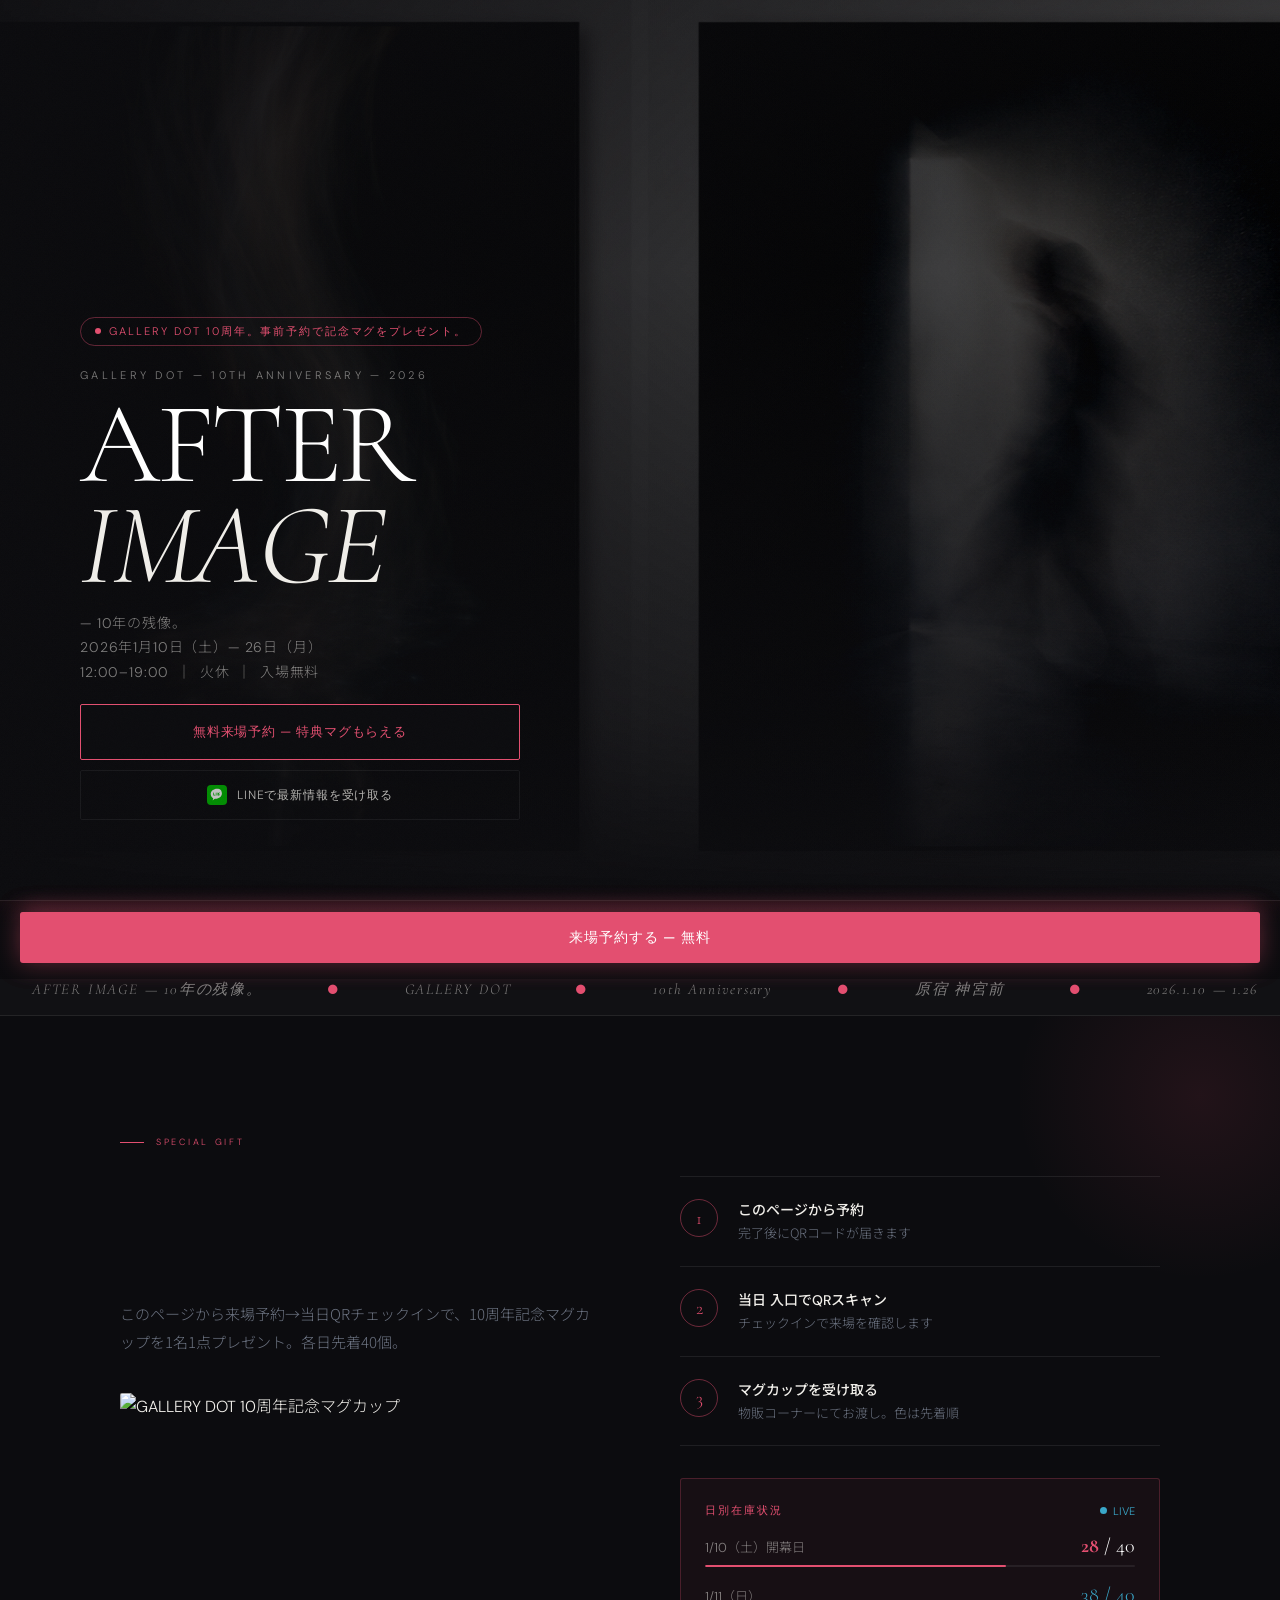
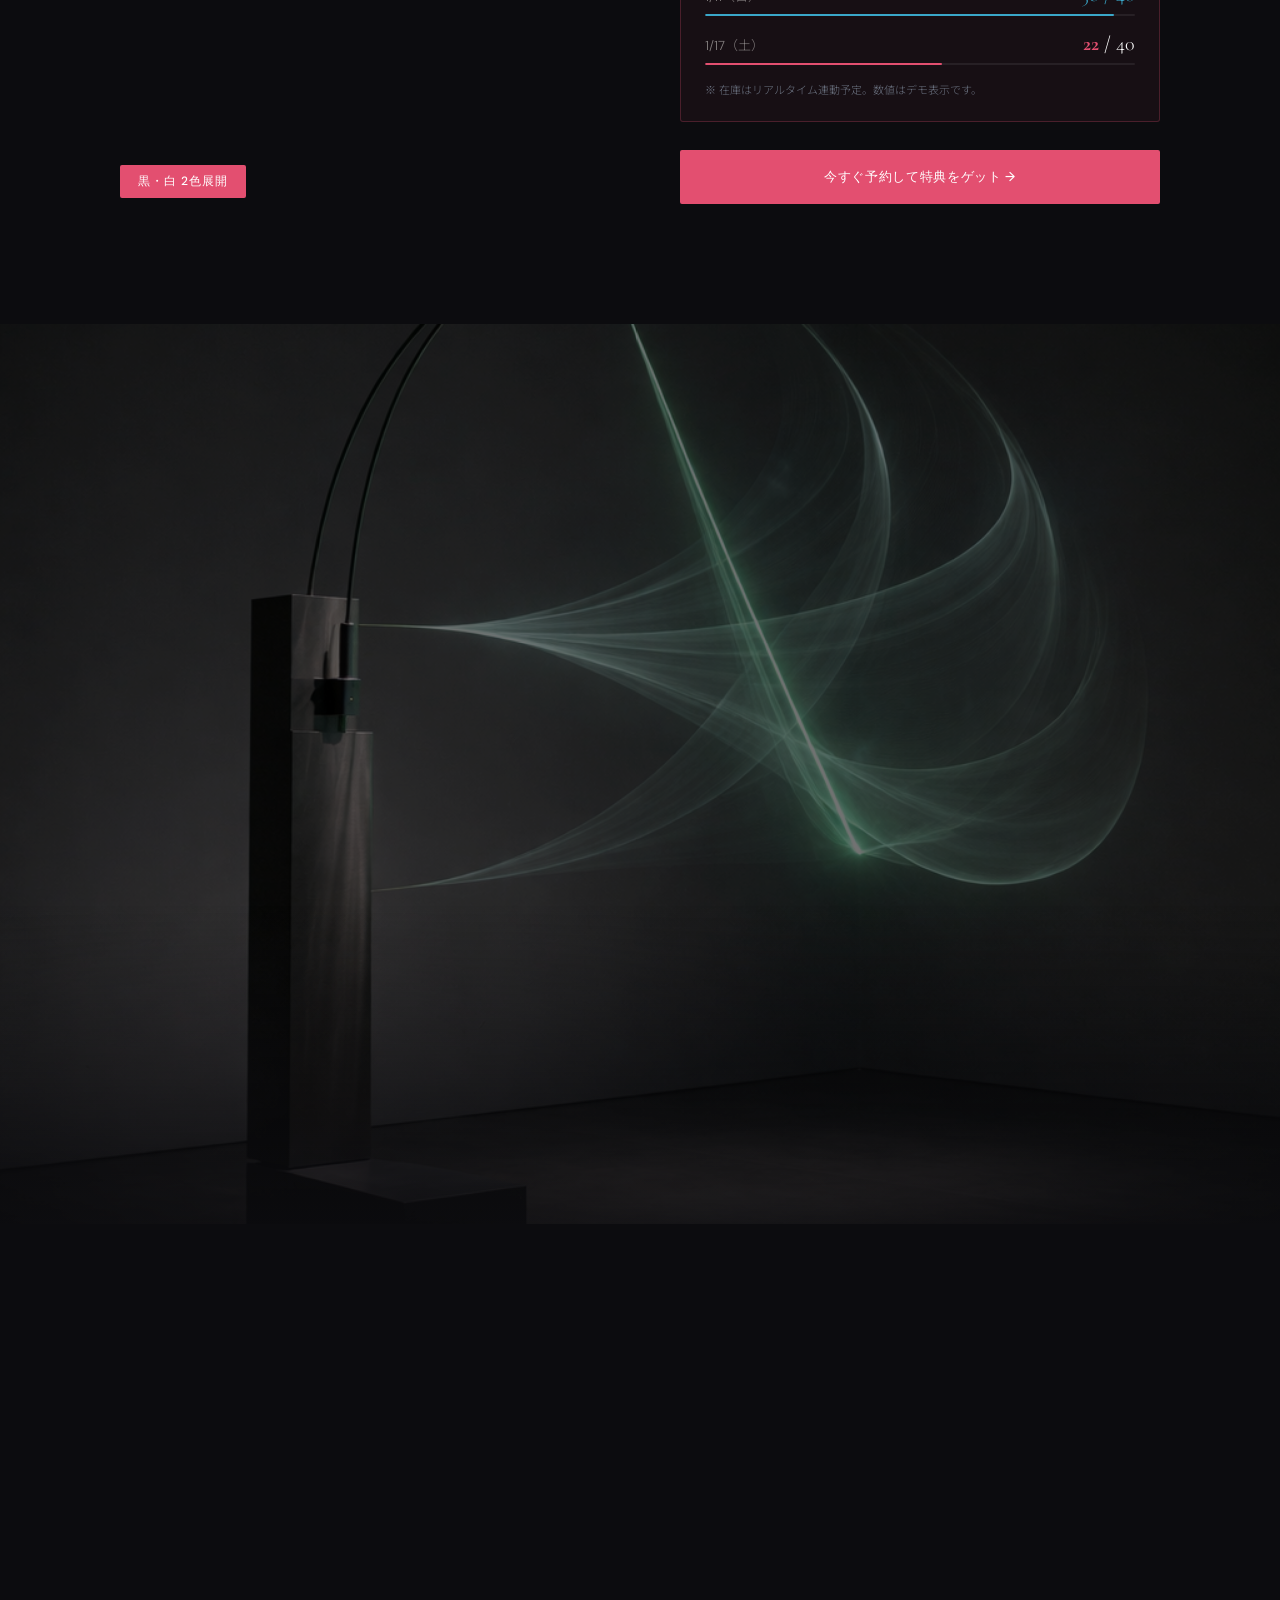
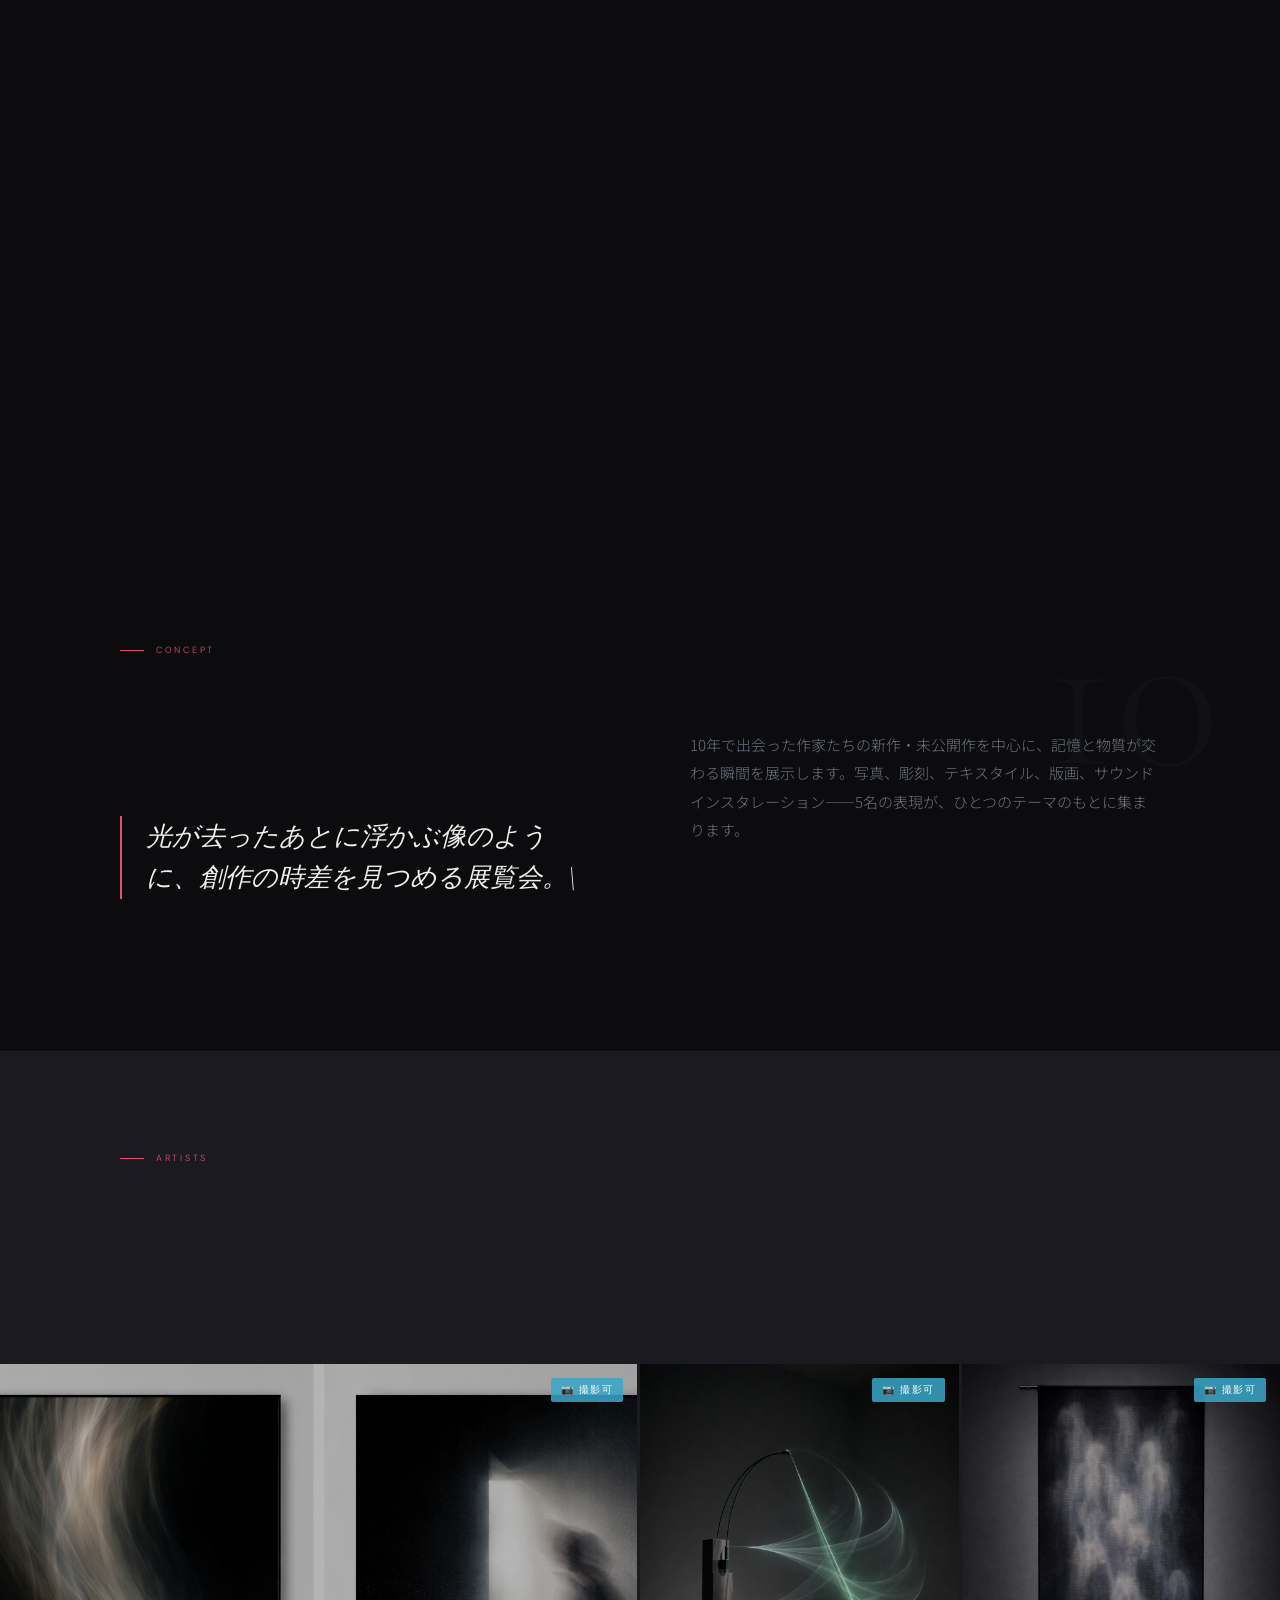
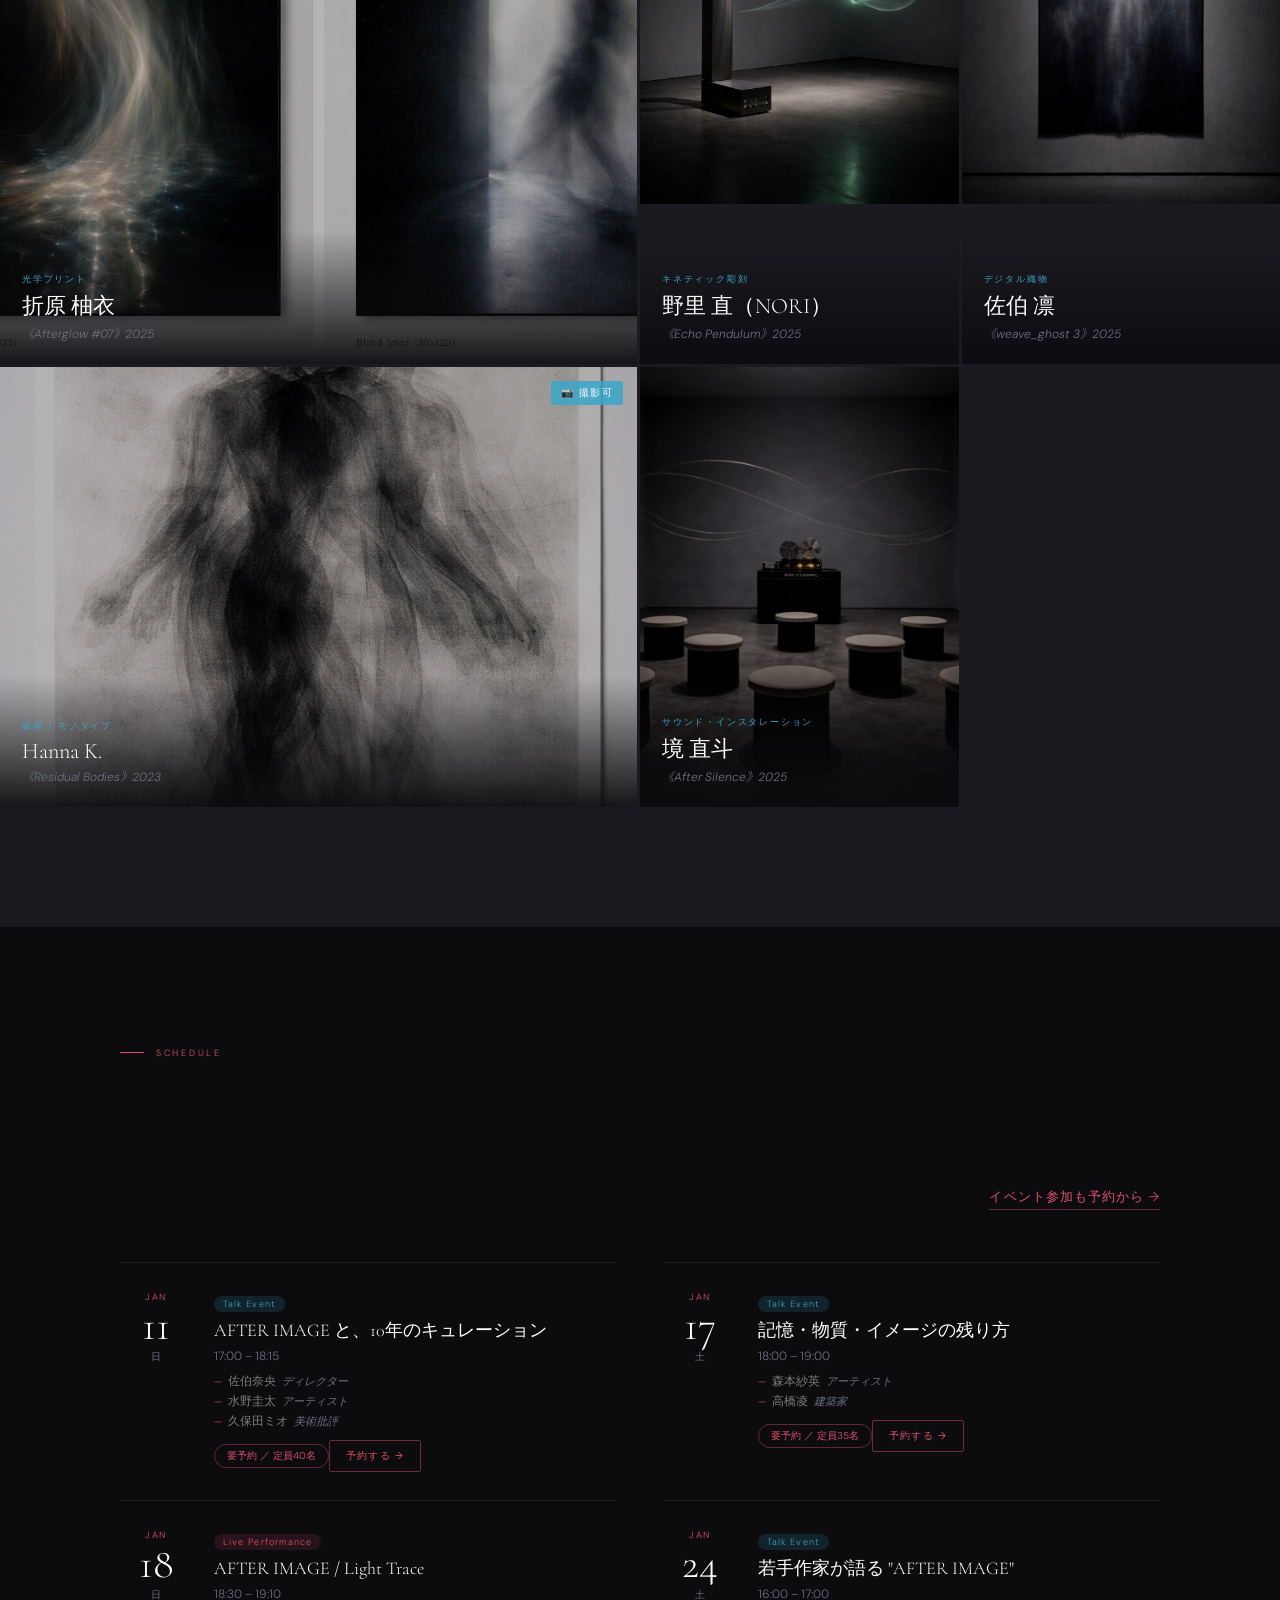
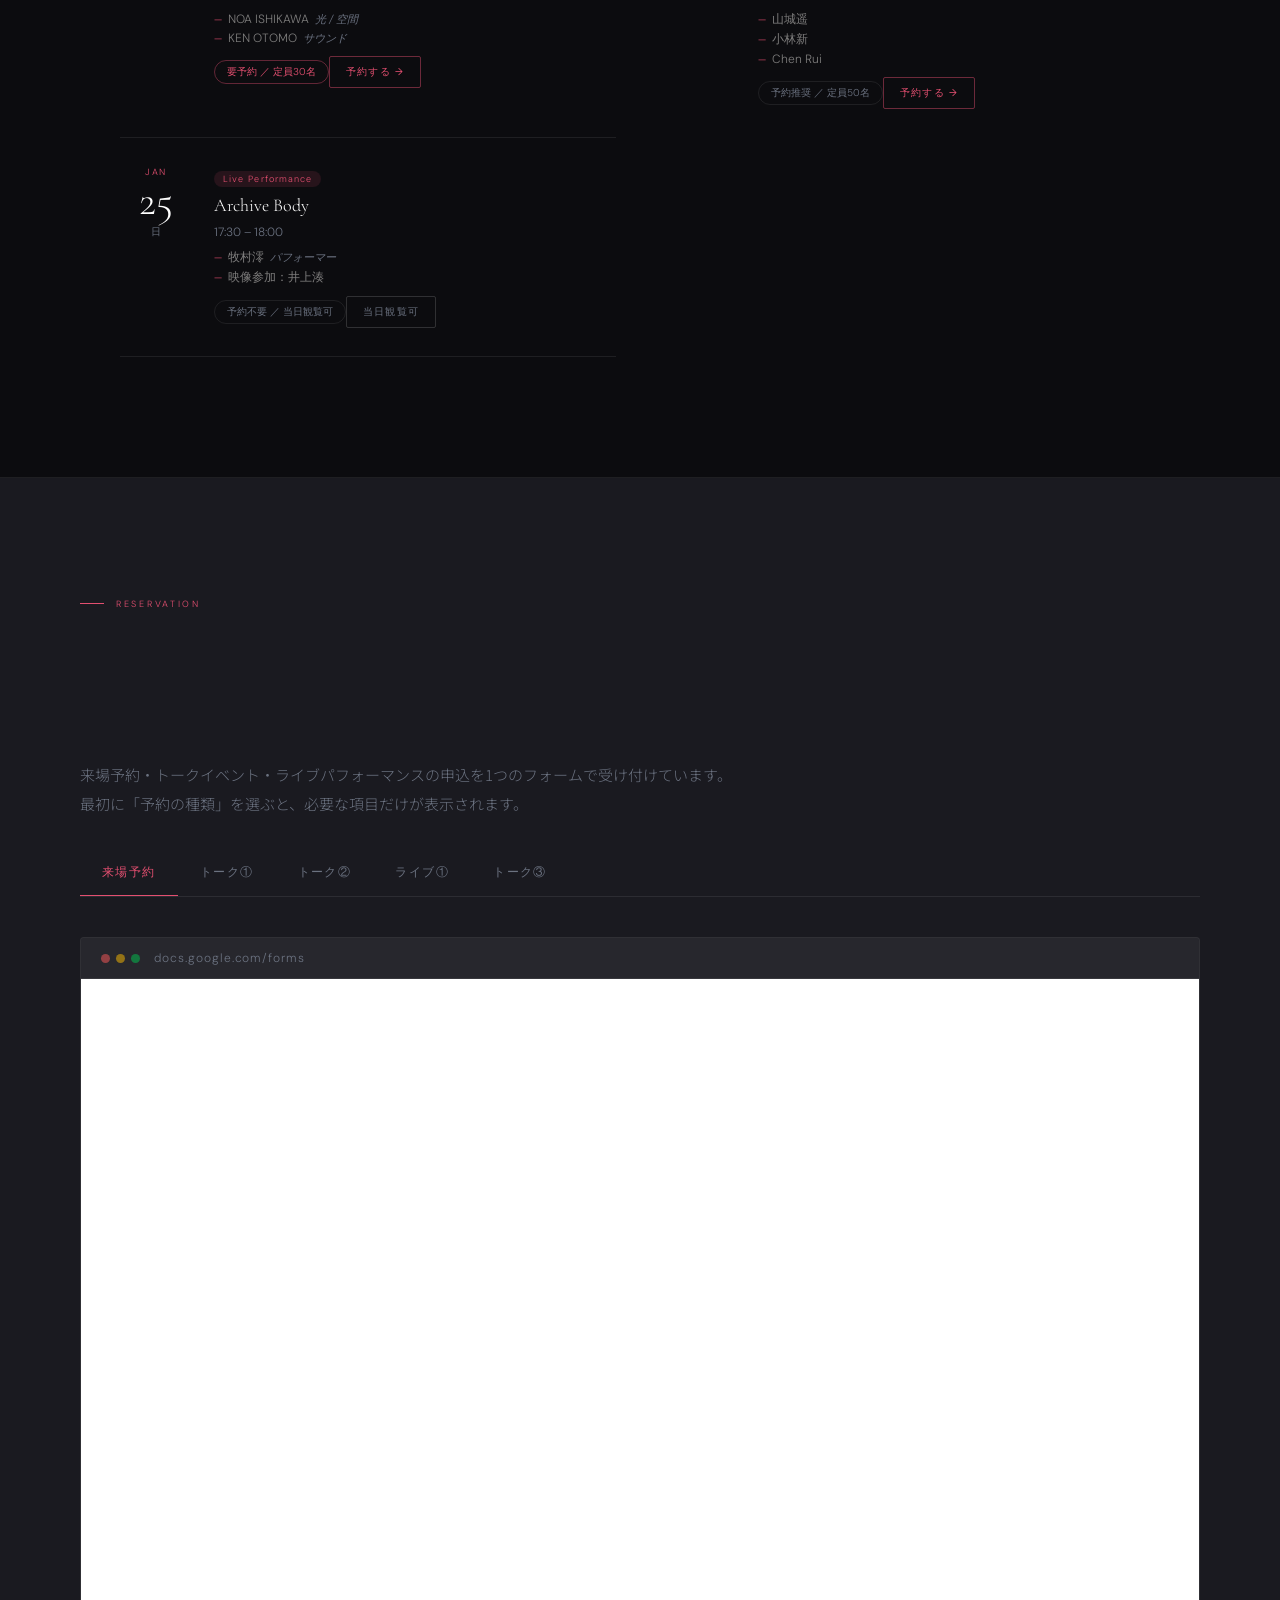
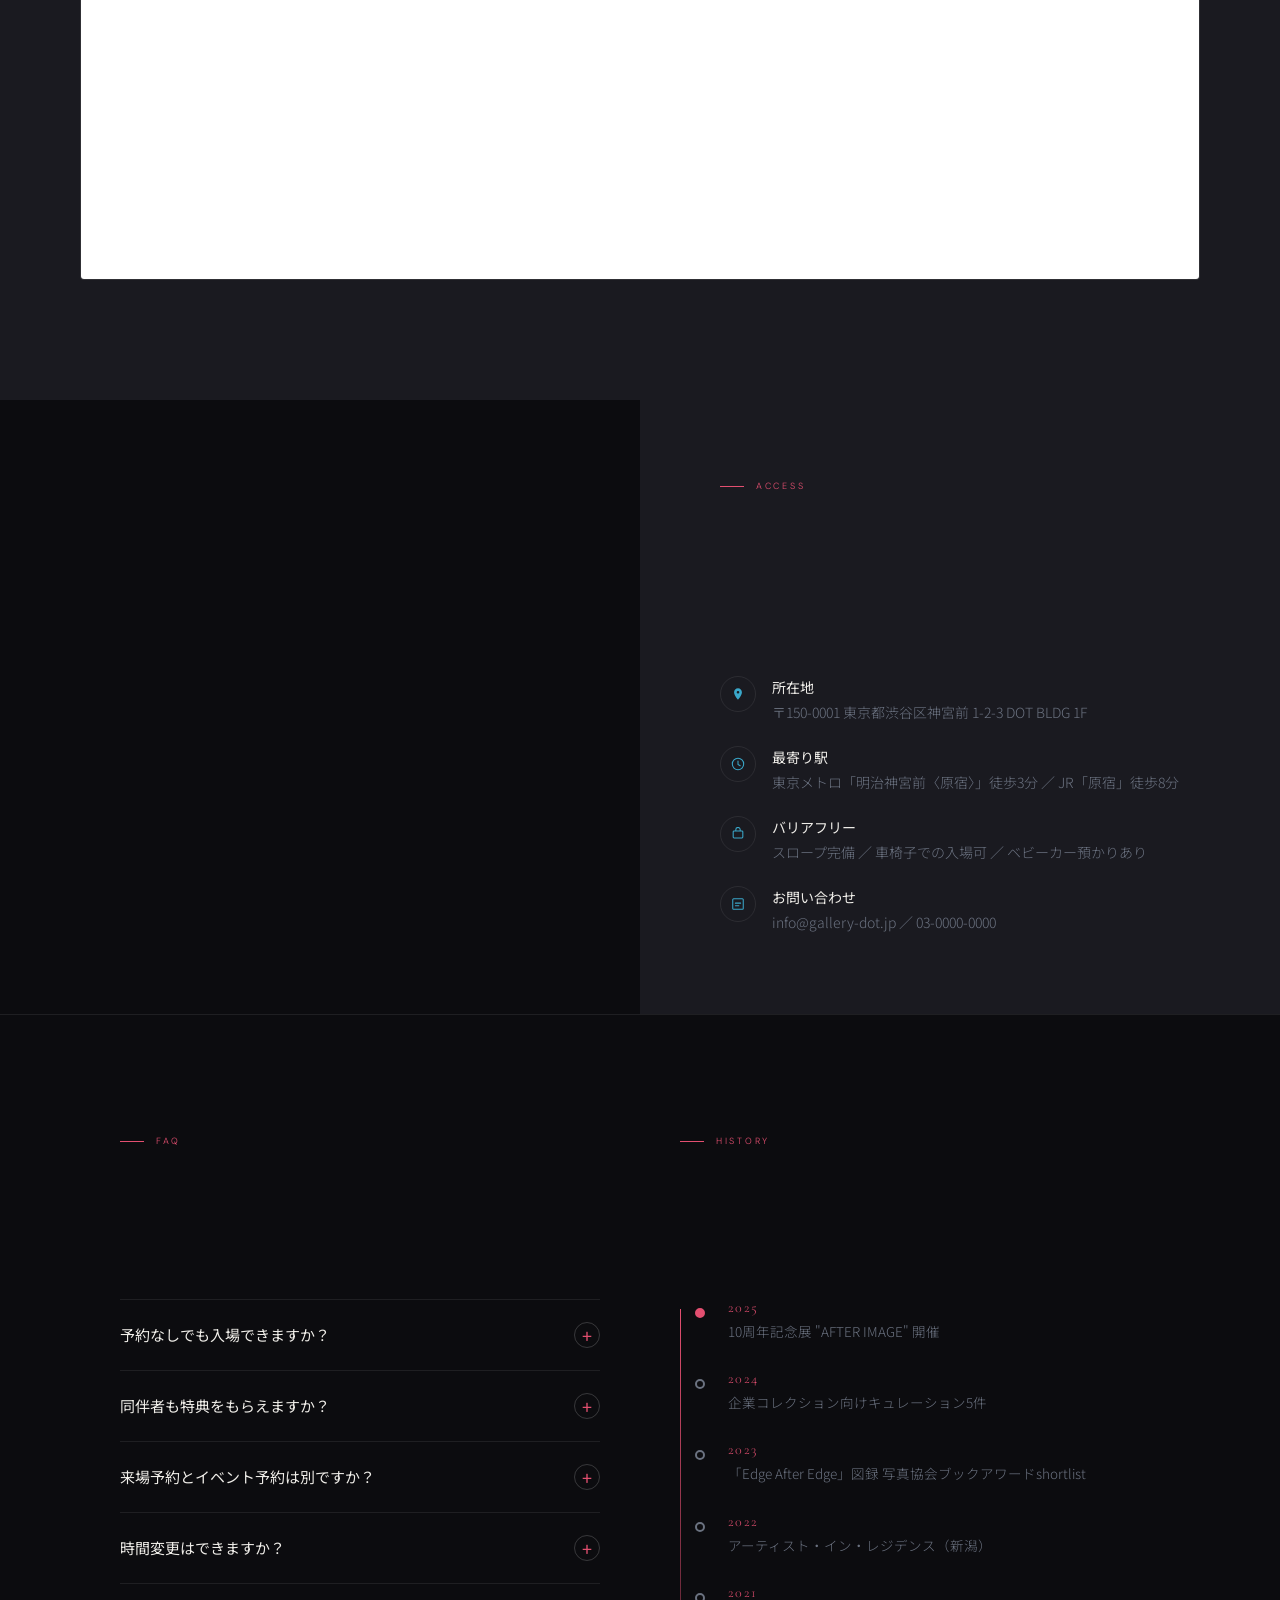
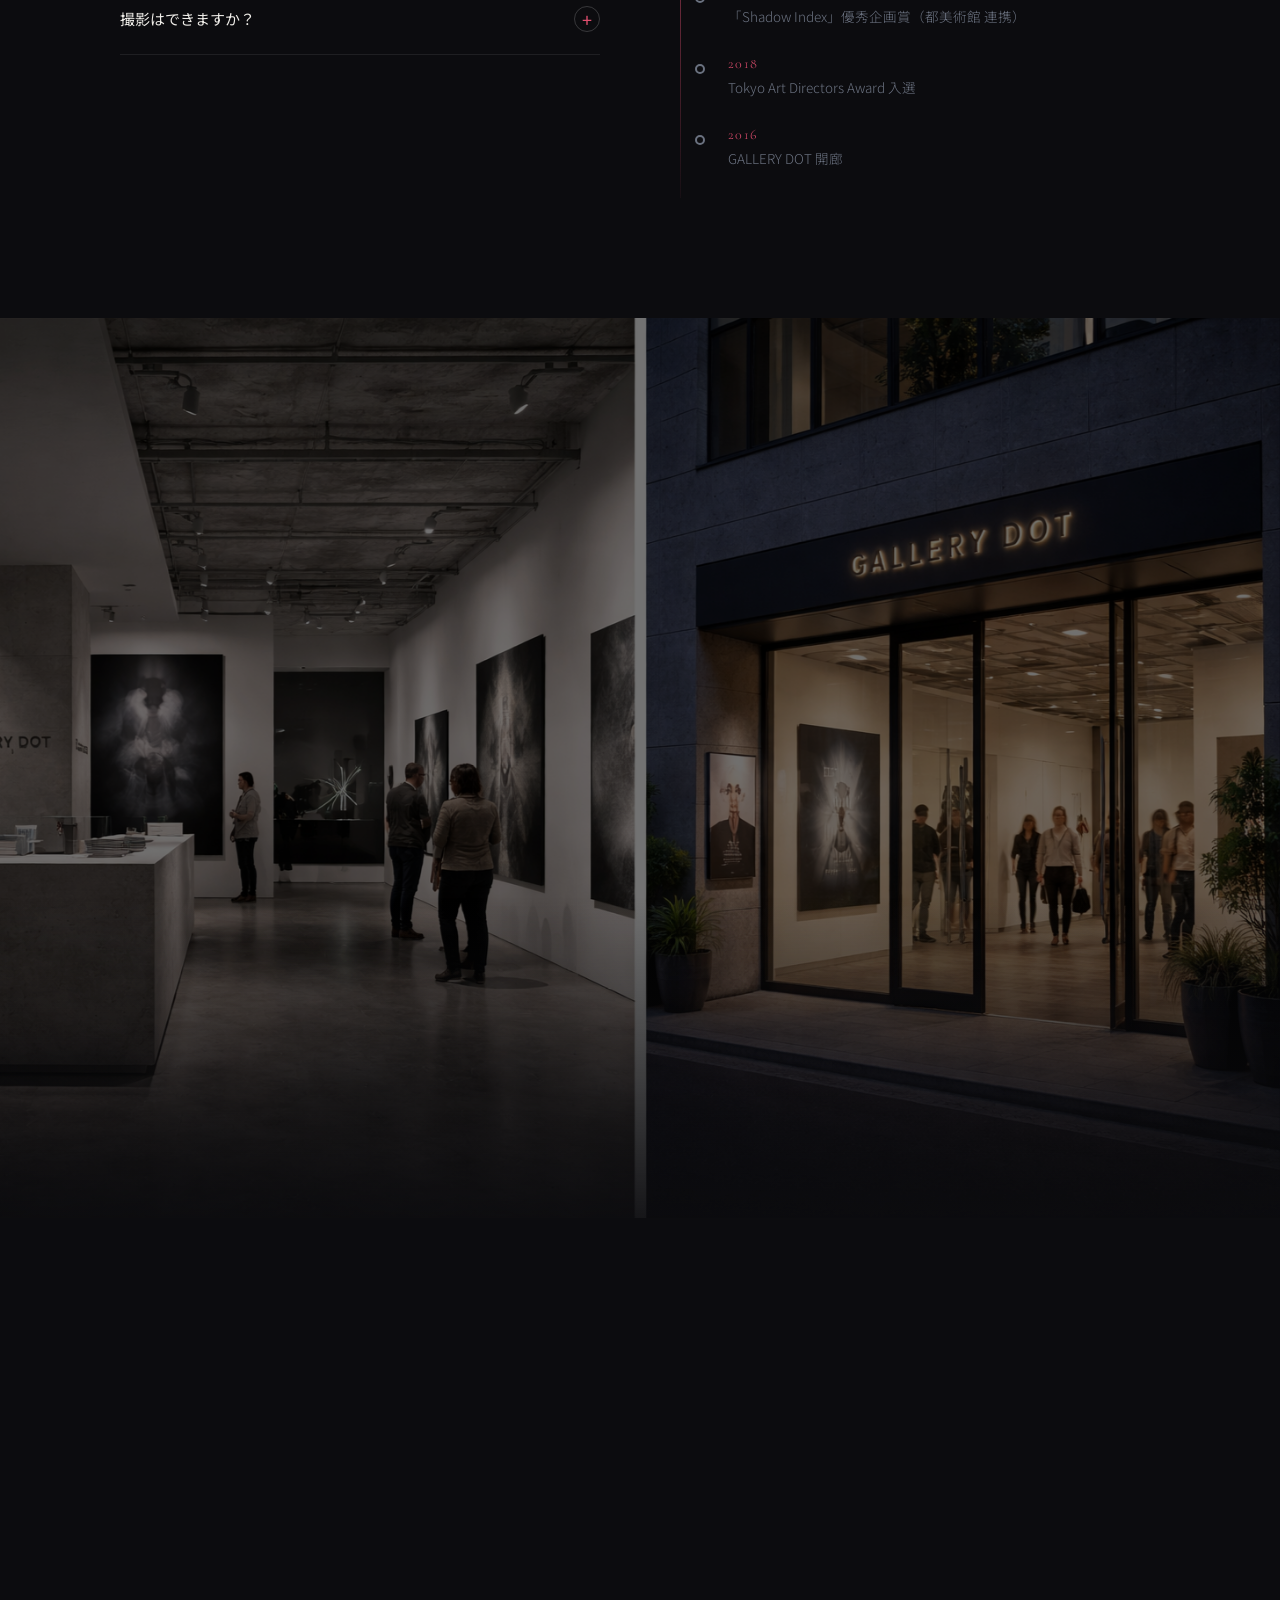
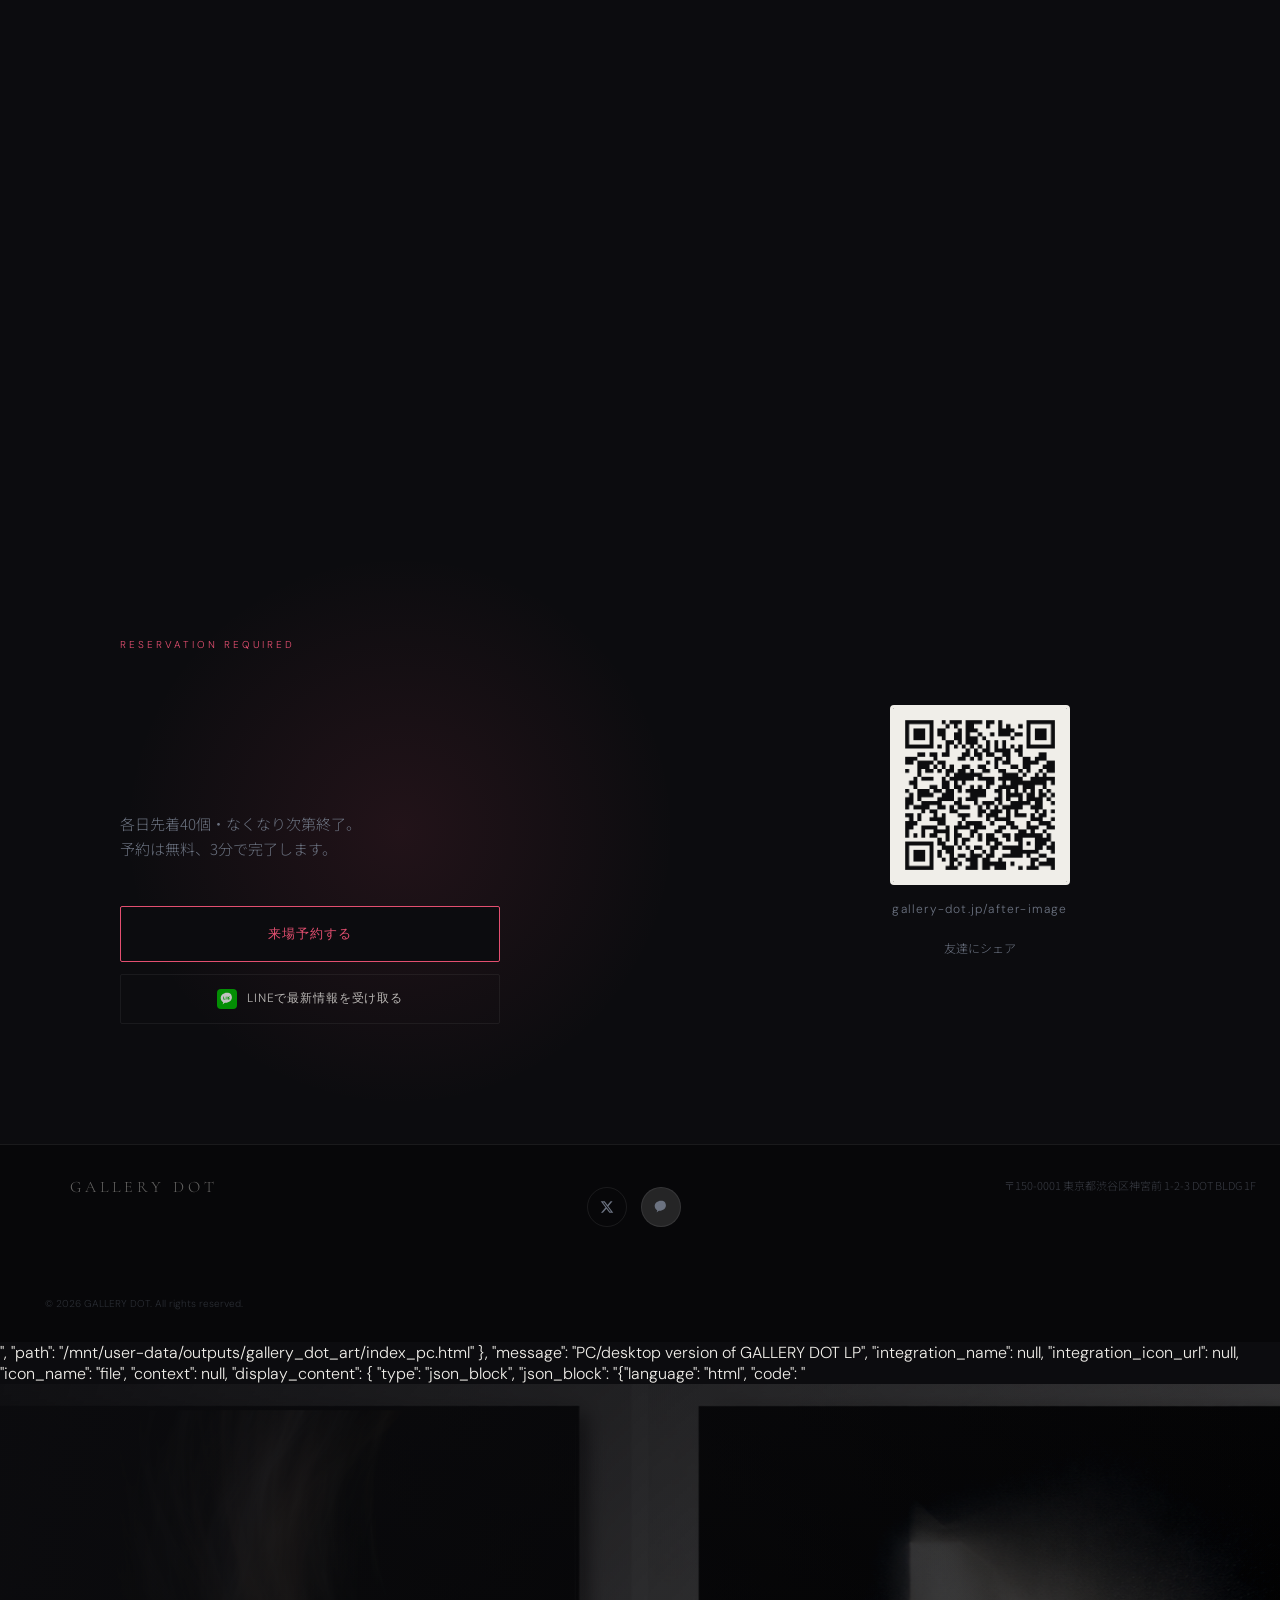
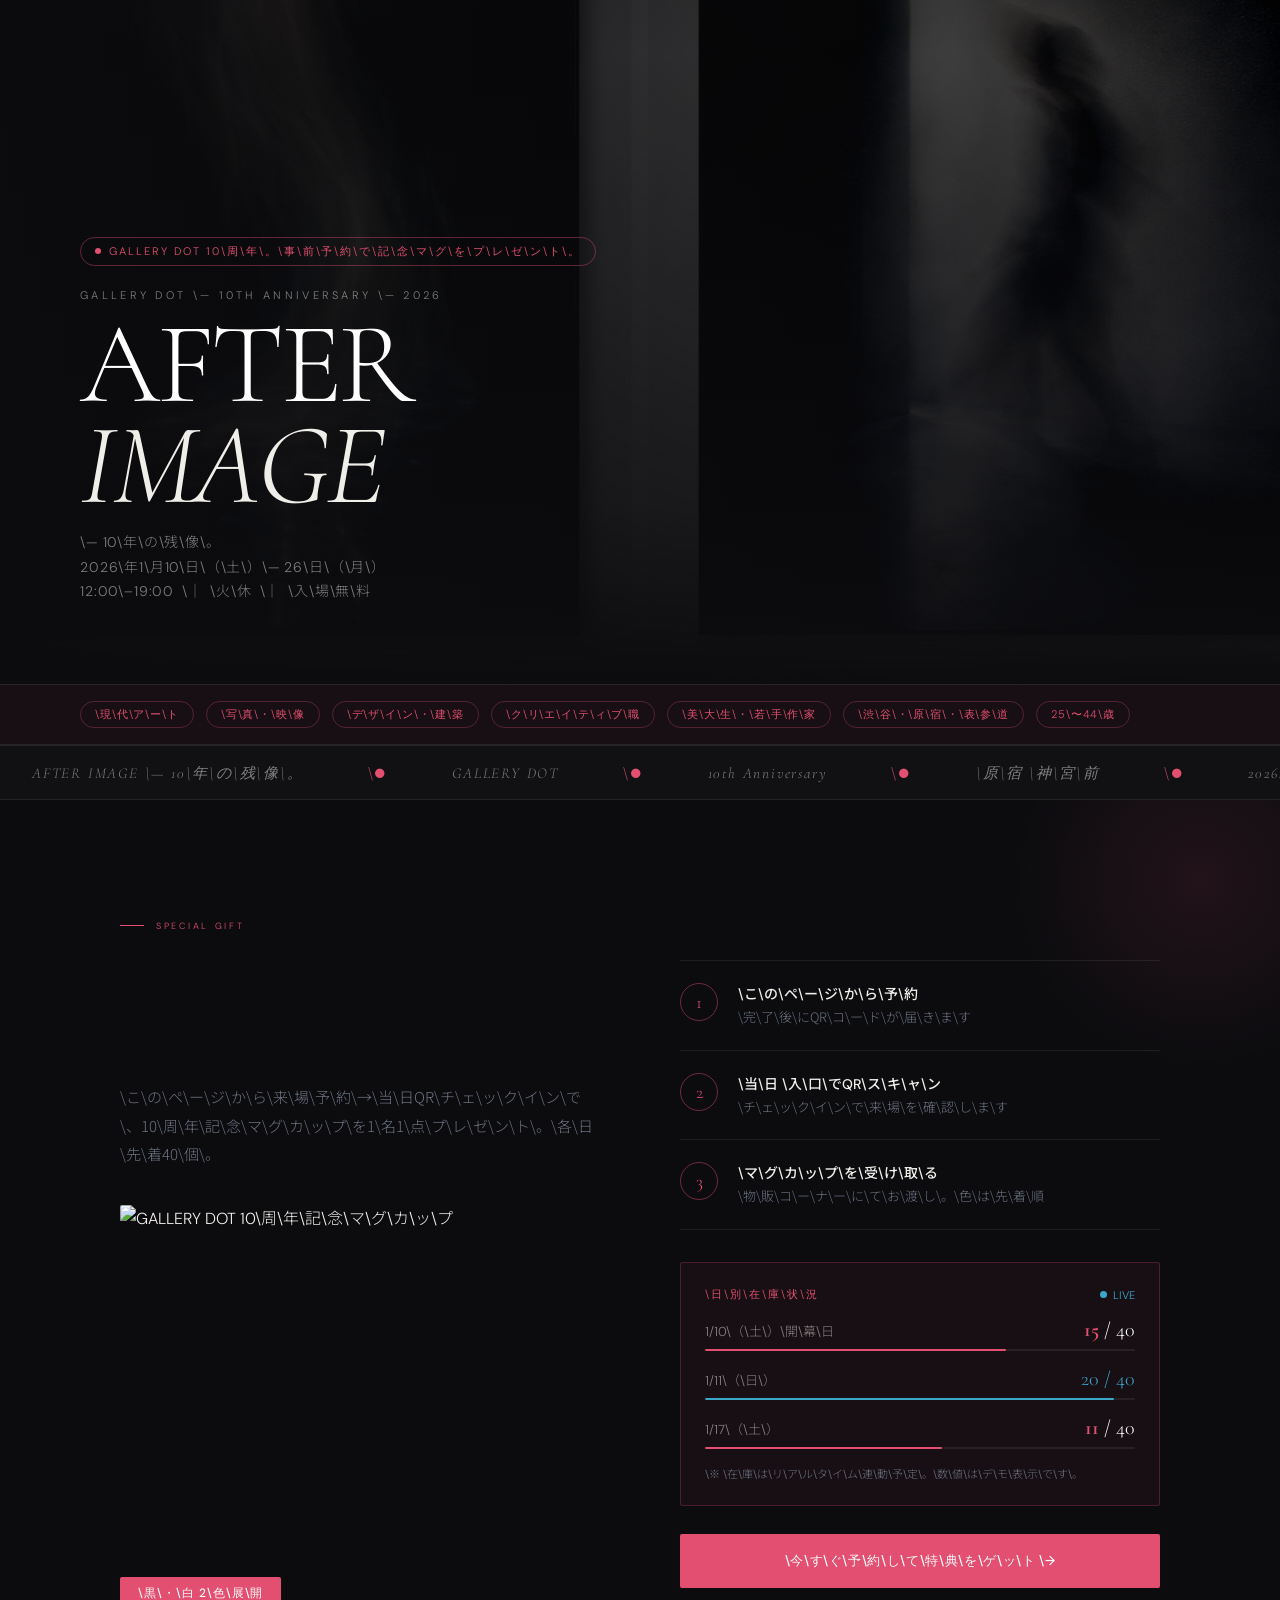
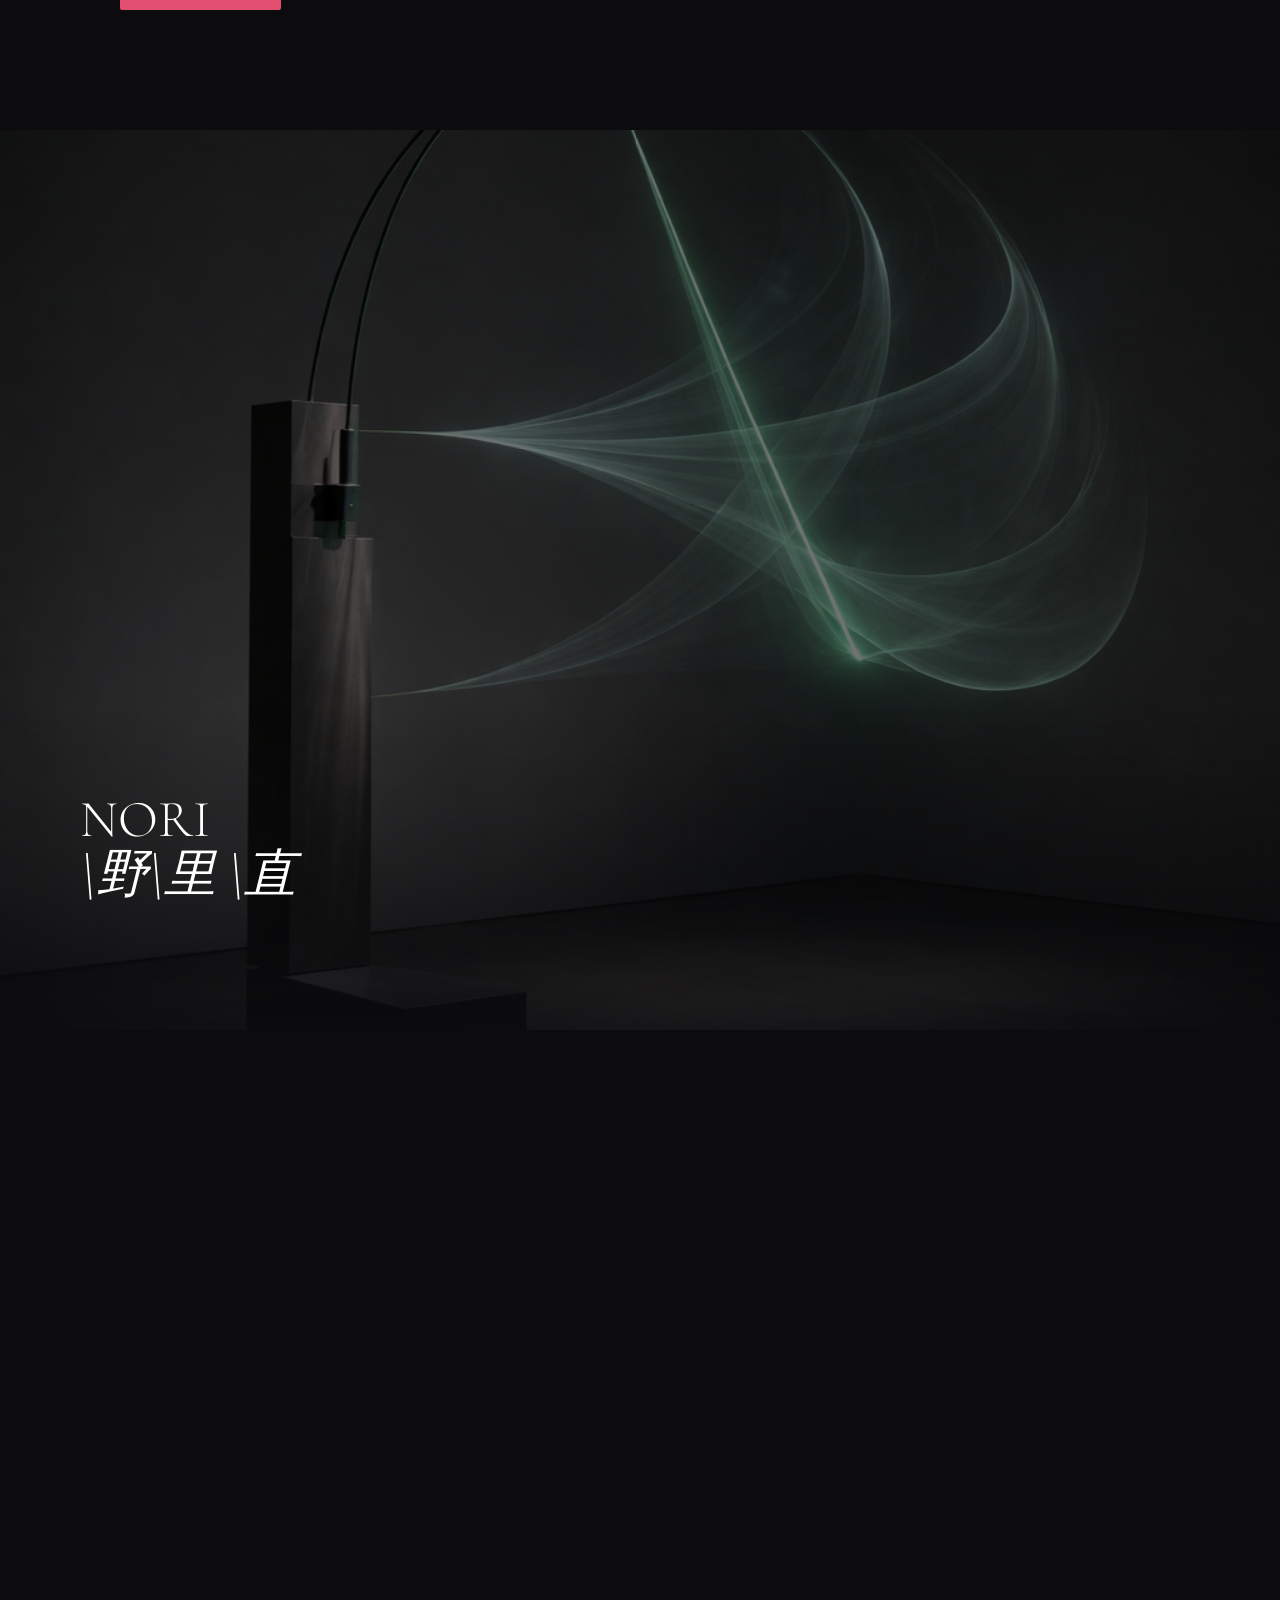
==== index.html @ 018b3577 "fix: hero single col, NORI name, all btns pink outline, favicon, sticky restore" ====
<!DOCTYPE html>
<html lang="ja">
<head>
  <meta charset="UTF-8">
  <meta name="viewport" content="width=device-width, initial-scale=1.0">
  <title>AFTER IMAGE — 10年の残像。GALLERY DOT 10周年記念展 | 2026年1月10日〜26日 原宿</title>
  <meta name="description" content="GALLERY DOT 10周年記念展「AFTER IMAGE」。2026年1月10日〜26日、東京・原宿にて開催。現代アート・写真・彫刻・テキスタイルが交わる5名の展示。事前予約で記念マグカップ進呈。入場無料。">
  <meta name="robots" content="index, follow">
  <link rel="canonical" href="https://gallery-dot.jp/after-image/">
  <meta property="og:type"         content="website">
  <meta property="og:title"        content="AFTER IMAGE — 10年の残像。GALLERY DOT 10周年記念展">
  <meta property="og:description"  content="光が去ったあとに浮かぶ像のように、創作の時差を見つめる展覧会。2026年1月10日〜26日 原宿・神宮前。入場無料・事前予約でマグカップ進呈。">
  <meta property="og:url"          content="https://gallery-dot.jp/after-image/">
  <meta property="og:image"        content="https://gallery-dot.jp/after-image/images/ogp.jpg">
  <meta property="og:locale"       content="ja_JP">
  <meta name="twitter:card"        content="summary_large_image">
  <link rel="icon" href="favicon.ico" sizes="any">
  <link rel="icon" href="images/favicon.svg" type="image/svg+xml">
  <link rel="apple-touch-icon" href="images/favicon.png">
  <link rel="icon"             href="images/favicon.svg" type="image/svg+xml">
  <link rel="apple-touch-icon" href="images/favicon.png">
  <link rel="preconnect" href="https://fonts.googleapis.com">
  <link rel="preconnect" href="https://fonts.gstatic.com" crossorigin>
  <link rel="preload" as="style" href="https://fonts.googleapis.com/css2?family=Cormorant+Garamond:ital,wght@0,300;0,400;1,300;1,400&family=DM+Sans:wght@300;400;500&family=Noto+Sans+JP:wght@300;400&display=swap" onload="this.onload=null;this.rel='stylesheet'">
  <noscript><link rel="stylesheet" href="https://fonts.googleapis.com/css2?family=Cormorant+Garamond:ital,wght@0,300;0,400;1,300;1,400&family=DM+Sans:wght@300;400;500&family=Noto+Sans+JP:wght@300;400&display=swap"></noscript>
  <script type="application/ld+json">{"@context":"https://schema.org","@type":"Event","name":"AFTER IMAGE — GALLERY DOT 10th Anniversary","startDate":"2026-01-10T12:00:00+09:00","endDate":"2026-01-26T19:00:00+09:00","isAccessibleForFree":true,"location":{"@type":"Place","name":"GALLERY DOT","address":{"@type":"PostalAddress","streetAddress":"神宮前1-2-3 DOT BLDG 1F","addressLocality":"渋谷区","addressRegion":"東京都","postalCode":"150-0001","addressCountry":"JP"}}}</script>
<style>
/* ================================================
   GALLERY DOT PC版  |  style_pc.css (inline)
   ================================================ */
@import url('https://fonts.googleapis.com/css2?family=Cormorant+Garamond:ital,wght@0,300;0,400;1,300;1,400&family=DM+Sans:wght@300;400;500&family=Noto+Sans+JP:wght@300;400&display=swap');

:root{
  --mg:#E34F70; --ink:#0C0C0F; --dim:#1A1A20;
  --sl:#6B7280; --mist:#F0EEE9; --aq:#3AA7C9;
  --off:rgba(240,238,233,0.5); --brd:rgba(255,255,255,0.08);
  --ease:cubic-bezier(0.16,1,0.3,1);
  --max:1200px; --pad:80px;
}
*,*::before,*::after{box-sizing:border-box;margin:0;padding:0}
html{font-size:16px;scroll-behavior:smooth}
body{
  background:var(--ink);color:var(--mist);
  font-family:'DM Sans','Noto Sans JP',sans-serif;font-weight:300;
  overflow-x:hidden;-webkit-font-smoothing:antialiased;
}
body::after{
  content:'';position:fixed;inset:0;z-index:9999;pointer-events:none;opacity:0.02;
  background-image:url("data:image/svg+xml,%3Csvg viewBox='0 0 256 256' xmlns='http://www.w3.org/2000/svg'%3E%3Cfilter id='n'%3E%3CfeTurbulence type='fractalNoise' baseFrequency='0.9' numOctaves='4' stitchTiles='stitch'/%3E%3C/filter%3E%3Crect width='100%25' height='100%25' filter='url(%23n)'/%3E%3C/svg%3E");
  background-size:180px;
}

/* Progress */
#prog{position:fixed;top:0;left:0;width:100%;height:2px;z-index:300}
#prog-fill{height:2px;width:0%;background:linear-gradient(to right,var(--mg),var(--aq))}

/* ── NAV ── */
nav{
  position:fixed;top:0;left:0;width:100%;z-index:200;
  padding:20px var(--pad);
  display:flex;align-items:center;justify-content:space-between;
  background:linear-gradient(rgba(12,12,15,0.85),transparent);
}
.nav-logo img{height:24px;filter:brightness(10)}
.nav-links{display:flex;align-items:center;gap:36px}
.nav-link{
  font-size:11px;letter-spacing:0.12em;color:var(--off);
  text-transform:uppercase;text-decoration:none;font-family:'DM Sans',sans-serif;
  transition:color 0.2s;
}
.nav-link:hover{color:var(--mist)}
.nav-btn{
  background:var(--mg);color:#fff;border:none;
  padding:10px 22px;font-size:11px;font-weight:500;
  letter-spacing:0.07em;cursor:pointer;border-radius:2px;
  font-family:'DM Sans',sans-serif;transition:opacity 0.2s;
}
.nav-btn:hover{opacity:0.9}

/* ── KEYFRAMES ── */
@keyframes charIn{
  0%{opacity:0;transform:translateY(55px) rotate(6deg) scale(0.75);filter:blur(6px)}
  60%{filter:blur(0)}100%{opacity:1;transform:translateY(0) rotate(0) scale(1)}
}
@keyframes fadeRise{from{opacity:0;transform:translateY(28px)}to{opacity:1;transform:translateY(0)}}
@keyframes blink{0%,100%{opacity:1}50%{opacity:0.25}}
@keyframes marquee{from{transform:translateX(0)}to{transform:translateX(-50%)}}
@keyframes float{0%,100%{transform:translateY(0)}50%{transform:translateY(-8px)}}
@keyframes slideIn{from{opacity:0;transform:translateX(-40px)}to{opacity:1;transform:translateX(0)}}

/* ── HERO ── */
.hero{
  position:relative;height:100svh;min-height:700px;
  display:grid;grid-template-columns:1fr 1fr;
  align-items:end;overflow:hidden;
}
.hero-bg{
  position:absolute;inset:0;
  background:url('images/Orihara.png') center top/cover no-repeat;
  filter:brightness(0.35) contrast(1.1);transform:scale(1.06);will-change:transform;
}
.hero-vignette{
  position:absolute;inset:0;
  background:
    linear-gradient(to right, rgba(12,12,15,0.92) 0%, rgba(12,12,15,0.5) 55%, rgba(12,12,15,0.1) 100%),
    linear-gradient(to bottom, rgba(12,12,15,0.3) 0%, transparent 30%, rgba(12,12,15,0.6) 80%, var(--ink) 100%);
}
.hero-left{
  position:relative;padding:0 var(--pad) 80px;
  display:flex;flex-direction:column;justify-content:flex-end;
}
.hero-right{
  position:relative;padding:0 var(--pad) 80px;
  display:flex;flex-direction:column;justify-content:flex-end;
  align-items:flex-start;
}
.hero-badge{
  display:inline-flex;align-items:center;gap:8px;
  padding:6px 14px;border:1px solid rgba(227,79,112,0.4);
  border-radius:20px;margin-bottom:22px;width:fit-content;
  opacity:0;animation:fadeRise 0.6s 0.2s var(--ease) forwards;
}
.live-dot{width:6px;height:6px;background:var(--mg);border-radius:50%;animation:blink 1.8s infinite}
.live-txt{font-size:11px;letter-spacing:0.18em;color:var(--mg);font-family:'DM Sans',sans-serif}
.hero-gallery-name{
  font-size:11px;letter-spacing:0.3em;color:var(--off);text-transform:uppercase;
  margin-bottom:12px;font-family:'DM Sans',sans-serif;
  opacity:0;animation:fadeRise 0.6s 0.3s var(--ease) forwards;
}
.hero-ttl{
  font-family:'Cormorant Garamond',serif;font-size:clamp(72px,9vw,130px);
  font-weight:300;line-height:0.88;letter-spacing:-0.03em;
  color:#fff;margin-bottom:14px;
}
.hero-ttl em{font-style:italic;color:var(--mist)}
.hero-ttl .ch{display:inline-block;opacity:0;animation:charIn 0.9s var(--ease) forwards}
.hero-sub{
  font-size:14px;color:var(--off);letter-spacing:0.06em;line-height:1.75;
  margin-bottom:0;opacity:0;animation:fadeRise 0.7s 0.9s var(--ease) forwards;
}

/* hero right — stats + CTA */
.hero-stat-grid{
  display:grid;grid-template-columns:1fr 1fr;
  gap:1px;background:var(--brd);
  margin-bottom:36px;width:100%;
  border:1px solid var(--brd);
  opacity:0;animation:fadeRise 0.7s 0.8s var(--ease) forwards;
}
.hero-stat{
  padding:20px 22px;background:rgba(12,12,15,0.8);
  display:flex;flex-direction:column;gap:5px;
}
.hero-stat-lbl{font-size:9px;letter-spacing:0.2em;color:var(--mg);text-transform:uppercase;font-family:'DM Sans',sans-serif}
.hero-stat-val{font-family:'Cormorant Garamond',serif;font-size:22px;color:#fff}
.hero-btns{
  display:flex;flex-direction:column;gap:10px;width:100%;
  opacity:0;animation:fadeRise 0.7s 1.0s var(--ease) forwards;
}

/* ── BUTTONS ── */
.btn-a{
  display:block;width:100%;background:var(--mg);color:#fff;border:none;
  padding:18px 24px;font-size:13px;font-weight:500;letter-spacing:0.05em;
  text-align:center;cursor:pointer;border-radius:2px;font-family:'DM Sans',sans-serif;
  transition:transform 0.2s var(--ease),opacity 0.2s;
}
.btn-a:hover{opacity:0.9}
.btn-a:active{transform:scale(0.98)}
.btn-b{
  display:flex;align-items:center;justify-content:center;gap:10px;
  width:100%;background:transparent;border:1px solid var(--brd);
  color:var(--mist);padding:14px 24px;font-size:12px;letter-spacing:0.07em;
  cursor:pointer;border-radius:2px;font-family:'DM Sans',sans-serif;
  font-weight:300;opacity:0.75;transition:border-color 0.2s,opacity 0.2s;
}
.btn-b:hover{opacity:1;border-color:rgba(255,255,255,0.2)}
.line-icon{
  width:20px;height:20px;background:#00B900;border-radius:4px;
  display:flex;align-items:center;justify-content:center;flex-shrink:0;
}

/* ── CONTAINER ── */
.container{max-width:var(--max);margin:0 auto;padding:0 var(--pad)}
.container-wide{max-width:1400px;margin:0 auto;padding:0 var(--pad)}

/* ── MARQUEE ── */
.marquee-strip{
  overflow:hidden;white-space:nowrap;
  border-top:1px solid var(--brd);border-bottom:1px solid var(--brd);
  padding:16px 0;background:rgba(255,255,255,0.02);
}
.marquee-inner{display:inline-block;animation:marquee 28s linear infinite}
.marquee-inner span{
  font-family:'Cormorant Garamond',serif;font-size:15px;font-style:italic;
  font-weight:300;letter-spacing:0.12em;color:var(--off);padding:0 32px;
}
.marquee-inner .dot{color:var(--mg);font-style:normal}

/* ── SECTION COMMON ── */
.s-eyebrow{
  font-size:9px;letter-spacing:0.3em;color:var(--mg);text-transform:uppercase;
  margin-bottom:20px;font-family:'DM Sans',sans-serif;
  display:flex;align-items:center;gap:12px;
}
.s-eyebrow::before{content:'';width:24px;height:1px;background:var(--mg);flex-shrink:0}
.s-ttl{
  font-family:'Cormorant Garamond',serif;font-size:clamp(42px,4vw,64px);
  font-weight:300;line-height:1.05;letter-spacing:-0.01em;color:#fff;margin-bottom:24px;
}
.s-ttl em{font-style:italic}
.s-body{font-size:15px;line-height:1.9;color:var(--sl);font-family:'Noto Sans JP',sans-serif;font-weight:300}

/* ── REVEAL ── */
.reveal{opacity:0;transform:translateY(28px);transition:opacity 0.85s var(--ease),transform 0.85s var(--ease)}
.reveal.in{opacity:1;transform:translateY(0)}
.reveal-left{opacity:0;transform:translateX(-50px);transition:opacity 0.8s var(--ease),transform 0.8s var(--ease)}
.reveal-left.in{opacity:1;transform:translateX(0)}
.reveal-scale{opacity:0;transform:scale(1.1);transition:opacity 0.9s var(--ease),transform 0.9s var(--ease)}
.reveal-scale.in{opacity:1;transform:scale(1)}
.reveal-clip{clip-path:inset(100% 0 0 0);transition:clip-path 1s var(--ease)}
.reveal-clip.in{clip-path:inset(0% 0 0 0)}
.stagger-child{opacity:0;transform:translateY(24px);transition:opacity 0.7s var(--ease),transform 0.7s var(--ease)}
.stagger-child.in{opacity:1;transform:translateY(0)}
.word-reveal .word{display:inline;opacity:0;filter:blur(4px);transition:opacity 0.6s var(--ease),filter 0.6s var(--ease)}
.word-reveal.in .word{opacity:1;filter:blur(0)}

/* ── GIFT ── */
.gift-section{padding:120px var(--pad);position:relative;overflow:hidden}
.gift-glow{
  position:absolute;top:-120px;right:-120px;width:400px;height:400px;border-radius:50%;
  background:radial-gradient(circle,rgba(227,79,112,0.1) 0%,transparent 65%);
  pointer-events:none;animation:float 6s infinite;
}
.gift-grid{display:grid;grid-template-columns:1fr 1fr;gap:80px;align-items:start;max-width:var(--max);margin:0 auto}
.gift-left{}
.gift-mug{
  width:100%;aspect-ratio:4/3;object-fit:cover;
  display:block;border-radius:2px;margin-top:36px;
}
.gift-mug-badge{
  display:inline-block;margin-top:12px;
  background:var(--mg);color:#fff;padding:8px 18px;
  font-size:12px;font-weight:500;letter-spacing:0.08em;border-radius:2px;
  font-family:'DM Sans',sans-serif;
}
.gift-right{padding-top:8px}
.steps{margin-top:32px;display:flex;flex-direction:column;gap:0;border-top:1px solid var(--brd)}
.step{display:flex;gap:20px;align-items:flex-start;padding:22px 0;border-bottom:1px solid var(--brd)}
.step-num{
  width:38px;height:38px;flex-shrink:0;border-radius:50%;
  border:1px solid rgba(227,79,112,0.45);
  display:flex;align-items:center;justify-content:center;
  font-family:'Cormorant Garamond',serif;font-size:18px;color:var(--mg);
}
.step-title{font-size:14px;font-weight:500;color:var(--mist);margin-bottom:4px}
.step-desc{font-size:13px;color:var(--sl);line-height:1.6;font-family:'Noto Sans JP',sans-serif}
.stock{
  margin-top:32px;padding:24px;
  border:1px solid rgba(227,79,112,0.25);border-radius:3px;
  background:rgba(227,79,112,0.05);
}
.stock-hd{display:flex;align-items:center;justify-content:space-between;margin-bottom:16px}
.stock-title{font-size:11px;letter-spacing:0.18em;color:var(--mg);text-transform:uppercase;font-family:'DM Sans',sans-serif}
.stock-live{display:flex;align-items:center;gap:6px;font-size:11px;color:var(--aq)}
.stock-live-dot{width:7px;height:7px;border-radius:50%;background:var(--aq);animation:blink 1.8s infinite}
.stock-row{display:flex;align-items:center;justify-content:space-between;margin-bottom:7px}
.stock-date{font-size:13px;color:var(--off)}
.stock-num{font-family:'Cormorant Garamond',serif;font-size:20px;color:#fff}
.stock-num b{color:var(--mg)}
.stock-num.aq{color:var(--aq)}
.track{height:2px;background:rgba(255,255,255,0.07);border-radius:1px;margin-bottom:16px;overflow:hidden}
.fill{height:2px;background:var(--mg);border-radius:1px}
.fill.aq{background:var(--aq)}
.stock-note{font-size:11px;color:var(--sl);margin-top:12px}
.stock-fill-70{width:70%}
.stock-fill-95{width:95%}
.stock-fill-55{width:55%}

/* ── STICKY SCENE ── */
.sticky-scene{position:relative;height:200svh}
.sticky-inner{position:sticky;top:0;height:100svh;overflow:hidden}
.sticky-img{width:100%;height:100%;object-fit:cover;filter:brightness(0.45);will-change:transform,filter}
.sticky-content{
  position:absolute;bottom:0;left:0;right:0;
  padding:60px var(--pad);
  background:linear-gradient(transparent,rgba(12,12,15,0.9));
  display:flex;align-items:flex-end;justify-content:space-between;
}
.sticky-text-item{opacity:0;transform:translateY(50px);will-change:opacity,transform;margin-bottom:10px}
.sticky-label{font-size:10px;letter-spacing:0.3em;color:var(--mg);text-transform:uppercase;font-family:'DM Sans',sans-serif;margin-bottom:8px}
.sticky-title{font-family:'Cormorant Garamond',serif;font-size:52px;font-weight:300;color:#fff;line-height:1.05}
.sticky-title em{font-style:italic}
.sticky-sub{font-size:14px;color:var(--off);line-height:1.7;font-family:'Noto Sans JP',sans-serif;margin-top:10px}

/* ── CONCEPT ── */
.concept-section{
  padding:120px var(--pad);
  display:grid;grid-template-columns:1fr 1fr;gap:100px;align-items:center;
  max-width:var(--max);margin:0 auto;
}
.concept-bg-num{
  font-family:'Cormorant Garamond',serif;font-size:220px;font-weight:300;
  color:rgba(255,255,255,0.025);line-height:1;user-select:none;pointer-events:none;
  position:absolute;right:60px;
}
.blockq{
  font-family:'Cormorant Garamond',serif;font-size:26px;font-style:italic;
  font-weight:300;line-height:1.6;color:var(--mist);
  margin:32px 0;padding-left:24px;border-left:2px solid var(--mg);
}

/* ── ARTISTS GRID (PC: 3col) ── */
.artists-section{padding:0 0 120px;position:relative}
.artists-header-row{
  display:flex;align-items:flex-end;justify-content:space-between;
  padding:100px var(--pad) 48px;max-width:var(--max);margin:0 auto;
}
.artists-grid-pc{
  display:grid;grid-template-columns:2fr 1fr 1fr;
  grid-template-rows:auto auto;
  gap:3px;
  max-width:100%;
}
.a-card{position:relative;overflow:hidden;cursor:pointer}
.a-card img{
  width:100%;height:440px;object-fit:cover;display:block;
  filter:brightness(0.7) contrast(1.05) saturate(0.85);
  transition:filter 0.5s ease,transform 0.6s ease;
}
.a-card:hover img{filter:brightness(0.88) saturate(1.0);transform:scale(1.03)}
.a-card--large img{height:600px}
.a-photo-badge{
  position:absolute;top:14px;right:14px;
  background:rgba(58,167,201,0.85);color:#fff;
  font-size:10px;letter-spacing:0.15em;padding:5px 10px;
  border-radius:2px;font-family:'DM Sans',sans-serif;font-weight:500;
}
.a-over{
  position:absolute;bottom:0;left:0;right:0;padding:44px 22px 22px;
  background:linear-gradient(transparent,rgba(12,12,15,0.94));
}
.a-type{font-size:9px;letter-spacing:0.2em;color:var(--aq);text-transform:uppercase;margin-bottom:5px;font-family:'DM Sans',sans-serif}
.a-name{font-family:'Cormorant Garamond',serif;font-size:22px;color:#fff;margin-bottom:3px}
.a-work{font-size:12px;color:var(--sl);font-style:italic}

/* ── SCHEDULE (PC: 2col) ── */
.sched-section{padding:120px var(--pad);max-width:var(--max);margin:0 auto}
.sched-header-row{display:flex;align-items:flex-end;justify-content:space-between;margin-bottom:52px}
.sched-inline-cta{
  font-size:13px;color:var(--mg);letter-spacing:0.08em;
  font-family:'DM Sans',sans-serif;border-bottom:1px solid rgba(227,79,112,0.4);
  padding-bottom:3px;text-decoration:none;cursor:pointer;transition:opacity 0.2s;
}
.sched-inline-cta:hover{opacity:0.75}
.evt-grid{display:grid;grid-template-columns:1fr 1fr;gap:0 48px}
.evt{
  display:grid;grid-template-columns:72px 1fr;gap:22px;
  padding:28px 0;border-top:1px solid var(--brd);align-items:start;
}
.evt:last-child{border-bottom:1px solid var(--brd)}
.evt-date{text-align:center}
.evt-m{font-size:9px;letter-spacing:0.2em;color:var(--mg);text-transform:uppercase;display:block;margin-bottom:2px;font-family:'DM Sans',sans-serif}
.evt-d{font-family:'Cormorant Garamond',serif;font-size:42px;font-weight:300;color:#fff;line-height:1;display:block}
.evt-w{font-size:10px;color:var(--sl);display:block;margin-top:3px;font-family:'DM Sans',sans-serif}
.evt-badge{display:inline-block;padding:2px 9px;font-size:9px;letter-spacing:0.12em;border-radius:20px;font-family:'DM Sans',sans-serif;margin-bottom:6px}
.evt-badge.talk{background:rgba(58,167,201,0.15);color:var(--aq)}
.evt-badge.perf{background:rgba(227,79,112,0.12);color:var(--mg)}
.evt-ttl{font-family:'Cormorant Garamond',serif;font-size:18px;color:#fff;line-height:1.4;margin-bottom:5px}
.evt-time{font-size:12px;color:var(--sl);font-family:'DM Sans',sans-serif}
.evt-speakers{margin-top:9px;display:flex;flex-direction:column;gap:3px}
.evt-speaker{font-size:12px;color:var(--off);font-family:'DM Sans',sans-serif;display:flex;align-items:baseline;gap:6px}
.evt-speaker::before{content:'—';color:var(--mg);font-size:10px;flex-shrink:0}
.evt-speaker-role{color:var(--sl);font-size:11px;font-style:italic}
.evt-cap{display:inline-block;margin-top:10px;padding:4px 12px;border:1px solid var(--brd);font-size:10px;color:var(--sl);border-radius:20px;font-family:'DM Sans',sans-serif}
.evt-cap.required{border-color:rgba(227,79,112,0.4);color:var(--mg)}
.evt-reserve-btn{
  display:inline-block;margin-top:10px;padding:8px 16px;
  background:transparent;border:1px solid rgba(227,79,112,0.45);
  color:var(--mg);font-size:10px;letter-spacing:0.12em;
  cursor:pointer;border-radius:2px;font-family:'DM Sans',sans-serif;
  text-transform:uppercase;transition:background 0.2s,color 0.2s;
}
.evt-reserve-btn:hover{background:var(--mg);color:#fff}
.evt-reserve-btn.free{border-color:rgba(255,255,255,0.15);color:var(--sl);cursor:default}

/* ── RESERVATION ── */
.res-section{padding:120px var(--pad);background:var(--dim);max-width:100%}
.res-inner{max-width:var(--max);margin:0 auto}
.res-tabs{
  display:flex;gap:0;border-bottom:1px solid var(--brd);
  margin-bottom:40px;overflow-x:auto;scrollbar-width:none;
}
.res-tabs::-webkit-scrollbar{display:none}
.res-tab{
  flex:0 0 auto;padding:14px 22px;font-size:12px;letter-spacing:0.12em;
  color:var(--sl);text-transform:uppercase;cursor:pointer;
  border:none;background:none;border-bottom:2px solid transparent;
  white-space:nowrap;font-family:'DM Sans',sans-serif;
  transition:color 0.2s,border-color 0.2s;margin-bottom:-1px;
}
.res-tab.active{color:var(--mg);border-bottom-color:var(--mg)}
.res-panel{display:none}
.res-panel.active{display:block}
.gform-wrap{border:1px solid var(--brd);border-radius:4px;overflow:hidden;background:rgba(255,255,255,0.02)}
.gform-header{display:flex;align-items:center;gap:14px;padding:12px 20px;background:rgba(255,255,255,0.04);border-bottom:1px solid var(--brd)}
.gform-header-dots{display:flex;gap:6px}
.gform-header-dots span{width:9px;height:9px;border-radius:50%;background:var(--brd)}
.gform-header-dots span:first-child{background:rgba(255,90,90,0.5)}
.gform-header-dots span:nth-child(2){background:rgba(255,190,0,0.5)}
.gform-header-dots span:nth-child(3){background:rgba(0,200,80,0.5)}
.gform-header-url{font-size:12px;color:var(--sl);letter-spacing:0.08em;font-family:'DM Sans',sans-serif}
.gform-iframe{display:block;width:100%;min-height:900px;border:none;background:#fff}
.gform-placeholder{
  display:flex;flex-direction:column;align-items:center;justify-content:center;
  padding:80px 40px;text-align:center;gap:16px;min-height:400px;
}
.gform-wrap.loaded .gform-placeholder{display:none}
.gform-placeholder-icon{width:64px;height:64px;border:1px solid rgba(227,79,112,0.3);border-radius:50%;display:flex;align-items:center;justify-content:center;color:var(--mg)}
.gform-placeholder-ttl{font-family:'Cormorant Garamond',serif;font-size:26px;font-weight:300;color:#fff}
.gform-placeholder-sub{font-size:13.5px;color:var(--sl);line-height:1.8;font-family:'Noto Sans JP',sans-serif}
.gform-placeholder-sub code{font-family:monospace;font-size:12px;color:var(--aq);background:rgba(58,167,201,0.1);padding:2px 8px;border-radius:3px}
.gform-create-btn{max-width:300px;margin-top:4px;font-size:13px}

/* ── ACCESS ── */
.access-section{padding:0}
.access-grid{display:grid;grid-template-columns:1fr 1fr;min-height:580px}
.access-map{position:relative;overflow:hidden}
.access-map iframe{width:100%;height:100%;border:none;display:block;min-height:580px;filter:invert(90%) hue-rotate(180deg) saturate(0.6) brightness(0.85)}
.access-info{padding:80px var(--pad);background:var(--dim);display:flex;flex-direction:column;justify-content:center}
.ac-grid{margin-top:32px;display:flex;flex-direction:column;gap:22px}
.ac-row{display:flex;gap:16px;align-items:flex-start}
.ac-ic{width:36px;height:36px;flex-shrink:0;border:1px solid var(--brd);border-radius:50%;display:flex;align-items:center;justify-content:center;color:var(--aq)}
.ac-txt{font-size:14px;line-height:1.65;color:var(--sl);font-family:'Noto Sans JP',sans-serif;font-weight:300}
.ac-txt strong{color:var(--mist);font-weight:400;display:block;margin-bottom:2px}

/* ── FAQ ── */
.faq-section{padding:120px var(--pad)}
.faq-inner{max-width:var(--max);margin:0 auto;display:grid;grid-template-columns:380px 1fr;gap:80px}
.faq-list{margin-top:0}
.fi{border-top:1px solid var(--brd)}
.fi:last-child{border-bottom:1px solid var(--brd)}
.fq{
  width:100%;background:none;border:none;color:var(--mist);
  text-align:left;padding:22px 0;font-size:15px;line-height:1.5;
  cursor:pointer;display:flex;justify-content:space-between;align-items:center;gap:16px;
  font-family:'Noto Sans JP',sans-serif;font-weight:400;
}
.fq-ico{
  width:26px;height:26px;flex-shrink:0;border:1px solid rgba(255,255,255,0.18);
  border-radius:50%;display:flex;align-items:center;justify-content:center;
  font-size:18px;color:var(--mg);line-height:1;
  transition:transform 0.35s var(--ease),background 0.3s,border-color 0.3s;
}
.fi.open .fq-ico{transform:rotate(45deg);background:var(--mg);color:#fff;border-color:var(--mg)}
.fa{max-height:0;overflow:hidden;transition:max-height 0.4s var(--ease)}
.fi.open .fa{max-height:240px}
.fa-inner{font-size:14px;line-height:1.85;color:var(--sl);padding-bottom:22px;font-family:'Noto Sans JP',sans-serif;font-weight:300}

/* ── HISTORY ── */
.history-section{
  padding:120px var(--pad);background:rgba(0,0,0,0.3);
  display:grid;grid-template-columns:380px 1fr;gap:80px;align-items:start;
  max-width:100%;
}
.history-inner{max-width:var(--max);margin:0 auto}
.tl{margin-top:0;padding-left:20px;position:relative}
.tl::before{content:'';position:absolute;left:0;top:10px;bottom:0;width:1px;background:linear-gradient(to bottom,var(--mg),rgba(227,79,112,0.05))}
.tl-item{position:relative;padding:0 0 28px 28px}
.tl-item::before{content:'';position:absolute;left:-5px;top:9px;width:10px;height:10px;border-radius:50%;background:var(--ink);border:2px solid var(--sl)}
.tl-item:first-child::before{border-color:var(--mg);background:var(--mg)}
.tl-yr{font-family:'Cormorant Garamond',serif;font-size:14px;color:var(--mg);letter-spacing:0.1em;margin-bottom:4px}
.tl-desc{font-size:13.5px;line-height:1.65;color:var(--sl);font-family:'Noto Sans JP',sans-serif;font-weight:300}

/* ── QR + FINAL CTA ── */
.fcta{
  position:relative;padding:120px var(--pad);
  display:grid;grid-template-columns:1fr 360px;
  gap:80px;align-items:center;
  max-width:var(--max);margin:0 auto;overflow:hidden;
}
.fcta-glow{
  position:absolute;top:50%;left:30%;transform:translate(-50%,-50%);
  width:600px;height:600px;border-radius:50%;
  background:radial-gradient(circle,rgba(227,79,112,0.1) 0%,transparent 65%);
  pointer-events:none;animation:float 8s infinite;
}
.fcta-eye{font-size:10px;letter-spacing:0.3em;color:var(--mg);text-transform:uppercase;margin-bottom:16px;font-family:'DM Sans',sans-serif}
.fcta-ttl{font-family:'Cormorant Garamond',serif;font-size:clamp(48px,5vw,72px);font-weight:300;line-height:1.0;color:#fff;margin-bottom:16px}
.fcta-ttl em{font-style:italic}
.fcta-sub{font-size:15px;color:var(--sl);line-height:1.7;margin-bottom:44px;font-family:'Noto Sans JP',sans-serif}
.fcta-btns{display:flex;flex-direction:column;gap:12px;max-width:380px}
.fcta-qr{display:flex;flex-direction:column;align-items:center;gap:16px}
.qr-img{width:180px;height:180px;border:3px solid var(--mist);border-radius:4px;display:block}
.qr-caption{font-size:12px;color:var(--sl);letter-spacing:0.1em;font-family:'DM Sans',sans-serif}

/* ── FOOTER ── */
footer{
  background:#070709;
  padding:56px var(--pad) 44px;
  border-top:1px solid var(--brd);
  display:grid;grid-template-columns:240px 1fr auto;
  gap:60px;align-items:start;
  max-width:100%;
}
.ft-logo{font-family:'Cormorant Garamond',serif;font-size:20px;letter-spacing:0.22em;color:var(--mist);text-transform:uppercase}
.ft-nav{display:flex;flex-direction:column;gap:14px}
.ft-nav-group{display:flex;flex-wrap:wrap;gap:24px}
.ft-link{font-size:12px;letter-spacing:0.1em;color:var(--sl);text-decoration:none;text-transform:uppercase;font-family:'DM Sans',sans-serif;transition:color 0.2s}
.ft-link:hover{color:var(--mist)}
.ft-sns{display:flex;gap:14px;margin-top:16px}
.sn{
  width:40px;height:40px;border-radius:50%;border:1px solid var(--brd);
  display:flex;align-items:center;justify-content:center;
  color:var(--sl);cursor:pointer;transition:border-color 0.2s,color 0.2s;text-decoration:none;
}
.sn:hover{border-color:var(--mg);color:var(--mg)}
.ft-copy{font-size:12px;color:rgba(107,114,128,0.5);line-height:1.9;font-family:'Noto Sans JP',sans-serif;text-align:right}

/* ── PERSONA STRIP ── */
.persona-strip{
  padding:16px var(--pad);background:rgba(227,79,112,0.05);
  border-top:1px solid var(--brd);border-bottom:1px solid var(--brd);
  display:flex;gap:12px;flex-wrap:wrap;
}
.persona-tag{
  padding:5px 14px;border:1px solid rgba(227,79,112,0.3);border-radius:20px;
  font-size:11px;color:var(--mg);letter-spacing:0.08em;white-space:nowrap;font-family:'DM Sans',sans-serif;
}

/* ── DIVIDER ── */
.divider{height:1px;background:var(--brd)}

/* ── btn-cta-outline ── */
.btn-cta-outline{display:block;width:100%;background:var(--ink);color:var(--mg);border:1px solid var(--mg);padding:18px 24px;font-size:13px;font-weight:400;letter-spacing:0.07em;text-align:center;cursor:pointer;border-radius:2px;font-family:'DM Sans',sans-serif;transition:background 0.2s}
.btn-cta-outline:hover{background:rgba(227,79,112,0.08)}
/* ── Simple footer ── */
.simple-footer{background:#070709;padding:32px 24px;border-top:1px solid var(--brd);text-align:center}
.simple-footer-logo{font-family:'Cormorant Garamond',serif;font-size:16px;letter-spacing:0.25em;color:rgba(240,238,233,0.4);margin-bottom:10px;text-transform:uppercase}
.simple-footer-info{font-size:11px;color:rgba(107,114,128,0.5);font-family:'Noto Sans JP',sans-serif;margin-bottom:4px}
.simple-footer-copy{font-size:10px;color:rgba(107,114,128,0.35);font-family:'DM Sans',sans-serif}
/* ── Fixed CTA ── */
.fixed-cta{position:fixed;bottom:0;left:0;right:0;z-index:500;padding:12px 20px 16px;background:linear-gradient(transparent,rgba(12,12,15,0.98) 30%);transform:translateY(100%);transition:transform 0.4s var(--ease);pointer-events:none}
.fixed-cta.visible{transform:translateY(0);pointer-events:auto}
.fixed-cta-btn{display:block;width:100%;background:var(--mg);color:#fff;border:none;padding:16px;font-size:14px;font-weight:500;letter-spacing:0.06em;cursor:pointer;border-radius:3px;font-family:'DM Sans',sans-serif;box-shadow:0 0 24px rgba(227,79,112,0.4)}
/* ── Hero single column ── */
.hero{display:flex!important;flex-direction:column;justify-content:flex-end;grid-template-columns:none!important}
.hero-left,.hero-content{width:100%}
.hero-right,.hero-right-col{display:none!important}
.hero-stat-grid{display:none!important}
.hero-btns{display:flex;flex-direction:column;gap:10px;margin-top:20px;max-width:440px;opacity:1;animation:none}
/* ── SP overflow ── */
html,body{overflow-x:hidden}
</style>
</head>
<body>

<div id="prog"><div id="prog-fill"></div></div>

<!-- NAV -->

<!-- ════════ HERO ════════ -->
<section class="hero" id="top">
  <div class="hero-bg" role="img" aria-label="折原 柚衣《Afterglow #07》"></div>
  <div class="hero-vignette" aria-hidden="true"></div>

  <div class="hero-left">
    <div class="hero-badge">
      <span class="live-dot" aria-hidden="true"></span>
      <span class="live-txt">GALLERY DOT 10周年。事前予約で記念マグをプレゼント。</span>
    </div>
    <p class="hero-gallery-name">Gallery Dot — 10th Anniversary — 2026</p>
    <h1 class="hero-ttl">AFTER<br><em>IMAGE</em></h1>
    <p class="hero-sub">
      — 10年の残像。<br>
      2026年1月10日（土）— 26日（月）<br>
      12:00–19:00&ensp;｜&ensp;火休&ensp;｜&ensp;入場無料
    </p>
    <div class="hero-btns">
      <button class="btn-cta-outline" data-scroll-to=".res-section">無料来場予約 — 特典マグもらえる</button>
      <button class="btn-b" data-scroll-to=".res-section">
        <div class="line-icon" aria-hidden="true"><svg width="14" height="14" viewBox="0 0 40 40" fill="white"><path d="M20 2C10.06 2 2 8.72 2 17c0 4.9 2.78 9.28 7.13 12.18-.31 1.16-1.13 4.22-1.3 4.88-.2.82.3.81.63.59.26-.17 4.15-2.74 5.83-3.85.54.08 1.1.12 1.71.12 9.94 0 18-6.72 18-15S29.94 2 20 2zm-5.5 19.5h-4a1 1 0 01-1-1v-7a1 1 0 012 0v6h3a1 1 0 010 2zm3 0a1 1 0 01-1-1v-7a1 1 0 012 0v7a1 1 0 01-1 1zm9 0h-4a1 1 0 01-1-1v-7a1 1 0 012 0v2.5l2.3-3a1 1 0 011.7 1.06L25.6 16l1.9 2.94a1 1 0 01-1.7 1.06L24 17.5V20h2.5a1 1 0 010 2z"/></svg></div>
        LINEで最新情報を受け取る
      </button>
    </div>
  </div>

</section>

<!-- PERSONA STRIP -->
<div class="persona-strip" aria-hidden="true">
  <span class="persona-tag">現代アート</span><span class="persona-tag">写真・映像</span>
  <span class="persona-tag">デザイン・建築</span><span class="persona-tag">クリエイティブ職</span>
  <span class="persona-tag">美大生・若手作家</span><span class="persona-tag">渋谷・原宿・表参道</span>
  <span class="persona-tag">25〜44歳</span>
</div>

<!-- MARQUEE -->
<div class="marquee-strip" aria-hidden="true">
  <div class="marquee-inner">
    <span>AFTER IMAGE — 10年の残像。</span><span class="dot">●</span><span>GALLERY DOT</span><span class="dot">●</span><span>10th Anniversary</span><span class="dot">●</span><span>原宿 神宮前</span><span class="dot">●</span><span>2026.1.10 — 1.26</span><span class="dot">●</span><span>入場無料</span><span class="dot">●</span><span>事前予約でマグカップ進呈</span><span class="dot">●</span><span>AFTER IMAGE — 10年の残像。</span><span class="dot">●</span><span>GALLERY DOT</span><span class="dot">●</span><span>10th Anniversary</span><span class="dot">●</span><span>原宿 神宮前</span><span class="dot">●</span><span>2026.1.10 — 1.26</span><span class="dot">●</span><span>入場無料</span><span class="dot">●</span><span>事前予約でマグカップ進呈</span><span class="dot">●</span>
  </div>
</div>

<!-- ════════ GIFT ════════ -->
<section style="padding:120px 0;overflow:hidden;position:relative" id="gift">
  <div class="gift-glow" aria-hidden="true"></div>
  <div class="gift-grid" style="padding:0 80px">
    <div class="gift-left">
      <div class="s-eyebrow reveal-left">Special Gift</div>
      <h2 class="s-ttl reveal-clip" style="transition-delay:0.1s">予約で<br><em>もらえる。</em></h2>
      <p class="s-body reveal" style="transition-delay:0.2s">このページから来場予約→当日QRチェックインで、10周年記念マグカップを1名1点プレゼント。各日先着40個。</p>
      <img src="images/Cup.png" alt="GALLERY DOT 10周年記念マグカップ" class="gift-mug reveal-scale" style="transition-delay:0.15s" loading="lazy">
      <div class="gift-mug-badge reveal" style="transition-delay:0.25s">黒・白 2色展開</div>
    </div>
    <div class="gift-right">
      <div class="steps stagger-parent">
        <div class="step stagger-child"><div class="step-num" aria-hidden="true">1</div><div><div class="step-title">このページから予約</div><div class="step-desc">完了後にQRコードが届きます</div></div></div>
        <div class="step stagger-child"><div class="step-num" aria-hidden="true">2</div><div><div class="step-title">当日 入口でQRスキャン</div><div class="step-desc">チェックインで来場を確認します</div></div></div>
        <div class="step stagger-child"><div class="step-num" aria-hidden="true">3</div><div><div class="step-title">マグカップを受け取る</div><div class="step-desc">物販コーナーにてお渡し。色は先着順</div></div></div>
      </div>
      <div class="stock reveal" style="margin-top:32px;transition-delay:0.3s">
        <div class="stock-hd">
          <span class="stock-title">日別在庫状況</span>
          <span class="stock-live"><span class="stock-live-dot"></span>LIVE</span>
        </div>
        <div class="stock-row"><span class="stock-date">1/10（土）開幕日</span><span class="stock-num"><b data-count="28">0</b> / 40</span></div>
        <div class="track"><div class="fill stock-fill-70"></div></div>
        <div class="stock-row"><span class="stock-date">1/11（日）</span><span class="stock-num aq"><span data-count="38">0</span> / 40</span></div>
        <div class="track"><div class="fill aq stock-fill-95"></div></div>
        <div class="stock-row"><span class="stock-date">1/17（土）</span><span class="stock-num"><b data-count="22">0</b> / 40</span></div>
        <div class="track"><div class="fill stock-fill-55"></div></div>
        <p class="stock-note">※ 在庫はリアルタイム連動予定。数値はデモ表示です。</p>
      </div>
      <button class="btn-a reveal" style="margin-top:28px;transition-delay:0.1s" data-scroll-to=".res-section">今すぐ予約して特典をゲット →</button>
    </div>
  </div>
</section>

<!-- STICKY 1 -->
<div class="sticky-scene">
  <div class="sticky-inner">
    <img src="images/NORI.png" alt="NORI《Echo Pendulum》2025" class="sticky-img" loading="lazy">
    <div class="sticky-content">
      <div>
        <div class="sticky-text-item"><div class="sticky-label">Artist 02 — Kinetic Sculpture</div></div>
        <div class="sticky-text-item"><div class="sticky-title">野里 直<br><em>NORI</em></div></div>
        <div class="sticky-text-item"><div class="sticky-sub">《Echo Pendulum》2025<br>ステンレス・磁石・モーター</div></div>
      </div>
    </div>
  </div>
</div>

<!-- ════════ CONCEPT ════════ -->
<div id="concept" style="background:var(--ink);position:relative;overflow:hidden">
  <span style="position:absolute;right:60px;top:60px;font-family:'Cormorant Garamond',serif;font-size:220px;font-weight:300;color:rgba(255,255,255,0.025);line-height:1;user-select:none;pointer-events:none">10</span>
  <div class="concept-section">
    <div>
      <div class="s-eyebrow reveal-left">Concept</div>
      <h2 class="s-ttl reveal-clip" style="transition-delay:0.1s">10年の<br><em>残像。</em></h2>
      <blockquote class="blockq word-reveal">光が去ったあとに浮かぶ像のように、創作の時差を見つめる展覧会。</blockquote>
    </div>
    <p class="s-body reveal" style="transition-delay:0.2s">10年で出会った作家たちの新作・未公開作を中心に、記憶と物質が交わる瞬間を展示します。写真、彫刻、テキスタイル、版画、サウンドインスタレーション——5名の表現が、ひとつのテーマのもとに集まります。</p>
  </div>
</div>

<div style="height:1px;background:var(--brd)"></div>

<!-- ════════ ARTISTS ════════ -->
<section class="artists-section" id="artists" style="background:var(--dim)">
  <div class="artists-header-row">
    <div>
      <div class="s-eyebrow reveal-left">Artists</div>
      <h2 class="s-ttl reveal-clip" style="transition-delay:0.1s">参加<br><em>アーティスト</em></h2>
    </div>
  </div>
  <div class="artists-grid-pc stagger-parent">
    <div class="a-card a-card--large stagger-child">
      <img src="images/Orihara.png" alt="折原 柚衣《Afterglow #07》2025" loading="lazy">
      <span class="a-photo-badge">📷 撮影可</span>
      <div class="a-over"><div class="a-type">光学プリント</div><div class="a-name">折原 柚衣</div><div class="a-work">《Afterglow #07》2025</div></div>
    </div>
    <div class="a-card stagger-child">
      <img src="images/NORI.png" alt="NORI《Echo Pendulum》2025" loading="lazy">
      <span class="a-photo-badge">📷 撮影可</span>
      <div class="a-over"><div class="a-type">キネティック彫刻</div><div class="a-name">野里 直（NORI）</div><div class="a-work">《Echo Pendulum》2025</div></div>
    </div>
    <div class="a-card stagger-child">
      <img src="images/saeki.png" alt="佐伯 凛《weave_ghost 3》2025" loading="lazy">
      <span class="a-photo-badge">📷 撮影可</span>
      <div class="a-over"><div class="a-type">デジタル織物</div><div class="a-name">佐伯 凛</div><div class="a-work">《weave_ghost 3》2025</div></div>
    </div>
    <div class="a-card stagger-child">
      <img src="images/Hanna.png" alt="Hanna K.《Residual Bodies》2023" loading="lazy">
      <span class="a-photo-badge">📷 撮影可</span>
      <div class="a-over"><div class="a-type">版画 / モノタイプ</div><div class="a-name">Hanna K.</div><div class="a-work">《Residual Bodies》2023</div></div>
    </div>
    <div class="a-card stagger-child">
      <img src="images/Sakai_Naoto.png" alt="境 直斗《After Silence》2025" loading="lazy">
      <div class="a-over"><div class="a-type">サウンド・インスタレーション</div><div class="a-name">境 直斗</div><div class="a-work">《After Silence》2025</div></div>
    </div>
  </div>
</section>
<!-- ════════ SCHEDULE ════════ -->
<section class="sched-section" id="schedule">
  <div class="sched-header-row">
    <div>
      <div class="s-eyebrow reveal-left">Schedule</div>
      <h2 class="s-ttl reveal-clip" style="transition-delay:0.1s">トーク &amp;<br><em>パフォーマンス</em></h2>
    </div>
    <a href="#" class="sched-inline-cta" data-scroll-to=".res-section">イベント参加も予約から →</a>
  </div>
  <div class="evt-grid stagger-parent">
    <div class="evt stagger-child">
      <div class="evt-date"><span class="evt-m">Jan</span><span class="evt-d">11</span><span class="evt-w">日</span></div>
      <div><span class="evt-badge talk">Talk Event</span><div class="evt-ttl">AFTER IMAGE と、10年のキュレーション</div><div class="evt-time">17:00 – 18:15</div><div class="evt-speakers"><span class="evt-speaker">佐伯奈央 <span class="evt-speaker-role">ディレクター</span></span><span class="evt-speaker">水野圭太 <span class="evt-speaker-role">アーティスト</span></span><span class="evt-speaker">久保田ミオ <span class="evt-speaker-role">美術批評</span></span></div><span class="evt-cap required">要予約 ／ 定員40名</span><button class="evt-reserve-btn" data-tab="talk1" data-scroll-to=".res-section">予約する →</button></div>
    </div>
    <div class="evt stagger-child">
      <div class="evt-date"><span class="evt-m">Jan</span><span class="evt-d">17</span><span class="evt-w">土</span></div>
      <div><span class="evt-badge talk">Talk Event</span><div class="evt-ttl">記憶・物質・イメージの残り方</div><div class="evt-time">18:00 – 19:00</div><div class="evt-speakers"><span class="evt-speaker">森本紗英 <span class="evt-speaker-role">アーティスト</span></span><span class="evt-speaker">高橋凌 <span class="evt-speaker-role">建築家</span></span></div><span class="evt-cap required">要予約 ／ 定員35名</span><button class="evt-reserve-btn" data-tab="talk2" data-scroll-to=".res-section">予約する →</button></div>
    </div>
    <div class="evt stagger-child">
      <div class="evt-date"><span class="evt-m">Jan</span><span class="evt-d">18</span><span class="evt-w">日</span></div>
      <div><span class="evt-badge perf">Live Performance</span><div class="evt-ttl">AFTER IMAGE / Light Trace</div><div class="evt-time">18:30 – 19:10</div><div class="evt-speakers"><span class="evt-speaker">NOA ISHIKAWA <span class="evt-speaker-role">光 / 空間</span></span><span class="evt-speaker">KEN OTOMO <span class="evt-speaker-role">サウンド</span></span></div><span class="evt-cap required">要予約 ／ 定員30名</span><button class="evt-reserve-btn" data-tab="live1" data-scroll-to=".res-section">予約する →</button></div>
    </div>
    <div class="evt stagger-child">
      <div class="evt-date"><span class="evt-m">Jan</span><span class="evt-d">24</span><span class="evt-w">土</span></div>
      <div><span class="evt-badge talk">Talk Event</span><div class="evt-ttl">若手作家が語る "AFTER IMAGE"</div><div class="evt-time">16:00 – 17:00</div><div class="evt-speakers"><span class="evt-speaker">山城遥</span><span class="evt-speaker">小林新</span><span class="evt-speaker">Chen Rui</span></div><span class="evt-cap">予約推奨 ／ 定員50名</span><button class="evt-reserve-btn" data-tab="talk3" data-scroll-to=".res-section">予約する →</button></div>
    </div>
    <div class="evt stagger-child">
      <div class="evt-date"><span class="evt-m">Jan</span><span class="evt-d">25</span><span class="evt-w">日</span></div>
      <div><span class="evt-badge perf">Live Performance</span><div class="evt-ttl">Archive Body</div><div class="evt-time">17:30 – 18:00</div><div class="evt-speakers"><span class="evt-speaker">牧村澪 <span class="evt-speaker-role">パフォーマー</span></span><span class="evt-speaker">映像参加：井上湊</span></div><span class="evt-cap">予約不要 ／ 当日観覧可</span><button class="evt-reserve-btn free" disabled>当日観覧可</button></div>
    </div>
  </div>
</section>

<div class="divider"></div>

<!-- ════════ RESERVATION ════════ -->
<section class="res-section" id="reservation" aria-labelledby="res-h">
  <div class="res-inner">
    <div class="s-eyebrow reveal-left">Reservation</div>
    <h2 class="s-ttl reveal-clip" id="res-h" style="transition-delay:0.1s">来場予約 &amp;<br><em>イベント申込</em></h2>
    <p class="s-body reveal" style="transition-delay:0.2s;margin-bottom:32px">来場予約・トークイベント・ライブパフォーマンスの申込を1つのフォームで受け付けています。<br>最初に「予約の種類」を選ぶと、必要な項目だけが表示されます。</p>
    <div class="res-tabs" role="tablist">
      <button class="res-tab active" role="tab" data-tab="visit">来場予約</button>
      <button class="res-tab" role="tab" data-tab="talk1">トーク①</button>
      <button class="res-tab" role="tab" data-tab="talk2">トーク②</button>
      <button class="res-tab" role="tab" data-tab="live1">ライブ①</button>
      <button class="res-tab" role="tab" data-tab="talk3">トーク③</button>
    </div>
    <div class="res-panel active" id="pc-panel-visit">
      <div class="gform-wrap">
        <div class="gform-header">
          <div class="gform-header-dots"><span></span><span></span><span></span></div>
          <div class="gform-header-url">docs.google.com/forms</div>
        </div>
        <iframe id="pc-gform-iframe" class="gform-iframe"
          data-src="https://docs.google.com/forms/d/e/【ここにフォームIDを貼り付け】/viewform?embedded=true"
          <!-- ★★★ Google Form URL差し込み場所 ★★★
               Googleフォーム→送信→<>タブ→src=""のURLをここのdata-srcに貼り付け
          -->
          src="about:blank" width="100%" height="900" frameborder="0" title="来場予約フォーム" loading="lazy">
        </iframe>
        <div class="gform-placeholder" id="pc-gform-placeholder">
          <div class="gform-placeholder-icon"><svg width="28" height="28" viewBox="0 0 24 24" fill="none" stroke="currentColor" stroke-width="1.2"><path d="M9 5H7a2 2 0 00-2 2v12a2 2 0 002 2h10a2 2 0 002-2V7a2 2 0 00-2-2h-2"/><rect x="9" y="3" width="6" height="4" rx="1"/><path d="M9 12h6M9 16h4"/></svg></div>
          <p class="gform-placeholder-ttl">来場予約・イベント申込</p>
          <p class="gform-placeholder-sub">Googleフォームをまだ設定していません。<br><code>google_form_setup_guide.md</code> の手順でフォームを作成後、<br>data-src のURLを差し替えてください。</p>
          <a href="https://forms.google.com" target="_blank" rel="noopener" class="btn-a gform-create-btn">Googleフォームを作成する →</a>
        </div>
      </div>
    </div>
  </div>
</section>

<!-- ════════ ACCESS ════════ -->
<section class="access-section" id="access">
  <div class="access-grid">
    <div class="access-map">
      <iframe src="https://www.google.com/maps/embed?pb=!1m18!1m12!1m3!1d3241.4102!2d139.7027!3d35.6712!2m3!1f0!2f0!3f0!3m2!1i1024!2i768!4f13.1!3m3!1m2!1s0x60188ca6c4e9cd51%3A0x9c5b2e7c7e5c5c5c!2z5piO5ryJ56ys5qCh5YmN77yI5Y6f5a6_77yJ6aeF!5e0!3m2!1sja!2sjp!4v1700000000000!5m2!1sja!2sjp" title="GALLERY DOT の地図" loading="lazy" referrerpolicy="no-referrer-when-downgrade" allowfullscreen></iframe>
    </div>
    <div class="access-info">
      <div class="s-eyebrow reveal-left">Access</div>
      <h2 class="s-ttl reveal-clip" style="transition-delay:0.1s">来場<br><em>方法</em></h2>
      <div class="ac-grid stagger-parent">
        <div class="ac-row stagger-child"><div class="ac-ic"><svg width="14" height="14" viewBox="0 0 16 16" fill="none"><path d="M8 1.5C5.52 1.5 3.5 3.52 3.5 6c0 3.75 4.5 8.5 4.5 8.5S12.5 9.75 12.5 6c0-2.48-2.02-4.5-4.5-4.5zm0 6a1.5 1.5 0 110-3 1.5 1.5 0 010 3z" fill="currentColor"/></svg></div><div class="ac-txt"><strong>所在地</strong>〒150-0001 東京都渋谷区神宮前 1-2-3 DOT BLDG 1F</div></div>
        <div class="ac-row stagger-child"><div class="ac-ic"><svg width="14" height="14" viewBox="0 0 16 16" fill="none"><circle cx="8" cy="8" r="6.5" stroke="currentColor" stroke-width="1.2"/><path d="M8 4.5v4l2.5 1.5" stroke="currentColor" stroke-width="1.2" stroke-linecap="round"/></svg></div><div class="ac-txt"><strong>最寄り駅</strong>東京メトロ「明治神宮前〈原宿〉」徒歩3分 ／ JR「原宿」徒歩8分</div></div>
        <div class="ac-row stagger-child"><div class="ac-ic"><svg width="14" height="14" viewBox="0 0 16 16" fill="none"><rect x="2.5" y="4.5" width="11" height="8" rx="1" stroke="currentColor" stroke-width="1.2"/><path d="M5.5 4.5V3a2.5 2.5 0 015 0v1.5" stroke="currentColor" stroke-width="1.2"/></svg></div><div class="ac-txt"><strong>バリアフリー</strong>スロープ完備 ／ 車椅子での入場可 ／ ベビーカー預かりあり</div></div>
        <div class="ac-row stagger-child"><div class="ac-ic"><svg width="14" height="14" viewBox="0 0 16 16" fill="none"><path d="M13 2H3a1 1 0 00-1 1v10a1 1 0 001 1h10a1 1 0 001-1V3a1 1 0 00-1-1zM5 7h6M5 10h4" stroke="currentColor" stroke-width="1.2" stroke-linecap="round"/></svg></div><div class="ac-txt"><strong>お問い合わせ</strong>info@gallery-dot.jp ／ 03-0000-0000</div></div>
      </div>
    </div>
  </div>
</section>

<div class="divider"></div>

<!-- FAQ + HISTORY -->
<div style="background:var(--ink)">
  <div class="faq-inner" style="padding:120px 80px;max-width:1200px;margin:0 auto;display:grid;grid-template-columns:1fr 1fr;gap:80px">
    <section aria-labelledby="faq-h">
      <div class="s-eyebrow reveal-left">FAQ</div>
      <h2 class="s-ttl reveal-clip" id="faq-h" style="transition-delay:0.1s">よくある<br><em>ご質問</em></h2>
      <div class="faq-list">
        <div class="fi"><button class="fq" aria-expanded="false">予約なしでも入場できますか？<span class="fq-ico" aria-hidden="true">+</span></button><div class="fa"><p class="fa-inner">混雑時は予約優先・入場制限があります。特典（マグカップ）は予約来場者のみが対象です。</p></div></div>
        <div class="fi"><button class="fq" aria-expanded="false">同伴者も特典をもらえますか？<span class="fq-ico" aria-hidden="true">+</span></button><div class="fa"><p class="fa-inner">特典は予約者本人のみ（1名1点）。同伴は最大2名まで入場可能ですが特典の対象外です。</p></div></div>
        <div class="fi"><button class="fq" aria-expanded="false">来場予約とイベント予約は別ですか？<span class="fq-ico" aria-hidden="true">+</span></button><div class="fa"><p class="fa-inner">同じフォームで受け付けています。最初に予約の種類を選んでください。</p></div></div>
        <div class="fi"><button class="fq" aria-expanded="false">時間変更はできますか？<span class="fq-ico" aria-hidden="true">+</span></button><div class="fa"><p class="fa-inner">前日18:00まで、予約確認メールのリンクから変更可能です。</p></div></div>
        <div class="fi"><button class="fq" aria-expanded="false">撮影はできますか？<span class="fq-ico" aria-hidden="true">+</span></button><div class="fa"><p class="fa-inner">静止画のみ可（フラッシュ不可・動画不可）。「撮影不可」表示の作品は全撮影禁止。ライブ中は一切不可。</p></div></div>
      </div>
    </section>
    <section aria-labelledby="history-h">
      <div class="s-eyebrow reveal-left">History</div>
      <h2 class="s-ttl reveal-clip" id="history-h" style="transition-delay:0.1s">ギャラリーの<br><em>歩み</em></h2>
      <div class="tl stagger-parent">
        <div class="tl-item stagger-child"><div class="tl-yr">2025</div><div class="tl-desc">10周年記念展 "AFTER IMAGE" 開催</div></div>
        <div class="tl-item stagger-child"><div class="tl-yr">2024</div><div class="tl-desc">企業コレクション向けキュレーション5件</div></div>
        <div class="tl-item stagger-child"><div class="tl-yr">2023</div><div class="tl-desc">「Edge After Edge」図録 写真協会ブックアワードshortlist</div></div>
        <div class="tl-item stagger-child"><div class="tl-yr">2022</div><div class="tl-desc">アーティスト・イン・レジデンス（新潟）</div></div>
        <div class="tl-item stagger-child"><div class="tl-yr">2021</div><div class="tl-desc">「Shadow Index」優秀企画賞（都美術館 連携）</div></div>
        <div class="tl-item stagger-child"><div class="tl-yr">2018</div><div class="tl-desc">Tokyo Art Directors Award 入選</div></div>
        <div class="tl-item stagger-child"><div class="tl-yr">2016</div><div class="tl-desc">GALLERY DOT 開廊</div></div>
      </div>
    </section>
  </div>
</div>

<!-- STICKY 3 -->
<div class="sticky-scene">
  <div class="sticky-inner">
    <img src="images/Gallery_Dot.png" alt="GALLERY DOT 東京・渋谷区神宮前" class="sticky-img" loading="lazy">
    <div class="sticky-content">
      <div>
        <div class="sticky-text-item"><div class="sticky-label">Gallery — 東京・原宿</div></div>
        <div class="sticky-text-item"><div class="sticky-title">GALLERY<br><em>DOT</em></div></div>
        <div class="sticky-text-item"><div class="sticky-sub">〒150-0001 東京都渋谷区神宮前 1-2-3<br>明治神宮前〈原宿〉駅 徒歩3分</div></div>
      </div>
    </div>
  </div>
</div>

<!-- FINAL CTA -->
<section style="background:var(--ink)">
  <div class="fcta">
    <div class="fcta-glow" aria-hidden="true"></div>
    <div>
      <div class="fcta-eye reveal">Reservation Required</div>
      <h2 class="fcta-ttl reveal-clip" style="transition-delay:0.1s">今すぐ予約して<br><em>特典をゲット</em></h2>
      <p class="fcta-sub reveal" style="transition-delay:0.2s">各日先着40個・なくなり次第終了。<br>予約は無料、3分で完了します。</p>
      <div class="fcta-btns reveal" style="transition-delay:0.3s">
        <button class="btn-cta-outline" data-scroll-to=".res-section">来場予約する</button>
        <button class="btn-b" data-scroll-to=".res-section">
          <div class="line-icon" aria-hidden="true"><svg width="14" height="14" viewBox="0 0 40 40" fill="white"><path d="M20 2C10.06 2 2 8.72 2 17c0 4.9 2.78 9.28 7.13 12.18-.31 1.16-1.13 4.22-1.3 4.88-.2.82.3.81.63.59.26-.17 4.15-2.74 5.83-3.85.54.08 1.1.12 1.71.12 9.94 0 18-6.72 18-15S29.94 2 20 2zm-5.5 19.5h-4a1 1 0 01-1-1v-7a1 1 0 012 0v6h3a1 1 0 010 2zm3 0a1 1 0 01-1-1v-7a1 1 0 012 0v7a1 1 0 01-1 1zm9 0h-4a1 1 0 01-1-1v-7a1 1 0 012 0v2.5l2.3-3a1 1 0 011.7 1.06L25.6 16l1.9 2.94a1 1 0 01-1.7 1.06L24 17.5V20h2.5a1 1 0 010 2z"/></svg></div>
          LINEで最新情報を受け取る
        </button>
      </div>
    </div>
    <div class="fcta-qr reveal" style="transition-delay:0.3s">
      <img src="images/qr_gallery_dot.png" alt="GALLERY DOT 来場予約QRコード" class="qr-img" loading="lazy">
      <p class="qr-caption">gallery-dot.jp/after-image</p>
      <p style="font-size:12px;color:var(--sl);text-align:center;margin-top:6px;font-family:'Noto Sans JP',sans-serif">友達にシェア</p>
    </div>
  </div>
</section>

<!-- FOOTER -->
<footer class="simple-footer">
  <p class="simple-footer-logo">GALLERY DOT</p>
  <div class="ft-sns" style="display:flex;gap:14px;justify-content:center;margin:10px 0">
    <a href="https://x.com/gallery_dot" class="sn" aria-label="X" target="_blank" rel="noopener"><svg width="14" height="14" viewBox="0 0 24 24" fill="currentColor"><path d="M18.244 2.25h3.308l-7.227 8.26 8.502 11.24H16.17l-5.214-6.817L4.99 21.75H1.68l7.73-8.835L1.254 2.25H8.08l4.713 6.231zm-1.161 17.52h1.833L7.084 4.126H5.117z"/></svg></a>
    <a href="https://lin.ee/xxxxxxx" class="sn" aria-label="LINE" target="_blank" rel="noopener" style="background:rgba(255,255,255,0.12)"><svg width="14" height="14" viewBox="0 0 40 40" fill="currentColor"><path d="M20 2C10.06 2 2 8.72 2 17c0 4.9 2.78 9.28 7.13 12.18-.31 1.16-1.13 4.22-1.3 4.88-.2.82.3.81.63.59.26-.17 4.15-2.74 5.83-3.85.54.08 1.1.12 1.71.12 9.94 0 18-6.72 18-15S29.94 2 20 2z"/></svg></a>
  </div>
  <p class="simple-footer-info">〒150-0001 東京都渋谷区神宮前 1-2-3 DOT BLDG 1F</p>
  <p class="simple-footer-copy">© 2026 GALLERY DOT. All rights reserved.</p>
</footer>

<script>
/* PC版 script (inline) */
(function(){
  'use strict';

  /* splitChars — HTMLタグ保持 */
  function splitChars(el, base) {
    var lines = el.innerHTML.split('<br>');
    var n = 0;
    el.innerHTML = lines.map(function(line){
      var tokens = line.match(/<[^>]+>|[^<]/g)||[];
      return tokens.map(function(t){
        if(t[0]==='<') return t;
        var d = (base||0) + n*0.045; n++;
        return '<span class="ch" style="display:inline-block;opacity:0;animation:charIn 0.9s cubic-bezier(0.16,1,0.3,1) '+d+'s forwards">'+(t===' '?'&nbsp;':t)+'</span>';
      }).join('');
    }).join('<br>');
  }
  var ht = document.querySelector('.hero-ttl');
  if(ht) splitChars(ht, 0.15);

  /* Progress bar */
  var pf = document.getElementById('prog-fill');
  /* Parallax */
  var hbg = document.querySelector('.hero-bg');
  /* Sticky scenes */
  var scenes = document.querySelectorAll('.sticky-scene');

  function updateSticky(){
    scenes.forEach(function(w){
      var r=w.getBoundingClientRect(), h=w.offsetHeight-window.innerHeight;
      if(h<=0) return;
      var p=Math.max(0,Math.min(1,-r.top/h));
      var img=w.querySelector('.sticky-img');
      if(img){img.style.transform='scale('+(1+p*0.08)+')';img.style.filter='brightness('+(0.45+p*0.35)+')';}
      var items=w.querySelectorAll('.sticky-text-item');
      items.forEach(function(t,i){var ip=Math.max(0,Math.min(1,p*items.length-i));t.style.opacity=ip;t.style.transform='translateY('+((1-ip)*50)+'px)';});
    });
  }

  window.addEventListener('scroll',function(){
    var s=window.scrollY, tot=document.documentElement.scrollHeight-window.innerHeight;
    if(pf) pf.style.width=(s/tot*100)+'%';
    if(hbg) hbg.style.transform='scale(1.06) translateY('+(s*0.25)+'px)';
    updateSticky();
  },{passive:true});
  updateSticky();

  /* Scroll-to */
  document.querySelectorAll('[data-scroll-to]').forEach(function(el){
    el.addEventListener('click',function(){
      var t=document.querySelector(el.getAttribute('data-scroll-to'));
      if(t) t.scrollIntoView({behavior:'smooth'});
    });
  });

  /* Reveal */
  var io=new IntersectionObserver(function(es){
    es.forEach(function(e){if(e.isIntersecting){e.target.classList.add('in');io.unobserve(e.target);}});
  },{threshold:0.06});
  document.querySelectorAll('.reveal,.reveal-left,.reveal-scale,.reveal-clip').forEach(function(el){io.observe(el);});

  /* Stagger */
  var sio=new IntersectionObserver(function(es){
    es.forEach(function(e){
      if(!e.isIntersecting) return;
      e.target.querySelectorAll('.stagger-child').forEach(function(c,i){c.style.transitionDelay=(i*0.1)+'s';c.classList.add('in');});
      sio.unobserve(e.target);
    });
  },{threshold:0.05});
  document.querySelectorAll('.stagger-parent').forEach(function(el){sio.observe(el);});

  /* Word reveal */
  document.querySelectorAll('.word-reveal').forEach(function(el){
    var w=el.textContent.trim().split(' ');
    el.innerHTML=w.map(function(x,i){return '<span class="word" style="transition-delay:'+(i*0.07)+'s">'+x+'\ </span>';}).join('');
  });
  var wio=new IntersectionObserver(function(es){es.forEach(function(e){if(e.isIntersecting){e.target.classList.add('in');wio.unobserve(e.target);}});},{threshold:0.1});
  document.querySelectorAll('.word-reveal').forEach(function(el){wio.observe(el);});

  /* Counter */
  function counter(el){var t=parseInt(el.dataset.count),b=performance.now(),d=1400;(function s(n){var p=Math.min((n-b)/d,1);el.textContent=Math.round(p*p*t);if(p<1)requestAnimationFrame(s);})(b);}
  var cio=new IntersectionObserver(function(es){es.forEach(function(e){if(e.isIntersecting){counter(e.target);cio.unobserve(e.target);}});},{threshold:0.5});
  document.querySelectorAll('[data-count]').forEach(function(el){cio.observe(el);});

  /* FAQ */
  document.querySelectorAll('.fq').forEach(function(btn){
    btn.addEventListener('click',function(){
      var item=btn.closest('.fi'), open=item.classList.contains('open');
      document.querySelectorAll('.fi').forEach(function(i){i.classList.remove('open');});
      if(!open) item.classList.add('open');
    });
  });

  /* Tabs */
  var tabs=document.querySelectorAll('.res-tab'), panels=document.querySelectorAll('.res-panel');
  tabs.forEach(function(tab){
    tab.addEventListener('click',function(){
      tabs.forEach(function(t){t.classList.remove('active');});
      panels.forEach(function(p){p.classList.remove('active');});
      tab.classList.add('active');
      var p=document.getElementById('pc-panel-'+tab.dataset.tab)||document.getElementById('panel-'+tab.dataset.tab);
      if(p) p.classList.add('active');
    });
  });

  /* Event reserve buttons */
  document.querySelectorAll('.evt-reserve-btn[data-tab]').forEach(function(btn){
    btn.addEventListener('click',function(){
      var res=document.querySelector('.res-section');
      if(res) res.scrollIntoView({behavior:'smooth'});
      setTimeout(function(){
        var tab=document.querySelector('.res-tab[data-tab="'+btn.dataset.tab+'"]');
        if(tab) tab.click();
      },600);
    });
  });

  /* Google Form lazy load */
  var gw=document.querySelector('.gform-wrap');
  if(gw){
    new IntersectionObserver(function(es){
      if(!es[0].isIntersecting) return;
      var iframe=document.getElementById('pc-gform-iframe');
      var ph=document.getElementById('pc-gform-placeholder');
      if(iframe){
        var src=iframe.dataset.src||'';
        if(src.indexOf('docs.google.com')!==-1){
          iframe.src=src;
          if(ph) ph.style.display='none';
          gw.classList.add('loaded');
        }
      }
    },{threshold:0.05}).observe(gw);
  }

  /* keyframe injection for charIn */
  if(!document.getElementById('charIn-style')){
    var s=document.createElement('style');
    s.id='charIn-style';
    s.textContent='@keyframes charIn{0%{opacity:0;transform:translateY(55px) rotate(6deg) scale(0.75);filter:blur(6px)}60%{filter:blur(0)}100%{opacity:1;transform:translateY(0) rotate(0) scale(1)}}';
    document.head.appendChild(s);
  }

  /* Fixed CTA observer */
  (function(){
    var fc = document.getElementById('fixed-cta');
    var hs = document.querySelector('.hero') || document.querySelector('section');
    if(fc && hs){
      new IntersectionObserver(function(es){
        fc.classList.toggle('visible', !es[0].isIntersecting);
      },{threshold:0.1}).observe(hs);
    }
  })();
})();
</script>

<!-- FIXED BOTTOM CTA -->
<div class="fixed-cta" id="fixed-cta">
  <button class="fixed-cta-btn" onclick="document.querySelector('.res-section').scrollIntoView({behavior:'smooth'})">来場予約する — 無料</button>
</div>
</body>
</html>
",
      "path": "/mnt/user-data/outputs/gallery_dot_art/index_pc.html"
    },
    "message": "PC/desktop version of GALLERY DOT LP",
    "integration_name": null,
    "integration_icon_url": null,
    "icon_name": "file",
    "context": null,
    "display_content": {
      "type": "json_block",
      "json_block": "{"language": "html", "code": "<!DOCTYPE html>
<html lang="ja">
<head>
  <meta charset="UTF-8">
  <meta name="viewport" content="width=device-width, initial-scale=1.0">
  <title>AFTER IMAGE \— 10\年\の\残\像\。GALLERY DOT 10\周\年\記\念\展 | 2026\年1\月10\日\〜26\日 \原\宿</title>
  <meta name="description" content="GALLERY DOT 10\周\年\記\念\展\「AFTER IMAGE\」\。2026\年1\月10\日\〜26\日\、\東\京\・\原\宿\に\て\開\催\。\現\代\ア\ー\ト\・\写\真\・\彫\刻\・\テ\キ\ス\タ\イ\ル\が\交\わ\る5\名\の\展\示\。\事\前\予\約\で\記\念\マ\グ\カ\ッ\プ\進\呈\。\入\場\無\料\。">
  <meta name="robots" content="index, follow">
  <link rel="canonical" href="https://gallery-dot.jp/after-image/">
  <meta property="og:type"         content="website">
  <meta property="og:title"        content="AFTER IMAGE \— 10\年\の\残\像\。GALLERY DOT 10\周\年\記\念\展">
  <meta property="og:description"  content="\光\が\去\っ\た\あ\と\に\浮\か\ぶ\像\の\よ\う\に\、\創\作\の\時\差\を\見\つ\め\る\展\覧\会\。2026\年1\月10\日\〜26\日 \原\宿\・\神\宮\前\。\入\場\無\料\・\事\前\予\約\で\マ\グ\カ\ッ\プ\進\呈\。">
  <meta property="og:url"          content="https://gallery-dot.jp/after-image/">
  <meta property="og:image"        content="https://gallery-dot.jp/after-image/images/ogp.jpg">
  <meta property="og:locale"       content="ja_JP">
  <meta name="twitter:card"        content="summary_large_image">
  <link rel="icon" href="favicon.ico" sizes="any">
  <link rel="icon" href="images/favicon.svg" type="image/svg+xml">
  <link rel="apple-touch-icon" href="images/favicon.png">
  <link rel="icon"             href="images/favicon.svg" type="image/svg+xml">
  <link rel="apple-touch-icon" href="images/favicon.png">
  <link rel="preconnect" href="https://fonts.googleapis.com">
  <link rel="preconnect" href="https://fonts.gstatic.com" crossorigin>
  <link rel="preload" as="style" href="https://fonts.googleapis.com/css2?family=Cormorant+Garamond:ital,wght@0,300;0,400;1,300;1,400&family=DM+Sans:wght@300;400;500&family=Noto+Sans+JP:wght@300;400&display=swap" onload="this.onload=null;this.rel='stylesheet'">
  <noscript><link rel="stylesheet" href="https://fonts.googleapis.com/css2?family=Cormorant+Garamond:ital,wght@0,300;0,400;1,300;1,400&family=DM+Sans:wght@300;400;500&family=Noto+Sans+JP:wght@300;400&display=swap"></noscript>
  <script type="application/ld+json">{"@context":"https://schema.org","@type":"Event","name":"AFTER IMAGE \— GALLERY DOT 10th Anniversary","startDate":"2026-01-10T12:00:00+09:00","endDate":"2026-01-26T19:00:00+09:00","isAccessibleForFree":true,"location":{"@type":"Place","name":"GALLERY DOT","address":{"@type":"PostalAddress","streetAddress":"\神\宮\前1-2-3 DOT BLDG 1F","addressLocality":"\渋\谷\区","addressRegion":"\東\京\都","postalCode":"150-0001","addressCountry":"JP"}}}</script>
<style>
/* ================================================
   GALLERY DOT PC\版  |  style_pc.css (inline)
   ================================================ */
@import url('https://fonts.googleapis.com/css2?family=Cormorant+Garamond:ital,wght@0,300;0,400;1,300;1,400&family=DM+Sans:wght@300;400;500&family=Noto+Sans+JP:wght@300;400&display=swap');

:root{
  --mg:#E34F70; --ink:#0C0C0F; --dim:#1A1A20;
  --sl:#6B7280; --mist:#F0EEE9; --aq:#3AA7C9;
  --off:rgba(240,238,233,0.5); --brd:rgba(255,255,255,0.08);
  --ease:cubic-bezier(0.16,1,0.3,1);
  --max:1200px; --pad:80px;
}
*,*::before,*::after{box-sizing:border-box;margin:0;padding:0}
html{font-size:16px;scroll-behavior:smooth}
body{
  background:var(--ink);color:var(--mist);
  font-family:'DM Sans','Noto Sans JP',sans-serif;font-weight:300;
  overflow-x:hidden;-webkit-font-smoothing:antialiased;
}
body::after{
  content:'';position:fixed;inset:0;z-index:9999;pointer-events:none;opacity:0.02;
  background-image:url("data:image/svg+xml,%3Csvg viewBox='0 0 256 256' xmlns='http://www.w3.org/2000/svg'%3E%3Cfilter id='n'%3E%3CfeTurbulence type='fractalNoise' baseFrequency='0.9' numOctaves='4' stitchTiles='stitch'/%3E%3C/filter%3E%3Crect width='100%25' height='100%25' filter='url(%23n)'/%3E%3C/svg%3E");
  background-size:180px;
}

/* Progress */
#prog{position:fixed;top:0;left:0;width:100%;height:2px;z-index:300}
#prog-fill{height:2px;width:0%;background:linear-gradient(to right,var(--mg),var(--aq))}

/* \─\─ NAV \─\─ */
nav{
  position:fixed;top:0;left:0;width:100%;z-index:200;
  padding:20px var(--pad);
  display:flex;align-items:center;justify-content:space-between;
  background:linear-gradient(rgba(12,12,15,0.85),transparent);
}
.nav-logo img{height:24px;filter:brightness(10)}
.nav-links{display:flex;align-items:center;gap:36px}
.nav-link{
  font-size:11px;letter-spacing:0.12em;color:var(--off);
  text-transform:uppercase;text-decoration:none;font-family:'DM Sans',sans-serif;
  transition:color 0.2s;
}
.nav-link:hover{color:var(--mist)}
.nav-btn{
  background:var(--mg);color:#fff;border:none;
  padding:10px 22px;font-size:11px;font-weight:500;
  letter-spacing:0.07em;cursor:pointer;border-radius:2px;
  font-family:'DM Sans',sans-serif;transition:opacity 0.2s;
}
.nav-btn:hover{opacity:0.9}

/* \─\─ KEYFRAMES \─\─ */
@keyframes charIn{
  0%{opacity:0;transform:translateY(55px) rotate(6deg) scale(0.75);filter:blur(6px)}
  60%{filter:blur(0)}100%{opacity:1;transform:translateY(0) rotate(0) scale(1)}
}
@keyframes fadeRise{from{opacity:0;transform:translateY(28px)}to{opacity:1;transform:translateY(0)}}
@keyframes blink{0%,100%{opacity:1}50%{opacity:0.25}}
@keyframes marquee{from{transform:translateX(0)}to{transform:translateX(-50%)}}
@keyframes float{0%,100%{transform:translateY(0)}50%{transform:translateY(-8px)}}
@keyframes slideIn{from{opacity:0;transform:translateX(-40px)}to{opacity:1;transform:translateX(0)}}

/* \─\─ HERO \─\─ */
.hero{
  position:relative;height:100svh;min-height:700px;
  display:grid;grid-template-columns:1fr 1fr;
  align-items:end;overflow:hidden;
}
.hero-bg{
  position:absolute;inset:0;
  background:url('images/Orihara.png') center top/cover no-repeat;
  filter:brightness(0.35) contrast(1.1);transform:scale(1.06);will-change:transform;
}
.hero-vignette{
  position:absolute;inset:0;
  background:
    linear-gradient(to right, rgba(12,12,15,0.92) 0%, rgba(12,12,15,0.5) 55%, rgba(12,12,15,0.1) 100%),
    linear-gradient(to bottom, rgba(12,12,15,0.3) 0%, transparent 30%, rgba(12,12,15,0.6) 80%, var(--ink) 100%);
}
.hero-left{
  position:relative;padding:0 var(--pad) 80px;
  display:flex;flex-direction:column;justify-content:flex-end;
}
.hero-right{
  position:relative;padding:0 var(--pad) 80px;
  display:flex;flex-direction:column;justify-content:flex-end;
  align-items:flex-start;
}
.hero-badge{
  display:inline-flex;align-items:center;gap:8px;
  padding:6px 14px;border:1px solid rgba(227,79,112,0.4);
  border-radius:20px;margin-bottom:22px;width:fit-content;
  opacity:0;animation:fadeRise 0.6s 0.2s var(--ease) forwards;
}
.live-dot{width:6px;height:6px;background:var(--mg);border-radius:50%;animation:blink 1.8s infinite}
.live-txt{font-size:11px;letter-spacing:0.18em;color:var(--mg);font-family:'DM Sans',sans-serif}
.hero-gallery-name{
  font-size:11px;letter-spacing:0.3em;color:var(--off);text-transform:uppercase;
  margin-bottom:12px;font-family:'DM Sans',sans-serif;
  opacity:0;animation:fadeRise 0.6s 0.3s var(--ease) forwards;
}
.hero-ttl{
  font-family:'Cormorant Garamond',serif;font-size:clamp(72px,9vw,130px);
  font-weight:300;line-height:0.88;letter-spacing:-0.03em;
  color:#fff;margin-bottom:14px;
}
.hero-ttl em{font-style:italic;color:var(--mist)}
.hero-ttl .ch{display:inline-block;opacity:0;animation:charIn 0.9s var(--ease) forwards}
.hero-sub{
  font-size:14px;color:var(--off);letter-spacing:0.06em;line-height:1.75;
  margin-bottom:0;opacity:0;animation:fadeRise 0.7s 0.9s var(--ease) forwards;
}

/* hero right \— stats + CTA */
.hero-stat-grid{
  display:grid;grid-template-columns:1fr 1fr;
  gap:1px;background:var(--brd);
  margin-bottom:36px;width:100%;
  border:1px solid var(--brd);
  opacity:0;animation:fadeRise 0.7s 0.8s var(--ease) forwards;
}
.hero-stat{
  padding:20px 22px;background:rgba(12,12,15,0.8);
  display:flex;flex-direction:column;gap:5px;
}
.hero-stat-lbl{font-size:9px;letter-spacing:0.2em;color:var(--mg);text-transform:uppercase;font-family:'DM Sans',sans-serif}
.hero-stat-val{font-family:'Cormorant Garamond',serif;font-size:22px;color:#fff}
.hero-btns{
  display:flex;flex-direction:column;gap:10px;width:100%;
  opacity:0;animation:fadeRise 0.7s 1.0s var(--ease) forwards;
}

/* \─\─ BUTTONS \─\─ */
.btn-a{
  display:block;width:100%;background:var(--mg);color:#fff;border:none;
  padding:18px 24px;font-size:13px;font-weight:500;letter-spacing:0.05em;
  text-align:center;cursor:pointer;border-radius:2px;font-family:'DM Sans',sans-serif;
  transition:transform 0.2s var(--ease),opacity 0.2s;
}
.btn-a:hover{opacity:0.9}
.btn-a:active{transform:scale(0.98)}
.btn-b{
  display:flex;align-items:center;justify-content:center;gap:10px;
  width:100%;background:transparent;border:1px solid var(--brd);
  color:var(--mist);padding:14px 24px;font-size:12px;letter-spacing:0.07em;
  cursor:pointer;border-radius:2px;font-family:'DM Sans',sans-serif;
  font-weight:300;opacity:0.75;transition:border-color 0.2s,opacity 0.2s;
}
.btn-b:hover{opacity:1;border-color:rgba(255,255,255,0.2)}
.line-icon{
  width:20px;height:20px;background:#00B900;border-radius:4px;
  display:flex;align-items:center;justify-content:center;flex-shrink:0;
}

/* \─\─ CONTAINER \─\─ */
.container{max-width:var(--max);margin:0 auto;padding:0 var(--pad)}
.container-wide{max-width:1400px;margin:0 auto;padding:0 var(--pad)}

/* \─\─ MARQUEE \─\─ */
.marquee-strip{
  overflow:hidden;white-space:nowrap;
  border-top:1px solid var(--brd);border-bottom:1px solid var(--brd);
  padding:16px 0;background:rgba(255,255,255,0.02);
}
.marquee-inner{display:inline-block;animation:marquee 28s linear infinite}
.marquee-inner span{
  font-family:'Cormorant Garamond',serif;font-size:15px;font-style:italic;
  font-weight:300;letter-spacing:0.12em;color:var(--off);padding:0 32px;
}
.marquee-inner .dot{color:var(--mg);font-style:normal}

/* \─\─ SECTION COMMON \─\─ */
.s-eyebrow{
  font-size:9px;letter-spacing:0.3em;color:var(--mg);text-transform:uppercase;
  margin-bottom:20px;font-family:'DM Sans',sans-serif;
  display:flex;align-items:center;gap:12px;
}
.s-eyebrow::before{content:'';width:24px;height:1px;background:var(--mg);flex-shrink:0}
.s-ttl{
  font-family:'Cormorant Garamond',serif;font-size:clamp(42px,4vw,64px);
  font-weight:300;line-height:1.05;letter-spacing:-0.01em;color:#fff;margin-bottom:24px;
}
.s-ttl em{font-style:italic}
.s-body{font-size:15px;line-height:1.9;color:var(--sl);font-family:'Noto Sans JP',sans-serif;font-weight:300}

/* \─\─ REVEAL \─\─ */
.reveal{opacity:0;transform:translateY(28px);transition:opacity 0.85s var(--ease),transform 0.85s var(--ease)}
.reveal.in{opacity:1;transform:translateY(0)}
.reveal-left{opacity:0;transform:translateX(-50px);transition:opacity 0.8s var(--ease),transform 0.8s var(--ease)}
.reveal-left.in{opacity:1;transform:translateX(0)}
.reveal-scale{opacity:0;transform:scale(1.1);transition:opacity 0.9s var(--ease),transform 0.9s var(--ease)}
.reveal-scale.in{opacity:1;transform:scale(1)}
.reveal-clip{clip-path:inset(100% 0 0 0);transition:clip-path 1s var(--ease)}
.reveal-clip.in{clip-path:inset(0% 0 0 0)}
.stagger-child{opacity:0;transform:translateY(24px);transition:opacity 0.7s var(--ease),transform 0.7s var(--ease)}
.stagger-child.in{opacity:1;transform:translateY(0)}
.word-reveal .word{display:inline;opacity:0;filter:blur(4px);transition:opacity 0.6s var(--ease),filter 0.6s var(--ease)}
.word-reveal.in .word{opacity:1;filter:blur(0)}

/* \─\─ GIFT \─\─ */
.gift-section{padding:120px var(--pad);position:relative;overflow:hidden}
.gift-glow{
  position:absolute;top:-120px;right:-120px;width:400px;height:400px;border-radius:50%;
  background:radial-gradient(circle,rgba(227,79,112,0.1) 0%,transparent 65%);
  pointer-events:none;animation:float 6s infinite;
}
.gift-grid{display:grid;grid-template-columns:1fr 1fr;gap:80px;align-items:start;max-width:var(--max);margin:0 auto}
.gift-left{}
.gift-mug{
  width:100%;aspect-ratio:4/3;object-fit:cover;
  display:block;border-radius:2px;margin-top:36px;
}
.gift-mug-badge{
  display:inline-block;margin-top:12px;
  background:var(--mg);color:#fff;padding:8px 18px;
  font-size:12px;font-weight:500;letter-spacing:0.08em;border-radius:2px;
  font-family:'DM Sans',sans-serif;
}
.gift-right{padding-top:8px}
.steps{margin-top:32px;display:flex;flex-direction:column;gap:0;border-top:1px solid var(--brd)}
.step{display:flex;gap:20px;align-items:flex-start;padding:22px 0;border-bottom:1px solid var(--brd)}
.step-num{
  width:38px;height:38px;flex-shrink:0;border-radius:50%;
  border:1px solid rgba(227,79,112,0.45);
  display:flex;align-items:center;justify-content:center;
  font-family:'Cormorant Garamond',serif;font-size:18px;color:var(--mg);
}
.step-title{font-size:14px;font-weight:500;color:var(--mist);margin-bottom:4px}
.step-desc{font-size:13px;color:var(--sl);line-height:1.6;font-family:'Noto Sans JP',sans-serif}
.stock{
  margin-top:32px;padding:24px;
  border:1px solid rgba(227,79,112,0.25);border-radius:3px;
  background:rgba(227,79,112,0.05);
}
.stock-hd{display:flex;align-items:center;justify-content:space-between;margin-bottom:16px}
.stock-title{font-size:11px;letter-spacing:0.18em;color:var(--mg);text-transform:uppercase;font-family:'DM Sans',sans-serif}
.stock-live{display:flex;align-items:center;gap:6px;font-size:11px;color:var(--aq)}
.stock-live-dot{width:7px;height:7px;border-radius:50%;background:var(--aq);animation:blink 1.8s infinite}
.stock-row{display:flex;align-items:center;justify-content:space-between;margin-bottom:7px}
.stock-date{font-size:13px;color:var(--off)}
.stock-num{font-family:'Cormorant Garamond',serif;font-size:20px;color:#fff}
.stock-num b{color:var(--mg)}
.stock-num.aq{color:var(--aq)}
.track{height:2px;background:rgba(255,255,255,0.07);border-radius:1px;margin-bottom:16px;overflow:hidden}
.fill{height:2px;background:var(--mg);border-radius:1px}
.fill.aq{background:var(--aq)}
.stock-note{font-size:11px;color:var(--sl);margin-top:12px}
.stock-fill-70{width:70%}
.stock-fill-95{width:95%}
.stock-fill-55{width:55%}

/* \─\─ STICKY SCENE \─\─ */
.sticky-scene{position:relative;height:200svh}
.sticky-inner{position:sticky;top:0;height:100svh;overflow:hidden}
.sticky-img{width:100%;height:100%;object-fit:cover;filter:brightness(0.45);will-change:transform,filter}
.sticky-content{
  position:absolute;bottom:0;left:0;right:0;
  padding:60px var(--pad);
  background:linear-gradient(transparent,rgba(12,12,15,0.9));
  display:flex;align-items:flex-end;justify-content:space-between;
}
.sticky-text-item{opacity:0;transform:translateY(50px);will-change:opacity,transform;margin-bottom:10px}
.sticky-label{font-size:10px;letter-spacing:0.3em;color:var(--mg);text-transform:uppercase;font-family:'DM Sans',sans-serif;margin-bottom:8px}
.sticky-title{font-family:'Cormorant Garamond',serif;font-size:52px;font-weight:300;color:#fff;line-height:1.05}
.sticky-title em{font-style:italic}
.sticky-sub{font-size:14px;color:var(--off);line-height:1.7;font-family:'Noto Sans JP',sans-serif;margin-top:10px}

/* \─\─ CONCEPT \─\─ */
.concept-section{
  padding:120px var(--pad);
  display:grid;grid-template-columns:1fr 1fr;gap:100px;align-items:center;
  max-width:var(--max);margin:0 auto;
}
.concept-bg-num{
  font-family:'Cormorant Garamond',serif;font-size:220px;font-weight:300;
  color:rgba(255,255,255,0.025);line-height:1;user-select:none;pointer-events:none;
  position:absolute;right:60px;
}
.blockq{
  font-family:'Cormorant Garamond',serif;font-size:26px;font-style:italic;
  font-weight:300;line-height:1.6;color:var(--mist);
  margin:32px 0;padding-left:24px;border-left:2px solid var(--mg);
}

/* \─\─ ARTISTS GRID (PC: 3col) \─\─ */
.artists-section{padding:0 0 120px;position:relative}
.artists-header-row{
  display:flex;align-items:flex-end;justify-content:space-between;
  padding:100px var(--pad) 48px;max-width:var(--max);margin:0 auto;
}
.artists-grid-pc{
  display:grid;grid-template-columns:2fr 1fr 1fr;
  grid-template-rows:auto auto;
  gap:3px;
  max-width:100%;
}
.a-card{position:relative;overflow:hidden;cursor:pointer}
.a-card img{
  width:100%;height:440px;object-fit:cover;display:block;
  filter:brightness(0.7) contrast(1.05) saturate(0.85);
  transition:filter 0.5s ease,transform 0.6s ease;
}
.a-card:hover img{filter:brightness(0.88) saturate(1.0);transform:scale(1.03)}
.a-card--large img{height:600px}
.a-photo-badge{
  position:absolute;top:14px;right:14px;
  background:rgba(58,167,201,0.85);color:#fff;
  font-size:10px;letter-spacing:0.15em;padding:5px 10px;
  border-radius:2px;font-family:'DM Sans',sans-serif;font-weight:500;
}
.a-over{
  position:absolute;bottom:0;left:0;right:0;padding:44px 22px 22px;
  background:linear-gradient(transparent,rgba(12,12,15,0.94));
}
.a-type{font-size:9px;letter-spacing:0.2em;color:var(--aq);text-transform:uppercase;margin-bottom:5px;font-family:'DM Sans',sans-serif}
.a-name{font-family:'Cormorant Garamond',serif;font-size:22px;color:#fff;margin-bottom:3px}
.a-work{font-size:12px;color:var(--sl);font-style:italic}

/* \─\─ SCHEDULE (PC: 2col) \─\─ */
.sched-section{padding:120px var(--pad);max-width:var(--max);margin:0 auto}
.sched-header-row{display:flex;align-items:flex-end;justify-content:space-between;margin-bottom:52px}
.sched-inline-cta{
  font-size:13px;color:var(--mg);letter-spacing:0.08em;
  font-family:'DM Sans',sans-serif;border-bottom:1px solid rgba(227,79,112,0.4);
  padding-bottom:3px;text-decoration:none;cursor:pointer;transition:opacity 0.2s;
}
.sched-inline-cta:hover{opacity:0.75}
.evt-grid{display:grid;grid-template-columns:1fr 1fr;gap:0 48px}
.evt{
  display:grid;grid-template-columns:72px 1fr;gap:22px;
  padding:28px 0;border-top:1px solid var(--brd);align-items:start;
}
.evt:last-child{border-bottom:1px solid var(--brd)}
.evt-date{text-align:center}
.evt-m{font-size:9px;letter-spacing:0.2em;color:var(--mg);text-transform:uppercase;display:block;margin-bottom:2px;font-family:'DM Sans',sans-serif}
.evt-d{font-family:'Cormorant Garamond',serif;font-size:42px;font-weight:300;color:#fff;line-height:1;display:block}
.evt-w{font-size:10px;color:var(--sl);display:block;margin-top:3px;font-family:'DM Sans',sans-serif}
.evt-badge{display:inline-block;padding:2px 9px;font-size:9px;letter-spacing:0.12em;border-radius:20px;font-family:'DM Sans',sans-serif;margin-bottom:6px}
.evt-badge.talk{background:rgba(58,167,201,0.15);color:var(--aq)}
.evt-badge.perf{background:rgba(227,79,112,0.12);color:var(--mg)}
.evt-ttl{font-family:'Cormorant Garamond',serif;font-size:18px;color:#fff;line-height:1.4;margin-bottom:5px}
.evt-time{font-size:12px;color:var(--sl);font-family:'DM Sans',sans-serif}
.evt-speakers{margin-top:9px;display:flex;flex-direction:column;gap:3px}
.evt-speaker{font-size:12px;color:var(--off);font-family:'DM Sans',sans-serif;display:flex;align-items:baseline;gap:6px}
.evt-speaker::before{content:'\—';color:var(--mg);font-size:10px;flex-shrink:0}
.evt-speaker-role{color:var(--sl);font-size:11px;font-style:italic}
.evt-cap{display:inline-block;margin-top:10px;padding:4px 12px;border:1px solid var(--brd);font-size:10px;color:var(--sl);border-radius:20px;font-family:'DM Sans',sans-serif}
.evt-cap.required{border-color:rgba(227,79,112,0.4);color:var(--mg)}
.evt-reserve-btn{
  display:inline-block;margin-top:10px;padding:8px 16px;
  background:transparent;border:1px solid rgba(227,79,112,0.45);
  color:var(--mg);font-size:10px;letter-spacing:0.12em;
  cursor:pointer;border-radius:2px;font-family:'DM Sans',sans-serif;
  text-transform:uppercase;transition:background 0.2s,color 0.2s;
}
.evt-reserve-btn:hover{background:var(--mg);color:#fff}
.evt-reserve-btn.free{border-color:rgba(255,255,255,0.15);color:var(--sl);cursor:default}

/* \─\─ RESERVATION \─\─ */
.res-section{padding:120px var(--pad);background:var(--dim);max-width:100%}
.res-inner{max-width:var(--max);margin:0 auto}
.res-tabs{
  display:flex;gap:0;border-bottom:1px solid var(--brd);
  margin-bottom:40px;overflow-x:auto;scrollbar-width:none;
}
.res-tabs::-webkit-scrollbar{display:none}
.res-tab{
  flex:0 0 auto;padding:14px 22px;font-size:12px;letter-spacing:0.12em;
  color:var(--sl);text-transform:uppercase;cursor:pointer;
  border:none;background:none;border-bottom:2px solid transparent;
  white-space:nowrap;font-family:'DM Sans',sans-serif;
  transition:color 0.2s,border-color 0.2s;margin-bottom:-1px;
}
.res-tab.active{color:var(--mg);border-bottom-color:var(--mg)}
.res-panel{display:none}
.res-panel.active{display:block}
.gform-wrap{border:1px solid var(--brd);border-radius:4px;overflow:hidden;background:rgba(255,255,255,0.02)}
.gform-header{display:flex;align-items:center;gap:14px;padding:12px 20px;background:rgba(255,255,255,0.04);border-bottom:1px solid var(--brd)}
.gform-header-dots{display:flex;gap:6px}
.gform-header-dots span{width:9px;height:9px;border-radius:50%;background:var(--brd)}
.gform-header-dots span:first-child{background:rgba(255,90,90,0.5)}
.gform-header-dots span:nth-child(2){background:rgba(255,190,0,0.5)}
.gform-header-dots span:nth-child(3){background:rgba(0,200,80,0.5)}
.gform-header-url{font-size:12px;color:var(--sl);letter-spacing:0.08em;font-family:'DM Sans',sans-serif}
.gform-iframe{display:block;width:100%;min-height:900px;border:none;background:#fff}
.gform-placeholder{
  display:flex;flex-direction:column;align-items:center;justify-content:center;
  padding:80px 40px;text-align:center;gap:16px;min-height:400px;
}
.gform-wrap.loaded .gform-placeholder{display:none}
.gform-placeholder-icon{width:64px;height:64px;border:1px solid rgba(227,79,112,0.3);border-radius:50%;display:flex;align-items:center;justify-content:center;color:var(--mg)}
.gform-placeholder-ttl{font-family:'Cormorant Garamond',serif;font-size:26px;font-weight:300;color:#fff}
.gform-placeholder-sub{font-size:13.5px;color:var(--sl);line-height:1.8;font-family:'Noto Sans JP',sans-serif}
.gform-placeholder-sub code{font-family:monospace;font-size:12px;color:var(--aq);background:rgba(58,167,201,0.1);padding:2px 8px;border-radius:3px}
.gform-create-btn{max-width:300px;margin-top:4px;font-size:13px}

/* \─\─ ACCESS \─\─ */
.access-section{padding:0}
.access-grid{display:grid;grid-template-columns:1fr 1fr;min-height:580px}
.access-map{position:relative;overflow:hidden}
.access-map iframe{width:100%;height:100%;border:none;display:block;min-height:580px;filter:invert(90%) hue-rotate(180deg) saturate(0.6) brightness(0.85)}
.access-info{padding:80px var(--pad);background:var(--dim);display:flex;flex-direction:column;justify-content:center}
.ac-grid{margin-top:32px;display:flex;flex-direction:column;gap:22px}
.ac-row{display:flex;gap:16px;align-items:flex-start}
.ac-ic{width:36px;height:36px;flex-shrink:0;border:1px solid var(--brd);border-radius:50%;display:flex;align-items:center;justify-content:center;color:var(--aq)}
.ac-txt{font-size:14px;line-height:1.65;color:var(--sl);font-family:'Noto Sans JP',sans-serif;font-weight:300}
.ac-txt strong{color:var(--mist);font-weight:400;display:block;margin-bottom:2px}

/* \─\─ FAQ \─\─ */
.faq-section{padding:120px var(--pad)}
.faq-inner{max-width:var(--max);margin:0 auto;display:grid;grid-template-columns:380px 1fr;gap:80px}
.faq-list{margin-top:0}
.fi{border-top:1px solid var(--brd)}
.fi:last-child{border-bottom:1px solid var(--brd)}
.fq{
  width:100%;background:none;border:none;color:var(--mist);
  text-align:left;padding:22px 0;font-size:15px;line-height:1.5;
  cursor:pointer;display:flex;justify-content:space-between;align-items:center;gap:16px;
  font-family:'Noto Sans JP',sans-serif;font-weight:400;
}
.fq-ico{
  width:26px;height:26px;flex-shrink:0;border:1px solid rgba(255,255,255,0.18);
  border-radius:50%;display:flex;align-items:center;justify-content:center;
  font-size:18px;color:var(--mg);line-height:1;
  transition:transform 0.35s var(--ease),background 0.3s,border-color 0.3s;
}
.fi.open .fq-ico{transform:rotate(45deg);background:var(--mg);color:#fff;border-color:var(--mg)}
.fa{max-height:0;overflow:hidden;transition:max-height 0.4s var(--ease)}
.fi.open .fa{max-height:240px}
.fa-inner{font-size:14px;line-height:1.85;color:var(--sl);padding-bottom:22px;font-family:'Noto Sans JP',sans-serif;font-weight:300}

/* \─\─ HISTORY \─\─ */
.history-section{
  padding:120px var(--pad);background:rgba(0,0,0,0.3);
  display:grid;grid-template-columns:380px 1fr;gap:80px;align-items:start;
  max-width:100%;
}
.history-inner{max-width:var(--max);margin:0 auto}
.tl{margin-top:0;padding-left:20px;position:relative}
.tl::before{content:'';position:absolute;left:0;top:10px;bottom:0;width:1px;background:linear-gradient(to bottom,var(--mg),rgba(227,79,112,0.05))}
.tl-item{position:relative;padding:0 0 28px 28px}
.tl-item::before{content:'';position:absolute;left:-5px;top:9px;width:10px;height:10px;border-radius:50%;background:var(--ink);border:2px solid var(--sl)}
.tl-item:first-child::before{border-color:var(--mg);background:var(--mg)}
.tl-yr{font-family:'Cormorant Garamond',serif;font-size:14px;color:var(--mg);letter-spacing:0.1em;margin-bottom:4px}
.tl-desc{font-size:13.5px;line-height:1.65;color:var(--sl);font-family:'Noto Sans JP',sans-serif;font-weight:300}

/* \─\─ QR + FINAL CTA \─\─ */
.fcta{
  position:relative;padding:120px var(--pad);
  display:grid;grid-template-columns:1fr 360px;
  gap:80px;align-items:center;
  max-width:var(--max);margin:0 auto;overflow:hidden;
}
.fcta-glow{
  position:absolute;top:50%;left:30%;transform:translate(-50%,-50%);
  width:600px;height:600px;border-radius:50%;
  background:radial-gradient(circle,rgba(227,79,112,0.1) 0%,transparent 65%);
  pointer-events:none;animation:float 8s infinite;
}
.fcta-eye{font-size:10px;letter-spacing:0.3em;color:var(--mg);text-transform:uppercase;margin-bottom:16px;font-family:'DM Sans',sans-serif}
.fcta-ttl{font-family:'Cormorant Garamond',serif;font-size:clamp(48px,5vw,72px);font-weight:300;line-height:1.0;color:#fff;margin-bottom:16px}
.fcta-ttl em{font-style:italic}
.fcta-sub{font-size:15px;color:var(--sl);line-height:1.7;margin-bottom:44px;font-family:'Noto Sans JP',sans-serif}
.fcta-btns{display:flex;flex-direction:column;gap:12px;max-width:380px}
.fcta-qr{display:flex;flex-direction:column;align-items:center;gap:16px}
.qr-img{width:180px;height:180px;border:3px solid var(--mist);border-radius:4px;display:block}
.qr-caption{font-size:12px;color:var(--sl);letter-spacing:0.1em;font-family:'DM Sans',sans-serif}

/* \─\─ FOOTER \─\─ */
footer{
  background:#070709;
  padding:56px var(--pad) 44px;
  border-top:1px solid var(--brd);
  display:grid;grid-template-columns:240px 1fr auto;
  gap:60px;align-items:start;
  max-width:100%;
}
.ft-logo{font-family:'Cormorant Garamond',serif;font-size:20px;letter-spacing:0.22em;color:var(--mist);text-transform:uppercase}
.ft-nav{display:flex;flex-direction:column;gap:14px}
.ft-nav-group{display:flex;flex-wrap:wrap;gap:24px}
.ft-link{font-size:12px;letter-spacing:0.1em;color:var(--sl);text-decoration:none;text-transform:uppercase;font-family:'DM Sans',sans-serif;transition:color 0.2s}
.ft-link:hover{color:var(--mist)}
.ft-sns{display:flex;gap:14px;margin-top:16px}
.sn{
  width:40px;height:40px;border-radius:50%;border:1px solid var(--brd);
  display:flex;align-items:center;justify-content:center;
  color:var(--sl);cursor:pointer;transition:border-color 0.2s,color 0.2s;text-decoration:none;
}
.sn:hover{border-color:var(--mg);color:var(--mg)}
.ft-copy{font-size:12px;color:rgba(107,114,128,0.5);line-height:1.9;font-family:'Noto Sans JP',sans-serif;text-align:right}

/* \─\─ PERSONA STRIP \─\─ */
.persona-strip{
  padding:16px var(--pad);background:rgba(227,79,112,0.05);
  border-top:1px solid var(--brd);border-bottom:1px solid var(--brd);
  display:flex;gap:12px;flex-wrap:wrap;
}
.persona-tag{
  padding:5px 14px;border:1px solid rgba(227,79,112,0.3);border-radius:20px;
  font-size:11px;color:var(--mg);letter-spacing:0.08em;white-space:nowrap;font-family:'DM Sans',sans-serif;
}

/* \─\─ DIVIDER \─\─ */
.divider{height:1px;background:var(--brd)}
</style>
</head>
<body>

<div id="prog"><div id="prog-fill"></div></div>

<!-- NAV -->

<!-- \═\═\═\═\═\═\═\═ HERO \═\═\═\═\═\═\═\═ -->
<section class="hero" id="top">
  <div class="hero-bg" role="img" aria-label="\折\原 \柚\衣\《Afterglow #07\》"></div>
  <div class="hero-vignette" aria-hidden="true"></div>

  <div class="hero-left">
    <div class="hero-badge">
      <span class="live-dot" aria-hidden="true"></span>
      <span class="live-txt">GALLERY DOT 10\周\年\。\事\前\予\約\で\記\念\マ\グ\を\プ\レ\ゼ\ン\ト\。</span>
    </div>
    <p class="hero-gallery-name">Gallery Dot \— 10th Anniversary \— 2026</p>
    <h1 class="hero-ttl">AFTER<br><em>IMAGE</em></h1>
    <p class="hero-sub">
      \— 10\年\の\残\像\。<br>
      2026\年1\月10\日\（\土\）\— 26\日\（\月\）<br>
      12:00\–19:00&ensp;\｜&ensp;\火\休&ensp;\｜&ensp;\入\場\無\料
    </p>
  </div>
</section>

<!-- PERSONA STRIP -->
<div class="persona-strip" aria-hidden="true">
  <span class="persona-tag">\現\代\ア\ー\ト</span><span class="persona-tag">\写\真\・\映\像</span>
  <span class="persona-tag">\デ\ザ\イ\ン\・\建\築</span><span class="persona-tag">\ク\リ\エ\イ\テ\ィ\ブ\職</span>
  <span class="persona-tag">\美\大\生\・\若\手\作\家</span><span class="persona-tag">\渋\谷\・\原\宿\・\表\参\道</span>
  <span class="persona-tag">25\〜44\歳</span>
</div>

<!-- MARQUEE -->
<div class="marquee-strip" aria-hidden="true">
  <div class="marquee-inner">
    <span>AFTER IMAGE \— 10\年\の\残\像\。</span><span class="dot">\●</span><span>GALLERY DOT</span><span class="dot">\●</span><span>10th Anniversary</span><span class="dot">\●</span><span>\原\宿 \神\宮\前</span><span class="dot">\●</span><span>2026.1.10 \— 1.26</span><span class="dot">\●</span><span>\入\場\無\料</span><span class="dot">\●</span><span>\事\前\予\約\で\マ\グ\カ\ッ\プ\進\呈</span><span class="dot">\●</span><span>AFTER IMAGE \— 10\年\の\残\像\。</span><span class="dot">\●</span><span>GALLERY DOT</span><span class="dot">\●</span><span>10th Anniversary</span><span class="dot">\●</span><span>\原\宿 \神\宮\前</span><span class="dot">\●</span><span>2026.1.10 \— 1.26</span><span class="dot">\●</span><span>\入\場\無\料</span><span class="dot">\●</span><span>\事\前\予\約\で\マ\グ\カ\ッ\プ\進\呈</span><span class="dot">\●</span>
  </div>
</div>

<!-- \═\═\═\═\═\═\═\═ GIFT \═\═\═\═\═\═\═\═ -->
<section style="padding:120px 0;overflow:hidden;position:relative" id="gift">
  <div class="gift-glow" aria-hidden="true"></div>
  <div class="gift-grid" style="padding:0 80px">
    <div class="gift-left">
      <div class="s-eyebrow reveal-left">Special Gift</div>
      <h2 class="s-ttl reveal-clip" style="transition-delay:0.1s">\予\約\で<br><em>\も\ら\え\る\。</em></h2>
      <p class="s-body reveal" style="transition-delay:0.2s">\こ\の\ペ\ー\ジ\か\ら\来\場\予\約\→\当\日QR\チ\ェ\ッ\ク\イ\ン\で\、10\周\年\記\念\マ\グ\カ\ッ\プ\を1\名1\点\プ\レ\ゼ\ン\ト\。\各\日\先\着40\個\。</p>
      <img src="images/Cup.png" alt="GALLERY DOT 10\周\年\記\念\マ\グ\カ\ッ\プ" class="gift-mug reveal-scale" style="transition-delay:0.15s" loading="lazy">
      <div class="gift-mug-badge reveal" style="transition-delay:0.25s">\黒\・\白 2\色\展\開</div>
    </div>
    <div class="gift-right">
      <div class="steps stagger-parent">
        <div class="step stagger-child"><div class="step-num" aria-hidden="true">1</div><div><div class="step-title">\こ\の\ペ\ー\ジ\か\ら\予\約</div><div class="step-desc">\完\了\後\にQR\コ\ー\ド\が\届\き\ま\す</div></div></div>
        <div class="step stagger-child"><div class="step-num" aria-hidden="true">2</div><div><div class="step-title">\当\日 \入\口\でQR\ス\キ\ャ\ン</div><div class="step-desc">\チ\ェ\ッ\ク\イ\ン\で\来\場\を\確\認\し\ま\す</div></div></div>
        <div class="step stagger-child"><div class="step-num" aria-hidden="true">3</div><div><div class="step-title">\マ\グ\カ\ッ\プ\を\受\け\取\る</div><div class="step-desc">\物\販\コ\ー\ナ\ー\に\て\お\渡\し\。\色\は\先\着\順</div></div></div>
      </div>
      <div class="stock reveal" style="margin-top:32px;transition-delay:0.3s">
        <div class="stock-hd">
          <span class="stock-title">\日\別\在\庫\状\況</span>
          <span class="stock-live"><span class="stock-live-dot"></span>LIVE</span>
        </div>
        <div class="stock-row"><span class="stock-date">1/10\（\土\）\開\幕\日</span><span class="stock-num"><b data-count="28">0</b> / 40</span></div>
        <div class="track"><div class="fill stock-fill-70"></div></div>
        <div class="stock-row"><span class="stock-date">1/11\（\日\）</span><span class="stock-num aq"><span data-count="38">0</span> / 40</span></div>
        <div class="track"><div class="fill aq stock-fill-95"></div></div>
        <div class="stock-row"><span class="stock-date">1/17\（\土\）</span><span class="stock-num"><b data-count="22">0</b> / 40</span></div>
        <div class="track"><div class="fill stock-fill-55"></div></div>
        <p class="stock-note">\※ \在\庫\は\リ\ア\ル\タ\イ\ム\連\動\予\定\。\数\値\は\デ\モ\表\示\で\す\。</p>
      </div>
      <button class="btn-a reveal" style="margin-top:28px;transition-delay:0.1s" data-scroll-to=".res-section">\今\す\ぐ\予\約\し\て\特\典\を\ゲ\ッ\ト \→</button>
    </div>
  </div>
</section>

<!-- STICKY 1 -->
<div class="sticky-scene">
  <div class="sticky-inner">
    <img src="images/NORI.png" alt="NORI\《Echo Pendulum\》2025" class="sticky-img" loading="lazy">
    <div class="sticky-content">
      <div>
        <div class="sticky-text-item"><div class="sticky-label">Artist 02 \— Kinetic Sculpture</div></div>
        <div class="sticky-text-item"><div class="sticky-title">NORI<br><em>\野\里 \直</em></div></div>
        <div class="sticky-text-item"><div class="sticky-sub">\《Echo Pendulum\》2025<br>\ス\テ\ン\レ\ス\・\磁\石\・\モ\ー\タ\ー</div></div>
      </div>
    </div>
  </div>
</div>

<!-- \═\═\═\═\═\═\═\═ CONCEPT \═\═\═\═\═\═\═\═ -->
<div id="concept" style="background:var(--ink);position:relative;overflow:hidden">
  <span style="position:absolute;right:60px;top:60px;font-family:'Cormorant Garamond',serif;font-size:220px;font-weight:300;color:rgba(255,255,255,0.025);line-height:1;user-select:none;pointer-events:none">10</span>
  <div class="concept-section">
    <div>
      <div class="s-eyebrow reveal-left">Concept</div>
      <h2 class="s-ttl reveal-clip" style="transition-delay:0.1s">10\年\の<br><em>\残\像\。</em></h2>
      <blockquote class="blockq word-reveal">\光\が\去\っ\た\あ\と\に\浮\か\ぶ\像\の\よ\う\に\、\創\作\の\時\差\を\見\つ\め\る\展\覧\会\。</blockquote>
    </div>
    <p class="s-body reveal" style="transition-delay:0.2s">10\年\で\出\会\っ\た\作\家\た\ち\の\新\作\・\未\公\開\作\を\中\心\に\、\記\憶\と\物\質\が\交\わ\る\瞬\間\を\展\示\し\ま\す\。\写\真\、\彫\刻\、\テ\キ\ス\タ\イ\ル\、\版\画\、\サ\ウ\ン\ド\イ\ン\ス\タ\レ\ー\シ\ョ\ン\—\—5\名\の\表\現\が\、\ひ\と\つ\の\テ\ー\マ\の\も\と\に\集\ま\り\ま\す\。</p>
  </div>
</div>

<div style="height:1px;background:var(--brd)"></div>

<!-- \═\═\═\═\═\═\═\═ ARTISTS \═\═\═\═\═\═\═\═ -->
<section class="artists-section" id="artists" style="background:var(--dim)">
  <div class="artists-header-row">
    <div>
      <div class="s-eyebrow reveal-left">Artists</div>
      <h2 class="s-ttl reveal-clip" style="transition-delay:0.1s">\参\加<br><em>\ア\ー\テ\ィ\ス\ト</em></h2>
    </div>
  </div>
  <div class="artists-grid-pc stagger-parent">
    <div class="a-card a-card--large stagger-child">
      <img src="images/Orihara.png" alt="\折\原 \柚\衣\《Afterglow #07\》2025" loading="lazy">
      <span class="a-photo-badge">\?\? \撮\影\可</span>
      <div class="a-over"><div class="a-type">\光\学\プ\リ\ン\ト</div><div class="a-name">\折\原 \柚\衣</div><div class="a-work">\《Afterglow #07\》2025</div></div>
    </div>
    <div class="a-card stagger-child">
      <img src="images/NORI.png" alt="NORI\《Echo Pendulum\》2025" loading="lazy">
      <span class="a-photo-badge">\?\? \撮\影\可</span>
      <div class="a-over"><div class="a-type">\キ\ネ\テ\ィ\ッ\ク\彫\刻</div><div class="a-name">NORI\（\野\里 \直\）</div><div class="a-work">\《Echo Pendulum\》2025</div></div>
    </div>
    <div class="a-card stagger-child">
      <img src="images/saeki.png" alt="\佐\伯 \凛\《weave_ghost 3\》2025" loading="lazy">
      <span class="a-photo-badge">\?\? \撮\影\可</span>
      <div class="a-over"><div class="a-type">\デ\ジ\タ\ル\織\物</div><div class="a-name">\佐\伯 \凛</div><div class="a-work">\《weave_ghost 3\》2025</div></div>
    </div>
    <div class="a-card stagger-child">
      <img src="images/Hanna.png" alt="Hanna K.\《Residual Bodies\》2023" loading="lazy">
      <span class="a-photo-badge">\?\? \撮\影\可</span>
      <div class="a-over"><div class="a-type">\版\画 / \モ\ノ\タ\イ\プ</div><div class="a-name">Hanna K.</div><div class="a-work">\《Residual Bodies\》2023</div></div>
    </div>
    <div class="a-card stagger-child">
      <img src="images/Sakai_Naoto.png" alt="\境 \直\斗\《After Silence\》2025" loading="lazy">
      <div class="a-over"><div class="a-type">\サ\ウ\ン\ド\・\イ\ン\ス\タ\レ\ー\シ\ョ\ン</div><div class="a-name">\境 \直\斗</div><div class="a-work">\《After Silence\》2025</div></div>
    </div>
  </div>
</section>

<!-- STICKY 2 -->
<div class="sticky-scene">
  <div class="sticky-inner">
    <img src="images/saeki.png" alt="\佐\伯 \凛\《weave_ghost 3\》2025" class="sticky-img" loading="lazy">
    <div class="sticky-content">
      <div>
        <div class="sticky-text-item"><div class="sticky-label">Artist 03 \— Digital Textile</div></div>
        <div class="sticky-text-item"><div class="sticky-title">\佐\伯 \凛<br><em>Rin Saeki</em></div></div>
        <div class="sticky-text-item"><div class="sticky-sub">\《weave_ghost 3\》2025<br>\ジ\ャ\カ\ー\ド\織\（\シ\ル\ク/\和\紙\）180\×90cm</div></div>
      </div>
    </div>
  </div>
</div>

<!-- \═\═\═\═\═\═\═\═ SCHEDULE \═\═\═\═\═\═\═\═ -->
<section class="sched-section" id="schedule">
  <div class="sched-header-row">
    <div>
      <div class="s-eyebrow reveal-left">Schedule</div>
      <h2 class="s-ttl reveal-clip" style="transition-delay:0.1s">\ト\ー\ク &amp;<br><em>\パ\フ\ォ\ー\マ\ン\ス</em></h2>
    </div>
    <a href="#" class="sched-inline-cta" data-scroll-to=".res-section">\イ\ベ\ン\ト\参\加\も\予\約\か\ら \→</a>
  </div>
  <div class="evt-grid stagger-parent">
    <div class="evt stagger-child">
      <div class="evt-date"><span class="evt-m">Jan</span><span class="evt-d">11</span><span class="evt-w">\日</span></div>
      <div><span class="evt-badge talk">Talk Event</span><div class="evt-ttl">AFTER IMAGE \と\、10\年\の\キ\ュ\レ\ー\シ\ョ\ン</div><div class="evt-time">17:00 \– 18:15</div><div class="evt-speakers"><span class="evt-speaker">\佐\伯\奈\央 <span class="evt-speaker-role">\デ\ィ\レ\ク\タ\ー</span></span><span class="evt-speaker">\水\野\圭\太 <span class="evt-speaker-role">\ア\ー\テ\ィ\ス\ト</span></span><span class="evt-speaker">\久\保\田\ミ\オ <span class="evt-speaker-role">\美\術\批\評</span></span></div><span class="evt-cap required">\要\予\約 \／ \定\員40\名</span><button class="evt-reserve-btn" data-tab="talk1" data-scroll-to=".res-section">\予\約\す\る \→</button></div>
    </div>
    <div class="evt stagger-child">
      <div class="evt-date"><span class="evt-m">Jan</span><span class="evt-d">17</span><span class="evt-w">\土</span></div>
      <div><span class="evt-badge talk">Talk Event</span><div class="evt-ttl">\記\憶\・\物\質\・\イ\メ\ー\ジ\の\残\り\方</div><div class="evt-time">18:00 \– 19:00</div><div class="evt-speakers"><span class="evt-speaker">\森\本\紗\英 <span class="evt-speaker-role">\ア\ー\テ\ィ\ス\ト</span></span><span class="evt-speaker">\高\橋\凌 <span class="evt-speaker-role">\建\築\家</span></span></div><span class="evt-cap required">\要\予\約 \／ \定\員35\名</span><button class="evt-reserve-btn" data-tab="talk2" data-scroll-to=".res-section">\予\約\す\る \→</button></div>
    </div>
    <div class="evt stagger-child">
      <div class="evt-date"><span class="evt-m">Jan</span><span class="evt-d">18</span><span class="evt-w">\日</span></div>
      <div><span class="evt-badge perf">Live Performance</span><div class="evt-ttl">AFTER IMAGE / Light Trace</div><div class="evt-time">18:30 \– 19:10</div><div class="evt-speakers"><span class="evt-speaker">NOA ISHIKAWA <span class="evt-speaker-role">\光 / \空\間</span></span><span class="evt-speaker">KEN OTOMO <span class="evt-speaker-role">\サ\ウ\ン\ド</span></span></div><span class="evt-cap required">\要\予\約 \／ \定\員30\名</span><button class="evt-reserve-btn" data-tab="live1" data-scroll-to=".res-section">\予\約\す\る \→</button></div>
    </div>
    <div class="evt stagger-child">
      <div class="evt-date"><span class="evt-m">Jan</span><span class="evt-d">24</span><span class="evt-w">\土</span></div>
      <div><span class="evt-badge talk">Talk Event</span><div class="evt-ttl">\若\手\作\家\が\語\る "AFTER IMAGE"</div><div class="evt-time">16:00 \– 17:00</div><div class="evt-speakers"><span class="evt-speaker">\山\城\遥</span><span class="evt-speaker">\小\林\新</span><span class="evt-speaker">Chen Rui</span></div><span class="evt-cap">\予\約\推\奨 \／ \定\員50\名</span><button class="evt-reserve-btn" data-tab="talk3" data-scroll-to=".res-section">\予\約\す\る \→</button></div>
    </div>
    <div class="evt stagger-child">
      <div class="evt-date"><span class="evt-m">Jan</span><span class="evt-d">25</span><span class="evt-w">\日</span></div>
      <div><span class="evt-badge perf">Live Performance</span><div class="evt-ttl">Archive Body</div><div class="evt-time">17:30 \– 18:00</div><div class="evt-speakers"><span class="evt-speaker">\牧\村\澪 <span class="evt-speaker-role">\パ\フ\ォ\ー\マ\ー</span></span><span class="evt-speaker">\映\像\参\加\：\井\上\湊</span></div><span class="evt-cap">\予\約\不\要 \／ \当\日\観\覧\可</span><button class="evt-reserve-btn free" disabled>\当\日\観\覧\可</button></div>
    </div>
  </div>
</section>

<div class="divider"></div>

<!-- \═\═\═\═\═\═\═\═ RESERVATION \═\═\═\═\═\═\═\═ -->
<section class="res-section" id="reservation" aria-labelledby="res-h">
  <div class="res-inner">
    <div class="s-eyebrow reveal-left">Reservation</div>
    <h2 class="s-ttl reveal-clip" id="res-h" style="transition-delay:0.1s">\来\場\予\約 &amp;<br><em>\イ\ベ\ン\ト\申\込</em></h2>
    <p class="s-body reveal" style="transition-delay:0.2s;margin-bottom:32px">\来\場\予\約\・\ト\ー\ク\イ\ベ\ン\ト\・\ラ\イ\ブ\パ\フ\ォ\ー\マ\ン\ス\の\申\込\を1\つ\の\フ\ォ\ー\ム\で\受\け\付\け\て\い\ま\す\。<br>\最\初\に\「\予\約\の\種\類\」\を\選\ぶ\と\、\必\要\な\項\目\だ\け\が\表\示\さ\れ\ま\す\。</p>
    <div class="res-tabs" role="tablist">
      <button class="res-tab active" role="tab" data-tab="visit">\来\場\予\約</button>
      <button class="res-tab" role="tab" data-tab="talk1">\ト\ー\ク\①</button>
      <button class="res-tab" role="tab" data-tab="talk2">\ト\ー\ク\②</button>
      <button class="res-tab" role="tab" data-tab="live1">\ラ\イ\ブ\①</button>
      <button class="res-tab" role="tab" data-tab="talk3">\ト\ー\ク\③</button>
    </div>
    <div class="res-panel active" id="pc-panel-visit">
      <div class="gform-wrap">
        <div class="gform-header">
          <div class="gform-header-dots"><span></span><span></span><span></span></div>
          <div class="gform-header-url">docs.google.com/forms</div>
        </div>
        <iframe id="pc-gform-iframe" class="gform-iframe"
          data-src="https://docs.google.com/forms/d/e/\【\こ\こ\に\フ\ォ\ー\ムID\を\貼\り\付\け\】/viewform?embedded=true"
          <!-- \★\★\★ Google Form URL\差\し\込\み\場\所 \★\★\★
               Google\フ\ォ\ー\ム\→\送\信\→<>\タ\ブ\→src=""\のURL\を\こ\こ\のdata-src\に\貼\り\付\け
          -->
          src="about:blank" width="100%" height="900" frameborder="0" title="\来\場\予\約\フ\ォ\ー\ム" loading="lazy">
        </iframe>
        <div class="gform-placeholder" id="pc-gform-placeholder">
          <div class="gform-placeholder-icon"><svg width="28" height="28" viewBox="0 0 24 24" fill="none" stroke="currentColor" stroke-width="1.2"><path d="M9 5H7a2 2 0 00-2 2v12a2 2 0 002 2h10a2 2 0 002-2V7a2 2 0 00-2-2h-2"/><rect x="9" y="3" width="6" height="4" rx="1"/><path d="M9 12h6M9 16h4"/></svg></div>
          <p class="gform-placeholder-ttl">\来\場\予\約\・\イ\ベ\ン\ト\申\込</p>
          <p class="gform-placeholder-sub">Google\フ\ォ\ー\ム\を\ま\だ\設\定\し\て\い\ま\せ\ん\。<br><code>google_form_setup_guide.md</code> \の\手\順\で\フ\ォ\ー\ム\を\作\成\後\、<br>data-src \のURL\を\差\し\替\え\て\く\だ\さ\い\。</p>
          <a href="https://forms.google.com" target="_blank" rel="noopener" class="btn-a gform-create-btn">Google\フ\ォ\ー\ム\を\作\成\す\る \→</a>
        </div>
      </div>
    </div>
  </div>
</section>

<!-- \═\═\═\═\═\═\═\═ ACCESS \═\═\═\═\═\═\═\═ -->
<section class="access-section" id="access">
  <div class="access-grid">
    <div class="access-map">
      <iframe src="https://www.google.com/maps/embed?pb=!1m18!1m12!1m3!1d3241.4102!2d139.7027!3d35.6712!2m3!1f0!2f0!3f0!3m2!1i1024!2i768!4f13.1!3m3!1m2!1s0x60188ca6c4e9cd51%3A0x9c5b2e7c7e5c5c5c!2z5piO5ryJ56ys5qCh5YmN77yI5Y6f5a6_77yJ6aeF!5e0!3m2!1sja!2sjp!4v1700000000000!5m2!1sja!2sjp" title="GALLERY DOT \の\地\図" loading="lazy" referrerpolicy="no-referrer-when-downgrade" allowfullscreen></iframe>
    </div>
    <div class="access-info">
      <div class="s-eyebrow reveal-left">Access</div>
      <h2 class="s-ttl reveal-clip" style="transition-delay:0.1s">\来\場<br><em>\方\法</em></h2>
      <div class="ac-grid stagger-parent">
        <div class="ac-row stagger-child"><div class="ac-ic"><svg width="14" height="14" viewBox="0 0 16 16" fill="none"><path d="M8 1.5C5.52 1.5 3.5 3.52 3.5 6c0 3.75 4.5 8.5 4.5 8.5S12.5 9.75 12.5 6c0-2.48-2.02-4.5-4.5-4.5zm0 6a1.5 1.5 0 110-3 1.5 1.5 0 010 3z" fill="currentColor"/></svg></div><div class="ac-txt"><strong>\所\在\地</strong>\〒150-0001 \東\京\都\渋\谷\区\神\宮\前 1-2-3 DOT BLDG 1F</div></div>
        <div class="ac-row stagger-child"><div class="ac-ic"><svg width="14" height="14" viewBox="0 0 16 16" fill="none"><circle cx="8" cy="8" r="6.5" stroke="currentColor" stroke-width="1.2"/><path d="M8 4.5v4l2.5 1.5" stroke="currentColor" stroke-width="1.2" stroke-linecap="round"/></svg></div><div class="ac-txt"><strong>\最\寄\り\駅</strong>\東\京\メ\ト\ロ\「\明\治\神\宮\前\〈\原\宿\〉\」\徒\歩3\分 \／ JR\「\原\宿\」\徒\歩8\分</div></div>
        <div class="ac-row stagger-child"><div class="ac-ic"><svg width="14" height="14" viewBox="0 0 16 16" fill="none"><rect x="2.5" y="4.5" width="11" height="8" rx="1" stroke="currentColor" stroke-width="1.2"/><path d="M5.5 4.5V3a2.5 2.5 0 015 0v1.5" stroke="currentColor" stroke-width="1.2"/></svg></div><div class="ac-txt"><strong>\バ\リ\ア\フ\リ\ー</strong>\ス\ロ\ー\プ\完\備 \／ \車\椅\子\で\の\入\場\可 \／ \ベ\ビ\ー\カ\ー\預\か\り\あ\り</div></div>
        <div class="ac-row stagger-child"><div class="ac-ic"><svg width="14" height="14" viewBox="0 0 16 16" fill="none"><path d="M13 2H3a1 1 0 00-1 1v10a1 1 0 001 1h10a1 1 0 001-1V3a1 1 0 00-1-1zM5 7h6M5 10h4" stroke="currentColor" stroke-width="1.2" stroke-linecap="round"/></svg></div><div class="ac-txt"><strong>\お\問\い\合\わ\せ</strong>info@gallery-dot.jp \／ 03-0000-0000</div></div>
      </div>
    </div>
  </div>
</section>

<div class="divider"></div>

<!-- FAQ + HISTORY -->
<div style="background:var(--ink)">
  <div class="faq-inner" style="padding:120px 80px;max-width:1200px;margin:0 auto;display:grid;grid-template-columns:1fr 1fr;gap:80px">
    <section aria-labelledby="faq-h">
      <div class="s-eyebrow reveal-left">FAQ</div>
      <h2 class="s-ttl reveal-clip" id="faq-h" style="transition-delay:0.1s">\よ\く\あ\る<br><em>\ご\質\問</em></h2>
      <div class="faq-list">
        <div class="fi"><button class="fq" aria-expanded="false">\予\約\な\し\で\も\入\場\で\き\ま\す\か\？<span class="fq-ico" aria-hidden="true">+</span></button><div class="fa"><p class="fa-inner">\混\雑\時\は\予\約\優\先\・\入\場\制\限\が\あ\り\ま\す\。\特\典\（\マ\グ\カ\ッ\プ\）\は\予\約\来\場\者\の\み\が\対\象\で\す\。</p></div></div>
        <div class="fi"><button class="fq" aria-expanded="false">\同\伴\者\も\特\典\を\も\ら\え\ま\す\か\？<span class="fq-ico" aria-hidden="true">+</span></button><div class="fa"><p class="fa-inner">\特\典\は\予\約\者\本\人\の\み\（1\名1\点\）\。\同\伴\は\最\大2\名\ま\で\入\場\可\能\で\す\が\特\典\の\対\象\外\で\す\。</p></div></div>
        <div class="fi"><button class="fq" aria-expanded="false">\来\場\予\約\と\イ\ベ\ン\ト\予\約\は\別\で\す\か\？<span class="fq-ico" aria-hidden="true">+</span></button><div class="fa"><p class="fa-inner">\同\じ\フ\ォ\ー\ム\で\受\け\付\け\て\い\ま\す\。\最\初\に\予\約\の\種\類\を\選\ん\で\く\だ\さ\い\。</p></div></div>
        <div class="fi"><button class="fq" aria-expanded="false">\時\間\変\更\は\で\き\ま\す\か\？<span class="fq-ico" aria-hidden="true">+</span></button><div class="fa"><p class="fa-inner">\前\日18:00\ま\で\、\予\約\確\認\メ\ー\ル\の\リ\ン\ク\か\ら\変\更\可\能\で\す\。</p></div></div>
        <div class="fi"><button class="fq" aria-expanded="false">\撮\影\は\で\き\ま\す\か\？<span class="fq-ico" aria-hidden="true">+</span></button><div class="fa"><p class="fa-inner">\静\止\画\の\み\可\（\フ\ラ\ッ\シ\ュ\不\可\・\動\画\不\可\）\。\「\撮\影\不\可\」\表\示\の\作\品\は\全\撮\影\禁\止\。\ラ\イ\ブ\中\は\一\切\不\可\。</p></div></div>
      </div>
    </section>
    <section aria-labelledby="history-h">
      <div class="s-eyebrow reveal-left">History</div>
      <h2 class="s-ttl reveal-clip" id="history-h" style="transition-delay:0.1s">\ギ\ャ\ラ\リ\ー\の<br><em>\歩\み</em></h2>
      <div class="tl stagger-parent">
        <div class="tl-item stagger-child"><div class="tl-yr">2025</div><div class="tl-desc">10\周\年\記\念\展 "AFTER IMAGE" \開\催</div></div>
        <div class="tl-item stagger-child"><div class="tl-yr">2024</div><div class="tl-desc">\企\業\コ\レ\ク\シ\ョ\ン\向\け\キ\ュ\レ\ー\シ\ョ\ン5\件</div></div>
        <div class="tl-item stagger-child"><div class="tl-yr">2023</div><div class="tl-desc">\「Edge After Edge\」\図\録 \写\真\協\会\ブ\ッ\ク\ア\ワ\ー\ドshortlist</div></div>
        <div class="tl-item stagger-child"><div class="tl-yr">2022</div><div class="tl-desc">\ア\ー\テ\ィ\ス\ト\・\イ\ン\・\レ\ジ\デ\ン\ス\（\新\潟\）</div></div>
        <div class="tl-item stagger-child"><div class="tl-yr">2021</div><div class="tl-desc">\「Shadow Index\」\優\秀\企\画\賞\（\都\美\術\館 \連\携\）</div></div>
        <div class="tl-item stagger-child"><div class="tl-yr">2018</div><div class="tl-desc">Tokyo Art Directors Award \入\選</div></div>
        <div class="tl-item stagger-child"><div class="tl-yr">2016</div><div class="tl-desc">GALLERY DOT \開\廊</div></div>
      </div>
    </section>
  </div>
</div>

<!-- STICKY 3 -->
<div class="sticky-scene">
  <div class="sticky-inner">
    <img src="images/Gallery_Dot.png" alt="GALLERY DOT \東\京\・\渋\谷\区\神\宮\前" class="sticky-img" loading="lazy">
    <div class="sticky-content">
      <div>
        <div class="sticky-text-item"><div class="sticky-label">Gallery \— \東\京\・\原\宿</div></div>
        <div class="sticky-text-item"><div class="sticky-title">GALLERY<br><em>DOT</em></div></div>
        <div class="sticky-text-item"><div class="sticky-sub">\〒150-0001 \東\京\都\渋\谷\区\神\宮\前 1-2-3<br>\明\治\神\宮\前\〈\原\宿\〉\駅 \徒\歩3\分</div></div>
      </div>
    </div>
  </div>
</div>

<!-- FINAL CTA -->
<section style="background:var(--ink)">
  <div class="fcta">
    <div class="fcta-glow" aria-hidden="true"></div>
    <div>
      <div class="fcta-eye reveal">Reservation Required</div>
      <h2 class="fcta-ttl reveal-clip" style="transition-delay:0.1s">\今\す\ぐ\予\約\し\て<br><em>\特\典\を\ゲ\ッ\ト</em></h2>
      <p class="fcta-sub reveal" style="transition-delay:0.2s">\各\日\先\着40\個\・\な\く\な\り\次\第\終\了\。<br>\予\約\は\無\料\、3\分\で\完\了\し\ま\す\。</p>
      <div class="fcta-btns reveal" style="transition-delay:0.3s">
        <button class="btn-cta-outline" data-scroll-to=".res-section">\来\場\予\約\す\る</button>
        <button class="btn-b" data-scroll-to=".res-section">
          <div class="line-icon" aria-hidden="true"><svg width="14" height="14" viewBox="0 0 40 40" fill="white"><path d="M20 2C10.06 2 2 8.72 2 17c0 4.9 2.78 9.28 7.13 12.18-.31 1.16-1.13 4.22-1.3 4.88-.2.82.3.81.63.59.26-.17 4.15-2.74 5.83-3.85.54.08 1.1.12 1.71.12 9.94 0 18-6.72 18-15S29.94 2 20 2zm-5.5 19.5h-4a1 1 0 01-1-1v-7a1 1 0 012 0v6h3a1 1 0 010 2zm3 0a1 1 0 01-1-1v-7a1 1 0 012 0v7a1 1 0 01-1 1zm9 0h-4a1 1 0 01-1-1v-7a1 1 0 012 0v2.5l2.3-3a1 1 0 011.7 1.06L25.6 16l1.9 2.94a1 1 0 01-1.7 1.06L24 17.5V20h2.5a1 1 0 010 2z"/></svg></div>
          LINE\で\最\新\情\報\を\受\け\取\る
        </button>
      </div>
    </div>
    <div class="fcta-qr reveal" style="transition-delay:0.3s">
      <img src="images/qr_gallery_dot.png" alt="GALLERY DOT \来\場\予\約QR\コ\ー\ド" class="qr-img" loading="lazy">
      <p class="qr-caption">gallery-dot.jp/after-image</p>
      <p style="font-size:12px;color:var(--sl);text-align:center;margin-top:6px;font-family:'Noto Sans JP',sans-serif">\友\達\に\シ\ェ\ア</p>
    </div>
  </div>
</section>

<!-- FOOTER -->
<footer>
  <div class="ft-logo">Gallery Dot</div>
  <div class="ft-nav">
    <div class="ft-nav-group">
      
      <a href="https://lin.ee/xxxxxxx"                 class="ft-link" target="_blank" rel="noopener">LINE</a>
      <a href="https://x.com/gallery_dot"              class="ft-link" target="_blank" rel="noopener">X</a>
      <a href="https://gallery-dot.jp"                 class="ft-link" target="_blank" rel="noopener">Website</a>
    </div>
    <div class="ft-sns">
      
      <a href="https://x.com/gallery_dot"              class="sn" aria-label="X"         target="_blank" rel="noopener"><svg width="14" height="14" viewBox="0 0 24 24" fill="currentColor"><path d="M18.244 2.25h3.308l-7.227 8.26 8.502 11.24H16.17l-5.214-6.817L4.99 21.75H1.68l7.73-8.835L1.254 2.25H8.08l4.713 6.231zm-1.161 17.52h1.833L7.084 4.126H5.117z"/></svg></a>
    </div>
  </div>
  <address class="ft-copy">
    \〒150-0001 \東\京\都\渋\谷\区\神\宮\前 1-2-3 DOT BLDG 1F<br>
    info@gallery-dot.jp \／ 03-0000-0000<br><br>
    \© 2026 GALLERY DOT. All rights reserved.
  </address>
</footer>

<script>
/* PC\版 script (inline) */
(function(){
  'use strict';

  /* splitChars \— HTML\タ\グ\保\持 */
  function splitChars(el, base) {
    var lines = el.innerHTML.split('<br>');
    var n = 0;
    el.innerHTML = lines.map(function(line){
      var tokens = line.match(/<[^>]+>|[^<]/g)||[];
      return tokens.map(function(t){
        if(t[0]==='<') return t;
        var d = (base||0) + n*0.045; n++;
        return '<span class="ch" style="display:inline-block;opacity:0;animation:charIn 0.9s cubic-bezier(0.16,1,0.3,1) '+d+'s forwards">'+(t===' '?'&nbsp;':t)+'</span>';
      }).join('');
    }).join('<br>');
  }
  var ht = document.querySelector('.hero-ttl');
  if(ht) splitChars(ht, 0.15);

  /* Progress bar */
  var pf = document.getElementById('prog-fill');
  /* Parallax */
  var hbg = document.querySelector('.hero-bg');
  /* Sticky scenes */
  var scenes = document.querySelectorAll('.sticky-scene');

  function updateSticky(){
    scenes.forEach(function(w){
      var r=w.getBoundingClientRect(), h=w.offsetHeight-window.innerHeight;
      if(h<=0) return;
      var p=Math.max(0,Math.min(1,-r.top/h));
      var img=w.querySelector('.sticky-img');
      if(img){img.style.transform='scale('+(1+p*0.08)+')';img.style.filter='brightness('+(0.45+p*0.35)+')';}
      var items=w.querySelectorAll('.sticky-text-item');
      items.forEach(function(t,i){var ip=Math.max(0,Math.min(1,p*items.length-i));t.style.opacity=ip;t.style.transform='translateY('+((1-ip)*50)+'px)';});
    });
  }

  window.addEventListener('scroll',function(){
    var s=window.scrollY, tot=document.documentElement.scrollHeight-window.innerHeight;
    if(pf) pf.style.width=(s/tot*100)+'%';
    if(hbg) hbg.style.transform='scale(1.06) translateY('+(s*0.25)+'px)';
    updateSticky();
  },{passive:true});
  updateSticky();

  /* Scroll-to */
  document.querySelectorAll('[data-scroll-to]').forEach(function(el){
    el.addEventListener('click',function(){
      var t=document.querySelector(el.getAttribute('data-scroll-to'));
      if(t) t.scrollIntoView({behavior:'smooth'});
    });
  });

  /* Reveal */
  var io=new IntersectionObserver(function(es){
    es.forEach(function(e){if(e.isIntersecting){e.target.classList.add('in');io.unobserve(e.target);}});
  },{threshold:0.06});
  document.querySelectorAll('.reveal,.reveal-left,.reveal-scale,.reveal-clip').forEach(function(el){io.observe(el);});

  /* Stagger */
  var sio=new IntersectionObserver(function(es){
    es.forEach(function(e){
      if(!e.isIntersecting) return;
      e.target.querySelectorAll('.stagger-child').forEach(function(c,i){c.style.transitionDelay=(i*0.1)+'s';c.classList.add('in');});
      sio.unobserve(e.target);
    });
  },{threshold:0.05});
  document.querySelectorAll('.stagger-parent').forEach(function(el){sio.observe(el);});

  /* Word reveal */
  document.querySelectorAll('.word-reveal').forEach(function(el){
    var w=el.textContent.trim().split(' ');
    el.innerHTML=w.map(function(x,i){return '<span class="word" style="transition-delay:'+(i*0.07)+'s">'+x+'\\\ </span>';}).join('');
  });
  var wio=new IntersectionObserver(function(es){es.forEach(function(e){if(e.isIntersecting){e.target.classList.add('in');wio.unobserve(e.target);}});},{threshold:0.1});
  document.querySelectorAll('.word-reveal').forEach(function(el){wio.observe(el);});

  /* Counter */
  function counter(el){var t=parseInt(el.dataset.count),b=performance.now(),d=1400;(function s(n){var p=Math.min((n-b)/d,1);el.textContent=Math.round(p*p*t);if(p<1)requestAnimationFrame(s);})(b);}
  var cio=new IntersectionObserver(function(es){es.forEach(function(e){if(e.isIntersecting){counter(e.target);cio.unobserve(e.target);}});},{threshold:0.5});
  document.querySelectorAll('[data-count]').forEach(function(el){cio.observe(el);});

  /* FAQ */
  document.querySelectorAll('.fq').forEach(function(btn){
    btn.addEventListener('click',function(){
      var item=btn.closest('.fi'), open=item.classList.contains('open');
      document.querySelectorAll('.fi').forEach(function(i){i.classList.remove('open');});
      if(!open) item.classList.add('open');
    });
  });

  /* Tabs */
  var tabs=document.querySelectorAll('.res-tab'), panels=document.querySelectorAll('.res-panel');
  tabs.forEach(function(tab){
    tab.addEventListener('click',function(){
      tabs.forEach(function(t){t.classList.remove('active');});
      panels.forEach(function(p){p.classList.remove('active');});
      tab.classList.add('active');
      var p=document.getElementById('pc-panel-'+tab.dataset.tab)||document.getElementById('panel-'+tab.dataset.tab);
      if(p) p.classList.add('active');
    });
  });

  /* Event reserve buttons */
  document.querySelectorAll('.evt-reserve-btn[data-tab]').forEach(function(btn){
    btn.addEventListener('click',function(){
      var res=document.querySelector('.res-section');
      if(res) res.scrollIntoView({behavior:'smooth'});
      setTimeout(function(){
        var tab=document.querySelector('.res-tab[data-tab="'+btn.dataset.tab+'"]');
        if(tab) tab.click();
      },600);
    });
  });

  /* Google Form lazy load */
  var gw=document.querySelector('.gform-wrap');
  if(gw){
    new IntersectionObserver(function(es){
      if(!es[0].isIntersecting) return;
      var iframe=document.getElementById('pc-gform-iframe');
      var ph=document.getElementById('pc-gform-placeholder');
      if(iframe){
        var src=iframe.dataset.src||'';
        if(src.indexOf('docs.google.com')!==-1){
          iframe.src=src;
          if(ph) ph.style.display='none';
          gw.classList.add('loaded');
        }
      }
    },{threshold:0.05}).observe(gw);
  }

  /* keyframe injection for charIn */
  if(!document.getElementById('charIn-style')){
    var s=document.createElement('style');
    s.id='charIn-style';
    s.textContent='@keyframes charIn{0%{opacity:0;transform:translateY(55px) rotate(6deg) scale(0.75);filter:blur(6px)}60%{filter:blur(0)}100%{opacity:1;transform:translateY(0) rotate(0) scale(1)}}';
    document.head.appendChild(s);
  }

  /* Fixed CTA observer */
  (function(){
    var fc = document.getElementById('fixed-cta');
    var hs = document.querySelector('.hero') || document.querySelector('section');
    if(fc && hs){
      new IntersectionObserver(function(es){
        fc.classList.toggle('visible', !es[0].isIntersecting);
      },{threshold:0.1}).observe(hs);
    }
  })();
})();
</script>

<!-- FIXED BOTTOM CTA -->
<div class="fixed-cta" id="fixed-cta">
  <button class="fixed-cta-btn" onclick="document.querySelector('.res-section').scrollIntoView({behavior:'smooth'})">来場予約する — 無料</button>
</div>
</body>
</html>
\
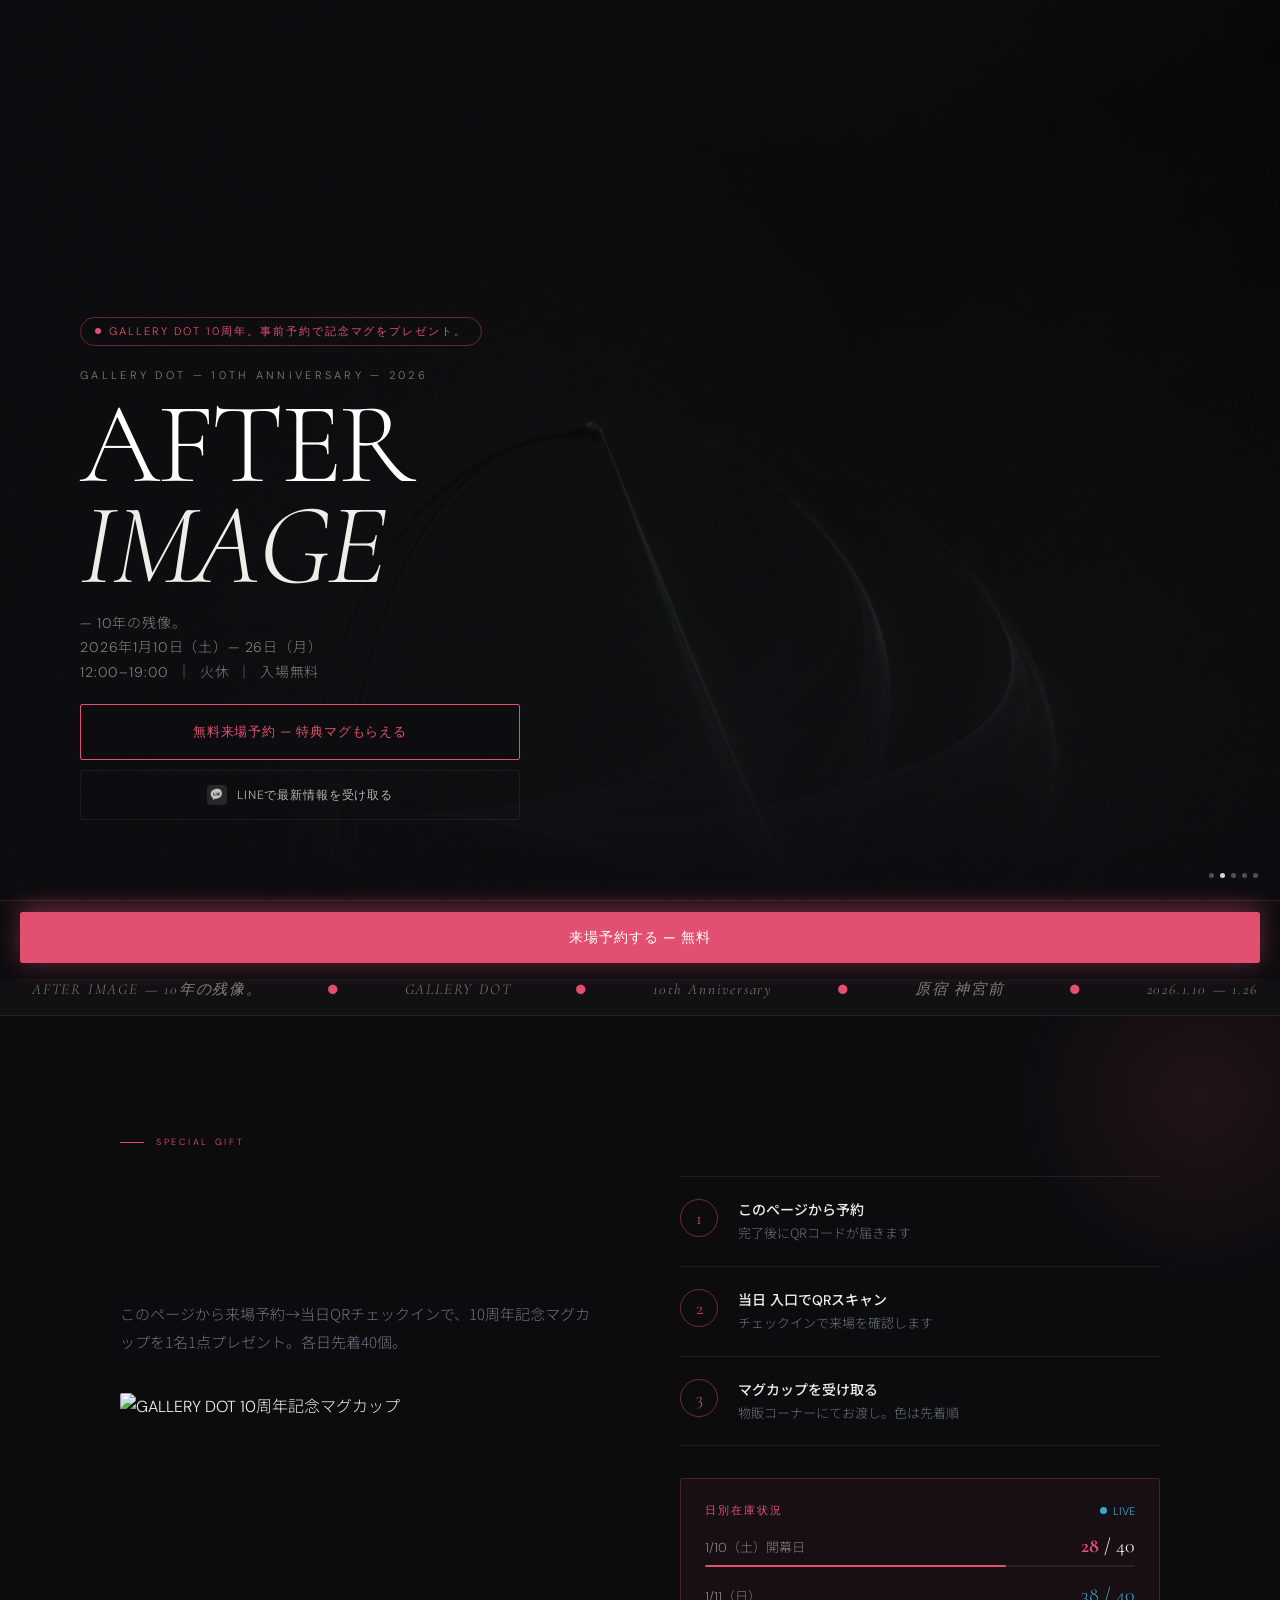
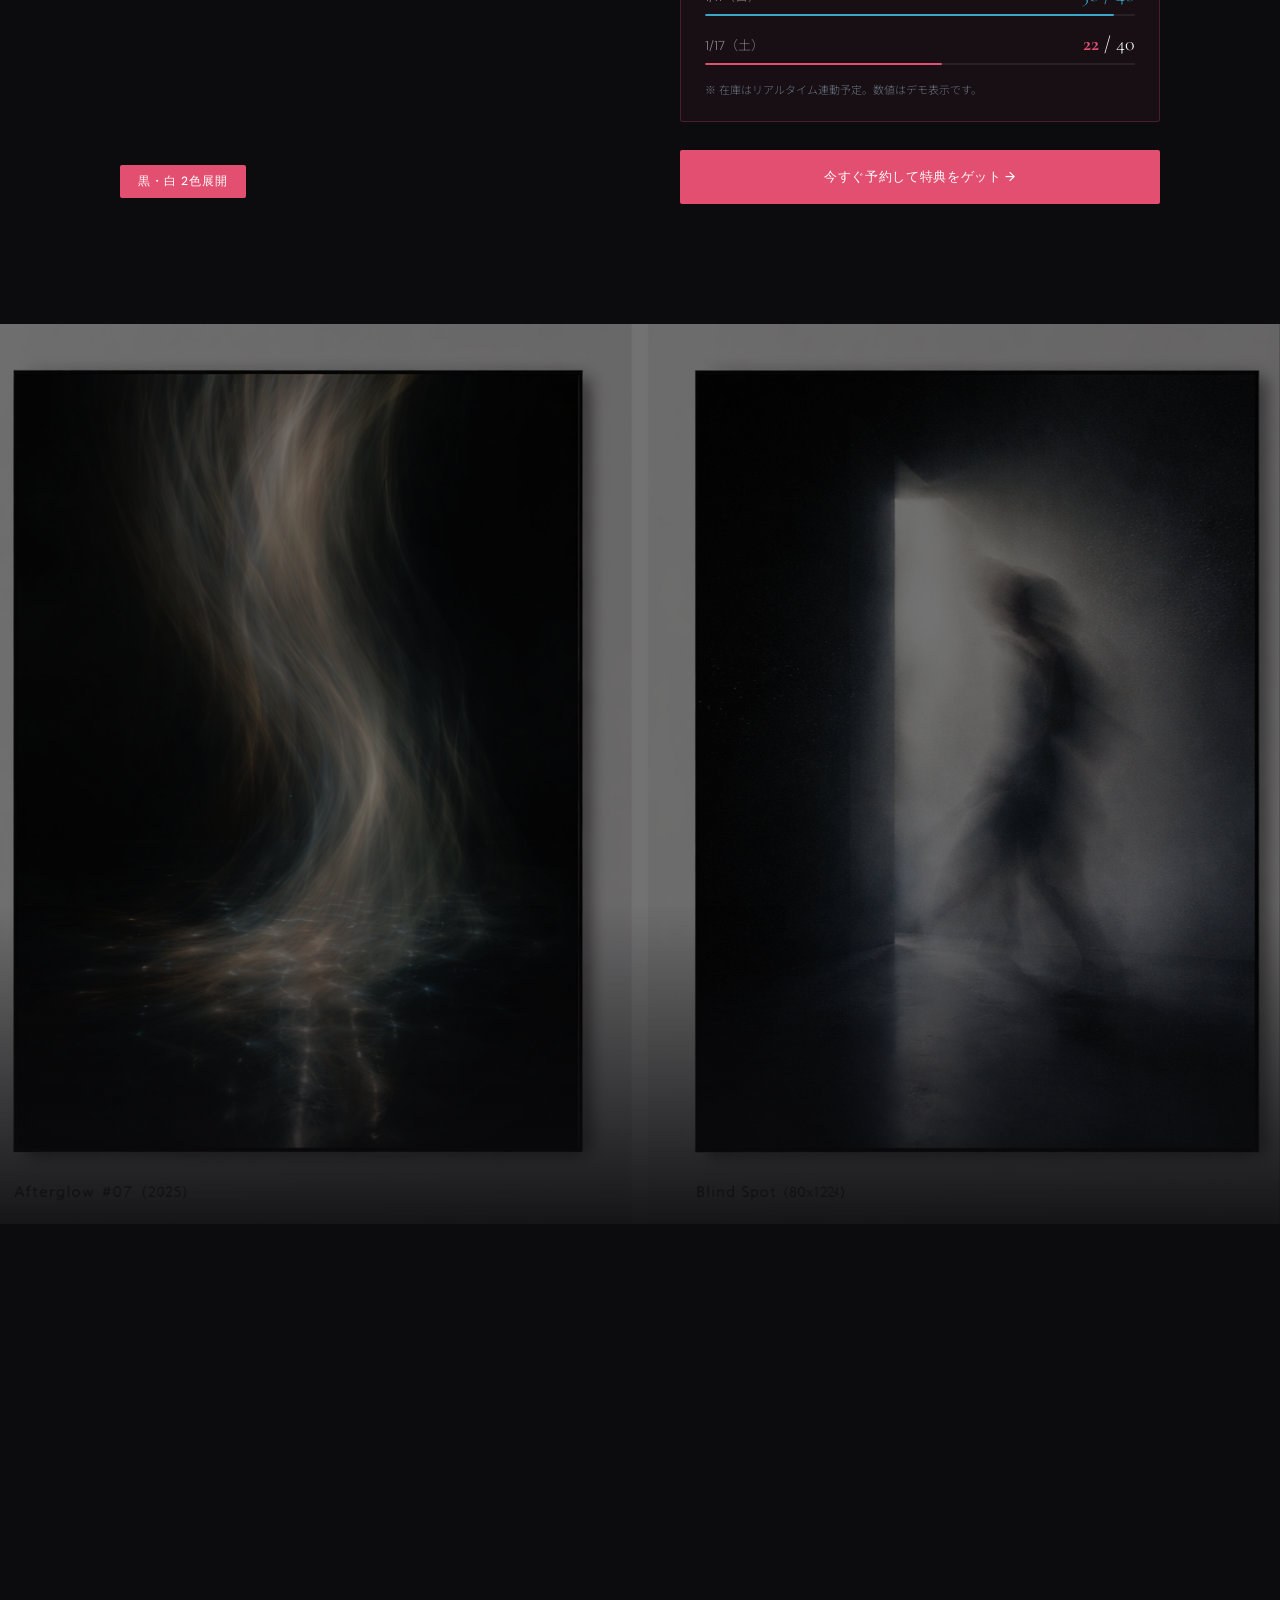
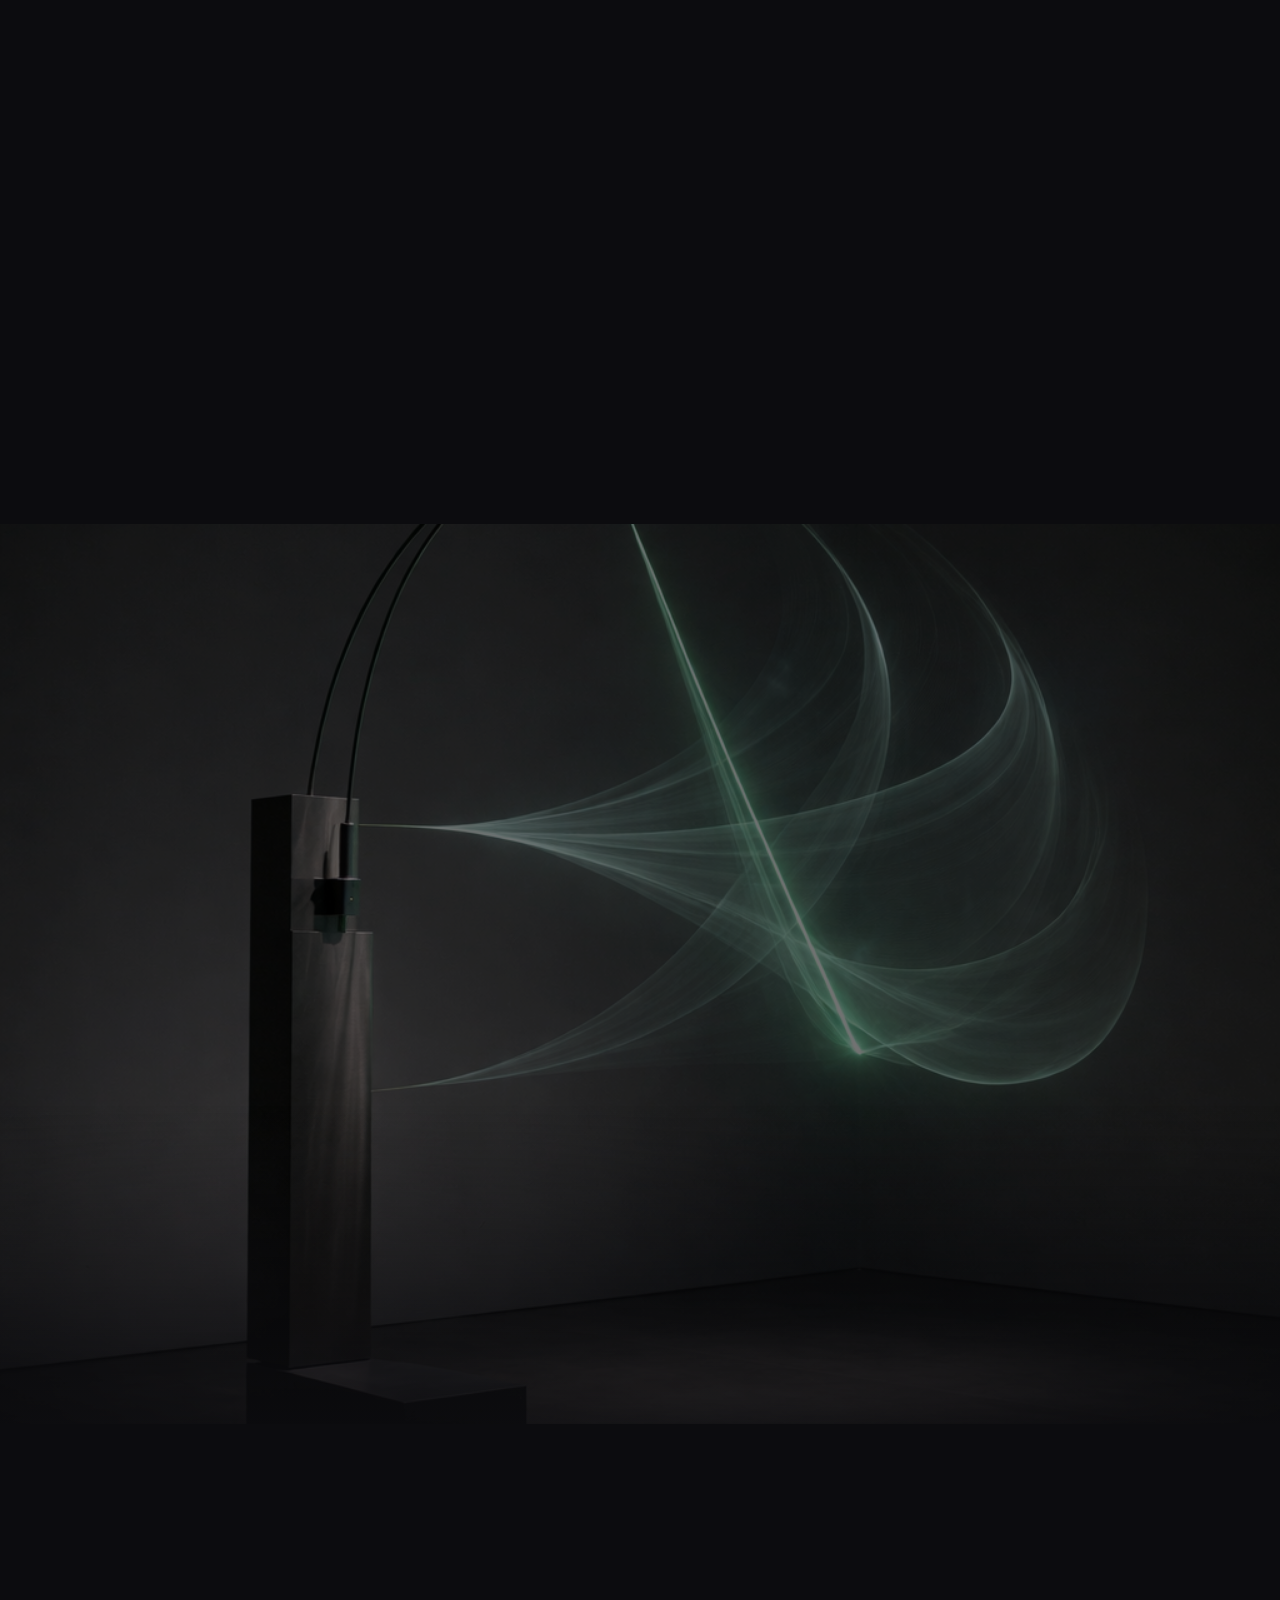
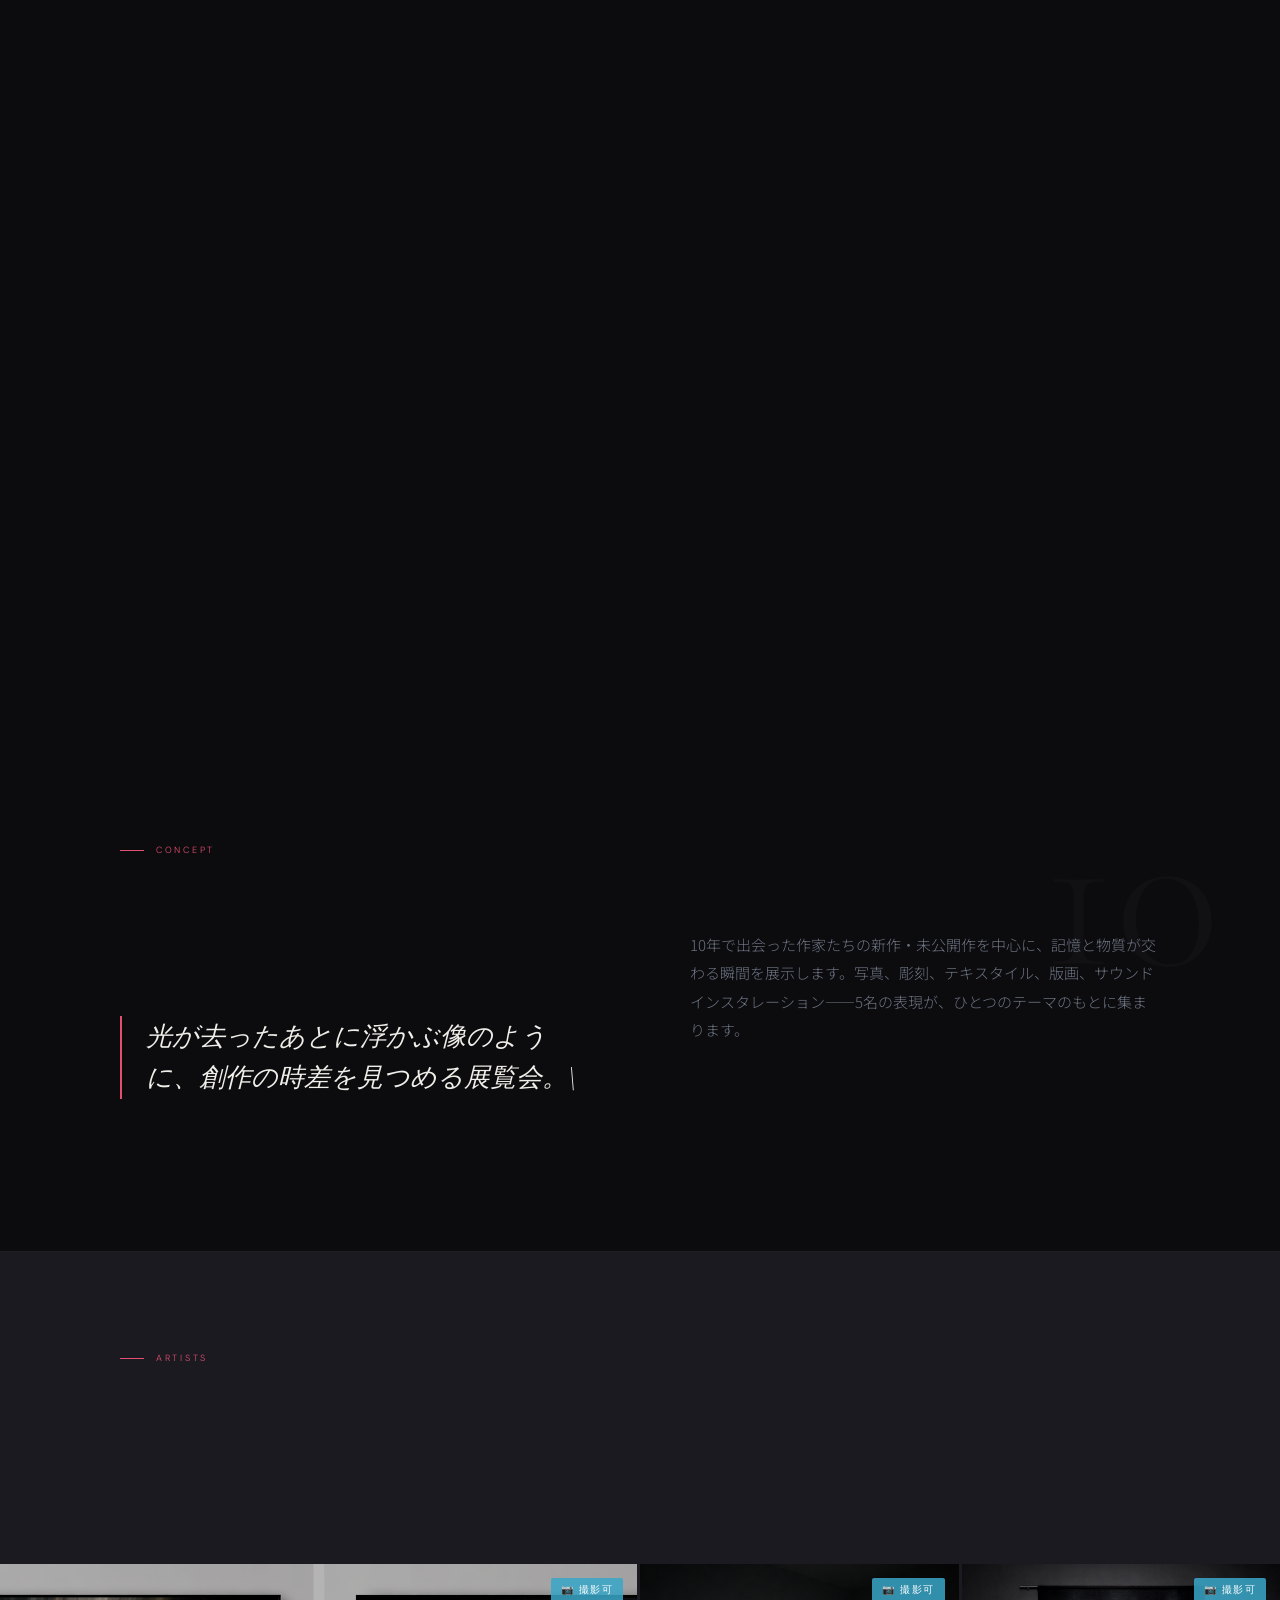
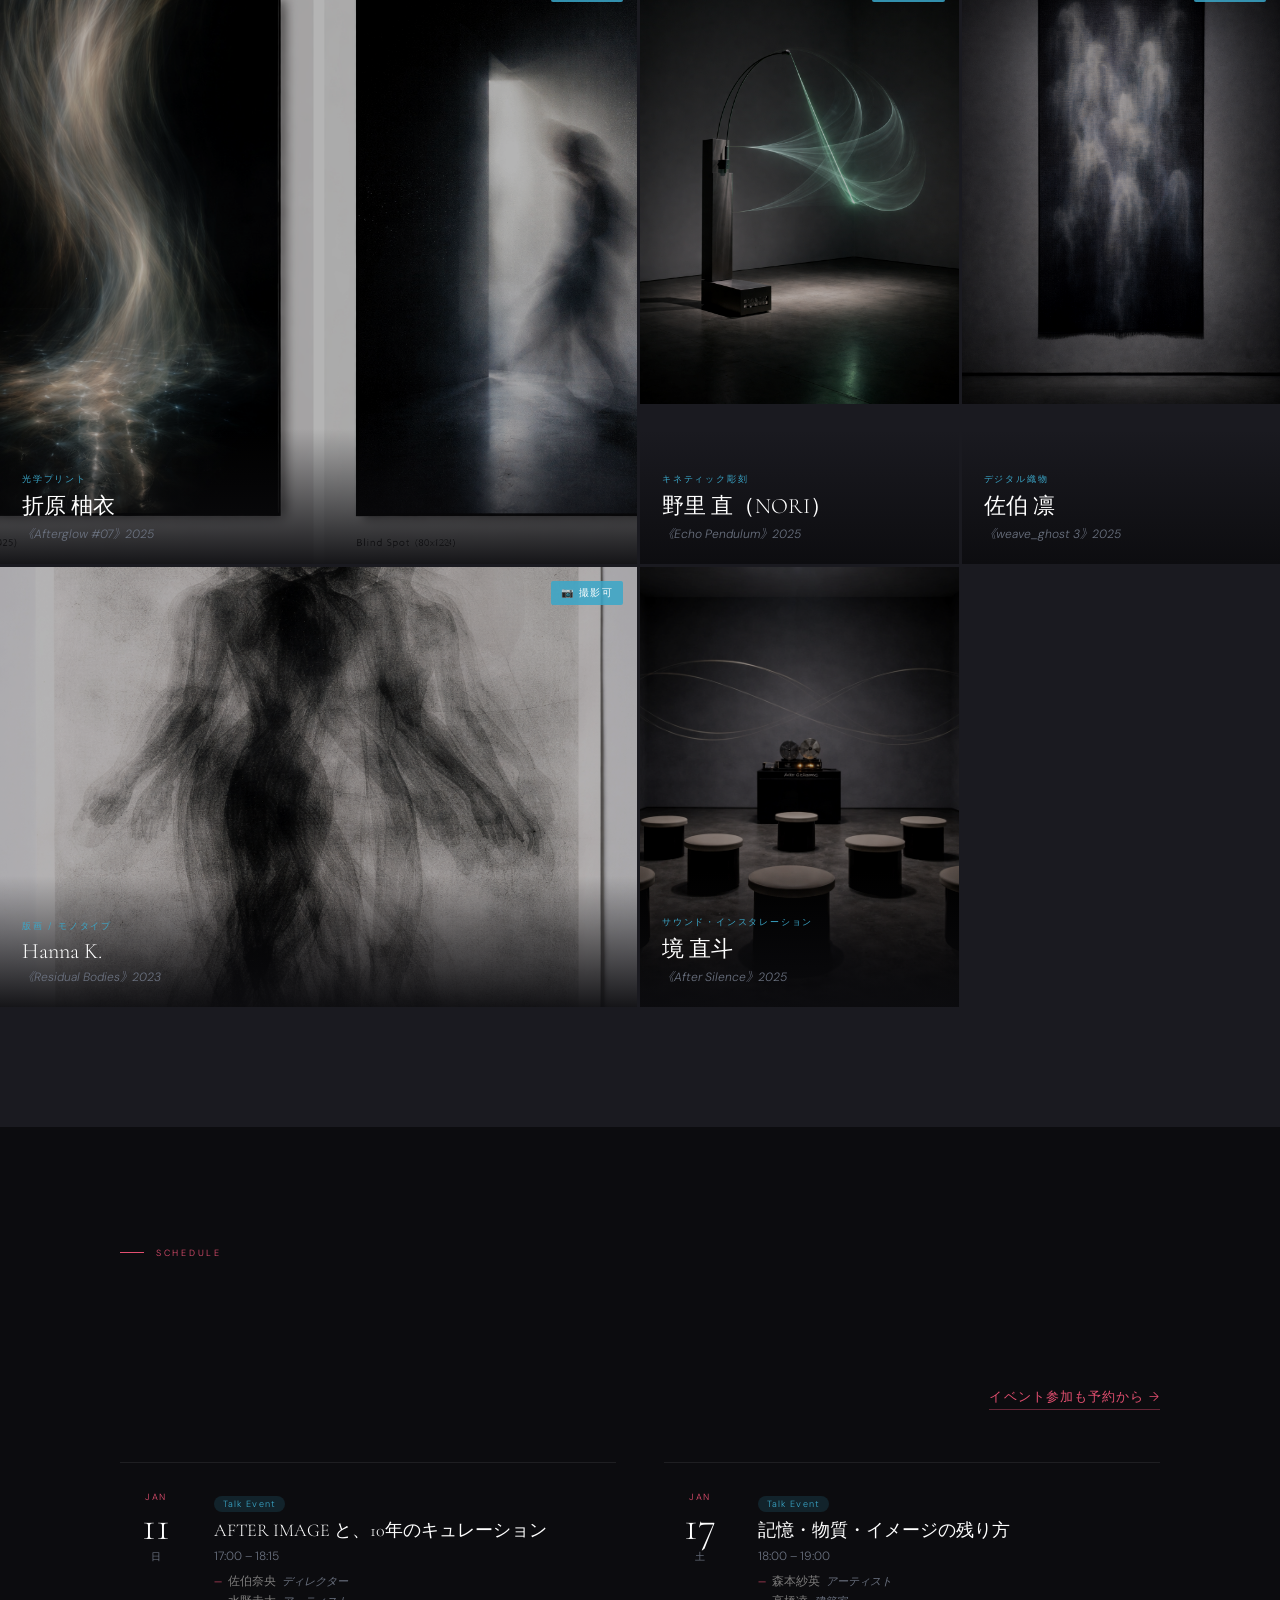
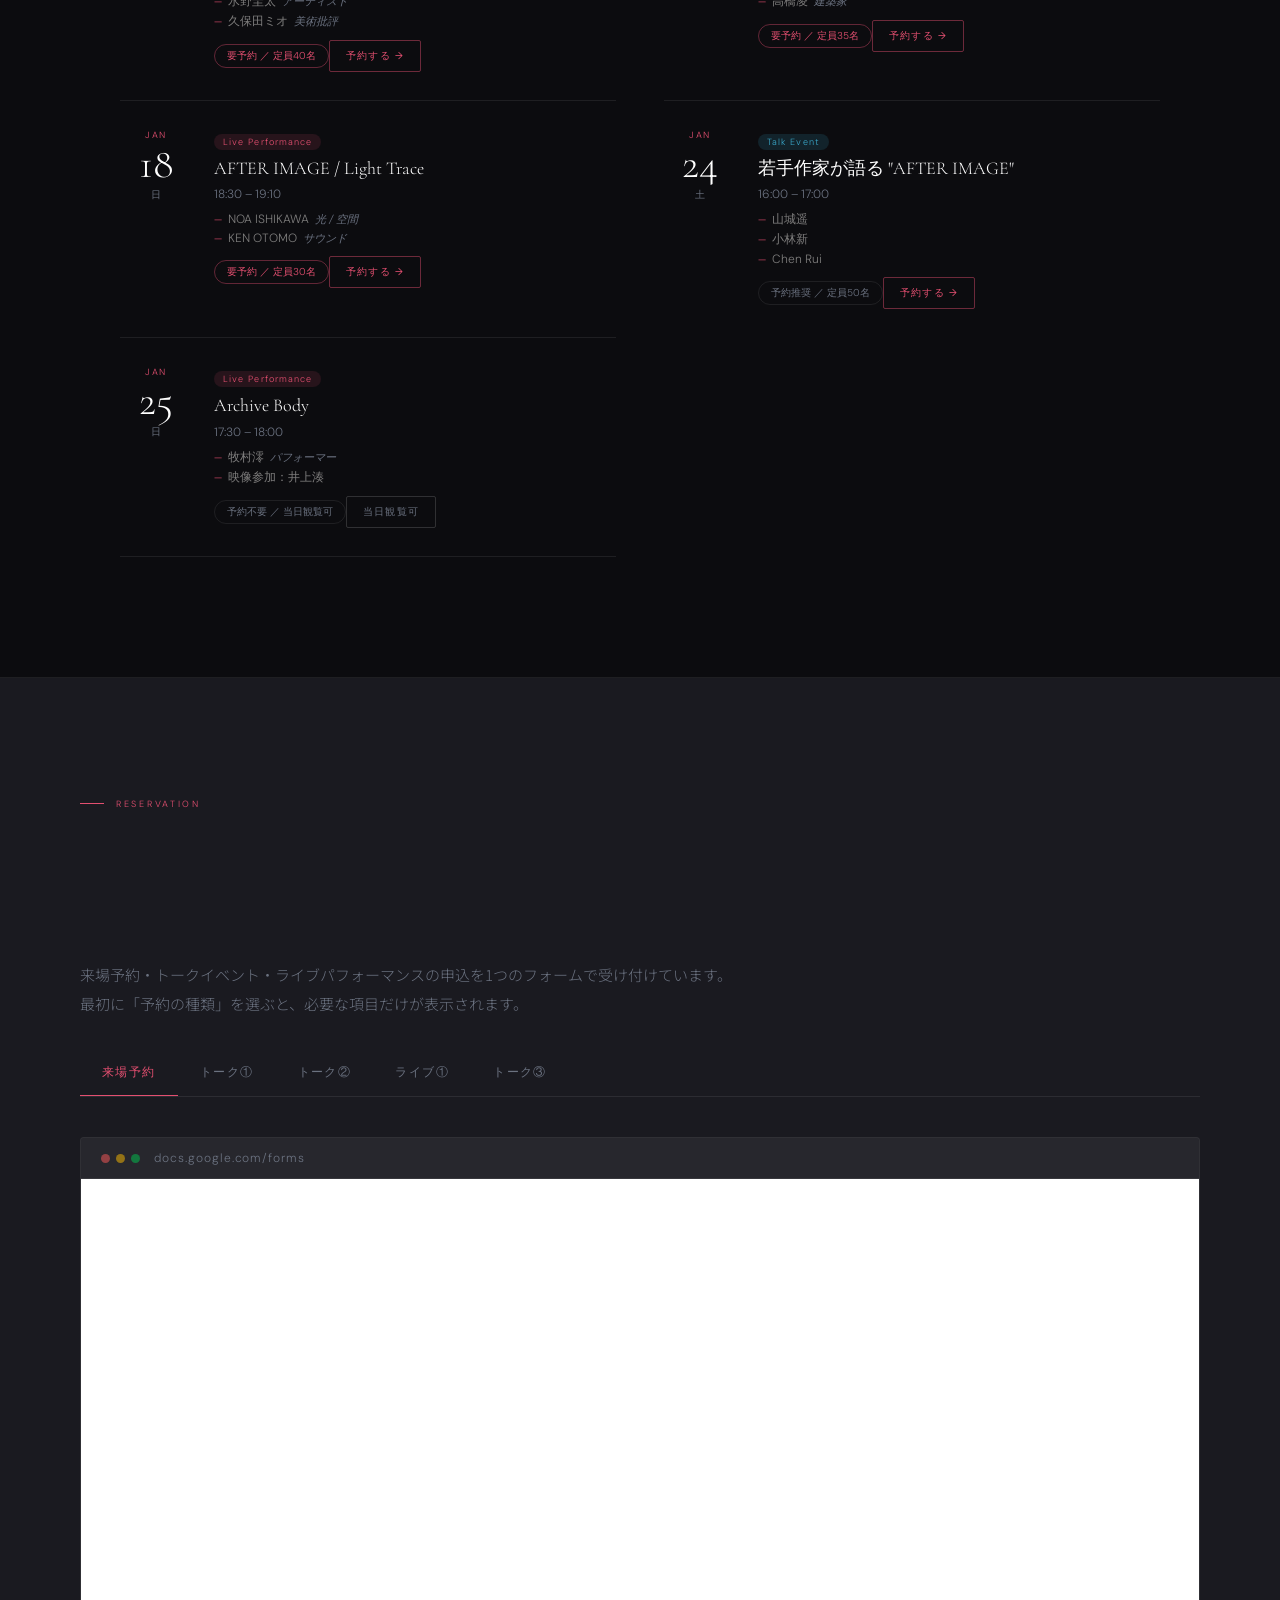
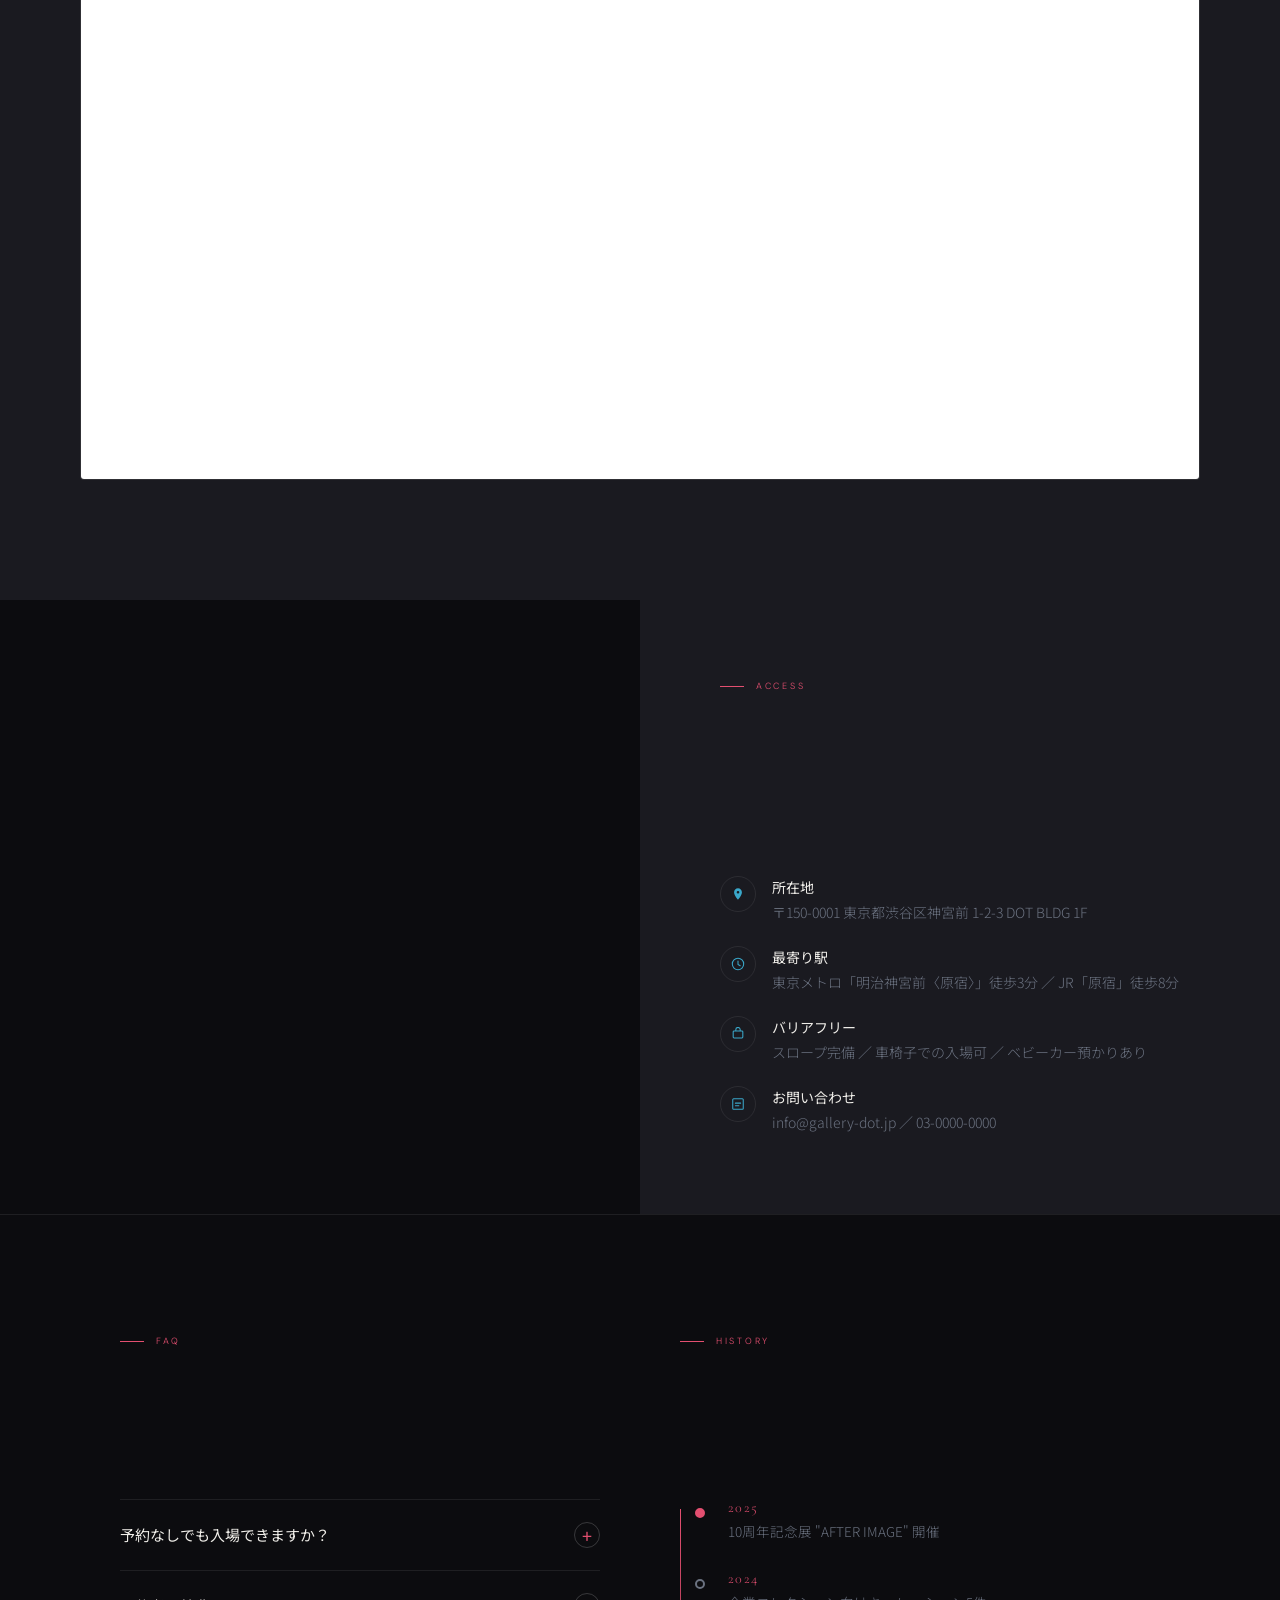
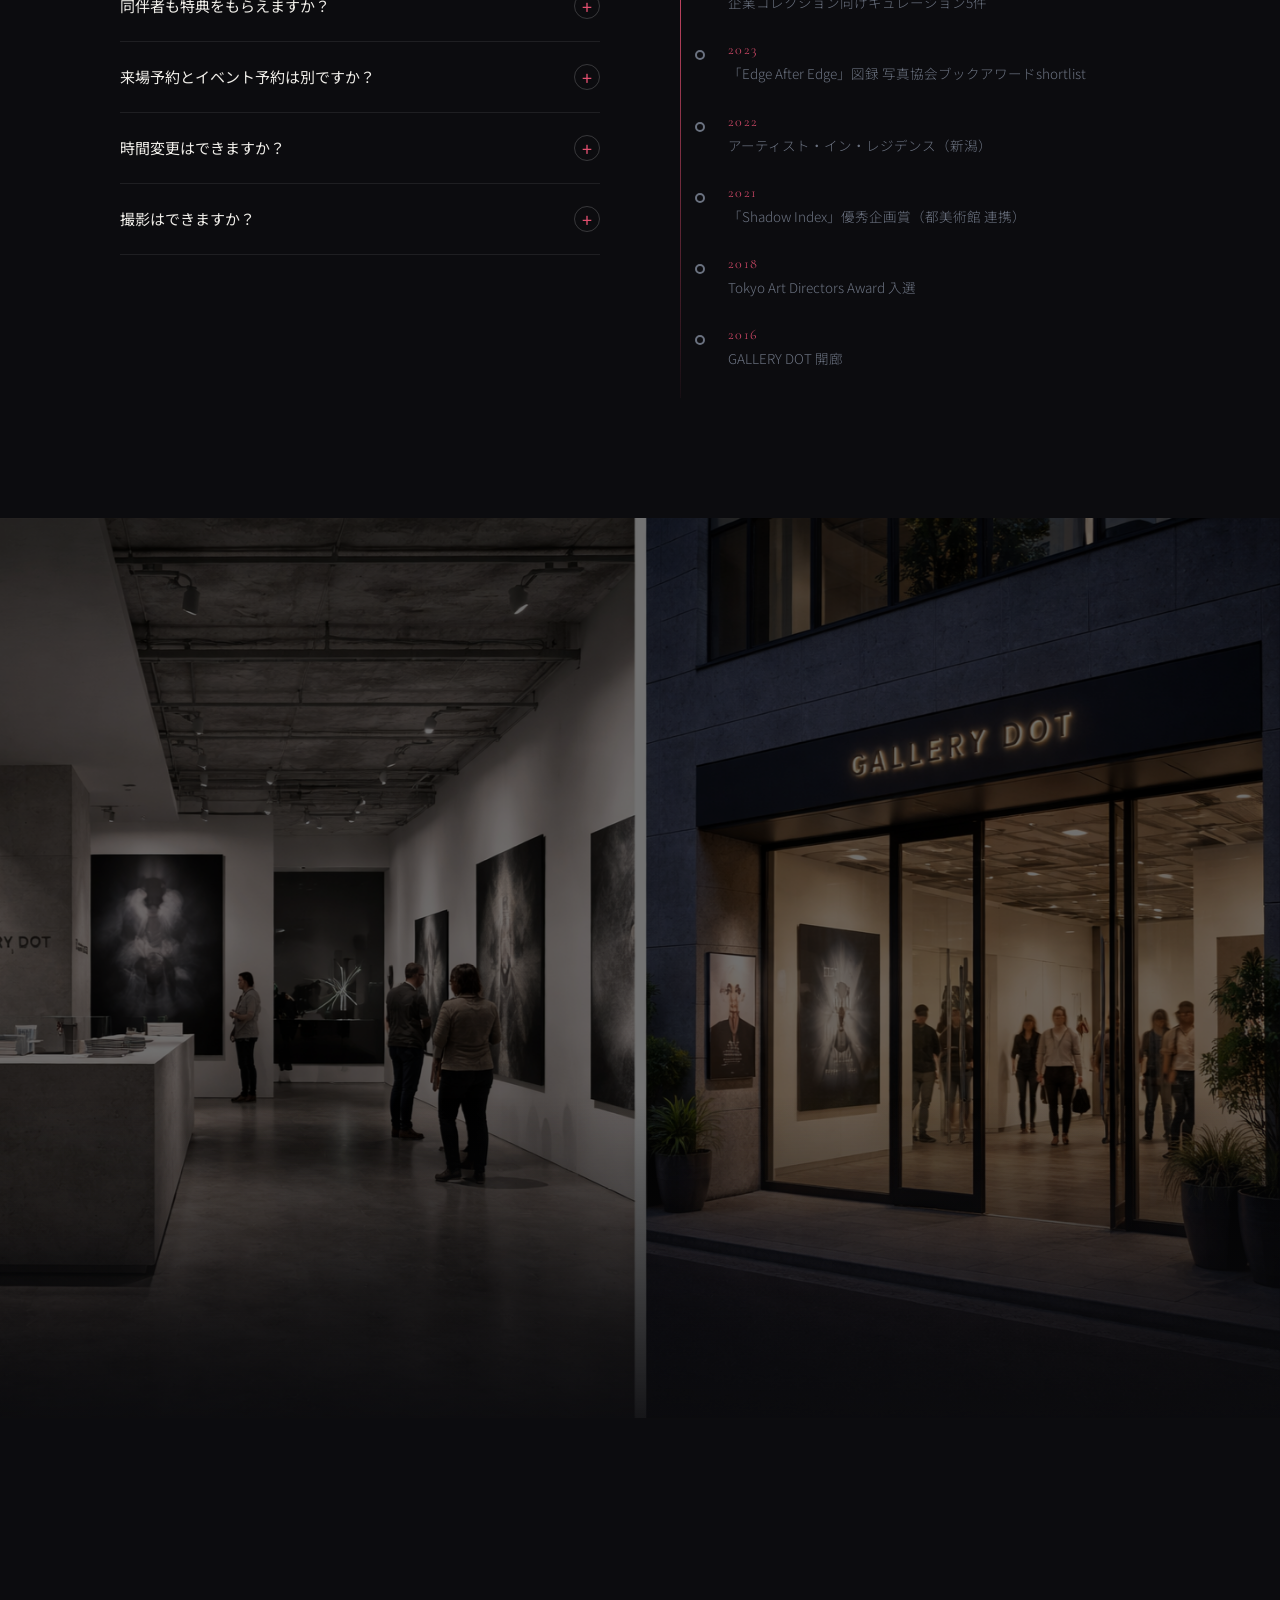
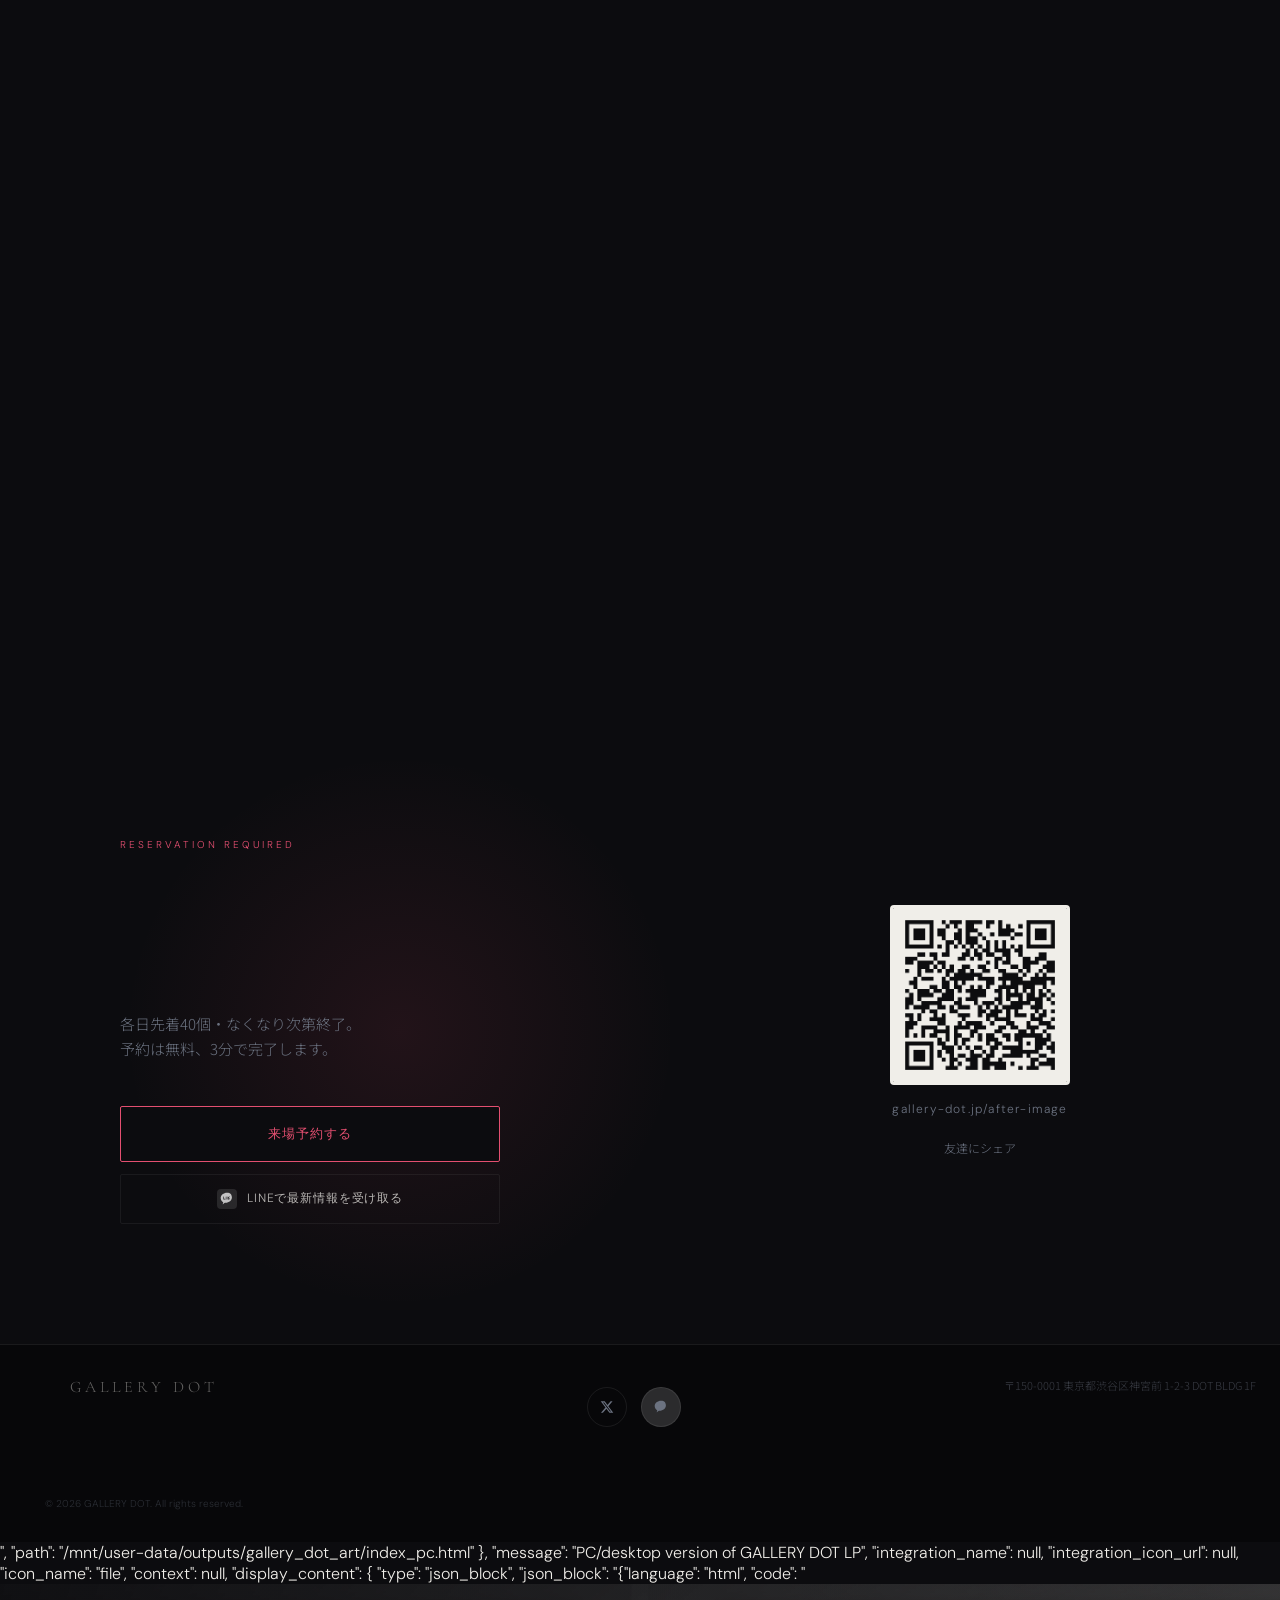
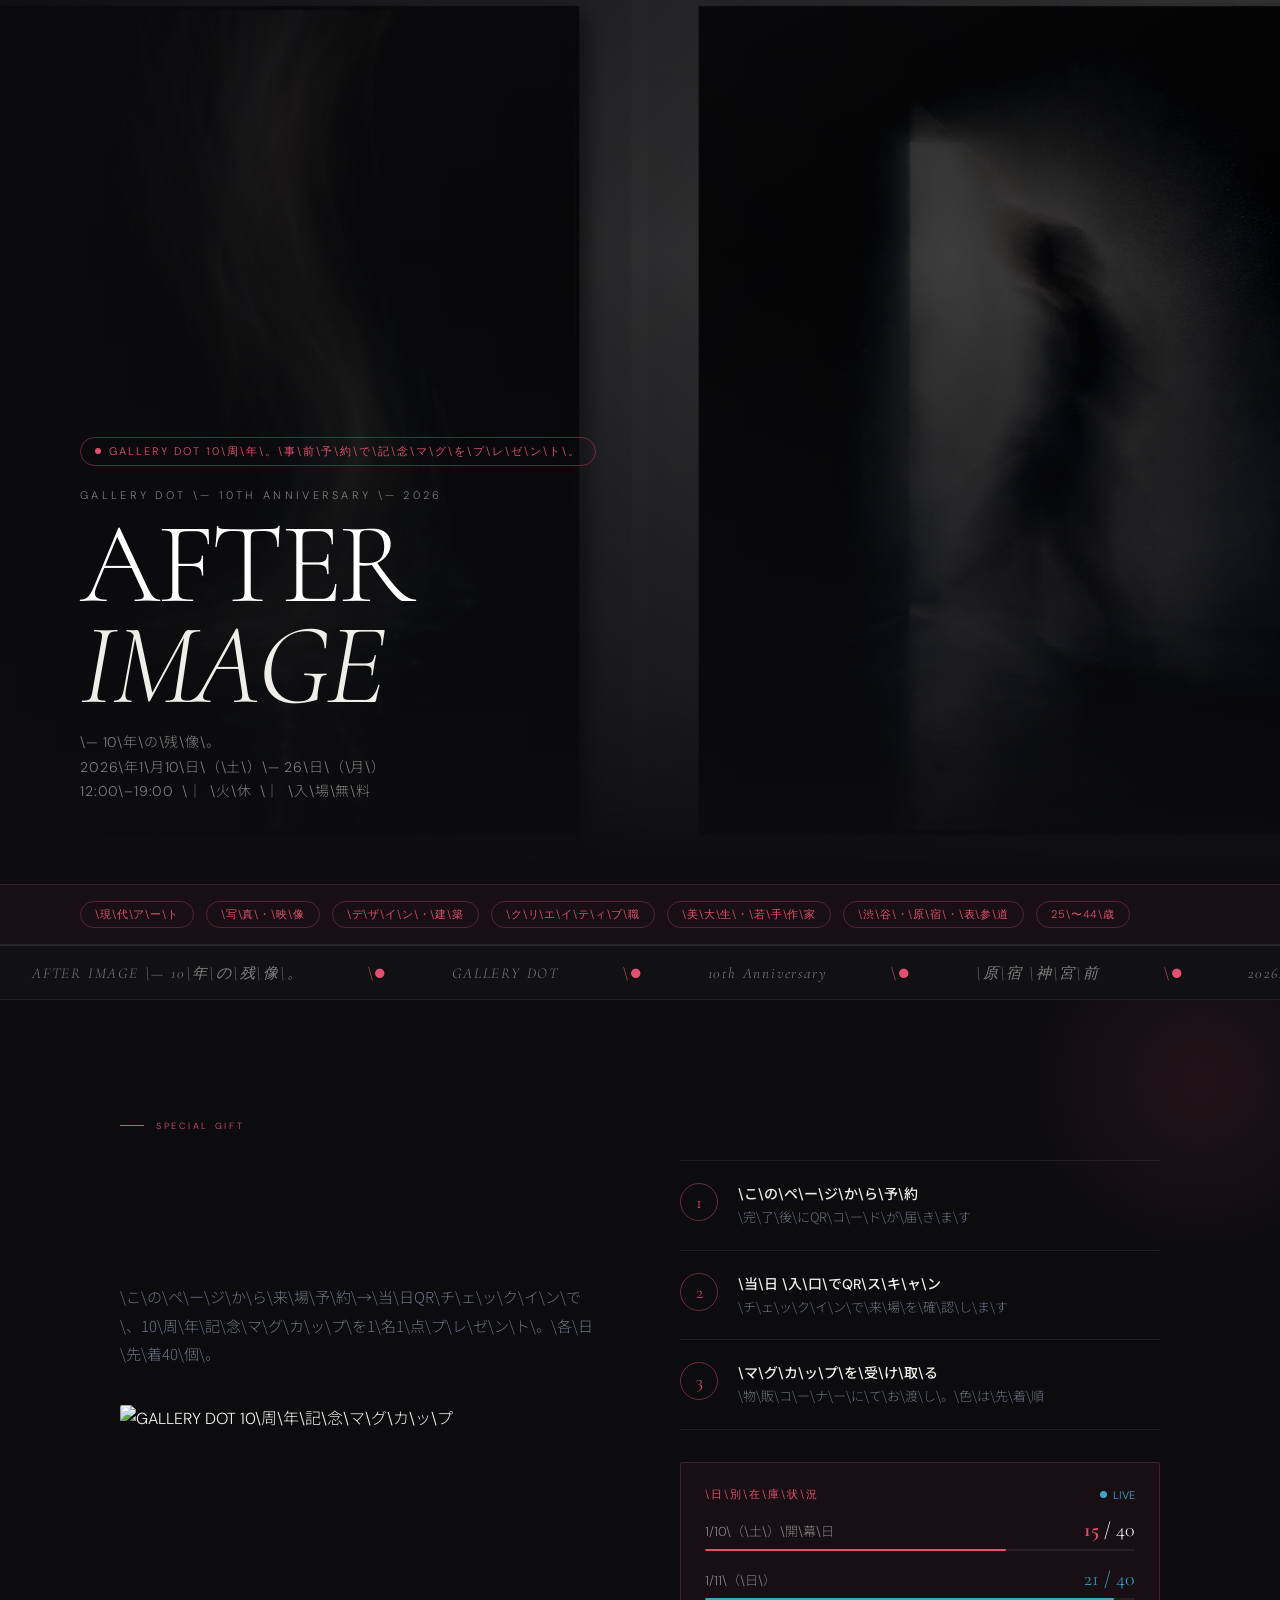
==== commit 5c7a2687: "fix: sticky 折原 restored, hero slideshow, LINE monochrome, favicon rebuild" ====
--- a/index.html
+++ b/index.html
@@ -2,6 +2,9 @@
 <html lang="ja">
 <head>
   <meta charset="UTF-8">
+  <link rel="icon" href="favicon.ico" sizes="any">
+  <link rel="icon" href="images/favicon.svg" type="image/svg+xml">
+  <link rel="apple-touch-icon" href="images/favicon.png">
   <meta name="viewport" content="width=device-width, initial-scale=1.0">
   <title>AFTER IMAGE — 10年の残像。GALLERY DOT 10周年記念展 | 2026年1月10日〜26日 原宿</title>
   <meta name="description" content="GALLERY DOT 10周年記念展「AFTER IMAGE」。2026年1月10日〜26日、東京・原宿にて開催。現代アート・写真・彫刻・テキスタイルが交わる5名の展示。事前予約で記念マグカップ進呈。入場無料。">
@@ -13,13 +16,7 @@
   <meta property="og:url"          content="https://gallery-dot.jp/after-image/">
   <meta property="og:image"        content="https://gallery-dot.jp/after-image/images/ogp.jpg">
   <meta property="og:locale"       content="ja_JP">
-  <meta name="twitter:card"        content="summary_large_image">
-  <link rel="icon" href="favicon.ico" sizes="any">
-  <link rel="icon" href="images/favicon.svg" type="image/svg+xml">
-  <link rel="apple-touch-icon" href="images/favicon.png">
-  <link rel="icon"             href="images/favicon.svg" type="image/svg+xml">
-  <link rel="apple-touch-icon" href="images/favicon.png">
-  <link rel="preconnect" href="https://fonts.googleapis.com">
+  <meta name="twitter:card"        content="summary_large_image">  <link rel="preconnect" href="https://fonts.googleapis.com">
   <link rel="preconnect" href="https://fonts.gstatic.com" crossorigin>
   <link rel="preload" as="style" href="https://fonts.googleapis.com/css2?family=Cormorant+Garamond:ital,wght@0,300;0,400;1,300;1,400&family=DM+Sans:wght@300;400;500&family=Noto+Sans+JP:wght@300;400&display=swap" onload="this.onload=null;this.rel='stylesheet'">
   <noscript><link rel="stylesheet" href="https://fonts.googleapis.com/css2?family=Cormorant+Garamond:ital,wght@0,300;0,400;1,300;1,400&family=DM+Sans:wght@300;400;500&family=Noto+Sans+JP:wght@300;400&display=swap"></noscript>
@@ -176,7 +173,7 @@
 }
 .btn-b:hover{opacity:1;border-color:rgba(255,255,255,0.2)}
 .line-icon{
-  width:20px;height:20px;background:#00B900;border-radius:4px;
+  width:20px;height:20px;background:rgba(255,255,255,0.15);border-radius:4px;
   display:flex;align-items:center;justify-content:center;flex-shrink:0;
 }
 
@@ -530,6 +527,17 @@
 
 /* ── DIVIDER ── */
 .divider{height:1px;background:var(--brd)}
+
+
+/* ── Hero artwork slideshow ── */
+.hero-slides{position:absolute;inset:0;z-index:0}
+.hero-slide{position:absolute;inset:0;background-size:cover;background-position:center top;opacity:0;transition:opacity 1.2s ease;filter:brightness(0.32) saturate(0.7)}
+.hero-slide.active{opacity:1}
+.hero-slide-dots{position:absolute;bottom:22px;right:22px;z-index:10;display:flex;gap:6px}
+.hero-slide-dot{width:5px;height:5px;border-radius:50%;background:rgba(240,238,233,0.3);transition:background 0.3s}
+.hero-slide-dot.active{background:rgba(240,238,233,0.9)}
+/* ── LINE icon monochrome ── */
+.line-icon{background:rgba(255,255,255,0.15)!important}
 
 /* ── btn-cta-outline ── */
 .btn-cta-outline{display:block;width:100%;background:var(--ink);color:var(--mg);border:1px solid var(--mg);padding:18px 24px;font-size:13px;font-weight:400;letter-spacing:0.07em;text-align:center;cursor:pointer;border-radius:2px;font-family:'DM Sans',sans-serif;transition:background 0.2s}
@@ -561,7 +569,21 @@
 
 <!-- ════════ HERO ════════ -->
 <section class="hero" id="top">
-  <div class="hero-bg" role="img" aria-label="折原 柚衣《Afterglow #07》"></div>
+  <!-- TOP artwork slideshow -->
+<div class="hero-slides" aria-hidden="true">
+  <div class="hero-slide active" style="background-image:url('images/Orihara.png')"></div>
+  <div class="hero-slide" style="background-image:url('images/NORI.png')"></div>
+  <div class="hero-slide" style="background-image:url('images/saeki.png')"></div>
+  <div class="hero-slide" style="background-image:url('images/Hanna.png')"></div>
+  <div class="hero-slide" style="background-image:url('images/Sakai_Naoto.png')"></div>
+</div>
+<div class="hero-slide-dots" aria-hidden="true">
+  <span class="hero-slide-dot active"></span>
+  <span class="hero-slide-dot"></span>
+  <span class="hero-slide-dot"></span>
+  <span class="hero-slide-dot"></span>
+  <span class="hero-slide-dot"></span>
+</div>
   <div class="hero-vignette" aria-hidden="true"></div>
 
   <div class="hero-left">
@@ -637,7 +659,21 @@
   </div>
 </section>
 
-<!-- STICKY 1 -->
+<!-- STICKY 0 — 折原 柚衣 -->
+<div class="sticky-scene">
+  <div class="sticky-inner">
+    <img src="images/Orihara.png" alt="折原 柚衣《Afterglow #07》2025" class="sticky-img" loading="lazy">
+    <div class="sticky-content">
+      <div>
+        <div class="sticky-text-item"><div class="sticky-label">Artist 01 — Optical Print</div></div>
+        <div class="sticky-text-item"><div class="sticky-title">折原 柚衣<br><em>Yui Orihara</em></div></div>
+        <div class="sticky-text-item"><div class="sticky-sub">《Afterglow #07》2025<br>光学プリント・シルバーゼラチン</div></div>
+      </div>
+    </div>
+  </div>
+</div>
+
+<!-- STICKY 1 —  NORI -->
 <div class="sticky-scene">
   <div class="sticky-inner">
     <img src="images/NORI.png" alt="NORI《Echo Pendulum》2025" class="sticky-img" loading="lazy">
@@ -867,7 +903,7 @@
   <p class="simple-footer-logo">GALLERY DOT</p>
   <div class="ft-sns" style="display:flex;gap:14px;justify-content:center;margin:10px 0">
     <a href="https://x.com/gallery_dot" class="sn" aria-label="X" target="_blank" rel="noopener"><svg width="14" height="14" viewBox="0 0 24 24" fill="currentColor"><path d="M18.244 2.25h3.308l-7.227 8.26 8.502 11.24H16.17l-5.214-6.817L4.99 21.75H1.68l7.73-8.835L1.254 2.25H8.08l4.713 6.231zm-1.161 17.52h1.833L7.084 4.126H5.117z"/></svg></a>
-    <a href="https://lin.ee/xxxxxxx" class="sn" aria-label="LINE" target="_blank" rel="noopener" style="background:rgba(255,255,255,0.12)"><svg width="14" height="14" viewBox="0 0 40 40" fill="currentColor"><path d="M20 2C10.06 2 2 8.72 2 17c0 4.9 2.78 9.28 7.13 12.18-.31 1.16-1.13 4.22-1.3 4.88-.2.82.3.81.63.59.26-.17 4.15-2.74 5.83-3.85.54.08 1.1.12 1.71.12 9.94 0 18-6.72 18-15S29.94 2 20 2z"/></svg></a>
+    <a href="https://lin.ee/xxxxxxx" class="sn" aria-label="LINE" target="_blank" rel="noopener" style="background:rgba(255,255,255,0.15)"><svg width="14" height="14" viewBox="0 0 40 40" fill="currentColor"><path d="M20 2C10.06 2 2 8.72 2 17c0 4.9 2.78 9.28 7.13 12.18-.31 1.16-1.13 4.22-1.3 4.88-.2.82.3.81.63.59.26-.17 4.15-2.74 5.83-3.85.54.08 1.1.12 1.71.12 9.94 0 18-6.72 18-15S29.94 2 20 2z"/></svg></a>
   </div>
   <p class="simple-footer-info">〒150-0001 東京都渋谷区神宮前 1-2-3 DOT BLDG 1F</p>
   <p class="simple-footer-copy">© 2026 GALLERY DOT. All rights reserved.</p>
@@ -1016,6 +1052,22 @@
     s.textContent='@keyframes charIn{0%{opacity:0;transform:translateY(55px) rotate(6deg) scale(0.75);filter:blur(6px)}60%{filter:blur(0)}100%{opacity:1;transform:translateY(0) rotate(0) scale(1)}}';
     document.head.appendChild(s);
   }
+
+  /* Hero artwork slideshow */
+  (function(){
+    var slides = document.querySelectorAll('.hero-slide');
+    var dots   = document.querySelectorAll('.hero-slide-dot');
+    if (!slides.length) return;
+    var cur = 0;
+    function goTo(n) {
+      slides[cur].classList.remove('active');
+      if (dots[cur]) dots[cur].classList.remove('active');
+      cur = (n + slides.length) % slides.length;
+      slides[cur].classList.add('active');
+      if (dots[cur]) dots[cur].classList.add('active');
+    }
+    setInterval(function(){ goTo(cur + 1); }, 4000);
+  })();
 
   /* Fixed CTA observer */
   (function(){
@@ -1049,7 +1101,7 @@
       "json_block": "{"language": "html", "code": "<!DOCTYPE html>
 <html lang="ja">
 <head>
-  <meta charset="UTF-8">
+  <meta charset="UTF-8">  <link rel="apple-touch-icon" href="images/favicon.png">
   <meta name="viewport" content="width=device-width, initial-scale=1.0">
   <title>AFTER IMAGE \— 10\年\の\残\像\。GALLERY DOT 10\周\年\記\念\展 | 2026\年1\月10\日\〜26\日 \原\宿</title>
   <meta name="description" content="GALLERY DOT 10\周\年\記\念\展\「AFTER IMAGE\」\。2026\年1\月10\日\〜26\日\、\東\京\・\原\宿\に\て\開\催\。\現\代\ア\ー\ト\・\写\真\・\彫\刻\・\テ\キ\ス\タ\イ\ル\が\交\わ\る5\名\の\展\示\。\事\前\予\約\で\記\念\マ\グ\カ\ッ\プ\進\呈\。\入\場\無\料\。">
@@ -1061,13 +1113,7 @@
   <meta property="og:url"          content="https://gallery-dot.jp/after-image/">
   <meta property="og:image"        content="https://gallery-dot.jp/after-image/images/ogp.jpg">
   <meta property="og:locale"       content="ja_JP">
-  <meta name="twitter:card"        content="summary_large_image">
-  <link rel="icon" href="favicon.ico" sizes="any">
-  <link rel="icon" href="images/favicon.svg" type="image/svg+xml">
-  <link rel="apple-touch-icon" href="images/favicon.png">
-  <link rel="icon"             href="images/favicon.svg" type="image/svg+xml">
-  <link rel="apple-touch-icon" href="images/favicon.png">
-  <link rel="preconnect" href="https://fonts.googleapis.com">
+  <meta name="twitter:card"        content="summary_large_image">  <link rel="preconnect" href="https://fonts.googleapis.com">
   <link rel="preconnect" href="https://fonts.gstatic.com" crossorigin>
   <link rel="preload" as="style" href="https://fonts.googleapis.com/css2?family=Cormorant+Garamond:ital,wght@0,300;0,400;1,300;1,400&family=DM+Sans:wght@300;400;500&family=Noto+Sans+JP:wght@300;400&display=swap" onload="this.onload=null;this.rel='stylesheet'">
   <noscript><link rel="stylesheet" href="https://fonts.googleapis.com/css2?family=Cormorant+Garamond:ital,wght@0,300;0,400;1,300;1,400&family=DM+Sans:wght@300;400;500&family=Noto+Sans+JP:wght@300;400&display=swap"></noscript>
@@ -1224,7 +1270,7 @@
 }
 .btn-b:hover{opacity:1;border-color:rgba(255,255,255,0.2)}
 .line-icon{
-  width:20px;height:20px;background:#00B900;border-radius:4px;
+  width:20px;height:20px;background:rgba(255,255,255,0.15);border-radius:4px;
   display:flex;align-items:center;justify-content:center;flex-shrink:0;
 }
 
@@ -2062,6 +2108,22 @@
     document.head.appendChild(s);
   }
 
+  /* Hero artwork slideshow */
+  (function(){
+    var slides = document.querySelectorAll('.hero-slide');
+    var dots   = document.querySelectorAll('.hero-slide-dot');
+    if (!slides.length) return;
+    var cur = 0;
+    function goTo(n) {
+      slides[cur].classList.remove('active');
+      if (dots[cur]) dots[cur].classList.remove('active');
+      cur = (n + slides.length) % slides.length;
+      slides[cur].classList.add('active');
+      if (dots[cur]) dots[cur].classList.add('active');
+    }
+    setInterval(function(){ goTo(cur + 1); }, 4000);
+  })();
+
   /* Fixed CTA observer */
   (function(){
     var fc = document.getElementById('fixed-cta');
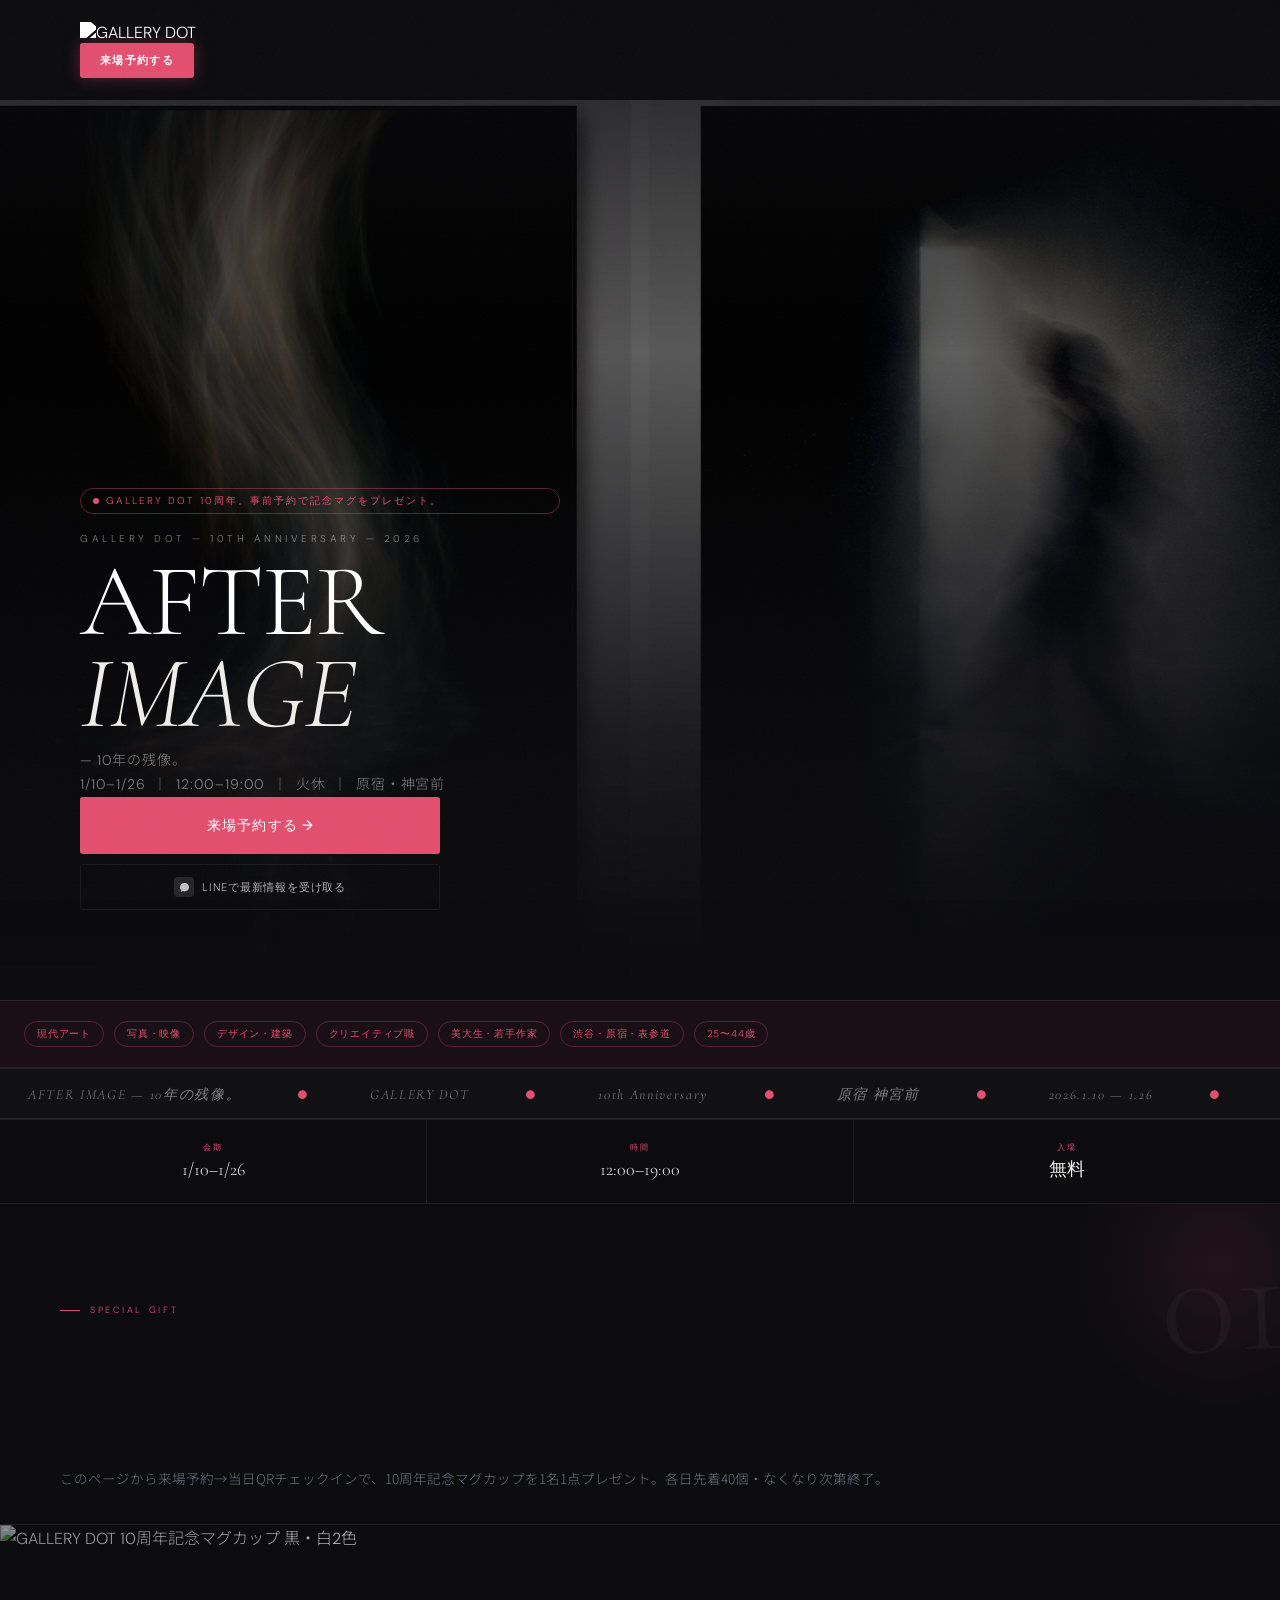
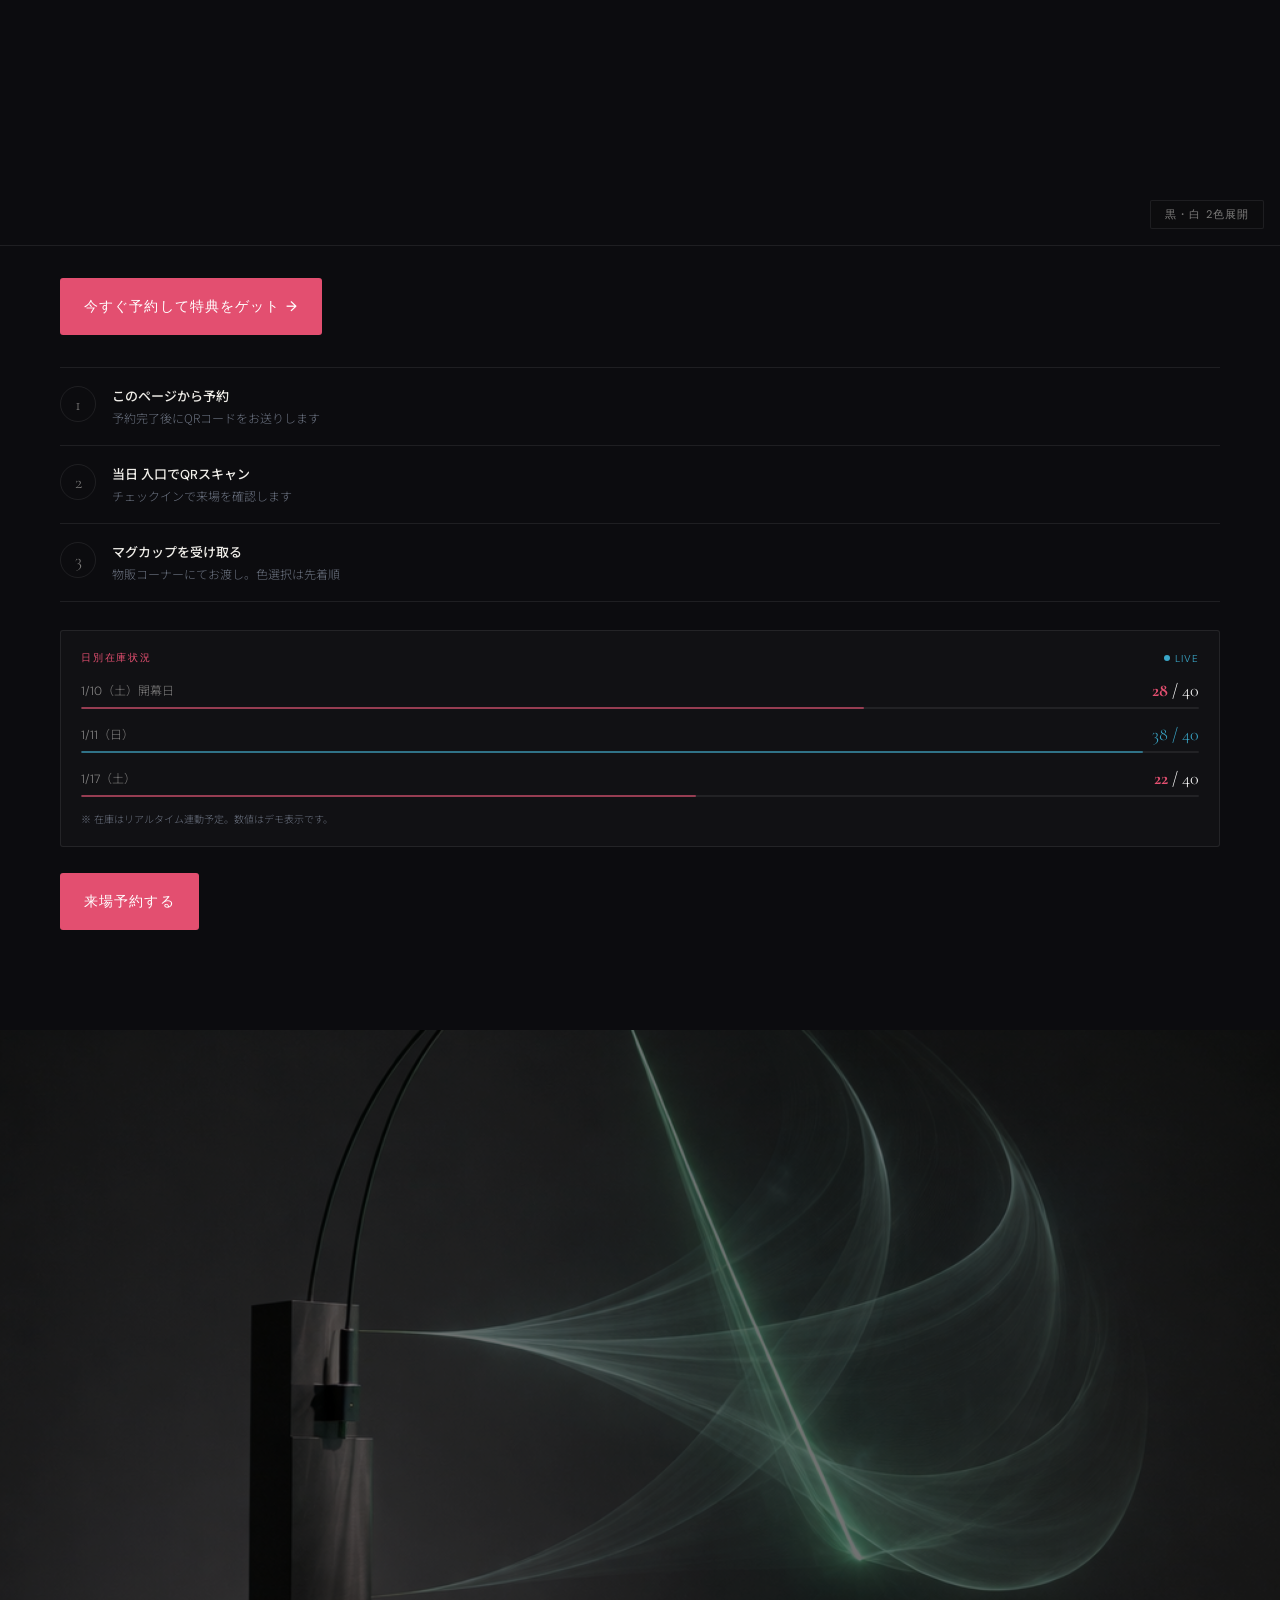
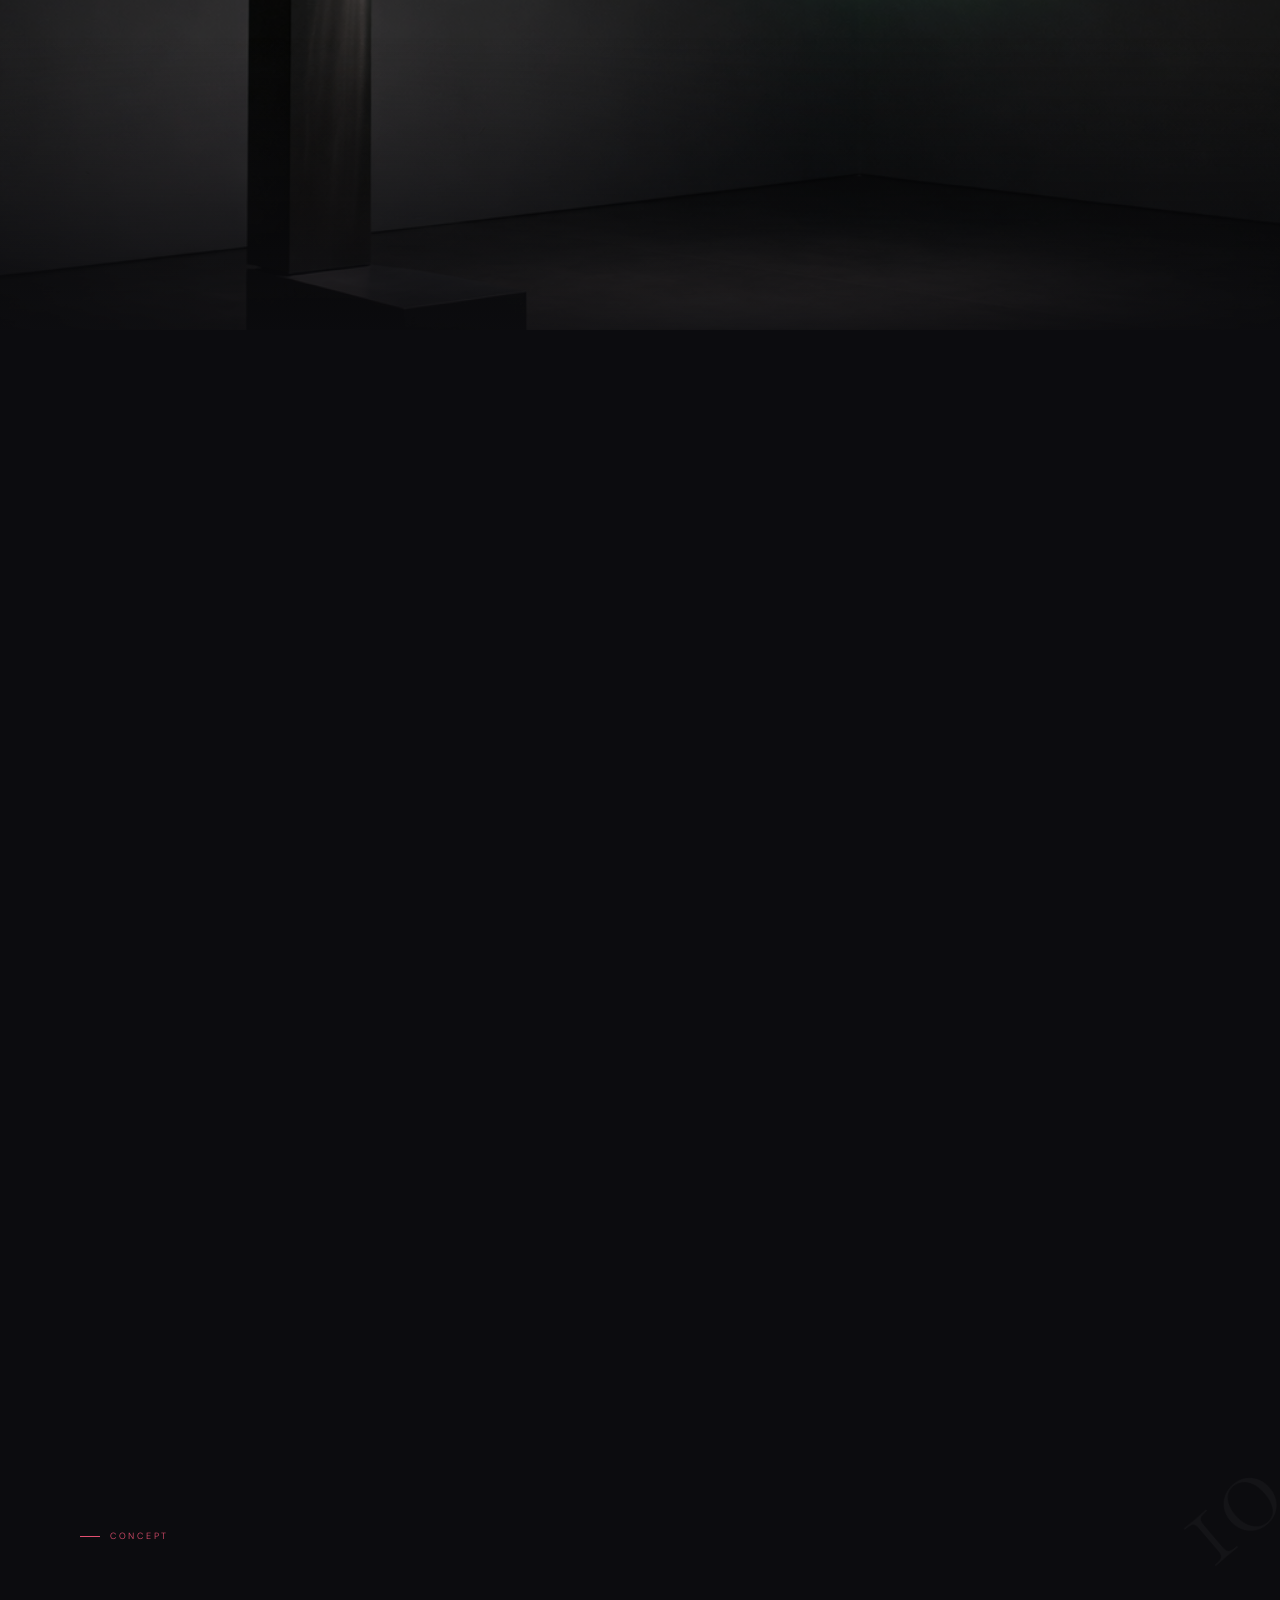
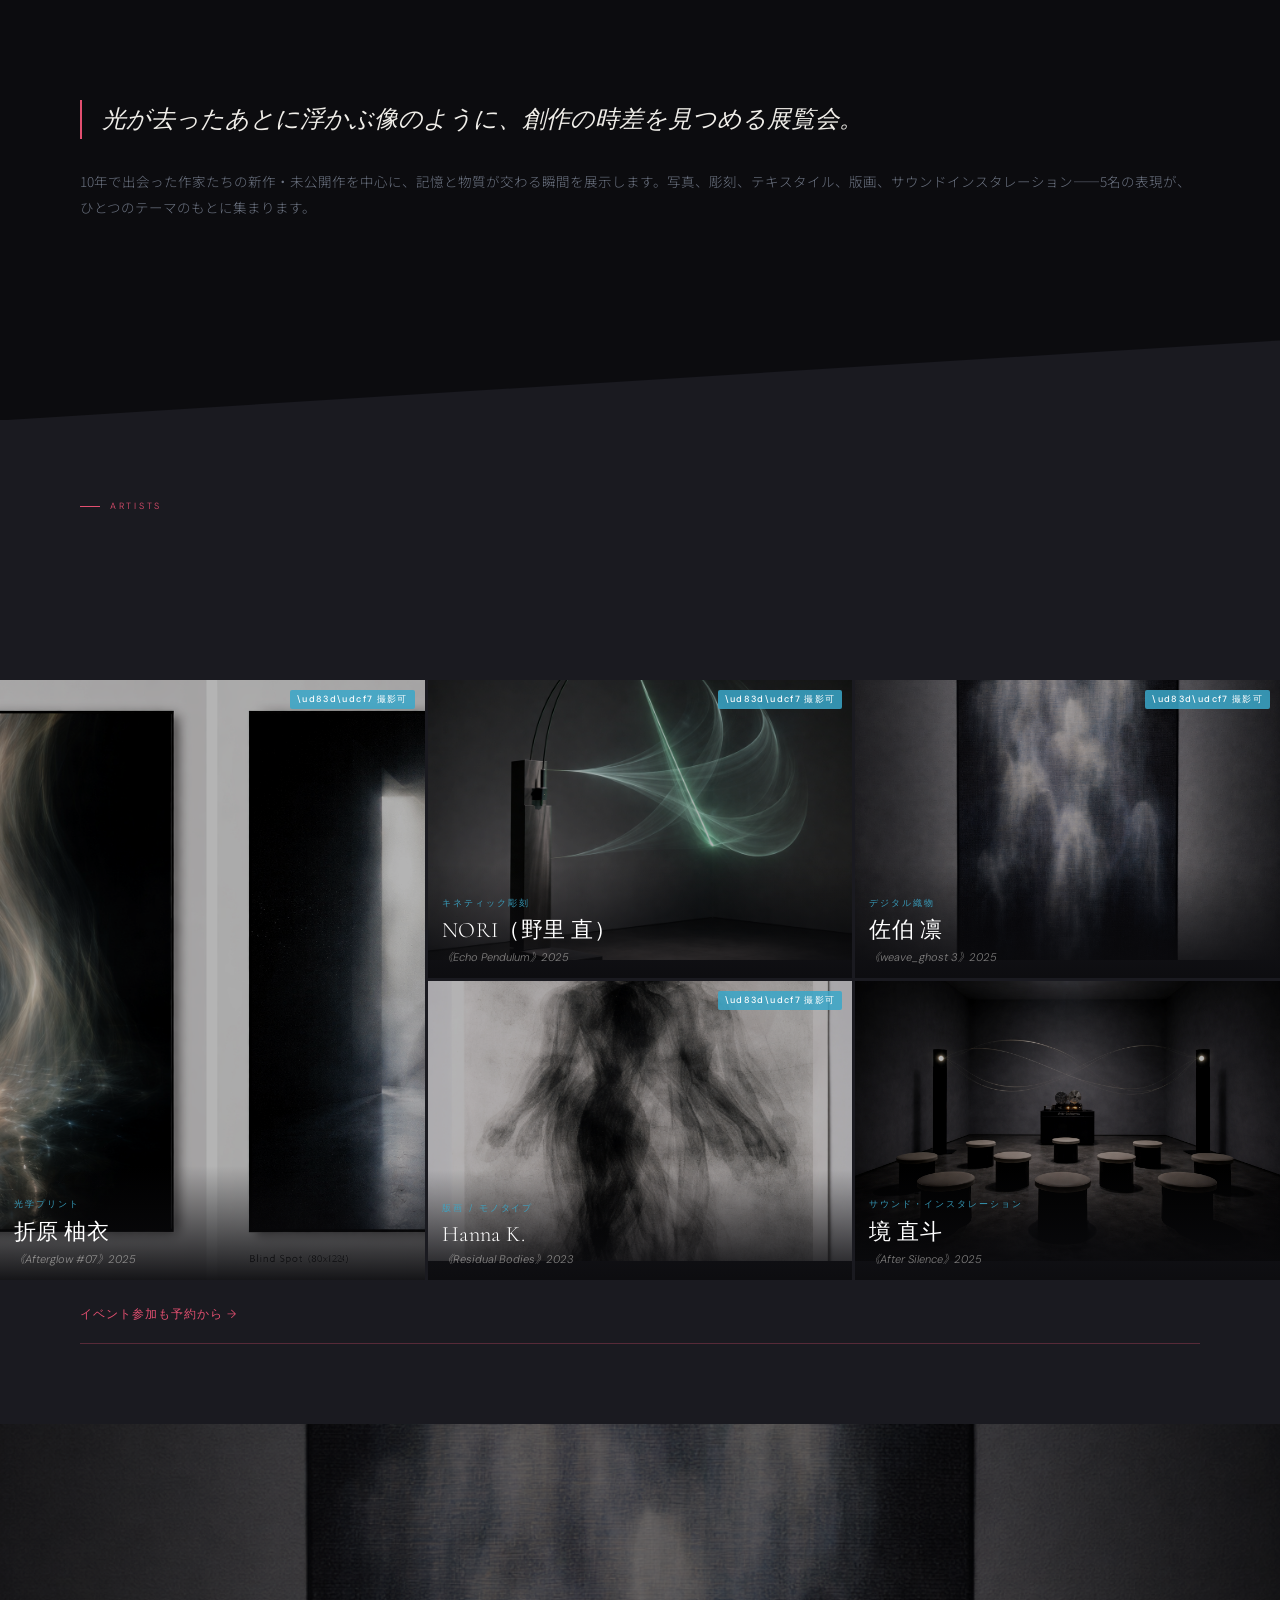
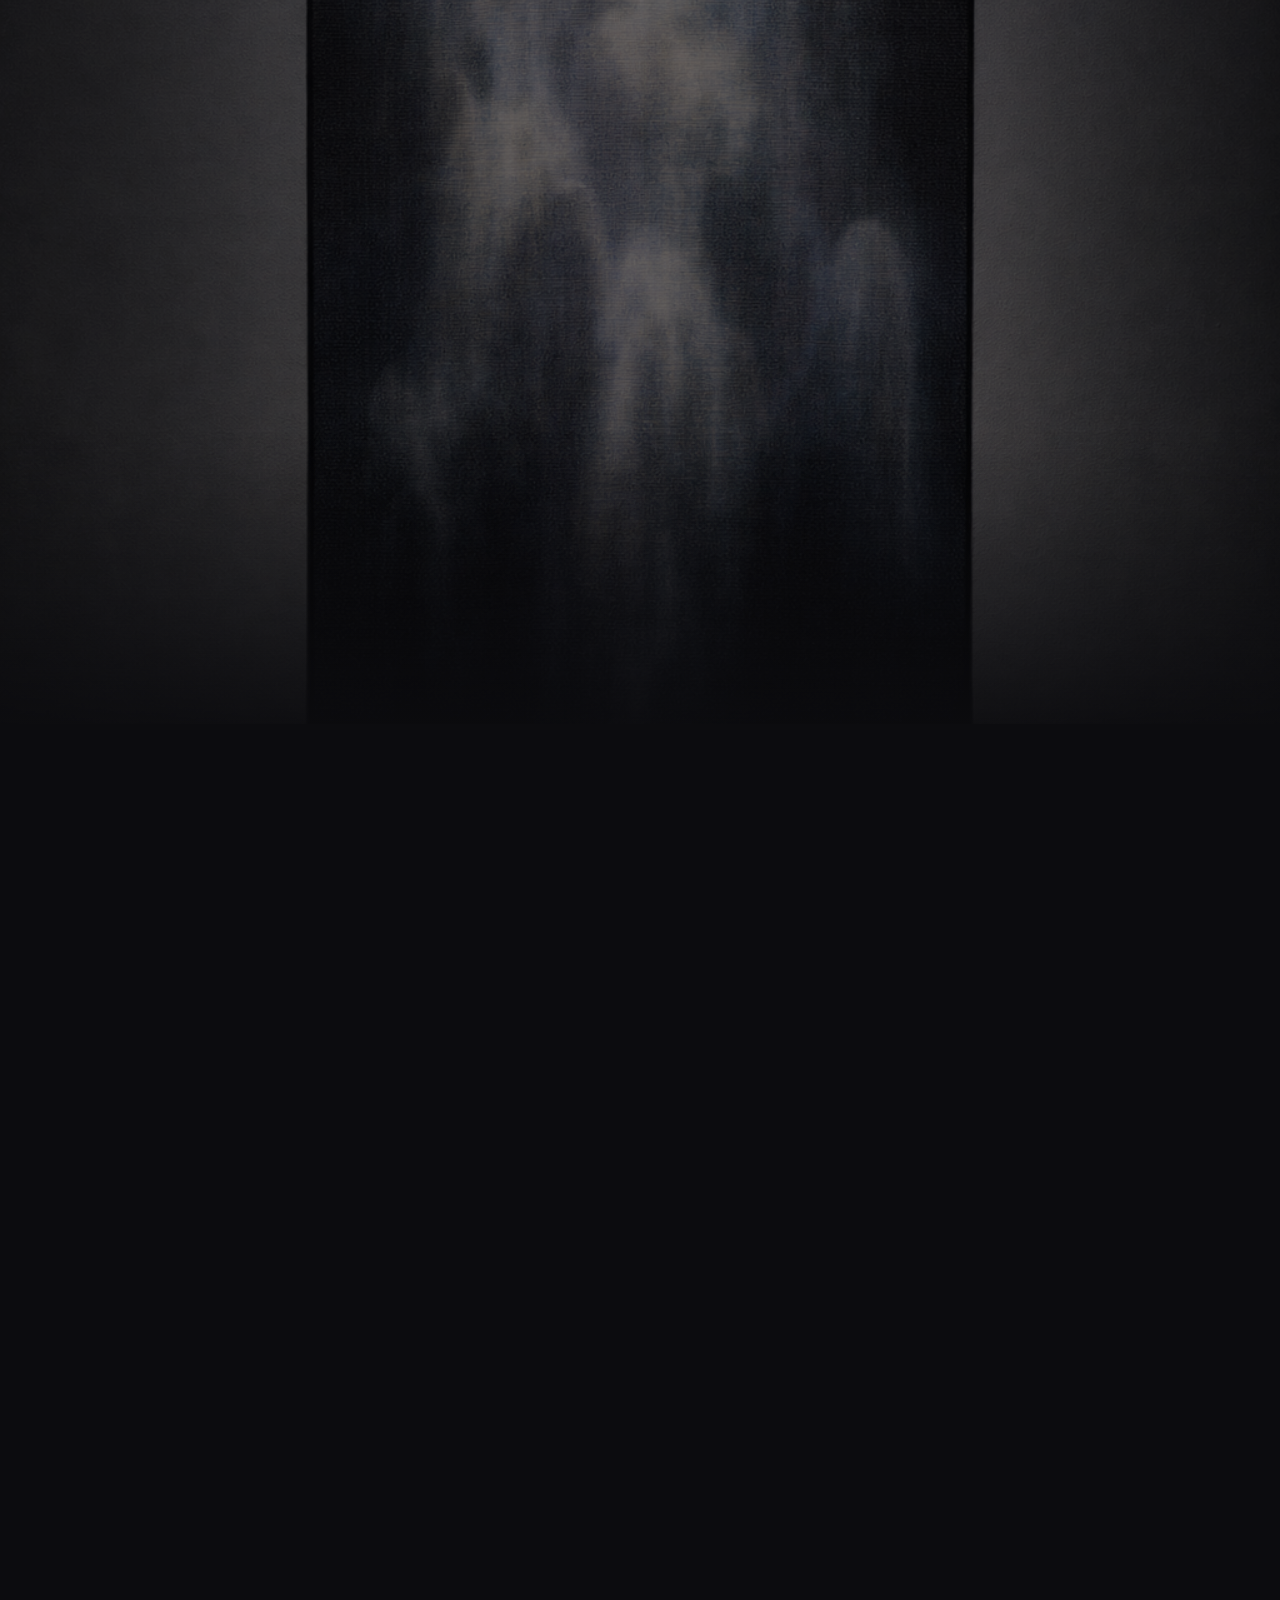
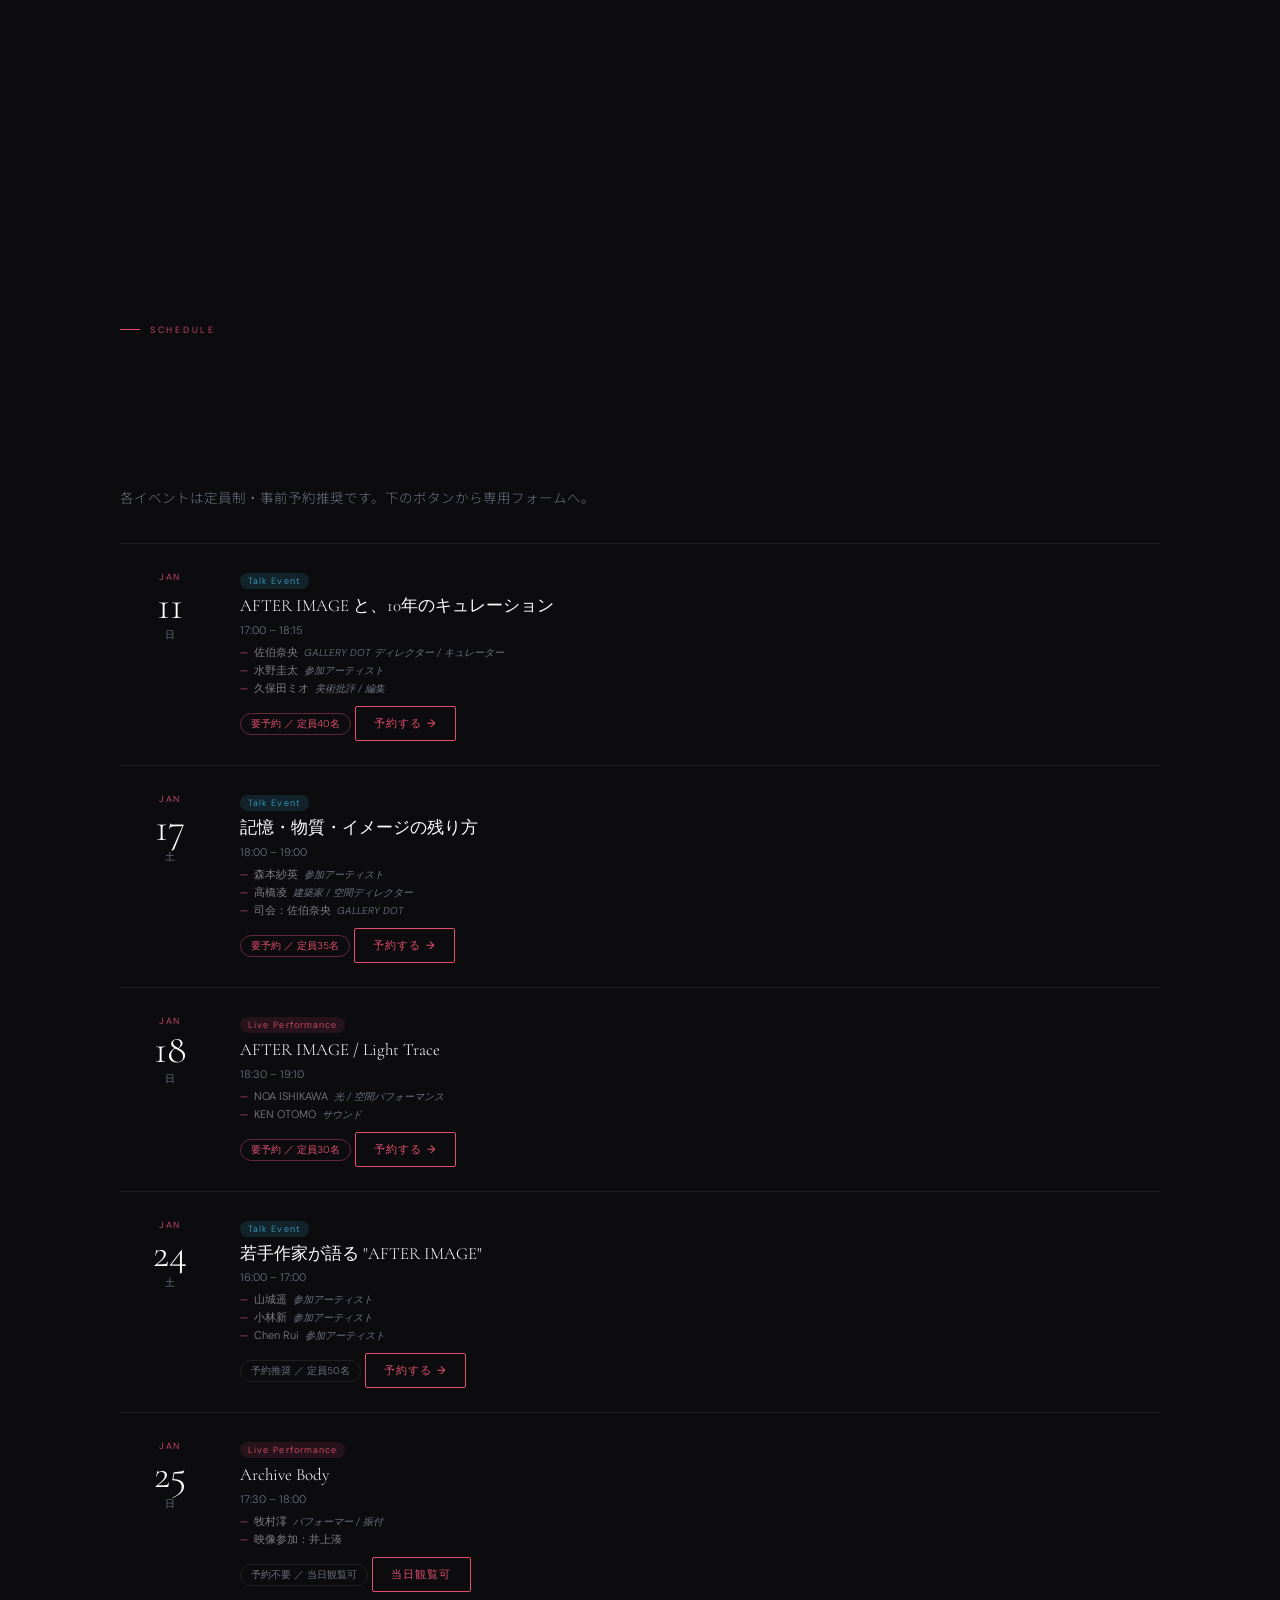
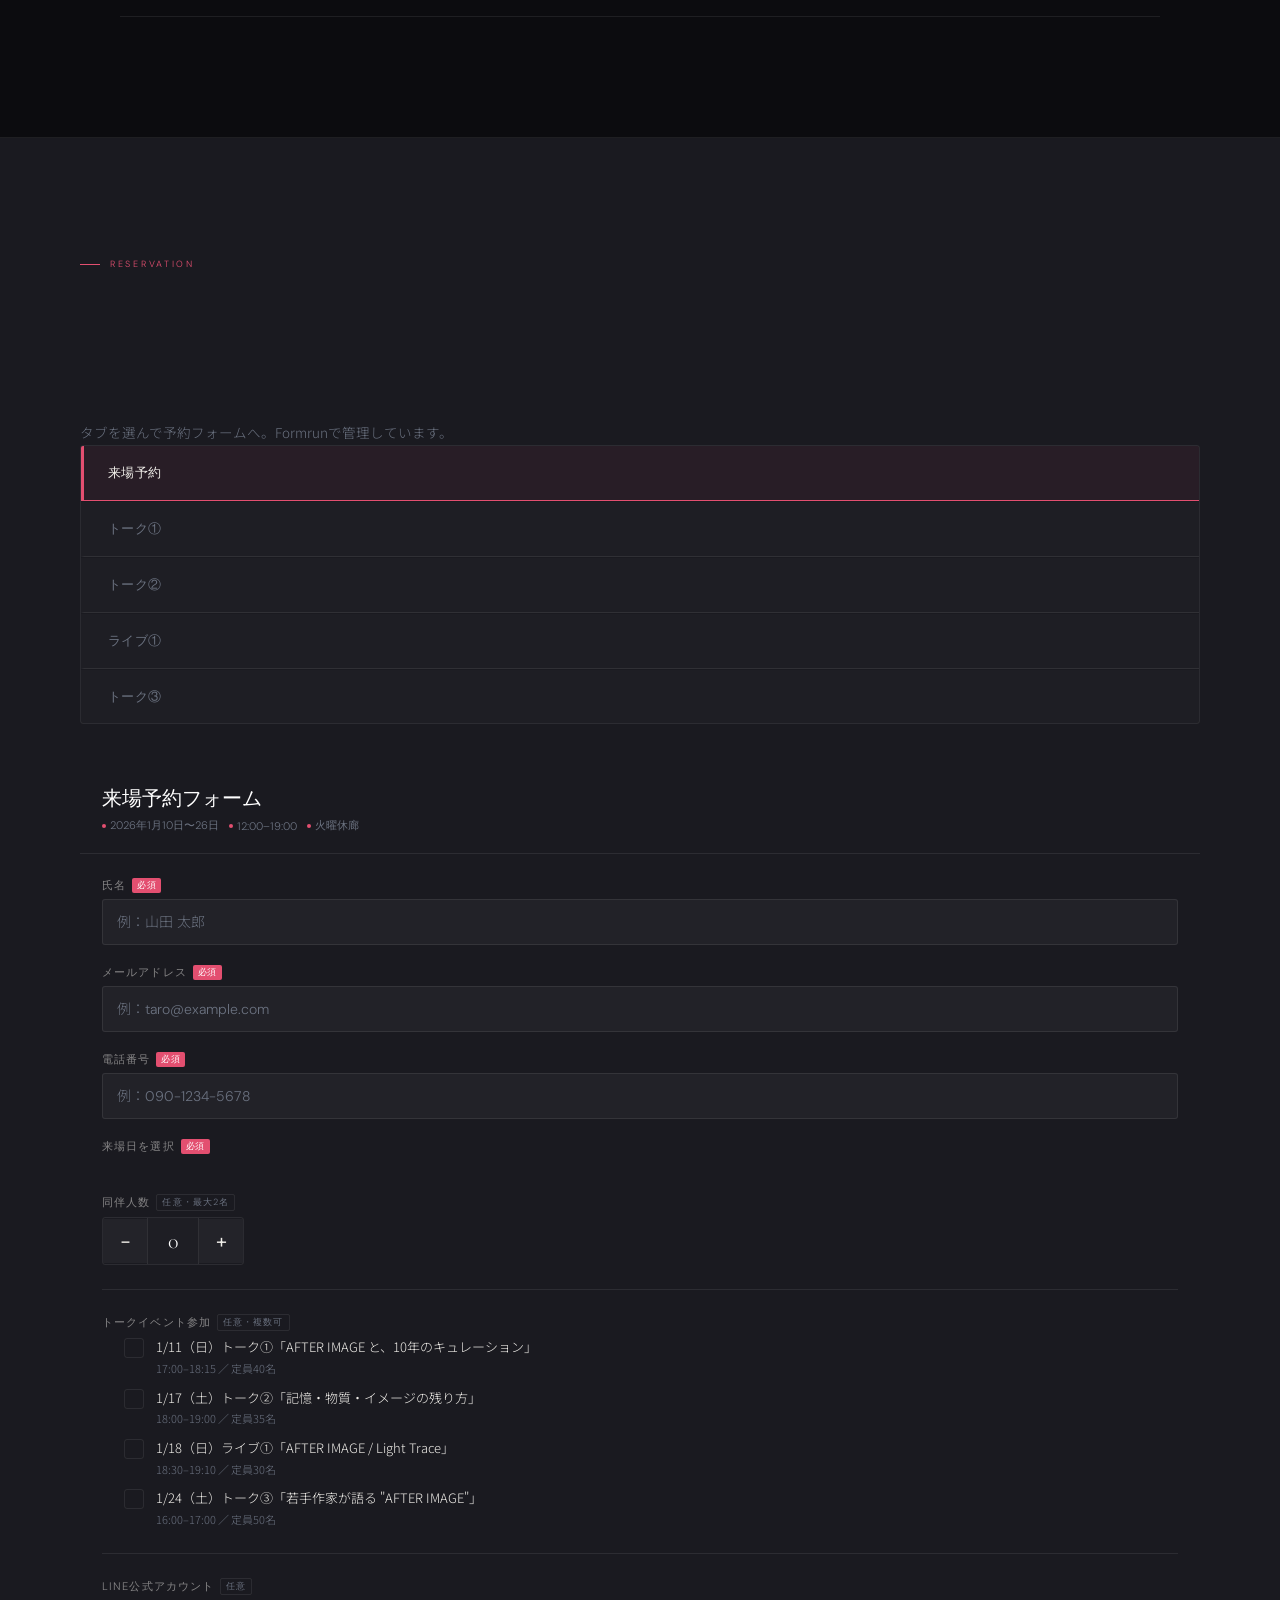
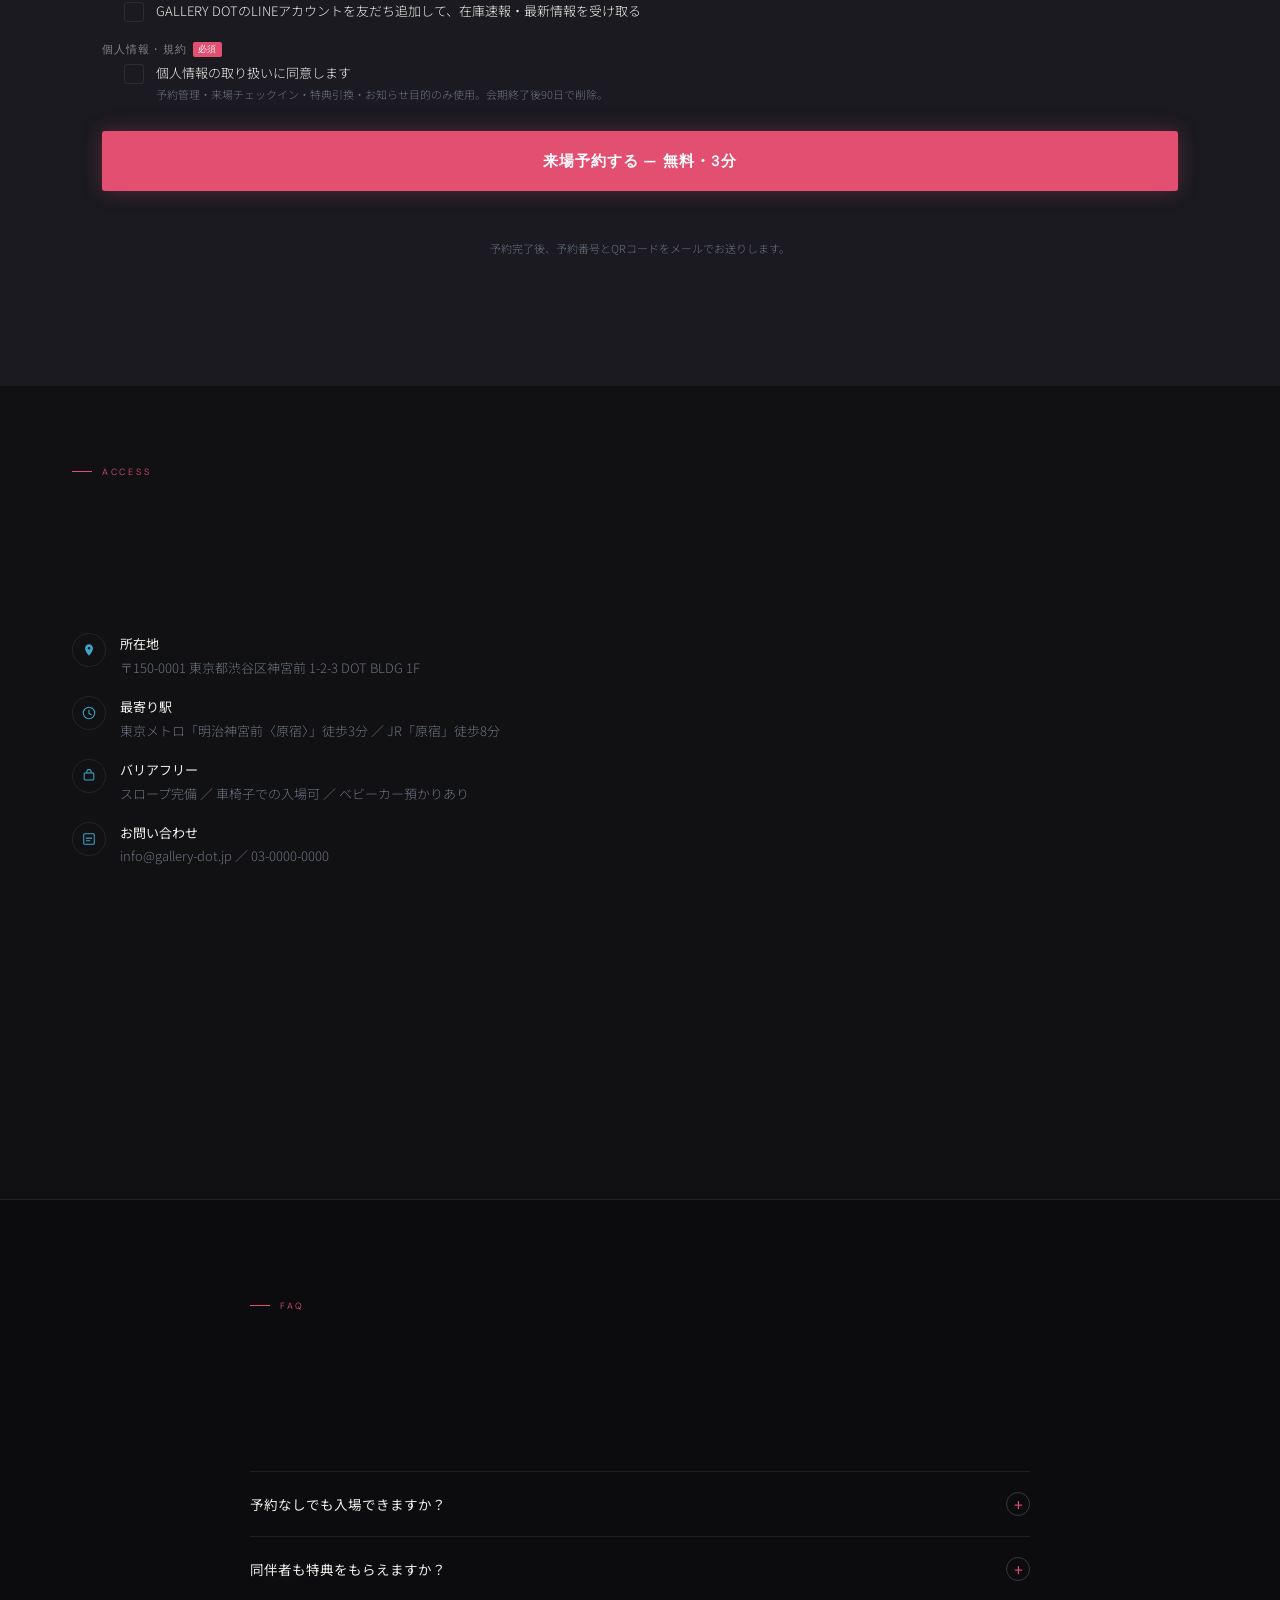
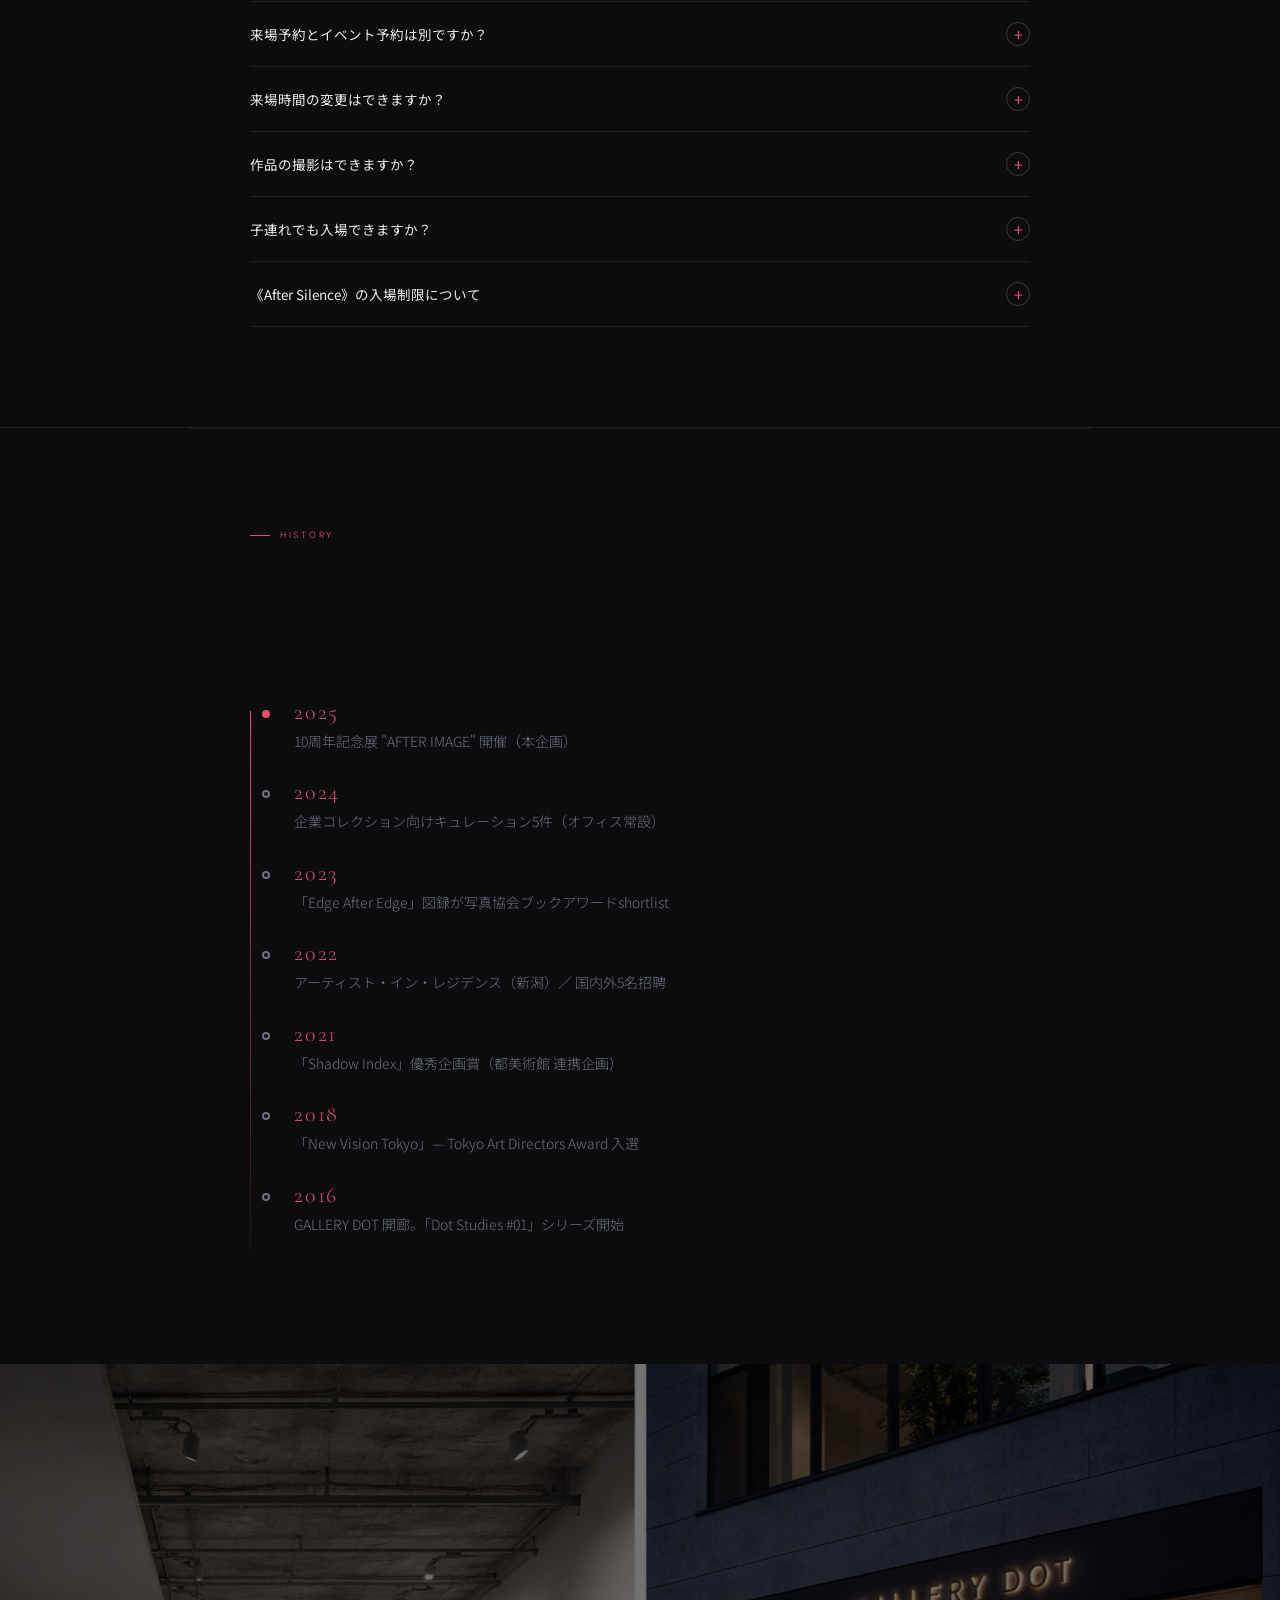
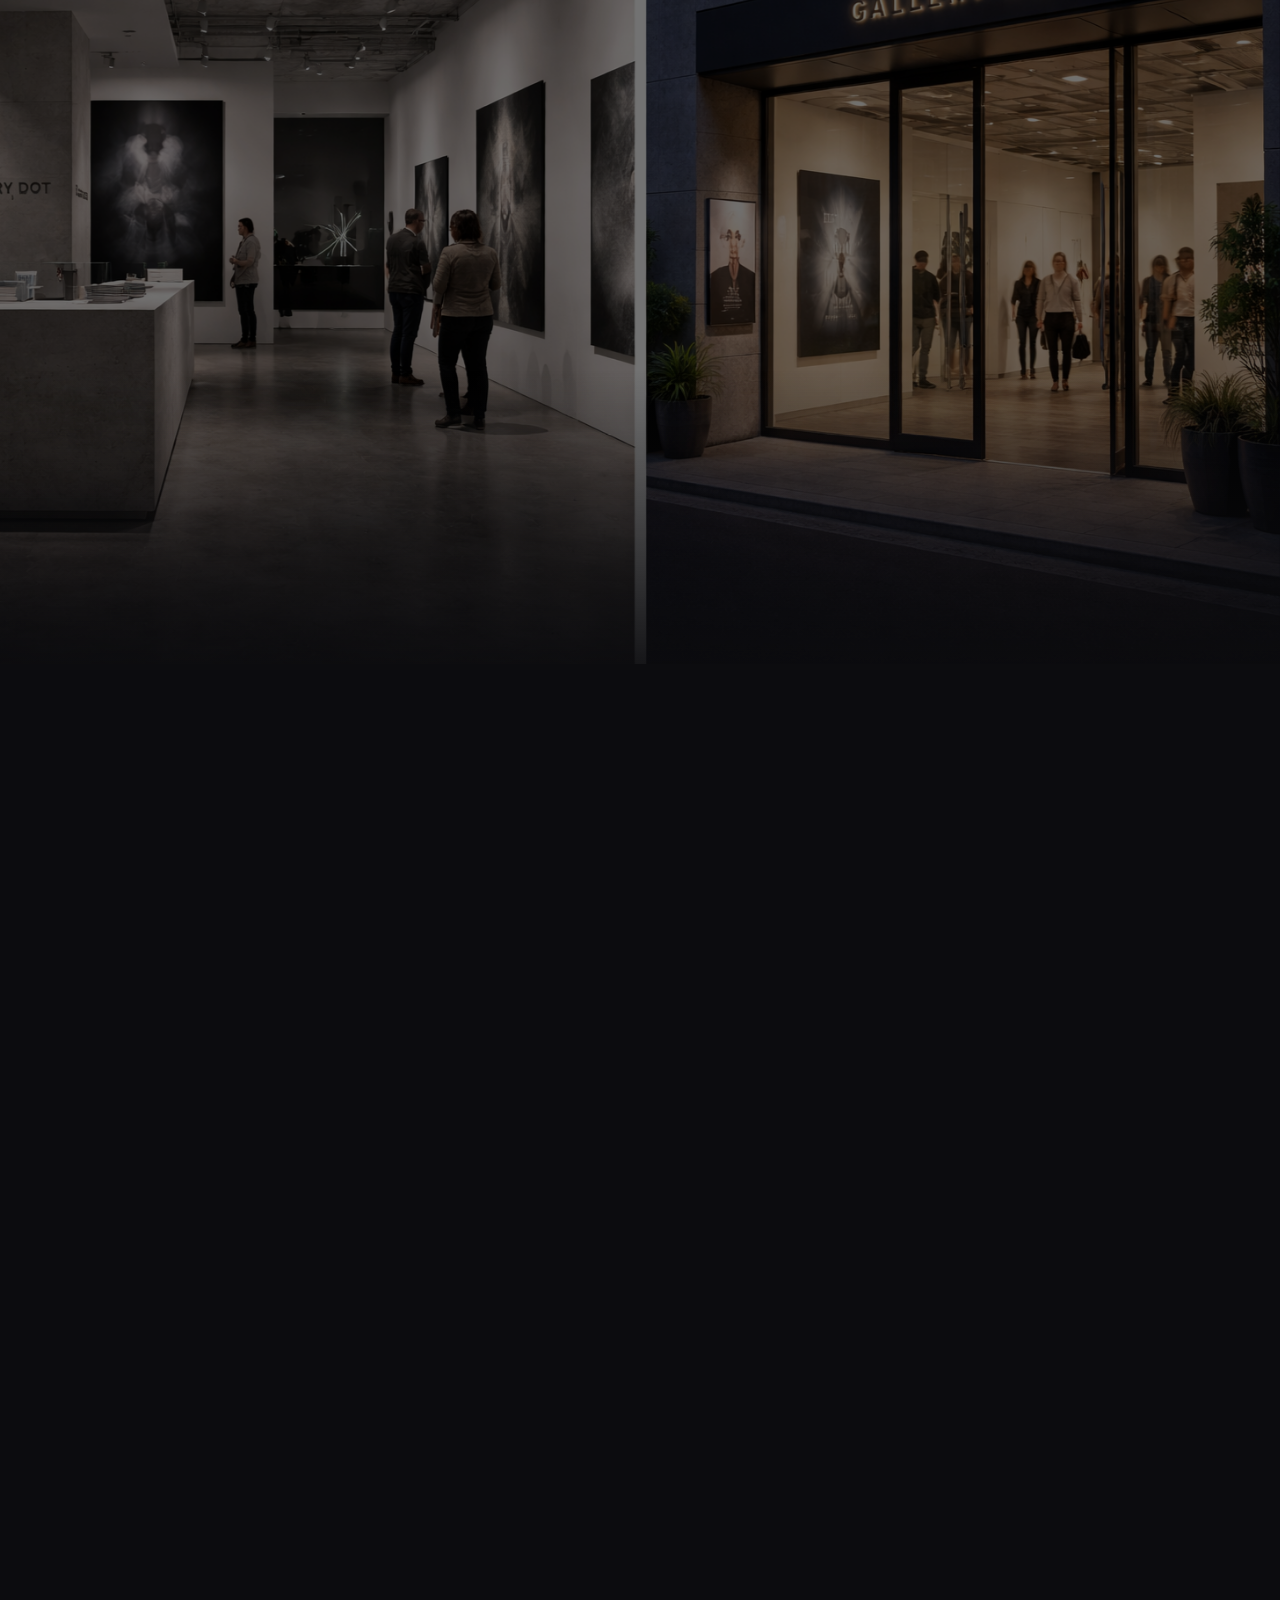
==== commit e7945e7c: "restore: pre-feedback version with GAS calendar form" ====
--- a/index.html
+++ b/index.html
@@ -6,587 +6,63 @@
   <link rel="icon" href="images/favicon.svg" type="image/svg+xml">
   <link rel="apple-touch-icon" href="images/favicon.png">
   <meta name="viewport" content="width=device-width, initial-scale=1.0">
+
+  <!-- SEO -->
   <title>AFTER IMAGE — 10年の残像。GALLERY DOT 10周年記念展 | 2026年1月10日〜26日 原宿</title>
   <meta name="description" content="GALLERY DOT 10周年記念展「AFTER IMAGE」。2026年1月10日〜26日、東京・原宿にて開催。現代アート・写真・彫刻・テキスタイルが交わる5名の展示。事前予約で記念マグカップ進呈。入場無料。">
   <meta name="robots" content="index, follow">
   <link rel="canonical" href="https://gallery-dot.jp/after-image/">
+
+  <!-- OGP -->
   <meta property="og:type"         content="website">
   <meta property="og:title"        content="AFTER IMAGE — 10年の残像。GALLERY DOT 10周年記念展">
   <meta property="og:description"  content="光が去ったあとに浮かぶ像のように、創作の時差を見つめる展覧会。2026年1月10日〜26日 原宿・神宮前。入場無料・事前予約でマグカップ進呈。">
   <meta property="og:url"          content="https://gallery-dot.jp/after-image/">
   <meta property="og:image"        content="https://gallery-dot.jp/after-image/images/ogp.jpg">
+  <meta property="og:image:width"  content="1200">
+  <meta property="og:image:height" content="630">
   <meta property="og:locale"       content="ja_JP">
-  <meta name="twitter:card"        content="summary_large_image">  <link rel="preconnect" href="https://fonts.googleapis.com">
+  <meta property="og:site_name"    content="GALLERY DOT">
+
+  <!-- Twitter Card -->
+  <meta name="twitter:card"        content="summary_large_image">
+  <meta name="twitter:title"       content="AFTER IMAGE — 10年の残像。GALLERY DOT 10周年記念展">
+  <meta name="twitter:description" content="光が去ったあとに浮かぶ像のように、創作の時差を見つめる展覧会。2026年1月10日〜26日 原宿・神宮前。入場無料・事前予約でマグカップ進呈。">
+  <meta name="twitter:image"       content="https://gallery-dot.jp/after-image/images/ogp.jpg">
+  <meta name="twitter:site"        content="@gallery_dot">
+
+  <!-- Favicon -->
+
+  <!-- Web Fonts（非同期読み込み） -->
+  <link rel="preconnect" href="https://fonts.googleapis.com">
   <link rel="preconnect" href="https://fonts.gstatic.com" crossorigin>
-  <link rel="preload" as="style" href="https://fonts.googleapis.com/css2?family=Cormorant+Garamond:ital,wght@0,300;0,400;1,300;1,400&family=DM+Sans:wght@300;400;500&family=Noto+Sans+JP:wght@300;400&display=swap" onload="this.onload=null;this.rel='stylesheet'">
+  <link rel="preload" as="style"
+        href="https://fonts.googleapis.com/css2?family=Cormorant+Garamond:ital,wght@0,300;0,400;1,300;1,400&family=DM+Sans:wght@300;400;500&family=Noto+Sans+JP:wght@300;400&display=swap"
+        onload="this.onload=null;this.rel='stylesheet'">
   <noscript><link rel="stylesheet" href="https://fonts.googleapis.com/css2?family=Cormorant+Garamond:ital,wght@0,300;0,400;1,300;1,400&family=DM+Sans:wght@300;400;500&family=Noto+Sans+JP:wght@300;400&display=swap"></noscript>
-  <script type="application/ld+json">{"@context":"https://schema.org","@type":"Event","name":"AFTER IMAGE — GALLERY DOT 10th Anniversary","startDate":"2026-01-10T12:00:00+09:00","endDate":"2026-01-26T19:00:00+09:00","isAccessibleForFree":true,"location":{"@type":"Place","name":"GALLERY DOT","address":{"@type":"PostalAddress","streetAddress":"神宮前1-2-3 DOT BLDG 1F","addressLocality":"渋谷区","addressRegion":"東京都","postalCode":"150-0001","addressCountry":"JP"}}}</script>
-<style>
-/* ================================================
-   GALLERY DOT PC版  |  style_pc.css (inline)
-   ================================================ */
-@import url('https://fonts.googleapis.com/css2?family=Cormorant+Garamond:ital,wght@0,300;0,400;1,300;1,400&family=DM+Sans:wght@300;400;500&family=Noto+Sans+JP:wght@300;400&display=swap');
-
-:root{
-  --mg:#E34F70; --ink:#0C0C0F; --dim:#1A1A20;
-  --sl:#6B7280; --mist:#F0EEE9; --aq:#3AA7C9;
-  --off:rgba(240,238,233,0.5); --brd:rgba(255,255,255,0.08);
-  --ease:cubic-bezier(0.16,1,0.3,1);
-  --max:1200px; --pad:80px;
-}
-*,*::before,*::after{box-sizing:border-box;margin:0;padding:0}
-html{font-size:16px;scroll-behavior:smooth}
-body{
-  background:var(--ink);color:var(--mist);
-  font-family:'DM Sans','Noto Sans JP',sans-serif;font-weight:300;
-  overflow-x:hidden;-webkit-font-smoothing:antialiased;
-}
-body::after{
-  content:'';position:fixed;inset:0;z-index:9999;pointer-events:none;opacity:0.02;
-  background-image:url("data:image/svg+xml,%3Csvg viewBox='0 0 256 256' xmlns='http://www.w3.org/2000/svg'%3E%3Cfilter id='n'%3E%3CfeTurbulence type='fractalNoise' baseFrequency='0.9' numOctaves='4' stitchTiles='stitch'/%3E%3C/filter%3E%3Crect width='100%25' height='100%25' filter='url(%23n)'/%3E%3C/svg%3E");
-  background-size:180px;
-}
-
-/* Progress */
-#prog{position:fixed;top:0;left:0;width:100%;height:2px;z-index:300}
-#prog-fill{height:2px;width:0%;background:linear-gradient(to right,var(--mg),var(--aq))}
-
-/* ── NAV ── */
-nav{
-  position:fixed;top:0;left:0;width:100%;z-index:200;
-  padding:20px var(--pad);
-  display:flex;align-items:center;justify-content:space-between;
-  background:linear-gradient(rgba(12,12,15,0.85),transparent);
-}
-.nav-logo img{height:24px;filter:brightness(10)}
-.nav-links{display:flex;align-items:center;gap:36px}
-.nav-link{
-  font-size:11px;letter-spacing:0.12em;color:var(--off);
-  text-transform:uppercase;text-decoration:none;font-family:'DM Sans',sans-serif;
-  transition:color 0.2s;
-}
-.nav-link:hover{color:var(--mist)}
-.nav-btn{
-  background:var(--mg);color:#fff;border:none;
-  padding:10px 22px;font-size:11px;font-weight:500;
-  letter-spacing:0.07em;cursor:pointer;border-radius:2px;
-  font-family:'DM Sans',sans-serif;transition:opacity 0.2s;
-}
-.nav-btn:hover{opacity:0.9}
-
-/* ── KEYFRAMES ── */
-@keyframes charIn{
-  0%{opacity:0;transform:translateY(55px) rotate(6deg) scale(0.75);filter:blur(6px)}
-  60%{filter:blur(0)}100%{opacity:1;transform:translateY(0) rotate(0) scale(1)}
-}
-@keyframes fadeRise{from{opacity:0;transform:translateY(28px)}to{opacity:1;transform:translateY(0)}}
-@keyframes blink{0%,100%{opacity:1}50%{opacity:0.25}}
-@keyframes marquee{from{transform:translateX(0)}to{transform:translateX(-50%)}}
-@keyframes float{0%,100%{transform:translateY(0)}50%{transform:translateY(-8px)}}
-@keyframes slideIn{from{opacity:0;transform:translateX(-40px)}to{opacity:1;transform:translateX(0)}}
-
-/* ── HERO ── */
-.hero{
-  position:relative;height:100svh;min-height:700px;
-  display:grid;grid-template-columns:1fr 1fr;
-  align-items:end;overflow:hidden;
-}
-.hero-bg{
-  position:absolute;inset:0;
-  background:url('images/Orihara.png') center top/cover no-repeat;
-  filter:brightness(0.35) contrast(1.1);transform:scale(1.06);will-change:transform;
-}
-.hero-vignette{
-  position:absolute;inset:0;
-  background:
-    linear-gradient(to right, rgba(12,12,15,0.92) 0%, rgba(12,12,15,0.5) 55%, rgba(12,12,15,0.1) 100%),
-    linear-gradient(to bottom, rgba(12,12,15,0.3) 0%, transparent 30%, rgba(12,12,15,0.6) 80%, var(--ink) 100%);
-}
-.hero-left{
-  position:relative;padding:0 var(--pad) 80px;
-  display:flex;flex-direction:column;justify-content:flex-end;
-}
-.hero-right{
-  position:relative;padding:0 var(--pad) 80px;
-  display:flex;flex-direction:column;justify-content:flex-end;
-  align-items:flex-start;
-}
-.hero-badge{
-  display:inline-flex;align-items:center;gap:8px;
-  padding:6px 14px;border:1px solid rgba(227,79,112,0.4);
-  border-radius:20px;margin-bottom:22px;width:fit-content;
-  opacity:0;animation:fadeRise 0.6s 0.2s var(--ease) forwards;
-}
-.live-dot{width:6px;height:6px;background:var(--mg);border-radius:50%;animation:blink 1.8s infinite}
-.live-txt{font-size:11px;letter-spacing:0.18em;color:var(--mg);font-family:'DM Sans',sans-serif}
-.hero-gallery-name{
-  font-size:11px;letter-spacing:0.3em;color:var(--off);text-transform:uppercase;
-  margin-bottom:12px;font-family:'DM Sans',sans-serif;
-  opacity:0;animation:fadeRise 0.6s 0.3s var(--ease) forwards;
-}
-.hero-ttl{
-  font-family:'Cormorant Garamond',serif;font-size:clamp(72px,9vw,130px);
-  font-weight:300;line-height:0.88;letter-spacing:-0.03em;
-  color:#fff;margin-bottom:14px;
-}
-.hero-ttl em{font-style:italic;color:var(--mist)}
-.hero-ttl .ch{display:inline-block;opacity:0;animation:charIn 0.9s var(--ease) forwards}
-.hero-sub{
-  font-size:14px;color:var(--off);letter-spacing:0.06em;line-height:1.75;
-  margin-bottom:0;opacity:0;animation:fadeRise 0.7s 0.9s var(--ease) forwards;
-}
-
-/* hero right — stats + CTA */
-.hero-stat-grid{
-  display:grid;grid-template-columns:1fr 1fr;
-  gap:1px;background:var(--brd);
-  margin-bottom:36px;width:100%;
-  border:1px solid var(--brd);
-  opacity:0;animation:fadeRise 0.7s 0.8s var(--ease) forwards;
-}
-.hero-stat{
-  padding:20px 22px;background:rgba(12,12,15,0.8);
-  display:flex;flex-direction:column;gap:5px;
-}
-.hero-stat-lbl{font-size:9px;letter-spacing:0.2em;color:var(--mg);text-transform:uppercase;font-family:'DM Sans',sans-serif}
-.hero-stat-val{font-family:'Cormorant Garamond',serif;font-size:22px;color:#fff}
-.hero-btns{
-  display:flex;flex-direction:column;gap:10px;width:100%;
-  opacity:0;animation:fadeRise 0.7s 1.0s var(--ease) forwards;
-}
-
-/* ── BUTTONS ── */
-.btn-a{
-  display:block;width:100%;background:var(--mg);color:#fff;border:none;
-  padding:18px 24px;font-size:13px;font-weight:500;letter-spacing:0.05em;
-  text-align:center;cursor:pointer;border-radius:2px;font-family:'DM Sans',sans-serif;
-  transition:transform 0.2s var(--ease),opacity 0.2s;
-}
-.btn-a:hover{opacity:0.9}
-.btn-a:active{transform:scale(0.98)}
-.btn-b{
-  display:flex;align-items:center;justify-content:center;gap:10px;
-  width:100%;background:transparent;border:1px solid var(--brd);
-  color:var(--mist);padding:14px 24px;font-size:12px;letter-spacing:0.07em;
-  cursor:pointer;border-radius:2px;font-family:'DM Sans',sans-serif;
-  font-weight:300;opacity:0.75;transition:border-color 0.2s,opacity 0.2s;
-}
-.btn-b:hover{opacity:1;border-color:rgba(255,255,255,0.2)}
-.line-icon{
-  width:20px;height:20px;background:rgba(255,255,255,0.15);border-radius:4px;
-  display:flex;align-items:center;justify-content:center;flex-shrink:0;
-}
-
-/* ── CONTAINER ── */
-.container{max-width:var(--max);margin:0 auto;padding:0 var(--pad)}
-.container-wide{max-width:1400px;margin:0 auto;padding:0 var(--pad)}
-
-/* ── MARQUEE ── */
-.marquee-strip{
-  overflow:hidden;white-space:nowrap;
-  border-top:1px solid var(--brd);border-bottom:1px solid var(--brd);
-  padding:16px 0;background:rgba(255,255,255,0.02);
-}
-.marquee-inner{display:inline-block;animation:marquee 28s linear infinite}
-.marquee-inner span{
-  font-family:'Cormorant Garamond',serif;font-size:15px;font-style:italic;
-  font-weight:300;letter-spacing:0.12em;color:var(--off);padding:0 32px;
-}
-.marquee-inner .dot{color:var(--mg);font-style:normal}
-
-/* ── SECTION COMMON ── */
-.s-eyebrow{
-  font-size:9px;letter-spacing:0.3em;color:var(--mg);text-transform:uppercase;
-  margin-bottom:20px;font-family:'DM Sans',sans-serif;
-  display:flex;align-items:center;gap:12px;
-}
-.s-eyebrow::before{content:'';width:24px;height:1px;background:var(--mg);flex-shrink:0}
-.s-ttl{
-  font-family:'Cormorant Garamond',serif;font-size:clamp(42px,4vw,64px);
-  font-weight:300;line-height:1.05;letter-spacing:-0.01em;color:#fff;margin-bottom:24px;
-}
-.s-ttl em{font-style:italic}
-.s-body{font-size:15px;line-height:1.9;color:var(--sl);font-family:'Noto Sans JP',sans-serif;font-weight:300}
-
-/* ── REVEAL ── */
-.reveal{opacity:0;transform:translateY(28px);transition:opacity 0.85s var(--ease),transform 0.85s var(--ease)}
-.reveal.in{opacity:1;transform:translateY(0)}
-.reveal-left{opacity:0;transform:translateX(-50px);transition:opacity 0.8s var(--ease),transform 0.8s var(--ease)}
-.reveal-left.in{opacity:1;transform:translateX(0)}
-.reveal-scale{opacity:0;transform:scale(1.1);transition:opacity 0.9s var(--ease),transform 0.9s var(--ease)}
-.reveal-scale.in{opacity:1;transform:scale(1)}
-.reveal-clip{clip-path:inset(100% 0 0 0);transition:clip-path 1s var(--ease)}
-.reveal-clip.in{clip-path:inset(0% 0 0 0)}
-.stagger-child{opacity:0;transform:translateY(24px);transition:opacity 0.7s var(--ease),transform 0.7s var(--ease)}
-.stagger-child.in{opacity:1;transform:translateY(0)}
-.word-reveal .word{display:inline;opacity:0;filter:blur(4px);transition:opacity 0.6s var(--ease),filter 0.6s var(--ease)}
-.word-reveal.in .word{opacity:1;filter:blur(0)}
-
-/* ── GIFT ── */
-.gift-section{padding:120px var(--pad);position:relative;overflow:hidden}
-.gift-glow{
-  position:absolute;top:-120px;right:-120px;width:400px;height:400px;border-radius:50%;
-  background:radial-gradient(circle,rgba(227,79,112,0.1) 0%,transparent 65%);
-  pointer-events:none;animation:float 6s infinite;
-}
-.gift-grid{display:grid;grid-template-columns:1fr 1fr;gap:80px;align-items:start;max-width:var(--max);margin:0 auto}
-.gift-left{}
-.gift-mug{
-  width:100%;aspect-ratio:4/3;object-fit:cover;
-  display:block;border-radius:2px;margin-top:36px;
-}
-.gift-mug-badge{
-  display:inline-block;margin-top:12px;
-  background:var(--mg);color:#fff;padding:8px 18px;
-  font-size:12px;font-weight:500;letter-spacing:0.08em;border-radius:2px;
-  font-family:'DM Sans',sans-serif;
-}
-.gift-right{padding-top:8px}
-.steps{margin-top:32px;display:flex;flex-direction:column;gap:0;border-top:1px solid var(--brd)}
-.step{display:flex;gap:20px;align-items:flex-start;padding:22px 0;border-bottom:1px solid var(--brd)}
-.step-num{
-  width:38px;height:38px;flex-shrink:0;border-radius:50%;
-  border:1px solid rgba(227,79,112,0.45);
-  display:flex;align-items:center;justify-content:center;
-  font-family:'Cormorant Garamond',serif;font-size:18px;color:var(--mg);
-}
-.step-title{font-size:14px;font-weight:500;color:var(--mist);margin-bottom:4px}
-.step-desc{font-size:13px;color:var(--sl);line-height:1.6;font-family:'Noto Sans JP',sans-serif}
-.stock{
-  margin-top:32px;padding:24px;
-  border:1px solid rgba(227,79,112,0.25);border-radius:3px;
-  background:rgba(227,79,112,0.05);
-}
-.stock-hd{display:flex;align-items:center;justify-content:space-between;margin-bottom:16px}
-.stock-title{font-size:11px;letter-spacing:0.18em;color:var(--mg);text-transform:uppercase;font-family:'DM Sans',sans-serif}
-.stock-live{display:flex;align-items:center;gap:6px;font-size:11px;color:var(--aq)}
-.stock-live-dot{width:7px;height:7px;border-radius:50%;background:var(--aq);animation:blink 1.8s infinite}
-.stock-row{display:flex;align-items:center;justify-content:space-between;margin-bottom:7px}
-.stock-date{font-size:13px;color:var(--off)}
-.stock-num{font-family:'Cormorant Garamond',serif;font-size:20px;color:#fff}
-.stock-num b{color:var(--mg)}
-.stock-num.aq{color:var(--aq)}
-.track{height:2px;background:rgba(255,255,255,0.07);border-radius:1px;margin-bottom:16px;overflow:hidden}
-.fill{height:2px;background:var(--mg);border-radius:1px}
-.fill.aq{background:var(--aq)}
-.stock-note{font-size:11px;color:var(--sl);margin-top:12px}
-.stock-fill-70{width:70%}
-.stock-fill-95{width:95%}
-.stock-fill-55{width:55%}
-
-/* ── STICKY SCENE ── */
-.sticky-scene{position:relative;height:200svh}
-.sticky-inner{position:sticky;top:0;height:100svh;overflow:hidden}
-.sticky-img{width:100%;height:100%;object-fit:cover;filter:brightness(0.45);will-change:transform,filter}
-.sticky-content{
-  position:absolute;bottom:0;left:0;right:0;
-  padding:60px var(--pad);
-  background:linear-gradient(transparent,rgba(12,12,15,0.9));
-  display:flex;align-items:flex-end;justify-content:space-between;
-}
-.sticky-text-item{opacity:0;transform:translateY(50px);will-change:opacity,transform;margin-bottom:10px}
-.sticky-label{font-size:10px;letter-spacing:0.3em;color:var(--mg);text-transform:uppercase;font-family:'DM Sans',sans-serif;margin-bottom:8px}
-.sticky-title{font-family:'Cormorant Garamond',serif;font-size:52px;font-weight:300;color:#fff;line-height:1.05}
-.sticky-title em{font-style:italic}
-.sticky-sub{font-size:14px;color:var(--off);line-height:1.7;font-family:'Noto Sans JP',sans-serif;margin-top:10px}
-
-/* ── CONCEPT ── */
-.concept-section{
-  padding:120px var(--pad);
-  display:grid;grid-template-columns:1fr 1fr;gap:100px;align-items:center;
-  max-width:var(--max);margin:0 auto;
-}
-.concept-bg-num{
-  font-family:'Cormorant Garamond',serif;font-size:220px;font-weight:300;
-  color:rgba(255,255,255,0.025);line-height:1;user-select:none;pointer-events:none;
-  position:absolute;right:60px;
-}
-.blockq{
-  font-family:'Cormorant Garamond',serif;font-size:26px;font-style:italic;
-  font-weight:300;line-height:1.6;color:var(--mist);
-  margin:32px 0;padding-left:24px;border-left:2px solid var(--mg);
-}
-
-/* ── ARTISTS GRID (PC: 3col) ── */
-.artists-section{padding:0 0 120px;position:relative}
-.artists-header-row{
-  display:flex;align-items:flex-end;justify-content:space-between;
-  padding:100px var(--pad) 48px;max-width:var(--max);margin:0 auto;
-}
-.artists-grid-pc{
-  display:grid;grid-template-columns:2fr 1fr 1fr;
-  grid-template-rows:auto auto;
-  gap:3px;
-  max-width:100%;
-}
-.a-card{position:relative;overflow:hidden;cursor:pointer}
-.a-card img{
-  width:100%;height:440px;object-fit:cover;display:block;
-  filter:brightness(0.7) contrast(1.05) saturate(0.85);
-  transition:filter 0.5s ease,transform 0.6s ease;
-}
-.a-card:hover img{filter:brightness(0.88) saturate(1.0);transform:scale(1.03)}
-.a-card--large img{height:600px}
-.a-photo-badge{
-  position:absolute;top:14px;right:14px;
-  background:rgba(58,167,201,0.85);color:#fff;
-  font-size:10px;letter-spacing:0.15em;padding:5px 10px;
-  border-radius:2px;font-family:'DM Sans',sans-serif;font-weight:500;
-}
-.a-over{
-  position:absolute;bottom:0;left:0;right:0;padding:44px 22px 22px;
-  background:linear-gradient(transparent,rgba(12,12,15,0.94));
-}
-.a-type{font-size:9px;letter-spacing:0.2em;color:var(--aq);text-transform:uppercase;margin-bottom:5px;font-family:'DM Sans',sans-serif}
-.a-name{font-family:'Cormorant Garamond',serif;font-size:22px;color:#fff;margin-bottom:3px}
-.a-work{font-size:12px;color:var(--sl);font-style:italic}
-
-/* ── SCHEDULE (PC: 2col) ── */
-.sched-section{padding:120px var(--pad);max-width:var(--max);margin:0 auto}
-.sched-header-row{display:flex;align-items:flex-end;justify-content:space-between;margin-bottom:52px}
-.sched-inline-cta{
-  font-size:13px;color:var(--mg);letter-spacing:0.08em;
-  font-family:'DM Sans',sans-serif;border-bottom:1px solid rgba(227,79,112,0.4);
-  padding-bottom:3px;text-decoration:none;cursor:pointer;transition:opacity 0.2s;
-}
-.sched-inline-cta:hover{opacity:0.75}
-.evt-grid{display:grid;grid-template-columns:1fr 1fr;gap:0 48px}
-.evt{
-  display:grid;grid-template-columns:72px 1fr;gap:22px;
-  padding:28px 0;border-top:1px solid var(--brd);align-items:start;
-}
-.evt:last-child{border-bottom:1px solid var(--brd)}
-.evt-date{text-align:center}
-.evt-m{font-size:9px;letter-spacing:0.2em;color:var(--mg);text-transform:uppercase;display:block;margin-bottom:2px;font-family:'DM Sans',sans-serif}
-.evt-d{font-family:'Cormorant Garamond',serif;font-size:42px;font-weight:300;color:#fff;line-height:1;display:block}
-.evt-w{font-size:10px;color:var(--sl);display:block;margin-top:3px;font-family:'DM Sans',sans-serif}
-.evt-badge{display:inline-block;padding:2px 9px;font-size:9px;letter-spacing:0.12em;border-radius:20px;font-family:'DM Sans',sans-serif;margin-bottom:6px}
-.evt-badge.talk{background:rgba(58,167,201,0.15);color:var(--aq)}
-.evt-badge.perf{background:rgba(227,79,112,0.12);color:var(--mg)}
-.evt-ttl{font-family:'Cormorant Garamond',serif;font-size:18px;color:#fff;line-height:1.4;margin-bottom:5px}
-.evt-time{font-size:12px;color:var(--sl);font-family:'DM Sans',sans-serif}
-.evt-speakers{margin-top:9px;display:flex;flex-direction:column;gap:3px}
-.evt-speaker{font-size:12px;color:var(--off);font-family:'DM Sans',sans-serif;display:flex;align-items:baseline;gap:6px}
-.evt-speaker::before{content:'—';color:var(--mg);font-size:10px;flex-shrink:0}
-.evt-speaker-role{color:var(--sl);font-size:11px;font-style:italic}
-.evt-cap{display:inline-block;margin-top:10px;padding:4px 12px;border:1px solid var(--brd);font-size:10px;color:var(--sl);border-radius:20px;font-family:'DM Sans',sans-serif}
-.evt-cap.required{border-color:rgba(227,79,112,0.4);color:var(--mg)}
-.evt-reserve-btn{
-  display:inline-block;margin-top:10px;padding:8px 16px;
-  background:transparent;border:1px solid rgba(227,79,112,0.45);
-  color:var(--mg);font-size:10px;letter-spacing:0.12em;
-  cursor:pointer;border-radius:2px;font-family:'DM Sans',sans-serif;
-  text-transform:uppercase;transition:background 0.2s,color 0.2s;
-}
-.evt-reserve-btn:hover{background:var(--mg);color:#fff}
-.evt-reserve-btn.free{border-color:rgba(255,255,255,0.15);color:var(--sl);cursor:default}
-
-/* ── RESERVATION ── */
-.res-section{padding:120px var(--pad);background:var(--dim);max-width:100%}
-.res-inner{max-width:var(--max);margin:0 auto}
-.res-tabs{
-  display:flex;gap:0;border-bottom:1px solid var(--brd);
-  margin-bottom:40px;overflow-x:auto;scrollbar-width:none;
-}
-.res-tabs::-webkit-scrollbar{display:none}
-.res-tab{
-  flex:0 0 auto;padding:14px 22px;font-size:12px;letter-spacing:0.12em;
-  color:var(--sl);text-transform:uppercase;cursor:pointer;
-  border:none;background:none;border-bottom:2px solid transparent;
-  white-space:nowrap;font-family:'DM Sans',sans-serif;
-  transition:color 0.2s,border-color 0.2s;margin-bottom:-1px;
-}
-.res-tab.active{color:var(--mg);border-bottom-color:var(--mg)}
-.res-panel{display:none}
-.res-panel.active{display:block}
-.gform-wrap{border:1px solid var(--brd);border-radius:4px;overflow:hidden;background:rgba(255,255,255,0.02)}
-.gform-header{display:flex;align-items:center;gap:14px;padding:12px 20px;background:rgba(255,255,255,0.04);border-bottom:1px solid var(--brd)}
-.gform-header-dots{display:flex;gap:6px}
-.gform-header-dots span{width:9px;height:9px;border-radius:50%;background:var(--brd)}
-.gform-header-dots span:first-child{background:rgba(255,90,90,0.5)}
-.gform-header-dots span:nth-child(2){background:rgba(255,190,0,0.5)}
-.gform-header-dots span:nth-child(3){background:rgba(0,200,80,0.5)}
-.gform-header-url{font-size:12px;color:var(--sl);letter-spacing:0.08em;font-family:'DM Sans',sans-serif}
-.gform-iframe{display:block;width:100%;min-height:900px;border:none;background:#fff}
-.gform-placeholder{
-  display:flex;flex-direction:column;align-items:center;justify-content:center;
-  padding:80px 40px;text-align:center;gap:16px;min-height:400px;
-}
-.gform-wrap.loaded .gform-placeholder{display:none}
-.gform-placeholder-icon{width:64px;height:64px;border:1px solid rgba(227,79,112,0.3);border-radius:50%;display:flex;align-items:center;justify-content:center;color:var(--mg)}
-.gform-placeholder-ttl{font-family:'Cormorant Garamond',serif;font-size:26px;font-weight:300;color:#fff}
-.gform-placeholder-sub{font-size:13.5px;color:var(--sl);line-height:1.8;font-family:'Noto Sans JP',sans-serif}
-.gform-placeholder-sub code{font-family:monospace;font-size:12px;color:var(--aq);background:rgba(58,167,201,0.1);padding:2px 8px;border-radius:3px}
-.gform-create-btn{max-width:300px;margin-top:4px;font-size:13px}
-
-/* ── ACCESS ── */
-.access-section{padding:0}
-.access-grid{display:grid;grid-template-columns:1fr 1fr;min-height:580px}
-.access-map{position:relative;overflow:hidden}
-.access-map iframe{width:100%;height:100%;border:none;display:block;min-height:580px;filter:invert(90%) hue-rotate(180deg) saturate(0.6) brightness(0.85)}
-.access-info{padding:80px var(--pad);background:var(--dim);display:flex;flex-direction:column;justify-content:center}
-.ac-grid{margin-top:32px;display:flex;flex-direction:column;gap:22px}
-.ac-row{display:flex;gap:16px;align-items:flex-start}
-.ac-ic{width:36px;height:36px;flex-shrink:0;border:1px solid var(--brd);border-radius:50%;display:flex;align-items:center;justify-content:center;color:var(--aq)}
-.ac-txt{font-size:14px;line-height:1.65;color:var(--sl);font-family:'Noto Sans JP',sans-serif;font-weight:300}
-.ac-txt strong{color:var(--mist);font-weight:400;display:block;margin-bottom:2px}
-
-/* ── FAQ ── */
-.faq-section{padding:120px var(--pad)}
-.faq-inner{max-width:var(--max);margin:0 auto;display:grid;grid-template-columns:380px 1fr;gap:80px}
-.faq-list{margin-top:0}
-.fi{border-top:1px solid var(--brd)}
-.fi:last-child{border-bottom:1px solid var(--brd)}
-.fq{
-  width:100%;background:none;border:none;color:var(--mist);
-  text-align:left;padding:22px 0;font-size:15px;line-height:1.5;
-  cursor:pointer;display:flex;justify-content:space-between;align-items:center;gap:16px;
-  font-family:'Noto Sans JP',sans-serif;font-weight:400;
-}
-.fq-ico{
-  width:26px;height:26px;flex-shrink:0;border:1px solid rgba(255,255,255,0.18);
-  border-radius:50%;display:flex;align-items:center;justify-content:center;
-  font-size:18px;color:var(--mg);line-height:1;
-  transition:transform 0.35s var(--ease),background 0.3s,border-color 0.3s;
-}
-.fi.open .fq-ico{transform:rotate(45deg);background:var(--mg);color:#fff;border-color:var(--mg)}
-.fa{max-height:0;overflow:hidden;transition:max-height 0.4s var(--ease)}
-.fi.open .fa{max-height:240px}
-.fa-inner{font-size:14px;line-height:1.85;color:var(--sl);padding-bottom:22px;font-family:'Noto Sans JP',sans-serif;font-weight:300}
-
-/* ── HISTORY ── */
-.history-section{
-  padding:120px var(--pad);background:rgba(0,0,0,0.3);
-  display:grid;grid-template-columns:380px 1fr;gap:80px;align-items:start;
-  max-width:100%;
-}
-.history-inner{max-width:var(--max);margin:0 auto}
-.tl{margin-top:0;padding-left:20px;position:relative}
-.tl::before{content:'';position:absolute;left:0;top:10px;bottom:0;width:1px;background:linear-gradient(to bottom,var(--mg),rgba(227,79,112,0.05))}
-.tl-item{position:relative;padding:0 0 28px 28px}
-.tl-item::before{content:'';position:absolute;left:-5px;top:9px;width:10px;height:10px;border-radius:50%;background:var(--ink);border:2px solid var(--sl)}
-.tl-item:first-child::before{border-color:var(--mg);background:var(--mg)}
-.tl-yr{font-family:'Cormorant Garamond',serif;font-size:14px;color:var(--mg);letter-spacing:0.1em;margin-bottom:4px}
-.tl-desc{font-size:13.5px;line-height:1.65;color:var(--sl);font-family:'Noto Sans JP',sans-serif;font-weight:300}
-
-/* ── QR + FINAL CTA ── */
-.fcta{
-  position:relative;padding:120px var(--pad);
-  display:grid;grid-template-columns:1fr 360px;
-  gap:80px;align-items:center;
-  max-width:var(--max);margin:0 auto;overflow:hidden;
-}
-.fcta-glow{
-  position:absolute;top:50%;left:30%;transform:translate(-50%,-50%);
-  width:600px;height:600px;border-radius:50%;
-  background:radial-gradient(circle,rgba(227,79,112,0.1) 0%,transparent 65%);
-  pointer-events:none;animation:float 8s infinite;
-}
-.fcta-eye{font-size:10px;letter-spacing:0.3em;color:var(--mg);text-transform:uppercase;margin-bottom:16px;font-family:'DM Sans',sans-serif}
-.fcta-ttl{font-family:'Cormorant Garamond',serif;font-size:clamp(48px,5vw,72px);font-weight:300;line-height:1.0;color:#fff;margin-bottom:16px}
-.fcta-ttl em{font-style:italic}
-.fcta-sub{font-size:15px;color:var(--sl);line-height:1.7;margin-bottom:44px;font-family:'Noto Sans JP',sans-serif}
-.fcta-btns{display:flex;flex-direction:column;gap:12px;max-width:380px}
-.fcta-qr{display:flex;flex-direction:column;align-items:center;gap:16px}
-.qr-img{width:180px;height:180px;border:3px solid var(--mist);border-radius:4px;display:block}
-.qr-caption{font-size:12px;color:var(--sl);letter-spacing:0.1em;font-family:'DM Sans',sans-serif}
-
-/* ── FOOTER ── */
-footer{
-  background:#070709;
-  padding:56px var(--pad) 44px;
-  border-top:1px solid var(--brd);
-  display:grid;grid-template-columns:240px 1fr auto;
-  gap:60px;align-items:start;
-  max-width:100%;
-}
-.ft-logo{font-family:'Cormorant Garamond',serif;font-size:20px;letter-spacing:0.22em;color:var(--mist);text-transform:uppercase}
-.ft-nav{display:flex;flex-direction:column;gap:14px}
-.ft-nav-group{display:flex;flex-wrap:wrap;gap:24px}
-.ft-link{font-size:12px;letter-spacing:0.1em;color:var(--sl);text-decoration:none;text-transform:uppercase;font-family:'DM Sans',sans-serif;transition:color 0.2s}
-.ft-link:hover{color:var(--mist)}
-.ft-sns{display:flex;gap:14px;margin-top:16px}
-.sn{
-  width:40px;height:40px;border-radius:50%;border:1px solid var(--brd);
-  display:flex;align-items:center;justify-content:center;
-  color:var(--sl);cursor:pointer;transition:border-color 0.2s,color 0.2s;text-decoration:none;
-}
-.sn:hover{border-color:var(--mg);color:var(--mg)}
-.ft-copy{font-size:12px;color:rgba(107,114,128,0.5);line-height:1.9;font-family:'Noto Sans JP',sans-serif;text-align:right}
-
-/* ── PERSONA STRIP ── */
-.persona-strip{
-  padding:16px var(--pad);background:rgba(227,79,112,0.05);
-  border-top:1px solid var(--brd);border-bottom:1px solid var(--brd);
-  display:flex;gap:12px;flex-wrap:wrap;
-}
-.persona-tag{
-  padding:5px 14px;border:1px solid rgba(227,79,112,0.3);border-radius:20px;
-  font-size:11px;color:var(--mg);letter-spacing:0.08em;white-space:nowrap;font-family:'DM Sans',sans-serif;
-}
-
-/* ── DIVIDER ── */
-.divider{height:1px;background:var(--brd)}
-
-
-/* ── Hero artwork slideshow ── */
-.hero-slides{position:absolute;inset:0;z-index:0}
-.hero-slide{position:absolute;inset:0;background-size:cover;background-position:center top;opacity:0;transition:opacity 1.2s ease;filter:brightness(0.32) saturate(0.7)}
-.hero-slide.active{opacity:1}
-.hero-slide-dots{position:absolute;bottom:22px;right:22px;z-index:10;display:flex;gap:6px}
-.hero-slide-dot{width:5px;height:5px;border-radius:50%;background:rgba(240,238,233,0.3);transition:background 0.3s}
-.hero-slide-dot.active{background:rgba(240,238,233,0.9)}
-/* ── LINE icon monochrome ── */
-.line-icon{background:rgba(255,255,255,0.15)!important}
-
-/* ── btn-cta-outline ── */
-.btn-cta-outline{display:block;width:100%;background:var(--ink);color:var(--mg);border:1px solid var(--mg);padding:18px 24px;font-size:13px;font-weight:400;letter-spacing:0.07em;text-align:center;cursor:pointer;border-radius:2px;font-family:'DM Sans',sans-serif;transition:background 0.2s}
-.btn-cta-outline:hover{background:rgba(227,79,112,0.08)}
-/* ── Simple footer ── */
-.simple-footer{background:#070709;padding:32px 24px;border-top:1px solid var(--brd);text-align:center}
-.simple-footer-logo{font-family:'Cormorant Garamond',serif;font-size:16px;letter-spacing:0.25em;color:rgba(240,238,233,0.4);margin-bottom:10px;text-transform:uppercase}
-.simple-footer-info{font-size:11px;color:rgba(107,114,128,0.5);font-family:'Noto Sans JP',sans-serif;margin-bottom:4px}
-.simple-footer-copy{font-size:10px;color:rgba(107,114,128,0.35);font-family:'DM Sans',sans-serif}
-/* ── Fixed CTA ── */
-.fixed-cta{position:fixed;bottom:0;left:0;right:0;z-index:500;padding:12px 20px 16px;background:linear-gradient(transparent,rgba(12,12,15,0.98) 30%);transform:translateY(100%);transition:transform 0.4s var(--ease);pointer-events:none}
-.fixed-cta.visible{transform:translateY(0);pointer-events:auto}
-.fixed-cta-btn{display:block;width:100%;background:var(--mg);color:#fff;border:none;padding:16px;font-size:14px;font-weight:500;letter-spacing:0.06em;cursor:pointer;border-radius:3px;font-family:'DM Sans',sans-serif;box-shadow:0 0 24px rgba(227,79,112,0.4)}
-/* ── Hero single column ── */
-.hero{display:flex!important;flex-direction:column;justify-content:flex-end;grid-template-columns:none!important}
-.hero-left,.hero-content{width:100%}
-.hero-right,.hero-right-col{display:none!important}
-.hero-stat-grid{display:none!important}
-.hero-btns{display:flex;flex-direction:column;gap:10px;margin-top:20px;max-width:440px;opacity:1;animation:none}
-/* ── SP overflow ── */
-html,body{overflow-x:hidden}
-</style>
+
+  <link rel="stylesheet" href="style.css">
+
+  <!-- Structured Data -->
+  <script type="application/ld+json">{"@context":"https://schema.org","@type":"Event","name":"AFTER IMAGE — GALLERY DOT 10th Anniversary","description":"光が去ったあとに浮かぶ像のように、創作の時差を見つめる展覧会。10年で出会った作家たちの新作・未公開作を中心に、記憶と物質が交わる瞬間を展示します。","startDate":"2026-01-10T12:00:00+09:00","endDate":"2026-01-26T19:00:00+09:00","eventStatus":"https://schema.org/EventScheduled","eventAttendanceMode":"https://schema.org/OfflineEventAttendanceMode","isAccessibleForFree":true,"location":{"@type":"Place","name":"GALLERY DOT","address":{"@type":"PostalAddress","streetAddress":"神宮前1-2-3 DOT BLDG 1F","addressLocality":"渋谷区","addressRegion":"東京都","postalCode":"150-0001","addressCountry":"JP"}},"organizer":{"@type":"Organization","name":"GALLERY DOT","url":"https://gallery-dot.jp"}}</script>
 </head>
 <body>
 
 <div id="prog"><div id="prog-fill"></div></div>
 
 <!-- NAV -->
+<nav>
+  <div class="nav-logo">
+    <img src="images/gallery_dot_logo.png" alt="GALLERY DOT" width="120" height="20">
+  </div>
+  <button class="nav-btn" data-scroll-to=".res-section">来場予約する</button>
+</nav>
 
 <!-- ════════ HERO ════════ -->
-<section class="hero" id="top">
-  <!-- TOP artwork slideshow -->
-<div class="hero-slides" aria-hidden="true">
-  <div class="hero-slide active" style="background-image:url('images/Orihara.png')"></div>
-  <div class="hero-slide" style="background-image:url('images/NORI.png')"></div>
-  <div class="hero-slide" style="background-image:url('images/saeki.png')"></div>
-  <div class="hero-slide" style="background-image:url('images/Hanna.png')"></div>
-  <div class="hero-slide" style="background-image:url('images/Sakai_Naoto.png')"></div>
-</div>
-<div class="hero-slide-dots" aria-hidden="true">
-  <span class="hero-slide-dot active"></span>
-  <span class="hero-slide-dot"></span>
-  <span class="hero-slide-dot"></span>
-  <span class="hero-slide-dot"></span>
-  <span class="hero-slide-dot"></span>
-</div>
+<section class="hero">
+  <div class="hero-bg" role="img" aria-label="折原 柚衣《Afterglow #07》"></div>
   <div class="hero-vignette" aria-hidden="true"></div>
-
-  <div class="hero-left">
+  <div class="hero-content">
     <div class="hero-badge">
       <span class="live-dot" aria-hidden="true"></span>
       <span class="live-txt">GALLERY DOT 10周年。事前予約で記念マグをプレゼント。</span>
@@ -595,1552 +71,1424 @@
     <h1 class="hero-ttl">AFTER<br><em>IMAGE</em></h1>
     <p class="hero-sub">
       — 10年の残像。<br>
-      2026年1月10日（土）— 26日（月）<br>
-      12:00–19:00&ensp;｜&ensp;火休&ensp;｜&ensp;入場無料
+      1/10–1/26&ensp;｜&ensp;12:00–19:00&ensp;｜&ensp;火休&ensp;｜&ensp;原宿・神宮前
     </p>
     <div class="hero-btns">
-      <button class="btn-cta-outline" data-scroll-to=".res-section">無料来場予約 — 特典マグもらえる</button>
+      <button class="btn-a btn-magnetic" data-scroll-to=".res-section">来場予約する</button>
       <button class="btn-b" data-scroll-to=".res-section">
-        <div class="line-icon" aria-hidden="true"><svg width="14" height="14" viewBox="0 0 40 40" fill="white"><path d="M20 2C10.06 2 2 8.72 2 17c0 4.9 2.78 9.28 7.13 12.18-.31 1.16-1.13 4.22-1.3 4.88-.2.82.3.81.63.59.26-.17 4.15-2.74 5.83-3.85.54.08 1.1.12 1.71.12 9.94 0 18-6.72 18-15S29.94 2 20 2zm-5.5 19.5h-4a1 1 0 01-1-1v-7a1 1 0 012 0v6h3a1 1 0 010 2zm3 0a1 1 0 01-1-1v-7a1 1 0 012 0v7a1 1 0 01-1 1zm9 0h-4a1 1 0 01-1-1v-7a1 1 0 012 0v2.5l2.3-3a1 1 0 011.7 1.06L25.6 16l1.9 2.94a1 1 0 01-1.7 1.06L24 17.5V20h2.5a1 1 0 010 2z"/></svg></div>
+        <div class="line-icon" aria-hidden="true">
+          <svg width="11" height="11" viewBox="0 0 24 24" fill="white"><path d="M12 2C6.48 2 2 6.03 2 11c0 2.7 1.28 5.13 3.3 6.84L4 22l4.5-2.18C9.6 20.26 10.77 20.5 12 20.5c5.52 0 10-4.03 10-9S17.52 2 12 2z"/></svg>
+        </div>
         LINEで最新情報を受け取る
       </button>
     </div>
   </div>
-
+  <div class="scroll-indicator" aria-hidden="true">
+    <span>scroll</span><div class="scroll-line"></div>
+  </div>
 </section>
 
-<!-- PERSONA STRIP -->
+<!-- PERSONA TAGS -->
 <div class="persona-strip" aria-hidden="true">
-  <span class="persona-tag">現代アート</span><span class="persona-tag">写真・映像</span>
-  <span class="persona-tag">デザイン・建築</span><span class="persona-tag">クリエイティブ職</span>
-  <span class="persona-tag">美大生・若手作家</span><span class="persona-tag">渋谷・原宿・表参道</span>
+  <span class="persona-tag">現代アート</span>
+  <span class="persona-tag">写真・映像</span>
+  <span class="persona-tag">デザイン・建築</span>
+  <span class="persona-tag">クリエイティブ職</span>
+  <span class="persona-tag">美大生・若手作家</span>
+  <span class="persona-tag">渋谷・原宿・表参道</span>
   <span class="persona-tag">25〜44歳</span>
 </div>
 
 <!-- MARQUEE -->
 <div class="marquee-strip" aria-hidden="true">
   <div class="marquee-inner">
-    <span>AFTER IMAGE — 10年の残像。</span><span class="dot">●</span><span>GALLERY DOT</span><span class="dot">●</span><span>10th Anniversary</span><span class="dot">●</span><span>原宿 神宮前</span><span class="dot">●</span><span>2026.1.10 — 1.26</span><span class="dot">●</span><span>入場無料</span><span class="dot">●</span><span>事前予約でマグカップ進呈</span><span class="dot">●</span><span>AFTER IMAGE — 10年の残像。</span><span class="dot">●</span><span>GALLERY DOT</span><span class="dot">●</span><span>10th Anniversary</span><span class="dot">●</span><span>原宿 神宮前</span><span class="dot">●</span><span>2026.1.10 — 1.26</span><span class="dot">●</span><span>入場無料</span><span class="dot">●</span><span>事前予約でマグカップ進呈</span><span class="dot">●</span>
+    <span>AFTER IMAGE — 10年の残像。</span><span class="dot">●</span>
+    <span>GALLERY DOT</span><span class="dot">●</span>
+    <span>10th Anniversary</span><span class="dot">●</span>
+    <span>原宿 神宮前</span><span class="dot">●</span>
+    <span>2026.1.10 — 1.26</span><span class="dot">●</span>
+    <span>入場無料</span><span class="dot">●</span>
+    <span>事前予約でマグカップ進呈</span><span class="dot">●</span>
+    <span>AFTER IMAGE — 10年の残像。</span><span class="dot">●</span>
+    <span>GALLERY DOT</span><span class="dot">●</span>
+    <span>10th Anniversary</span><span class="dot">●</span>
+    <span>原宿 神宮前</span><span class="dot">●</span>
+    <span>2026.1.10 — 1.26</span><span class="dot">●</span>
+    <span>入場無料</span><span class="dot">●</span>
+    <span>事前予約でマグカップ進呈</span><span class="dot">●</span>
   </div>
 </div>
 
+<!-- DATES -->
+<div class="dates">
+  <div class="d-cell"><div class="d-lbl">会期</div><div class="d-val">1/10–1/26</div></div>
+  <div class="d-sep" aria-hidden="true"></div>
+  <div class="d-cell"><div class="d-lbl">時間</div><div class="d-val">12:00–19:00</div></div>
+  <div class="d-sep" aria-hidden="true"></div>
+  <div class="d-cell"><div class="d-lbl">入場</div><div class="d-val">無料</div></div>
+</div>
+
 <!-- ════════ GIFT ════════ -->
-<section style="padding:120px 0;overflow:hidden;position:relative" id="gift">
+<section class="gift" aria-labelledby="gift-h">
   <div class="gift-glow" aria-hidden="true"></div>
-  <div class="gift-grid" style="padding:0 80px">
-    <div class="gift-left">
-      <div class="s-eyebrow reveal-left">Special Gift</div>
-      <h2 class="s-ttl reveal-clip" style="transition-delay:0.1s">予約で<br><em>もらえる。</em></h2>
-      <p class="s-body reveal" style="transition-delay:0.2s">このページから来場予約→当日QRチェックインで、10周年記念マグカップを1名1点プレゼント。各日先着40個。</p>
-      <img src="images/Cup.png" alt="GALLERY DOT 10周年記念マグカップ" class="gift-mug reveal-scale" style="transition-delay:0.15s" loading="lazy">
-      <div class="gift-mug-badge reveal" style="transition-delay:0.25s">黒・白 2色展開</div>
-    </div>
-    <div class="gift-right">
-      <div class="steps stagger-parent">
-        <div class="step stagger-child"><div class="step-num" aria-hidden="true">1</div><div><div class="step-title">このページから予約</div><div class="step-desc">完了後にQRコードが届きます</div></div></div>
-        <div class="step stagger-child"><div class="step-num" aria-hidden="true">2</div><div><div class="step-title">当日 入口でQRスキャン</div><div class="step-desc">チェックインで来場を確認します</div></div></div>
-        <div class="step stagger-child"><div class="step-num" aria-hidden="true">3</div><div><div class="step-title">マグカップを受け取る</div><div class="step-desc">物販コーナーにてお渡し。色は先着順</div></div></div>
-      </div>
-      <div class="stock reveal" style="margin-top:32px;transition-delay:0.3s">
-        <div class="stock-hd">
-          <span class="stock-title">日別在庫状況</span>
-          <span class="stock-live"><span class="stock-live-dot"></span>LIVE</span>
-        </div>
-        <div class="stock-row"><span class="stock-date">1/10（土）開幕日</span><span class="stock-num"><b data-count="28">0</b> / 40</span></div>
-        <div class="track"><div class="fill stock-fill-70"></div></div>
-        <div class="stock-row"><span class="stock-date">1/11（日）</span><span class="stock-num aq"><span data-count="38">0</span> / 40</span></div>
-        <div class="track"><div class="fill aq stock-fill-95"></div></div>
-        <div class="stock-row"><span class="stock-date">1/17（土）</span><span class="stock-num"><b data-count="22">0</b> / 40</span></div>
-        <div class="track"><div class="fill stock-fill-55"></div></div>
-        <p class="stock-note">※ 在庫はリアルタイム連動予定。数値はデモ表示です。</p>
-      </div>
-      <button class="btn-a reveal" style="margin-top:28px;transition-delay:0.1s" data-scroll-to=".res-section">今すぐ予約して特典をゲット →</button>
-    </div>
-  </div>
+  <span class="scroll-num" aria-hidden="true">01</span>
+  <div class="s-eyebrow reveal-left">Special Gift</div>
+  <h2 class="s-ttl reveal-clip d-01" id="gift-h">予約で<br><em>もらえる。</em></h2>
+  <p class="s-body reveal d-02">
+    このページから来場予約→当日QRチェックインで、10周年記念マグカップを1名1点プレゼント。各日先着40個・なくなり次第終了。
+  </p>
+  <div class="mug-wrap reveal-scale d-015">
+    <img src="images/Cup.png" alt="GALLERY DOT 10周年記念マグカップ 黒・白2色" class="mug-img" width="390" height="260" loading="lazy">
+    <div class="mug-badge">黒・白 2色展開</div>
+  </div>
+  <div class="mug-cta-wrap reveal d-005">
+    <button class="btn-a btn-magnetic" data-scroll-to=".res-section">今すぐ予約して特典をゲット →</button>
+  </div>
+  <div class="steps stagger-parent">
+    <div class="step stagger-child"><div class="step-num" aria-hidden="true">1</div><div><div class="step-title">このページから予約</div><div class="step-desc">予約完了後にQRコードをお送りします</div></div></div>
+    <div class="step stagger-child"><div class="step-num" aria-hidden="true">2</div><div><div class="step-title">当日 入口でQRスキャン</div><div class="step-desc">チェックインで来場を確認します</div></div></div>
+    <div class="step stagger-child"><div class="step-num" aria-hidden="true">3</div><div><div class="step-title">マグカップを受け取る</div><div class="step-desc">物販コーナーにてお渡し。色選択は先着順</div></div></div>
+  </div>
+  <div class="stock reveal d-03">
+    <div class="stock-hd">
+      <span class="stock-title">日別在庫状況</span>
+      <span class="stock-live"><span class="stock-live-dot" aria-hidden="true"></span>LIVE</span>
+    </div>
+    <div class="stock-row"><span class="stock-date">1/10（土）開幕日</span><span class="stock-num"><b data-count="28">0</b> / 40</span></div>
+    <div class="track"><div class="fill stock-fill-70"></div></div>
+    <div class="stock-row"><span class="stock-date">1/11（日）</span><span class="stock-num aq"><span data-count="38">0</span> / 40</span></div>
+    <div class="track"><div class="fill aq stock-fill-95"></div></div>
+    <div class="stock-row"><span class="stock-date">1/17（土）</span><span class="stock-num"><b data-count="22">0</b> / 40</span></div>
+    <div class="track"><div class="fill stock-fill-55"></div></div>
+    <p class="stock-note">※ 在庫はリアルタイム連動予定。数値はデモ表示です。</p>
+  </div>
+  <button class="btn-a btn-magnetic reveal mt-26 d-01" data-scroll-to=".res-section">来場予約する</button>
 </section>
 
-<!-- STICKY 0 — 折原 柚衣 -->
-<div class="sticky-scene">
-  <div class="sticky-inner">
-    <img src="images/Orihara.png" alt="折原 柚衣《Afterglow #07》2025" class="sticky-img" loading="lazy">
-    <div class="sticky-content">
-      <div>
-        <div class="sticky-text-item"><div class="sticky-label">Artist 01 — Optical Print</div></div>
-        <div class="sticky-text-item"><div class="sticky-title">折原 柚衣<br><em>Yui Orihara</em></div></div>
-        <div class="sticky-text-item"><div class="sticky-sub">《Afterglow #07》2025<br>光学プリント・シルバーゼラチン</div></div>
-      </div>
-    </div>
-  </div>
-</div>
-
-<!-- STICKY 1 —  NORI -->
+<!-- STICKY 1 -->
 <div class="sticky-scene">
   <div class="sticky-inner">
     <img src="images/NORI.png" alt="NORI《Echo Pendulum》2025" class="sticky-img" loading="lazy">
     <div class="sticky-content">
-      <div>
-        <div class="sticky-text-item"><div class="sticky-label">Artist 02 — Kinetic Sculpture</div></div>
-        <div class="sticky-text-item"><div class="sticky-title">野里 直<br><em>NORI</em></div></div>
-        <div class="sticky-text-item"><div class="sticky-sub">《Echo Pendulum》2025<br>ステンレス・磁石・モーター</div></div>
-      </div>
+      <div class="sticky-text-item"><div class="sticky-label">Artist 02 — Kinetic Sculpture</div></div>
+      <div class="sticky-text-item"><div class="sticky-title">NORI<br><em>野里 直</em></div></div>
+      <div class="sticky-text-item"><div class="sticky-sub">《Echo Pendulum》2025<br>ステンレス・磁石・モーター</div></div>
     </div>
   </div>
 </div>
 
 <!-- ════════ CONCEPT ════════ -->
-<div id="concept" style="background:var(--ink);position:relative;overflow:hidden">
-  <span style="position:absolute;right:60px;top:60px;font-family:'Cormorant Garamond',serif;font-size:220px;font-weight:300;color:rgba(255,255,255,0.025);line-height:1;user-select:none;pointer-events:none">10</span>
-  <div class="concept-section">
-    <div>
-      <div class="s-eyebrow reveal-left">Concept</div>
-      <h2 class="s-ttl reveal-clip" style="transition-delay:0.1s">10年の<br><em>残像。</em></h2>
-      <blockquote class="blockq word-reveal">光が去ったあとに浮かぶ像のように、創作の時差を見つめる展覧会。</blockquote>
-    </div>
-    <p class="s-body reveal" style="transition-delay:0.2s">10年で出会った作家たちの新作・未公開作を中心に、記憶と物質が交わる瞬間を展示します。写真、彫刻、テキスタイル、版画、サウンドインスタレーション——5名の表現が、ひとつのテーマのもとに集まります。</p>
+<section class="concept" aria-labelledby="concept-h">
+  <span class="scroll-num" aria-hidden="true">10</span>
+  <div class="s-eyebrow reveal-left">Concept</div>
+  <h2 class="s-ttl reveal-clip d-01" id="concept-h">10年の<br><em>残像。</em></h2>
+  <blockquote class="blockq word-reveal">
+    光が去ったあとに浮かぶ像のように、創作の時差を見つめる展覧会。
+  </blockquote>
+  <p class="s-body reveal d-035">
+    10年で出会った作家たちの新作・未公開作を中心に、記憶と物質が交わる瞬間を展示します。写真、彫刻、テキスタイル、版画、サウンドインスタレーション——5名の表現が、ひとつのテーマのもとに集まります。
+  </p>
+</section>
+
+<div class="diag-divider" aria-hidden="true"></div>
+
+<!-- ════════ ARTISTS ════════ -->
+<section class="artists bg-dim" aria-labelledby="artists-h">
+  <div class="artists-hd">
+    <div class="s-eyebrow reveal-left">Artists</div>
+    <h2 class="s-ttl reveal-clip d-01" id="artists-h">参加<br><em>アーティスト</em></h2>
+  </div>
+  <div class="artists-grid stagger-parent">
+    <article class="a-card a-card--featured stagger-child">
+      <img src="images/Orihara.png" alt="折原 柚衣《Afterglow #07》2025 光学プリント" class="a-img" loading="lazy">
+      <span class="a-photo-badge">\ud83d\udcf7 撮影可</span>
+      <div class="a-over"><div class="a-type">光学プリント</div><div class="a-name">折原 柚衣</div><div class="a-work">《Afterglow #07》2025</div></div>
+    </article>
+    <article class="a-card stagger-child">
+      <img src="images/NORI.png" alt="NORI《Echo Pendulum》2025 キネティック彫刻" class="a-img" loading="lazy">
+      <span class="a-photo-badge">\ud83d\udcf7 撮影可</span>
+      <div class="a-over"><div class="a-type">キネティック彫刻</div><div class="a-name">NORI（野里 直）</div><div class="a-work">《Echo Pendulum》2025</div></div>
+    </article>
+    <article class="a-card stagger-child">
+      <img src="images/saeki.png" alt="佐伯 凛《weave_ghost 3》2025 デジタル織物" class="a-img" loading="lazy">
+      <span class="a-photo-badge">\ud83d\udcf7 撮影可</span>
+      <div class="a-over"><div class="a-type">デジタル織物</div><div class="a-name">佐伯 凛</div><div class="a-work">《weave_ghost 3》2025</div></div>
+    </article>
+    <article class="a-card stagger-child">
+      <img src="images/Hanna.png" alt="Hanna K.《Residual Bodies》2023 版画" class="a-img" loading="lazy">
+      <span class="a-photo-badge">\ud83d\udcf7 撮影可</span>
+      <div class="a-over"><div class="a-type">版画 / モノタイプ</div><div class="a-name">Hanna K.</div><div class="a-work">《Residual Bodies》2023</div></div>
+    </article>
+    <article class="a-card stagger-child">
+      <img src="images/Sakai_Naoto.png" alt="境 直斗《After Silence》2025 サウンドインスタレーション" class="a-img" loading="lazy">
+      <div class="a-over"><div class="a-type">サウンド・インスタレーション</div><div class="a-name">境 直斗</div><div class="a-work">《After Silence》2025</div></div>
+    </article>
+  </div>
+  <a href="#" class="inline-cta-link" data-scroll-to=".res-section">イベント参加も予約から →</a>
+</section>
+
+<!-- STICKY 2 -->
+<div class="sticky-scene">
+  <div class="sticky-inner">
+    <img src="images/saeki.png" alt="佐伯 凛《weave_ghost 3》2025" class="sticky-img" loading="lazy">
+    <div class="sticky-content">
+      <div class="sticky-text-item"><div class="sticky-label">Artist 03 — Digital Textile</div></div>
+      <div class="sticky-text-item"><div class="sticky-title">佐伯 凛<br><em>Rin Saeki</em></div></div>
+      <div class="sticky-text-item"><div class="sticky-sub">《weave_ghost 3》2025<br>ジャカード織（シルク/和紙）180×90cm</div></div>
+    </div>
   </div>
 </div>
 
-<div style="height:1px;background:var(--brd)"></div>
-
-<!-- ════════ ARTISTS ════════ -->
-<section class="artists-section" id="artists" style="background:var(--dim)">
-  <div class="artists-header-row">
-    <div>
-      <div class="s-eyebrow reveal-left">Artists</div>
-      <h2 class="s-ttl reveal-clip" style="transition-delay:0.1s">参加<br><em>アーティスト</em></h2>
-    </div>
-  </div>
-  <div class="artists-grid-pc stagger-parent">
-    <div class="a-card a-card--large stagger-child">
-      <img src="images/Orihara.png" alt="折原 柚衣《Afterglow #07》2025" loading="lazy">
-      <span class="a-photo-badge">📷 撮影可</span>
-      <div class="a-over"><div class="a-type">光学プリント</div><div class="a-name">折原 柚衣</div><div class="a-work">《Afterglow #07》2025</div></div>
-    </div>
-    <div class="a-card stagger-child">
-      <img src="images/NORI.png" alt="NORI《Echo Pendulum》2025" loading="lazy">
-      <span class="a-photo-badge">📷 撮影可</span>
-      <div class="a-over"><div class="a-type">キネティック彫刻</div><div class="a-name">野里 直（NORI）</div><div class="a-work">《Echo Pendulum》2025</div></div>
-    </div>
-    <div class="a-card stagger-child">
-      <img src="images/saeki.png" alt="佐伯 凛《weave_ghost 3》2025" loading="lazy">
-      <span class="a-photo-badge">📷 撮影可</span>
-      <div class="a-over"><div class="a-type">デジタル織物</div><div class="a-name">佐伯 凛</div><div class="a-work">《weave_ghost 3》2025</div></div>
-    </div>
-    <div class="a-card stagger-child">
-      <img src="images/Hanna.png" alt="Hanna K.《Residual Bodies》2023" loading="lazy">
-      <span class="a-photo-badge">📷 撮影可</span>
-      <div class="a-over"><div class="a-type">版画 / モノタイプ</div><div class="a-name">Hanna K.</div><div class="a-work">《Residual Bodies》2023</div></div>
-    </div>
-    <div class="a-card stagger-child">
-      <img src="images/Sakai_Naoto.png" alt="境 直斗《After Silence》2025" loading="lazy">
-      <div class="a-over"><div class="a-type">サウンド・インスタレーション</div><div class="a-name">境 直斗</div><div class="a-work">《After Silence》2025</div></div>
-    </div>
-  </div>
-</section>
-<!-- ════════ SCHEDULE ════════ -->
-<section class="sched-section" id="schedule">
-  <div class="sched-header-row">
-    <div>
-      <div class="s-eyebrow reveal-left">Schedule</div>
-      <h2 class="s-ttl reveal-clip" style="transition-delay:0.1s">トーク &amp;<br><em>パフォーマンス</em></h2>
-    </div>
-    <a href="#" class="sched-inline-cta" data-scroll-to=".res-section">イベント参加も予約から →</a>
-  </div>
-  <div class="evt-grid stagger-parent">
+<!-- ════════ SCHEDULE + EVENT RESERVE ════════ -->
+<section class="sched" aria-labelledby="sched-h">
+  <div class="s-eyebrow reveal-left">Schedule</div>
+  <h2 class="s-ttl reveal-clip d-01" id="sched-h">トーク &amp;<br><em>パフォーマンス</em></h2>
+  <p class="s-body reveal d-02" style="margin-bottom:32px">各イベントは定員制・事前予約推奨です。下のボタンから専用フォームへ。</p>
+
+  <div class="stagger-parent">
+
+    <!-- Talk 1 -->
     <div class="evt stagger-child">
       <div class="evt-date"><span class="evt-m">Jan</span><span class="evt-d">11</span><span class="evt-w">日</span></div>
-      <div><span class="evt-badge talk">Talk Event</span><div class="evt-ttl">AFTER IMAGE と、10年のキュレーション</div><div class="evt-time">17:00 – 18:15</div><div class="evt-speakers"><span class="evt-speaker">佐伯奈央 <span class="evt-speaker-role">ディレクター</span></span><span class="evt-speaker">水野圭太 <span class="evt-speaker-role">アーティスト</span></span><span class="evt-speaker">久保田ミオ <span class="evt-speaker-role">美術批評</span></span></div><span class="evt-cap required">要予約 ／ 定員40名</span><button class="evt-reserve-btn" data-tab="talk1" data-scroll-to=".res-section">予約する →</button></div>
-    </div>
+      <div class="evt-content">
+        <span class="evt-badge talk">Talk Event</span>
+        <div class="evt-ttl">AFTER IMAGE と、10年のキュレーション</div>
+        <div class="evt-time">17:00 – 18:15</div>
+        <div class="evt-speakers">
+          <span class="evt-speaker">佐伯奈央 <span class="evt-speaker-role">GALLERY DOT ディレクター / キュレーター</span></span>
+          <span class="evt-speaker">水野圭太 <span class="evt-speaker-role">参加アーティスト</span></span>
+          <span class="evt-speaker">久保田ミオ <span class="evt-speaker-role">美術批評 / 編集</span></span>
+        </div>
+        <span class="evt-cap required">要予約 ／ 定員40名</span>
+        <button class="evt-reserve-btn" data-tab="talk1" data-scroll-to=".res-section">予約する →</button>
+      </div>
+    </div>
+
+    <!-- Talk 2 -->
     <div class="evt stagger-child">
       <div class="evt-date"><span class="evt-m">Jan</span><span class="evt-d">17</span><span class="evt-w">土</span></div>
-      <div><span class="evt-badge talk">Talk Event</span><div class="evt-ttl">記憶・物質・イメージの残り方</div><div class="evt-time">18:00 – 19:00</div><div class="evt-speakers"><span class="evt-speaker">森本紗英 <span class="evt-speaker-role">アーティスト</span></span><span class="evt-speaker">高橋凌 <span class="evt-speaker-role">建築家</span></span></div><span class="evt-cap required">要予約 ／ 定員35名</span><button class="evt-reserve-btn" data-tab="talk2" data-scroll-to=".res-section">予約する →</button></div>
-    </div>
+      <div class="evt-content">
+        <span class="evt-badge talk">Talk Event</span>
+        <div class="evt-ttl">記憶・物質・イメージの残り方</div>
+        <div class="evt-time">18:00 – 19:00</div>
+        <div class="evt-speakers">
+          <span class="evt-speaker">森本紗英 <span class="evt-speaker-role">参加アーティスト</span></span>
+          <span class="evt-speaker">高橋凌 <span class="evt-speaker-role">建築家 / 空間ディレクター</span></span>
+          <span class="evt-speaker">司会：佐伯奈央 <span class="evt-speaker-role">GALLERY DOT</span></span>
+        </div>
+        <span class="evt-cap required">要予約 ／ 定員35名</span>
+        <button class="evt-reserve-btn" data-tab="talk2" data-scroll-to=".res-section">予約する →</button>
+      </div>
+    </div>
+
+    <!-- Live 1 -->
     <div class="evt stagger-child">
       <div class="evt-date"><span class="evt-m">Jan</span><span class="evt-d">18</span><span class="evt-w">日</span></div>
-      <div><span class="evt-badge perf">Live Performance</span><div class="evt-ttl">AFTER IMAGE / Light Trace</div><div class="evt-time">18:30 – 19:10</div><div class="evt-speakers"><span class="evt-speaker">NOA ISHIKAWA <span class="evt-speaker-role">光 / 空間</span></span><span class="evt-speaker">KEN OTOMO <span class="evt-speaker-role">サウンド</span></span></div><span class="evt-cap required">要予約 ／ 定員30名</span><button class="evt-reserve-btn" data-tab="live1" data-scroll-to=".res-section">予約する →</button></div>
-    </div>
+      <div class="evt-content">
+        <span class="evt-badge perf">Live Performance</span>
+        <div class="evt-ttl">AFTER IMAGE / Light Trace</div>
+        <div class="evt-time">18:30 – 19:10</div>
+        <div class="evt-speakers">
+          <span class="evt-speaker">NOA ISHIKAWA <span class="evt-speaker-role">光 / 空間パフォーマンス</span></span>
+          <span class="evt-speaker">KEN OTOMO <span class="evt-speaker-role">サウンド</span></span>
+        </div>
+        <span class="evt-cap required">要予約 ／ 定員30名</span>
+        <button class="evt-reserve-btn" data-tab="live1" data-scroll-to=".res-section">予約する →</button>
+      </div>
+    </div>
+
+    <!-- Talk 3 -->
     <div class="evt stagger-child">
       <div class="evt-date"><span class="evt-m">Jan</span><span class="evt-d">24</span><span class="evt-w">土</span></div>
-      <div><span class="evt-badge talk">Talk Event</span><div class="evt-ttl">若手作家が語る "AFTER IMAGE"</div><div class="evt-time">16:00 – 17:00</div><div class="evt-speakers"><span class="evt-speaker">山城遥</span><span class="evt-speaker">小林新</span><span class="evt-speaker">Chen Rui</span></div><span class="evt-cap">予約推奨 ／ 定員50名</span><button class="evt-reserve-btn" data-tab="talk3" data-scroll-to=".res-section">予約する →</button></div>
-    </div>
+      <div class="evt-content">
+        <span class="evt-badge talk">Talk Event</span>
+        <div class="evt-ttl">若手作家が語る "AFTER IMAGE"</div>
+        <div class="evt-time">16:00 – 17:00</div>
+        <div class="evt-speakers">
+          <span class="evt-speaker">山城遥 <span class="evt-speaker-role">参加アーティスト</span></span>
+          <span class="evt-speaker">小林新 <span class="evt-speaker-role">参加アーティスト</span></span>
+          <span class="evt-speaker">Chen Rui <span class="evt-speaker-role">参加アーティスト</span></span>
+        </div>
+        <span class="evt-cap">予約推奨 ／ 定員50名</span>
+        <button class="evt-reserve-btn" data-tab="talk3" data-scroll-to=".res-section">予約する →</button>
+      </div>
+    </div>
+
+    <!-- Live 2 -->
     <div class="evt stagger-child">
       <div class="evt-date"><span class="evt-m">Jan</span><span class="evt-d">25</span><span class="evt-w">日</span></div>
-      <div><span class="evt-badge perf">Live Performance</span><div class="evt-ttl">Archive Body</div><div class="evt-time">17:30 – 18:00</div><div class="evt-speakers"><span class="evt-speaker">牧村澪 <span class="evt-speaker-role">パフォーマー</span></span><span class="evt-speaker">映像参加：井上湊</span></div><span class="evt-cap">予約不要 ／ 当日観覧可</span><button class="evt-reserve-btn free" disabled>当日観覧可</button></div>
-    </div>
+      <div class="evt-content">
+        <span class="evt-badge perf">Live Performance</span>
+        <div class="evt-ttl">Archive Body</div>
+        <div class="evt-time">17:30 – 18:00</div>
+        <div class="evt-speakers">
+          <span class="evt-speaker">牧村澪 <span class="evt-speaker-role">パフォーマー / 振付</span></span>
+          <span class="evt-speaker">映像参加：井上湊</span>
+        </div>
+        <span class="evt-cap">予約不要 ／ 当日観覧可</span>
+        <button class="evt-reserve-btn free" disabled>当日観覧可</button>
+      </div>
+    </div>
+
   </div>
 </section>
 
 <div class="divider"></div>
 
-<!-- ════════ RESERVATION ════════ -->
+<!-- ════════ RESERVATION FORMS（Formrun）════════ -->
 <section class="res-section" id="reservation" aria-labelledby="res-h">
-  <div class="res-inner">
-    <div class="s-eyebrow reveal-left">Reservation</div>
-    <h2 class="s-ttl reveal-clip" id="res-h" style="transition-delay:0.1s">来場予約 &amp;<br><em>イベント申込</em></h2>
-    <p class="s-body reveal" style="transition-delay:0.2s;margin-bottom:32px">来場予約・トークイベント・ライブパフォーマンスの申込を1つのフォームで受け付けています。<br>最初に「予約の種類」を選ぶと、必要な項目だけが表示されます。</p>
-    <div class="res-tabs" role="tablist">
-      <button class="res-tab active" role="tab" data-tab="visit">来場予約</button>
-      <button class="res-tab" role="tab" data-tab="talk1">トーク①</button>
-      <button class="res-tab" role="tab" data-tab="talk2">トーク②</button>
-      <button class="res-tab" role="tab" data-tab="live1">ライブ①</button>
-      <button class="res-tab" role="tab" data-tab="talk3">トーク③</button>
-    </div>
-    <div class="res-panel active" id="pc-panel-visit">
-      <div class="gform-wrap">
-        <div class="gform-header">
-          <div class="gform-header-dots"><span></span><span></span><span></span></div>
-          <div class="gform-header-url">docs.google.com/forms</div>
-        </div>
-        <iframe id="pc-gform-iframe" class="gform-iframe"
-          data-src="https://docs.google.com/forms/d/e/【ここにフォームIDを貼り付け】/viewform?embedded=true"
-          <!-- ★★★ Google Form URL差し込み場所 ★★★
-               Googleフォーム→送信→<>タブ→src=""のURLをここのdata-srcに貼り付け
-          -->
-          src="about:blank" width="100%" height="900" frameborder="0" title="来場予約フォーム" loading="lazy">
-        </iframe>
-        <div class="gform-placeholder" id="pc-gform-placeholder">
-          <div class="gform-placeholder-icon"><svg width="28" height="28" viewBox="0 0 24 24" fill="none" stroke="currentColor" stroke-width="1.2"><path d="M9 5H7a2 2 0 00-2 2v12a2 2 0 002 2h10a2 2 0 002-2V7a2 2 0 00-2-2h-2"/><rect x="9" y="3" width="6" height="4" rx="1"/><path d="M9 12h6M9 16h4"/></svg></div>
-          <p class="gform-placeholder-ttl">来場予約・イベント申込</p>
-          <p class="gform-placeholder-sub">Googleフォームをまだ設定していません。<br><code>google_form_setup_guide.md</code> の手順でフォームを作成後、<br>data-src のURLを差し替えてください。</p>
-          <a href="https://forms.google.com" target="_blank" rel="noopener" class="btn-a gform-create-btn">Googleフォームを作成する →</a>
-        </div>
-      </div>
-    </div>
-  </div>
+  <div class="s-eyebrow reveal-left">Reservation</div>
+  <h2 class="s-ttl reveal-clip d-01" id="res-h">来場予約 &amp;<br><em>イベント申込</em></h2>
+  <p class="s-body reveal d-02">タブを選んで予約フォームへ。Formrunで管理しています。</p>
+
+  <!-- TABS -->
+  <div class="res-tabs" role="tablist" aria-label="予約フォームの選択">
+    <button class="res-tab active" role="tab" data-tab="visit"  aria-selected="true"  aria-controls="panel-visit" >来場予約</button>
+    <button class="res-tab"        role="tab" data-tab="talk1"  aria-selected="false" aria-controls="panel-talk1" >トーク①</button>
+    <button class="res-tab"        role="tab" data-tab="talk2"  aria-selected="false" aria-controls="panel-talk2" >トーク②</button>
+    <button class="res-tab"        role="tab" data-tab="live1"  aria-selected="false" aria-controls="panel-live1" >ライブ①</button>
+    <button class="res-tab"        role="tab" data-tab="talk3"  aria-selected="false" aria-controls="panel-talk3" >トーク③</button>
+  </div>
+
+  <!-- PANEL: 来場予約 -->
+  <div class="res-pane  <!-- ══ PANEL: 来場予約 ══ -->
+  <div class="res-panel active" id="panel-visit" role="tabpanel">
+    <div id="form-visit">
+      <form class="gd-form" novalidate>
+        <div class="gd-form-header">
+          <div class="gd-form-event-name">来場予約フォーム</div>
+          <div class="gd-form-event-meta">
+            <span>2026年1月10日〜26日</span>
+            <span>12:00–19:00</span>
+            <span>火曜休廊</span>
+          </div>
+        </div>
+
+        <div class="gd-field">
+          <label class="gd-label" for="v-name">氏名 <span class="gd-required">必須</span></label>
+          <input class="gd-input" type="text" id="v-name" name="name" placeholder="例：山田 太郎" autocomplete="name">
+          <span class="gd-error-msg">氏名を入力してください</span>
+        </div>
+
+        <div class="gd-field">
+          <label class="gd-label" for="v-email">メールアドレス <span class="gd-required">必須</span></label>
+          <input class="gd-input" type="email" id="v-email" name="email" placeholder="例：taro@example.com" autocomplete="email">
+          <span class="gd-error-msg">正しいメールアドレスを入力してください</span>
+        </div>
+
+        <div class="gd-field">
+          <label class="gd-label" for="v-phone">電話番号 <span class="gd-required">必須</span></label>
+          <input class="gd-input" type="tel" id="v-phone" name="phone" placeholder="例：090-1234-5678" autocomplete="tel">
+          <span class="gd-error-msg">電話番号を正しく入力してください</span>
+        </div>
+
+        <div class="gd-field">
+          <div class="gd-label">来場日を選択 <span class="gd-required">必須</span></div>
+        </div>
+        <div class="gd-date-grid"></div>
+
+        <div class="gd-field gd-time-slot-wrap" style="display:none">
+          <div class="gd-label">時間帯を選択（30分枠）<span class="gd-required">必須</span></div>
+          <div class="gd-time-slots"></div>
+        </div>
+
+        <div class="gd-field">
+          <label class="gd-label">同伴人数 <span class="gd-optional">任意・最大2名</span></label>
+          <div class="gd-counter">
+            <button type="button" class="gd-counter-btn" data-action="minus">−</button>
+            <div class="gd-counter-val">0</div>
+            <button type="button" class="gd-counter-btn" data-action="plus">+</button>
+          </div>
+        </div>
+
+        <div class="gd-divider"></div>
+
+        <div class="gd-field">
+          <div class="gd-label">トークイベント参加 <span class="gd-optional">任意・複数可</span></div>
+          <div class="gd-check-group">
+            <label class="gd-check-item">
+              <input type="checkbox" name="talk" value="talk1">
+              <span class="gd-check-box"></span>
+              <span class="gd-check-label">1/11（日）トーク①「AFTER IMAGE と、10年のキュレーション」<small>17:00–18:15 ／ 定員40名</small></span>
+            </label>
+            <label class="gd-check-item">
+              <input type="checkbox" name="talk" value="talk2">
+              <span class="gd-check-box"></span>
+              <span class="gd-check-label">1/17（土）トーク②「記憶・物質・イメージの残り方」<small>18:00–19:00 ／ 定員35名</small></span>
+            </label>
+            <label class="gd-check-item">
+              <input type="checkbox" name="talk" value="live1">
+              <span class="gd-check-box"></span>
+              <span class="gd-check-label">1/18（日）ライブ①「AFTER IMAGE / Light Trace」<small>18:30–19:10 ／ 定員30名</small></span>
+            </label>
+            <label class="gd-check-item">
+              <input type="checkbox" name="talk" value="talk3">
+              <span class="gd-check-box"></span>
+              <span class="gd-check-label">1/24（土）トーク③「若手作家が語る "AFTER IMAGE"」<small>16:00–17:00 ／ 定員50名</small></span>
+            </label>
+          </div>
+        </div>
+
+        <div class="gd-divider"></div>
+
+        <div class="gd-field">
+          <div class="gd-label">LINE公式アカウント <span class="gd-optional">任意</span></div>
+          <div class="gd-check-group">
+            <label class="gd-check-item">
+              <input type="checkbox" name="line_consent" value="1">
+              <span class="gd-check-box"></span>
+              <span class="gd-check-label">GALLERY DOTのLINEアカウントを友だち追加して、在庫速報・最新情報を受け取る</span>
+            </label>
+          </div>
+        </div>
+
+        <div class="gd-field">
+          <div class="gd-label">個人情報・規約 <span class="gd-required">必須</span></div>
+          <div class="gd-check-group">
+            <label class="gd-check-item">
+              <input type="checkbox" name="consent" value="1">
+              <span class="gd-check-box"></span>
+              <span class="gd-check-label">個人情報の取り扱いに同意します<small>予約管理・来場チェックイン・特典引換・お知らせ目的のみ使用。会期終了後90日で削除。</small></span>
+            </label>
+          </div>
+        </div>
+
+        <div class="gd-validation-summary"></div>
+
+        <div class="gd-submit-wrap">
+          <button type="submit" class="gd-submit">来場予約する — 無料・3分</button>
+        </div>
+        <p class="gd-privacy-note">予約完了後、予約番号とQRコードをメールでお送りします。</p>
+      </form>
+      <div class="gd-success">
+        <div class="gd-success-icon"><svg width="24" height="24" viewBox="0 0 24 24" fill="none" stroke="currentColor" stroke-width="2"><polyline points="20 6 9 17 4 12"/></svg></div>
+        <div class="gd-success-ttl">予約が完了しました</div>
+        <p class="gd-success-sub">ご登録のメールアドレスに<br>予約番号とQRコードをお送りしました。</p>
+        <div class="gd-success-id"></div>
+        <p class="gd-success-sub" style="margin-top:8px">当日は入口でQRをご提示ください。</p>
+      </div>
+    </div>
+  </div>
+
+  <!-- ══ PANEL: トーク① ══ -->
+  <div class="res-panel" id="panel-talk1" role="tabpanel">
+    <div id="form-talk1">
+      <form class="gd-form" novalidate>
+        <div class="gd-form-header">
+          <div class="gd-form-event-name">「AFTER IMAGE と、10年のキュレーション」</div>
+          <div class="gd-form-event-meta">
+            <span>1月11日（日）</span><span>17:00–18:15</span><span>定員40名</span>
+          </div>
+        </div>
+        <div class="gd-field">
+          <label class="gd-label" for="t1-name">氏名 <span class="gd-required">必須</span></label>
+          <input class="gd-input" type="text" id="t1-name" name="name" placeholder="例：山田 太郎" autocomplete="name">
+          <span class="gd-error-msg">氏名を入力してください</span>
+        </div>
+        <div class="gd-field">
+          <label class="gd-label" for="t1-email">メールアドレス <span class="gd-required">必須</span></label>
+          <input class="gd-input" type="email" id="t1-email" name="email" placeholder="例：taro@example.com" autocomplete="email">
+          <span class="gd-error-msg">正しいメールアドレスを入力してください</span>
+        </div>
+        <div class="gd-field">
+          <label class="gd-label" for="t1-note">質問・コメント <span class="gd-optional">任意</span></label>
+          <textarea class="gd-textarea" id="t1-note" name="note" placeholder="登壇者への質問や聞きたいことがあればご記入ください"></textarea>
+        </div>
+        <div class="gd-field">
+          <div class="gd-label">個人情報・規約 <span class="gd-required">必須</span></div>
+          <div class="gd-check-group">
+            <label class="gd-check-item">
+              <input type="checkbox" name="consent" value="1">
+              <span class="gd-check-box"></span>
+              <span class="gd-check-label">個人情報の取り扱いに同意します</span>
+            </label>
+          </div>
+        </div>
+        <div class="gd-validation-summary"></div>
+        <div class="gd-submit-wrap">
+          <button type="submit" class="gd-submit">トーク①を申し込む</button>
+        </div>
+        <p class="gd-privacy-note">定員40名。着席優先、立ち見の可能性あり。</p>
+      </form>
+      <div class="gd-success">
+        <div class="gd-success-icon"><svg width="24" height="24" viewBox="0 0 24 24" fill="none" stroke="currentColor" stroke-width="2"><polyline points="20 6 9 17 4 12"/></svg></div>
+        <div class="gd-success-ttl">申込が完了しました</div>
+        <p class="gd-success-sub">メールにて受付番号をお送りします。</p>
+        <div class="gd-success-id"></div>
+      </div>
+    </div>
+  </div>
+
+  <!-- ══ PANEL: トーク② ══ -->
+  <div class="res-panel" id="panel-talk2" role="tabpanel">
+    <div id="form-talk2">
+      <form class="gd-form" novalidate>
+        <div class="gd-form-header">
+          <div class="gd-form-event-name">「記憶・物質・イメージの残り方」</div>
+          <div class="gd-form-event-meta">
+            <span>1月17日（土）</span><span>18:00–19:00</span><span>定員35名</span>
+          </div>
+        </div>
+        <div class="gd-field">
+          <label class="gd-label" for="t2-name">氏名 <span class="gd-required">必須</span></label>
+          <input class="gd-input" type="text" id="t2-name" name="name" placeholder="例：山田 太郎" autocomplete="name">
+          <span class="gd-error-msg">氏名を入力してください</span>
+        </div>
+        <div class="gd-field">
+          <label class="gd-label" for="t2-email">メールアドレス <span class="gd-required">必須</span></label>
+          <input class="gd-input" type="email" id="t2-email" name="email" placeholder="例：taro@example.com" autocomplete="email">
+          <span class="gd-error-msg">正しいメールアドレスを入力してください</span>
+        </div>
+        <div class="gd-field">
+          <label class="gd-label" for="t2-note">質問・コメント <span class="gd-optional">任意</span></label>
+          <textarea class="gd-textarea" id="t2-note" name="note" placeholder="聞きたいこと、関心のある素材や表現手法などがあればご記入ください"></textarea>
+        </div>
+        <div class="gd-field">
+          <div class="gd-label">個人情報・規約 <span class="gd-required">必須</span></div>
+          <div class="gd-check-group">
+            <label class="gd-check-item">
+              <input type="checkbox" name="consent" value="1">
+              <span class="gd-check-box"></span>
+              <span class="gd-check-label">個人情報の取り扱いに同意します</span>
+            </label>
+          </div>
+        </div>
+        <div class="gd-validation-summary"></div>
+        <div class="gd-submit-wrap">
+          <button type="submit" class="gd-submit">トーク②を申し込む</button>
+        </div>
+        <p class="gd-privacy-note">展示来場予約者優先。空席がある場合のみ当日受付あり。</p>
+      </form>
+      <div class="gd-success">
+        <div class="gd-success-icon"><svg width="24" height="24" viewBox="0 0 24 24" fill="none" stroke="currentColor" stroke-width="2"><polyline points="20 6 9 17 4 12"/></svg></div>
+        <div class="gd-success-ttl">申込が完了しました</div>
+        <p class="gd-success-sub">メールにて受付番号をお送りします。</p>
+        <div class="gd-success-id"></div>
+      </div>
+    </div>
+  </div>
+
+  <!-- ══ PANEL: ライブ① ══ -->
+  <div class="res-panel" id="panel-live1" role="tabpanel">
+    <div id="form-live1">
+      <form class="gd-form" novalidate>
+        <div class="gd-form-header">
+          <div class="gd-form-event-name">「AFTER IMAGE / Light Trace」</div>
+          <div class="gd-form-event-meta">
+            <span>1月18日（日）</span><span>18:30–19:10</span><span>定員30名</span>
+          </div>
+        </div>
+        <div class="gd-field">
+          <label class="gd-label" for="l1-name">氏名 <span class="gd-required">必須</span></label>
+          <input class="gd-input" type="text" id="l1-name" name="name" placeholder="例：山田 太郎" autocomplete="name">
+          <span class="gd-error-msg">氏名を入力してください</span>
+        </div>
+        <div class="gd-field">
+          <label class="gd-label" for="l1-email">メールアドレス <span class="gd-required">必須</span></label>
+          <input class="gd-input" type="email" id="l1-email" name="email" placeholder="例：taro@example.com" autocomplete="email">
+          <span class="gd-error-msg">正しいメールアドレスを入力してください</span>
+        </div>
+        <div class="gd-field">
+          <div class="gd-label">お子様連れ <span class="gd-optional">任意</span></div>
+          <div class="gd-check-group">
+            <label class="gd-check-item">
+              <input type="checkbox" name="with_child" value="1">
+              <span class="gd-check-box"></span>
+              <span class="gd-check-label">未就学児を連れて参加（保護者同伴必須）</span>
+            </label>
+          </div>
+        </div>
+        <div class="gd-field">
+          <div class="gd-label">個人情報・規約 <span class="gd-required">必須</span></div>
+          <div class="gd-check-group">
+            <label class="gd-check-item">
+              <input type="checkbox" name="consent" value="1">
+              <span class="gd-check-box"></span>
+              <span class="gd-check-label">個人情報の取り扱いに同意します</span>
+            </label>
+          </div>
+        </div>
+        <div class="gd-validation-summary"></div>
+        <div class="gd-submit-wrap">
+          <button type="submit" class="gd-submit">ライブパフォーマンス①を申し込む</button>
+        </div>
+        <p class="gd-privacy-note">定員30名。安全管理のため時間帯別入場制。撮影不可。</p>
+      </form>
+      <div class="gd-success">
+        <div class="gd-success-icon"><svg width="24" height="24" viewBox="0 0 24 24" fill="none" stroke="currentColor" stroke-width="2"><polyline points="20 6 9 17 4 12"/></svg></div>
+        <div class="gd-success-ttl">申込が完了しました</div>
+        <p class="gd-success-sub">メールにて受付番号をお送りします。</p>
+        <div class="gd-success-id"></div>
+      </div>
+    </div>
+  </div>
+
+  <!-- ══ PANEL: トーク③ ══ -->
+  <div class="res-panel" id="panel-talk3" role="tabpanel">
+    <div id="form-talk3">
+      <form class="gd-form" novalidate>
+        <div class="gd-form-header">
+          <div class="gd-form-event-name">「若手作家が語る "AFTER IMAGE"」</div>
+          <div class="gd-form-event-meta">
+            <span>1月24日（土）</span><span>16:00–17:00</span><span>定員50名</span>
+          </div>
+        </div>
+        <div class="gd-field">
+          <label class="gd-label" for="t3-name">氏名 <span class="gd-required">必須</span></label>
+          <input class="gd-input" type="text" id="t3-name" name="name" placeholder="例：山田 太郎" autocomplete="name">
+          <span class="gd-error-msg">氏名を入力してください</span>
+        </div>
+        <div class="gd-field">
+          <label class="gd-label" for="t3-email">メールアドレス <span class="gd-required">必須</span></label>
+          <input class="gd-input" type="email" id="t3-email" name="email" placeholder="例：taro@example.com" autocomplete="email">
+          <span class="gd-error-msg">正しいメールアドレスを入力してください</span>
+        </div>
+        <div class="gd-field">
+          <label class="gd-label" for="t3-note">Q&amp;Aへの事前質問 <span class="gd-optional">任意</span></label>
+          <textarea class="gd-textarea" id="t3-note" name="note" placeholder="作家への質問があれば事前にお送りください（当日Q&Aで取り上げる可能性があります）"></textarea>
+        </div>
+        <div class="gd-field">
+          <div class="gd-label">個人情報・規約 <span class="gd-required">必須</span></div>
+          <div class="gd-check-group">
+            <label class="gd-check-item">
+              <input type="checkbox" name="consent" value="1">
+              <span class="gd-check-box"></span>
+              <span class="gd-check-label">個人情報の取り扱いに同意します</span>
+            </label>
+          </div>
+        </div>
+        <div class="gd-validation-summary"></div>
+        <div class="gd-submit-wrap">
+          <button type="submit" class="gd-submit">トーク③を申し込む</button>
+        </div>
+        <p class="gd-privacy-note">予約推奨（当日参加可）。混雑時は予約者優先。</p>
+      </form>
+      <div class="gd-success">
+        <div class="gd-success-icon"><svg width="24" height="24" viewBox="0 0 24 24" fill="none" stroke="currentColor" stroke-width="2"><polyline points="20 6 9 17 4 12"/></svg></div>
+        <div class="gd-success-ttl">申込が完了しました</div>
+        <p class="gd-success-sub">メールにて受付番号をお送りします。</p>
+        <div class="gd-success-id"></div>
+      </div>
+    </div>
+  </div>
+
 </section>
 
+<div class="res-panel" id="panel-talk1" role="tabpanel">
+    <div class="formrun-wrap">
+      <div class="formrun-placeholder">
+        <div class="formrun-placeholder-icon">
+          <svg width="22" height="22" viewBox="0 0 24 24" fill="none" stroke="currentColor" stroke-width="1.5"><circle cx="12" cy="12" r="10"/><polyline points="12 6 12 12 16 14"/></svg>
+        </div>
+        <div class="formrun-placeholder-ttl">トークイベント①<br><em style="font-size:14px;font-weight:300">1月11日（日）17:00–18:15</em></div>
+        <p class="formrun-placeholder-sub">
+          「AFTER IMAGE と、10年のキュレーション」<br>
+          定員40名 ／ 要事前予約
+        </p>
+        <div class="formrun-placeholder-url">https://form.run/embed/@gallery-dot-talk1</div>
+        <a href="https://form.run/@gallery-dot-talk1" class="btn-a" target="_blank" rel="noopener" style="max-width:280px;display:block">
+          Formrunで申し込む →
+        </a>
+      </div>
+    </div>
+  </div>
+
+  <!-- PANEL: トーク② -->
+  <div class="res-panel" id="panel-talk2" role="tabpanel">
+    <div class="formrun-wrap">
+      <div class="formrun-placeholder">
+        <div class="formrun-placeholder-icon">
+          <svg width="22" height="22" viewBox="0 0 24 24" fill="none" stroke="currentColor" stroke-width="1.5"><circle cx="12" cy="12" r="10"/><polyline points="12 6 12 12 16 14"/></svg>
+        </div>
+        <div class="formrun-placeholder-ttl">トークイベント②<br><em style="font-size:14px;font-weight:300">1月17日（土）18:00–19:00</em></div>
+        <p class="formrun-placeholder-sub">
+          「記憶・物質・イメージの残り方」<br>
+          定員35名 ／ 要事前予約
+        </p>
+        <div class="formrun-placeholder-url">https://form.run/embed/@gallery-dot-talk2</div>
+        <a href="https://form.run/@gallery-dot-talk2" class="btn-a" target="_blank" rel="noopener" style="max-width:280px;display:block">
+          Formrunで申し込む →
+        </a>
+      </div>
+    </div>
+  </div>
+
+  <!-- PANEL: ライブ① -->
+  <div class="res-panel" id="panel-live1" role="tabpanel">
+    <div class="formrun-wrap">
+      <div class="formrun-placeholder">
+        <div class="formrun-placeholder-icon">
+          <svg width="22" height="22" viewBox="0 0 24 24" fill="none" stroke="currentColor" stroke-width="1.5"><polygon points="5 3 19 12 5 21 5 3"/></svg>
+        </div>
+        <div class="formrun-placeholder-ttl">ライブパフォーマンス①<br><em style="font-size:14px;font-weight:300">1月18日（日）18:30–19:10</em></div>
+        <p class="formrun-placeholder-sub">
+          「AFTER IMAGE / Light Trace」<br>
+          NOA ISHIKAWA × KEN OTOMO<br>
+          定員30名 ／ 要事前予約
+        </p>
+        <div class="formrun-placeholder-url">https://form.run/embed/@gallery-dot-live1</div>
+        <a href="https://form.run/@gallery-dot-live1" class="btn-a" target="_blank" rel="noopener" style="max-width:280px;display:block">
+          Formrunで申し込む →
+        </a>
+      </div>
+    </div>
+  </div>
+
+  <!-- PANEL: トーク③ -->
+  <div class="res-panel" id="panel-talk3" role="tabpanel">
+    <div class="formrun-wrap">
+      <div class="formrun-placeholder">
+        <div class="formrun-placeholder-icon">
+          <svg width="22" height="22" viewBox="0 0 24 24" fill="none" stroke="currentColor" stroke-width="1.5"><circle cx="12" cy="12" r="10"/><polyline points="12 6 12 12 16 14"/></svg>
+        </div>
+        <div class="formrun-placeholder-ttl">トークイベント③<br><em style="font-size:14px;font-weight:300">1月24日（土）16:00–17:00</em></div>
+        <p class="formrun-placeholder-sub">
+          「若手作家が語る "AFTER IMAGE"」<br>
+          山城遥 ／ 小林新 ／ Chen Rui<br>
+          定員50名 ／ 予約推奨（当日参加可）
+        </p>
+        <div class="formrun-placeholder-url">https://form.run/embed/@gallery-dot-talk3</div>
+        <a href="https://form.run/@gallery-dot-talk3" class="btn-a" target="_blank" rel="noopener" style="max-width:280px;display:block">
+          Formrunで申し込む →
+        </a>
+      </div>
+    </div>
+  </div>
+
+</section>
+
 <!-- ════════ ACCESS ════════ -->
-<section class="access-section" id="access">
-  <div class="access-grid">
-    <div class="access-map">
-      <iframe src="https://www.google.com/maps/embed?pb=!1m18!1m12!1m3!1d3241.4102!2d139.7027!3d35.6712!2m3!1f0!2f0!3f0!3m2!1i1024!2i768!4f13.1!3m3!1m2!1s0x60188ca6c4e9cd51%3A0x9c5b2e7c7e5c5c5c!2z5piO5ryJ56ys5qCh5YmN77yI5Y6f5a6_77yJ6aeF!5e0!3m2!1sja!2sjp!4v1700000000000!5m2!1sja!2sjp" title="GALLERY DOT の地図" loading="lazy" referrerpolicy="no-referrer-when-downgrade" allowfullscreen></iframe>
-    </div>
-    <div class="access-info">
-      <div class="s-eyebrow reveal-left">Access</div>
-      <h2 class="s-ttl reveal-clip" style="transition-delay:0.1s">来場<br><em>方法</em></h2>
-      <div class="ac-grid stagger-parent">
-        <div class="ac-row stagger-child"><div class="ac-ic"><svg width="14" height="14" viewBox="0 0 16 16" fill="none"><path d="M8 1.5C5.52 1.5 3.5 3.52 3.5 6c0 3.75 4.5 8.5 4.5 8.5S12.5 9.75 12.5 6c0-2.48-2.02-4.5-4.5-4.5zm0 6a1.5 1.5 0 110-3 1.5 1.5 0 010 3z" fill="currentColor"/></svg></div><div class="ac-txt"><strong>所在地</strong>〒150-0001 東京都渋谷区神宮前 1-2-3 DOT BLDG 1F</div></div>
-        <div class="ac-row stagger-child"><div class="ac-ic"><svg width="14" height="14" viewBox="0 0 16 16" fill="none"><circle cx="8" cy="8" r="6.5" stroke="currentColor" stroke-width="1.2"/><path d="M8 4.5v4l2.5 1.5" stroke="currentColor" stroke-width="1.2" stroke-linecap="round"/></svg></div><div class="ac-txt"><strong>最寄り駅</strong>東京メトロ「明治神宮前〈原宿〉」徒歩3分 ／ JR「原宿」徒歩8分</div></div>
-        <div class="ac-row stagger-child"><div class="ac-ic"><svg width="14" height="14" viewBox="0 0 16 16" fill="none"><rect x="2.5" y="4.5" width="11" height="8" rx="1" stroke="currentColor" stroke-width="1.2"/><path d="M5.5 4.5V3a2.5 2.5 0 015 0v1.5" stroke="currentColor" stroke-width="1.2"/></svg></div><div class="ac-txt"><strong>バリアフリー</strong>スロープ完備 ／ 車椅子での入場可 ／ ベビーカー預かりあり</div></div>
-        <div class="ac-row stagger-child"><div class="ac-ic"><svg width="14" height="14" viewBox="0 0 16 16" fill="none"><path d="M13 2H3a1 1 0 00-1 1v10a1 1 0 001 1h10a1 1 0 001-1V3a1 1 0 00-1-1zM5 7h6M5 10h4" stroke="currentColor" stroke-width="1.2" stroke-linecap="round"/></svg></div><div class="ac-txt"><strong>お問い合わせ</strong>info@gallery-dot.jp ／ 03-0000-0000</div></div>
-      </div>
+<section class="access-section" aria-labelledby="access-h">
+  <img src="images/Gallery_Dot.png" alt="GALLERY DOT 外観・内観" class="access-img reveal-scale" loading="lazy">
+  <div class="access-info">
+    <div class="s-eyebrow reveal-left">Access</div>
+    <h2 class="s-ttl reveal-clip d-01" id="access-h">来場<br><em>方法</em></h2>
+    <div class="ac-grid stagger-parent">
+      <div class="ac-row stagger-child">
+        <div class="ac-ic" aria-hidden="true"><svg width="14" height="14" viewBox="0 0 16 16" fill="none"><path d="M8 1.5C5.52 1.5 3.5 3.52 3.5 6c0 3.75 4.5 8.5 4.5 8.5S12.5 9.75 12.5 6c0-2.48-2.02-4.5-4.5-4.5zm0 6a1.5 1.5 0 110-3 1.5 1.5 0 010 3z" fill="currentColor"/></svg></div>
+        <div class="ac-txt"><strong>所在地</strong>〒150-0001 東京都渋谷区神宮前 1-2-3 DOT BLDG 1F</div>
+      </div>
+      <div class="ac-row stagger-child">
+        <div class="ac-ic" aria-hidden="true"><svg width="14" height="14" viewBox="0 0 16 16" fill="none"><circle cx="8" cy="8" r="6.5" stroke="currentColor" stroke-width="1.2"/><path d="M8 4.5v4l2.5 1.5" stroke="currentColor" stroke-width="1.2" stroke-linecap="round"/></svg></div>
+        <div class="ac-txt"><strong>最寄り駅</strong>東京メトロ「明治神宮前〈原宿〉」徒歩3分 ／ JR「原宿」徒歩8分</div>
+      </div>
+      <div class="ac-row stagger-child">
+        <div class="ac-ic" aria-hidden="true"><svg width="14" height="14" viewBox="0 0 16 16" fill="none"><rect x="2.5" y="4.5" width="11" height="8" rx="1" stroke="currentColor" stroke-width="1.2"/><path d="M5.5 4.5V3a2.5 2.5 0 015 0v1.5" stroke="currentColor" stroke-width="1.2"/></svg></div>
+        <div class="ac-txt"><strong>バリアフリー</strong>スロープ完備 ／ 車椅子での入場可 ／ ベビーカー預かりあり</div>
+      </div>
+      <div class="ac-row stagger-child">
+        <div class="ac-ic" aria-hidden="true"><svg width="14" height="14" viewBox="0 0 16 16" fill="none"><path d="M13 2H3a1 1 0 00-1 1v10a1 1 0 001 1h10a1 1 0 001-1V3a1 1 0 00-1-1zM5 7h6M5 10h4" stroke="currentColor" stroke-width="1.2" stroke-linecap="round"/></svg></div>
+        <div class="ac-txt"><strong>お問い合わせ</strong>info@gallery-dot.jp ／ 03-0000-0000</div>
+      </div>
+    </div>
+    <div class="map-wrap reveal">
+      <iframe
+        src="https://www.google.com/maps/embed?pb=!1m18!1m12!1m3!1d3241.4102!2d139.7027!3d35.6712!2m3!1f0!2f0!3f0!3m2!1i1024!2i768!4f13.1!3m3!1m2!1s0x60188ca6c4e9cd51%3A0x9c5b2e7c7e5c5c5c!2z5piO5ryJ56ys5qCh5YmN77yI5Y6f5a6_77yJ6aeF!5e0!3m2!1sja!2sjp!4v1700000000000!5m2!1sja!2sjp"
+        title="GALLERY DOT の地図 — 東京都渋谷区神宮前1-2-3"
+        loading="lazy"
+        referrerpolicy="no-referrer-when-downgrade"
+        allowfullscreen>
+      </iframe>
     </div>
   </div>
 </section>
 
 <div class="divider"></div>
 
-<!-- FAQ + HISTORY -->
-<div style="background:var(--ink)">
-  <div class="faq-inner" style="padding:120px 80px;max-width:1200px;margin:0 auto;display:grid;grid-template-columns:1fr 1fr;gap:80px">
-    <section aria-labelledby="faq-h">
-      <div class="s-eyebrow reveal-left">FAQ</div>
-      <h2 class="s-ttl reveal-clip" id="faq-h" style="transition-delay:0.1s">よくある<br><em>ご質問</em></h2>
-      <div class="faq-list">
-        <div class="fi"><button class="fq" aria-expanded="false">予約なしでも入場できますか？<span class="fq-ico" aria-hidden="true">+</span></button><div class="fa"><p class="fa-inner">混雑時は予約優先・入場制限があります。特典（マグカップ）は予約来場者のみが対象です。</p></div></div>
-        <div class="fi"><button class="fq" aria-expanded="false">同伴者も特典をもらえますか？<span class="fq-ico" aria-hidden="true">+</span></button><div class="fa"><p class="fa-inner">特典は予約者本人のみ（1名1点）。同伴は最大2名まで入場可能ですが特典の対象外です。</p></div></div>
-        <div class="fi"><button class="fq" aria-expanded="false">来場予約とイベント予約は別ですか？<span class="fq-ico" aria-hidden="true">+</span></button><div class="fa"><p class="fa-inner">同じフォームで受け付けています。最初に予約の種類を選んでください。</p></div></div>
-        <div class="fi"><button class="fq" aria-expanded="false">時間変更はできますか？<span class="fq-ico" aria-hidden="true">+</span></button><div class="fa"><p class="fa-inner">前日18:00まで、予約確認メールのリンクから変更可能です。</p></div></div>
-        <div class="fi"><button class="fq" aria-expanded="false">撮影はできますか？<span class="fq-ico" aria-hidden="true">+</span></button><div class="fa"><p class="fa-inner">静止画のみ可（フラッシュ不可・動画不可）。「撮影不可」表示の作品は全撮影禁止。ライブ中は一切不可。</p></div></div>
-      </div>
-    </section>
-    <section aria-labelledby="history-h">
-      <div class="s-eyebrow reveal-left">History</div>
-      <h2 class="s-ttl reveal-clip" id="history-h" style="transition-delay:0.1s">ギャラリーの<br><em>歩み</em></h2>
-      <div class="tl stagger-parent">
-        <div class="tl-item stagger-child"><div class="tl-yr">2025</div><div class="tl-desc">10周年記念展 "AFTER IMAGE" 開催</div></div>
-        <div class="tl-item stagger-child"><div class="tl-yr">2024</div><div class="tl-desc">企業コレクション向けキュレーション5件</div></div>
-        <div class="tl-item stagger-child"><div class="tl-yr">2023</div><div class="tl-desc">「Edge After Edge」図録 写真協会ブックアワードshortlist</div></div>
-        <div class="tl-item stagger-child"><div class="tl-yr">2022</div><div class="tl-desc">アーティスト・イン・レジデンス（新潟）</div></div>
-        <div class="tl-item stagger-child"><div class="tl-yr">2021</div><div class="tl-desc">「Shadow Index」優秀企画賞（都美術館 連携）</div></div>
-        <div class="tl-item stagger-child"><div class="tl-yr">2018</div><div class="tl-desc">Tokyo Art Directors Award 入選</div></div>
-        <div class="tl-item stagger-child"><div class="tl-yr">2016</div><div class="tl-desc">GALLERY DOT 開廊</div></div>
-      </div>
-    </section>
-  </div>
-</div>
+<!-- ════════ FAQ ════════ -->
+<section class="faq" aria-labelledby="faq-h">
+  <div class="s-eyebrow reveal-left">FAQ</div>
+  <h2 class="s-ttl reveal-clip d-01" id="faq-h">よくある<br><em>ご質問</em></h2>
+  <div class="faq-list">
+    <div class="fi"><button class="fq" aria-expanded="false">予約なしでも入場できますか？<span class="fq-ico" aria-hidden="true">+</span></button><div class="fa"><p class="fa-inner">混雑時は予約優先・入場制限があります。特典（マグカップ）は予約来場者のみが対象です。</p></div></div>
+    <div class="fi"><button class="fq" aria-expanded="false">同伴者も特典をもらえますか？<span class="fq-ico" aria-hidden="true">+</span></button><div class="fa"><p class="fa-inner">特典は予約者本人のみ（1名1点）です。同伴は最大2名まで入場可能ですが、特典の対象外となります。</p></div></div>
+    <div class="fi"><button class="fq" aria-expanded="false">来場予約とイベント予約は別ですか？<span class="fq-ico" aria-hidden="true">+</span></button><div class="fa"><p class="fa-inner">はい、別々のフォームです。来場予約はマグカップ特典のため、トーク・ライブは各イベント専用フォームからお申し込みください。来場予約フォーム内でも「トークイベント参加希望」にチェックが可能です。</p></div></div>
+    <div class="fi"><button class="fq" aria-expanded="false">来場時間の変更はできますか？<span class="fq-ico" aria-hidden="true">+</span></button><div class="fa"><p class="fa-inner">前日18:00まで、予約確認メールのリンクから変更可能です。無断キャンセルが一定回数を超えると以後の予約をお断りする場合があります。</p></div></div>
+    <div class="fi"><button class="fq" aria-expanded="false">作品の撮影はできますか？<span class="fq-ico" aria-hidden="true">+</span></button><div class="fa"><p class="fa-inner">静止画のみ可（フラッシュ不可・動画不可）。「撮影不可」表示の作品は全撮影禁止です。ライブパフォーマンス中は一切の撮影不可です。</p></div></div>
+    <div class="fi"><button class="fq" aria-expanded="false">子連れでも入場できますか？<span class="fq-ico" aria-hidden="true">+</span></button><div class="fa"><p class="fa-inner">入場可能です。ベビーカーは受付にて預かります（数量限定）。ライブパフォーマンス①は未就学児は保護者同伴が必須です。</p></div></div>
+    <div class="fi"><button class="fq" aria-expanded="false">《After Silence》の入場制限について<span class="fq-ico" aria-hidden="true">+</span></button><div class="fa"><p class="fa-inner">ギャラリールームBにて実施。入場10名・15分入替制。撮影不可。当日整理券配布予定。</p></div></div>
+  </div>
+</section>
+
+<div class="divider"></div>
+
+<!-- ════════ HISTORY ════════ -->
+<section class="history" aria-labelledby="history-h">
+  <div class="s-eyebrow reveal-left">History</div>
+  <h2 class="s-ttl reveal-clip d-01" id="history-h">ギャラリーの<br><em>歩み</em></h2>
+  <div class="tl stagger-parent">
+    <div class="tl-item stagger-child"><div class="tl-yr">2025</div><div class="tl-desc">10周年記念展 "AFTER IMAGE" 開催（本企画）</div></div>
+    <div class="tl-item stagger-child"><div class="tl-yr">2024</div><div class="tl-desc">企業コレクション向けキュレーション5件（オフィス常設）</div></div>
+    <div class="tl-item stagger-child"><div class="tl-yr">2023</div><div class="tl-desc">「Edge After Edge」図録が写真協会ブックアワードshortlist</div></div>
+    <div class="tl-item stagger-child"><div class="tl-yr">2022</div><div class="tl-desc">アーティスト・イン・レジデンス（新潟）／ 国内外5名招聘</div></div>
+    <div class="tl-item stagger-child"><div class="tl-yr">2021</div><div class="tl-desc">「Shadow Index」優秀企画賞（都美術館 連携企画）</div></div>
+    <div class="tl-item stagger-child"><div class="tl-yr">2018</div><div class="tl-desc">「New Vision Tokyo」— Tokyo Art Directors Award 入選</div></div>
+    <div class="tl-item stagger-child"><div class="tl-yr">2016</div><div class="tl-desc">GALLERY DOT 開廊。「Dot Studies #01」シリーズ開始</div></div>
+  </div>
+</section>
 
 <!-- STICKY 3 -->
 <div class="sticky-scene">
   <div class="sticky-inner">
     <img src="images/Gallery_Dot.png" alt="GALLERY DOT 東京・渋谷区神宮前" class="sticky-img" loading="lazy">
     <div class="sticky-content">
-      <div>
-        <div class="sticky-text-item"><div class="sticky-label">Gallery — 東京・原宿</div></div>
-        <div class="sticky-text-item"><div class="sticky-title">GALLERY<br><em>DOT</em></div></div>
-        <div class="sticky-text-item"><div class="sticky-sub">〒150-0001 東京都渋谷区神宮前 1-2-3<br>明治神宮前〈原宿〉駅 徒歩3分</div></div>
-      </div>
+      <div class="sticky-text-item"><div class="sticky-label">Gallery — 東京・原宿</div></div>
+      <div class="sticky-text-item"><div class="sticky-title">GALLERY<br><em>DOT</em></div></div>
+      <div class="sticky-text-item"><div class="sticky-sub">〒150-0001 東京都渋谷区神宮前 1-2-3<br>明治神宮前〈原宿〉駅 徒歩3分</div></div>
     </div>
   </div>
 </div>
 
+<!-- QR -->
+<section class="qr-section reveal" aria-labelledby="qr-h">
+  <div class="s-eyebrow qr-eyebrow">QR Code</div>
+  <h2 class="s-ttl qr-ttl" id="qr-h">友達にシェアする</h2>
+  <img src="images/qr_gallery_dot.png" alt="GALLERY DOT 来場予約ページ QRコード" class="qr-img" width="160" height="160" loading="lazy">
+  <p class="qr-caption">gallery-dot.jp/after-image</p>
+</section>
+
 <!-- FINAL CTA -->
-<section style="background:var(--ink)">
-  <div class="fcta">
-    <div class="fcta-glow" aria-hidden="true"></div>
-    <div>
-      <div class="fcta-eye reveal">Reservation Required</div>
-      <h2 class="fcta-ttl reveal-clip" style="transition-delay:0.1s">今すぐ予約して<br><em>特典をゲット</em></h2>
-      <p class="fcta-sub reveal" style="transition-delay:0.2s">各日先着40個・なくなり次第終了。<br>予約は無料、3分で完了します。</p>
-      <div class="fcta-btns reveal" style="transition-delay:0.3s">
-        <button class="btn-cta-outline" data-scroll-to=".res-section">来場予約する</button>
-        <button class="btn-b" data-scroll-to=".res-section">
-          <div class="line-icon" aria-hidden="true"><svg width="14" height="14" viewBox="0 0 40 40" fill="white"><path d="M20 2C10.06 2 2 8.72 2 17c0 4.9 2.78 9.28 7.13 12.18-.31 1.16-1.13 4.22-1.3 4.88-.2.82.3.81.63.59.26-.17 4.15-2.74 5.83-3.85.54.08 1.1.12 1.71.12 9.94 0 18-6.72 18-15S29.94 2 20 2zm-5.5 19.5h-4a1 1 0 01-1-1v-7a1 1 0 012 0v6h3a1 1 0 010 2zm3 0a1 1 0 01-1-1v-7a1 1 0 012 0v7a1 1 0 01-1 1zm9 0h-4a1 1 0 01-1-1v-7a1 1 0 012 0v2.5l2.3-3a1 1 0 011.7 1.06L25.6 16l1.9 2.94a1 1 0 01-1.7 1.06L24 17.5V20h2.5a1 1 0 010 2z"/></svg></div>
-          LINEで最新情報を受け取る
-        </button>
-      </div>
-    </div>
-    <div class="fcta-qr reveal" style="transition-delay:0.3s">
-      <img src="images/qr_gallery_dot.png" alt="GALLERY DOT 来場予約QRコード" class="qr-img" loading="lazy">
-      <p class="qr-caption">gallery-dot.jp/after-image</p>
-      <p style="font-size:12px;color:var(--sl);text-align:center;margin-top:6px;font-family:'Noto Sans JP',sans-serif">友達にシェア</p>
-    </div>
+<section class="fcta" aria-labelledby="cta-h">
+  <div class="fcta-glow" aria-hidden="true"></div>
+  <div class="fcta-eye reveal">Reservation Required</div>
+  <h2 class="fcta-ttl reveal-clip d-01" id="cta-h">今すぐ予約して<br><em>特典をゲット</em></h2>
+  <p class="fcta-sub reveal d-02">各日先着40個・なくなり次第終了。<br>予約は無料、3分で完了します。</p>
+  <div class="fcta-btns reveal d-03">
+    <button class="btn-a btn-magnetic" data-scroll-to=".res-section">来場予約する</button>
+    <button class="btn-b" data-scroll-to=".res-section">
+      <div class="line-icon" aria-hidden="true"><svg width="11" height="11" viewBox="0 0 24 24" fill="white"><path d="M12 2C6.48 2 2 6.03 2 11c0 2.7 1.28 5.13 3.3 6.84L4 22l4.5-2.18C9.6 20.26 10.77 20.5 12 20.5c5.52 0 10-4.03 10-9S17.52 2 12 2z"/></svg></div>
+      LINEで最新情報を受け取る
+    </button>
   </div>
 </section>
 
 <!-- FOOTER -->
-<footer class="simple-footer">
-  <p class="simple-footer-logo">GALLERY DOT</p>
-  <div class="ft-sns" style="display:flex;gap:14px;justify-content:center;margin:10px 0">
-    <a href="https://x.com/gallery_dot" class="sn" aria-label="X" target="_blank" rel="noopener"><svg width="14" height="14" viewBox="0 0 24 24" fill="currentColor"><path d="M18.244 2.25h3.308l-7.227 8.26 8.502 11.24H16.17l-5.214-6.817L4.99 21.75H1.68l7.73-8.835L1.254 2.25H8.08l4.713 6.231zm-1.161 17.52h1.833L7.084 4.126H5.117z"/></svg></a>
-    <a href="https://lin.ee/xxxxxxx" class="sn" aria-label="LINE" target="_blank" rel="noopener" style="background:rgba(255,255,255,0.15)"><svg width="14" height="14" viewBox="0 0 40 40" fill="currentColor"><path d="M20 2C10.06 2 2 8.72 2 17c0 4.9 2.78 9.28 7.13 12.18-.31 1.16-1.13 4.22-1.3 4.88-.2.82.3.81.63.59.26-.17 4.15-2.74 5.83-3.85.54.08 1.1.12 1.71.12 9.94 0 18-6.72 18-15S29.94 2 20 2z"/></svg></a>
-  </div>
-  <p class="simple-footer-info">〒150-0001 東京都渋谷区神宮前 1-2-3 DOT BLDG 1F</p>
-  <p class="simple-footer-copy">© 2026 GALLERY DOT. All rights reserved.</p>
+<footer>
+  <div class="ft-logo">Gallery Dot</div>
+  <nav class="ft-links" aria-label="フッターナビ">
+    <a href="https://www.instagram.com/gallery_dot/" class="ft-link" target="_blank" rel="noopener">Instagram</a>
+    <a href="https://lin.ee/xxxxxxx"                 class="ft-link" target="_blank" rel="noopener">LINE</a>
+    <a href="https://x.com/gallery_dot"              class="ft-link" target="_blank" rel="noopener">X</a>
+    <a href="https://gallery-dot.jp"                 class="ft-link" target="_blank" rel="noopener">Website</a>
+  </nav>
+  <div class="ft-sns">
+    <a href="https://www.instagram.com/gallery_dot/" class="sn" aria-label="Instagram" target="_blank" rel="noopener"><svg width="16" height="16" viewBox="0 0 24 24" fill="none" stroke="currentColor" stroke-width="1.5"><rect x="2" y="2" width="20" height="20" rx="5"/><circle cx="12" cy="12" r="4"/><circle cx="17.5" cy="6.5" r="0.8" fill="currentColor" stroke="none"/></svg></a>
+    <a href="https://lin.ee/xxxxxxx"                 class="sn" aria-label="LINE"      target="_blank" rel="noopener"><svg width="15" height="15" viewBox="0 0 24 24" fill="none" stroke="currentColor" stroke-width="1.5"><path d="M12 2C6.48 2 2 6.03 2 11c0 2.7 1.28 5.13 3.3 6.84L4 22l4.5-2.18C9.6 20.26 10.77 20.5 12 20.5c5.52 0 10-4.03 10-9S17.52 2 12 2z"/></svg></a>
+    <a href="https://x.com/gallery_dot"              class="sn" aria-label="X"         target="_blank" rel="noopener"><svg width="14" height="14" viewBox="0 0 24 24" fill="currentColor"><path d="M18.244 2.25h3.308l-7.227 8.26 8.502 11.24H16.17l-5.214-6.817L4.99 21.75H1.68l7.73-8.835L1.254 2.25H8.08l4.713 6.231zm-1.161 17.52h1.833L7.084 4.126H5.117z"/></svg></a>
+  </div>
+  <address class="ft-copy">
+    〒150-0001 東京都渋谷区神宮前 1-2-3 DOT BLDG 1F<br>
+    info@gallery-dot.jp ／ 03-0000-0000<br><br>
+    © 2026 GALLERY DOT. All rights reserved.
+  </address>
 </footer>
 
-<script>
-/* PC版 script (inline) */
-(function(){
-  'use strict';
-
-  /* splitChars — HTMLタグ保持 */
-  function splitChars(el, base) {
-    var lines = el.innerHTML.split('<br>');
-    var n = 0;
-    el.innerHTML = lines.map(function(line){
-      var tokens = line.match(/<[^>]+>|[^<]/g)||[];
-      return tokens.map(function(t){
-        if(t[0]==='<') return t;
-        var d = (base||0) + n*0.045; n++;
-        return '<span class="ch" style="display:inline-block;opacity:0;animation:charIn 0.9s cubic-bezier(0.16,1,0.3,1) '+d+'s forwards">'+(t===' '?'&nbsp;':t)+'</span>';
-      }).join('');
-    }).join('<br>');
-  }
-  var ht = document.querySelector('.hero-ttl');
-  if(ht) splitChars(ht, 0.15);
-
-  /* Progress bar */
-  var pf = document.getElementById('prog-fill');
-  /* Parallax */
-  var hbg = document.querySelector('.hero-bg');
-  /* Sticky scenes */
-  var scenes = document.querySelectorAll('.sticky-scene');
-
-  function updateSticky(){
-    scenes.forEach(function(w){
-      var r=w.getBoundingClientRect(), h=w.offsetHeight-window.innerHeight;
-      if(h<=0) return;
-      var p=Math.max(0,Math.min(1,-r.top/h));
-      var img=w.querySelector('.sticky-img');
-      if(img){img.style.transform='scale('+(1+p*0.08)+')';img.style.filter='brightness('+(0.45+p*0.35)+')';}
-      var items=w.querySelectorAll('.sticky-text-item');
-      items.forEach(function(t,i){var ip=Math.max(0,Math.min(1,p*items.length-i));t.style.opacity=ip;t.style.transform='translateY('+((1-ip)*50)+'px)';});
-    });
-  }
-
-  window.addEventListener('scroll',function(){
-    var s=window.scrollY, tot=document.documentElement.scrollHeight-window.innerHeight;
-    if(pf) pf.style.width=(s/tot*100)+'%';
-    if(hbg) hbg.style.transform='scale(1.06) translateY('+(s*0.25)+'px)';
-    updateSticky();
-  },{passive:true});
-  updateSticky();
-
-  /* Scroll-to */
-  document.querySelectorAll('[data-scroll-to]').forEach(function(el){
-    el.addEventListener('click',function(){
-      var t=document.querySelector(el.getAttribute('data-scroll-to'));
-      if(t) t.scrollIntoView({behavior:'smooth'});
-    });
-  });
-
-  /* Reveal */
-  var io=new IntersectionObserver(function(es){
-    es.forEach(function(e){if(e.isIntersecting){e.target.classList.add('in');io.unobserve(e.target);}});
-  },{threshold:0.06});
-  document.querySelectorAll('.reveal,.reveal-left,.reveal-scale,.reveal-clip').forEach(function(el){io.observe(el);});
-
-  /* Stagger */
-  var sio=new IntersectionObserver(function(es){
-    es.forEach(function(e){
-      if(!e.isIntersecting) return;
-      e.target.querySelectorAll('.stagger-child').forEach(function(c,i){c.style.transitionDelay=(i*0.1)+'s';c.classList.add('in');});
-      sio.unobserve(e.target);
-    });
-  },{threshold:0.05});
-  document.querySelectorAll('.stagger-parent').forEach(function(el){sio.observe(el);});
-
-  /* Word reveal */
-  document.querySelectorAll('.word-reveal').forEach(function(el){
-    var w=el.textContent.trim().split(' ');
-    el.innerHTML=w.map(function(x,i){return '<span class="word" style="transition-delay:'+(i*0.07)+'s">'+x+'\ </span>';}).join('');
-  });
-  var wio=new IntersectionObserver(function(es){es.forEach(function(e){if(e.isIntersecting){e.target.classList.add('in');wio.unobserve(e.target);}});},{threshold:0.1});
-  document.querySelectorAll('.word-reveal').forEach(function(el){wio.observe(el);});
-
-  /* Counter */
-  function counter(el){var t=parseInt(el.dataset.count),b=performance.now(),d=1400;(function s(n){var p=Math.min((n-b)/d,1);el.textContent=Math.round(p*p*t);if(p<1)requestAnimationFrame(s);})(b);}
-  var cio=new IntersectionObserver(function(es){es.forEach(function(e){if(e.isIntersecting){counter(e.target);cio.unobserve(e.target);}});},{threshold:0.5});
-  document.querySelectorAll('[data-count]').forEach(function(el){cio.observe(el);});
-
-  /* FAQ */
-  document.querySelectorAll('.fq').forEach(function(btn){
-    btn.addEventListener('click',function(){
-      var item=btn.closest('.fi'), open=item.classList.contains('open');
-      document.querySelectorAll('.fi').forEach(function(i){i.classList.remove('open');});
-      if(!open) item.classList.add('open');
-    });
-  });
-
-  /* Tabs */
-  var tabs=document.querySelectorAll('.res-tab'), panels=document.querySelectorAll('.res-panel');
-  tabs.forEach(function(tab){
-    tab.addEventListener('click',function(){
-      tabs.forEach(function(t){t.classList.remove('active');});
-      panels.forEach(function(p){p.classList.remove('active');});
-      tab.classList.add('active');
-      var p=document.getElementById('pc-panel-'+tab.dataset.tab)||document.getElementById('panel-'+tab.dataset.tab);
-      if(p) p.classList.add('active');
-    });
-  });
-
-  /* Event reserve buttons */
-  document.querySelectorAll('.evt-reserve-btn[data-tab]').forEach(function(btn){
-    btn.addEventListener('click',function(){
-      var res=document.querySelector('.res-section');
-      if(res) res.scrollIntoView({behavior:'smooth'});
-      setTimeout(function(){
-        var tab=document.querySelector('.res-tab[data-tab="'+btn.dataset.tab+'"]');
-        if(tab) tab.click();
-      },600);
-    });
-  });
-
-  /* Google Form lazy load */
-  var gw=document.querySelector('.gform-wrap');
-  if(gw){
-    new IntersectionObserver(function(es){
-      if(!es[0].isIntersecting) return;
-      var iframe=document.getElementById('pc-gform-iframe');
-      var ph=document.getElementById('pc-gform-placeholder');
-      if(iframe){
-        var src=iframe.dataset.src||'';
-        if(src.indexOf('docs.google.com')!==-1){
-          iframe.src=src;
-          if(ph) ph.style.display='none';
-          gw.classList.add('loaded');
-        }
-      }
-    },{threshold:0.05}).observe(gw);
-  }
-
-  /* keyframe injection for charIn */
-  if(!document.getElementById('charIn-style')){
-    var s=document.createElement('style');
-    s.id='charIn-style';
-    s.textContent='@keyframes charIn{0%{opacity:0;transform:translateY(55px) rotate(6deg) scale(0.75);filter:blur(6px)}60%{filter:blur(0)}100%{opacity:1;transform:translateY(0) rotate(0) scale(1)}}';
-    document.head.appendChild(s);
-  }
-
-  /* Hero artwork slideshow */
-  (function(){
-    var slides = document.querySelectorAll('.hero-slide');
-    var dots   = document.querySelectorAll('.hero-slide-dot');
-    if (!slides.length) return;
-    var cur = 0;
-    function goTo(n) {
-      slides[cur].classList.remove('active');
-      if (dots[cur]) dots[cur].classList.remove('active');
-      cur = (n + slides.length) % slides.length;
-      slides[cur].classList.add('active');
-      if (dots[cur]) dots[cur].classList.add('active');
-    }
-    setInterval(function(){ goTo(cur + 1); }, 4000);
-  })();
-
-  /* Fixed CTA observer */
-  (function(){
-    var fc = document.getElementById('fixed-cta');
-    var hs = document.querySelector('.hero') || document.querySelector('section');
-    if(fc && hs){
-      new IntersectionObserver(function(es){
-        fc.classList.toggle('visible', !es[0].isIntersecting);
-      },{threshold:0.1}).observe(hs);
-    }
-  })();
-})();
-</script>
-
-<!-- FIXED BOTTOM CTA -->
-<div class="fixed-cta" id="fixed-cta">
-  <button class="fixed-cta-btn" onclick="document.querySelector('.res-section').scrollIntoView({behavior:'smooth'})">来場予約する — 無料</button>
-</div>
+<script src="script.js"></script>
+<script src="reservation.js"></script>
 </body>
 </html>
 ",
-      "path": "/mnt/user-data/outputs/gallery_dot_art/index_pc.html"
+      "path": "/mnt/user-data/outputs/gallery_dot_art/index.html"
     },
-    "message": "PC/desktop version of GALLERY DOT LP",
+    "message": "Final index.html - updated persona, copy, events, Formrun embeds",
     "integration_name": null,
     "integration_icon_url": null,
     "icon_name": "file",
     "context": null,
     "display_content": {
       "type": "json_block",
-      "json_block": "{"language": "html", "code": "<!DOCTYPE html>
-<html lang="ja">
-<head>
-  <meta charset="UTF-8">  <link rel="apple-touch-icon" href="images/favicon.png">
-  <meta name="viewport" content="width=device-width, initial-scale=1.0">
-  <title>AFTER IMAGE \— 10\年\の\残\像\。GALLERY DOT 10\周\年\記\念\展 | 2026\年1\月10\日\〜26\日 \原\宿</title>
-  <meta name="description" content="GALLERY DOT 10\周\年\記\念\展\「AFTER IMAGE\」\。2026\年1\月10\日\〜26\日\、\東\京\・\原\宿\に\て\開\催\。\現\代\ア\ー\ト\・\写\真\・\彫\刻\・\テ\キ\ス\タ\イ\ル\が\交\わ\る5\名\の\展\示\。\事\前\予\約\で\記\念\マ\グ\カ\ッ\プ\進\呈\。\入\場\無\料\。">
-  <meta name="robots" content="index, follow">
-  <link rel="canonical" href="https://gallery-dot.jp/after-image/">
-  <meta property="og:type"         content="website">
-  <meta property="og:title"        content="AFTER IMAGE \— 10\年\の\残\像\。GALLERY DOT 10\周\年\記\念\展">
-  <meta property="og:description"  content="\光\が\去\っ\た\あ\と\に\浮\か\ぶ\像\の\よ\う\に\、\創\作\の\時\差\を\見\つ\め\る\展\覧\会\。2026\年1\月10\日\〜26\日 \原\宿\・\神\宮\前\。\入\場\無\料\・\事\前\予\約\で\マ\グ\カ\ッ\プ\進\呈\。">
-  <meta property="og:url"          content="https://gallery-dot.jp/after-image/">
-  <meta property="og:image"        content="https://gallery-dot.jp/after-image/images/ogp.jpg">
-  <meta property="og:locale"       content="ja_JP">
-  <meta name="twitter:card"        content="summary_large_image">  <link rel="preconnect" href="https://fonts.googleapis.com">
-  <link rel="preconnect" href="https://fonts.gstatic.com" crossorigin>
-  <link rel="preload" as="style" href="https://fonts.googleapis.com/css2?family=Cormorant+Garamond:ital,wght@0,300;0,400;1,300;1,400&family=DM+Sans:wght@300;400;500&family=Noto+Sans+JP:wght@300;400&display=swap" onload="this.onload=null;this.rel='stylesheet'">
-  <noscript><link rel="stylesheet" href="https://fonts.googleapis.com/css2?family=Cormorant+Garamond:ital,wght@0,300;0,400;1,300;1,400&family=DM+Sans:wght@300;400;500&family=Noto+Sans+JP:wght@300;400&display=swap"></noscript>
-  <script type="application/ld+json">{"@context":"https://schema.org","@type":"Event","name":"AFTER IMAGE \— GALLERY DOT 10th Anniversary","startDate":"2026-01-10T12:00:00+09:00","endDate":"2026-01-26T19:00:00+09:00","isAccessibleForFree":true,"location":{"@type":"Place","name":"GALLERY DOT","address":{"@type":"PostalAddress","streetAddress":"\神\宮\前1-2-3 DOT BLDG 1F","addressLocality":"\渋\谷\区","addressRegion":"\東\京\都","postalCode":"150-0001","addressCountry":"JP"}}}</script>
-<style>
-/* ================================================
-   GALLERY DOT PC\版  |  style_pc.css (inline)
-   ================================================ */
-@import url('https://fonts.googleapis.com/css2?family=Cormorant+Garamond:ital,wght@0,300;0,400;1,300;1,400&family=DM+Sans:wght@300;400;500&family=Noto+Sans+JP:wght@300;400&display=swap');
-
-:root{
-  --mg:#E34F70; --ink:#0C0C0F; --dim:#1A1A20;
-  --sl:#6B7280; --mist:#F0EEE9; --aq:#3AA7C9;
-  --off:rgba(240,238,233,0.5); --brd:rgba(255,255,255,0.08);
-  --ease:cubic-bezier(0.16,1,0.3,1);
-  --max:1200px; --pad:80px;
-}
-*,*::before,*::after{box-sizing:border-box;margin:0;padding:0}
-html{font-size:16px;scroll-behavior:smooth}
-body{
-  background:var(--ink);color:var(--mist);
-  font-family:'DM Sans','Noto Sans JP',sans-serif;font-weight:300;
-  overflow-x:hidden;-webkit-font-smoothing:antialiased;
-}
-body::after{
-  content:'';position:fixed;inset:0;z-index:9999;pointer-events:none;opacity:0.02;
-  background-image:url("data:image/svg+xml,%3Csvg viewBox='0 0 256 256' xmlns='http://www.w3.org/2000/svg'%3E%3Cfilter id='n'%3E%3CfeTurbulence type='fractalNoise' baseFrequency='0.9' numOctaves='4' stitchTiles='stitch'/%3E%3C/filter%3E%3Crect width='100%25' height='100%25' filter='url(%23n)'/%3E%3C/svg%3E");
-  background-size:180px;
-}
-
-/* Progress */
-#prog{position:fixed;top:0;left:0;width:100%;height:2px;z-index:300}
-#prog-fill{height:2px;width:0%;background:linear-gradient(to right,var(--mg),var(--aq))}
-
-/* \─\─ NAV \─\─ */
-nav{
-  position:fixed;top:0;left:0;width:100%;z-index:200;
-  padding:20px var(--pad);
-  display:flex;align-items:center;justify-content:space-between;
-  background:linear-gradient(rgba(12,12,15,0.85),transparent);
-}
-.nav-logo img{height:24px;filter:brightness(10)}
-.nav-links{display:flex;align-items:center;gap:36px}
-.nav-link{
-  font-size:11px;letter-spacing:0.12em;color:var(--off);
-  text-transform:uppercase;text-decoration:none;font-family:'DM Sans',sans-serif;
-  transition:color 0.2s;
-}
-.nav-link:hover{color:var(--mist)}
-.nav-btn{
-  background:var(--mg);color:#fff;border:none;
-  padding:10px 22px;font-size:11px;font-weight:500;
-  letter-spacing:0.07em;cursor:pointer;border-radius:2px;
-  font-family:'DM Sans',sans-serif;transition:opacity 0.2s;
-}
-.nav-btn:hover{opacity:0.9}
-
-/* \─\─ KEYFRAMES \─\─ */
-@keyframes charIn{
-  0%{opacity:0;transform:translateY(55px) rotate(6deg) scale(0.75);filter:blur(6px)}
-  60%{filter:blur(0)}100%{opacity:1;transform:translateY(0) rotate(0) scale(1)}
-}
-@keyframes fadeRise{from{opacity:0;transform:translateY(28px)}to{opacity:1;transform:translateY(0)}}
-@keyframes blink{0%,100%{opacity:1}50%{opacity:0.25}}
-@keyframes marquee{from{transform:translateX(0)}to{transform:translateX(-50%)}}
-@keyframes float{0%,100%{transform:translateY(0)}50%{transform:translateY(-8px)}}
-@keyframes slideIn{from{opacity:0;transform:translateX(-40px)}to{opacity:1;transform:translateX(0)}}
-
-/* \─\─ HERO \─\─ */
-.hero{
-  position:relative;height:100svh;min-height:700px;
-  display:grid;grid-template-columns:1fr 1fr;
-  align-items:end;overflow:hidden;
-}
-.hero-bg{
-  position:absolute;inset:0;
-  background:url('images/Orihara.png') center top/cover no-repeat;
-  filter:brightness(0.35) contrast(1.1);transform:scale(1.06);will-change:transform;
-}
-.hero-vignette{
-  position:absolute;inset:0;
-  background:
-    linear-gradient(to right, rgba(12,12,15,0.92) 0%, rgba(12,12,15,0.5) 55%, rgba(12,12,15,0.1) 100%),
-    linear-gradient(to bottom, rgba(12,12,15,0.3) 0%, transparent 30%, rgba(12,12,15,0.6) 80%, var(--ink) 100%);
-}
-.hero-left{
-  position:relative;padding:0 var(--pad) 80px;
-  display:flex;flex-direction:column;justify-content:flex-end;
-}
-.hero-right{
-  position:relative;padding:0 var(--pad) 80px;
-  display:flex;flex-direction:column;justify-content:flex-end;
-  align-items:flex-start;
-}
-.hero-badge{
-  display:inline-flex;align-items:center;gap:8px;
-  padding:6px 14px;border:1px solid rgba(227,79,112,0.4);
-  border-radius:20px;margin-bottom:22px;width:fit-content;
-  opacity:0;animation:fadeRise 0.6s 0.2s var(--ease) forwards;
-}
-.live-dot{width:6px;height:6px;background:var(--mg);border-radius:50%;animation:blink 1.8s infinite}
-.live-txt{font-size:11px;letter-spacing:0.18em;color:var(--mg);font-family:'DM Sans',sans-serif}
-.hero-gallery-name{
-  font-size:11px;letter-spacing:0.3em;color:var(--off);text-transform:uppercase;
-  margin-bottom:12px;font-family:'DM Sans',sans-serif;
-  opacity:0;animation:fadeRise 0.6s 0.3s var(--ease) forwards;
-}
-.hero-ttl{
-  font-family:'Cormorant Garamond',serif;font-size:clamp(72px,9vw,130px);
-  font-weight:300;line-height:0.88;letter-spacing:-0.03em;
-  color:#fff;margin-bottom:14px;
-}
-.hero-ttl em{font-style:italic;color:var(--mist)}
-.hero-ttl .ch{display:inline-block;opacity:0;animation:charIn 0.9s var(--ease) forwards}
-.hero-sub{
-  font-size:14px;color:var(--off);letter-spacing:0.06em;line-height:1.75;
-  margin-bottom:0;opacity:0;animation:fadeRise 0.7s 0.9s var(--ease) forwards;
-}
-
-/* hero right \— stats + CTA */
-.hero-stat-grid{
-  display:grid;grid-template-columns:1fr 1fr;
-  gap:1px;background:var(--brd);
-  margin-bottom:36px;width:100%;
-  border:1px solid var(--brd);
-  opacity:0;animation:fadeRise 0.7s 0.8s var(--ease) forwards;
-}
-.hero-stat{
-  padding:20px 22px;background:rgba(12,12,15,0.8);
-  display:flex;flex-direction:column;gap:5px;
-}
-.hero-stat-lbl{font-size:9px;letter-spacing:0.2em;color:var(--mg);text-transform:uppercase;font-family:'DM Sans',sans-serif}
-.hero-stat-val{font-family:'Cormorant Garamond',serif;font-size:22px;color:#fff}
-.hero-btns{
-  display:flex;flex-direction:column;gap:10px;width:100%;
-  opacity:0;animation:fadeRise 0.7s 1.0s var(--ease) forwards;
-}
-
-/* \─\─ BUTTONS \─\─ */
-.btn-a{
-  display:block;width:100%;background:var(--mg);color:#fff;border:none;
-  padding:18px 24px;font-size:13px;font-weight:500;letter-spacing:0.05em;
-  text-align:center;cursor:pointer;border-radius:2px;font-family:'DM Sans',sans-serif;
-  transition:transform 0.2s var(--ease),opacity 0.2s;
-}
-.btn-a:hover{opacity:0.9}
-.btn-a:active{transform:scale(0.98)}
-.btn-b{
-  display:flex;align-items:center;justify-content:center;gap:10px;
-  width:100%;background:transparent;border:1px solid var(--brd);
-  color:var(--mist);padding:14px 24px;font-size:12px;letter-spacing:0.07em;
-  cursor:pointer;border-radius:2px;font-family:'DM Sans',sans-serif;
-  font-weight:300;opacity:0.75;transition:border-color 0.2s,opacity 0.2s;
-}
-.btn-b:hover{opacity:1;border-color:rgba(255,255,255,0.2)}
-.line-icon{
-  width:20px;height:20px;background:rgba(255,255,255,0.15);border-radius:4px;
-  display:flex;align-items:center;justify-content:center;flex-shrink:0;
-}
-
-/* \─\─ CONTAINER \─\─ */
-.container{max-width:var(--max);margin:0 auto;padding:0 var(--pad)}
-.container-wide{max-width:1400px;margin:0 auto;padding:0 var(--pad)}
-
-/* \─\─ MARQUEE \─\─ */
-.marquee-strip{
-  overflow:hidden;white-space:nowrap;
-  border-top:1px solid var(--brd);border-bottom:1px solid var(--brd);
-  padding:16px 0;background:rgba(255,255,255,0.02);
-}
-.marquee-inner{display:inline-block;animation:marquee 28s linear infinite}
-.marquee-inner span{
-  font-family:'Cormorant Garamond',serif;font-size:15px;font-style:italic;
-  font-weight:300;letter-spacing:0.12em;color:var(--off);padding:0 32px;
-}
-.marquee-inner .dot{color:var(--mg);font-style:normal}
-
-/* \─\─ SECTION COMMON \─\─ */
-.s-eyebrow{
-  font-size:9px;letter-spacing:0.3em;color:var(--mg);text-transform:uppercase;
-  margin-bottom:20px;font-family:'DM Sans',sans-serif;
-  display:flex;align-items:center;gap:12px;
-}
-.s-eyebrow::before{content:'';width:24px;height:1px;background:var(--mg);flex-shrink:0}
-.s-ttl{
-  font-family:'Cormorant Garamond',serif;font-size:clamp(42px,4vw,64px);
-  font-weight:300;line-height:1.05;letter-spacing:-0.01em;color:#fff;margin-bottom:24px;
-}
-.s-ttl em{font-style:italic}
-.s-body{font-size:15px;line-height:1.9;color:var(--sl);font-family:'Noto Sans JP',sans-serif;font-weight:300}
-
-/* \─\─ REVEAL \─\─ */
-.reveal{opacity:0;transform:translateY(28px);transition:opacity 0.85s var(--ease),transform 0.85s var(--ease)}
-.reveal.in{opacity:1;transform:translateY(0)}
-.reveal-left{opacity:0;transform:translateX(-50px);transition:opacity 0.8s var(--ease),transform 0.8s var(--ease)}
-.reveal-left.in{opacity:1;transform:translateX(0)}
-.reveal-scale{opacity:0;transform:scale(1.1);transition:opacity 0.9s var(--ease),transform 0.9s var(--ease)}
-.reveal-scale.in{opacity:1;transform:scale(1)}
-.reveal-clip{clip-path:inset(100% 0 0 0);transition:clip-path 1s var(--ease)}
-.reveal-clip.in{clip-path:inset(0% 0 0 0)}
-.stagger-child{opacity:0;transform:translateY(24px);transition:opacity 0.7s var(--ease),transform 0.7s var(--ease)}
-.stagger-child.in{opacity:1;transform:translateY(0)}
-.word-reveal .word{display:inline;opacity:0;filter:blur(4px);transition:opacity 0.6s var(--ease),filter 0.6s var(--ease)}
-.word-reveal.in .word{opacity:1;filter:blur(0)}
-
-/* \─\─ GIFT \─\─ */
-.gift-section{padding:120px var(--pad);position:relative;overflow:hidden}
-.gift-glow{
-  position:absolute;top:-120px;right:-120px;width:400px;height:400px;border-radius:50%;
-  background:radial-gradient(circle,rgba(227,79,112,0.1) 0%,transparent 65%);
-  pointer-events:none;animation:float 6s infinite;
-}
-.gift-grid{display:grid;grid-template-columns:1fr 1fr;gap:80px;align-items:start;max-width:var(--max);margin:0 auto}
-.gift-left{}
-.gift-mug{
-  width:100%;aspect-ratio:4/3;object-fit:cover;
-  display:block;border-radius:2px;margin-top:36px;
-}
-.gift-mug-badge{
-  display:inline-block;margin-top:12px;
-  background:var(--mg);color:#fff;padding:8px 18px;
-  font-size:12px;font-weight:500;letter-spacing:0.08em;border-radius:2px;
-  font-family:'DM Sans',sans-serif;
-}
-.gift-right{padding-top:8px}
-.steps{margin-top:32px;display:flex;flex-direction:column;gap:0;border-top:1px solid var(--brd)}
-.step{display:flex;gap:20px;align-items:flex-start;padding:22px 0;border-bottom:1px solid var(--brd)}
-.step-num{
-  width:38px;height:38px;flex-shrink:0;border-radius:50%;
-  border:1px solid rgba(227,79,112,0.45);
-  display:flex;align-items:center;justify-content:center;
-  font-family:'Cormorant Garamond',serif;font-size:18px;color:var(--mg);
-}
-.step-title{font-size:14px;font-weight:500;color:var(--mist);margin-bottom:4px}
-.step-desc{font-size:13px;color:var(--sl);line-height:1.6;font-family:'Noto Sans JP',sans-serif}
-.stock{
-  margin-top:32px;padding:24px;
-  border:1px solid rgba(227,79,112,0.25);border-radius:3px;
-  background:rgba(227,79,112,0.05);
-}
-.stock-hd{display:flex;align-items:center;justify-content:space-between;margin-bottom:16px}
-.stock-title{font-size:11px;letter-spacing:0.18em;color:var(--mg);text-transform:uppercase;font-family:'DM Sans',sans-serif}
-.stock-live{display:flex;align-items:center;gap:6px;font-size:11px;color:var(--aq)}
-.stock-live-dot{width:7px;height:7px;border-radius:50%;background:var(--aq);animation:blink 1.8s infinite}
-.stock-row{display:flex;align-items:center;justify-content:space-between;margin-bottom:7px}
-.stock-date{font-size:13px;color:var(--off)}
-.stock-num{font-family:'Cormorant Garamond',serif;font-size:20px;color:#fff}
-.stock-num b{color:var(--mg)}
-.stock-num.aq{color:var(--aq)}
-.track{height:2px;background:rgba(255,255,255,0.07);border-radius:1px;margin-bottom:16px;overflow:hidden}
-.fill{height:2px;background:var(--mg);border-radius:1px}
-.fill.aq{background:var(--aq)}
-.stock-note{font-size:11px;color:var(--sl);margin-top:12px}
-.stock-fill-70{width:70%}
-.stock-fill-95{width:95%}
-.stock-fill-55{width:55%}
-
-/* \─\─ STICKY SCENE \─\─ */
-.sticky-scene{position:relative;height:200svh}
-.sticky-inner{position:sticky;top:0;height:100svh;overflow:hidden}
-.sticky-img{width:100%;height:100%;object-fit:cover;filter:brightness(0.45);will-change:transform,filter}
-.sticky-content{
-  position:absolute;bottom:0;left:0;right:0;
-  padding:60px var(--pad);
-  background:linear-gradient(transparent,rgba(12,12,15,0.9));
-  display:flex;align-items:flex-end;justify-content:space-between;
-}
-.sticky-text-item{opacity:0;transform:translateY(50px);will-change:opacity,transform;margin-bottom:10px}
-.sticky-label{font-size:10px;letter-spacing:0.3em;color:var(--mg);text-transform:uppercase;font-family:'DM Sans',sans-serif;margin-bottom:8px}
-.sticky-title{font-family:'Cormorant Garamond',serif;font-size:52px;font-weight:300;color:#fff;line-height:1.05}
-.sticky-title em{font-style:italic}
-.sticky-sub{font-size:14px;color:var(--off);line-height:1.7;font-family:'Noto Sans JP',sans-serif;margin-top:10px}
-
-/* \─\─ CONCEPT \─\─ */
-.concept-section{
-  padding:120px var(--pad);
-  display:grid;grid-template-columns:1fr 1fr;gap:100px;align-items:center;
-  max-width:var(--max);margin:0 auto;
-}
-.concept-bg-num{
-  font-family:'Cormorant Garamond',serif;font-size:220px;font-weight:300;
-  color:rgba(255,255,255,0.025);line-height:1;user-select:none;pointer-events:none;
-  position:absolute;right:60px;
-}
-.blockq{
-  font-family:'Cormorant Garamond',serif;font-size:26px;font-style:italic;
-  font-weight:300;line-height:1.6;color:var(--mist);
-  margin:32px 0;padding-left:24px;border-left:2px solid var(--mg);
-}
-
-/* \─\─ ARTISTS GRID (PC: 3col) \─\─ */
-.artists-section{padding:0 0 120px;position:relative}
-.artists-header-row{
-  display:flex;align-items:flex-end;justify-content:space-between;
-  padding:100px var(--pad) 48px;max-width:var(--max);margin:0 auto;
-}
-.artists-grid-pc{
-  display:grid;grid-template-columns:2fr 1fr 1fr;
-  grid-template-rows:auto auto;
-  gap:3px;
-  max-width:100%;
-}
-.a-card{position:relative;overflow:hidden;cursor:pointer}
-.a-card img{
-  width:100%;height:440px;object-fit:cover;display:block;
-  filter:brightness(0.7) contrast(1.05) saturate(0.85);
-  transition:filter 0.5s ease,transform 0.6s ease;
-}
-.a-card:hover img{filter:brightness(0.88) saturate(1.0);transform:scale(1.03)}
-.a-card--large img{height:600px}
-.a-photo-badge{
-  position:absolute;top:14px;right:14px;
-  background:rgba(58,167,201,0.85);color:#fff;
-  font-size:10px;letter-spacing:0.15em;padding:5px 10px;
-  border-radius:2px;font-family:'DM Sans',sans-serif;font-weight:500;
-}
-.a-over{
-  position:absolute;bottom:0;left:0;right:0;padding:44px 22px 22px;
-  background:linear-gradient(transparent,rgba(12,12,15,0.94));
-}
-.a-type{font-size:9px;letter-spacing:0.2em;color:var(--aq);text-transform:uppercase;margin-bottom:5px;font-family:'DM Sans',sans-serif}
-.a-name{font-family:'Cormorant Garamond',serif;font-size:22px;color:#fff;margin-bottom:3px}
-.a-work{font-size:12px;color:var(--sl);font-style:italic}
-
-/* \─\─ SCHEDULE (PC: 2col) \─\─ */
-.sched-section{padding:120px var(--pad);max-width:var(--max);margin:0 auto}
-.sched-header-row{display:flex;align-items:flex-end;justify-content:space-between;margin-bottom:52px}
-.sched-inline-cta{
-  font-size:13px;color:var(--mg);letter-spacing:0.08em;
-  font-family:'DM Sans',sans-serif;border-bottom:1px solid rgba(227,79,112,0.4);
-  padding-bottom:3px;text-decoration:none;cursor:pointer;transition:opacity 0.2s;
-}
-.sched-inline-cta:hover{opacity:0.75}
-.evt-grid{display:grid;grid-template-columns:1fr 1fr;gap:0 48px}
-.evt{
-  display:grid;grid-template-columns:72px 1fr;gap:22px;
-  padding:28px 0;border-top:1px solid var(--brd);align-items:start;
-}
-.evt:last-child{border-bottom:1px solid var(--brd)}
-.evt-date{text-align:center}
-.evt-m{font-size:9px;letter-spacing:0.2em;color:var(--mg);text-transform:uppercase;display:block;margin-bottom:2px;font-family:'DM Sans',sans-serif}
-.evt-d{font-family:'Cormorant Garamond',serif;font-size:42px;font-weight:300;color:#fff;line-height:1;display:block}
-.evt-w{font-size:10px;color:var(--sl);display:block;margin-top:3px;font-family:'DM Sans',sans-serif}
-.evt-badge{display:inline-block;padding:2px 9px;font-size:9px;letter-spacing:0.12em;border-radius:20px;font-family:'DM Sans',sans-serif;margin-bottom:6px}
-.evt-badge.talk{background:rgba(58,167,201,0.15);color:var(--aq)}
-.evt-badge.perf{background:rgba(227,79,112,0.12);color:var(--mg)}
-.evt-ttl{font-family:'Cormorant Garamond',serif;font-size:18px;color:#fff;line-height:1.4;margin-bottom:5px}
-.evt-time{font-size:12px;color:var(--sl);font-family:'DM Sans',sans-serif}
-.evt-speakers{margin-top:9px;display:flex;flex-direction:column;gap:3px}
-.evt-speaker{font-size:12px;color:var(--off);font-family:'DM Sans',sans-serif;display:flex;align-items:baseline;gap:6px}
-.evt-speaker::before{content:'\—';color:var(--mg);font-size:10px;flex-shrink:0}
-.evt-speaker-role{color:var(--sl);font-size:11px;font-style:italic}
-.evt-cap{display:inline-block;margin-top:10px;padding:4px 12px;border:1px solid var(--brd);font-size:10px;color:var(--sl);border-radius:20px;font-family:'DM Sans',sans-serif}
-.evt-cap.required{border-color:rgba(227,79,112,0.4);color:var(--mg)}
-.evt-reserve-btn{
-  display:inline-block;margin-top:10px;padding:8px 16px;
-  background:transparent;border:1px solid rgba(227,79,112,0.45);
-  color:var(--mg);font-size:10px;letter-spacing:0.12em;
-  cursor:pointer;border-radius:2px;font-family:'DM Sans',sans-serif;
-  text-transform:uppercase;transition:background 0.2s,color 0.2s;
-}
-.evt-reserve-btn:hover{background:var(--mg);color:#fff}
-.evt-reserve-btn.free{border-color:rgba(255,255,255,0.15);color:var(--sl);cursor:default}
-
-/* \─\─ RESERVATION \─\─ */
-.res-section{padding:120px var(--pad);background:var(--dim);max-width:100%}
-.res-inner{max-width:var(--max);margin:0 auto}
-.res-tabs{
-  display:flex;gap:0;border-bottom:1px solid var(--brd);
-  margin-bottom:40px;overflow-x:auto;scrollbar-width:none;
-}
-.res-tabs::-webkit-scrollbar{display:none}
-.res-tab{
-  flex:0 0 auto;padding:14px 22px;font-size:12px;letter-spacing:0.12em;
-  color:var(--sl);text-transform:uppercase;cursor:pointer;
-  border:none;background:none;border-bottom:2px solid transparent;
-  white-space:nowrap;font-family:'DM Sans',sans-serif;
-  transition:color 0.2s,border-color 0.2s;margin-bottom:-1px;
-}
-.res-tab.active{color:var(--mg);border-bottom-color:var(--mg)}
-.res-panel{display:none}
-.res-panel.active{display:block}
-.gform-wrap{border:1px solid var(--brd);border-radius:4px;overflow:hidden;background:rgba(255,255,255,0.02)}
-.gform-header{display:flex;align-items:center;gap:14px;padding:12px 20px;background:rgba(255,255,255,0.04);border-bottom:1px solid var(--brd)}
-.gform-header-dots{display:flex;gap:6px}
-.gform-header-dots span{width:9px;height:9px;border-radius:50%;background:var(--brd)}
-.gform-header-dots span:first-child{background:rgba(255,90,90,0.5)}
-.gform-header-dots span:nth-child(2){background:rgba(255,190,0,0.5)}
-.gform-header-dots span:nth-child(3){background:rgba(0,200,80,0.5)}
-.gform-header-url{font-size:12px;color:var(--sl);letter-spacing:0.08em;font-family:'DM Sans',sans-serif}
-.gform-iframe{display:block;width:100%;min-height:900px;border:none;background:#fff}
-.gform-placeholder{
-  display:flex;flex-direction:column;align-items:center;justify-content:center;
-  padding:80px 40px;text-align:center;gap:16px;min-height:400px;
-}
-.gform-wrap.loaded .gform-placeholder{display:none}
-.gform-placeholder-icon{width:64px;height:64px;border:1px solid rgba(227,79,112,0.3);border-radius:50%;display:flex;align-items:center;justify-content:center;color:var(--mg)}
-.gform-placeholder-ttl{font-family:'Cormorant Garamond',serif;font-size:26px;font-weight:300;color:#fff}
-.gform-placeholder-sub{font-size:13.5px;color:var(--sl);line-height:1.8;font-family:'Noto Sans JP',sans-serif}
-.gform-placeholder-sub code{font-family:monospace;font-size:12px;color:var(--aq);background:rgba(58,167,201,0.1);padding:2px 8px;border-radius:3px}
-.gform-create-btn{max-width:300px;margin-top:4px;font-size:13px}
-
-/* \─\─ ACCESS \─\─ */
-.access-section{padding:0}
-.access-grid{display:grid;grid-template-columns:1fr 1fr;min-height:580px}
-.access-map{position:relative;overflow:hidden}
-.access-map iframe{width:100%;height:100%;border:none;display:block;min-height:580px;filter:invert(90%) hue-rotate(180deg) saturate(0.6) brightness(0.85)}
-.access-info{padding:80px var(--pad);background:var(--dim);display:flex;flex-direction:column;justify-content:center}
-.ac-grid{margin-top:32px;display:flex;flex-direction:column;gap:22px}
-.ac-row{display:flex;gap:16px;align-items:flex-start}
-.ac-ic{width:36px;height:36px;flex-shrink:0;border:1px solid var(--brd);border-radius:50%;display:flex;align-items:center;justify-content:center;color:var(--aq)}
-.ac-txt{font-size:14px;line-height:1.65;color:var(--sl);font-family:'Noto Sans JP',sans-serif;font-weight:300}
-.ac-txt strong{color:var(--mist);font-weight:400;display:block;margin-bottom:2px}
-
-/* \─\─ FAQ \─\─ */
-.faq-section{padding:120px var(--pad)}
-.faq-inner{max-width:var(--max);margin:0 auto;display:grid;grid-template-columns:380px 1fr;gap:80px}
-.faq-list{margin-top:0}
-.fi{border-top:1px solid var(--brd)}
-.fi:last-child{border-bottom:1px solid var(--brd)}
-.fq{
-  width:100%;background:none;border:none;color:var(--mist);
-  text-align:left;padding:22px 0;font-size:15px;line-height:1.5;
-  cursor:pointer;display:flex;justify-content:space-between;align-items:center;gap:16px;
-  font-family:'Noto Sans JP',sans-serif;font-weight:400;
-}
-.fq-ico{
-  width:26px;height:26px;flex-shrink:0;border:1px solid rgba(255,255,255,0.18);
-  border-radius:50%;display:flex;align-items:center;justify-content:center;
-  font-size:18px;color:var(--mg);line-height:1;
-  transition:transform 0.35s var(--ease),background 0.3s,border-color 0.3s;
-}
-.fi.open .fq-ico{transform:rotate(45deg);background:var(--mg);color:#fff;border-color:var(--mg)}
-.fa{max-height:0;overflow:hidden;transition:max-height 0.4s var(--ease)}
-.fi.open .fa{max-height:240px}
-.fa-inner{font-size:14px;line-height:1.85;color:var(--sl);padding-bottom:22px;font-family:'Noto Sans JP',sans-serif;font-weight:300}
-
-/* \─\─ HISTORY \─\─ */
-.history-section{
-  padding:120px var(--pad);background:rgba(0,0,0,0.3);
-  display:grid;grid-template-columns:380px 1fr;gap:80px;align-items:start;
-  max-width:100%;
-}
-.history-inner{max-width:var(--max);margin:0 auto}
-.tl{margin-top:0;padding-left:20px;position:relative}
-.tl::before{content:'';position:absolute;left:0;top:10px;bottom:0;width:1px;background:linear-gradient(to bottom,var(--mg),rgba(227,79,112,0.05))}
-.tl-item{position:relative;padding:0 0 28px 28px}
-.tl-item::before{content:'';position:absolute;left:-5px;top:9px;width:10px;height:10px;border-radius:50%;background:var(--ink);border:2px solid var(--sl)}
-.tl-item:first-child::before{border-color:var(--mg);background:var(--mg)}
-.tl-yr{font-family:'Cormorant Garamond',serif;font-size:14px;color:var(--mg);letter-spacing:0.1em;margin-bottom:4px}
-.tl-desc{font-size:13.5px;line-height:1.65;color:var(--sl);font-family:'Noto Sans JP',sans-serif;font-weight:300}
-
-/* \─\─ QR + FINAL CTA \─\─ */
-.fcta{
-  position:relative;padding:120px var(--pad);
-  display:grid;grid-template-columns:1fr 360px;
-  gap:80px;align-items:center;
-  max-width:var(--max);margin:0 auto;overflow:hidden;
-}
-.fcta-glow{
-  position:absolute;top:50%;left:30%;transform:translate(-50%,-50%);
-  width:600px;height:600px;border-radius:50%;
-  background:radial-gradient(circle,rgba(227,79,112,0.1) 0%,transparent 65%);
-  pointer-events:none;animation:float 8s infinite;
-}
-.fcta-eye{font-size:10px;letter-spacing:0.3em;color:var(--mg);text-transform:uppercase;margin-bottom:16px;font-family:'DM Sans',sans-serif}
-.fcta-ttl{font-family:'Cormorant Garamond',serif;font-size:clamp(48px,5vw,72px);font-weight:300;line-height:1.0;color:#fff;margin-bottom:16px}
-.fcta-ttl em{font-style:italic}
-.fcta-sub{font-size:15px;color:var(--sl);line-height:1.7;margin-bottom:44px;font-family:'Noto Sans JP',sans-serif}
-.fcta-btns{display:flex;flex-direction:column;gap:12px;max-width:380px}
-.fcta-qr{display:flex;flex-direction:column;align-items:center;gap:16px}
-.qr-img{width:180px;height:180px;border:3px solid var(--mist);border-radius:4px;display:block}
-.qr-caption{font-size:12px;color:var(--sl);letter-spacing:0.1em;font-family:'DM Sans',sans-serif}
-
-/* \─\─ FOOTER \─\─ */
-footer{
-  background:#070709;
-  padding:56px var(--pad) 44px;
-  border-top:1px solid var(--brd);
-  display:grid;grid-template-columns:240px 1fr auto;
-  gap:60px;align-items:start;
-  max-width:100%;
-}
-.ft-logo{font-family:'Cormorant Garamond',serif;font-size:20px;letter-spacing:0.22em;color:var(--mist);text-transform:uppercase}
-.ft-nav{display:flex;flex-direction:column;gap:14px}
-.ft-nav-group{display:flex;flex-wrap:wrap;gap:24px}
-.ft-link{font-size:12px;letter-spacing:0.1em;color:var(--sl);text-decoration:none;text-transform:uppercase;font-family:'DM Sans',sans-serif;transition:color 0.2s}
-.ft-link:hover{color:var(--mist)}
-.ft-sns{display:flex;gap:14px;margin-top:16px}
-.sn{
-  width:40px;height:40px;border-radius:50%;border:1px solid var(--brd);
-  display:flex;align-items:center;justify-content:center;
-  color:var(--sl);cursor:pointer;transition:border-color 0.2s,color 0.2s;text-decoration:none;
-}
-.sn:hover{border-color:var(--mg);color:var(--mg)}
-.ft-copy{font-size:12px;color:rgba(107,114,128,0.5);line-height:1.9;font-family:'Noto Sans JP',sans-serif;text-align:right}
-
-/* \─\─ PERSONA STRIP \─\─ */
-.persona-strip{
-  padding:16px var(--pad);background:rgba(227,79,112,0.05);
-  border-top:1px solid var(--brd);border-bottom:1px solid var(--brd);
-  display:flex;gap:12px;flex-wrap:wrap;
-}
-.persona-tag{
-  padding:5px 14px;border:1px solid rgba(227,79,112,0.3);border-radius:20px;
-  font-size:11px;color:var(--mg);letter-spacing:0.08em;white-space:nowrap;font-family:'DM Sans',sans-serif;
-}
-
-/* \─\─ DIVIDER \─\─ */
-.divider{height:1px;background:var(--brd)}
-</style>
-</head>
-<body>
-
-<div id="prog"><div id="prog-fill"></div></div>
-
-<!-- NAV -->
-
-<!-- \═\═\═\═\═\═\═\═ HERO \═\═\═\═\═\═\═\═ -->
-<section class="hero" id="top">
-  <div class="hero-bg" role="img" aria-label="\折\原 \柚\衣\《Afterglow #07\》"></div>
-  <div class="hero-vignette" aria-hidden="true"></div>
-
-  <div class="hero-left">
-    <div class="hero-badge">
-      <span class="live-dot" aria-hidden="true"></span>
-      <span class="live-txt">GALLERY DOT 10\周\年\。\事\前\予\約\で\記\念\マ\グ\を\プ\レ\ゼ\ン\ト\。</span>
-    </div>
-    <p class="hero-gallery-name">Gallery Dot \— 10th Anniversary \— 2026</p>
-    <h1 class="hero-ttl">AFTER<br><em>IMAGE</em></h1>
-    <p class="hero-sub">
-      \— 10\年\の\残\像\。<br>
-      2026\年1\月10\日\（\土\）\— 26\日\（\月\）<br>
-      12:00\–19:00&ensp;\｜&ensp;\火\休&ensp;\｜&ensp;\入\場\無\料
-    </p>
-  </div>
-</section>
-
-<!-- PERSONA STRIP -->
-<div class="persona-strip" aria-hidden="true">
-  <span class="persona-tag">\現\代\ア\ー\ト</span><span class="persona-tag">\写\真\・\映\像</span>
-  <span class="persona-tag">\デ\ザ\イ\ン\・\建\築</span><span class="persona-tag">\ク\リ\エ\イ\テ\ィ\ブ\職</span>
-  <span class="persona-tag">\美\大\生\・\若\手\作\家</span><span class="persona-tag">\渋\谷\・\原\宿\・\表\参\道</span>
-  <span class="persona-tag">25\〜44\歳</span>
-</div>
-
-<!-- MARQUEE -->
-<div class="marquee-strip" aria-hidden="true">
-  <div class="marquee-inner">
-    <span>AFTER IMAGE \— 10\年\の\残\像\。</span><span class="dot">\●</span><span>GALLERY DOT</span><span class="dot">\●</span><span>10th Anniversary</span><span class="dot">\●</span><span>\原\宿 \神\宮\前</span><span class="dot">\●</span><span>2026.1.10 \— 1.26</span><span class="dot">\●</span><span>\入\場\無\料</span><span class="dot">\●</span><span>\事\前\予\約\で\マ\グ\カ\ッ\プ\進\呈</span><span class="dot">\●</span><span>AFTER IMAGE \— 10\年\の\残\像\。</span><span class="dot">\●</span><span>GALLERY DOT</span><span class="dot">\●</span><span>10th Anniversary</span><span class="dot">\●</span><span>\原\宿 \神\宮\前</span><span class="dot">\●</span><span>2026.1.10 \— 1.26</span><span class="dot">\●</span><span>\入\場\無\料</span><span class="dot">\●</span><span>\事\前\予\約\で\マ\グ\カ\ッ\プ\進\呈</span><span class="dot">\●</span>
-  </div>
-</div>
-
-<!-- \═\═\═\═\═\═\═\═ GIFT \═\═\═\═\═\═\═\═ -->
-<section style="padding:120px 0;overflow:hidden;position:relative" id="gift">
-  <div class="gift-glow" aria-hidden="true"></div>
-  <div class="gift-grid" style="padding:0 80px">
-    <div class="gift-left">
-      <div class="s-eyebrow reveal-left">Special Gift</div>
-      <h2 class="s-ttl reveal-clip" style="transition-delay:0.1s">\予\約\で<br><em>\も\ら\え\る\。</em></h2>
-      <p class="s-body reveal" style="transition-delay:0.2s">\こ\の\ペ\ー\ジ\か\ら\来\場\予\約\→\当\日QR\チ\ェ\ッ\ク\イ\ン\で\、10\周\年\記\念\マ\グ\カ\ッ\プ\を1\名1\点\プ\レ\ゼ\ン\ト\。\各\日\先\着40\個\。</p>
-      <img src="images/Cup.png" alt="GALLERY DOT 10\周\年\記\念\マ\グ\カ\ッ\プ" class="gift-mug reveal-scale" style="transition-delay:0.15s" loading="lazy">
-      <div class="gift-mug-badge reveal" style="transition-delay:0.25s">\黒\・\白 2\色\展\開</div>
-    </div>
-    <div class="gift-right">
-      <div class="steps stagger-parent">
-        <div class="step stagger-child"><div class="step-num" aria-hidden="true">1</div><div><div class="step-title">\こ\の\ペ\ー\ジ\か\ら\予\約</div><div class="step-desc">\完\了\後\にQR\コ\ー\ド\が\届\き\ま\す</div></div></div>
-        <div class="step stagger-child"><div class="step-num" aria-hidden="true">2</div><div><div class="step-title">\当\日 \入\口\でQR\ス\キ\ャ\ン</div><div class="step-desc">\チ\ェ\ッ\ク\イ\ン\で\来\場\を\確\認\し\ま\す</div></div></div>
-        <div class="step stagger-child"><div class="step-num" aria-hidden="true">3</div><div><div class="step-title">\マ\グ\カ\ッ\プ\を\受\け\取\る</div><div class="step-desc">\物\販\コ\ー\ナ\ー\に\て\お\渡\し\。\色\は\先\着\順</div></div></div>
-      </div>
-      <div class="stock reveal" style="margin-top:32px;transition-delay:0.3s">
-        <div class="stock-hd">
-          <span class="stock-title">\日\別\在\庫\状\況</span>
-          <span class="stock-live"><span class="stock-live-dot"></span>LIVE</span>
-        </div>
-        <div class="stock-row"><span class="stock-date">1/10\（\土\）\開\幕\日</span><span class="stock-num"><b data-count="28">0</b> / 40</span></div>
-        <div class="track"><div class="fill stock-fill-70"></div></div>
-        <div class="stock-row"><span class="stock-date">1/11\（\日\）</span><span class="stock-num aq"><span data-count="38">0</span> / 40</span></div>
-        <div class="track"><div class="fill aq stock-fill-95"></div></div>
-        <div class="stock-row"><span class="stock-date">1/17\（\土\）</span><span class="stock-num"><b data-count="22">0</b> / 40</span></div>
-        <div class="track"><div class="fill stock-fill-55"></div></div>
-        <p class="stock-note">\※ \在\庫\は\リ\ア\ル\タ\イ\ム\連\動\予\定\。\数\値\は\デ\モ\表\示\で\す\。</p>
-      </div>
-      <button class="btn-a reveal" style="margin-top:28px;transition-delay:0.1s" data-scroll-to=".res-section">\今\す\ぐ\予\約\し\て\特\典\を\ゲ\ッ\ト \→</button>
-    </div>
-  </div>
-</section>
-
-<!-- STICKY 1 -->
-<div class="sticky-scene">
-  <div class="sticky-inner">
-    <img src="images/NORI.png" alt="NORI\《Echo Pendulum\》2025" class="sticky-img" loading="lazy">
-    <div class="sticky-content">
-      <div>
-        <div class="sticky-text-item"><div class="sticky-label">Artist 02 \— Kinetic Sculpture</div></div>
-        <div class="sticky-text-item"><div class="sticky-title">NORI<br><em>\野\里 \直</em></div></div>
-        <div class="sticky-text-item"><div class="sticky-sub">\《Echo Pendulum\》2025<br>\ス\テ\ン\レ\ス\・\磁\石\・\モ\ー\タ\ー</div></div>
-      </div>
-    </div>
-  </div>
-</div>
-
-<!-- \═\═\═\═\═\═\═\═ CONCEPT \═\═\═\═\═\═\═\═ -->
-<div id="concept" style="background:var(--ink);position:relative;overflow:hidden">
-  <span style="position:absolute;right:60px;top:60px;font-family:'Cormorant Garamond',serif;font-size:220px;font-weight:300;color:rgba(255,255,255,0.025);line-height:1;user-select:none;pointer-events:none">10</span>
-  <div class="concept-section">
-    <div>
-      <div class="s-eyebrow reveal-left">Concept</div>
-      <h2 class="s-ttl reveal-clip" style="transition-delay:0.1s">10\年\の<br><em>\残\像\。</em></h2>
-      <blockquote class="blockq word-reveal">\光\が\去\っ\た\あ\と\に\浮\か\ぶ\像\の\よ\う\に\、\創\作\の\時\差\を\見\つ\め\る\展\覧\会\。</blockquote>
-    </div>
-    <p class="s-body reveal" style="transition-delay:0.2s">10\年\で\出\会\っ\た\作\家\た\ち\の\新\作\・\未\公\開\作\を\中\心\に\、\記\憶\と\物\質\が\交\わ\る\瞬\間\を\展\示\し\ま\す\。\写\真\、\彫\刻\、\テ\キ\ス\タ\イ\ル\、\版\画\、\サ\ウ\ン\ド\イ\ン\ス\タ\レ\ー\シ\ョ\ン\—\—5\名\の\表\現\が\、\ひ\と\つ\の\テ\ー\マ\の\も\と\に\集\ま\り\ま\す\。</p>
-  </div>
-</div>
-
-<div style="height:1px;background:var(--brd)"></div>
-
-<!-- \═\═\═\═\═\═\═\═ ARTISTS \═\═\═\═\═\═\═\═ -->
-<section class="artists-section" id="artists" style="background:var(--dim)">
-  <div class="artists-header-row">
-    <div>
-      <div class="s-eyebrow reveal-left">Artists</div>
-      <h2 class="s-ttl reveal-clip" style="transition-delay:0.1s">\参\加<br><em>\ア\ー\テ\ィ\ス\ト</em></h2>
-    </div>
-  </div>
-  <div class="artists-grid-pc stagger-parent">
-    <div class="a-card a-card--large stagger-child">
-      <img src="images/Orihara.png" alt="\折\原 \柚\衣\《Afterglow #07\》2025" loading="lazy">
-      <span class="a-photo-badge">\?\? \撮\影\可</span>
-      <div class="a-over"><div class="a-type">\光\学\プ\リ\ン\ト</div><div class="a-name">\折\原 \柚\衣</div><div class="a-work">\《Afterglow #07\》2025</div></div>
-    </div>
-    <div class="a-card stagger-child">
-      <img src="images/NORI.png" alt="NORI\《Echo Pendulum\》2025" loading="lazy">
-      <span class="a-photo-badge">\?\? \撮\影\可</span>
-      <div class="a-over"><div class="a-type">\キ\ネ\テ\ィ\ッ\ク\彫\刻</div><div class="a-name">NORI\（\野\里 \直\）</div><div class="a-work">\《Echo Pendulum\》2025</div></div>
-    </div>
-    <div class="a-card stagger-child">
-      <img src="images/saeki.png" alt="\佐\伯 \凛\《weave_ghost 3\》2025" loading="lazy">
-      <span class="a-photo-badge">\?\? \撮\影\可</span>
-      <div class="a-over"><div class="a-type">\デ\ジ\タ\ル\織\物</div><div class="a-name">\佐\伯 \凛</div><div class="a-work">\《weave_ghost 3\》2025</div></div>
-    </div>
-    <div class="a-card stagger-child">
-      <img src="images/Hanna.png" alt="Hanna K.\《Residual Bodies\》2023" loading="lazy">
-      <span class="a-photo-badge">\?\? \撮\影\可</span>
-      <div class="a-over"><div class="a-type">\版\画 / \モ\ノ\タ\イ\プ</div><div class="a-name">Hanna K.</div><div class="a-work">\《Residual Bodies\》2023</div></div>
-    </div>
-    <div class="a-card stagger-child">
-      <img src="images/Sakai_Naoto.png" alt="\境 \直\斗\《After Silence\》2025" loading="lazy">
-      <div class="a-over"><div class="a-type">\サ\ウ\ン\ド\・\イ\ン\ス\タ\レ\ー\シ\ョ\ン</div><div class="a-name">\境 \直\斗</div><div class="a-work">\《After Silence\》2025</div></div>
-    </div>
-  </div>
-</section>
-
-<!-- STICKY 2 -->
-<div class="sticky-scene">
-  <div class="sticky-inner">
-    <img src="images/saeki.png" alt="\佐\伯 \凛\《weave_ghost 3\》2025" class="sticky-img" loading="lazy">
-    <div class="sticky-content">
-      <div>
-        <div class="sticky-text-item"><div class="sticky-label">Artist 03 \— Digital Textile</div></div>
-        <div class="sticky-text-item"><div class="sticky-title">\佐\伯 \凛<br><em>Rin Saeki</em></div></div>
-        <div class="sticky-text-item"><div class="sticky-sub">\《weave_ghost 3\》2025<br>\ジ\ャ\カ\ー\ド\織\（\シ\ル\ク/\和\紙\）180\×90cm</div></div>
-      </div>
-    </div>
-  </div>
-</div>
-
-<!-- \═\═\═\═\═\═\═\═ SCHEDULE \═\═\═\═\═\═\═\═ -->
-<section class="sched-section" id="schedule">
-  <div class="sched-header-row">
-    <div>
-      <div class="s-eyebrow reveal-left">Schedule</div>
-      <h2 class="s-ttl reveal-clip" style="transition-delay:0.1s">\ト\ー\ク &amp;<br><em>\パ\フ\ォ\ー\マ\ン\ス</em></h2>
-    </div>
-    <a href="#" class="sched-inline-cta" data-scroll-to=".res-section">\イ\ベ\ン\ト\参\加\も\予\約\か\ら \→</a>
-  </div>
-  <div class="evt-grid stagger-parent">
-    <div class="evt stagger-child">
-      <div class="evt-date"><span class="evt-m">Jan</span><span class="evt-d">11</span><span class="evt-w">\日</span></div>
-      <div><span class="evt-badge talk">Talk Event</span><div class="evt-ttl">AFTER IMAGE \と\、10\年\の\キ\ュ\レ\ー\シ\ョ\ン</div><div class="evt-time">17:00 \– 18:15</div><div class="evt-speakers"><span class="evt-speaker">\佐\伯\奈\央 <span class="evt-speaker-role">\デ\ィ\レ\ク\タ\ー</span></span><span class="evt-speaker">\水\野\圭\太 <span class="evt-speaker-role">\ア\ー\テ\ィ\ス\ト</span></span><span class="evt-speaker">\久\保\田\ミ\オ <span class="evt-speaker-role">\美\術\批\評</span></span></div><span class="evt-cap required">\要\予\約 \／ \定\員40\名</span><button class="evt-reserve-btn" data-tab="talk1" data-scroll-to=".res-section">\予\約\す\る \→</button></div>
-    </div>
-    <div class="evt stagger-child">
-      <div class="evt-date"><span class="evt-m">Jan</span><span class="evt-d">17</span><span class="evt-w">\土</span></div>
-      <div><span class="evt-badge talk">Talk Event</span><div class="evt-ttl">\記\憶\・\物\質\・\イ\メ\ー\ジ\の\残\り\方</div><div class="evt-time">18:00 \– 19:00</div><div class="evt-speakers"><span class="evt-speaker">\森\本\紗\英 <span class="evt-speaker-role">\ア\ー\テ\ィ\ス\ト</span></span><span class="evt-speaker">\高\橋\凌 <span class="evt-speaker-role">\建\築\家</span></span></div><span class="evt-cap required">\要\予\約 \／ \定\員35\名</span><button class="evt-reserve-btn" data-tab="talk2" data-scroll-to=".res-section">\予\約\す\る \→</button></div>
-    </div>
-    <div class="evt stagger-child">
-      <div class="evt-date"><span class="evt-m">Jan</span><span class="evt-d">18</span><span class="evt-w">\日</span></div>
-      <div><span class="evt-badge perf">Live Performance</span><div class="evt-ttl">AFTER IMAGE / Light Trace</div><div class="evt-time">18:30 \– 19:10</div><div class="evt-speakers"><span class="evt-speaker">NOA ISHIKAWA <span class="evt-speaker-role">\光 / \空\間</span></span><span class="evt-speaker">KEN OTOMO <span class="evt-speaker-role">\サ\ウ\ン\ド</span></span></div><span class="evt-cap required">\要\予\約 \／ \定\員30\名</span><button class="evt-reserve-btn" data-tab="live1" data-scroll-to=".res-section">\予\約\す\る \→</button></div>
-    </div>
-    <div class="evt stagger-child">
-      <div class="evt-date"><span class="evt-m">Jan</span><span class="evt-d">24</span><span class="evt-w">\土</span></div>
-      <div><span class="evt-badge talk">Talk Event</span><div class="evt-ttl">\若\手\作\家\が\語\る "AFTER IMAGE"</div><div class="evt-time">16:00 \– 17:00</div><div class="evt-speakers"><span class="evt-speaker">\山\城\遥</span><span class="evt-speaker">\小\林\新</span><span class="evt-speaker">Chen Rui</span></div><span class="evt-cap">\予\約\推\奨 \／ \定\員50\名</span><button class="evt-reserve-btn" data-tab="talk3" data-scroll-to=".res-section">\予\約\す\る \→</button></div>
-    </div>
-    <div class="evt stagger-child">
-      <div class="evt-date"><span class="evt-m">Jan</span><span class="evt-d">25</span><span class="evt-w">\日</span></div>
-      <div><span class="evt-badge perf">Live Performance</span><div class="evt-ttl">Archive Body</div><div class="evt-time">17:30 \– 18:00</div><div class="evt-speakers"><span class="evt-speaker">\牧\村\澪 <span class="evt-speaker-role">\パ\フ\ォ\ー\マ\ー</span></span><span class="evt-speaker">\映\像\参\加\：\井\上\湊</span></div><span class="evt-cap">\予\約\不\要 \／ \当\日\観\覧\可</span><button class="evt-reserve-btn free" disabled>\当\日\観\覧\可</button></div>
-    </div>
-  </div>
-</section>
-
-<div class="divider"></div>
-
-<!-- \═\═\═\═\═\═\═\═ RESERVATION \═\═\═\═\═\═\═\═ -->
-<section class="res-section" id="reservation" aria-labelledby="res-h">
-  <div class="res-inner">
-    <div class="s-eyebrow reveal-left">Reservation</div>
-    <h2 class="s-ttl reveal-clip" id="res-h" style="transition-delay:0.1s">\来\場\予\約 &amp;<br><em>\イ\ベ\ン\ト\申\込</em></h2>
-    <p class="s-body reveal" style="transition-delay:0.2s;margin-bottom:32px">\来\場\予\約\・\ト\ー\ク\イ\ベ\ン\ト\・\ラ\イ\ブ\パ\フ\ォ\ー\マ\ン\ス\の\申\込\を1\つ\の\フ\ォ\ー\ム\で\受\け\付\け\て\い\ま\す\。<br>\最\初\に\「\予\約\の\種\類\」\を\選\ぶ\と\、\必\要\な\項\目\だ\け\が\表\示\さ\れ\ま\す\。</p>
-    <div class="res-tabs" role="tablist">
-      <button class="res-tab active" role="tab" data-tab="visit">\来\場\予\約</button>
-      <button class="res-tab" role="tab" data-tab="talk1">\ト\ー\ク\①</button>
-      <button class="res-tab" role="tab" data-tab="talk2">\ト\ー\ク\②</button>
-      <button class="res-tab" role="tab" data-tab="live1">\ラ\イ\ブ\①</button>
-      <button class="res-tab" role="tab" data-tab="talk3">\ト\ー\ク\③</button>
-    </div>
-    <div class="res-panel active" id="pc-panel-visit">
-      <div class="gform-wrap">
-        <div class="gform-header">
-          <div class="gform-header-dots"><span></span><span></span><span></span></div>
-          <div class="gform-header-url">docs.google.com/forms</div>
-        </div>
-        <iframe id="pc-gform-iframe" class="gform-iframe"
-          data-src="https://docs.google.com/forms/d/e/\【\こ\こ\に\フ\ォ\ー\ムID\を\貼\り\付\け\】/viewform?embedded=true"
-          <!-- \★\★\★ Google Form URL\差\し\込\み\場\所 \★\★\★
-               Google\フ\ォ\ー\ム\→\送\信\→<>\タ\ブ\→src=""\のURL\を\こ\こ\のdata-src\に\貼\り\付\け
-          -->
-          src="about:blank" width="100%" height="900" frameborder="0" title="\来\場\予\約\フ\ォ\ー\ム" loading="lazy">
-        </iframe>
-        <div class="gform-placeholder" id="pc-gform-placeholder">
-          <div class="gform-placeholder-icon"><svg width="28" height="28" viewBox="0 0 24 24" fill="none" stroke="currentColor" stroke-width="1.2"><path d="M9 5H7a2 2 0 00-2 2v12a2 2 0 002 2h10a2 2 0 002-2V7a2 2 0 00-2-2h-2"/><rect x="9" y="3" width="6" height="4" rx="1"/><path d="M9 12h6M9 16h4"/></svg></div>
-          <p class="gform-placeholder-ttl">\来\場\予\約\・\イ\ベ\ン\ト\申\込</p>
-          <p class="gform-placeholder-sub">Google\フ\ォ\ー\ム\を\ま\だ\設\定\し\て\い\ま\せ\ん\。<br><code>google_form_setup_guide.md</code> \の\手\順\で\フ\ォ\ー\ム\を\作\成\後\、<br>data-src \のURL\を\差\し\替\え\て\く\だ\さ\い\。</p>
-          <a href="https://forms.google.com" target="_blank" rel="noopener" class="btn-a gform-create-btn">Google\フ\ォ\ー\ム\を\作\成\す\る \→</a>
-        </div>
-      </div>
-    </div>
-  </div>
-</section>
-
-<!-- \═\═\═\═\═\═\═\═ ACCESS \═\═\═\═\═\═\═\═ -->
-<section class="access-section" id="access">
-  <div class="access-grid">
-    <div class="access-map">
-      <iframe src="https://www.google.com/maps/embed?pb=!1m18!1m12!1m3!1d3241.4102!2d139.7027!3d35.6712!2m3!1f0!2f0!3f0!3m2!1i1024!2i768!4f13.1!3m3!1m2!1s0x60188ca6c4e9cd51%3A0x9c5b2e7c7e5c5c5c!2z5piO5ryJ56ys5qCh5YmN77yI5Y6f5a6_77yJ6aeF!5e0!3m2!1sja!2sjp!4v1700000000000!5m2!1sja!2sjp" title="GALLERY DOT \の\地\図" loading="lazy" referrerpolicy="no-referrer-when-downgrade" allowfullscreen></iframe>
-    </div>
-    <div class="access-info">
-      <div class="s-eyebrow reveal-left">Access</div>
-      <h2 class="s-ttl reveal-clip" style="transition-delay:0.1s">\来\場<br><em>\方\法</em></h2>
-      <div class="ac-grid stagger-parent">
-        <div class="ac-row stagger-child"><div class="ac-ic"><svg width="14" height="14" viewBox="0 0 16 16" fill="none"><path d="M8 1.5C5.52 1.5 3.5 3.52 3.5 6c0 3.75 4.5 8.5 4.5 8.5S12.5 9.75 12.5 6c0-2.48-2.02-4.5-4.5-4.5zm0 6a1.5 1.5 0 110-3 1.5 1.5 0 010 3z" fill="currentColor"/></svg></div><div class="ac-txt"><strong>\所\在\地</strong>\〒150-0001 \東\京\都\渋\谷\区\神\宮\前 1-2-3 DOT BLDG 1F</div></div>
-        <div class="ac-row stagger-child"><div class="ac-ic"><svg width="14" height="14" viewBox="0 0 16 16" fill="none"><circle cx="8" cy="8" r="6.5" stroke="currentColor" stroke-width="1.2"/><path d="M8 4.5v4l2.5 1.5" stroke="currentColor" stroke-width="1.2" stroke-linecap="round"/></svg></div><div class="ac-txt"><strong>\最\寄\り\駅</strong>\東\京\メ\ト\ロ\「\明\治\神\宮\前\〈\原\宿\〉\」\徒\歩3\分 \／ JR\「\原\宿\」\徒\歩8\分</div></div>
-        <div class="ac-row stagger-child"><div class="ac-ic"><svg width="14" height="14" viewBox="0 0 16 16" fill="none"><rect x="2.5" y="4.5" width="11" height="8" rx="1" stroke="currentColor" stroke-width="1.2"/><path d="M5.5 4.5V3a2.5 2.5 0 015 0v1.5" stroke="currentColor" stroke-width="1.2"/></svg></div><div class="ac-txt"><strong>\バ\リ\ア\フ\リ\ー</strong>\ス\ロ\ー\プ\完\備 \／ \車\椅\子\で\の\入\場\可 \／ \ベ\ビ\ー\カ\ー\預\か\り\あ\り</div></div>
-        <div class="ac-row stagger-child"><div class="ac-ic"><svg width="14" height="14" viewBox="0 0 16 16" fill="none"><path d="M13 2H3a1 1 0 00-1 1v10a1 1 0 001 1h10a1 1 0 001-1V3a1 1 0 00-1-1zM5 7h6M5 10h4" stroke="currentColor" stroke-width="1.2" stroke-linecap="round"/></svg></div><div class="ac-txt"><strong>\お\問\い\合\わ\せ</strong>info@gallery-dot.jp \／ 03-0000-0000</div></div>
-      </div>
-    </div>
-  </div>
-</section>
-
-<div class="divider"></div>
-
-<!-- FAQ + HISTORY -->
-<div style="background:var(--ink)">
-  <div class="faq-inner" style="padding:120px 80px;max-width:1200px;margin:0 auto;display:grid;grid-template-columns:1fr 1fr;gap:80px">
-    <section aria-labelledby="faq-h">
-      <div class="s-eyebrow reveal-left">FAQ</div>
-      <h2 class="s-ttl reveal-clip" id="faq-h" style="transition-delay:0.1s">\よ\く\あ\る<br><em>\ご\質\問</em></h2>
-      <div class="faq-list">
-        <div class="fi"><button class="fq" aria-expanded="false">\予\約\な\し\で\も\入\場\で\き\ま\す\か\？<span class="fq-ico" aria-hidden="true">+</span></button><div class="fa"><p class="fa-inner">\混\雑\時\は\予\約\優\先\・\入\場\制\限\が\あ\り\ま\す\。\特\典\（\マ\グ\カ\ッ\プ\）\は\予\約\来\場\者\の\み\が\対\象\で\す\。</p></div></div>
-        <div class="fi"><button class="fq" aria-expanded="false">\同\伴\者\も\特\典\を\も\ら\え\ま\す\か\？<span class="fq-ico" aria-hidden="true">+</span></button><div class="fa"><p class="fa-inner">\特\典\は\予\約\者\本\人\の\み\（1\名1\点\）\。\同\伴\は\最\大2\名\ま\で\入\場\可\能\で\す\が\特\典\の\対\象\外\で\す\。</p></div></div>
-        <div class="fi"><button class="fq" aria-expanded="false">\来\場\予\約\と\イ\ベ\ン\ト\予\約\は\別\で\す\か\？<span class="fq-ico" aria-hidden="true">+</span></button><div class="fa"><p class="fa-inner">\同\じ\フ\ォ\ー\ム\で\受\け\付\け\て\い\ま\す\。\最\初\に\予\約\の\種\類\を\選\ん\で\く\だ\さ\い\。</p></div></div>
-        <div class="fi"><button class="fq" aria-expanded="false">\時\間\変\更\は\で\き\ま\す\か\？<span class="fq-ico" aria-hidden="true">+</span></button><div class="fa"><p class="fa-inner">\前\日18:00\ま\で\、\予\約\確\認\メ\ー\ル\の\リ\ン\ク\か\ら\変\更\可\能\で\す\。</p></div></div>
-        <div class="fi"><button class="fq" aria-expanded="false">\撮\影\は\で\き\ま\す\か\？<span class="fq-ico" aria-hidden="true">+</span></button><div class="fa"><p class="fa-inner">\静\止\画\の\み\可\（\フ\ラ\ッ\シ\ュ\不\可\・\動\画\不\可\）\。\「\撮\影\不\可\」\表\示\の\作\品\は\全\撮\影\禁\止\。\ラ\イ\ブ\中\は\一\切\不\可\。</p></div></div>
-      </div>
-    </section>
-    <section aria-labelledby="history-h">
-      <div class="s-eyebrow reveal-left">History</div>
-      <h2 class="s-ttl reveal-clip" id="history-h" style="transition-delay:0.1s">\ギ\ャ\ラ\リ\ー\の<br><em>\歩\み</em></h2>
-      <div class="tl stagger-parent">
-        <div class="tl-item stagger-child"><div class="tl-yr">2025</div><div class="tl-desc">10\周\年\記\念\展 "AFTER IMAGE" \開\催</div></div>
-        <div class="tl-item stagger-child"><div class="tl-yr">2024</div><div class="tl-desc">\企\業\コ\レ\ク\シ\ョ\ン\向\け\キ\ュ\レ\ー\シ\ョ\ン5\件</div></div>
-        <div class="tl-item stagger-child"><div class="tl-yr">2023</div><div class="tl-desc">\「Edge After Edge\」\図\録 \写\真\協\会\ブ\ッ\ク\ア\ワ\ー\ドshortlist</div></div>
-        <div class="tl-item stagger-child"><div class="tl-yr">2022</div><div class="tl-desc">\ア\ー\テ\ィ\ス\ト\・\イ\ン\・\レ\ジ\デ\ン\ス\（\新\潟\）</div></div>
-        <div class="tl-item stagger-child"><div class="tl-yr">2021</div><div class="tl-desc">\「Shadow Index\」\優\秀\企\画\賞\（\都\美\術\館 \連\携\）</div></div>
-        <div class="tl-item stagger-child"><div class="tl-yr">2018</div><div class="tl-desc">Tokyo Art Directors Award \入\選</div></div>
-        <div class="tl-item stagger-child"><div class="tl-yr">2016</div><div class="tl-desc">GALLERY DOT \開\廊</div></div>
-      </div>
-    </section>
-  </div>
-</div>
-
-<!-- STICKY 3 -->
-<div class="sticky-scene">
-  <div class="sticky-inner">
-    <img src="images/Gallery_Dot.png" alt="GALLERY DOT \東\京\・\渋\谷\区\神\宮\前" class="sticky-img" loading="lazy">
-    <div class="sticky-content">
-      <div>
-        <div class="sticky-text-item"><div class="sticky-label">Gallery \— \東\京\・\原\宿</div></div>
-        <div class="sticky-text-item"><div class="sticky-title">GALLERY<br><em>DOT</em></div></div>
-        <div class="sticky-text-item"><div class="sticky-sub">\〒150-0001 \東\京\都\渋\谷\区\神\宮\前 1-2-3<br>\明\治\神\宮\前\〈\原\宿\〉\駅 \徒\歩3\分</div></div>
-      </div>
-    </div>
-  </div>
-</div>
-
-<!-- FINAL CTA -->
-<section style="background:var(--ink)">
-  <div class="fcta">
-    <div class="fcta-glow" aria-hidden="true"></div>
-    <div>
-      <div class="fcta-eye reveal">Reservation Required</div>
-      <h2 class="fcta-ttl reveal-clip" style="transition-delay:0.1s">\今\す\ぐ\予\約\し\て<br><em>\特\典\を\ゲ\ッ\ト</em></h2>
-      <p class="fcta-sub reveal" style="transition-delay:0.2s">\各\日\先\着40\個\・\な\く\な\り\次\第\終\了\。<br>\予\約\は\無\料\、3\分\で\完\了\し\ま\す\。</p>
-      <div class="fcta-btns reveal" style="transition-delay:0.3s">
-        <button class="btn-cta-outline" data-scroll-to=".res-section">\来\場\予\約\す\る</button>
-        <button class="btn-b" data-scroll-to=".res-section">
-          <div class="line-icon" aria-hidden="true"><svg width="14" height="14" viewBox="0 0 40 40" fill="white"><path d="M20 2C10.06 2 2 8.72 2 17c0 4.9 2.78 9.28 7.13 12.18-.31 1.16-1.13 4.22-1.3 4.88-.2.82.3.81.63.59.26-.17 4.15-2.74 5.83-3.85.54.08 1.1.12 1.71.12 9.94 0 18-6.72 18-15S29.94 2 20 2zm-5.5 19.5h-4a1 1 0 01-1-1v-7a1 1 0 012 0v6h3a1 1 0 010 2zm3 0a1 1 0 01-1-1v-7a1 1 0 012 0v7a1 1 0 01-1 1zm9 0h-4a1 1 0 01-1-1v-7a1 1 0 012 0v2.5l2.3-3a1 1 0 011.7 1.06L25.6 16l1.9 2.94a1 1 0 01-1.7 1.06L24 17.5V20h2.5a1 1 0 010 2z"/></svg></div>
-          LINE\で\最\新\情\報\を\受\け\取\る
-        </button>
-      </div>
-    </div>
-    <div class="fcta-qr reveal" style="transition-delay:0.3s">
-      <img src="images/qr_gallery_dot.png" alt="GALLERY DOT \来\場\予\約QR\コ\ー\ド" class="qr-img" loading="lazy">
-      <p class="qr-caption">gallery-dot.jp/after-image</p>
-      <p style="font-size:12px;color:var(--sl);text-align:center;margin-top:6px;font-family:'Noto Sans JP',sans-serif">\友\達\に\シ\ェ\ア</p>
-    </div>
-  </div>
-</section>
-
-<!-- FOOTER -->
-<footer>
-  <div class="ft-logo">Gallery Dot</div>
-  <div class="ft-nav">
-    <div class="ft-nav-group">
-      
-      <a href="https://lin.ee/xxxxxxx"                 class="ft-link" target="_blank" rel="noopener">LINE</a>
-      <a href="https://x.com/gallery_dot"              class="ft-link" target="_blank" rel="noopener">X</a>
-      <a href="https://gallery-dot.jp"                 class="ft-link" target="_blank" rel="noopener">Website</a>
-    </div>
-    <div class="ft-sns">
-      
-      <a href="https://x.com/gallery_dot"              class="sn" aria-label="X"         target="_blank" rel="noopener"><svg width="14" height="14" viewBox="0 0 24 24" fill="currentColor"><path d="M18.244 2.25h3.308l-7.227 8.26 8.502 11.24H16.17l-5.214-6.817L4.99 21.75H1.68l7.73-8.835L1.254 2.25H8.08l4.713 6.231zm-1.161 17.52h1.833L7.084 4.126H5.117z"/></svg></a>
-    </div>
-  </div>
-  <address class="ft-copy">
-    \〒150-0001 \東\京\都\渋\谷\区\神\宮\前 1-2-3 DOT BLDG 1F<br>
-    info@gallery-dot.jp \／ 03-0000-0000<br><br>
-    \© 2026 GALLERY DOT. All rights reserved.
-  </address>
-</footer>
-
-<script>
-/* PC\版 script (inline) */
-(function(){
-  'use strict';
-
-  /* splitChars \— HTML\タ\グ\保\持 */
-  function splitChars(el, base) {
-    var lines = el.innerHTML.split('<br>');
-    var n = 0;
-    el.innerHTML = lines.map(function(line){
-      var tokens = line.match(/<[^>]+>|[^<]/g)||[];
-      return tokens.map(function(t){
-        if(t[0]==='<') return t;
-        var d = (base||0) + n*0.045; n++;
-        return '<span class="ch" style="display:inline-block;opacity:0;animation:charIn 0.9s cubic-bezier(0.16,1,0.3,1) '+d+'s forwards">'+(t===' '?'&nbsp;':t)+'</span>';
-      }).join('');
-    }).join('<br>');
-  }
-  var ht = document.querySelector('.hero-ttl');
-  if(ht) splitChars(ht, 0.15);
-
-  /* Progress bar */
-  var pf = document.getElementById('prog-fill');
-  /* Parallax */
-  var hbg = document.querySelector('.hero-bg');
-  /* Sticky scenes */
-  var scenes = document.querySelectorAll('.sticky-scene');
-
-  function updateSticky(){
-    scenes.forEach(function(w){
-      var r=w.getBoundingClientRect(), h=w.offsetHeight-window.innerHeight;
-      if(h<=0) return;
-      var p=Math.max(0,Math.min(1,-r.top/h));
-      var img=w.querySelector('.sticky-img');
-      if(img){img.style.transform='scale('+(1+p*0.08)+')';img.style.filter='brightness('+(0.45+p*0.35)+')';}
-      var items=w.querySelectorAll('.sticky-text-item');
-      items.forEach(function(t,i){var ip=Math.max(0,Math.min(1,p*items.length-i));t.style.opacity=ip;t.style.transform='translateY('+((1-ip)*50)+'px)';});
-    });
-  }
-
-  window.addEventListener('scroll',function(){
-    var s=window.scrollY, tot=document.documentElement.scrollHeight-window.innerHeight;
-    if(pf) pf.style.width=(s/tot*100)+'%';
-    if(hbg) hbg.style.transform='scale(1.06) translateY('+(s*0.25)+'px)';
-    updateSticky();
-  },{passive:true});
-  updateSticky();
-
-  /* Scroll-to */
-  document.querySelectorAll('[data-scroll-to]').forEach(function(el){
-    el.addEventListener('click',function(){
-      var t=document.querySelector(el.getAttribute('data-scroll-to'));
-      if(t) t.scrollIntoView({behavior:'smooth'});
-    });
-  });
-
-  /* Reveal */
-  var io=new IntersectionObserver(function(es){
-    es.forEach(function(e){if(e.isIntersecting){e.target.classList.add('in');io.unobserve(e.target);}});
-  },{threshold:0.06});
-  document.querySelectorAll('.reveal,.reveal-left,.reveal-scale,.reveal-clip').forEach(function(el){io.observe(el);});
-
-  /* Stagger */
-  var sio=new IntersectionObserver(function(es){
-    es.forEach(function(e){
-      if(!e.isIntersecting) return;
-      e.target.querySelectorAll('.stagger-child').forEach(function(c,i){c.style.transitionDelay=(i*0.1)+'s';c.classList.add('in');});
-      sio.unobserve(e.target);
-    });
-  },{threshold:0.05});
-  document.querySelectorAll('.stagger-parent').forEach(function(el){sio.observe(el);});
-
-  /* Word reveal */
-  document.querySelectorAll('.word-reveal').forEach(function(el){
-    var w=el.textContent.trim().split(' ');
-    el.innerHTML=w.map(function(x,i){return '<span class="word" style="transition-delay:'+(i*0.07)+'s">'+x+'\\\ </span>';}).join('');
-  });
-  var wio=new IntersectionObserver(function(es){es.forEach(function(e){if(e.isIntersecting){e.target.classList.add('in');wio.unobserve(e.target);}});},{threshold:0.1});
-  document.querySelectorAll('.word-reveal').forEach(function(el){wio.observe(el);});
-
-  /* Counter */
-  function counter(el){var t=parseInt(el.dataset.count),b=performance.now(),d=1400;(function s(n){var p=Math.min((n-b)/d,1);el.textContent=Math.round(p*p*t);if(p<1)requestAnimationFrame(s);})(b);}
-  var cio=new IntersectionObserver(function(es){es.forEach(function(e){if(e.isIntersecting){counter(e.target);cio.unobserve(e.target);}});},{threshold:0.5});
-  document.querySelectorAll('[data-count]').forEach(function(el){cio.observe(el);});
-
-  /* FAQ */
-  document.querySelectorAll('.fq').forEach(function(btn){
-    btn.addEventListener('click',function(){
-      var item=btn.closest('.fi'), open=item.classList.contains('open');
-      document.querySelectorAll('.fi').forEach(function(i){i.classList.remove('open');});
-      if(!open) item.classList.add('open');
-    });
-  });
-
-  /* Tabs */
-  var tabs=document.querySelectorAll('.res-tab'), panels=document.querySelectorAll('.res-panel');
-  tabs.forEach(function(tab){
-    tab.addEventListener('click',function(){
-      tabs.forEach(function(t){t.classList.remove('active');});
-      panels.forEach(function(p){p.classList.remove('active');});
-      tab.classList.add('active');
-      var p=document.getElementById('pc-panel-'+tab.dataset.tab)||document.getElementById('panel-'+tab.dataset.tab);
-      if(p) p.classList.add('active');
-    });
-  });
-
-  /* Event reserve buttons */
-  document.querySelectorAll('.evt-reserve-btn[data-tab]').forEach(function(btn){
-    btn.addEventListener('click',function(){
-      var res=document.querySelector('.res-section');
-      if(res) res.scrollIntoView({behavior:'smooth'});
-      setTimeout(function(){
-        var tab=document.querySelector('.res-tab[data-tab="'+btn.dataset.tab+'"]');
-        if(tab) tab.click();
-      },600);
-    });
-  });
-
-  /* Google Form lazy load */
-  var gw=document.querySelector('.gform-wrap');
-  if(gw){
-    new IntersectionObserver(function(es){
-      if(!es[0].isIntersecting) return;
-      var iframe=document.getElementById('pc-gform-iframe');
-      var ph=document.getElementById('pc-gform-placeholder');
-      if(iframe){
-        var src=iframe.dataset.src||'';
-        if(src.indexOf('docs.google.com')!==-1){
-          iframe.src=src;
-          if(ph) ph.style.display='none';
-          gw.classList.add('loaded');
-        }
-      }
-    },{threshold:0.05}).observe(gw);
-  }
-
-  /* keyframe injection for charIn */
-  if(!document.getElementById('charIn-style')){
-    var s=document.createElement('style');
-    s.id='charIn-style';
-    s.textContent='@keyframes charIn{0%{opacity:0;transform:translateY(55px) rotate(6deg) scale(0.75);filter:blur(6px)}60%{filter:blur(0)}100%{opacity:1;transform:translateY(0) rotate(0) scale(1)}}';
-    document.head.appendChild(s);
-  }
-
-  /* Hero artwork slideshow */
-  (function(){
-    var slides = document.querySelectorAll('.hero-slide');
-    var dots   = document.querySelectorAll('.hero-slide-dot');
-    if (!slides.length) return;
-    var cur = 0;
-    function goTo(n) {
-      slides[cur].classList.remove('active');
-      if (dots[cur]) dots[cur].classList.remove('active');
-      cur = (n + slides.length) % slides.length;
-      slides[cur].classList.add('active');
-      if (dots[cur]) dots[cur].classList.add('active');
-    }
-    setInterval(function(){ goTo(cur + 1); }, 4000);
-  })();
-
-  /* Fixed CTA observer */
-  (function(){
-    var fc = document.getElementById('fixed-cta');
-    var hs = document.querySelector('.hero') || document.querySelector('section');
-    if(fc && hs){
-      new IntersectionObserver(function(es){
-        fc.classList.toggle('visible', !es[0].isIntersecting);
-      },{threshold:0.1}).observe(hs);
-    }
-  })();
-})();
-</script>
-
-<!-- FIXED BOTTOM CTA -->
-<div class="fixed-cta" id="fixed-cta">
-  <button class="fixed-cta-btn" onclick="document.querySelector('.res-section').scrollIntoView({behavior:'smooth'})">来場予約する — 無料</button>
-</div>
-</body>
-</html>
-\+      "json_block": "{"language": "html", "code": "<!DOCTYPE html>\
+<html lang=\"ja\">\
+<head>\
+  <meta charset=\"UTF-8\">\
+  <meta name=\"viewport\" content=\"width=device-width, initial-scale=1.0\">\
+\
+  <!-- SEO -->\
+  <title>AFTER IMAGE — 10年の残像。GALLERY DOT 10周年記念展 | 2026年1月10日〜26日 原宿</title>\
+  <meta name=\"description\" content=\"GALLERY DOT 10周年記念展「AFTER IMAGE」。2026年1月10日〜26日、東京・原宿にて開催。現代アート・写真・彫刻・テキスタイルが交わる5名の展示。事前予約で記念マグカップ進呈。入場無料。\">\
+  <meta name=\"robots\" content=\"index, follow\">\
+  <link rel=\"canonical\" href=\"https://gallery-dot.jp/after-image/\">\
+\
+  <!-- OGP -->\
+  <meta property=\"og:type\"         content=\"website\">\
+  <meta property=\"og:title\"        content=\"AFTER IMAGE — 10年の残像。GALLERY DOT 10周年記念展\">\
+  <meta property=\"og:description\"  content=\"光が去ったあとに浮かぶ像のように、創作の時差を見つめる展覧会。2026年1月10日〜26日 原宿・神宮前。入場無料・事前予約でマグカップ進呈。\">\
+  <meta property=\"og:url\"          content=\"https://gallery-dot.jp/after-image/\">\
+  <meta property=\"og:image\"        content=\"https://gallery-dot.jp/after-image/images/ogp.jpg\">\
+  <meta property=\"og:image:width\"  content=\"1200\">\
+  <meta property=\"og:image:height\" content=\"630\">\
+  <meta property=\"og:locale\"       content=\"ja_JP\">\
+  <meta property=\"og:site_name\"    content=\"GALLERY DOT\">\
+\
+  <!-- Twitter Card -->\
+  <meta name=\"twitter:card\"        content=\"summary_large_image\">\
+  <meta name=\"twitter:title\"       content=\"AFTER IMAGE — 10年の残像。GALLERY DOT 10周年記念展\">\
+  <meta name=\"twitter:description\" content=\"光が去ったあとに浮かぶ像のように、創作の時差を見つめる展覧会。2026年1月10日〜26日 原宿・神宮前。入場無料・事前予約でマグカップ進呈。\">\
+  <meta name=\"twitter:image\"       content=\"https://gallery-dot.jp/after-image/images/ogp.jpg\">\
+  <meta name=\"twitter:site\"        content=\"@gallery_dot\">\
+\
+  <!-- Favicon -->\\\\
+\
+  <!-- Web Fonts（非同期読み込み） -->\
+  <link rel=\"preconnect\" href=\"https://fonts.googleapis.com\">\
+  <link rel=\"preconnect\" href=\"https://fonts.gstatic.com\" crossorigin>\
+  <link rel=\"preload\" as=\"style\"\
+        href=\"https://fonts.googleapis.com/css2?family=Cormorant+Garamond:ital,wght@0,300;0,400;1,300;1,400&family=DM+Sans:wght@300;400;500&family=Noto+Sans+JP:wght@300;400&display=swap\"\
+        onload=\"this.onload=null;this.rel='stylesheet'\">\
+  <noscript><link rel=\"stylesheet\" href=\"https://fonts.googleapis.com/css2?family=Cormorant+Garamond:ital,wght@0,300;0,400;1,300;1,400&family=DM+Sans:wght@300;400;500&family=Noto+Sans+JP:wght@300;400&display=swap\"></noscript>\
+\
+  <link rel=\"stylesheet\" href=\"style.css\">\
+\
+  <!-- Structured Data -->\
+  <script type=\"application/ld+json\">{\"@context\":\"https://schema.org\",\"@type\":\"Event\",\"name\":\"AFTER IMAGE — GALLERY DOT 10th Anniversary\",\"description\":\"光が去ったあとに浮かぶ像のように、創作の時差を見つめる展覧会。10年で出会った作家たちの新作・未公開作を中心に、記憶と物質が交わる瞬間を展示します。\",\"startDate\":\"2026-01-10T12:00:00+09:00\",\"endDate\":\"2026-01-26T19:00:00+09:00\",\"eventStatus\":\"https://schema.org/EventScheduled\",\"eventAttendanceMode\":\"https://schema.org/OfflineEventAttendanceMode\",\"isAccessibleForFree\":true,\"location\":{\"@type\":\"Place\",\"name\":\"GALLERY DOT\",\"address\":{\"@type\":\"PostalAddress\",\"streetAddress\":\"神宮前1-2-3 DOT BLDG 1F\",\"addressLocality\":\"渋谷区\",\"addressRegion\":\"東京都\",\"postalCode\":\"150-0001\",\"addressCountry\":\"JP\"}},\"organizer\":{\"@type\":\"Organization\",\"name\":\"GALLERY DOT\",\"url\":\"https://gallery-dot.jp\"}}</script>\
+</head>\
+<body>\
+\
+<div id=\"prog\"><div id=\"prog-fill\"></div></div>\
+\
+<!-- NAV -->\
+<nav>\
+  <div class=\"nav-logo\">\
+    <img src=\"images/gallery_dot_logo.png\" alt=\"GALLERY DOT\" width=\"120\" height=\"20\">\
+  </div>\
+  <button class=\"nav-btn\" data-scroll-to=\".res-section\">来場予約する</button>\
+</nav>\
+\
+<!-- ════════ HERO ════════ -->\
+<section class=\"hero\">\
+  <div class=\"hero-bg\" role=\"img\" aria-label=\"折原 柚衣《Afterglow #07》\"></div>\
+  <div class=\"hero-vignette\" aria-hidden=\"true\"></div>\
+  <div class=\"hero-content\">\
+    <div class=\"hero-badge\">\
+      <span class=\"live-dot\" aria-hidden=\"true\"></span>\
+      <span class=\"live-txt\">GALLERY DOT 10周年。事前予約で記念マグをプレゼント。</span>\
+    </div>\
+    <p class=\"hero-gallery-name\">Gallery Dot — 10th Anniversary — 2026</p>\
+    <h1 class=\"hero-ttl\">AFTER<br><em>IMAGE</em></h1>\
+    <p class=\"hero-sub\">\
+      — 10年の残像。<br>\
+      1/10–1/26&ensp;｜&ensp;12:00–19:00&ensp;｜&ensp;火休&ensp;｜&ensp;原宿・神宮前\
+    </p>\
+    <div class=\"hero-btns\">\
+      <button class=\"btn-a btn-magnetic\" data-scroll-to=\".res-section\">来場予約する</button>\
+      <button class=\"btn-b\" data-scroll-to=\".res-section\">\
+        <div class=\"line-icon\" aria-hidden=\"true\">\
+          <svg width=\"11\" height=\"11\" viewBox=\"0 0 24 24\" fill=\"white\"><path d=\"M12 2C6.48 2 2 6.03 2 11c0 2.7 1.28 5.13 3.3 6.84L4 22l4.5-2.18C9.6 20.26 10.77 20.5 12 20.5c5.52 0 10-4.03 10-9S17.52 2 12 2z\"/></svg>\
+        </div>\
+        LINEで最新情報を受け取る\
+      </button>\
+    </div>\
+  </div>\
+  <div class=\"scroll-indicator\" aria-hidden=\"true\">\
+    <span>scroll</span><div class=\"scroll-line\"></div>\
+  </div>\
+</section>\
+\
+<!-- PERSONA TAGS -->\
+<div class=\"persona-strip\" aria-hidden=\"true\">\
+  <span class=\"persona-tag\">現代アート</span>\
+  <span class=\"persona-tag\">写真・映像</span>\
+  <span class=\"persona-tag\">デザイン・建築</span>\
+  <span class=\"persona-tag\">クリエイティブ職</span>\
+  <span class=\"persona-tag\">美大生・若手作家</span>\
+  <span class=\"persona-tag\">渋谷・原宿・表参道</span>\
+  <span class=\"persona-tag\">25〜44歳</span>\
+</div>\
+\
+<!-- MARQUEE -->\
+<div class=\"marquee-strip\" aria-hidden=\"true\">\
+  <div class=\"marquee-inner\">\
+    <span>AFTER IMAGE — 10年の残像。</span><span class=\"dot\">●</span>\
+    <span>GALLERY DOT</span><span class=\"dot\">●</span>\
+    <span>10th Anniversary</span><span class=\"dot\">●</span>\
+    <span>原宿 神宮前</span><span class=\"dot\">●</span>\
+    <span>2026.1.10 — 1.26</span><span class=\"dot\">●</span>\
+    <span>入場無料</span><span class=\"dot\">●</span>\
+    <span>事前予約でマグカップ進呈</span><span class=\"dot\">●</span>\
+    <span>AFTER IMAGE — 10年の残像。</span><span class=\"dot\">●</span>\
+    <span>GALLERY DOT</span><span class=\"dot\">●</span>\
+    <span>10th Anniversary</span><span class=\"dot\">●</span>\
+    <span>原宿 神宮前</span><span class=\"dot\">●</span>\
+    <span>2026.1.10 — 1.26</span><span class=\"dot\">●</span>\
+    <span>入場無料</span><span class=\"dot\">●</span>\
+    <span>事前予約でマグカップ進呈</span><span class=\"dot\">●</span>\
+  </div>\
+</div>\
+\
+<!-- DATES -->\
+<div class=\"dates\">\
+  <div class=\"d-cell\"><div class=\"d-lbl\">会期</div><div class=\"d-val\">1/10–1/26</div></div>\
+  <div class=\"d-sep\" aria-hidden=\"true\"></div>\
+  <div class=\"d-cell\"><div class=\"d-lbl\">時間</div><div class=\"d-val\">12:00–19:00</div></div>\
+  <div class=\"d-sep\" aria-hidden=\"true\"></div>\
+  <div class=\"d-cell\"><div class=\"d-lbl\">入場</div><div class=\"d-val\">無料</div></div>\
+</div>\
+\
+<!-- ════════ GIFT ════════ -->\
+<section class=\"gift\" aria-labelledby=\"gift-h\">\
+  <div class=\"gift-glow\" aria-hidden=\"true\"></div>\
+  <span class=\"scroll-num\" aria-hidden=\"true\">01</span>\
+  <div class=\"s-eyebrow reveal-left\">Special Gift</div>\
+  <h2 class=\"s-ttl reveal-clip d-01\" id=\"gift-h\">予約で<br><em>もらえる。</em></h2>\
+  <p class=\"s-body reveal d-02\">\
+    このページから来場予約→当日QRチェックインで、10周年記念マグカップを1名1点プレゼント。各日先着40個・なくなり次第終了。\
+  </p>\
+  <div class=\"mug-wrap reveal-scale d-015\">\
+    <img src=\"images/Cup.png\" alt=\"GALLERY DOT 10周年記念マグカップ 黒・白2色\" class=\"mug-img\" width=\"390\" height=\"260\" loading=\"lazy\">\
+    <div class=\"mug-badge\">黒・白 2色展開</div>\
+  </div>\
+  <div class=\"mug-cta-wrap reveal d-005\">\
+    <button class=\"btn-a btn-magnetic\" data-scroll-to=\".res-section\">今すぐ予約して特典をゲット →</button>\
+  </div>\
+  <div class=\"steps stagger-parent\">\
+    <div class=\"step stagger-child\"><div class=\"step-num\" aria-hidden=\"true\">1</div><div><div class=\"step-title\">このページから予約</div><div class=\"step-desc\">予約完了後にQRコードをお送りします</div></div></div>\
+    <div class=\"step stagger-child\"><div class=\"step-num\" aria-hidden=\"true\">2</div><div><div class=\"step-title\">当日 入口でQRスキャン</div><div class=\"step-desc\">チェックインで来場を確認します</div></div></div>\
+    <div class=\"step stagger-child\"><div class=\"step-num\" aria-hidden=\"true\">3</div><div><div class=\"step-title\">マグカップを受け取る</div><div class=\"step-desc\">物販コーナーにてお渡し。色選択は先着順</div></div></div>\
+  </div>\
+  <div class=\"stock reveal d-03\">\
+    <div class=\"stock-hd\">\
+      <span class=\"stock-title\">日別在庫状況</span>\
+      <span class=\"stock-live\"><span class=\"stock-live-dot\" aria-hidden=\"true\"></span>LIVE</span>\
+    </div>\
+    <div class=\"stock-row\"><span class=\"stock-date\">1/10（土）開幕日</span><span class=\"stock-num\"><b data-count=\"28\">0</b> / 40</span></div>\
+    <div class=\"track\"><div class=\"fill stock-fill-70\"></div></div>\
+    <div class=\"stock-row\"><span class=\"stock-date\">1/11（日）</span><span class=\"stock-num aq\"><span data-count=\"38\">0</span> / 40</span></div>\
+    <div class=\"track\"><div class=\"fill aq stock-fill-95\"></div></div>\
+    <div class=\"stock-row\"><span class=\"stock-date\">1/17（土）</span><span class=\"stock-num\"><b data-count=\"22\">0</b> / 40</span></div>\
+    <div class=\"track\"><div class=\"fill stock-fill-55\"></div></div>\
+    <p class=\"stock-note\">※ 在庫はリアルタイム連動予定。数値はデモ表示です。</p>\
+  </div>\
+  <button class=\"btn-a btn-magnetic reveal mt-26 d-01\" data-scroll-to=\".res-section\">来場予約する</button>\
+</section>\
+\
+<!-- STICKY 1 -->\
+<div class=\"sticky-scene\">\
+  <div class=\"sticky-inner\">\
+    <img src=\"images/NORI.png\" alt=\"NORI《Echo Pendulum》2025\" class=\"sticky-img\" loading=\"lazy\">\
+    <div class=\"sticky-content\">\
+      <div class=\"sticky-text-item\"><div class=\"sticky-label\">Artist 02 — Kinetic Sculpture</div></div>\
+      <div class=\"sticky-text-item\"><div class=\"sticky-title\">NORI<br><em>野里 直</em></div></div>\
+      <div class=\"sticky-text-item\"><div class=\"sticky-sub\">《Echo Pendulum》2025<br>ステンレス・磁石・モーター</div></div>\
+    </div>\
+  </div>\
+</div>\
+\
+<!-- ════════ CONCEPT ════════ -->\
+<section class=\"concept\" aria-labelledby=\"concept-h\">\
+  <span class=\"scroll-num\" aria-hidden=\"true\">10</span>\
+  <div class=\"s-eyebrow reveal-left\">Concept</div>\
+  <h2 class=\"s-ttl reveal-clip d-01\" id=\"concept-h\">10年の<br><em>残像。</em></h2>\
+  <blockquote class=\"blockq word-reveal\">\
+    光が去ったあとに浮かぶ像のように、創作の時差を見つめる展覧会。\
+  </blockquote>\
+  <p class=\"s-body reveal d-035\">\
+    10年で出会った作家たちの新作・未公開作を中心に、記憶と物質が交わる瞬間を展示します。写真、彫刻、テキスタイル、版画、サウンドインスタレーション——5名の表現が、ひとつのテーマのもとに集まります。\
+  </p>\
+</section>\
+\
+<div class=\"diag-divider\" aria-hidden=\"true\"></div>\
+\
+<!-- ════════ ARTISTS ════════ -->\
+<section class=\"artists bg-dim\" aria-labelledby=\"artists-h\">\
+  <div class=\"artists-hd\">\
+    <div class=\"s-eyebrow reveal-left\">Artists</div>\
+    <h2 class=\"s-ttl reveal-clip d-01\" id=\"artists-h\">参加<br><em>アーティスト</em></h2>\
+  </div>\
+  <div class=\"artists-grid stagger-parent\">\
+    <article class=\"a-card a-card--featured stagger-child\">\
+      <img src=\"images/Orihara.png\" alt=\"折原 柚衣《Afterglow #07》2025 光学プリント\" class=\"a-img\" loading=\"lazy\">\
+      <span class=\"a-photo-badge\">\ud83d\udcf7 撮影可</span>\
+      <div class=\"a-over\"><div class=\"a-type\">光学プリント</div><div class=\"a-name\">折原 柚衣</div><div class=\"a-work\">《Afterglow #07》2025</div></div>\
+    </article>\
+    <article class=\"a-card stagger-child\">\
+      <img src=\"images/NORI.png\" alt=\"NORI《Echo Pendulum》2025 キネティック彫刻\" class=\"a-img\" loading=\"lazy\">\
+      <span class=\"a-photo-badge\">\ud83d\udcf7 撮影可</span>\
+      <div class=\"a-over\"><div class=\"a-type\">キネティック彫刻</div><div class=\"a-name\">NORI（野里 直）</div><div class=\"a-work\">《Echo Pendulum》2025</div></div>\
+    </article>\
+    <article class=\"a-card stagger-child\">\
+      <img src=\"images/saeki.png\" alt=\"佐伯 凛《weave_ghost 3》2025 デジタル織物\" class=\"a-img\" loading=\"lazy\">\
+      <span class=\"a-photo-badge\">\ud83d\udcf7 撮影可</span>\
+      <div class=\"a-over\"><div class=\"a-type\">デジタル織物</div><div class=\"a-name\">佐伯 凛</div><div class=\"a-work\">《weave_ghost 3》2025</div></div>\
+    </article>\
+    <article class=\"a-card stagger-child\">\
+      <img src=\"images/Hanna.png\" alt=\"Hanna K.《Residual Bodies》2023 版画\" class=\"a-img\" loading=\"lazy\">\
+      <span class=\"a-photo-badge\">\ud83d\udcf7 撮影可</span>\
+      <div class=\"a-over\"><div class=\"a-type\">版画 / モノタイプ</div><div class=\"a-name\">Hanna K.</div><div class=\"a-work\">《Residual Bodies》2023</div></div>\
+    </article>\
+    <article class=\"a-card stagger-child\">\
+      <img src=\"images/Sakai_Naoto.png\" alt=\"境 直斗《After Silence》2025 サウンドインスタレーション\" class=\"a-img\" loading=\"lazy\">\
+      <div class=\"a-over\"><div class=\"a-type\">サウンド・インスタレーション</div><div class=\"a-name\">境 直斗</div><div class=\"a-work\">《After Silence》2025</div></div>\
+    </article>\
+  </div>\
+  <a href=\"#\" class=\"inline-cta-link\" data-scroll-to=\".res-section\">イベント参加も予約から →</a>\
+</section>\
+\
+<!-- STICKY 2 -->\
+<div class=\"sticky-scene\">\
+  <div class=\"sticky-inner\">\
+    <img src=\"images/saeki.png\" alt=\"佐伯 凛《weave_ghost 3》2025\" class=\"sticky-img\" loading=\"lazy\">\
+    <div class=\"sticky-content\">\
+      <div class=\"sticky-text-item\"><div class=\"sticky-label\">Artist 03 — Digital Textile</div></div>\
+      <div class=\"sticky-text-item\"><div class=\"sticky-title\">佐伯 凛<br><em>Rin Saeki</em></div></div>\
+      <div class=\"sticky-text-item\"><div class=\"sticky-sub\">《weave_ghost 3》2025<br>ジャカード織（シルク/和紙）180×90cm</div></div>\
+    </div>\
+  </div>\
+</div>\
+\
+<!-- ════════ SCHEDULE + EVENT RESERVE ════════ -->\
+<section class=\"sched\" aria-labelledby=\"sched-h\">\
+  <div class=\"s-eyebrow reveal-left\">Schedule</div>\
+  <h2 class=\"s-ttl reveal-clip d-01\" id=\"sched-h\">トーク &amp;<br><em>パフォーマンス</em></h2>\
+  <p class=\"s-body reveal d-02\" style=\"margin-bottom:32px\">各イベントは定員制・事前予約推奨です。下のボタンから専用フォームへ。</p>\
+\
+  <div class=\"stagger-parent\">\
+\
+    <!-- Talk 1 -->\
+    <div class=\"evt stagger-child\">\
+      <div class=\"evt-date\"><span class=\"evt-m\">Jan</span><span class=\"evt-d\">11</span><span class=\"evt-w\">日</span></div>\
+      <div class=\"evt-content\">\
+        <span class=\"evt-badge talk\">Talk Event</span>\
+        <div class=\"evt-ttl\">AFTER IMAGE と、10年のキュレーション</div>\
+        <div class=\"evt-time\">17:00 – 18:15</div>\
+        <div class=\"evt-speakers\">\
+          <span class=\"evt-speaker\">佐伯奈央 <span class=\"evt-speaker-role\">GALLERY DOT ディレクター / キュレーター</span></span>\
+          <span class=\"evt-speaker\">水野圭太 <span class=\"evt-speaker-role\">参加アーティスト</span></span>\
+          <span class=\"evt-speaker\">久保田ミオ <span class=\"evt-speaker-role\">美術批評 / 編集</span></span>\
+        </div>\
+        <span class=\"evt-cap required\">要予約 ／ 定員40名</span>\
+        <button class=\"evt-reserve-btn\" data-tab=\"talk1\" data-scroll-to=\".res-section\">予約する →</button>\
+      </div>\
+    </div>\
+\
+    <!-- Talk 2 -->\
+    <div class=\"evt stagger-child\">\
+      <div class=\"evt-date\"><span class=\"evt-m\">Jan</span><span class=\"evt-d\">17</span><span class=\"evt-w\">土</span></div>\
+      <div class=\"evt-content\">\
+        <span class=\"evt-badge talk\">Talk Event</span>\
+        <div class=\"evt-ttl\">記憶・物質・イメージの残り方</div>\
+        <div class=\"evt-time\">18:00 – 19:00</div>\
+        <div class=\"evt-speakers\">\
+          <span class=\"evt-speaker\">森本紗英 <span class=\"evt-speaker-role\">参加アーティスト</span></span>\
+          <span class=\"evt-speaker\">高橋凌 <span class=\"evt-speaker-role\">建築家 / 空間ディレクター</span></span>\
+          <span class=\"evt-speaker\">司会：佐伯奈央 <span class=\"evt-speaker-role\">GALLERY DOT</span></span>\
+        </div>\
+        <span class=\"evt-cap required\">要予約 ／ 定員35名</span>\
+        <button class=\"evt-reserve-btn\" data-tab=\"talk2\" data-scroll-to=\".res-section\">予約する →</button>\
+      </div>\
+    </div>\
+\
+    <!-- Live 1 -->\
+    <div class=\"evt stagger-child\">\
+      <div class=\"evt-date\"><span class=\"evt-m\">Jan</span><span class=\"evt-d\">18</span><span class=\"evt-w\">日</span></div>\
+      <div class=\"evt-content\">\
+        <span class=\"evt-badge perf\">Live Performance</span>\
+        <div class=\"evt-ttl\">AFTER IMAGE / Light Trace</div>\
+        <div class=\"evt-time\">18:30 – 19:10</div>\
+        <div class=\"evt-speakers\">\
+          <span class=\"evt-speaker\">NOA ISHIKAWA <span class=\"evt-speaker-role\">光 / 空間パフォーマンス</span></span>\
+          <span class=\"evt-speaker\">KEN OTOMO <span class=\"evt-speaker-role\">サウンド</span></span>\
+        </div>\
+        <span class=\"evt-cap required\">要予約 ／ 定員30名</span>\
+        <button class=\"evt-reserve-btn\" data-tab=\"live1\" data-scroll-to=\".res-section\">予約する →</button>\
+      </div>\
+    </div>\
+\
+    <!-- Talk 3 -->\
+    <div class=\"evt stagger-child\">\
+      <div class=\"evt-date\"><span class=\"evt-m\">Jan</span><span class=\"evt-d\">24</span><span class=\"evt-w\">土</span></div>\
+      <div class=\"evt-content\">\
+        <span class=\"evt-badge talk\">Talk Event</span>\
+        <div class=\"evt-ttl\">若手作家が語る \"AFTER IMAGE\"</div>\
+        <div class=\"evt-time\">16:00 – 17:00</div>\
+        <div class=\"evt-speakers\">\
+          <span class=\"evt-speaker\">山城遥 <span class=\"evt-speaker-role\">参加アーティスト</span></span>\
+          <span class=\"evt-speaker\">小林新 <span class=\"evt-speaker-role\">参加アーティスト</span></span>\
+          <span class=\"evt-speaker\">Chen Rui <span class=\"evt-speaker-role\">参加アーティスト</span></span>\
+        </div>\
+        <span class=\"evt-cap\">予約推奨 ／ 定員50名</span>\
+        <button class=\"evt-reserve-btn\" data-tab=\"talk3\" data-scroll-to=\".res-section\">予約する →</button>\
+      </div>\
+    </div>\
+\
+    <!-- Live 2 -->\
+    <div class=\"evt stagger-child\">\
+      <div class=\"evt-date\"><span class=\"evt-m\">Jan</span><span class=\"evt-d\">25</span><span class=\"evt-w\">日</span></div>\
+      <div class=\"evt-content\">\
+        <span class=\"evt-badge perf\">Live Performance</span>\
+        <div class=\"evt-ttl\">Archive Body</div>\
+        <div class=\"evt-time\">17:30 – 18:00</div>\
+        <div class=\"evt-speakers\">\
+          <span class=\"evt-speaker\">牧村澪 <span class=\"evt-speaker-role\">パフォーマー / 振付</span></span>\
+          <span class=\"evt-speaker\">映像参加：井上湊</span>\
+        </div>\
+        <span class=\"evt-cap\">予約不要 ／ 当日観覧可</span>\
+        <button class=\"evt-reserve-btn free\" disabled>当日観覧可</button>\
+      </div>\
+    </div>\
+\
+  </div>\
+</section>\
+\
+<div class=\"divider\"></div>\
+\
+<!-- ════════ RESERVATION FORMS（Formrun）════════ -->\
+<section class=\"res-section\" id=\"reservation\" aria-labelledby=\"res-h\">\
+  <div class=\"s-eyebrow reveal-left\">Reservation</div>\
+  <h2 class=\"s-ttl reveal-clip d-01\" id=\"res-h\">来場予約 &amp;<br><em>イベント申込</em></h2>\
+  <p class=\"s-body reveal d-02\">タブを選んで予約フォームへ。Formrunで管理しています。</p>\
+\
+  <!-- TABS -->\
+  <div class=\"res-tabs\" role=\"tablist\" aria-label=\"予約フォームの選択\">\
+    <button class=\"res-tab active\" role=\"tab\" data-tab=\"visit\"  aria-selected=\"true\"  aria-controls=\"panel-visit\" >来場予約</button>\
+    <button class=\"res-tab\"        role=\"tab\" data-tab=\"talk1\"  aria-selected=\"false\" aria-controls=\"panel-talk1\" >トーク①</button>\
+    <button class=\"res-tab\"        role=\"tab\" data-tab=\"talk2\"  aria-selected=\"false\" aria-controls=\"panel-talk2\" >トーク②</button>\
+    <button class=\"res-tab\"        role=\"tab\" data-tab=\"live1\"  aria-selected=\"false\" aria-controls=\"panel-live1\" >ライブ①</button>\
+    <button class=\"res-tab\"        role=\"tab\" data-tab=\"talk3\"  aria-selected=\"false\" aria-controls=\"panel-talk3\" >トーク③</button>\
+  </div>\
+\
+  <!-- PANEL: 来場予約 -->\
+  <div class=\"res-panel active\" id=\"panel-visit\" role=\"tabpanel\">\
+    <div class=\"formrun-wrap\">\
+      <!--\
+        ▼ Formrun 来場予約フォームの埋め込みはここに設置\
+        フォーム項目：氏名／メール／電話／来場日・時間帯（30分枠）／同伴人数（0–2）／\
+                      トークイベント参加希望（チェックボックス）／LINE同意（任意）／\
+                      個人情報・規約同意（必須）\
+        例: <iframe src=\"https://form.run/embed/@gallery-dot-visit\" ...></iframe>\
+      -->\
+      <div class=\"formrun-placeholder\">\
+        <div class=\"formrun-placeholder-icon\">\
+          <svg width=\"22\" height=\"22\" viewBox=\"0 0 24 24\" fill=\"none\" stroke=\"currentColor\" stroke-width=\"1.5\"><path d=\"M9 5H7a2 2 0 00-2 2v12a2 2 0 002 2h10a2 2 0 002-2V7a2 2 0 00-2-2h-2M9 5a2 2 0 002 2h2a2 2 0 002-2M9 5a2 2 0 012-2h2a2 2 0 012 2\"/></svg>\
+        </div>\
+        <div class=\"formrun-placeholder-ttl\">来場予約フォーム</div>\
+        <p class=\"formrun-placeholder-sub\">\
+          氏名 ／ メール ／ 電話番号<br>\
+          来場日・時間帯（30分枠）<br>\
+          同伴人数（0〜2名）<br>\
+          トークイベント参加希望（任意）<br>\
+          LINE同意（任意）／ 規約同意（必須）\
+        </p>\
+        <div class=\"formrun-placeholder-url\">\
+          Formrunフォームを作成後、<br>iframeのsrc URLをここに貼ってください<br>\
+          例: https://form.run/embed/@gallery-dot-visit\
+        </div>\
+        <a href=\"https://form.run/@gallery-dot-visit\" class=\"btn-a\" target=\"_blank\" rel=\"noopener\" style=\"max-width:280px;display:block\">\
+          Formrunで予約する →\
+        </a>\
+      </div>\
+    </div>\
+  </div>\
+\
+  <!-- PANEL: トーク① -->\
+  <div class=\"res-panel\" id=\"panel-talk1\" role=\"tabpanel\">\
+    <div class=\"formrun-wrap\">\
+      <div class=\"formrun-placeholder\">\
+        <div class=\"formrun-placeholder-icon\">\
+          <svg width=\"22\" height=\"22\" viewBox=\"0 0 24 24\" fill=\"none\" stroke=\"currentColor\" stroke-width=\"1.5\"><circle cx=\"12\" cy=\"12\" r=\"10\"/><polyline points=\"12 6 12 12 16 14\"/></svg>\
+        </div>\
+        <div class=\"formrun-placeholder-ttl\">トークイベント①<br><em style=\"font-size:14px;font-weight:300\">1月11日（日）17:00–18:15</em></div>\
+        <p class=\"formrun-placeholder-sub\">\
+          「AFTER IMAGE と、10年のキュレーション」<br>\
+          定員40名 ／ 要事前予約\
+        </p>\
+        <div class=\"formrun-placeholder-url\">https://form.run/embed/@gallery-dot-talk1</div>\
+        <a href=\"https://form.run/@gallery-dot-talk1\" class=\"btn-a\" target=\"_blank\" rel=\"noopener\" style=\"max-width:280px;display:block\">\
+          Formrunで申し込む →\
+        </a>\
+      </div>\
+    </div>\
+  </div>\
+\
+  <!-- PANEL: トーク② -->\
+  <div class=\"res-panel\" id=\"panel-talk2\" role=\"tabpanel\">\
+    <div class=\"formrun-wrap\">\
+      <div class=\"formrun-placeholder\">\
+        <div class=\"formrun-placeholder-icon\">\
+          <svg width=\"22\" height=\"22\" viewBox=\"0 0 24 24\" fill=\"none\" stroke=\"currentColor\" stroke-width=\"1.5\"><circle cx=\"12\" cy=\"12\" r=\"10\"/><polyline points=\"12 6 12 12 16 14\"/></svg>\
+        </div>\
+        <div class=\"formrun-placeholder-ttl\">トークイベント②<br><em style=\"font-size:14px;font-weight:300\">1月17日（土）18:00–19:00</em></div>\
+        <p class=\"formrun-placeholder-sub\">\
+          「記憶・物質・イメージの残り方」<br>\
+          定員35名 ／ 要事前予約\
+        </p>\
+        <div class=\"formrun-placeholder-url\">https://form.run/embed/@gallery-dot-talk2</div>\
+        <a href=\"https://form.run/@gallery-dot-talk2\" class=\"btn-a\" target=\"_blank\" rel=\"noopener\" style=\"max-width:280px;display:block\">\
+          Formrunで申し込む →\
+        </a>\
+      </div>\
+    </div>\
+  </div>\
+\
+  <!-- PANEL: ライブ① -->\
+  <div class=\"res-panel\" id=\"panel-live1\" role=\"tabpanel\">\
+    <div class=\"formrun-wrap\">\
+      <div class=\"formrun-placeholder\">\
+        <div class=\"formrun-placeholder-icon\">\
+          <svg width=\"22\" height=\"22\" viewBox=\"0 0 24 24\" fill=\"none\" stroke=\"currentColor\" stroke-width=\"1.5\"><polygon points=\"5 3 19 12 5 21 5 3\"/></svg>\
+        </div>\
+        <div class=\"formrun-placeholder-ttl\">ライブパフォーマンス①<br><em style=\"font-size:14px;font-weight:300\">1月18日（日）18:30–19:10</em></div>\
+        <p class=\"formrun-placeholder-sub\">\
+          「AFTER IMAGE / Light Trace」<br>\
+          NOA ISHIKAWA × KEN OTOMO<br>\
+          定員30名 ／ 要事前予約\
+        </p>\
+        <div class=\"formrun-placeholder-url\">https://form.run/embed/@gallery-dot-live1</div>\
+        <a href=\"https://form.run/@gallery-dot-live1\" class=\"btn-a\" target=\"_blank\" rel=\"noopener\" style=\"max-width:280px;display:block\">\
+          Formrunで申し込む →\
+        </a>\
+      </div>\
+    </div>\
+  </div>\
+\
+  <!-- PANEL: トーク③ -->\
+  <div class=\"res-panel\" id=\"panel-talk3\" role=\"tabpanel\">\
+    <div class=\"formrun-wrap\">\
+      <div class=\"formrun-placeholder\">\
+        <div class=\"formrun-placeholder-icon\">\
+          <svg width=\"22\" height=\"22\" viewBox=\"0 0 24 24\" fill=\"none\" stroke=\"currentColor\" stroke-width=\"1.5\"><circle cx=\"12\" cy=\"12\" r=\"10\"/><polyline points=\"12 6 12 12 16 14\"/></svg>\
+        </div>\
+        <div class=\"formrun-placeholder-ttl\">トークイベント③<br><em style=\"font-size:14px;font-weight:300\">1月24日（土）16:00–17:00</em></div>\
+        <p class=\"formrun-placeholder-sub\">\
+          「若手作家が語る \"AFTER IMAGE\"」<br>\
+          山城遥 ／ 小林新 ／ Chen Rui<br>\
+          定員50名 ／ 予約推奨（当日参加可）\
+        </p>\
+        <div class=\"formrun-placeholder-url\">https://form.run/embed/@gallery-dot-talk3</div>\
+        <a href=\"https://form.run/@gallery-dot-talk3\" class=\"btn-a\" target=\"_blank\" rel=\"noopener\" style=\"max-width:280px;display:block\">\
+          Formrunで申し込む →\
+        </a>\
+      </div>\
+    </div>\
+  </div>\
+\
+</section>\
+\
+<!-- ════════ ACCESS ════════ -->\
+<section class=\"access-section\" aria-labelledby=\"access-h\">\
+  <img src=\"images/Gallery_Dot.png\" alt=\"GALLERY DOT 外観・内観\" class=\"access-img reveal-scale\" loading=\"lazy\">\
+  <div class=\"access-info\">\
+    <div class=\"s-eyebrow reveal-left\">Access</div>\
+    <h2 class=\"s-ttl reveal-clip d-01\" id=\"access-h\">来場<br><em>方法</em></h2>\
+    <div class=\"ac-grid stagger-parent\">\
+      <div class=\"ac-row stagger-child\">\
+        <div class=\"ac-ic\" aria-hidden=\"true\"><svg width=\"14\" height=\"14\" viewBox=\"0 0 16 16\" fill=\"none\"><path d=\"M8 1.5C5.52 1.5 3.5 3.52 3.5 6c0 3.75 4.5 8.5 4.5 8.5S12.5 9.75 12.5 6c0-2.48-2.02-4.5-4.5-4.5zm0 6a1.5 1.5 0 110-3 1.5 1.5 0 010 3z\" fill=\"currentColor\"/></svg></div>\
+        <div class=\"ac-txt\"><strong>所在地</strong>〒150-0001 東京都渋谷区神宮前 1-2-3 DOT BLDG 1F</div>\
+      </div>\
+      <div class=\"ac-row stagger-child\">\
+        <div class=\"ac-ic\" aria-hidden=\"true\"><svg width=\"14\" height=\"14\" viewBox=\"0 0 16 16\" fill=\"none\"><circle cx=\"8\" cy=\"8\" r=\"6.5\" stroke=\"currentColor\" stroke-width=\"1.2\"/><path d=\"M8 4.5v4l2.5 1.5\" stroke=\"currentColor\" stroke-width=\"1.2\" stroke-linecap=\"round\"/></svg></div>\
+        <div class=\"ac-txt\"><strong>最寄り駅</strong>東京メトロ「明治神宮前〈原宿〉」徒歩3分 ／ JR「原宿」徒歩8分</div>\
+      </div>\
+      <div class=\"ac-row stagger-child\">\
+        <div class=\"ac-ic\" aria-hidden=\"true\"><svg width=\"14\" height=\"14\" viewBox=\"0 0 16 16\" fill=\"none\"><rect x=\"2.5\" y=\"4.5\" width=\"11\" height=\"8\" rx=\"1\" stroke=\"currentColor\" stroke-width=\"1.2\"/><path d=\"M5.5 4.5V3a2.5 2.5 0 015 0v1.5\" stroke=\"currentColor\" stroke-width=\"1.2\"/></svg></div>\
+        <div class=\"ac-txt\"><strong>バリアフリー</strong>スロープ完備 ／ 車椅子での入場可 ／ ベビーカー預かりあり</div>\
+      </div>\
+      <div class=\"ac-row stagger-child\">\
+        <div class=\"ac-ic\" aria-hidden=\"true\"><svg width=\"14\" height=\"14\" viewBox=\"0 0 16 16\" fill=\"none\"><path d=\"M13 2H3a1 1 0 00-1 1v10a1 1 0 001 1h10a1 1 0 001-1V3a1 1 0 00-1-1zM5 7h6M5 10h4\" stroke=\"currentColor\" stroke-width=\"1.2\" stroke-linecap=\"round\"/></svg></div>\
+        <div class=\"ac-txt\"><strong>お問い合わせ</strong>info@gallery-dot.jp ／ 03-0000-0000</div>\
+      </div>\
+    </div>\
+    <div class=\"map-wrap reveal\">\
+      <iframe\
+        src=\"https://www.google.com/maps/embed?pb=!1m18!1m12!1m3!1d3241.4102!2d139.7027!3d35.6712!2m3!1f0!2f0!3f0!3m2!1i1024!2i768!4f13.1!3m3!1m2!1s0x60188ca6c4e9cd51%3A0x9c5b2e7c7e5c5c5c!2z5piO5ryJ56ys5qCh5YmN77yI5Y6f5a6_77yJ6aeF!5e0!3m2!1sja!2sjp!4v1700000000000!5m2!1sja!2sjp\"\
+        title=\"GALLERY DOT の地図 — 東京都渋谷区神宮前1-2-3\"\
+        loading=\"lazy\"\
+        referrerpolicy=\"no-referrer-when-downgrade\"\
+        allowfullscreen>\
+      </iframe>\
+    </div>\
+  </div>\
+</section>\
+\
+<div class=\"divider\"></div>\
+\
+<!-- ════════ FAQ ════════ -->\
+<section class=\"faq\" aria-labelledby=\"faq-h\">\
+  <div class=\"s-eyebrow reveal-left\">FAQ</div>\
+  <h2 class=\"s-ttl reveal-clip d-01\" id=\"faq-h\">よくある<br><em>ご質問</em></h2>\
+  <div class=\"faq-list\">\
+    <div class=\"fi\"><button class=\"fq\" aria-expanded=\"false\">予約なしでも入場できますか？<span class=\"fq-ico\" aria-hidden=\"true\">+</span></button><div class=\"fa\"><p class=\"fa-inner\">混雑時は予約優先・入場制限があります。特典（マグカップ）は予約来場者のみが対象です。</p></div></div>\
+    <div class=\"fi\"><button class=\"fq\" aria-expanded=\"false\">同伴者も特典をもらえますか？<span class=\"fq-ico\" aria-hidden=\"true\">+</span></button><div class=\"fa\"><p class=\"fa-inner\">特典は予約者本人のみ（1名1点）です。同伴は最大2名まで入場可能ですが、特典の対象外となります。</p></div></div>\
+    <div class=\"fi\"><button class=\"fq\" aria-expanded=\"false\">来場予約とイベント予約は別ですか？<span class=\"fq-ico\" aria-hidden=\"true\">+</span></button><div class=\"fa\"><p class=\"fa-inner\">はい、別々のフォームです。来場予約はマグカップ特典のため、トーク・ライブは各イベント専用フォームからお申し込みください。来場予約フォーム内でも「トークイベント参加希望」にチェックが可能です。</p></div></div>\
+    <div class=\"fi\"><button class=\"fq\" aria-expanded=\"false\">来場時間の変更はできますか？<span class=\"fq-ico\" aria-hidden=\"true\">+</span></button><div class=\"fa\"><p class=\"fa-inner\">前日18:00まで、予約確認メールのリンクから変更可能です。無断キャンセルが一定回数を超えると以後の予約をお断りする場合があります。</p></div></div>\
+    <div class=\"fi\"><button class=\"fq\" aria-expanded=\"false\">作品の撮影はできますか？<span class=\"fq-ico\" aria-hidden=\"true\">+</span></button><div class=\"fa\"><p class=\"fa-inner\">静止画のみ可（フラッシュ不可・動画不可）。「撮影不可」表示の作品は全撮影禁止です。ライブパフォーマンス中は一切の撮影不可です。</p></div></div>\
+    <div class=\"fi\"><button class=\"fq\" aria-expanded=\"false\">子連れでも入場できますか？<span class=\"fq-ico\" aria-hidden=\"true\">+</span></button><div class=\"fa\"><p class=\"fa-inner\">入場可能です。ベビーカーは受付にて預かります（数量限定）。ライブパフォーマンス①は未就学児は保護者同伴が必須です。</p></div></div>\
+    <div class=\"fi\"><button class=\"fq\" aria-expanded=\"false\">《After Silence》の入場制限について<span class=\"fq-ico\" aria-hidden=\"true\">+</span></button><div class=\"fa\"><p class=\"fa-inner\">ギャラリールームBにて実施。入場10名・15分入替制。撮影不可。当日整理券配布予定。</p></div></div>\
+  </div>\
+</section>\
+\
+<div class=\"divider\"></div>\
+\
+<!-- ════════ HISTORY ════════ -->\
+<section class=\"history\" aria-labelledby=\"history-h\">\
+  <div class=\"s-eyebrow reveal-left\">History</div>\
+  <h2 class=\"s-ttl reveal-clip d-01\" id=\"history-h\">ギャラリーの<br><em>歩み</em></h2>\
+  <div class=\"tl stagger-parent\">\
+    <div class=\"tl-item stagger-child\"><div class=\"tl-yr\">2025</div><div class=\"tl-desc\">10周年記念展 \"AFTER IMAGE\" 開催（本企画）</div></div>\
+    <div class=\"tl-item stagger-child\"><div class=\"tl-yr\">2024</div><div class=\"tl-desc\">企業コレクション向けキュレーション5件（オフィス常設）</div></div>\
+    <div class=\"tl-item stagger-child\"><div class=\"tl-yr\">2023</div><div class=\"tl-desc\">「Edge After Edge」図録が写真協会ブックアワードshortlist</div></div>\
+    <div class=\"tl-item stagger-child\"><div class=\"tl-yr\">2022</div><div class=\"tl-desc\">アーティスト・イン・レジデンス（新潟）／ 国内外5名招聘</div></div>\
+    <div class=\"tl-item stagger-child\"><div class=\"tl-yr\">2021</div><div class=\"tl-desc\">「Shadow Index」優秀企画賞（都美術館 連携企画）</div></div>\
+    <div class=\"tl-item stagger-child\"><div class=\"tl-yr\">2018</div><div class=\"tl-desc\">「New Vision Tokyo」— Tokyo Art Directors Award 入選</div></div>\
+    <div class=\"tl-item stagger-child\"><div class=\"tl-yr\">2016</div><div class=\"tl-desc\">GALLERY DOT 開廊。「Dot Studies #01」シリーズ開始</div></div>\
+  </div>\
+</section>\
+\
+<!-- STICKY 3 -->\
+<div class=\"sticky-scene\">\
+  <div class=\"sticky-inner\">\
+    <img src=\"images/Gallery_Dot.png\" alt=\"GALLERY DOT 東京・渋谷区神宮前\" class=\"sticky-img\" loading=\"lazy\">\
+    <div class=\"sticky-content\">\
+      <div class=\"sticky-text-item\"><div class=\"sticky-label\">Gallery — 東京・原宿</div></div>\
+      <div class=\"sticky-text-item\"><div class=\"sticky-title\">GALLERY<br><em>DOT</em></div></div>\
+      <div class=\"sticky-text-item\"><div class=\"sticky-sub\">〒150-0001 東京都渋谷区神宮前 1-2-3<br>明治神宮前〈原宿〉駅 徒歩3分</div></div>\
+    </div>\
+  </div>\
+</div>\
+\
+<!-- QR -->\
+<section class=\"qr-section reveal\" aria-labelledby=\"qr-h\">\
+  <div class=\"s-eyebrow qr-eyebrow\">QR Code</div>\
+  <h2 class=\"s-ttl qr-ttl\" id=\"qr-h\">友達にシェアする</h2>\
+  <img src=\"images/qr_gallery_dot.png\" alt=\"GALLERY DOT 来場予約ページ QRコード\" class=\"qr-img\" width=\"160\" height=\"160\" loading=\"lazy\">\
+  <p class=\"qr-caption\">gallery-dot.jp/after-image</p>\
+</section>\
+\
+<!-- FINAL CTA -->\
+<section class=\"fcta\" aria-labelledby=\"cta-h\">\
+  <div class=\"fcta-glow\" aria-hidden=\"true\"></div>\
+  <div class=\"fcta-eye reveal\">Reservation Required</div>\
+  <h2 class=\"fcta-ttl reveal-clip d-01\" id=\"cta-h\">今すぐ予約して<br><em>特典をゲット</em></h2>\
+  <p class=\"fcta-sub reveal d-02\">各日先着40個・なくなり次第終了。<br>予約は無料、3分で完了します。</p>\
+  <div class=\"fcta-btns reveal d-03\">\
+    <button class=\"btn-a btn-magnetic\" data-scroll-to=\".res-section\">来場予約する</button>\
+    <button class=\"btn-b\" data-scroll-to=\".res-section\">\
+      <div class=\"line-icon\" aria-hidden=\"true\"><svg width=\"11\" height=\"11\" viewBox=\"0 0 24 24\" fill=\"white\"><path d=\"M12 2C6.48 2 2 6.03 2 11c0 2.7 1.28 5.13 3.3 6.84L4 22l4.5-2.18C9.6 20.26 10.77 20.5 12 20.5c5.52 0 10-4.03 10-9S17.52 2 12 2z\"/></svg></div>\
+      LINEで最新情報を受け取る\
+    </button>\
+  </div>\
+</section>\
+\
+<!-- FOOTER -->\
+<footer>\
+  <div class=\"ft-logo\">Gallery Dot</div>\
+  <nav class=\"ft-links\" aria-label=\"フッターナビ\">\
+    <a href=\"https://www.instagram.com/gallery_dot/\" class=\"ft-link\" target=\"_blank\" rel=\"noopener\">Instagram</a>\
+    <a href=\"https://lin.ee/xxxxxxx\"                 class=\"ft-link\" target=\"_blank\" rel=\"noopener\">LINE</a>\
+    <a href=\"https://x.com/gallery_dot\"              class=\"ft-link\" target=\"_blank\" rel=\"noopener\">X</a>\
+    <a href=\"https://gallery-dot.jp\"                 class=\"ft-link\" target=\"_blank\" rel=\"noopener\">Website</a>\
+  </nav>\
+  <div class=\"ft-sns\">\
+    <a href=\"https://www.instagram.com/gallery_dot/\" class=\"sn\" aria-label=\"Instagram\" target=\"_blank\" rel=\"noopener\"><svg width=\"16\" height=\"16\" viewBox=\"0 0 24 24\" fill=\"none\" stroke=\"currentColor\" stroke-width=\"1.5\"><rect x=\"2\" y=\"2\" width=\"20\" height=\"20\" rx=\"5\"/><circle cx=\"12\" cy=\"12\" r=\"4\"/><circle cx=\"17.5\" cy=\"6.5\" r=\"0.8\" fill=\"currentColor\" stroke=\"none\"/></svg></a>\
+    <a href=\"https://lin.ee/xxxxxxx\"                 class=\"sn\" aria-label=\"LINE\"      target=\"_blank\" rel=\"noopener\"><svg width=\"15\" height=\"15\" viewBox=\"0 0 24 24\" fill=\"none\" stroke=\"currentColor\" stroke-width=\"1.5\"><path d=\"M12 2C6.48 2 2 6.03 2 11c0 2.7 1.28 5.13 3.3 6.84L4 22l4.5-2.18C9.6 20.26 10.77 20.5 12 20.5c5.52 0 10-4.03 10-9S17.52 2 12 2z\"/></svg></a>\
+    <a href=\"https://x.com/gallery_dot\"              class=\"sn\" aria-label=\"X\"         target=\"_blank\" rel=\"noopener\"><svg width=\"14\" height=\"14\" viewBox=\"0 0 24 24\" fill=\"currentColor\"><path d=\"M18.244 2.25h3.308l-7.227 8.26 8.502 11.24H16.17l-5.214-6.817L4.99 21.75H1.68l7.73-8.835L1.254 2.25H8.08l4.713 6.231zm-1.161 17.52h1.833L7.084 4.126H5.117z\"/></svg></a>\
+  </div>\
+  <address class=\"ft-copy\">\
+    〒150-0001 東京都渋谷区神宮前 1-2-3 DOT BLDG 1F<br>\
+    info@gallery-dot.jp ／ 03-0000-0000<br><br>\
+    © 2026 GALLERY DOT. All rights reserved.\
+  </address>\
+</footer>\
+\
+<script src=\"script.js\"></script>\
+</body>\
+</html>
--- a/style.css
+++ b/style.css
@@ -0,0 +1,2845 @@
+@import url('https://fonts.googleapis.com/css2?family=Cormorant+Garamond:ital,wght@0,300;0,400;0,600;1,300;1,400;1,600&family=DM+Sans:wght@200;300;400;500&family=Noto+Sans+JP:wght@300;400&display=swap');
+
+/* ================================================
+   GALLERY DOT — AFTER IMAGE  |  style.css
+   ================================================ */
+:root {
+  --w:   390px;
+  --mg:  #E34F70;
+  --ink: #0C0C0F;
+  --dim: #1A1A20;
+  --sl:  #6B7280;
+  --mist:#F0EEE9;
+  --aq:  #3AA7C9;
+  --off: rgba(240,238,233,0.5);
+  --brd: rgba(255,255,255,0.08);
+  --ease:cubic-bezier(0.16,1,0.3,1);
+}
+*,*::before,*::after{box-sizing:border-box;margin:0;padding:0}
+html{font-size:16px;scroll-behavior:smooth}
+body{
+  background:var(--ink);color:var(--mist);
+  font-family:'DM Sans','Noto Sans JP',sans-serif;font-weight:300;
+  max-width:var(--w);margin:0 auto;overflow-x:hidden;
+  -webkit-font-smoothing:antialiased;
+}
+body::after{
+  content:'';position:fixed;inset:0;z-index:9999;pointer-events:none;
+  opacity:0.025;
+  background-image:url("data:image/svg+xml,%3Csvg viewBox='0 0 256 256' xmlns='http://www.w3.org/2000/svg'%3E%3Cfilter id='n'%3E%3CfeTurbulence type='fractalNoise' baseFrequency='0.9' numOctaves='4' stitchTiles='stitch'/%3E%3C/filter%3E%3Crect width='100%25' height='100%25' filter='url(%23n)'/%3E%3C/svg%3E");
+  background-size:180px 180px;
+}
+
+/* Progress */
+#prog{position:fixed;top:0;left:50%;transform:translateX(-50%);width:var(--w);height:2px;z-index:300}
+#prog-fill{height:2px;width:0%;background:linear-gradient(to right,var(--mg),var(--aq))}
+
+/* NAV */
+.site-nav{
+  position:fixed;top:0;left:50%;transform:translateX(-50%);
+  width:var(--w);z-index:200;padding:18px 22px;
+  display:flex;align-items:center;justify-content:space-between;
+  background:linear-gradient(rgba(12,12,15,0.85),transparent);
+}
+.nav-logo img{height:20px;filter:brightness(10)}
+.nav-btn{
+  background:var(--mg);color:#fff;border:none;
+  padding:8px 15px;font-size:11px;font-weight:500;
+  letter-spacing:0.07em;cursor:pointer;border-radius:2px;
+  font-family:'DM Sans',sans-serif;transition:transform 0.15s;
+}
+.nav-btn:active{transform:scale(0.95)}
+
+/* KEYFRAMES */
+@keyframes charIn{
+  0%  {opacity:0;transform:translateY(55px) rotate(6deg) scale(0.75);filter:blur(6px)}
+  60% {filter:blur(0)}
+  100%{opacity:1;transform:translateY(0) rotate(0) scale(1);filter:blur(0)}
+}
+@keyframes fadeRise{from{opacity:0;transform:translateY(36px)}to{opacity:1;transform:translateY(0)}}
+@keyframes blink{0%,100%{opacity:1}50%{opacity:0.25}}
+@keyframes marquee{from{transform:translateX(0)}to{transform:translateX(-50%)}}
+@keyframes float{0%,100%{transform:translateY(0)}50%{transform:translateY(-8px)}}
+
+/* HERO */
+.hero{
+  position:relative;height:100svh;min-height:680px;
+  display:flex;flex-direction:column;justify-content:flex-end;
+  padding:0 24px 52px;overflow:hidden;
+}
+.hero-bg{
+  position:absolute;inset:0;
+  background:url('images/Orihara.png') center top/cover no-repeat;
+  filter:brightness(0.38) contrast(1.1);transform:scale(1.1);will-change:transform;
+}
+.hero-vignette{
+  position:absolute;inset:0;
+  background:
+    radial-gradient(ellipse 140% 60% at 50% 110%,rgba(12,12,15,1) 0%,transparent 65%),
+    linear-gradient(to bottom,rgba(12,12,15,0.55) 0%,transparent 28%,rgba(12,12,15,0.8) 70%,var(--ink) 100%);
+}
+.hero-content{position:relative}
+.hero-badge{
+  display:inline-flex;align-items:center;gap:7px;
+  padding:5px 12px;border:1px solid rgba(227,79,112,0.4);
+  border-radius:20px;margin-bottom:18px;
+  opacity:0;animation:fadeRise 0.6s 0.1s var(--ease) forwards;
+}
+.live-dot{width:6px;height:6px;background:var(--mg);border-radius:50%;animation:blink 1.8s infinite}
+.live-txt{font-size:10px;letter-spacing:0.2em;color:var(--mg);font-family:'DM Sans',sans-serif}
+.hero-gallery-name{
+  font-size:10px;letter-spacing:0.35em;color:var(--off);text-transform:uppercase;
+  margin-bottom:10px;font-family:'DM Sans',sans-serif;
+  opacity:0;animation:fadeRise 0.6s 0.3s var(--ease) forwards;
+}
+.hero-ttl{
+  font-family:'Cormorant Garamond',serif;font-size:72px;font-weight:300;
+  line-height:0.9;letter-spacing:-0.02em;color:#fff;margin-bottom:10px;overflow:visible;
+}
+.hero-ttl em{font-style:italic;color:var(--mist)}
+.hero-ttl .ch{display:inline-block;opacity:0;animation:charIn 0.9s var(--ease) forwards}
+.hero-sub{
+  font-size:12px;color:var(--off);letter-spacing:0.06em;line-height:1.7;
+  margin-bottom:32px;opacity:0;animation:fadeRise 0.7s 0.95s var(--ease) forwards;
+}
+.hero-btns{
+  display:flex;flex-direction:column;gap:10px;
+  opacity:0;animation:fadeRise 0.7s 1.1s var(--ease) forwards;
+}
+.scroll-indicator{
+  position:absolute;bottom:22px;left:50%;transform:translateX(-50%);
+  display:flex;flex-direction:column;align-items:center;gap:6px;
+  opacity:0;animation:fadeRise 0.7s 1.5s var(--ease) forwards;
+}
+.scroll-indicator span{font-size:8px;letter-spacing:0.3em;color:var(--off);text-transform:uppercase}
+.scroll-line{width:1px;height:36px;background:linear-gradient(to bottom,var(--mg),transparent);animation:float 2s infinite}
+
+/* MARQUEE */
+.marquee-strip{
+  overflow:hidden;white-space:nowrap;
+  border-top:1px solid var(--brd);border-bottom:1px solid var(--brd);
+  padding:14px 0;background:rgba(255,255,255,0.02);
+}
+.marquee-inner{display:inline-block;animation:marquee 22s linear infinite}
+.marquee-inner span{
+  font-family:'Cormorant Garamond',serif;font-size:14px;font-style:italic;
+  font-weight:300;letter-spacing:0.12em;color:var(--off);padding:0 28px;
+}
+.marquee-inner .dot{color:var(--mg);font-style:normal}
+
+/* BUTTONS */
+.btn-a{
+  display:block;width:100%;background:var(--mg);color:#fff;border:none;
+  padding:17px;font-size:13px;font-weight:500;letter-spacing:0.05em;
+  text-align:center;cursor:pointer;border-radius:2px;font-family:'DM Sans',sans-serif;
+  transition:transform 0.2s var(--ease);
+}
+.btn-a:active{transform:scale(0.97)}
+.btn-b{
+  display:flex;align-items:center;justify-content:center;gap:8px;
+  width:100%;background:transparent;border:1px solid var(--brd);
+  color:var(--mist);padding:12px;font-size:11px;letter-spacing:0.07em;
+  cursor:pointer;border-radius:2px;font-family:'DM Sans',sans-serif;
+  font-weight:300;opacity:0.75;
+}
+.line-icon{
+  width:18px;height:18px;background:#00B900;border-radius:4px;
+  display:flex;align-items:center;justify-content:center;flex-shrink:0;
+}
+
+/* REVEAL CLASSES */
+.reveal{opacity:0;transform:translateY(32px);transition:opacity 0.85s var(--ease),transform 0.85s var(--ease)}
+.reveal.in{opacity:1;transform:translateY(0)}
+.reveal-left{opacity:0;transform:translateX(-50px) skewX(3deg);transition:opacity 0.8s var(--ease),transform 0.8s var(--ease)}
+.reveal-left.in{opacity:1;transform:translateX(0) skewX(0)}
+.reveal-scale{opacity:0;transform:scale(1.15);transition:opacity 0.9s var(--ease),transform 0.9s var(--ease)}
+.reveal-scale.in{opacity:1;transform:scale(1)}
+.reveal-clip{clip-path:inset(100% 0 0 0);transition:clip-path 1s var(--ease)}
+.reveal-clip.in{clip-path:inset(0% 0 0 0)}
+.stagger-child{opacity:0;transform:translateY(28px);transition:opacity 0.7s var(--ease),transform 0.7s var(--ease)}
+.stagger-child.in{opacity:1;transform:translateY(0)}
+.word-reveal .word{display:inline;opacity:0;filter:blur(4px);transition:opacity 0.6s var(--ease),filter 0.6s var(--ease)}
+.word-reveal.in .word{opacity:1;filter:blur(0)}
+
+/* SECTION COMMON */
+.s-eyebrow{
+  font-size:9px;letter-spacing:0.3em;color:var(--mg);text-transform:uppercase;
+  margin-bottom:20px;font-family:'DM Sans',sans-serif;
+  display:flex;align-items:center;gap:10px;
+}
+.s-eyebrow::before{content:'';width:20px;height:1px;background:var(--mg);flex-shrink:0}
+.s-ttl{
+  font-family:'Cormorant Garamond',serif;font-size:42px;font-weight:300;
+  line-height:1.05;letter-spacing:-0.01em;color:#fff;margin-bottom:22px;
+}
+.s-ttl em{font-style:italic}
+.s-body{font-size:13.5px;line-height:1.9;color:var(--sl);font-family:'Noto Sans JP',sans-serif;font-weight:300}
+.scroll-num{
+  position:absolute;right:-8px;top:16px;
+  font-family:'Cormorant Garamond',serif;font-size:160px;font-weight:300;
+  line-height:1;color:rgba(255,255,255,0.03);pointer-events:none;user-select:none;will-change:transform;
+}
+
+/* DATES */
+.dates{display:grid;grid-template-columns:1fr 1px 1fr 1px 1fr;border-top:1px solid var(--brd);border-bottom:1px solid var(--brd)}
+.d-cell{padding:18px 10px;text-align:center}
+.d-sep{background:var(--brd);width:1px}
+.d-lbl{font-size:8px;letter-spacing:0.22em;color:var(--mg);text-transform:uppercase;margin-bottom:5px;font-family:'DM Sans',sans-serif}
+.d-val{font-family:'Cormorant Garamond',serif;font-size:15px;color:var(--mist);line-height:1.3}
+
+/* GIFT */
+.gift{position:relative;padding:72px 24px;overflow:hidden}
+.gift-glow{
+  position:absolute;top:-100px;right:-100px;width:320px;height:320px;border-radius:50%;
+  background:radial-gradient(circle,rgba(227,79,112,0.1) 0%,transparent 65%);
+  pointer-events:none;animation:float 6s infinite;
+}
+.mug-wrap{margin:34px -24px;position:relative;overflow:hidden}
+.mug-img{width:100%;height:260px;object-fit:cover;object-position:center;display:block}
+.mug-wrap::after{
+  content:'';position:absolute;inset:0;
+  background:linear-gradient(to right,rgba(12,12,15,0.5) 0%,transparent 50%);
+}
+.mug-badge{
+  position:absolute;bottom:16px;right:16px;z-index:2;
+  background:var(--mg);color:#fff;padding:7px 14px;
+  font-size:11px;font-weight:500;letter-spacing:0.06em;
+  border-radius:2px;font-family:'DM Sans',sans-serif;
+}
+.mug-cta-wrap{padding:0 0 32px}
+.steps{display:flex;flex-direction:column;gap:0;border-top:1px solid var(--brd)}
+.step{display:flex;gap:16px;align-items:flex-start;padding:18px 0;border-bottom:1px solid var(--brd)}
+.step-num{
+  width:34px;height:34px;flex-shrink:0;border-radius:50%;
+  border:1px solid rgba(227,79,112,0.45);
+  display:flex;align-items:center;justify-content:center;
+  font-family:'Cormorant Garamond',serif;font-size:17px;color:var(--mg);
+}
+.step-title{font-size:13px;font-weight:500;color:var(--mist);margin-bottom:3px}
+.step-desc{font-size:12px;color:var(--sl);line-height:1.6;font-family:'Noto Sans JP',sans-serif}
+.stock{margin-top:28px;padding:20px;border:1px solid rgba(227,79,112,0.25);border-radius:3px;background:rgba(227,79,112,0.05)}
+.stock-hd{display:flex;align-items:center;justify-content:space-between;margin-bottom:14px}
+.stock-title{font-size:10px;letter-spacing:0.18em;color:var(--mg);text-transform:uppercase;font-family:'DM Sans',sans-serif}
+.stock-live{display:flex;align-items:center;gap:5px;font-size:10px;color:var(--aq);letter-spacing:0.1em}
+.stock-live-dot{width:6px;height:6px;border-radius:50%;background:var(--aq);animation:blink 1.8s infinite}
+.stock-row{display:flex;align-items:center;justify-content:space-between;margin-bottom:6px}
+.stock-date{font-size:12px;color:var(--off)}
+.stock-num{font-family:'Cormorant Garamond',serif;font-size:18px;color:#fff}
+.stock-num b{color:var(--mg)}
+.stock-num.aq{color:var(--aq)}
+.track{height:2px;background:rgba(255,255,255,0.07);border-radius:1px;margin-bottom:14px;overflow:hidden}
+.fill{height:2px;background:var(--mg);border-radius:1px}
+.fill.aq{background:var(--aq)}
+.stock-note{font-size:10px;color:var(--sl);margin-top:10px}
+.stock-fill-70{width:70%}
+.stock-fill-95{width:95%}
+.stock-fill-55{width:55%}
+
+/* STICKY SCENE */
+.sticky-scene{position:relative;height:250svh}
+.sticky-inner{position:sticky;top:0;height:100svh;overflow:hidden}
+.sticky-img{
+  width:100%;height:100%;object-fit:cover;object-position:center;display:block;
+  filter:brightness(0.45);will-change:transform,filter;transform-origin:center center;
+}
+.sticky-content{
+  position:absolute;bottom:0;left:0;right:0;padding:48px 24px;
+  background:linear-gradient(transparent,rgba(12,12,15,0.9));
+}
+.sticky-text-item{opacity:0;transform:translateY(50px);will-change:opacity,transform;margin-bottom:10px}
+.sticky-label{font-size:9px;letter-spacing:0.3em;color:var(--mg);text-transform:uppercase;font-family:'DM Sans',sans-serif;margin-bottom:8px}
+.sticky-title{font-family:'Cormorant Garamond',serif;font-size:34px;font-weight:300;color:#fff;line-height:1.1;margin-bottom:8px}
+.sticky-title em{font-style:italic}
+.sticky-sub{font-size:12px;color:var(--off);line-height:1.7;font-family:'Noto Sans JP',sans-serif}
+
+/* CONCEPT */
+.concept{padding:80px 24px;position:relative;overflow:hidden;background:var(--ink)}
+.blockq{
+  font-family:'Cormorant Garamond',serif;font-size:22px;font-style:italic;font-weight:300;
+  line-height:1.65;color:var(--mist);margin:30px 0;padding-left:20px;border-left:2px solid var(--mg);
+}
+
+/* DIAGONAL DIVIDER */
+.diag-divider{position:relative;height:80px;overflow:hidden;background:var(--ink)}
+.diag-divider::before{
+  content:'';position:absolute;inset:0;background:var(--dim);
+  clip-path:polygon(0 100%,100% 0,100% 100%);
+}
+
+/* ================================================
+   ARTISTS — GRID + 2-per-row (no horizontal scroll)
+   ================================================ */
+.artists{padding:72px 0;position:relative;overflow:hidden}
+.artists-hd{padding:0 24px;margin-bottom:30px}
+
+/* Grid layout — 2 columns, no swipe needed */
+.artists-grid{
+  display:grid;
+  grid-template-columns:1fr 1fr;
+  gap:3px;
+  padding:0 0 4px;
+}
+.a-card{
+  position:relative;overflow:hidden;cursor:pointer;
+  transform:rotate(-0.5deg);transition:transform 0.4s var(--ease);
+}
+.a-card:nth-child(even){transform:rotate(0.5deg) translateY(8px)}
+.a-card:hover{transform:rotate(0deg) translateY(0) scale(1.02)}
+/* Featured first card spans full width */
+.a-card--featured{
+  grid-column:1/-1;
+  transform:rotate(0deg);
+}
+.a-card--featured .a-img{height:280px}
+.a-img{
+  width:100%;height:220px;object-fit:cover;display:block;
+  filter:brightness(0.7) contrast(1.05) saturate(0.85);
+  transition:filter 0.5s ease,transform 0.5s ease;
+}
+.a-card:hover .a-img{filter:brightness(0.85) saturate(1.0);transform:scale(1.04)}
+.a-photo-badge{
+  position:absolute;top:10px;right:10px;
+  background:rgba(58,167,201,0.85);color:#fff;
+  font-size:9px;letter-spacing:0.15em;padding:3px 7px;border-radius:2px;
+  font-family:'DM Sans',sans-serif;font-weight:500;
+}
+.a-over{
+  position:absolute;bottom:0;left:0;right:0;padding:32px 14px 14px;
+  background:linear-gradient(transparent,rgba(12,12,15,0.94));
+}
+.a-type{font-size:8px;letter-spacing:0.2em;color:var(--aq);text-transform:uppercase;margin-bottom:4px;font-family:'DM Sans',sans-serif}
+.a-name{font-family:'Cormorant Garamond',serif;font-size:17px;color:#fff;margin-bottom:2px}
+.a-work{font-size:10px;color:var(--sl);font-style:italic}
+
+.inline-cta-link{
+  display:block;margin:22px 24px 0;font-size:12px;color:var(--mg);letter-spacing:0.08em;
+  text-decoration:none;font-family:'DM Sans',sans-serif;
+  border-bottom:1px solid rgba(227,79,112,0.3);padding-bottom:20px;
+}
+
+/* ACCESS */
+.access-section{padding:0}
+.access-img{width:100%;height:260px;object-fit:cover;display:block;filter:brightness(0.6)}
+.access-info{padding:52px 24px 20px;background:rgba(255,255,255,0.018)}
+.ac-grid{margin-top:28px;display:flex;flex-direction:column;gap:18px}
+.ac-row{display:flex;gap:14px;align-items:flex-start}
+.ac-ic{
+  width:34px;height:34px;flex-shrink:0;
+  border:1px solid var(--brd);border-radius:50%;
+  display:flex;align-items:center;justify-content:center;color:var(--aq);
+}
+.ac-txt{font-size:13px;line-height:1.65;color:var(--sl);font-family:'Noto Sans JP',sans-serif;font-weight:300}
+.ac-txt strong{color:var(--mist);font-weight:400;display:block;margin-bottom:2px}
+
+/* GOOGLE MAP */
+.map-wrap{
+  position:relative;overflow:hidden;
+  height:220px;margin:32px -0px 0;
+}
+.map-wrap iframe{
+  width:100%;height:100%;border:none;
+  filter:invert(90%) hue-rotate(180deg) saturate(0.6) brightness(0.85);
+}
+
+/* SCHEDULE */
+.sched{padding:68px 24px}
+.sched-inline-cta{
+  display:inline-block;margin-bottom:28px;font-size:12px;color:var(--mg);
+  letter-spacing:0.08em;font-family:'DM Sans',sans-serif;
+  border-bottom:1px solid rgba(227,79,112,0.4);padding-bottom:2px;
+  text-decoration:none;cursor:pointer;
+}
+.evt{display:grid;grid-template-columns:62px 1fr;gap:18px;padding:24px 0;border-top:1px solid var(--brd);align-items:start}
+.evt:last-child{border-bottom:1px solid var(--brd)}
+.evt-date{text-align:center}
+.evt-m{font-size:9px;letter-spacing:0.2em;color:var(--mg);text-transform:uppercase;display:block;margin-bottom:2px;font-family:'DM Sans',sans-serif}
+.evt-d{font-family:'Cormorant Garamond',serif;font-size:36px;font-weight:300;color:#fff;line-height:1;display:block}
+.evt-w{font-size:10px;color:var(--sl);display:block;margin-top:3px;font-family:'DM Sans',sans-serif}
+.evt-type{font-size:9px;letter-spacing:0.2em;color:var(--aq);text-transform:uppercase;margin-bottom:5px;font-family:'DM Sans',sans-serif}
+.evt-ttl{font-family:'Cormorant Garamond',serif;font-size:17px;color:#fff;line-height:1.4;margin-bottom:5px}
+.evt-time{font-size:11px;color:var(--sl);font-family:'DM Sans',sans-serif}
+.evt-cap{
+  display:inline-block;margin-top:9px;padding:3px 10px;
+  border:1px solid var(--brd);font-size:10px;color:var(--sl);
+  border-radius:20px;font-family:'DM Sans',sans-serif;
+}
+.evt-cap.required{border-color:rgba(227,79,112,0.4);color:var(--mg)}
+
+/* FAQ */
+.faq{padding:68px 24px}
+.faq-list{margin-top:32px}
+.fi{border-top:1px solid var(--brd)}
+.fi:last-child{border-bottom:1px solid var(--brd)}
+.fq{
+  width:100%;background:none;border:none;color:var(--mist);
+  text-align:left;padding:20px 0;font-size:13.5px;line-height:1.5;
+  cursor:pointer;display:flex;justify-content:space-between;align-items:center;gap:12px;
+  font-family:'Noto Sans JP',sans-serif;font-weight:400;
+}
+.fq-ico{
+  width:24px;height:24px;flex-shrink:0;
+  border:1px solid rgba(255,255,255,0.18);border-radius:50%;
+  display:flex;align-items:center;justify-content:center;
+  font-size:16px;color:var(--mg);line-height:1;
+  transition:transform 0.35s var(--ease),background 0.3s,border-color 0.3s;
+}
+.fi.open .fq-ico{transform:rotate(45deg);background:var(--mg);color:#fff;border-color:var(--mg)}
+.fa{max-height:0;overflow:hidden;transition:max-height 0.4s var(--ease)}
+.fi.open .fa{max-height:200px}
+.fa-inner{font-size:13px;line-height:1.8;color:var(--sl);padding-bottom:20px;font-family:'Noto Sans JP',sans-serif;font-weight:300}
+
+/* HISTORY */
+.history{padding:68px 24px;background:rgba(0,0,0,0.3)}
+.tl{margin-top:32px;padding-left:16px;position:relative}
+.tl::before{
+  content:'';position:absolute;left:0;top:10px;bottom:10px;width:1px;
+  background:linear-gradient(to bottom,var(--mg),rgba(227,79,112,0.05));
+}
+.tl-item{position:relative;padding:0 0 24px 22px}
+.tl-item::before{
+  content:'';position:absolute;left:-4px;top:9px;
+  width:8px;height:8px;border-radius:50%;background:var(--ink);border:2px solid var(--sl);
+}
+.tl-item:first-child::before{border-color:var(--mg);background:var(--mg)}
+.tl-yr{font-family:'Cormorant Garamond',serif;font-size:13px;color:var(--mg);letter-spacing:0.1em;margin-bottom:3px}
+.tl-desc{font-size:12.5px;line-height:1.65;color:var(--sl);font-family:'Noto Sans JP',sans-serif;font-weight:300}
+
+/* QR SECTION */
+.qr-section{
+  padding:56px 24px;text-align:center;
+  background:rgba(255,255,255,0.02);border-top:1px solid var(--brd);
+}
+.qr-img{
+  width:160px;height:160px;margin:20px auto;display:block;
+  border:3px solid var(--mist);border-radius:4px;
+}
+.qr-caption{font-size:11px;color:var(--sl);letter-spacing:0.1em;font-family:'DM Sans',sans-serif}
+
+/* FINAL CTA */
+.fcta{position:relative;padding:88px 24px;text-align:center;overflow:hidden;background:var(--ink)}
+.fcta-glow{
+  position:absolute;top:50%;left:50%;transform:translate(-50%,-50%);
+  width:420px;height:420px;border-radius:50%;
+  background:radial-gradient(circle,rgba(227,79,112,0.13) 0%,transparent 65%);
+  pointer-events:none;animation:float 8s infinite;
+}
+.fcta-eye{font-size:10px;letter-spacing:0.3em;color:var(--mg);text-transform:uppercase;margin-bottom:14px;font-family:'DM Sans',sans-serif}
+.fcta-ttl{font-family:'Cormorant Garamond',serif;font-size:48px;font-weight:300;line-height:1.05;color:#fff;margin-bottom:14px}
+.fcta-ttl em{font-style:italic}
+.fcta-sub{font-size:13px;color:var(--sl);line-height:1.7;margin-bottom:38px;font-family:'Noto Sans JP',sans-serif}
+.fcta-btns{display:flex;flex-direction:column;gap:11px}
+
+/* FOOTER */
+footer{background:#070709;padding:40px 24px;border-top:1px solid var(--brd)}
+.ft-logo{font-family:'Cormorant Garamond',serif;font-size:18px;letter-spacing:0.22em;color:var(--mist);text-transform:uppercase;margin-bottom:20px}
+.ft-links{display:flex;gap:16px;flex-wrap:wrap;margin-bottom:22px}
+.ft-link{font-size:11px;letter-spacing:0.1em;color:var(--sl);text-decoration:none;text-transform:uppercase;font-family:'DM Sans',sans-serif}
+.ft-sns{display:flex;gap:13px;margin-bottom:28px}
+.sn{
+  width:38px;height:38px;border-radius:50%;border:1px solid var(--brd);
+  display:flex;align-items:center;justify-content:center;
+  color:var(--sl);cursor:pointer;transition:border-color 0.2s,color 0.2s;
+}
+.sn:hover{border-color:var(--mg);color:var(--mg)}
+.ft-copy{font-size:11px;color:rgba(107,114,128,0.5);line-height:1.8;font-family:'Noto Sans JP',sans-serif}
+
+/* UTILITY */
+.divider{height:1px;background:var(--brd)}
+/* Delay classes replacing inline styles */
+.d-01{transition-delay:0.1s}
+.d-02{transition-delay:0.2s}
+.d-03{transition-delay:0.3s}
+.d-035{transition-delay:0.35s}
+.d-015{transition-delay:0.15s}
+.d-005{transition-delay:0.05s}
+.mt-26{margin-top:26px}
+.bg-dim{background:var(--dim)}
+.qr-eyebrow{justify-content:center}
+.qr-ttl{text-align:center;font-size:28px}
+
+/* ================================================
+   FORMRUN EMBED + RESERVATION SECTIONS
+   ================================================ */
+
+/* Tab switcher for reservation types */
+.res-tabs {
+  display: flex;
+  gap: 0;
+  border-bottom: 1px solid var(--brd);
+  margin-bottom: 32px;
+  overflow-x: auto;
+  scrollbar-width: none;
+}
+.res-tabs::-webkit-scrollbar { display: none; }
+.res-tab {
+  flex: 0 0 auto;
+  padding: 12px 18px;
+  font-size: 11px;
+  letter-spacing: 0.12em;
+  color: var(--sl);
+  text-transform: uppercase;
+  cursor: pointer;
+  border: none;
+  background: none;
+  border-bottom: 2px solid transparent;
+  white-space: nowrap;
+  font-family: 'DM Sans', sans-serif;
+  transition: color 0.2s, border-color 0.2s;
+  margin-bottom: -1px;
+}
+.res-tab.active {
+  color: var(--mg);
+  border-bottom-color: var(--mg);
+}
+.res-panel { display: none; }
+.res-panel.active { display: block; }
+
+/* Formrun iframe wrapper */
+.formrun-wrap {
+  position: relative;
+  width: 100%;
+  min-height: 600px;
+  background: rgba(255,255,255,0.02);
+  border: 1px solid var(--brd);
+  border-radius: 3px;
+  overflow: hidden;
+}
+.formrun-wrap iframe {
+  width: 100%;
+  height: 700px;
+  border: none;
+  display: block;
+}
+/* Placeholder when iframe not yet embedded */
+.formrun-placeholder {
+  display: flex;
+  flex-direction: column;
+  align-items: center;
+  justify-content: center;
+  min-height: 340px;
+  padding: 40px 24px;
+  text-align: center;
+  gap: 16px;
+}
+.formrun-placeholder-icon {
+  width: 56px; height: 56px;
+  border: 1px solid var(--brd);
+  border-radius: 50%;
+  display: flex; align-items: center; justify-content: center;
+  color: var(--mg);
+}
+.formrun-placeholder-ttl {
+  font-family: 'Cormorant Garamond', serif;
+  font-size: 22px; color: #fff; margin-bottom: 4px;
+}
+.formrun-placeholder-sub {
+  font-size: 12px; color: var(--sl); line-height: 1.7;
+  font-family: 'Noto Sans JP', sans-serif;
+}
+.formrun-placeholder-url {
+  font-size: 11px; color: var(--mg); letter-spacing: 0.1em;
+  font-family: 'DM Sans', sans-serif;
+  padding: 8px 16px;
+  border: 1px solid rgba(227,79,112,0.3);
+  border-radius: 2px;
+  word-break: break-all;
+}
+
+/* Event card with speakers */
+.evt-speakers {
+  margin-top: 8px;
+  display: flex;
+  flex-direction: column;
+  gap: 3px;
+}
+.evt-speaker {
+  font-size: 11px;
+  color: var(--off);
+  font-family: 'DM Sans', sans-serif;
+  display: flex;
+  align-items: baseline;
+  gap: 6px;
+}
+.evt-speaker::before {
+  content: '—';
+  color: var(--mg);
+  font-size: 10px;
+  flex-shrink: 0;
+}
+.evt-speaker-role {
+  color: var(--sl);
+  font-size: 10px;
+  font-style: italic;
+}
+
+/* Event reserve button */
+.evt-reserve-btn {
+  display: inline-block;
+  margin-top: 10px;
+  padding: 7px 14px;
+  background: transparent;
+  border: 1px solid rgba(227,79,112,0.45);
+  color: var(--mg);
+  font-size: 10px;
+  letter-spacing: 0.12em;
+  cursor: pointer;
+  border-radius: 2px;
+  font-family: 'DM Sans', sans-serif;
+  text-transform: uppercase;
+  transition: background 0.2s, color 0.2s;
+}
+.evt-reserve-btn:hover,
+.evt-reserve-btn.active {
+  background: var(--mg);
+  color: #fff;
+}
+.evt-reserve-btn.free {
+  border-color: rgba(255,255,255,0.15);
+  color: var(--sl);
+  cursor: default;
+}
+
+/* Reservation section */
+.res-section {
+  padding: 72px 24px;
+  background: var(--dim);
+}
+
+/* ================================================
+   UPDATED EVENT STYLES
+   ================================================ */
+.evt-content { flex: 1; }
+.evt-badge {
+  display: inline-block;
+  padding: 2px 8px;
+  font-size: 9px;
+  letter-spacing: 0.12em;
+  border-radius: 20px;
+  font-family: 'DM Sans', sans-serif;
+  margin-bottom: 5px;
+}
+.evt-badge.talk    { background: rgba(58,167,201,0.15); color: var(--aq); }
+.evt-badge.perf    { background: rgba(227,79,112,0.12); color: var(--mg); }
+
+/* PERSONA BADGE */
+.persona-strip {
+  padding: 20px 24px;
+  background: rgba(227,79,112,0.06);
+  border-top: 1px solid var(--brd);
+  border-bottom: 1px solid var(--brd);
+  display: flex;
+  gap: 10px;
+  overflow-x: auto;
+  scrollbar-width: none;
+}
+.persona-strip::-webkit-scrollbar { display: none; }
+.persona-tag {
+  flex: 0 0 auto;
+  padding: 5px 12px;
+  border: 1px solid rgba(227,79,112,0.3);
+  border-radius: 20px;
+  font-size: 10px;
+  color: var(--mg);
+  letter-spacing: 0.08em;
+  white-space: nowrap;
+  font-family: 'DM Sans', sans-serif;
+}
+
+/* ================================================
+   HTML FORMS — GALLERY DOT reservation style
+   ================================================ */
+.gd-form { display:flex; flex-direction:column; gap:20px; padding:0; }
+
+.gd-form-header {
+  padding:22px 22px 0;
+  border-bottom:1px solid var(--brd);
+  padding-bottom:20px;
+  margin-bottom:4px;
+}
+.gd-form-event-name {
+  font-family:'Cormorant Garamond',serif;
+  font-size:20px;font-weight:300;color:#fff;
+  line-height:1.3;margin-bottom:6px;
+}
+.gd-form-event-meta {
+  font-size:11px;color:var(--sl);
+  font-family:'DM Sans',sans-serif;
+  display:flex;flex-wrap:wrap;gap:10px;
+}
+.gd-form-event-meta span {
+  display:flex;align-items:center;gap:4px;
+}
+.gd-form-event-meta span::before {
+  content:'';width:4px;height:4px;
+  border-radius:50%;background:var(--mg);flex-shrink:0;
+}
+
+.gd-field { display:flex;flex-direction:column;gap:6px;padding:0 22px; }
+.gd-label {
+  font-size:11px;letter-spacing:0.1em;
+  color:var(--off);font-family:'DM Sans',sans-serif;
+  display:flex;align-items:center;gap:6px;
+}
+.gd-required {
+  font-size:9px;background:var(--mg);color:#fff;
+  padding:1px 5px;border-radius:2px;letter-spacing:0.05em;
+}
+.gd-optional {
+  font-size:9px;color:var(--sl);
+  padding:1px 5px;border:1px solid var(--brd);border-radius:2px;
+}
+
+.gd-input,
+.gd-select,
+.gd-textarea {
+  background: rgba(255,255,255,0.04);
+  border: 1px solid var(--brd);
+  border-radius: 3px;
+  color: var(--mist);
+  font-family: 'DM Sans','Noto Sans JP',sans-serif;
+  font-size: 14px;
+  font-weight: 300;
+  padding: 13px 14px;
+  width: 100%;
+  outline: none;
+  transition: border-color 0.2s, background 0.2s;
+  -webkit-appearance: none;
+}
+.gd-input:focus,
+.gd-select:focus,
+.gd-textarea:focus {
+  border-color: var(--mg);
+  background: rgba(227,79,112,0.05);
+}
+.gd-input::placeholder,
+.gd-textarea::placeholder { color:var(--sl); }
+.gd-input.error { border-color:#ff4444; }
+.gd-error-msg {
+  font-size:11px;color:#ff6666;
+  font-family:'DM Sans',sans-serif;
+  display:none;
+}
+.gd-input.error + .gd-error-msg,
+.gd-select.error + .gd-error-msg { display:block; }
+
+.gd-select { cursor:pointer; }
+.gd-select option { background:#1a1a20;color:var(--mist); }
+
+.gd-textarea { min-height:80px;resize:vertical; }
+
+/* Date grid */
+.gd-date-grid {
+  display:grid;grid-template-columns:1fr 1fr;
+  gap:8px;padding:0 22px;
+}
+.gd-date-btn {
+  padding:10px 8px;text-align:center;
+  background:rgba(255,255,255,0.03);
+  border:1px solid var(--brd);border-radius:3px;
+  cursor:pointer;transition:all 0.2s;
+}
+.gd-date-btn:hover { border-color:rgba(227,79,112,0.4); }
+.gd-date-btn.selected { border-color:var(--mg);background:rgba(227,79,112,0.1); }
+.gd-date-btn .date-d {
+  font-family:'Cormorant Garamond',serif;
+  font-size:22px;font-weight:300;color:#fff;display:block;line-height:1;
+}
+.gd-date-btn .date-label {
+  font-size:10px;color:var(--sl);
+  font-family:'DM Sans',sans-serif;
+  display:block;margin-top:3px;
+}
+.gd-date-btn.sold-out { opacity:0.35;cursor:not-allowed; }
+.gd-date-btn.sold-out .date-d { color:var(--sl); }
+
+/* Time slots */
+.gd-time-slots {
+  display:grid;grid-template-columns:1fr 1fr 1fr;
+  gap:6px;padding:0 22px;
+}
+.gd-time-btn {
+  padding:9px 6px;text-align:center;
+  background:rgba(255,255,255,0.03);
+  border:1px solid var(--brd);border-radius:3px;
+  cursor:pointer;font-size:12px;color:var(--off);
+  font-family:'DM Sans',sans-serif;
+  transition:all 0.2s;
+}
+.gd-time-btn:hover { border-color:rgba(227,79,112,0.4); }
+.gd-time-btn.selected { border-color:var(--mg);background:rgba(227,79,112,0.1);color:#fff; }
+.gd-time-btn.limited { border-color:rgba(227,79,112,0.25); }
+.gd-time-btn.limited::after { content:'残少';font-size:8px;color:var(--mg);display:block; }
+.gd-time-btn.sold-out { opacity:0.3;cursor:not-allowed; }
+
+/* Counter input */
+.gd-counter {
+  display:flex;align-items:center;gap:0;
+  border:1px solid var(--brd);border-radius:3px;
+  overflow:hidden;width:fit-content;
+}
+.gd-counter-btn {
+  width:44px;height:44px;
+  background:rgba(255,255,255,0.04);border:none;
+  color:var(--mist);font-size:20px;cursor:pointer;
+  display:flex;align-items:center;justify-content:center;
+  transition:background 0.2s;font-family:'DM Sans',sans-serif;
+}
+.gd-counter-btn:hover { background:rgba(227,79,112,0.15); }
+.gd-counter-val {
+  width:52px;text-align:center;
+  font-family:'Cormorant Garamond',serif;
+  font-size:22px;color:#fff;
+  background:rgba(255,255,255,0.02);
+  border:none;border-left:1px solid var(--brd);border-right:1px solid var(--brd);
+  padding:10px 0;
+}
+
+/* Checkbox / Radio */
+.gd-check-group { display:flex;flex-direction:column;gap:10px;padding:0 22px; }
+.gd-check-item  { display:flex;align-items:flex-start;gap:12px;cursor:pointer; }
+.gd-check-item input[type=checkbox],
+.gd-check-item input[type=radio] { display:none; }
+.gd-check-box {
+  width:20px;height:20px;flex-shrink:0;
+  border:1px solid var(--brd);border-radius:3px;
+  display:flex;align-items:center;justify-content:center;
+  transition:all 0.2s;margin-top:1px;
+}
+.gd-check-item input:checked ~ .gd-check-box {
+  background:var(--mg);border-color:var(--mg);
+}
+.gd-check-box::after {
+  content:'';width:5px;height:9px;
+  border-right:2px solid #fff;border-bottom:2px solid #fff;
+  transform:rotate(45deg) translate(-1px,-1px);
+  opacity:0;transition:opacity 0.15s;
+}
+.gd-check-item input:checked ~ .gd-check-box::after { opacity:1; }
+.gd-check-label {
+  font-size:13px;color:var(--mist);line-height:1.6;
+  font-family:'Noto Sans JP',sans-serif;font-weight:300;
+}
+.gd-check-label small { font-size:11px;color:var(--sl);display:block;margin-top:2px; }
+
+/* Divider in form */
+.gd-divider {
+  height:1px;background:var(--brd);margin:4px 22px;
+}
+
+/* Submit */
+.gd-submit-wrap { padding:8px 22px 28px; }
+.gd-submit {
+  display:block;width:100%;
+  background:var(--mg);color:#fff;border:none;
+  padding:18px;font-size:14px;font-weight:500;
+  letter-spacing:0.05em;text-align:center;
+  cursor:pointer;border-radius:3px;
+  font-family:'DM Sans',sans-serif;
+  transition:transform 0.15s,opacity 0.15s;
+}
+.gd-submit:hover { opacity:0.9; }
+.gd-submit:active { transform:scale(0.98); }
+.gd-submit:disabled { opacity:0.4;cursor:not-allowed; }
+
+/* Privacy note */
+.gd-privacy-note {
+  font-size:11px;color:var(--sl);line-height:1.7;
+  text-align:center;padding:0 22px 8px;
+  font-family:'Noto Sans JP',sans-serif;
+}
+
+/* Success state */
+.gd-success {
+  display:none;flex-direction:column;align-items:center;
+  padding:48px 24px;text-align:center;gap:14px;
+}
+.gd-success.visible { display:flex; }
+.gd-success-icon {
+  width:56px;height:56px;border-radius:50%;
+  border:2px solid var(--mg);
+  display:flex;align-items:center;justify-content:center;color:var(--mg);
+}
+.gd-success-ttl {
+  font-family:'Cormorant Garamond',serif;
+  font-size:26px;font-weight:300;color:#fff;
+}
+.gd-success-sub {
+  font-size:12px;color:var(--sl);line-height:1.8;
+  font-family:'Noto Sans JP',sans-serif;
+}
+.gd-success-id {
+  font-family:'DM Sans',sans-serif;
+  font-size:13px;color:var(--mg);
+  padding:8px 20px;border:1px solid rgba(227,79,112,0.3);border-radius:2px;
+}
+
+/* Validation summary */
+.gd-validation-summary {
+  margin:0 22px;padding:12px 14px;
+  background:rgba(255,68,68,0.1);
+  border:1px solid rgba(255,68,68,0.3);
+  border-radius:3px;
+  font-size:12px;color:#ff8888;
+  font-family:'Noto Sans JP',sans-serif;
+  display:none;
+}
+.gd-validation-summary.visible { display:block; }
+
+/* ================================================
+   GOOGLE FORM EMBED
+   ================================================ */
+.gform-wrap {
+  margin-top: 28px;
+  border: 1px solid var(--brd);
+  border-radius: 4px;
+  overflow: hidden;
+  background: rgba(255,255,255,0.02);
+}
+
+.gform-header {
+  display: flex;
+  align-items: center;
+  gap: 12px;
+  padding: 10px 16px;
+  background: rgba(255,255,255,0.04);
+  border-bottom: 1px solid var(--brd);
+}
+
+.gform-header-dots {
+  display: flex;
+  gap: 5px;
+}
+.gform-header-dots span {
+  width: 8px; height: 8px;
+  border-radius: 50%;
+  background: var(--brd);
+}
+.gform-header-dots span:first-child { background: rgba(255,90,90,0.5); }
+.gform-header-dots span:nth-child(2) { background: rgba(255,190,0,0.5); }
+.gform-header-dots span:nth-child(3) { background: rgba(0,200,80,0.5); }
+
+.gform-header-url {
+  font-size: 11px;
+  color: var(--sl);
+  letter-spacing: 0.08em;
+  font-family: 'DM Sans', sans-serif;
+}
+
+.gform-iframe {
+  display: block;
+  width: 100%;
+  min-height: 900px;
+  border: none;
+  background: #fff;
+}
+
+/* Placeholder — shown until URL is configured */
+.gform-placeholder {
+  display: flex;
+  flex-direction: column;
+  align-items: center;
+  justify-content: center;
+  padding: 52px 24px;
+  text-align: center;
+  gap: 14px;
+  min-height: 360px;
+}
+
+/* Hide placeholder when iframe is loaded */
+.gform-wrap.loaded .gform-placeholder { display: none; }
+.gform-wrap.loaded .gform-iframe { display: block; }
+
+.gform-placeholder-icon {
+  width: 60px; height: 60px;
+  border: 1px solid rgba(227,79,112,0.3);
+  border-radius: 50%;
+  display: flex; align-items: center; justify-content: center;
+  color: var(--mg);
+}
+.gform-placeholder-ttl {
+  font-family: 'Cormorant Garamond', serif;
+  font-size: 22px; font-weight: 300; color: #fff;
+}
+.gform-placeholder-sub {
+  font-size: 12.5px; color: var(--sl);
+  line-height: 1.8;
+  font-family: 'Noto Sans JP', sans-serif;
+}
+.gform-placeholder-sub code {
+  font-family: monospace;
+  font-size: 11px;
+  color: var(--aq);
+  background: rgba(58,167,201,0.1);
+  padding: 2px 6px;
+  border-radius: 3px;
+}
+.gform-create-btn {
+  max-width: 260px;
+  margin-top: 4px;
+  font-size: 12px;
+}
+
+/* スケジュールのevent card inline styles fix */
+.evt-content > .s-body { margin-bottom: 0; }
+
+/* ================================================
+   PC / TABLET RESPONSIVE  (min-width: 768px)
+   ================================================ */
+@media (min-width: 768px) {
+  :root { --w: 100%; }
+  body { max-width: 100%; }
+
+  /* NAV */
+  .site-nav {
+    padding: 20px 60px;
+    background: linear-gradient(rgba(12,12,15,0.88), transparent);
+  }
+  .nav-logo img { height: 24px; }
+  .nav-links { display: flex; }
+  .nav-btn { padding: 10px 22px; font-size: 12px; }
+
+  /* HERO — 2-column split */
+  .hero {
+    display: grid;
+    grid-template-columns: 1fr 1fr;
+    align-items: end;
+    padding: 0;
+  }
+  .hero-content {
+    padding: 0 60px 80px;
+    display: flex;
+    flex-direction: column;
+    justify-content: flex-end;
+    position: relative;
+  }
+  .hero-right-col {
+    padding: 0 60px 80px;
+    position: relative;
+    display: flex;
+    flex-direction: column;
+    justify-content: flex-end;
+  }
+  .hero-ttl { font-size: clamp(72px, 8vw, 120px); }
+  .hero-sub { font-size: 14px; margin-bottom: 0; }
+  .hero-btns { max-width: 360px; }
+  .scroll-indicator { display: none; }
+
+  /* stat grid visible on PC */
+  .hero-stat-grid {
+    display: grid;
+    grid-template-columns: 1fr 1fr;
+    gap: 1px;
+    background: var(--brd);
+    border: 1px solid var(--brd);
+    margin-bottom: 32px;
+    opacity: 0;
+    animation: fadeRise 0.7s 0.8s var(--ease) forwards;
+  }
+  .hero-stat {
+    padding: 18px 20px;
+    background: rgba(12,12,15,0.85);
+    display: flex;
+    flex-direction: column;
+    gap: 5px;
+  }
+  .hero-stat-lbl { font-size: 9px; letter-spacing: 0.2em; color: var(--mg); text-transform: uppercase; font-family: 'DM Sans', sans-serif; }
+  .hero-stat-val { font-family: 'Cormorant Garamond', serif; font-size: 20px; color: #fff; }
+
+  /* DATES strip */
+  .dates { max-width: 100%; }
+  .d-cell { padding: 22px 20px; }
+  .d-val { font-size: 18px; }
+
+  /* GIFT — 2-column */
+  .gift {
+    padding: 100px 60px;
+  }
+  .gift-inner-grid {
+    display: grid;
+    grid-template-columns: 1fr 1fr;
+    gap: 80px;
+    align-items: start;
+    max-width: 1200px;
+    margin: 0 auto;
+  }
+  .gift .mug-wrap {
+    margin: 32px 0;
+  }
+  .gift .mug-img { height: 320px; }
+  .s-ttl { font-size: clamp(40px, 4vw, 64px); }
+
+  /* CONCEPT */
+  .concept {
+    padding: 100px 60px;
+    max-width: 100%;
+  }
+  .concept-inner {
+    display: grid;
+    grid-template-columns: 1fr 1fr;
+    gap: 100px;
+    align-items: center;
+    max-width: 1200px;
+    margin: 0 auto;
+  }
+  .blockq { font-size: 24px; }
+
+  /* ARTISTS — 3-column */
+  .artists { padding: 80px 0; }
+  .artists-hd { padding: 0 60px; margin-bottom: 40px; }
+  .artists-grid {
+    display: grid;
+    grid-template-columns: 2fr 1fr 1fr;
+    gap: 3px;
+    max-width: 100%;
+  }
+  .a-card--featured {
+    grid-column: 1;
+    grid-row: 1 / 3;
+  }
+  .a-card--featured .a-img { height: 100%; min-height: 600px; }
+  .a-img { height: 300px; }
+  .a-name { font-size: 20px; }
+  .inline-cta-link { margin: 22px 60px 0; }
+
+  /* SCHEDULE — 2-column */
+  .sched {
+    padding: 100px 60px;
+    max-width: 1200px;
+    margin: 0 auto;
+  }
+  .sched-header-row {
+    display: flex;
+    align-items: flex-end;
+    justify-content: space-between;
+    margin-bottom: 40px;
+  }
+  .sched-header-row .s-ttl { margin-bottom: 0; }
+  .evt-list-grid {
+    display: grid;
+    grid-template-columns: 1fr 1fr;
+    gap: 0 48px;
+  }
+  .evt-d { font-size: 40px; }
+
+  /* RESERVATION */
+  .res-section {
+    padding: 100px 60px;
+  }
+  .res-inner { max-width: 1200px; margin: 0 auto; }
+  .res-tab { padding: 14px 24px; font-size: 12px; }
+  .gform-iframe { min-height: 900px; }
+
+  /* ACCESS — side by side */
+  .access-section {}
+  .access-split {
+    display: grid;
+    grid-template-columns: 1fr 1fr;
+  }
+  .access-img { display: none; } /* replaced by map on PC */
+  .access-map-wrap {
+    display: block;
+    height: 520px;
+    overflow: hidden;
+  }
+  .access-map-wrap iframe {
+    width: 100%; height: 100%; border: none;
+    filter: invert(90%) hue-rotate(180deg) saturate(0.6) brightness(0.85);
+  }
+  .access-info {
+    padding: 80px 60px;
+  }
+
+  /* FAQ + HISTORY — 2-column */
+  .faq-history-grid {
+    display: grid;
+    grid-template-columns: 1fr 1fr;
+    gap: 80px;
+    padding: 100px 60px;
+    max-width: 1200px;
+    margin: 0 auto;
+  }
+  .faq { padding: 0; }
+  .history { padding: 0; background: transparent; }
+
+  /* FINAL CTA */
+  .fcta {
+    padding: 100px 60px;
+    display: grid;
+    grid-template-columns: 1fr auto;
+    gap: 80px;
+    align-items: center;
+    max-width: 1200px;
+    margin: 0 auto;
+  }
+  .fcta-ttl { font-size: clamp(48px, 5vw, 72px); }
+  .fcta-btns { max-width: 380px; }
+  .fcta-qr-block {
+    display: flex;
+    flex-direction: column;
+    align-items: center;
+    gap: 14px;
+  }
+  .fcta-qr-img {
+    width: 160px; height: 160px;
+    border: 3px solid var(--mist); border-radius: 4px; display: block;
+  }
+  .fcta-qr-caption { font-size: 11px; color: var(--sl); letter-spacing: 0.1em; font-family: 'DM Sans', sans-serif; }
+
+  /* FOOTER */
+  footer {
+    padding: 52px 60px 40px;
+    display: grid;
+    grid-template-columns: 200px 1fr auto;
+    gap: 60px;
+    align-items: start;
+  }
+  .ft-links { flex-direction: row; gap: 28px; flex-wrap: wrap; }
+  .ft-copy { text-align: right; }
+  .ft-sns { margin-top: 16px; }
+
+  /* sticky-scene — taller on PC */
+  .sticky-scene { height: 220svh; }
+  .sticky-title { font-size: 52px; }
+}
+
+/* ── Large desktop ── */
+@media (min-width: 1200px) {
+  nav { padding: 22px 80px; }
+  .hero-content { padding: 0 80px 90px; }
+  .hero-right-col { padding: 0 80px 90px; }
+  .gift { padding: 120px 80px; }
+  .concept { padding: 120px 80px; }
+  .artists-hd { padding: 0 80px; }
+  .inline-cta-link { margin: 22px 80px 0; }
+  .sched { padding: 120px 80px; max-width: 1400px; }
+  .res-section { padding: 120px 80px; }
+  .res-inner { max-width: 1400px; }
+  .access-info { padding: 100px 80px; }
+  .faq-history-grid { padding: 120px 80px; max-width: 1400px; }
+  .fcta { padding: 120px 80px; max-width: 1400px; }
+  footer { padding: 60px 80px 48px; }
+}
+
+/* ── Nav links (hidden SP, shown PC) ── */
+.nav-links { display: none; }
+@media (min-width: 768px) { .nav-links { display: flex; align-items: center; gap: 36px; } }
+.nav-link { font-size: 11px; letter-spacing: 0.12em; color: var(--off); text-transform: uppercase; text-decoration: none; font-family: 'DM Sans', sans-serif; transition: color 0.2s; }
+.nav-link:hover { color: var(--mist); }
+
+/* ── Hero stat grid (SP: hidden, PC: visible) ── */
+.hero-stat-grid { display: none; }
+@media (min-width: 768px) { .hero-stat-grid { display: grid; } }
+
+/* ── Hero right col (SP: hidden, PC: visible) ── */
+.hero-right-col { display: none; }
+@media (min-width: 768px) { .hero-right-col { display: flex; } }
+
+/* ── Sched header row ── */
+.sched-header-row { display: block; }
+@media (min-width: 768px) {
+  .sched-header-row { display: flex; align-items: flex-end; justify-content: space-between; margin-bottom: 40px; }
+  .sched-header-row .s-ttl { margin-bottom: 0; }
+}
+
+/* ── evt-list-grid ── */
+.evt-list-grid { display: flex; flex-direction: column; }
+@media (min-width: 768px) { .evt-list-grid { display: grid; grid-template-columns: 1fr 1fr; gap: 0 48px; } }
+
+/* ── faq-history-grid ── */
+.faq-history-grid { display: block; padding: 0; }
+@media (min-width: 768px) { .faq-history-grid { display: grid; grid-template-columns: 1fr 1fr; gap: 80px; padding: 100px 60px; } }
+
+/* ── Gift inner grid ── */
+.gift-inner-grid { display: block; }
+@media (min-width: 768px) {
+  .gift-inner-grid {
+    display: grid; grid-template-columns: 1fr 1fr; gap: 80px;
+    align-items: start; max-width: 1200px; margin: 0 auto;
+  }
+  .gift .mug-wrap { margin: 32px 0; }
+  .gift .mug-img { height: 320px; }
+}
+
+/* ── Concept inner ── */
+.concept-inner { display: block; }
+@media (min-width: 768px) {
+  .concept-inner { display: grid; grid-template-columns: 1fr 1fr; gap: 100px; align-items: center; max-width: 1200px; margin: 0 auto; }
+}
+
+/* ── Access split ── */
+.access-split { display: block; }
+.access-map-wrap { display: none; }
+@media (min-width: 768px) {
+  .access-split { display: grid; grid-template-columns: 1fr 1fr; min-height: 520px; }
+  .access-img { display: none; }
+  .access-map-wrap { display: block; overflow: hidden; }
+  .access-map-wrap iframe { width: 100%; height: 100%; min-height: 520px; border: none; filter: invert(90%) hue-rotate(180deg) saturate(0.6) brightness(0.85); }
+  .access-info { padding: 80px 60px; }
+}
+
+/* ── FCTA grid ── */
+.fcta-qr-block { display: none; }
+@media (min-width: 768px) {
+  .fcta-qr-block { display: flex; flex-direction: column; align-items: center; gap: 14px; }
+  .fcta-qr-img { width: 150px; height: 150px; border: 3px solid var(--mist); border-radius: 4px; }
+  .fcta-qr-caption { font-size: 11px; color: var(--sl); letter-spacing: 0.1em; font-family: 'DM Sans', sans-serif; }
+}
+
+/* ── Artists grid PC ── */
+@media (min-width: 768px) {
+  .artists-grid {
+    display: grid !important;
+    grid-template-columns: 2fr 1fr 1fr;
+    gap: 3px;
+  }
+  .a-card--featured { grid-column: 1; grid-row: 1 / 3; transform: none !important; }
+  .a-card--featured .a-img { height: 100%; min-height: 600px; }
+  .a-card:nth-child(even) { transform: none !important; }
+  .a-img { height: 300px; }
+}
+.pc-only { display: none; }
+@media (min-width: 768px) { .pc-only { display: inline-block; } }
+.faq-history-outer { background: var(--ink); }
+@media (min-width: 768px) {
+  .faq-history-grid {
+    display: grid;
+    grid-template-columns: 1fr 1fr;
+    gap: 80px;
+    padding: 100px 60px;
+    max-width: 1200px;
+    margin: 0 auto;
+  }
+  .faq-history-grid .faq { padding: 0; }
+  .faq-history-grid .history { padding: 0; background: transparent; }
+  .res-section { padding: 100px 60px !important; }
+  .sched { max-width: 1200px; margin: 0 auto; }
+}
+
+/* ================================================
+   FIXES: Hero buttons, Artists grid, Reservation
+   ================================================ */
+
+/* SP-only: hide on PC */
+.sp-only { display: flex; }
+@media (min-width: 768px) { .sp-only { display: none !important; } }
+
+/* ── Artists: editorial clean grid ──────────── */
+/* Remove all random tilts */
+.a-card,
+.a-card:nth-child(even),
+.a-card--featured,
+.a-card--half,
+.a-card--third { transform: none !important; }
+.a-card:hover  { transform: none !important; }
+
+/* SP: uniform vertical stack */
+.artists-grid {
+  display: flex;
+  flex-direction: column;
+  gap: 2px;
+}
+
+/* Image heights: SP uniform */
+.a-card--half  .a-img,
+.a-card--third .a-img,
+.a-card .a-img { height: 280px; object-fit: cover; }
+
+/* PC: 2-row editorial layout */
+@media (min-width: 768px) {
+  .artists-grid {
+    display: grid;
+    grid-template-columns: 1fr 1fr 1fr;
+    grid-template-rows: auto auto;
+    gap: 3px;
+  }
+
+  /* Row 1: 2 equal halves spanning 1.5 cols each */
+  .a-card--half {
+    grid-column: span 1;
+  }
+  .a-card--half:first-child { grid-column: 1 / 2; }
+  .a-card--half:nth-child(2) { grid-column: 2 / 4; } /* wider second card */
+
+  /* Row 2: 3 equal thirds */
+  .a-card--third { grid-column: span 1; }
+
+  /* Uniform tall images on PC */
+  .a-card--half  .a-img { height: 480px; }
+  .a-card--third .a-img { height: 340px; }
+}
+
+@media (min-width: 1200px) {
+  .a-card--half  .a-img { height: 560px; }
+  .a-card--third .a-img { height: 400px; }
+}
+
+/* ── Clean artist overlay typography ── */
+.a-type {
+  font-size: 9px;
+  letter-spacing: 0.22em;
+  color: rgba(58,167,201,0.9);
+  text-transform: uppercase;
+  margin-bottom: 6px;
+  line-height: 1.4;
+}
+.a-name {
+  font-family: 'Cormorant Garamond', serif;
+  font-size: 22px;
+  font-weight: 300;
+  color: #fff;
+  margin-bottom: 3px;
+  letter-spacing: 0.02em;
+}
+.a-work { font-size: 11px; color: rgba(240,238,233,0.5); font-style: italic; }
+
+/* ── Reservation section: fix inner padding on PC ── */
+@media (min-width: 768px) {
+  .res-section {
+    padding: 100px 60px !important;
+  }
+  .res-inner { max-width: 860px; }
+}
+@media (min-width: 1200px) {
+  .res-section { padding: 120px 80px !important; }
+}
+
+/* ── res-panel content max-width ── */
+.res-panel .gd-form,
+.res-panel .gd-success {
+  max-width: 640px;
+  margin: 0 auto;
+}
+
+/* ── res-tabs: clean tab bar ── */
+.res-tabs {
+  margin-bottom: 36px;
+  gap: 0;
+}
+.res-tab {
+  flex: 1 1 auto;
+  padding: 13px 10px;
+  font-size: 10px;
+  letter-spacing: 0.14em;
+  text-align: center;
+}
+@media (min-width: 480px) {
+  .res-tab { flex: 0 0 auto; padding: 14px 22px; font-size: 11px; }
+}
+
+/* ================================================
+   ACCESS — clean layout
+   ================================================ */
+.access-section { padding: 0; }
+
+/* SP: 縦積み */
+.access-layout {
+  display: flex;
+  flex-direction: column;
+}
+.access-photo-col {
+  width: 100%;
+  overflow: hidden;
+  max-height: 300px;
+}
+.access-photo-col .access-img {
+  width: 100%;
+  height: 300px;
+  object-fit: cover;
+  display: block;
+  filter: brightness(0.75);
+}
+.access-info {
+  padding: 52px 24px 36px;
+}
+
+/* PC: 左右分割 */
+@media (min-width: 768px) {
+  .access-layout {
+    display: grid;
+    grid-template-columns: 1fr 1fr;
+    min-height: 480px;
+  }
+  .access-photo-col {
+    max-height: none;
+  }
+  .access-photo-col .access-img {
+    height: 100%;
+    min-height: 480px;
+  }
+  .access-info {
+    padding: 60px 52px;
+  }
+}
+@media (min-width: 1200px) {
+  .access-info { padding: 80px 72px; }
+}
+
+/* Google Map — full width strip */
+.access-map-full {
+  position: relative;
+  width: 100%;
+  height: 280px;
+  overflow: hidden;
+}
+.access-map-full iframe {
+  width: 100%;
+  height: 100%;
+  border: none;
+  display: block;
+  filter: invert(90%) hue-rotate(180deg) saturate(0.6) brightness(0.85);
+}
+@media (min-width: 768px) {
+  .access-map-full { height: 360px; }
+}
+
+/* マップで開くリンク */
+.map-open-link {
+  position: absolute;
+  top: 14px;
+  left: 14px;
+  z-index: 10;
+  background: rgba(12,12,15,0.85);
+  color: var(--mist);
+  font-size: 11px;
+  letter-spacing: 0.1em;
+  padding: 8px 14px;
+  border-radius: 3px;
+  text-decoration: none;
+  display: flex;
+  align-items: center;
+  gap: 6px;
+  font-family: 'DM Sans', sans-serif;
+  border: 1px solid var(--brd);
+  transition: background 0.2s;
+}
+.map-open-link:hover {
+  background: rgba(227,79,112,0.9);
+  color: #fff;
+  border-color: var(--mg);
+}
+
+/* ── nav-links: SP非表示 / PC表示（重複定義整理） ── */
+.nav-links { display: none !important; }
+@media (min-width: 768px) {
+  .nav-links {
+    display: flex !important;
+    align-items: center;
+    gap: 32px;
+  }
+}
+
+/* ================================================
+   ARTIST FEATURE — 1人ずつ丁寧に見せる
+   ================================================ */
+.artists-intro.container-pad {
+  padding: 80px 24px 48px;
+  max-width: 860px;
+  margin: 0 auto;
+}
+
+/* 各アーティストブロック */
+.artist-feature {
+  display: flex;
+  flex-direction: column;
+  border-top: 1px solid var(--brd);
+}
+
+/* 画像 */
+.af-img-wrap {
+  position: relative;
+  width: 100%;
+  overflow: hidden;
+}
+.af-img {
+  width: 100%;
+  height: 70vw;
+  min-height: 280px;
+  max-height: 520px;
+  object-fit: cover;
+  display: block;
+  filter: brightness(0.88) contrast(1.05) saturate(0.9);
+  transition: filter 0.6s var(--ease), transform 0.6s var(--ease);
+}
+.artist-feature:hover .af-img {
+  filter: brightness(0.95) contrast(1.05) saturate(1.0);
+  transform: scale(1.02);
+}
+
+/* 番号バッジ */
+.af-num {
+  position: absolute;
+  top: 20px;
+  left: 20px;
+  font-family: 'Cormorant Garamond', serif;
+  font-size: 11px;
+  letter-spacing: 0.3em;
+  color: var(--off);
+  font-weight: 300;
+}
+
+/* テキストエリア */
+.af-info {
+  padding: 32px 24px 48px;
+  background: var(--ink);
+}
+.af-type {
+  font-size: 9px;
+  letter-spacing: 0.25em;
+  color: var(--aq);
+  text-transform: uppercase;
+  font-family: 'DM Sans', sans-serif;
+  margin-bottom: 14px;
+}
+.af-name {
+  font-family: 'Cormorant Garamond', serif;
+  font-size: 42px;
+  font-weight: 300;
+  color: #fff;
+  line-height: 1.1;
+  letter-spacing: -0.01em;
+  margin-bottom: 10px;
+}
+.af-name em {
+  font-size: 0.65em;
+  font-style: italic;
+  color: var(--off);
+  display: block;
+  margin-top: 4px;
+}
+.af-work {
+  font-family: 'Cormorant Garamond', serif;
+  font-size: 16px;
+  font-style: italic;
+  color: var(--mist);
+  margin-bottom: 16px;
+  line-height: 1.5;
+}
+.af-work small {
+  font-size: 12px;
+  color: var(--sl);
+  font-style: normal;
+  display: block;
+  margin-top: 3px;
+}
+.af-desc {
+  font-size: 13.5px;
+  line-height: 1.9;
+  color: var(--sl);
+  font-family: 'Noto Sans JP', sans-serif;
+  font-weight: 300;
+  max-width: 520px;
+  margin-bottom: 18px;
+}
+.af-badge {
+  display: inline-block;
+  padding: 4px 12px;
+  border: 1px solid rgba(58,167,201,0.3);
+  border-radius: 20px;
+  font-size: 10px;
+  color: var(--aq);
+  letter-spacing: 0.1em;
+  font-family: 'DM Sans', sans-serif;
+}
+
+/* ── PC: 左右交互レイアウト ── */
+@media (min-width: 768px) {
+  .artists-intro.container-pad {
+    padding: 100px 60px 52px;
+  }
+
+  .artist-feature {
+    flex-direction: row;
+    min-height: 520px;
+  }
+  /* 偶数（--rev）: 画像を右に */
+  .artist-feature--rev {
+    flex-direction: row-reverse;
+  }
+
+  .af-img-wrap {
+    flex: 0 0 55%;
+  }
+  .af-img {
+    height: 100%;
+    max-height: none;
+    min-height: 520px;
+  }
+
+  .af-info {
+    flex: 0 0 45%;
+    padding: 60px 52px;
+    display: flex;
+    flex-direction: column;
+    justify-content: center;
+  }
+
+  .af-name { font-size: 52px; }
+}
+
+@media (min-width: 1200px) {
+  .artist-feature { min-height: 600px; }
+  .af-img { min-height: 600px; }
+  .af-info { padding: 72px 64px; }
+  .af-name { font-size: 64px; }
+}
+
+/* ── 全体: nav スコープ修正済みのため追記 ── */
+.site-nav .nav-link {
+  font-size: 11px;
+  letter-spacing: 0.12em;
+  color: var(--off);
+  text-transform: uppercase;
+  text-decoration: none;
+  font-family: 'DM Sans', sans-serif;
+  transition: color 0.2s;
+}
+.site-nav .nav-link:hover { color: var(--mist); }
+
+/* ================================================
+   FIXES: persona removed, schedule date, faq/history
+   ================================================ */
+
+/* ── Event date pill ── */
+.evt-date {
+  flex-shrink: 0;
+  padding-top: 3px;
+}
+.evt-date-pill {
+  display: inline-block;
+  font-family: 'DM Sans', sans-serif;
+  font-size: 12px;
+  font-weight: 500;
+  letter-spacing: 0.06em;
+  color: var(--mist);
+  background: rgba(255,255,255,0.06);
+  border: 1px solid var(--brd);
+  border-radius: 3px;
+  padding: 6px 14px;
+  white-space: nowrap;
+  min-width: 72px;
+  text-align: center;
+}
+
+/* evt grid: 日付ピルに合わせて列幅を調整 */
+.evt {
+  grid-template-columns: 88px 1fr;
+  gap: 20px;
+}
+
+/* ── FAQ: 縦積み（幅を制限してきれいに） ── */
+.faq {
+  padding: 72px 24px;
+  max-width: 760px;
+  margin: 0 auto;
+}
+.faq .s-ttl { margin-bottom: 32px; }
+
+/* ── History: 縦積み（幅を制限） ── */
+.history {
+  padding: 72px 24px;
+  max-width: 760px;
+  margin: 0 auto;
+}
+.history .s-ttl { margin-bottom: 32px; }
+
+/* PC: 少し広く */
+@media (min-width: 768px) {
+  .faq    { padding: 100px 60px; max-width: 900px; }
+  .history{ padding: 100px 60px; max-width: 900px; }
+  /* faq-history-grid は解除済みなので grid: none */
+  .faq-history-grid { display: block !important; }
+}
+
+/* ── override: old grid-template-columns for evt on PC ── */
+@media (min-width: 768px) {
+  .evt { grid-template-columns: 100px 1fr; }
+  .evt-date-pill { font-size: 13px; padding: 8px 16px; min-width: 84px; }
+}
+
+/* ================================================
+   FIXES: Gift restyle, Tabs, FAQ/History typography
+   ================================================ */
+
+/* ── 1. GIFT セクション — ダークで統一 ── */
+.gift {
+  padding: 100px 0;
+  background: var(--ink);
+}
+.gift .s-eyebrow,
+.gift .s-ttl,
+.gift .s-body {
+  padding: 0 24px;
+}
+@media (min-width: 768px) {
+  .gift .s-eyebrow,
+  .gift .s-ttl,
+  .gift .s-body { padding: 0 60px; }
+  .gift .steps,
+  .gift .stock  { margin-left: 60px; margin-right: 60px; }
+  .gift .btn-a  { margin-left: 60px; margin-right: 60px; width: auto; }
+}
+
+/* マグ画像: 明るすぎを抑え、ギャラリー質感に */
+.mug-img {
+  height: 320px;
+  filter: brightness(0.82) contrast(1.05) saturate(0.85);
+}
+.mug-wrap {
+  margin: 40px 0;
+  border-top: 1px solid var(--brd);
+  border-bottom: 1px solid var(--brd);
+  position: relative;
+  overflow: hidden;
+}
+.mug-wrap::after {
+  content: '';
+  position: absolute;
+  inset: 0;
+  background: linear-gradient(to right, rgba(12,12,15,0.35) 0%, transparent 40%, rgba(12,12,15,0.35) 100%);
+}
+.mug-badge {
+  position: absolute;
+  bottom: 16px;
+  right: 16px;
+  z-index: 2;
+  background: rgba(12,12,15,0.75);
+  color: var(--off);
+  border: 1px solid var(--brd);
+  padding: 6px 14px;
+  font-size: 11px;
+  font-weight: 400;
+  letter-spacing: 0.1em;
+  border-radius: 2px;
+  font-family: 'DM Sans', sans-serif;
+}
+
+/* ステップ: 番号をCormorantで統一 */
+.step-num {
+  width: 36px;
+  height: 36px;
+  flex-shrink: 0;
+  border-radius: 50%;
+  border: 1px solid var(--brd);
+  display: flex;
+  align-items: center;
+  justify-content: center;
+  font-family: 'Cormorant Garamond', serif;
+  font-size: 18px;
+  font-weight: 300;
+  color: var(--off);
+  background: none;
+}
+
+/* 在庫バー: ピンクを落ち着かせる */
+.fill { background: rgba(227,79,112,0.6); }
+.fill.aq { background: rgba(58,167,201,0.6); }
+.stock {
+  border-color: var(--brd);
+  background: rgba(255,255,255,0.025);
+}
+
+/* ── 2. Reservation Tabs — 縦型・タイトル表示 ── */
+.res-tabs {
+  display: flex;
+  flex-direction: column;
+  gap: 2px;
+  border-bottom: none;
+  margin-bottom: 40px;
+  border: 1px solid var(--brd);
+  border-radius: 3px;
+  overflow: hidden;
+}
+.res-tab {
+  display: flex;
+  align-items: center;
+  gap: 16px;
+  padding: 16px 20px;
+  text-align: left;
+  border-bottom: 1px solid var(--brd);
+  border-left: 3px solid transparent;
+  font-size: 13px;
+  letter-spacing: 0.03em;
+  text-transform: none;
+  white-space: normal;
+  transition: background 0.2s, border-color 0.2s;
+  background: rgba(255,255,255,0.02);
+}
+.res-tab:last-child { border-bottom: none; }
+.res-tab.active {
+  border-left-color: var(--mg);
+  background: rgba(227,79,112,0.07);
+  color: var(--mist);
+}
+.res-tab:hover:not(.active) {
+  background: rgba(255,255,255,0.04);
+}
+
+.res-tab-date {
+  flex-shrink: 0;
+  font-family: 'DM Sans', sans-serif;
+  font-size: 11px;
+  font-weight: 500;
+  letter-spacing: 0.08em;
+  color: var(--mg);
+  min-width: 54px;
+}
+.res-tab-title {
+  font-family: 'Noto Sans JP', sans-serif;
+  font-size: 12.5px;
+  font-weight: 300;
+  color: var(--sl);
+  line-height: 1.5;
+}
+.res-tab.active .res-tab-title { color: var(--mist); }
+
+@media (min-width: 768px) {
+  .res-tabs { flex-direction: column; }
+  .res-tab { padding: 18px 24px; }
+  .res-tab-title { font-size: 13px; }
+}
+
+/* ── 3. History — FAQに合わせてタイポ統一 ── */
+/* tl-yr: FAQのq文字と同サイズ感に */
+.tl-yr {
+  font-family: 'Cormorant Garamond', serif;
+  font-size: 22px;
+  font-weight: 300;
+  color: var(--mg);
+  letter-spacing: 0.08em;
+  margin-bottom: 6px;
+  line-height: 1;
+}
+.tl-desc {
+  font-size: 14px;
+  line-height: 1.75;
+  color: var(--sl);
+  font-family: 'Noto Sans JP', sans-serif;
+  font-weight: 300;
+}
+.tl-item {
+  padding: 0 0 28px 28px;
+}
+
+/* History: FAQと同じ背景・パディング */
+.history {
+  background: var(--ink);
+  border-top: 1px solid var(--brd);
+}
+
+/* ================================================
+   CTA 強化 — はっきり目立つボタン
+   ================================================ */
+
+/* メインCTAボタン: よりはっきりと */
+.btn-a {
+  padding: 19px 24px !important;
+  font-size: 14px !important;
+  font-weight: 500 !important;
+  letter-spacing: 0.08em !important;
+  background: var(--mg) !important;
+  border-radius: 3px !important;
+  box-shadow: 0 0 0 0 rgba(227,79,112,0);
+  transition: transform 0.2s var(--ease), box-shadow 0.3s ease, opacity 0.2s !important;
+}
+.btn-a:hover {
+  opacity: 1 !important;
+  box-shadow: 0 0 28px rgba(227,79,112,0.45);
+  transform: translateY(-1px);
+}
+.btn-a:active {
+  transform: scale(0.97) translateY(0) !important;
+  box-shadow: none;
+}
+
+/* ナビのCTAボタン: 枠線を追加してより目立つ */
+.nav-btn {
+  padding: 10px 20px !important;
+  font-size: 11px !important;
+  font-weight: 600 !important;
+  letter-spacing: 0.12em !important;
+  border-radius: 3px !important;
+  box-shadow: 0 0 16px rgba(227,79,112,0.35);
+  transition: box-shadow 0.3s ease, transform 0.15s !important;
+}
+.nav-btn:hover {
+  box-shadow: 0 0 28px rgba(227,79,112,0.6);
+  transform: translateY(-1px);
+}
+
+/* Hero CTAエリア: 矢印アイコン付きラベル */
+.hero-btns .btn-a::after {
+  content: ' →';
+  font-style: normal;
+  letter-spacing: 0;
+}
+
+/* ヒーローCTAの補足テキスト */
+.hero-cta-note {
+  font-size: 11px;
+  color: var(--sl);
+  letter-spacing: 0.08em;
+  text-align: center;
+  margin-top: 10px;
+  font-family: 'DM Sans', sans-serif;
+}
+
+/* Final CTA section: よりインパクト強く */
+.fcta {
+  text-align: center;
+}
+.fcta-ttl {
+  font-size: clamp(44px, 6vw, 80px) !important;
+}
+.fcta-btns {
+  align-items: center;
+}
+.fcta-btns .btn-a {
+  max-width: 400px;
+  margin: 0 auto;
+  font-size: 15px !important;
+  padding: 22px 32px !important;
+}
+.fcta-btns .btn-b {
+  max-width: 320px;
+  margin: 0 auto;
+}
+
+/* スケジュールの予約ボタン: もっとはっきり */
+.evt-reserve-btn {
+  background: transparent;
+  border: 1px solid var(--mg) !important;
+  color: var(--mg) !important;
+  font-size: 11px !important;
+  font-weight: 500 !important;
+  padding: 9px 18px !important;
+  letter-spacing: 0.1em !important;
+  transition: background 0.2s, color 0.2s, box-shadow 0.2s !important;
+}
+.evt-reserve-btn:hover {
+  background: var(--mg) !important;
+  color: #fff !important;
+  box-shadow: 0 0 16px rgba(227,79,112,0.4);
+}
+
+/* フォームの送信ボタン */
+.gd-submit {
+  font-size: 15px !important;
+  font-weight: 600 !important;
+  letter-spacing: 0.06em !important;
+  padding: 20px !important;
+  box-shadow: 0 0 20px rgba(227,79,112,0.3);
+  transition: box-shadow 0.3s ease, transform 0.15s !important;
+}
+.gd-submit:hover:not(:disabled) {
+  box-shadow: 0 0 32px rgba(227,79,112,0.5);
+  transform: translateY(-1px);
+}
+
+/* hero-cta-note: ボタン下の補足 */
+.hero-cta-note {
+  font-size: 11px;
+  color: rgba(240,238,233,0.4);
+  letter-spacing: 0.08em;
+  text-align: center;
+  margin-top: 10px;
+  margin-bottom: 4px;
+  font-family: 'DM Sans', sans-serif;
+}
+
+/* ================================================
+   GIFT FEATURE — アーティスト誌面と同じトーン
+   ================================================ */
+.gift-feature {
+  background: var(--ink);
+  border-top: 1px solid var(--brd);
+  border-bottom: 1px solid var(--brd);
+}
+
+/* SP: 縦積み */
+.gift-layout {
+  display: flex;
+  flex-direction: column;
+}
+
+/* 写真カラム */
+.gift-img-col {
+  position: relative;
+  overflow: hidden;
+}
+.gift-img-wrap {
+  position: relative;
+}
+.gift-img {
+  width: 100%;
+  height: 72vw;
+  min-height: 280px;
+  max-height: 480px;
+  object-fit: cover;
+  object-position: center;
+  display: block;
+  /* 明るすぎる写真をサイトのトーンに統一 */
+  filter: brightness(0.72) contrast(1.08) saturate(0.7);
+}
+/* 左からのグラデーションオーバーレイ */
+.gift-img-wrap::after {
+  content: '';
+  position: absolute;
+  inset: 0;
+  background: linear-gradient(
+    to bottom,
+    rgba(12,12,15,0.25) 0%,
+    transparent 40%,
+    rgba(12,12,15,0.6) 100%
+  );
+}
+
+/* 写真ラベル（左下） */
+.gift-img-label {
+  position: absolute;
+  bottom: 20px;
+  left: 20px;
+  z-index: 2;
+  display: flex;
+  flex-direction: column;
+  gap: 3px;
+}
+.gift-img-label-eye {
+  font-size: 8px;
+  letter-spacing: 0.3em;
+  color: var(--mg);
+  text-transform: uppercase;
+  font-family: 'DM Sans', sans-serif;
+}
+.gift-img-label-val {
+  font-family: 'Cormorant Garamond', serif;
+  font-size: 18px;
+  font-weight: 300;
+  color: var(--mist);
+  letter-spacing: 0.06em;
+}
+
+/* テキストカラム */
+.gift-text-col {
+  padding: 52px 24px 64px;
+}
+
+/* ステップ（シンプルな横並び） */
+.gift-steps {
+  margin: 28px 0;
+  display: flex;
+  flex-direction: column;
+  gap: 0;
+  border-top: 1px solid var(--brd);
+}
+.gift-step {
+  display: flex;
+  align-items: flex-start;
+  gap: 18px;
+  padding: 18px 0;
+  border-bottom: 1px solid var(--brd);
+}
+.gift-step-num {
+  font-family: 'Cormorant Garamond', serif;
+  font-size: 13px;
+  font-weight: 300;
+  color: var(--mg);
+  letter-spacing: 0.1em;
+  min-width: 28px;
+  padding-top: 2px;
+}
+.gift-step-title {
+  font-size: 13.5px;
+  font-weight: 500;
+  color: var(--mist);
+  margin-bottom: 3px;
+  font-family: 'DM Sans', sans-serif;
+}
+.gift-step-desc {
+  font-size: 12px;
+  color: var(--sl);
+  line-height: 1.6;
+  font-family: 'Noto Sans JP', sans-serif;
+  font-weight: 300;
+}
+
+/* 在庫ブロック */
+.gift-stock {
+  margin-top: 0;
+  padding: 20px 0;
+  border-top: 1px solid var(--brd);
+}
+
+/* PC: 左右分割 */
+@media (min-width: 768px) {
+  .gift-layout {
+    display: grid;
+    grid-template-columns: 1fr 1fr;
+    min-height: 520px;
+  }
+  .gift-img {
+    height: 100%;
+    min-height: 520px;
+    max-height: none;
+  }
+  .gift-text-col {
+    padding: 64px 52px;
+    display: flex;
+    flex-direction: column;
+    justify-content: center;
+  }
+}
+@media (min-width: 1200px) {
+  .gift-layout { min-height: 620px; }
+  .gift-img { min-height: 620px; }
+  .gift-text-col { padding: 72px 64px; }
+}
+
+/* ================================================
+   FIXES: Gift height, Date grid readability
+   ================================================ */
+
+/* ── Gift: 写真と右カラムの高さを揃える ── */
+.gift-layout {
+  align-items: stretch !important;  /* 両カラムを同じ高さに */
+}
+.gift-img-col {
+  min-height: 0;
+}
+.gift-img {
+  /* PC: 親要素いっぱいに広がるよう absolute fill */
+  height: 100% !important;
+  min-height: 320px;
+  max-height: none !important;
+  position: absolute;
+  inset: 0;
+  width: 100%;
+  object-fit: cover;
+}
+.gift-img-wrap {
+  position: relative;
+  height: 100%;
+  min-height: 320px;
+}
+
+/* SP ではheight:autoで自然な高さに */
+@media (max-width: 767px) {
+  .gift-img {
+    position: static !important;
+    height: 72vw !important;
+    min-height: 260px !important;
+    max-height: 420px !important;
+  }
+  .gift-img-wrap {
+    height: auto;
+    min-height: 0;
+  }
+}
+
+/* ── Date grid: 数字を小さく読みやすく ── */
+.gd-date-btn {
+  padding: 12px 10px !important;
+  text-align: left !important;
+  display: flex !important;
+  align-items: center !important;
+  gap: 10px !important;
+}
+.gd-date-btn .date-d {
+  font-size: 15px !important;         /* 巨大な数字をやめる */
+  font-family: 'DM Sans', sans-serif !important;
+  font-weight: 500 !important;
+  color: var(--mist) !important;
+  display: inline !important;
+  line-height: 1 !important;
+  letter-spacing: 0.02em !important;
+}
+.gd-date-btn .date-label {
+  font-size: 11px !important;
+  color: var(--sl) !important;
+  display: inline !important;
+  margin-top: 0 !important;
+  line-height: 1 !important;
+}
+.gd-date-btn.selected .date-d,
+.gd-date-btn.selected .date-label {
+  color: var(--mist) !important;
+}
+.gd-date-btn.sold-out .date-d { color: var(--sl) !important; }
+
+/* date grid: 3列に（横に収まりやすく） */
+.gd-date-grid {
+  grid-template-columns: 1fr 1fr 1fr !important;
+  gap: 5px !important;
+}
+@media (max-width: 400px) {
+  .gd-date-grid { grid-template-columns: 1fr 1fr !important; }
+}
+
+/* ================================================
+   統合予約フォーム — イベント連動UI
+   ================================================ */
+
+/* イベントあり日付のドット */
+.date-event-dot {
+  display: inline-block;
+  width: 5px; height: 5px;
+  background: var(--mg);
+  border-radius: 50%;
+  margin-left: 4px;
+  vertical-align: middle;
+  flex-shrink: 0;
+}
+
+/* イベントセクション見出し */
+.event-label-highlight {
+  display: flex;
+  align-items: center;
+  gap: 7px;
+  color: var(--mist) !important;
+  font-size: 12px !important;
+  letter-spacing: 0.1em;
+}
+.event-label-highlight svg { color: var(--mg); }
+
+/* イベントチェックアイテム */
+.event-check-item .gd-check-label strong {
+  display: block;
+  font-size: 13px;
+  color: var(--mist);
+  margin-bottom: 3px;
+}
+.event-check-title {
+  display: block;
+  font-size: 12.5px;
+  color: var(--off);
+  font-family: 'Noto Sans JP', sans-serif;
+  font-weight: 300;
+  margin-bottom: 3px;
+  font-style: italic;
+}
+.event-check-item small {
+  font-size: 11px;
+  color: var(--sl);
+  display: block;
+}
+
+/* 予約不要イベント情報表示 */
+.event-info-only {
+  padding: 14px 16px;
+  background: rgba(58,167,201,0.06);
+  border: 1px solid rgba(58,167,201,0.2);
+  border-radius: 3px;
+  margin-top: 4px;
+}
+.event-info-title {
+  font-size: 13px;
+  color: var(--mist);
+  font-family: 'Noto Sans JP', sans-serif;
+  font-style: italic;
+  margin-bottom: 4px;
+}
+.event-info-detail {
+  font-size: 11px;
+  color: var(--sl);
+  font-family: 'DM Sans', sans-serif;
+  margin-bottom: 6px;
+}
+.event-info-freenote {
+  font-size: 10px;
+  color: var(--aq);
+  letter-spacing: 0.1em;
+  font-family: 'DM Sans', sans-serif;
+  text-transform: uppercase;
+}
+
+/* res-inner: max-width */
+.res-inner { max-width: 640px; margin: 0 auto; }
+@media (min-width: 768px) { .res-inner { max-width: 680px; } }
+
+/* schedule の evt-reserve-btn — タブ不要になったので動作変更 */
+.evt-reserve-btn[data-tab] {
+  cursor: pointer;
+}
+
+/* ================================================
+   HERO: ジャンルバッジ / アーティスト帯 / 統計
+   ================================================ */
+
+/* ── A. ジャンルバッジ ── */
+.hero-genres {
+  display: flex;
+  flex-wrap: wrap;
+  gap: 6px;
+  margin-bottom: 18px;
+  opacity: 0;
+  animation: fadeRise 0.6s 0.35s var(--ease) forwards;
+}
+.hero-genre {
+  display: inline-flex;
+  align-items: center;
+  gap: 4px;
+  padding: 4px 10px;
+  border: 1px solid rgba(255,255,255,0.14);
+  border-radius: 20px;
+  font-size: 10px;
+  letter-spacing: 0.1em;
+  color: rgba(240,238,233,0.65);
+  font-family: 'DM Sans', sans-serif;
+  backdrop-filter: blur(4px);
+  background: rgba(255,255,255,0.04);
+  transition: border-color 0.2s, color 0.2s;
+}
+.hero-genre:hover {
+  border-color: rgba(227,79,112,0.5);
+  color: var(--mist);
+}
+
+/* ── B. アーティスト帯 + 統計 ── */
+.hero-artists-bar {
+  background: rgba(12,12,15,0.92);
+  border-top: 1px solid var(--brd);
+  border-bottom: 1px solid var(--brd);
+  padding: 18px 20px;
+  display: flex;
+  flex-direction: column;
+  gap: 16px;
+}
+
+/* アーティストサムネイル5人 */
+.artist-thumbs {
+  display: flex;
+  gap: 12px;
+  align-items: center;
+  overflow-x: auto;
+  scrollbar-width: none;
+  -webkit-overflow-scrolling: touch;
+}
+.artist-thumbs::-webkit-scrollbar { display: none; }
+
+.artist-thumb {
+  display: flex;
+  flex-direction: column;
+  align-items: center;
+  gap: 6px;
+  flex-shrink: 0;
+}
+.artist-thumb img {
+  width: 52px;
+  height: 52px;
+  border-radius: 50%;
+  object-fit: cover;
+  object-position: center top;
+  border: 1px solid var(--brd);
+  filter: brightness(0.85) saturate(0.8);
+  transition: border-color 0.25s, filter 0.25s, transform 0.25s;
+}
+.artist-thumb:hover img {
+  border-color: var(--mg);
+  filter: brightness(1.0) saturate(1.0);
+  transform: scale(1.06);
+}
+.artist-thumb span {
+  font-size: 9px;
+  letter-spacing: 0.06em;
+  color: var(--sl);
+  font-family: 'DM Sans', sans-serif;
+  white-space: nowrap;
+}
+
+/* 統計数字 */
+.exhibit-stats {
+  display: flex;
+  align-items: center;
+  gap: 0;
+  padding-top: 14px;
+  border-top: 1px solid var(--brd);
+}
+.exhibit-stat {
+  display: flex;
+  flex-direction: column;
+  align-items: center;
+  gap: 3px;
+  flex: 1;
+}
+.exhibit-stat-sep {
+  width: 1px;
+  height: 32px;
+  background: var(--brd);
+  flex-shrink: 0;
+}
+.exhibit-stat-num {
+  font-family: 'Cormorant Garamond', serif;
+  font-size: 28px;
+  font-weight: 300;
+  color: #fff;
+  line-height: 1;
+  letter-spacing: -0.02em;
+}
+.exhibit-stat-num.free {
+  font-size: 18px;
+  color: var(--mg);
+  letter-spacing: 0.04em;
+}
+.exhibit-stat-lbl {
+  font-size: 8px;
+  letter-spacing: 0.2em;
+  color: var(--sl);
+  text-transform: uppercase;
+  font-family: 'DM Sans', sans-serif;
+}
+
+/* PC: 横並びレイアウト */
+@media (min-width: 768px) {
+  .hero-artists-bar {
+    flex-direction: row;
+    align-items: center;
+    justify-content: space-between;
+    padding: 20px 60px;
+    gap: 48px;
+  }
+  .artist-thumbs { gap: 20px; }
+  .artist-thumb img { width: 56px; height: 56px; }
+  .exhibit-stats {
+    padding-top: 0;
+    border-top: none;
+    border-left: 1px solid var(--brd);
+    padding-left: 48px;
+    gap: 0;
+    flex-shrink: 0;
+  }
+  .exhibit-stat { min-width: 64px; }
+  .exhibit-stat-num { font-size: 32px; }
+}
+
+/* hero-genre PC: 少し大きく */
+@media (min-width: 768px) {
+  .hero-genres { gap: 8px; margin-bottom: 20px; }
+  .hero-genre { font-size: 11px; padding: 5px 13px; }
+}
+
+/* companion note */
+.companion-note {
+  font-size: 11px;
+  color: var(--sl);
+  line-height: 1.65;
+  margin-top: 8px;
+  font-family: 'DM Sans', sans-serif;
+  font-weight: 300;
+  letter-spacing: 0.03em;
+}
+
+.privacy-pdf-link {
+  color: var(--aq);
+  text-decoration: none;
+  font-size: 10px;
+  letter-spacing: 0.08em;
+  border-bottom: 1px solid rgba(58,167,201,0.3);
+  padding-bottom: 1px;
+  display: inline-block;
+  margin-top: 4px;
+}
+.privacy-pdf-link:hover { border-bottom-color: var(--aq); }
+
+/* artist credit + work sub */
+.af-credit {
+  font-size: 9px;
+  color: var(--sl);
+  letter-spacing: 0.08em;
+  font-family: 'DM Sans', sans-serif;
+  margin-top: 10px;
+  opacity: 0.6;
+}
+.af-work-sub {
+  display: block;
+  font-size: 12px;
+  color: var(--sl);
+  margin-top: 4px;
+  font-style: normal;
+}
+
+/* ================================================
+   INSTRUCTOR FEEDBACK FIXES
+   ================================================ */
+
+/* ── 1. Fixed bottom CTA bar ── */
+.fixed-cta {
+  position: fixed;
+  bottom: 0; left: 0; right: 0;
+  z-index: 500;
+  padding: 12px 20px 16px;
+  background: linear-gradient(transparent, rgba(12,12,15,0.98) 30%);
+  transform: translateY(100%);
+  transition: transform 0.4s var(--ease);
+  pointer-events: none;
+}
+.fixed-cta.visible {
+  transform: translateY(0);
+  pointer-events: auto;
+}
+.fixed-cta-btn {
+  display: block; width: 100%;
+  background: var(--mg); color: #fff; border: none;
+  padding: 16px; font-size: 14px; font-weight: 500;
+  letter-spacing: 0.06em; cursor: pointer; border-radius: 3px;
+  font-family: 'DM Sans', sans-serif;
+  box-shadow: 0 0 24px rgba(227,79,112,0.5);
+  transition: opacity 0.2s;
+}
+.fixed-cta-btn:hover { opacity: 0.9; }
+@media (min-width: 768px) {
+  .fixed-cta { padding: 14px 40px 18px; }
+  .fixed-cta-btn { max-width: 480px; margin: 0 auto; display: block; }
+}
+
+/* ── 2. Outline button (hero CTA) ── */
+.btn-outline {
+  display: block; width: 100%;
+  background: transparent;
+  color: var(--mist);
+  border: 1px solid rgba(240,238,233,0.5);
+  padding: 17px 24px; font-size: 13px; font-weight: 400;
+  letter-spacing: 0.07em; text-align: center;
+  cursor: pointer; border-radius: 2px;
+  font-family: 'DM Sans', sans-serif;
+  transition: border-color 0.2s, color 0.2s;
+}
+.btn-outline:hover {
+  border-color: var(--mist);
+  color: #fff;
+}
+
+/* ── 3. Hero venue info ── */
+.hero-venue {
+  font-size: 11px;
+  letter-spacing: 0.1em;
+  color: rgba(240,238,233,0.55);
+  font-family: 'DM Sans', sans-serif;
+  margin-bottom: 14px;
+  margin-top: -10px;
+  opacity: 0;
+  animation: fadeRise 0.6s 0.5s var(--ease) forwards;
+}
+
+/* ── 4. LINE icon monochrome ── */
+.line-icon {
+  width: 20px; height: 20px;
+  background: rgba(255,255,255,0.15) !important;
+  border-radius: 4px;
+  display: flex; align-items: center; justify-content: center;
+  flex-shrink: 0;
+}
+
+/* ── 5. Date legend ── */
+.date-legend {
+  font-size: 11px;
+  color: var(--sl);
+  font-family: 'DM Sans', sans-serif;
+  display: flex;
+  align-items: center;
+  gap: 6px;
+  margin: 8px 22px 0;
+}
+.date-legend-dot {
+  width: 7px; height: 7px;
+  background: var(--mg);
+  border-radius: 50%;
+  flex-shrink: 0;
+}
+
+/* ── 6. Simple footer ── */
+.simple-footer {
+  background: #070709;
+  padding: 32px 24px;
+  border-top: 1px solid var(--brd);
+  text-align: center;
+}
+.simple-footer-logo {
+  font-family: 'Cormorant Garamond', serif;
+  font-size: 16px; letter-spacing: 0.25em;
+  color: rgba(240,238,233,0.4);
+  margin-bottom: 8px; text-transform: uppercase;
+}
+.simple-footer-info {
+  font-size: 11px; color: rgba(107,114,128,0.5);
+  font-family: 'Noto Sans JP', sans-serif;
+  margin-bottom: 6px;
+}
+.simple-footer-copy {
+  font-size: 10px; color: rgba(107,114,128,0.35);
+  font-family: 'DM Sans', sans-serif;
+}
+
+/* ── 7. Artists slider ── */
+.artists-slider-wrap {
+  position: relative;
+  overflow: hidden;
+}
+.artists-slider {
+  display: flex;
+  transition: transform 0.5s var(--ease);
+}
+.artists-slider .artist-feature {
+  flex: 0 0 100%;
+  min-width: 100%;
+}
+/* PC: same as SP (single card view) */
+@media (min-width: 768px) {
+  .artists-slider .artist-feature {
+    flex: 0 0 100%;
+    min-width: 100%;
+    flex-direction: row;
+  }
+  .artists-slider .artist-feature--rev {
+    flex-direction: row-reverse;
+  }
+}
+
+/* Slider navigation dots */
+.slider-nav {
+  display: flex;
+  justify-content: center;
+  gap: 8px;
+  padding: 20px 0 8px;
+}
+.slider-dot {
+  width: 6px; height: 6px;
+  border-radius: 50%;
+  background: var(--brd);
+  border: none; cursor: pointer;
+  padding: 0;
+  transition: background 0.2s, transform 0.2s;
+}
+.slider-dot.active {
+  background: var(--mg);
+  transform: scale(1.3);
+}
+
+/* Slider arrow buttons */
+.slider-arrows {
+  display: flex;
+  justify-content: space-between;
+  padding: 0 16px;
+  margin-top: -48px;
+  position: relative;
+  z-index: 10;
+}
+.slider-arrow {
+  width: 44px; height: 44px;
+  background: rgba(12,12,15,0.7);
+  border: 1px solid var(--brd);
+  border-radius: 50%;
+  color: var(--mist);
+  display: flex; align-items: center; justify-content: center;
+  cursor: pointer;
+  transition: background 0.2s, border-color 0.2s;
+  font-size: 18px;
+}
+.slider-arrow:hover {
+  background: rgba(227,79,112,0.2);
+  border-color: var(--mg);
+}
+
+/* ── 8. Slide-in entrance animation ── */
+@keyframes slideInLeft {
+  from { opacity: 0; transform: translateX(-60px); }
+  to   { opacity: 1; transform: translateX(0); }
+}
+@keyframes slideInRight {
+  from { opacity: 0; transform: translateX(60px); }
+  to   { opacity: 1; transform: translateX(0); }
+}
+.hero-ttl   { animation: slideInLeft  0.9s 0.2s var(--ease) both; }
+.hero-sub   { animation: slideInLeft  0.8s 0.5s var(--ease) both; }
+.hero-badge { animation: slideInRight 0.7s 0.1s var(--ease) both; }
+
+/* ── 9. SP overflow fix ── */
+html, body {
+  overflow-x: hidden;
+  max-width: 100vw;
+}
+.hero-artists-bar,
+.marquee-strip,
+.dates {
+  max-width: 100%;
+  overflow: hidden;
+}
+
+/* ── 10. Favicon: white circle (via CSS only - actual file updated separately) ── */
+
+/* ── 11. Hide fixed CTA when reservation section is visible ── */
+.fixed-cta.hide-on-form {
+  transform: translateY(100%);
+  pointer-events: none;
+}
+
+/* ================================================
+   FEEDBACK FIXES: outline btn / dot colors / hero slides
+   ================================================ */
+
+/* ── ギフトCTAボタン：アウトライン（ピンク枠+文字） ── */
+.btn-outline-mg {
+  display: block; width: 100%;
+  background: transparent;
+  color: var(--mg);
+  border: 1px solid var(--mg);
+  padding: 17px 24px; font-size: 13px; font-weight: 400;
+  letter-spacing: 0.08em; text-align: center;
+  cursor: pointer; border-radius: 2px;
+  font-family: 'DM Sans', sans-serif;
+  transition: background 0.2s, color 0.2s;
+}
+.btn-outline-mg:hover {
+  background: rgba(227,79,112,0.1);
+}
+
+/* ── イベントぽちをアクアに（ピンクと区別） ── */
+.date-event-dot { background: var(--aq) !important; }
+.date-legend-dot.aq { background: var(--aq); }
+
+/* ── ヒーロー画像スライド ── */
+.hero-slides {
+  position: absolute;
+  inset: 0;
+  z-index: 0;
+}
+.hero-slide {
+  position: absolute;
+  inset: 0;
+  background-size: cover;
+  background-position: center;
+  opacity: 0;
+  transition: opacity 1.2s ease;
+  filter: brightness(0.35) saturate(0.7);
+}
+.hero-slide.active { opacity: 1; }
+
+/* スライドドット */
+.hero-slide-dots {
+  position: absolute;
+  bottom: 20px;
+  right: 20px;
+  z-index: 10;
+  display: flex;
+  gap: 6px;
+}
+.hero-slide-dot {
+  width: 5px; height: 5px;
+  border-radius: 50%;
+  background: rgba(240,238,233,0.3);
+  transition: background 0.3s;
+}
+.hero-slide-dot.active { background: rgba(240,238,233,0.9); }
+
+/* hero-artists-bar: thumbsなくなったのでレイアウト調整 */
+.hero-artists-bar {
+  justify-content: flex-end;
+}
+.exhibit-stats {
+  border-left: none;
+  padding-left: 0;
+}
+@media (min-width: 768px) {
+  .exhibit-stats {
+    border-left: 1px solid var(--brd);
+    padding-left: 32px;
+  }
+}
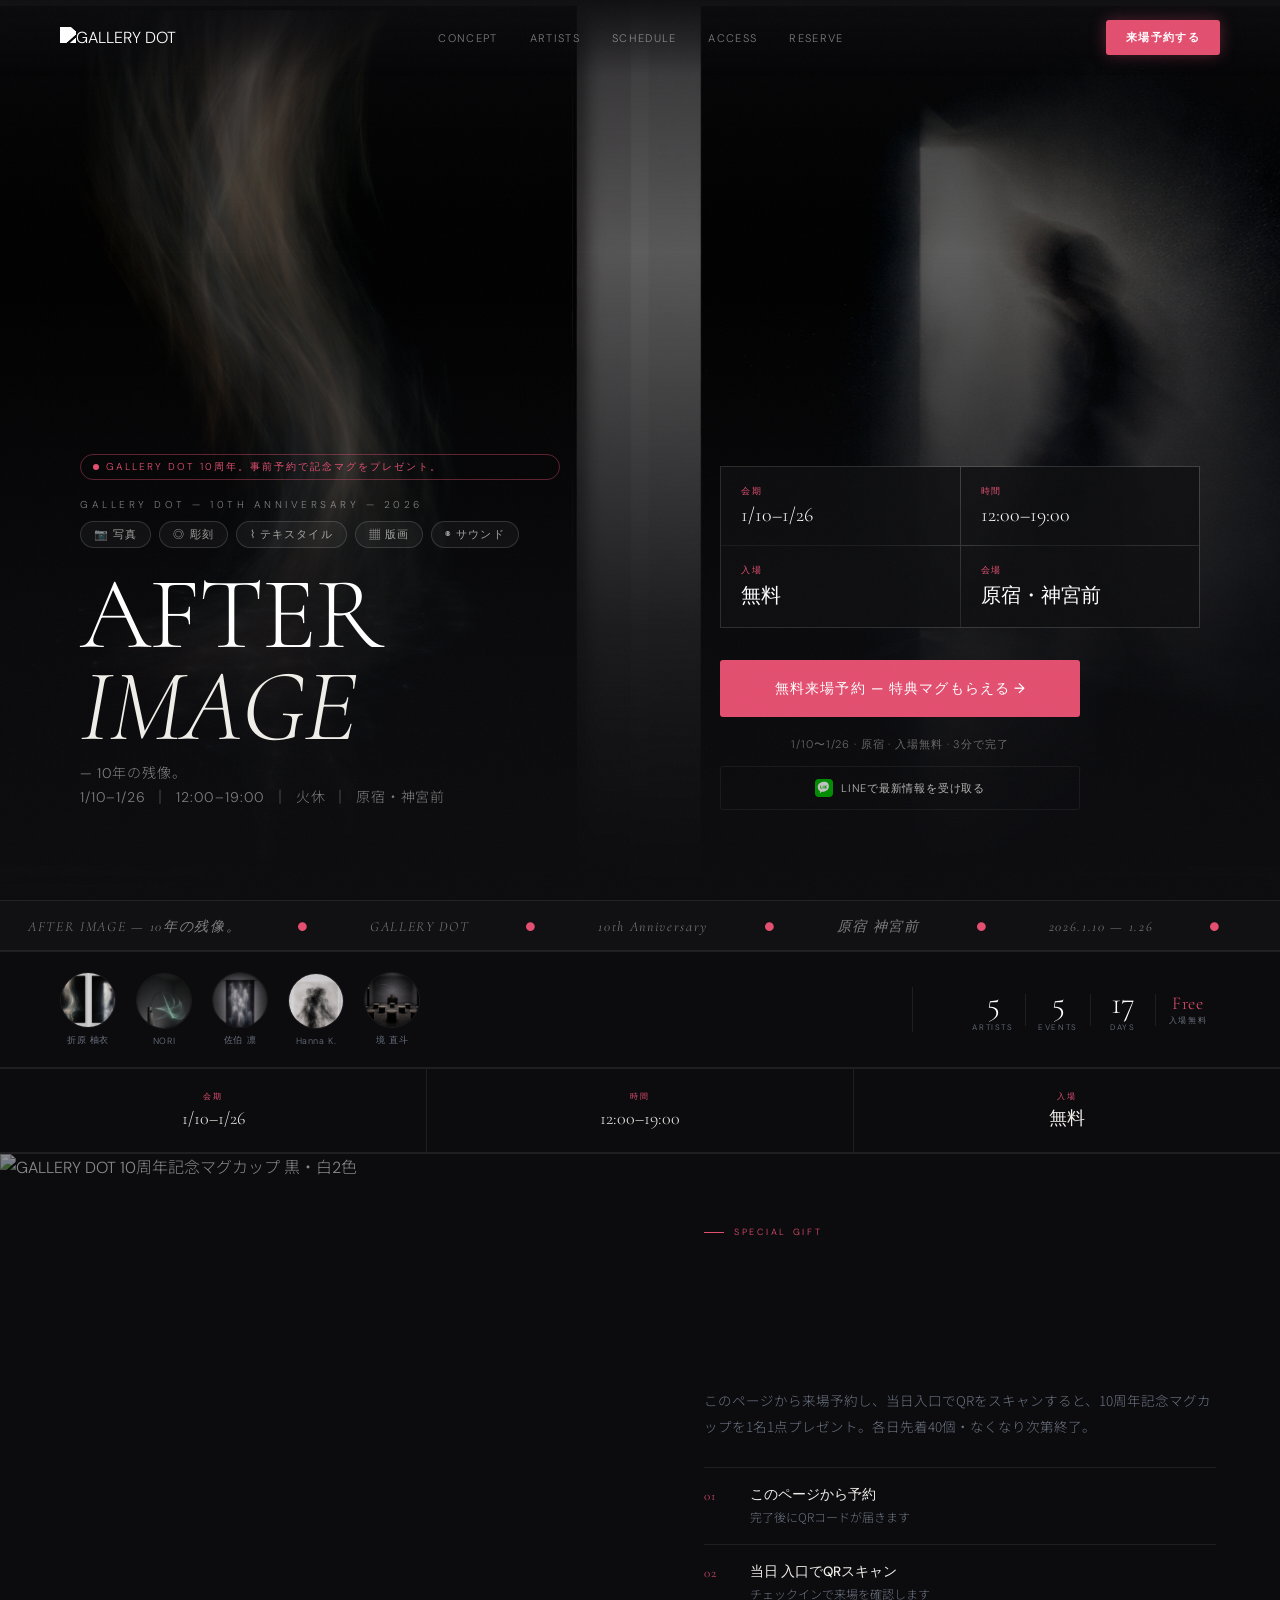
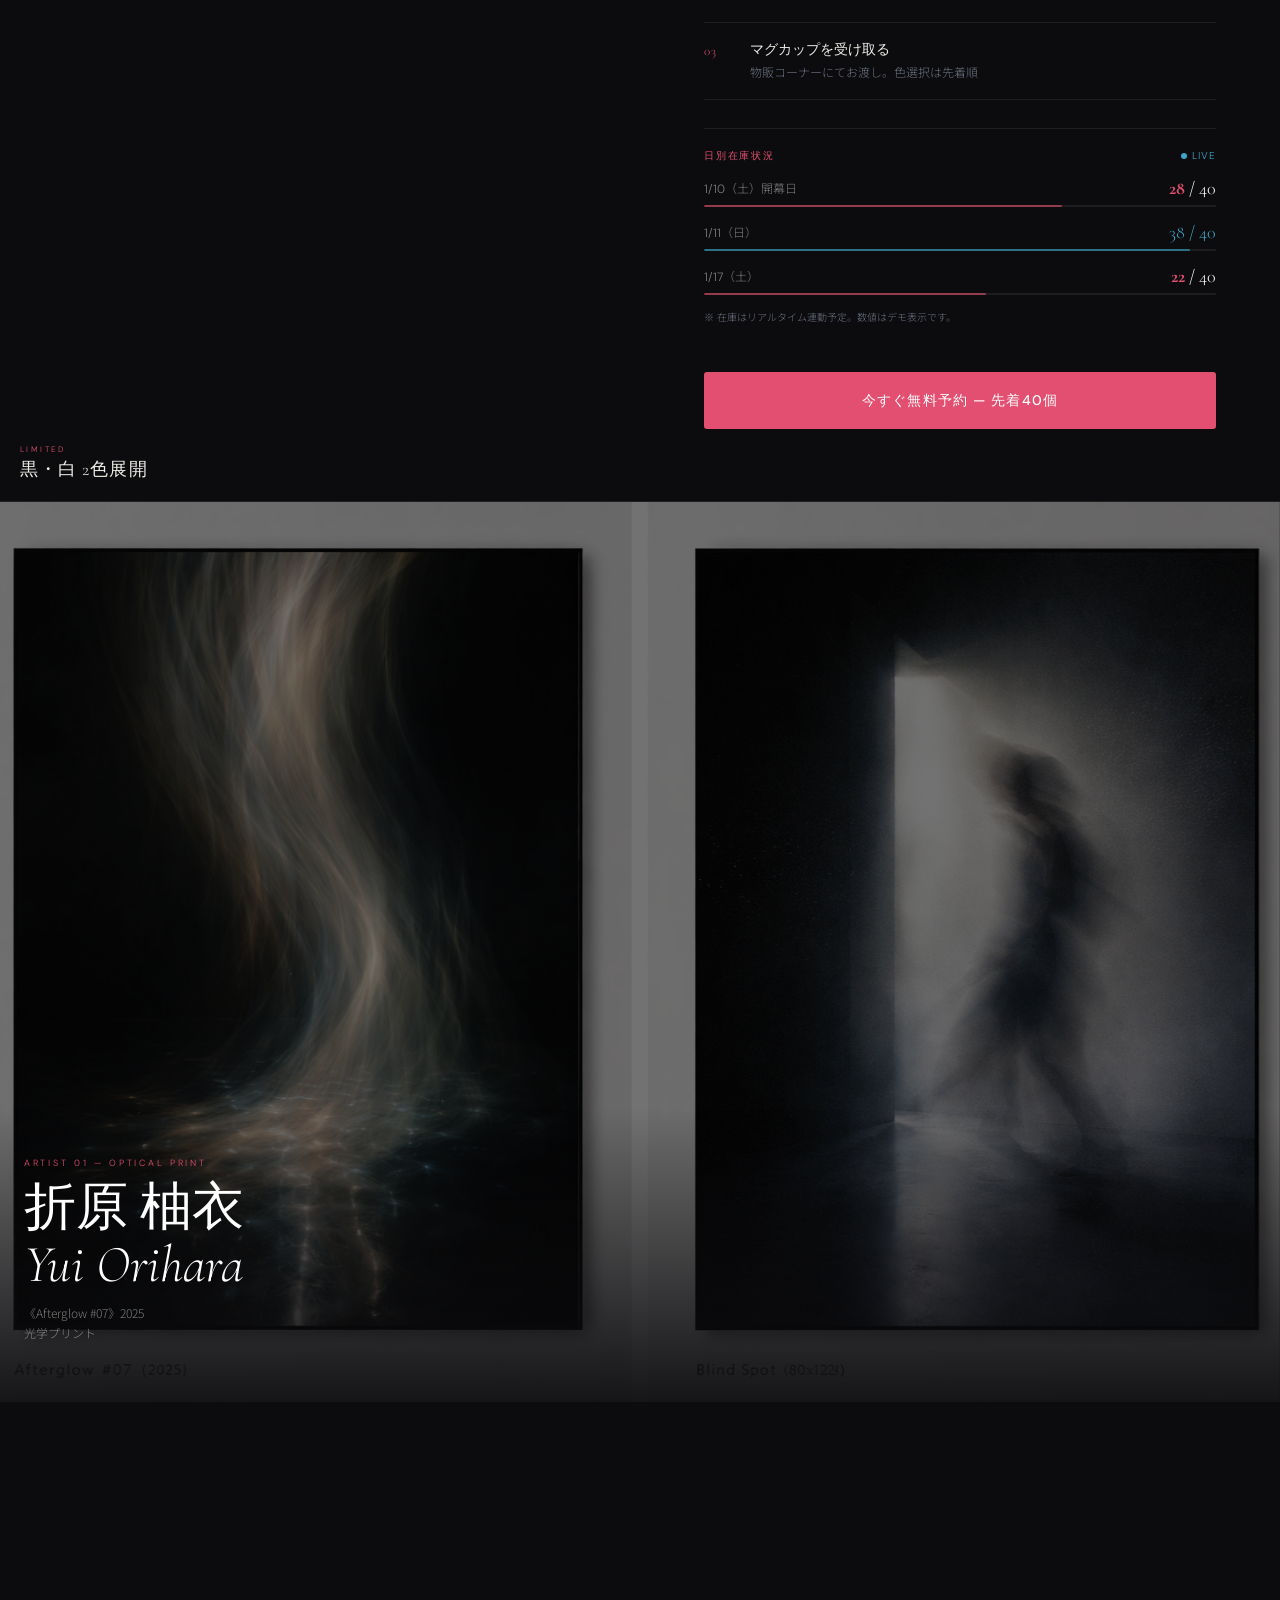
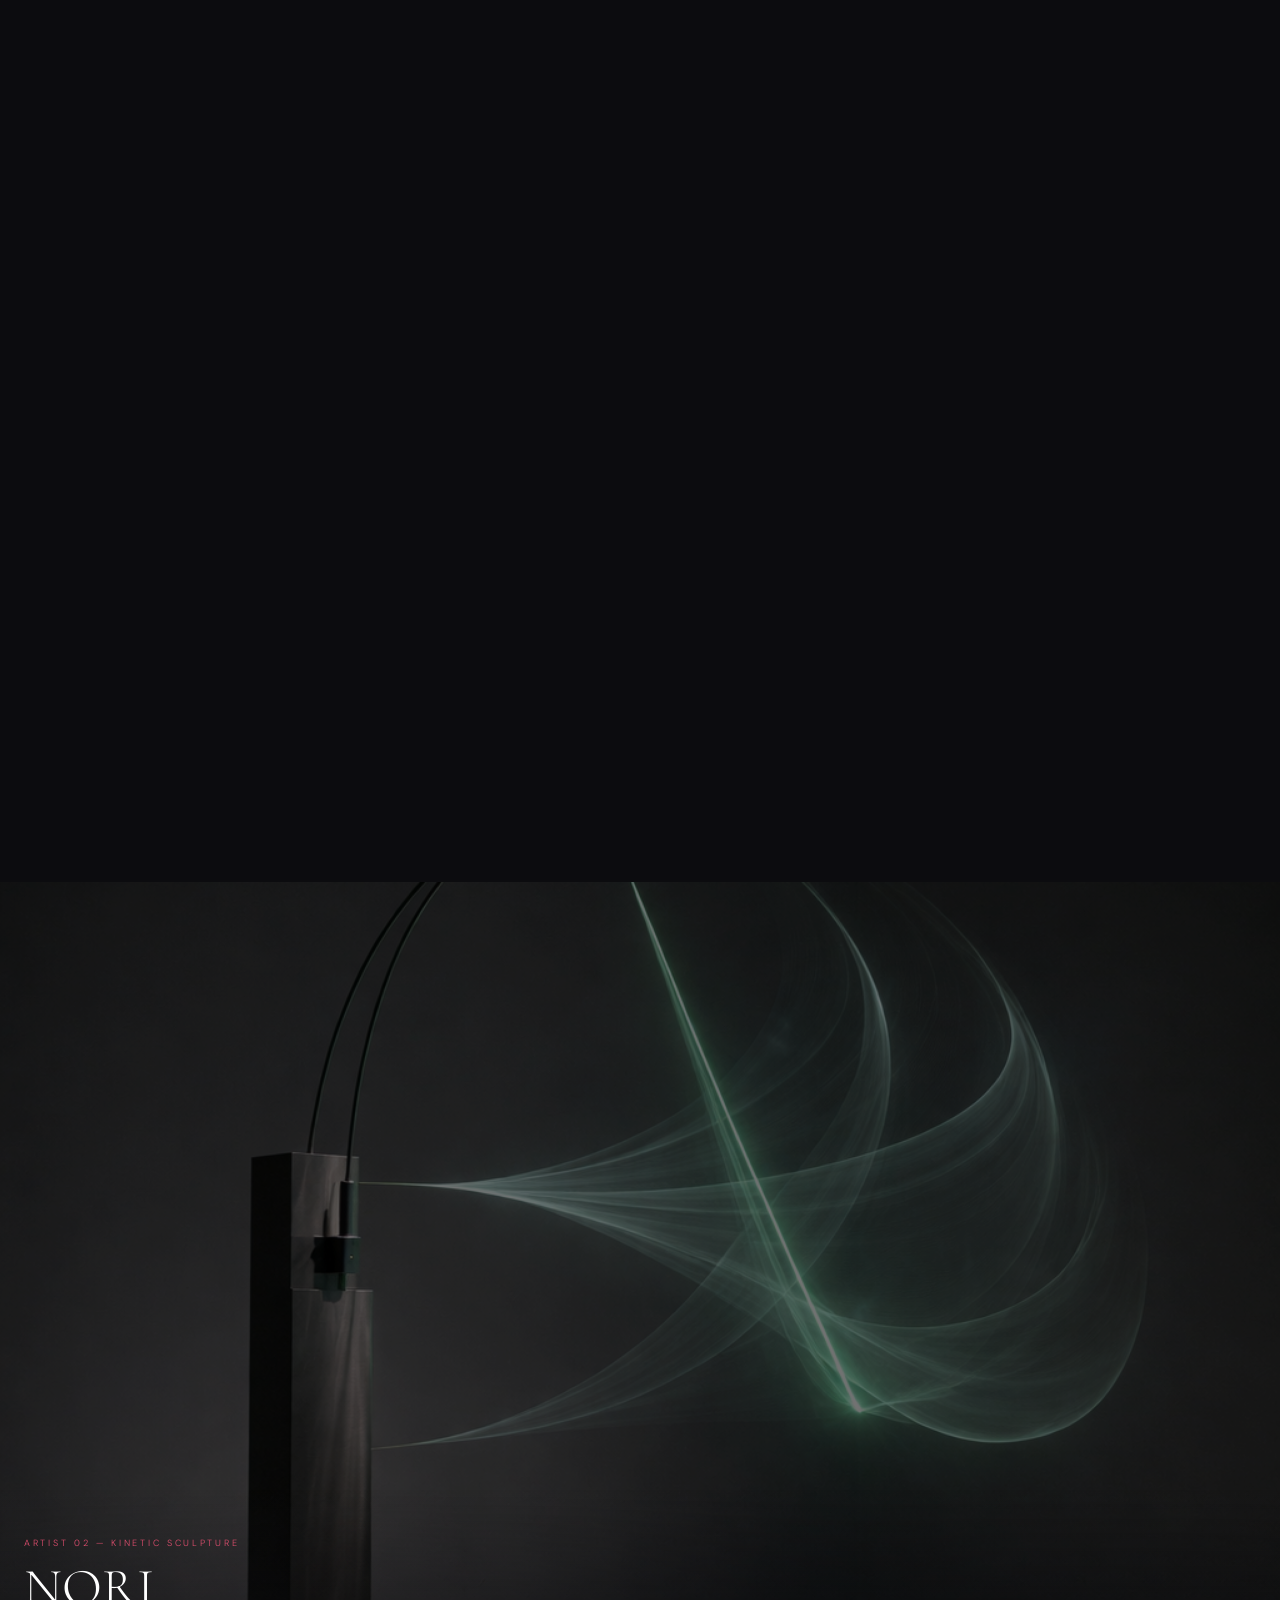
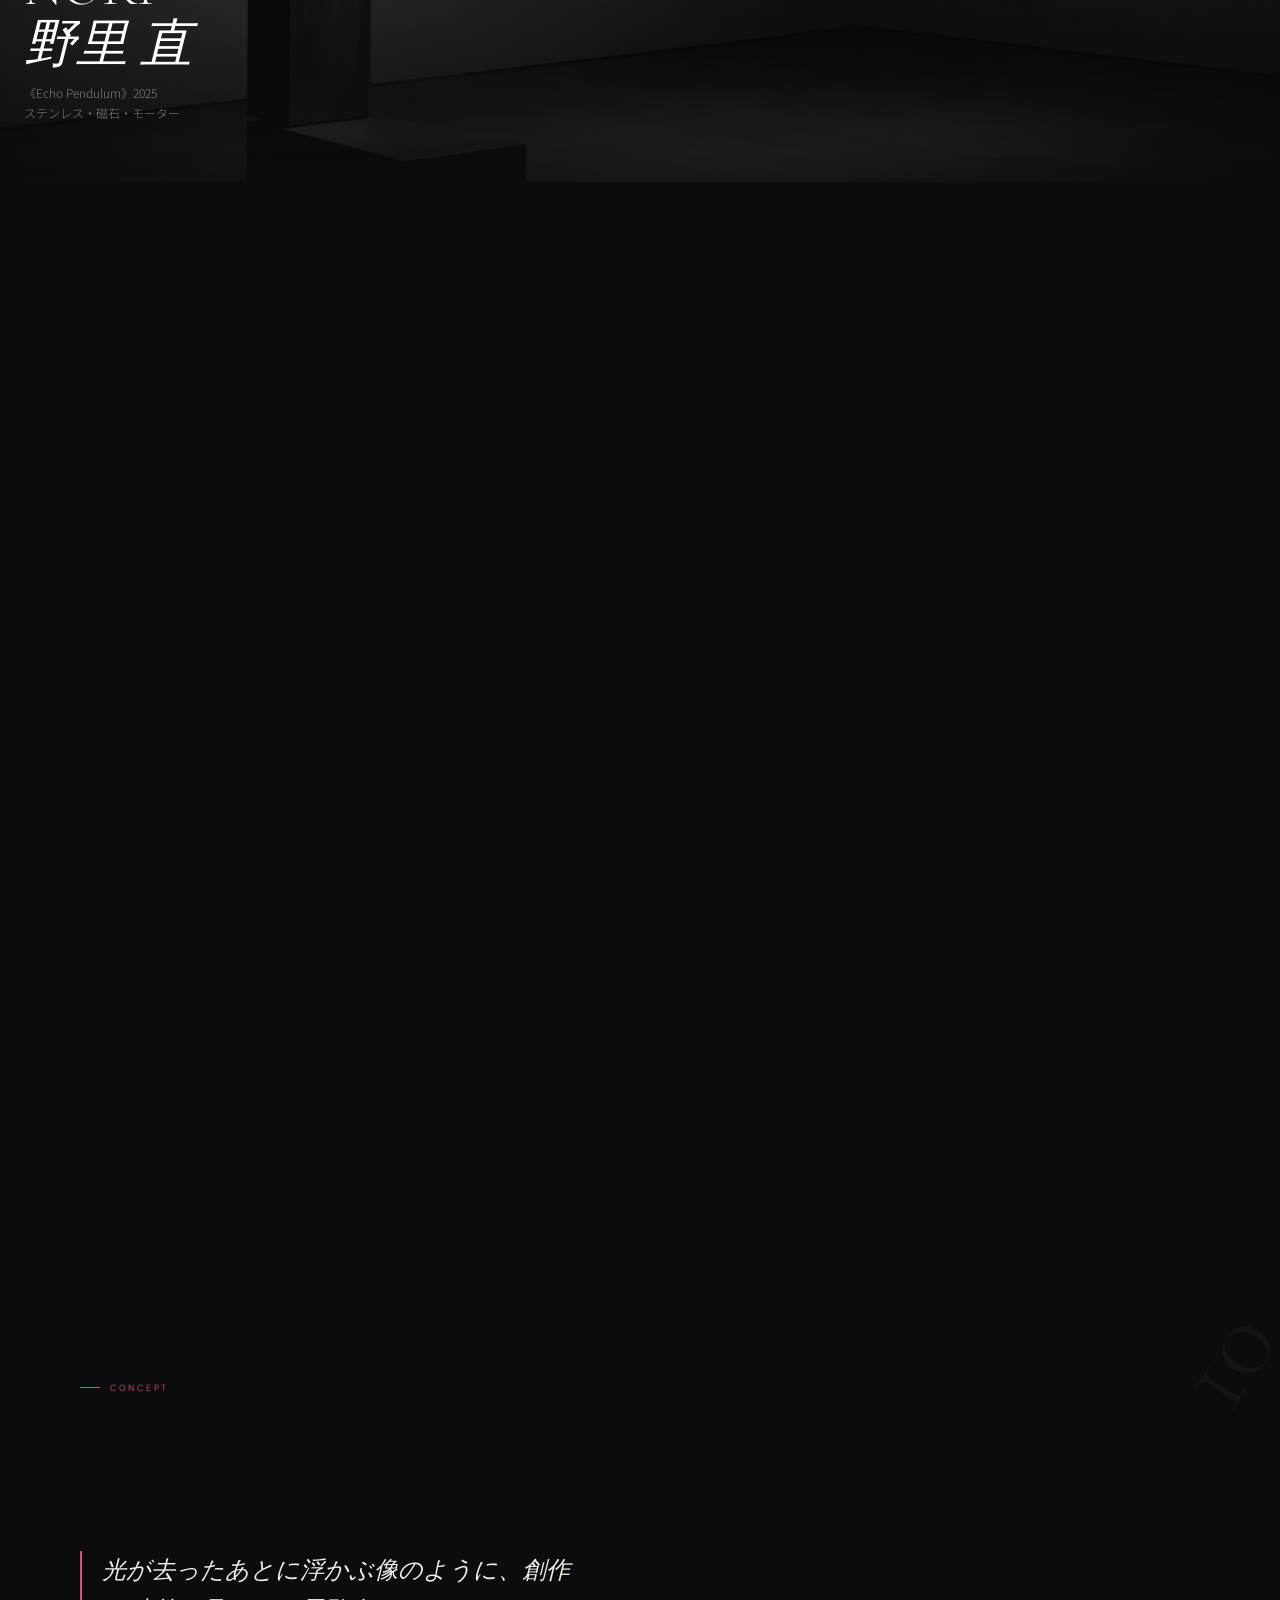
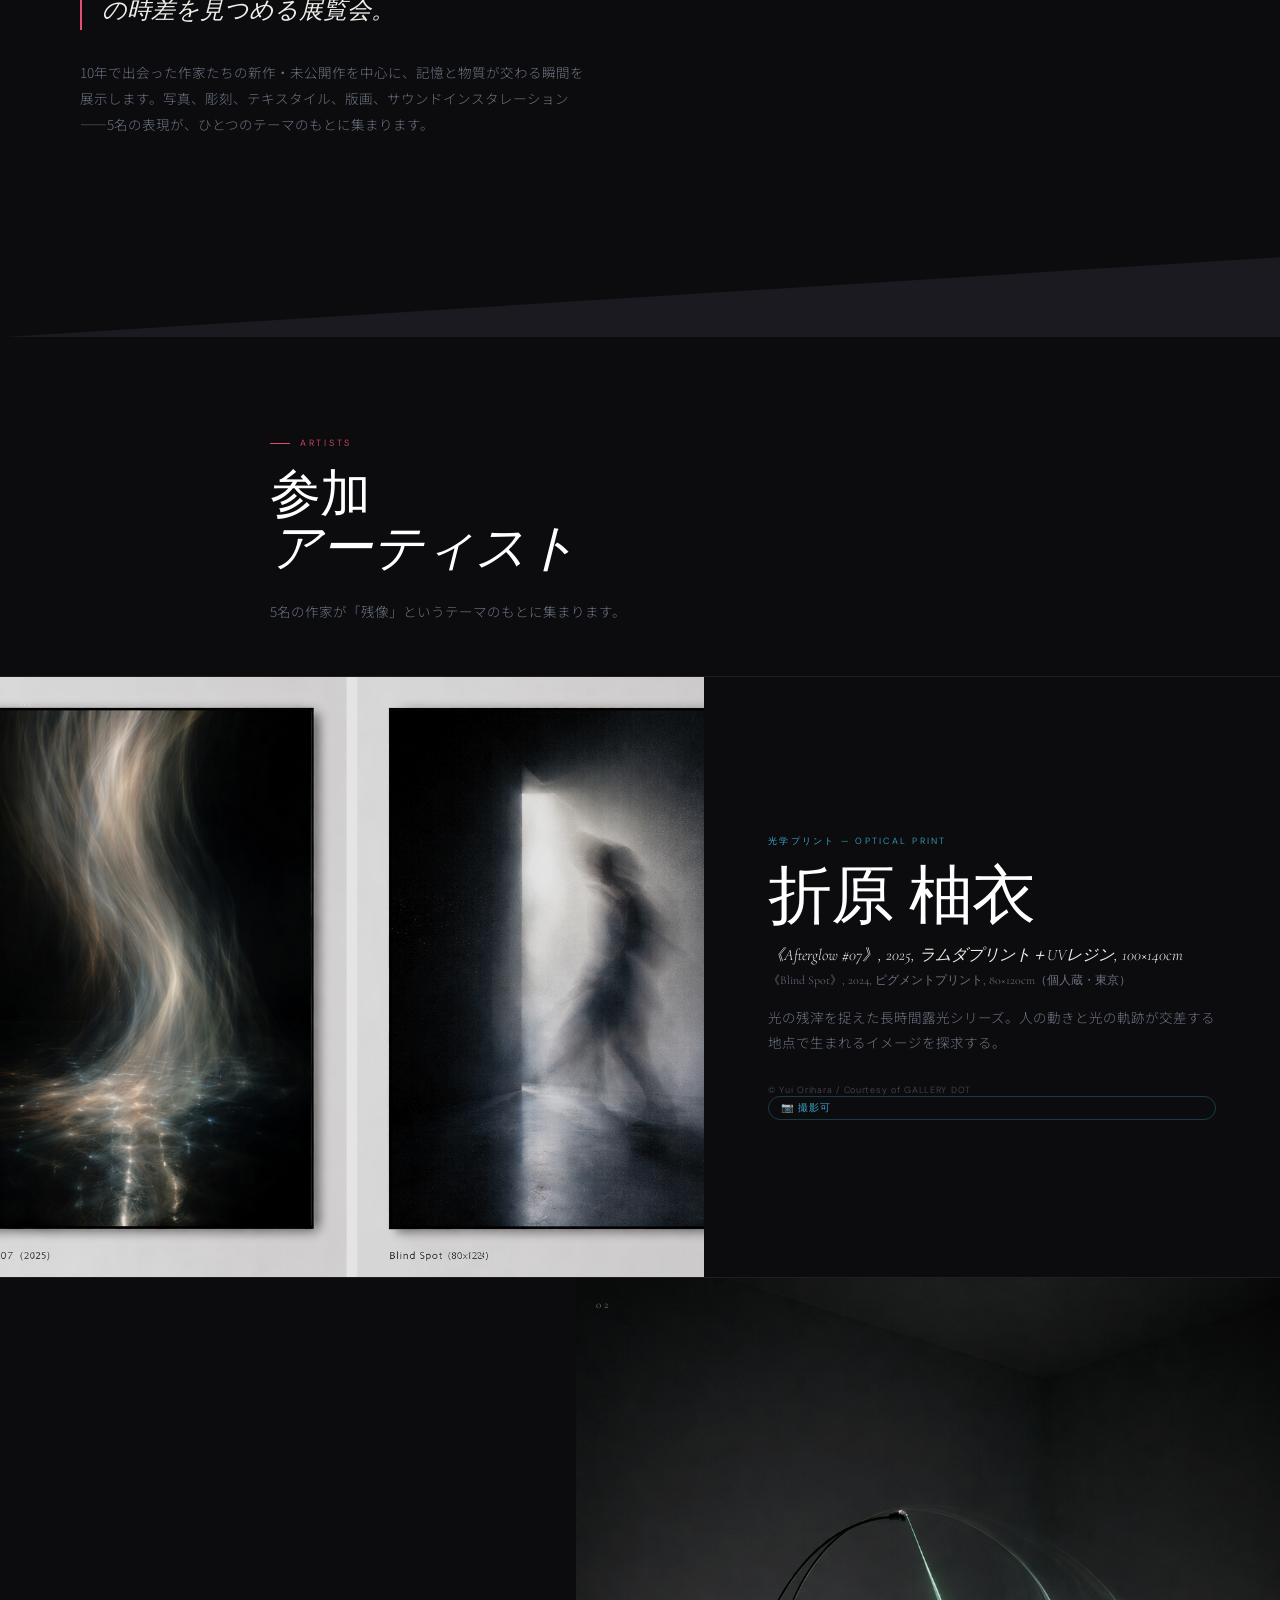
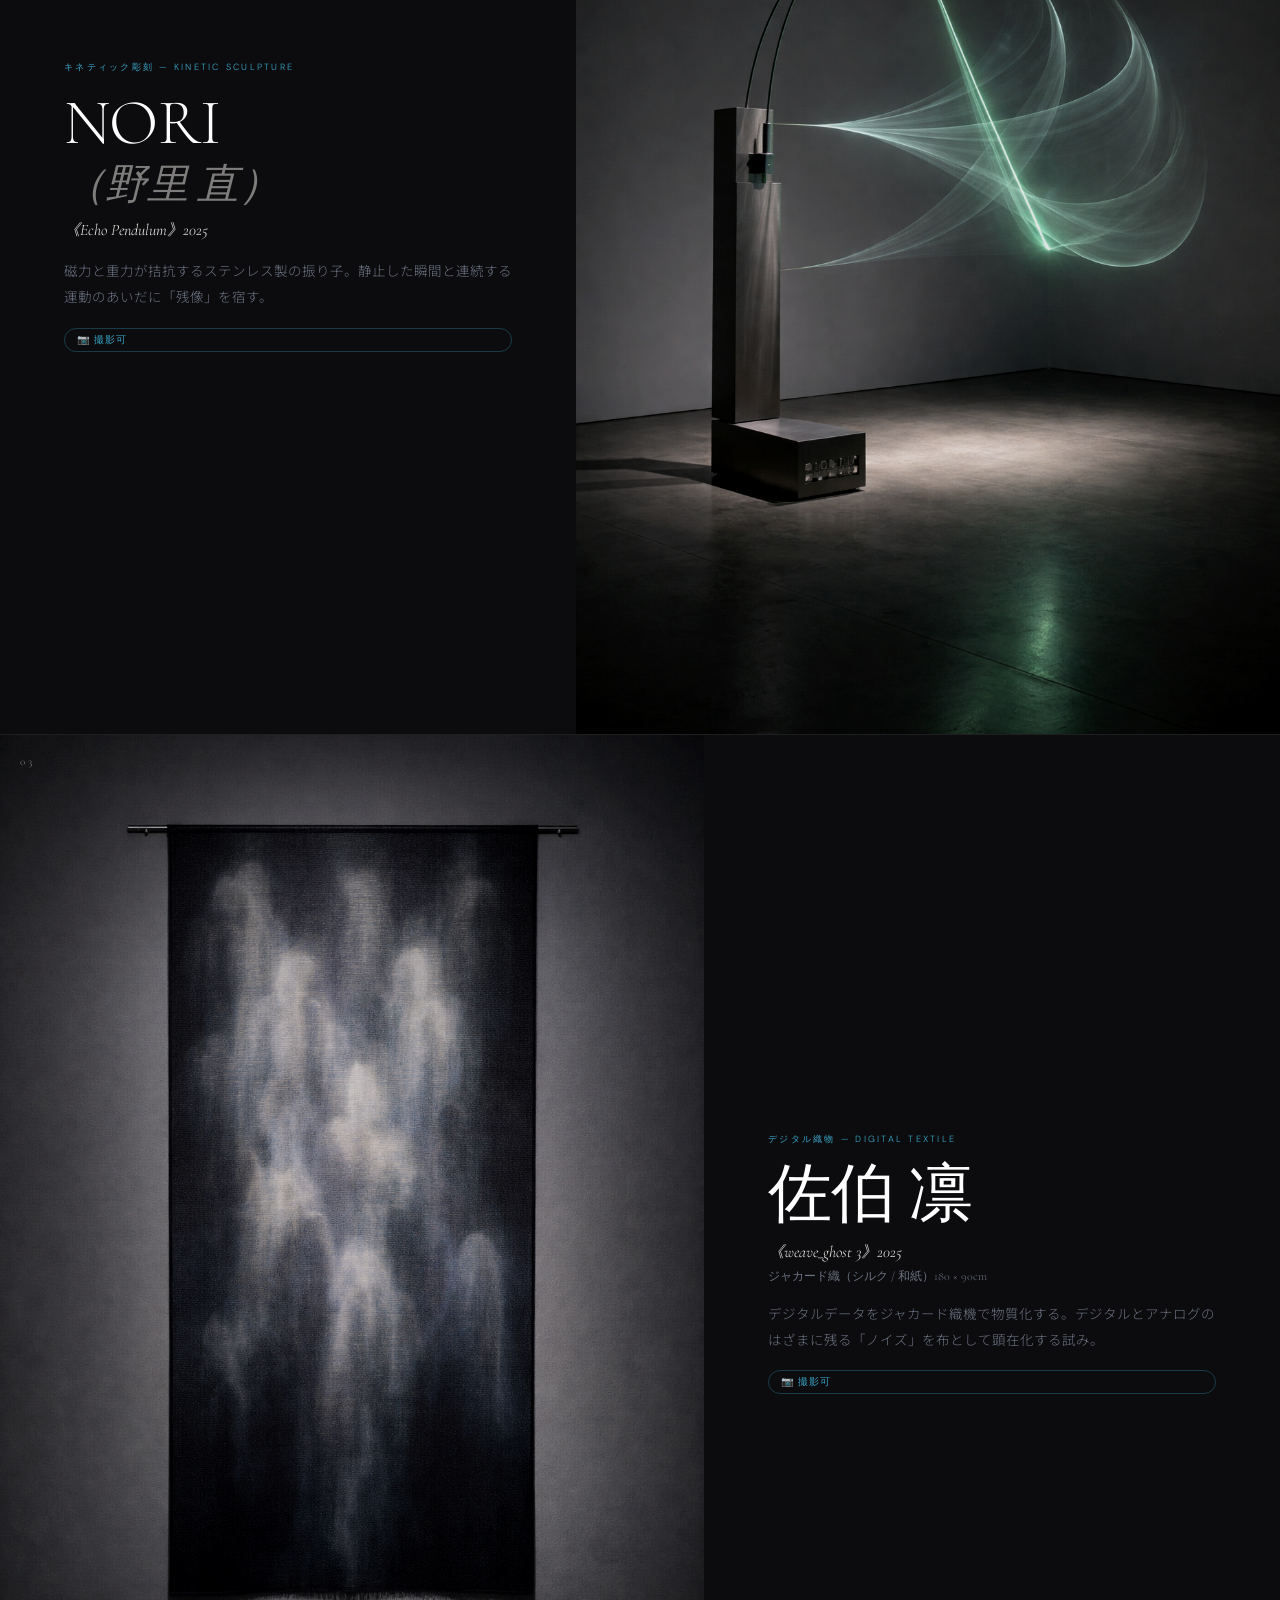
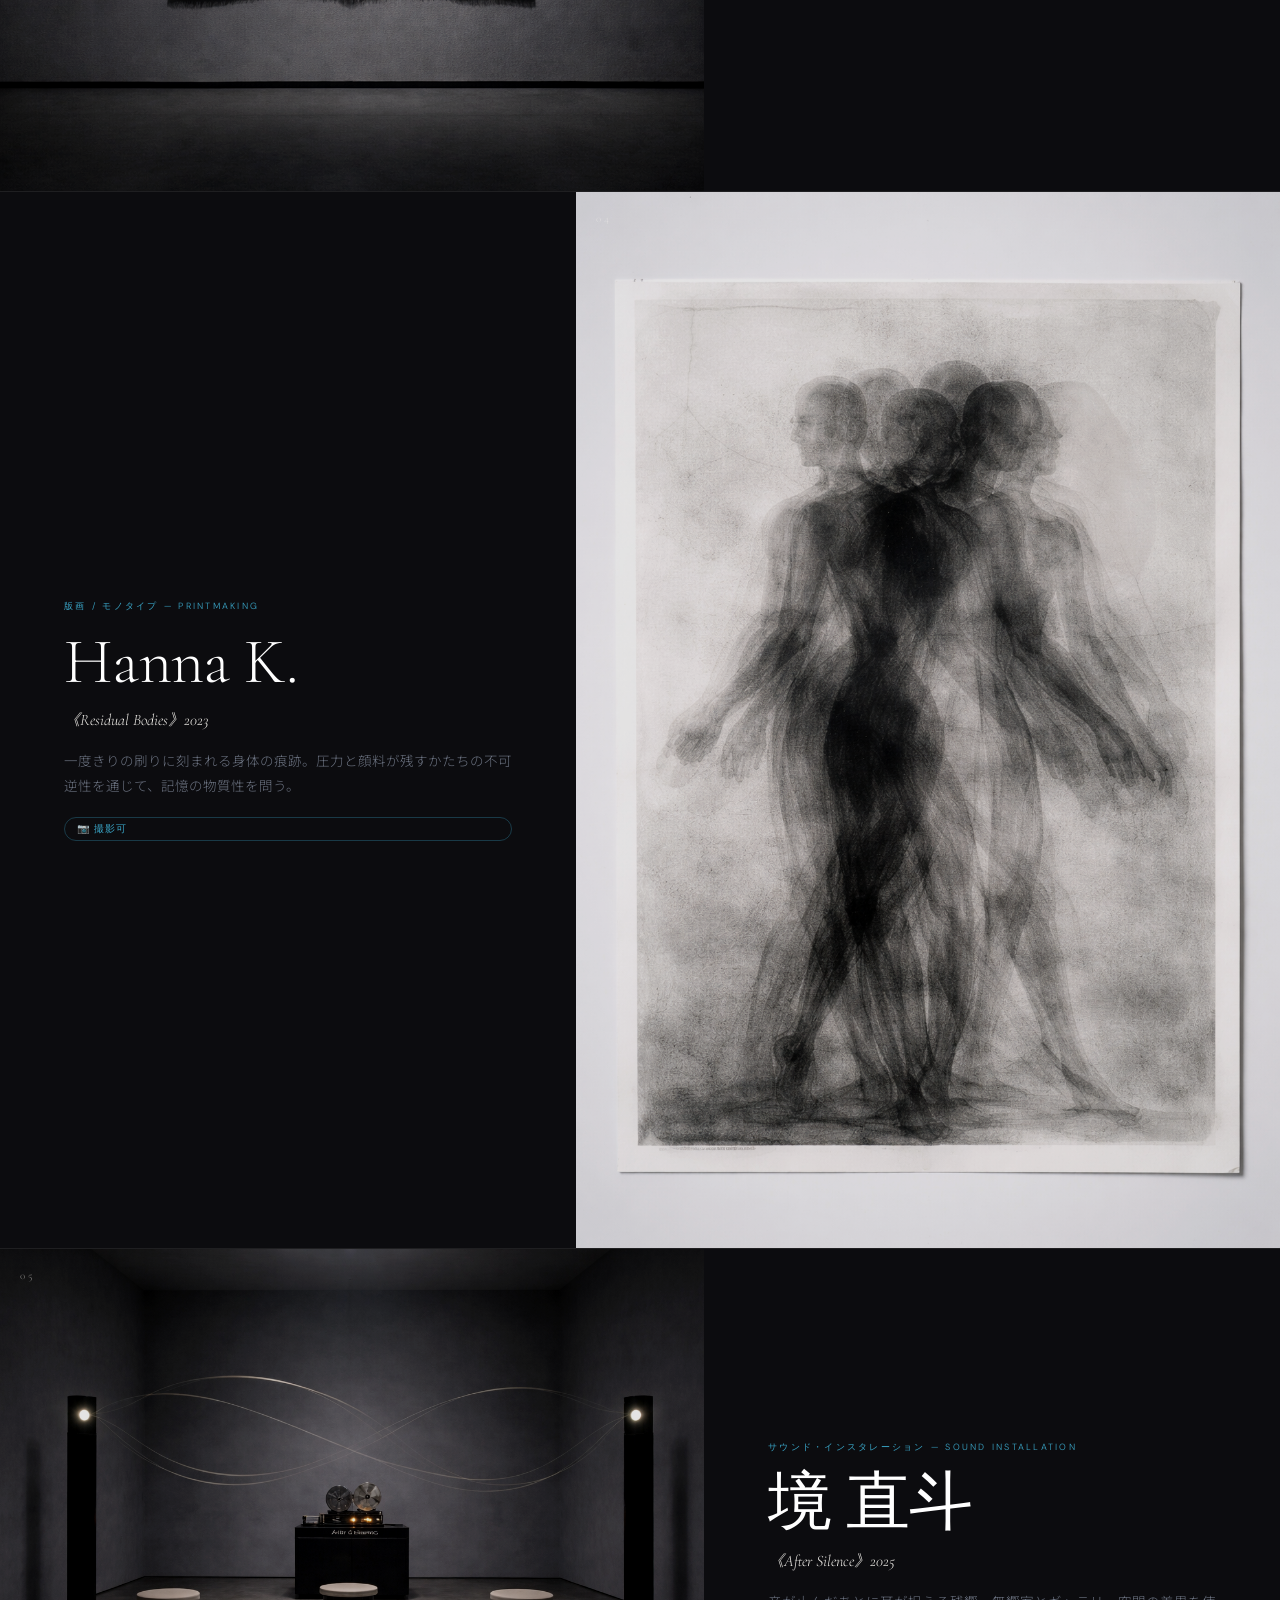
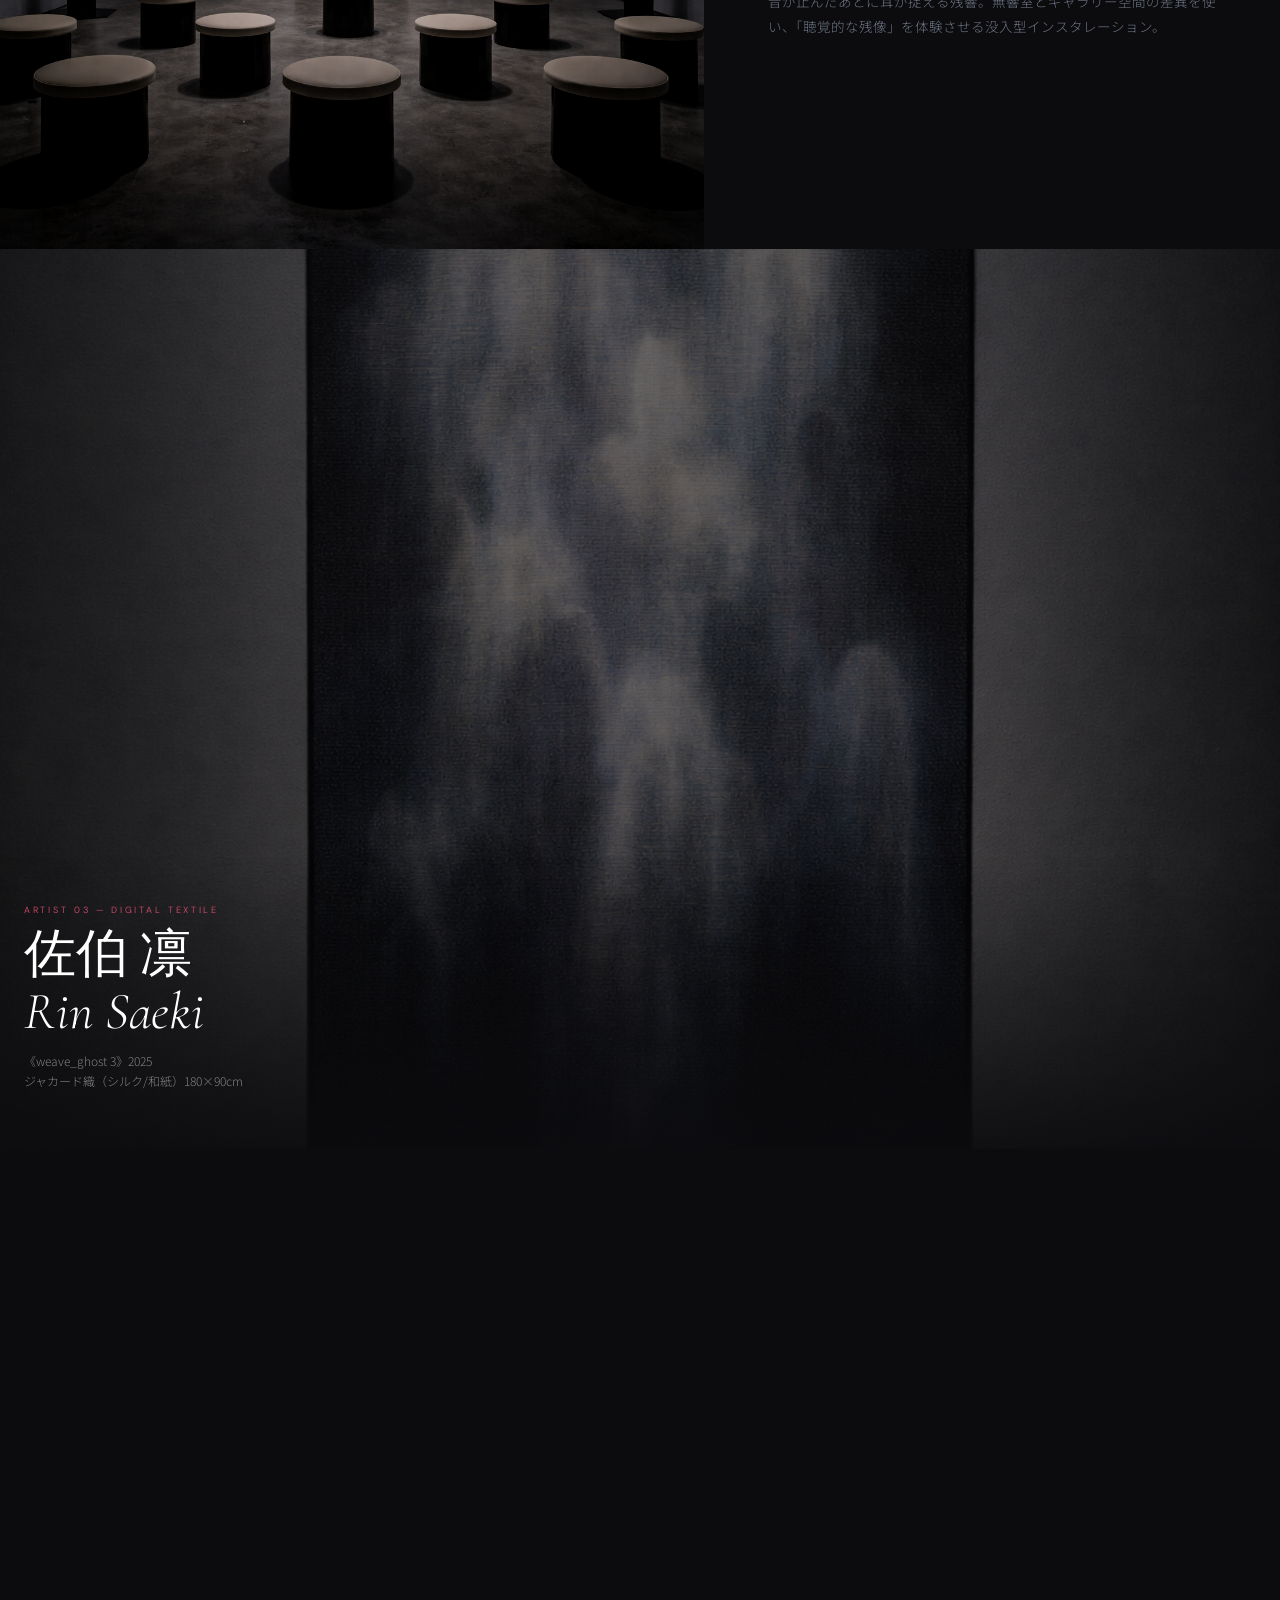
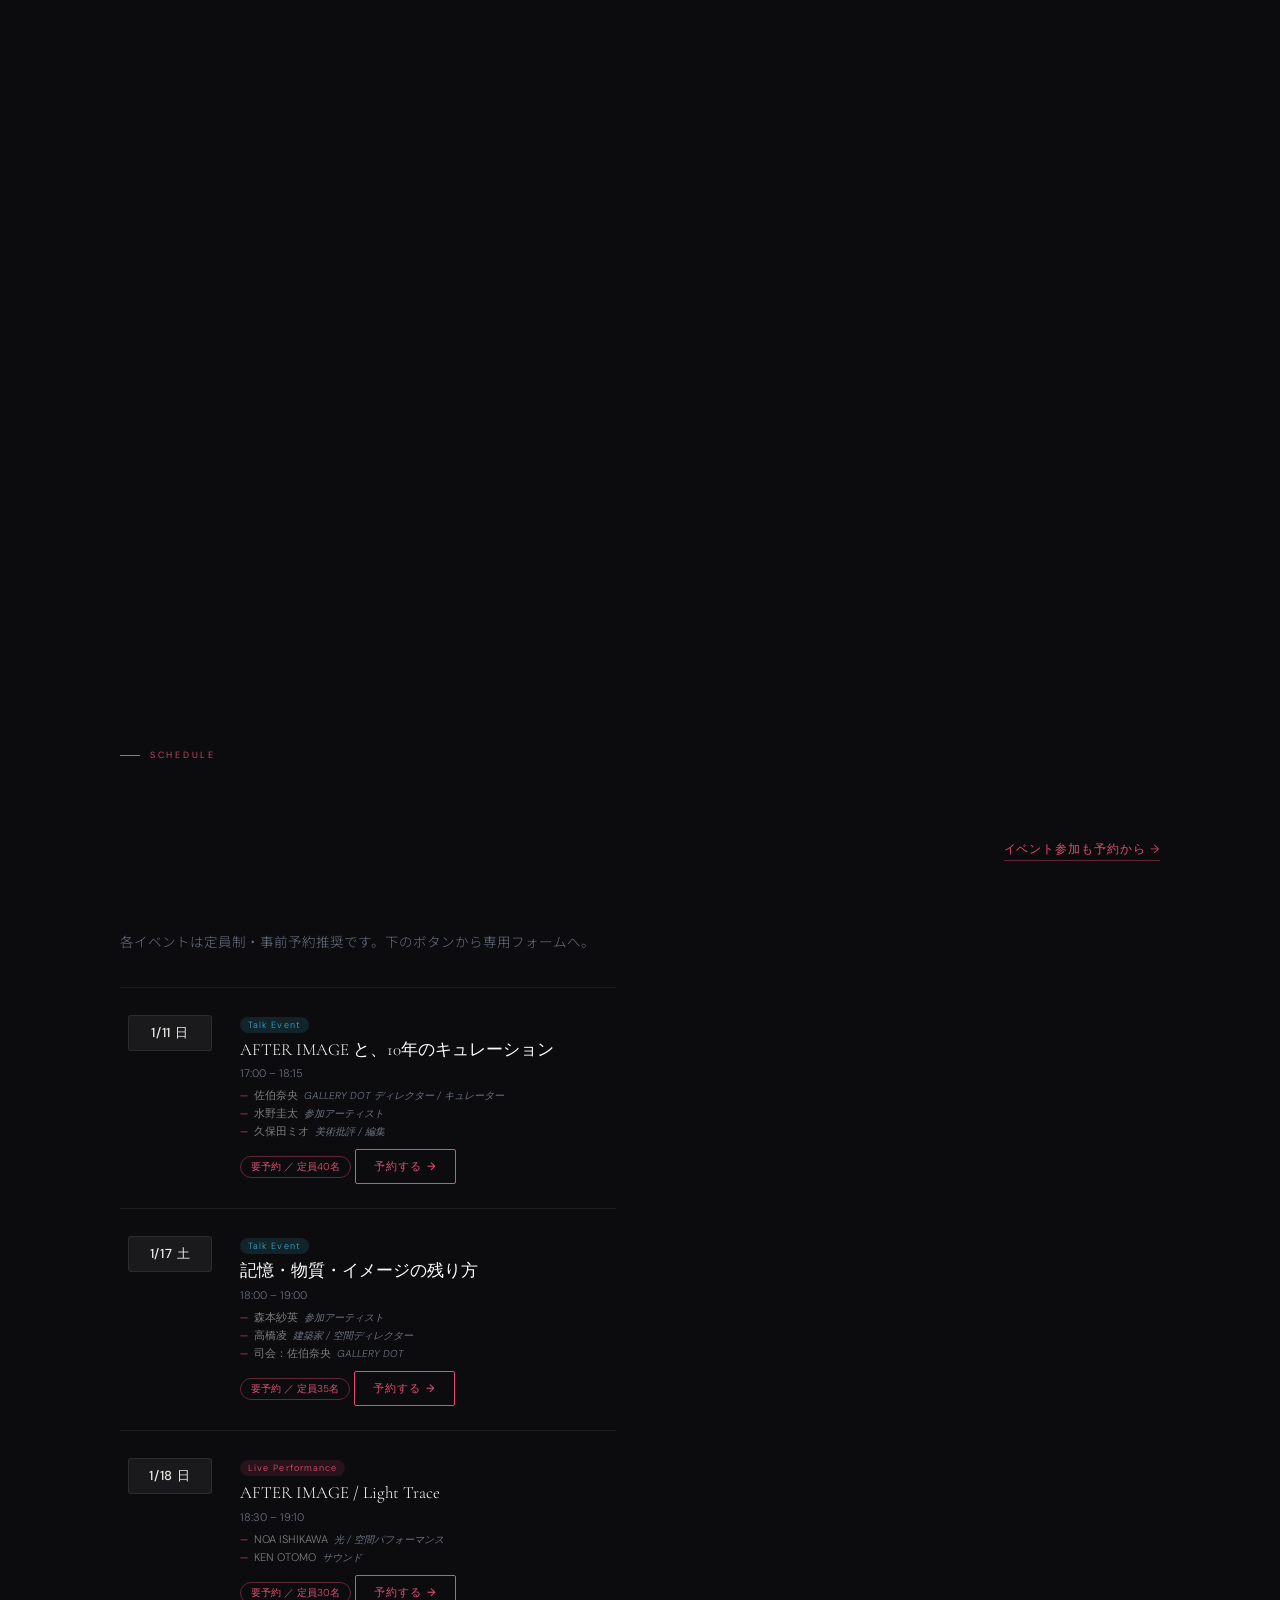
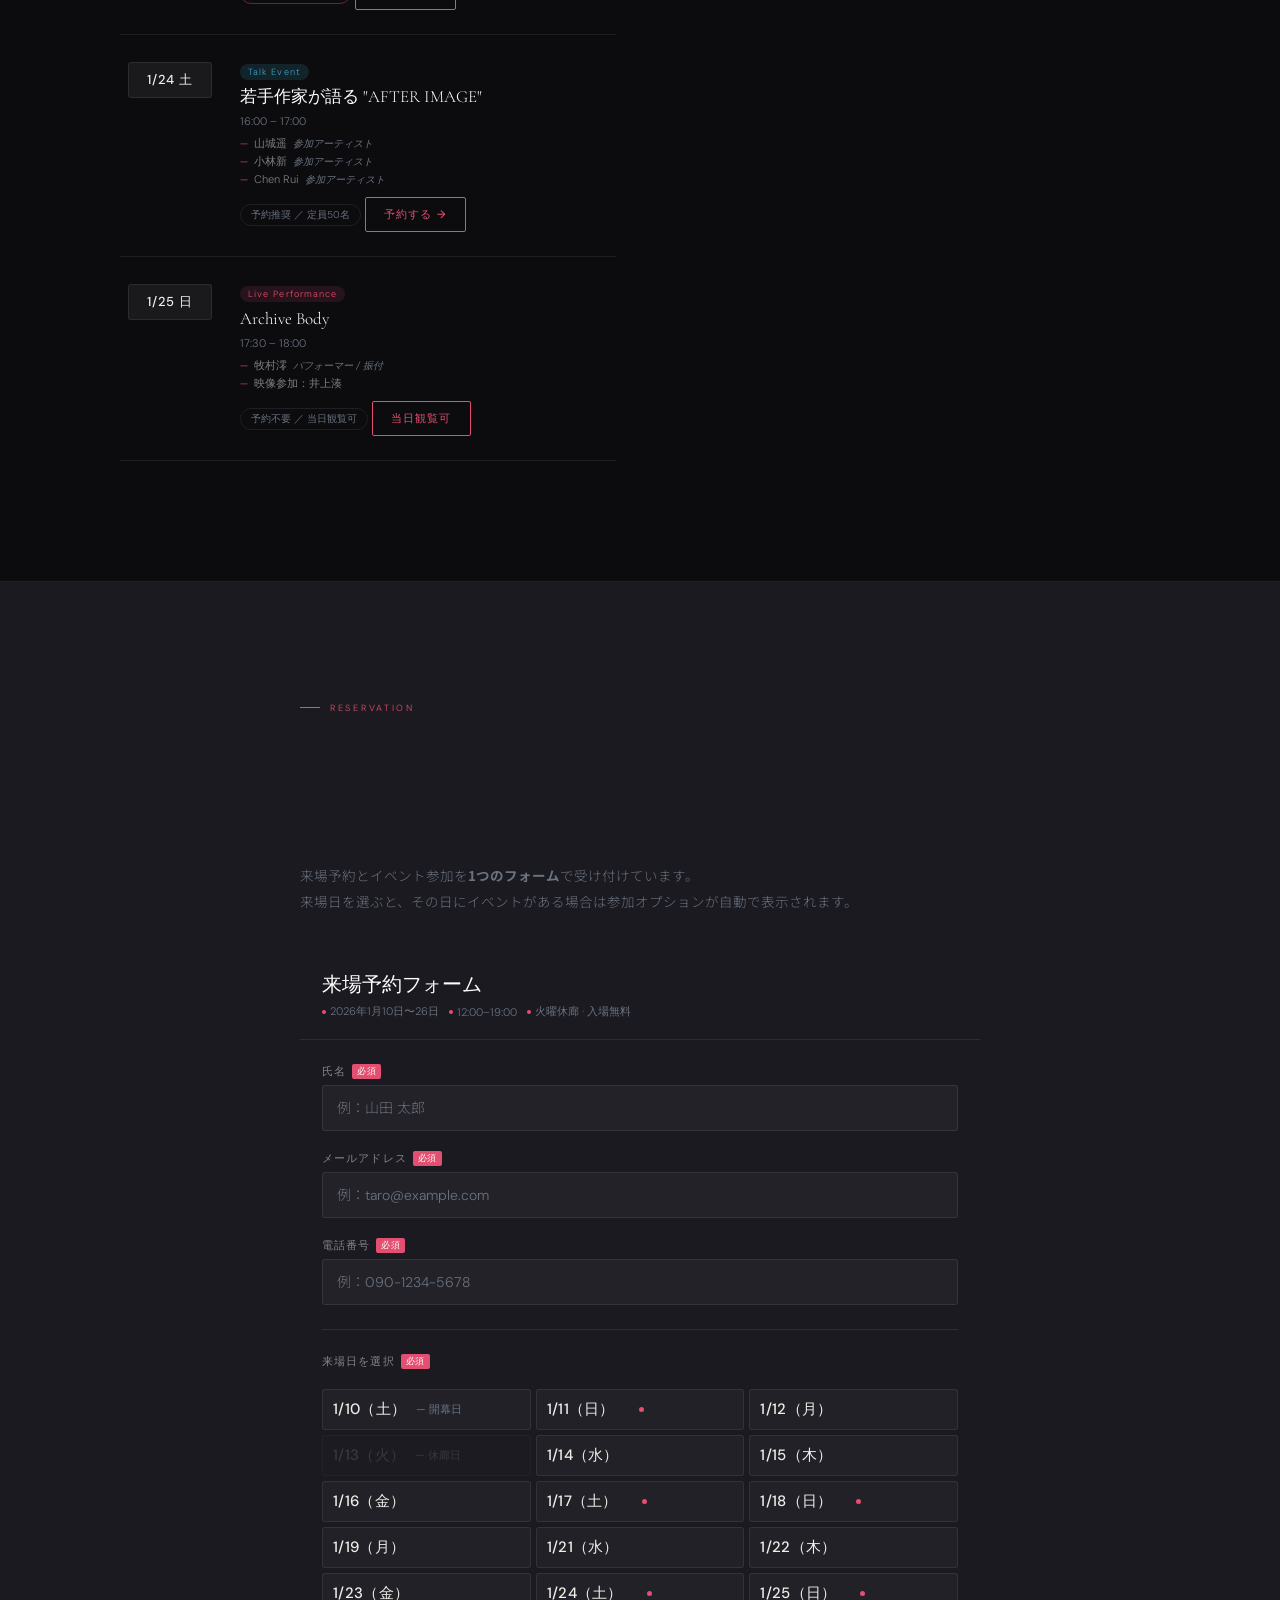
==== commit 1e7641ba: "restore: revert to pre-feedback version (e1b0aa3)" ====
--- a/index.html
+++ b/index.html
@@ -2,9 +2,6 @@
 <html lang="ja">
 <head>
   <meta charset="UTF-8">
-  <link rel="icon" href="favicon.ico" sizes="any">
-  <link rel="icon" href="images/favicon.svg" type="image/svg+xml">
-  <link rel="apple-touch-icon" href="images/favicon.png">
   <meta name="viewport" content="width=device-width, initial-scale=1.0">
 
   <!-- SEO -->
@@ -32,6 +29,9 @@
   <meta name="twitter:site"        content="@gallery_dot">
 
   <!-- Favicon -->
+  <link rel="icon"             href="favicon.ico"        sizes="any">
+  <link rel="icon"             href="images/favicon.svg" type="image/svg+xml">
+  <link rel="apple-touch-icon" href="images/favicon.png">
 
   <!-- Web Fonts（非同期読み込み） -->
   <link rel="preconnect" href="https://fonts.googleapis.com">
@@ -51,15 +51,22 @@
 <div id="prog"><div id="prog-fill"></div></div>
 
 <!-- NAV -->
-<nav>
+<nav class="site-nav">
   <div class="nav-logo">
     <img src="images/gallery_dot_logo.png" alt="GALLERY DOT" width="120" height="20">
   </div>
+  <div class="nav-links" role="navigation" aria-label="メインナビ">
+    <a href="#concept" class="nav-link">Concept</a>
+    <a href="#artists" class="nav-link">Artists</a>
+    <a href="#schedule" class="nav-link">Schedule</a>
+    <a href="#access" class="nav-link">Access</a>
+    <a href="#reservation" class="nav-link">Reserve</a>
+  </div>
   <button class="nav-btn" data-scroll-to=".res-section">来場予約する</button>
 </nav>
 
 <!-- ════════ HERO ════════ -->
-<section class="hero">
+<section class="hero" id="top">
   <div class="hero-bg" role="img" aria-label="折原 柚衣《Afterglow #07》"></div>
   <div class="hero-vignette" aria-hidden="true"></div>
   <div class="hero-content">
@@ -68,36 +75,53 @@
       <span class="live-txt">GALLERY DOT 10周年。事前予約で記念マグをプレゼント。</span>
     </div>
     <p class="hero-gallery-name">Gallery Dot — 10th Anniversary — 2026</p>
+    <!-- ジャンルバッジ -->
+    <div class="hero-genres">
+      <span class="hero-genre">📷 写真</span>
+      <span class="hero-genre">◎ 彫刻</span>
+      <span class="hero-genre">⌇ テキスタイル</span>
+      <span class="hero-genre">▦ 版画</span>
+      <span class="hero-genre">◉ サウンド</span>
+    </div>
     <h1 class="hero-ttl">AFTER<br><em>IMAGE</em></h1>
     <p class="hero-sub">
       — 10年の残像。<br>
       1/10–1/26&ensp;｜&ensp;12:00–19:00&ensp;｜&ensp;火休&ensp;｜&ensp;原宿・神宮前
     </p>
-    <div class="hero-btns">
-      <button class="btn-a btn-magnetic" data-scroll-to=".res-section">来場予約する</button>
+    <div class="hero-btns sp-only">
+      <button class="btn-a btn-magnetic" data-scroll-to=".res-section">無料来場予約 — 特典マグもらえる</button>
+      <p class="hero-cta-note">1/10〜1/26 · 原宿 · 入場無料 · 3分で完了</p>
       <button class="btn-b" data-scroll-to=".res-section">
         <div class="line-icon" aria-hidden="true">
-          <svg width="11" height="11" viewBox="0 0 24 24" fill="white"><path d="M12 2C6.48 2 2 6.03 2 11c0 2.7 1.28 5.13 3.3 6.84L4 22l4.5-2.18C9.6 20.26 10.77 20.5 12 20.5c5.52 0 10-4.03 10-9S17.52 2 12 2z"/></svg>
+          <svg width="14" height="14" viewBox="0 0 40 40" fill="white" xmlns="http://www.w3.org/2000/svg"><path d="M20 2C10.06 2 2 8.72 2 17c0 4.9 2.78 9.28 7.13 12.18-.31 1.16-1.13 4.22-1.3 4.88-.2.82.3.81.63.59.26-.17 4.15-2.74 5.83-3.85.54.08 1.1.12 1.71.12 9.94 0 18-6.72 18-15S29.94 2 20 2zm-5.5 19.5h-4a1 1 0 01-1-1v-7a1 1 0 012 0v6h3a1 1 0 010 2zm3 0a1 1 0 01-1-1v-7a1 1 0 012 0v7a1 1 0 01-1 1zm9 0h-4a1 1 0 01-1-1v-7a1 1 0 012 0v2.5l2.3-3a1 1 0 011.7 1.06L25.6 16l1.9 2.94a1 1 0 01-1.7 1.06L24 17.5V20h2.5a1 1 0 010 2z"/></svg>
         </div>
         LINEで最新情報を受け取る
       </button>
     </div>
   </div>
+  <!-- PC: stat grid + CTA right column -->
+  <div class="hero-right-col">
+    <div class="hero-stat-grid">
+      <div class="hero-stat"><div class="hero-stat-lbl">会期</div><div class="hero-stat-val">1/10–1/26</div></div>
+      <div class="hero-stat"><div class="hero-stat-lbl">時間</div><div class="hero-stat-val">12:00–19:00</div></div>
+      <div class="hero-stat"><div class="hero-stat-lbl">入場</div><div class="hero-stat-val">無料</div></div>
+      <div class="hero-stat"><div class="hero-stat-lbl">会場</div><div class="hero-stat-val">原宿・神宮前</div></div>
+    </div>
+    <div class="hero-btns" style="opacity:0;animation:fadeRise 0.7s 1.0s var(--ease) forwards">
+      <button class="btn-a btn-magnetic" data-scroll-to=".res-section">無料来場予約 — 特典マグもらえる</button>
+      <p class="hero-cta-note">1/10〜1/26 · 原宿 · 入場無料 · 3分で完了</p>
+      <button class="btn-b" data-scroll-to=".res-section">
+        <div class="line-icon"><svg width="14" height="14" viewBox="0 0 40 40" fill="white"><path d="M20 2C10.06 2 2 8.72 2 17c0 4.9 2.78 9.28 7.13 12.18-.31 1.16-1.13 4.22-1.3 4.88-.2.82.3.81.63.59.26-.17 4.15-2.74 5.83-3.85.54.08 1.1.12 1.71.12 9.94 0 18-6.72 18-15S29.94 2 20 2zm-5.5 19.5h-4a1 1 0 01-1-1v-7a1 1 0 012 0v6h3a1 1 0 010 2zm3 0a1 1 0 01-1-1v-7a1 1 0 012 0v7a1 1 0 01-1 1zm9 0h-4a1 1 0 01-1-1v-7a1 1 0 012 0v2.5l2.3-3a1 1 0 011.7 1.06L25.6 16l1.9 2.94a1 1 0 01-1.7 1.06L24 17.5V20h2.5a1 1 0 010 2z"/></svg></div>
+        LINEで最新情報を受け取る
+      </button>
+    </div>
+  </div>
+
   <div class="scroll-indicator" aria-hidden="true">
     <span>scroll</span><div class="scroll-line"></div>
   </div>
 </section>
 
-<!-- PERSONA TAGS -->
-<div class="persona-strip" aria-hidden="true">
-  <span class="persona-tag">現代アート</span>
-  <span class="persona-tag">写真・映像</span>
-  <span class="persona-tag">デザイン・建築</span>
-  <span class="persona-tag">クリエイティブ職</span>
-  <span class="persona-tag">美大生・若手作家</span>
-  <span class="persona-tag">渋谷・原宿・表参道</span>
-  <span class="persona-tag">25〜44歳</span>
-</div>
 
 <!-- MARQUEE -->
 <div class="marquee-strip" aria-hidden="true">
@@ -119,6 +143,43 @@
   </div>
 </div>
 
+<!-- ARTIST STRIP + STATS -->
+<div class="hero-artists-bar">
+  <!-- アーティスト5名サムネイル -->
+  <div class="artist-thumbs">
+    <div class="artist-thumb">
+      <img src="images/Orihara.png" alt="折原 柚衣">
+      <span>折原 柚衣</span>
+    </div>
+    <div class="artist-thumb">
+      <img src="images/NORI.png" alt="NORI">
+      <span>NORI</span>
+    </div>
+    <div class="artist-thumb">
+      <img src="images/saeki.png" alt="佐伯 凛">
+      <span>佐伯 凛</span>
+    </div>
+    <div class="artist-thumb">
+      <img src="images/Hanna.png" alt="Hanna K.">
+      <span>Hanna K.</span>
+    </div>
+    <div class="artist-thumb">
+      <img src="images/Sakai_Naoto.png" alt="境 直斗">
+      <span>境 直斗</span>
+    </div>
+  </div>
+  <!-- 展示規模の数字 -->
+  <div class="exhibit-stats">
+    <div class="exhibit-stat"><span class="exhibit-stat-num">5</span><span class="exhibit-stat-lbl">Artists</span></div>
+    <div class="exhibit-stat-sep"></div>
+    <div class="exhibit-stat"><span class="exhibit-stat-num">5</span><span class="exhibit-stat-lbl">Events</span></div>
+    <div class="exhibit-stat-sep"></div>
+    <div class="exhibit-stat"><span class="exhibit-stat-num">17</span><span class="exhibit-stat-lbl">Days</span></div>
+    <div class="exhibit-stat-sep"></div>
+    <div class="exhibit-stat"><span class="exhibit-stat-num free">Free</span><span class="exhibit-stat-lbl">入場無料</span></div>
+  </div>
+</div>
+
 <!-- DATES -->
 <div class="dates">
   <div class="d-cell"><div class="d-lbl">会期</div><div class="d-val">1/10–1/26</div></div>
@@ -129,43 +190,92 @@
 </div>
 
 <!-- ════════ GIFT ════════ -->
-<section class="gift" aria-labelledby="gift-h">
-  <div class="gift-glow" aria-hidden="true"></div>
-  <span class="scroll-num" aria-hidden="true">01</span>
-  <div class="s-eyebrow reveal-left">Special Gift</div>
-  <h2 class="s-ttl reveal-clip d-01" id="gift-h">予約で<br><em>もらえる。</em></h2>
-  <p class="s-body reveal d-02">
-    このページから来場予約→当日QRチェックインで、10周年記念マグカップを1名1点プレゼント。各日先着40個・なくなり次第終了。
-  </p>
-  <div class="mug-wrap reveal-scale d-015">
-    <img src="images/Cup.png" alt="GALLERY DOT 10周年記念マグカップ 黒・白2色" class="mug-img" width="390" height="260" loading="lazy">
-    <div class="mug-badge">黒・白 2色展開</div>
-  </div>
-  <div class="mug-cta-wrap reveal d-005">
-    <button class="btn-a btn-magnetic" data-scroll-to=".res-section">今すぐ予約して特典をゲット →</button>
-  </div>
-  <div class="steps stagger-parent">
-    <div class="step stagger-child"><div class="step-num" aria-hidden="true">1</div><div><div class="step-title">このページから予約</div><div class="step-desc">予約完了後にQRコードをお送りします</div></div></div>
-    <div class="step stagger-child"><div class="step-num" aria-hidden="true">2</div><div><div class="step-title">当日 入口でQRスキャン</div><div class="step-desc">チェックインで来場を確認します</div></div></div>
-    <div class="step stagger-child"><div class="step-num" aria-hidden="true">3</div><div><div class="step-title">マグカップを受け取る</div><div class="step-desc">物販コーナーにてお渡し。色選択は先着順</div></div></div>
-  </div>
-  <div class="stock reveal d-03">
-    <div class="stock-hd">
-      <span class="stock-title">日別在庫状況</span>
-      <span class="stock-live"><span class="stock-live-dot" aria-hidden="true"></span>LIVE</span>
-    </div>
-    <div class="stock-row"><span class="stock-date">1/10（土）開幕日</span><span class="stock-num"><b data-count="28">0</b> / 40</span></div>
-    <div class="track"><div class="fill stock-fill-70"></div></div>
-    <div class="stock-row"><span class="stock-date">1/11（日）</span><span class="stock-num aq"><span data-count="38">0</span> / 40</span></div>
-    <div class="track"><div class="fill aq stock-fill-95"></div></div>
-    <div class="stock-row"><span class="stock-date">1/17（土）</span><span class="stock-num"><b data-count="22">0</b> / 40</span></div>
-    <div class="track"><div class="fill stock-fill-55"></div></div>
-    <p class="stock-note">※ 在庫はリアルタイム連動予定。数値はデモ表示です。</p>
-  </div>
-  <button class="btn-a btn-magnetic reveal mt-26 d-01" data-scroll-to=".res-section">来場予約する</button>
-</section>
-
-<!-- STICKY 1 -->
+<!-- ════════ GIFT ════════ -->
+<section class="gift-feature" aria-labelledby="gift-h">
+
+  <!-- 左: 写真 / 右: テキスト（PC左右分割） -->
+  <div class="gift-layout">
+
+    <!-- 写真カラム -->
+    <div class="gift-img-col">
+      <div class="gift-img-wrap">
+        <img src="images/Cup.png" alt="GALLERY DOT 10周年記念マグカップ 黒・白2色" class="gift-img" loading="lazy">
+        <div class="gift-img-label">
+          <span class="gift-img-label-eye">Limited</span>
+          <span class="gift-img-label-val">黒・白 2色展開</span>
+        </div>
+      </div>
+    </div>
+
+    <!-- テキストカラム -->
+    <div class="gift-text-col">
+      <div class="s-eyebrow reveal-left">Special Gift</div>
+      <h2 class="s-ttl reveal-clip" id="gift-h" style="transition-delay:0.1s">予約で<br><em>もらえる。</em></h2>
+      <p class="s-body reveal" style="transition-delay:0.2s">
+        このページから来場予約し、当日入口でQRをスキャンすると、10周年記念マグカップを1名1点プレゼント。各日先着40個・なくなり次第終了。
+      </p>
+
+      <!-- ステップ -->
+      <div class="gift-steps stagger-parent">
+        <div class="gift-step stagger-child">
+          <span class="gift-step-num">01</span>
+          <div>
+            <div class="gift-step-title">このページから予約</div>
+            <div class="gift-step-desc">完了後にQRコードが届きます</div>
+          </div>
+        </div>
+        <div class="gift-step stagger-child">
+          <span class="gift-step-num">02</span>
+          <div>
+            <div class="gift-step-title">当日 入口でQRスキャン</div>
+            <div class="gift-step-desc">チェックインで来場を確認します</div>
+          </div>
+        </div>
+        <div class="gift-step stagger-child">
+          <span class="gift-step-num">03</span>
+          <div>
+            <div class="gift-step-title">マグカップを受け取る</div>
+            <div class="gift-step-desc">物販コーナーにてお渡し。色選択は先着順</div>
+          </div>
+        </div>
+      </div>
+
+      <!-- 在庫 -->
+      <div class="gift-stock reveal" style="transition-delay:0.3s">
+        <div class="stock-hd">
+          <span class="stock-title">日別在庫状況</span>
+          <span class="stock-live"><span class="stock-live-dot" aria-hidden="true"></span>LIVE</span>
+        </div>
+        <div class="stock-row"><span class="stock-date">1/10（土）開幕日</span><span class="stock-num"><b data-count="28">0</b> / 40</span></div>
+        <div class="track"><div class="fill stock-fill-70"></div></div>
+        <div class="stock-row"><span class="stock-date">1/11（日）</span><span class="stock-num aq"><span data-count="38">0</span> / 40</span></div>
+        <div class="track"><div class="fill aq stock-fill-95"></div></div>
+        <div class="stock-row"><span class="stock-date">1/17（土）</span><span class="stock-num"><b data-count="22">0</b> / 40</span></div>
+        <div class="track"><div class="fill stock-fill-55"></div></div>
+        <p class="stock-note">※ 在庫はリアルタイム連動予定。数値はデモ表示です。</p>
+      </div>
+
+      <button class="btn-a reveal" style="transition-delay:0.15s;margin-top:28px" data-scroll-to=".res-section">今すぐ無料予約 — 先着40個</button>
+    </div>
+
+  </div>
+</section>
+
+<!-- STICKY 0 — 折原 柚衣 -->
+<div class="sticky-scene">
+  <div class="sticky-inner">
+    <img src="images/Orihara.png" alt="折原 柚衣《Afterglow #07》2025" class="sticky-img" loading="lazy">
+    <div class="sticky-content">
+      <div>
+        <div class="sticky-text-item"><div class="sticky-label">Artist 01 — Optical Print</div></div>
+        <div class="sticky-text-item"><div class="sticky-title">折原 柚衣<br><em>Yui Orihara</em></div></div>
+        <div class="sticky-text-item"><div class="sticky-sub">《Afterglow #07》2025<br>光学プリント</div></div>
+      </div>
+    </div>
+  </div>
+</div>
+
+<!-- STICKY 1 —  NORI -->
 <div class="sticky-scene">
   <div class="sticky-inner">
     <img src="images/NORI.png" alt="NORI《Echo Pendulum》2025" class="sticky-img" loading="lazy">
@@ -178,8 +288,10 @@
 </div>
 
 <!-- ════════ CONCEPT ════════ -->
-<section class="concept" aria-labelledby="concept-h">
+<section class="concept" id="concept" aria-labelledby="concept-h">
   <span class="scroll-num" aria-hidden="true">10</span>
+  <div class="concept-inner">
+  <div>
   <div class="s-eyebrow reveal-left">Concept</div>
   <h2 class="s-ttl reveal-clip d-01" id="concept-h">10年の<br><em>残像。</em></h2>
   <blockquote class="blockq word-reveal">
@@ -188,43 +300,101 @@
   <p class="s-body reveal d-035">
     10年で出会った作家たちの新作・未公開作を中心に、記憶と物質が交わる瞬間を展示します。写真、彫刻、テキスタイル、版画、サウンドインスタレーション——5名の表現が、ひとつのテーマのもとに集まります。
   </p>
+  </div><!-- concept right -->
+  </div><!-- concept-inner -->
 </section>
 
 <div class="diag-divider" aria-hidden="true"></div>
 
 <!-- ════════ ARTISTS ════════ -->
-<section class="artists bg-dim" aria-labelledby="artists-h">
-  <div class="artists-hd">
-    <div class="s-eyebrow reveal-left">Artists</div>
-    <h2 class="s-ttl reveal-clip d-01" id="artists-h">参加<br><em>アーティスト</em></h2>
-  </div>
-  <div class="artists-grid stagger-parent">
-    <article class="a-card a-card--featured stagger-child">
-      <img src="images/Orihara.png" alt="折原 柚衣《Afterglow #07》2025 光学プリント" class="a-img" loading="lazy">
-      <span class="a-photo-badge">\ud83d\udcf7 撮影可</span>
-      <div class="a-over"><div class="a-type">光学プリント</div><div class="a-name">折原 柚衣</div><div class="a-work">《Afterglow #07》2025</div></div>
-    </article>
-    <article class="a-card stagger-child">
-      <img src="images/NORI.png" alt="NORI《Echo Pendulum》2025 キネティック彫刻" class="a-img" loading="lazy">
-      <span class="a-photo-badge">\ud83d\udcf7 撮影可</span>
-      <div class="a-over"><div class="a-type">キネティック彫刻</div><div class="a-name">NORI（野里 直）</div><div class="a-work">《Echo Pendulum》2025</div></div>
-    </article>
-    <article class="a-card stagger-child">
-      <img src="images/saeki.png" alt="佐伯 凛《weave_ghost 3》2025 デジタル織物" class="a-img" loading="lazy">
-      <span class="a-photo-badge">\ud83d\udcf7 撮影可</span>
-      <div class="a-over"><div class="a-type">デジタル織物</div><div class="a-name">佐伯 凛</div><div class="a-work">《weave_ghost 3》2025</div></div>
-    </article>
-    <article class="a-card stagger-child">
-      <img src="images/Hanna.png" alt="Hanna K.《Residual Bodies》2023 版画" class="a-img" loading="lazy">
-      <span class="a-photo-badge">\ud83d\udcf7 撮影可</span>
-      <div class="a-over"><div class="a-type">版画 / モノタイプ</div><div class="a-name">Hanna K.</div><div class="a-work">《Residual Bodies》2023</div></div>
-    </article>
-    <article class="a-card stagger-child">
-      <img src="images/Sakai_Naoto.png" alt="境 直斗《After Silence》2025 サウンドインスタレーション" class="a-img" loading="lazy">
-      <div class="a-over"><div class="a-type">サウンド・インスタレーション</div><div class="a-name">境 直斗</div><div class="a-work">《After Silence》2025</div></div>
-    </article>
-  </div>
-  <a href="#" class="inline-cta-link" data-scroll-to=".res-section">イベント参加も予約から →</a>
+<section id="artists" aria-labelledby="artists-h">
+
+  <div class="artists-intro container-pad stagger-parent">
+    <div class="stagger-child">
+      <div class="s-eyebrow">Artists</div>
+      <h2 class="s-ttl" id="artists-h">参加<br><em>アーティスト</em></h2>
+    </div>
+    <p class="s-body stagger-child">5名の作家が「残像」というテーマのもとに集まります。</p>
+  </div>
+
+  <!-- Artist 01 — 折原 柚衣 -->
+  <div class="artist-feature reveal-scale">
+    <div class="af-img-wrap">
+      <img src="images/Orihara.png" alt="折原 柚衣《Afterglow #07》2025" class="af-img" loading="lazy">
+      <span class="af-num">01</span>
+    </div>
+    <div class="af-info">
+      <div class="af-type">光学プリント — Optical Print</div>
+      <h3 class="af-name">折原 柚衣</h3>
+      <p class="af-work">
+        《Afterglow #07》, 2025, ラムダプリント＋UVレジン, 100×140cm<br>
+        <span class="af-work-sub">《Blind Spot》, 2024, ピグメントプリント, 80×120cm（個人蔵・東京）</span>
+      </p>
+      <p class="af-desc">光の残滓を捉えた長時間露光シリーズ。人の動きと光の軌跡が交差する地点で生まれるイメージを探求する。</p>
+      <p class="af-credit">© Yui Orihara / Courtesy of GALLERY DOT</p>
+      <span class="af-badge">📷 撮影可</span>
+    </div>
+  </div>
+
+  <!-- Artist 02 — 野里 直（NORI） -->
+  <div class="artist-feature artist-feature--rev reveal-scale">
+    <div class="af-img-wrap">
+      <img src="images/NORI.png" alt="NORI（野里 直）《Echo Pendulum》2025" class="af-img" loading="lazy">
+      <span class="af-num">02</span>
+    </div>
+    <div class="af-info">
+      <div class="af-type">キネティック彫刻 — Kinetic Sculpture</div>
+      <h3 class="af-name">NORI<em>（野里 直）</em></h3>
+      <p class="af-work">《Echo Pendulum》2025</p>
+      <p class="af-desc">磁力と重力が拮抗するステンレス製の振り子。静止した瞬間と連続する運動のあいだに「残像」を宿す。</p>
+      <span class="af-badge">📷 撮影可</span>
+    </div>
+  </div>
+
+  <!-- Artist 03 — 佐伯 凛 -->
+  <div class="artist-feature reveal-scale">
+    <div class="af-img-wrap">
+      <img src="images/saeki.png" alt="佐伯 凛《weave_ghost 3》2025" class="af-img" loading="lazy">
+      <span class="af-num">03</span>
+    </div>
+    <div class="af-info">
+      <div class="af-type">デジタル織物 — Digital Textile</div>
+      <h3 class="af-name">佐伯 凛</h3>
+      <p class="af-work">《weave_ghost 3》2025<br><small>ジャカード織（シルク / 和紙）180 × 90cm</small></p>
+      <p class="af-desc">デジタルデータをジャカード織機で物質化する。デジタルとアナログのはざまに残る「ノイズ」を布として顕在化する試み。</p>
+      <span class="af-badge">📷 撮影可</span>
+    </div>
+  </div>
+
+  <!-- Artist 04 — Hanna K. -->
+  <div class="artist-feature artist-feature--rev reveal-scale">
+    <div class="af-img-wrap">
+      <img src="images/Hanna.png" alt="Hanna K.《Residual Bodies》2023" class="af-img" loading="lazy">
+      <span class="af-num">04</span>
+    </div>
+    <div class="af-info">
+      <div class="af-type">版画 / モノタイプ — Printmaking</div>
+      <h3 class="af-name">Hanna K.</h3>
+      <p class="af-work">《Residual Bodies》2023</p>
+      <p class="af-desc">一度きりの刷りに刻まれる身体の痕跡。圧力と顔料が残すかたちの不可逆性を通じて、記憶の物質性を問う。</p>
+      <span class="af-badge">📷 撮影可</span>
+    </div>
+  </div>
+
+  <!-- Artist 05 — 境 直斗 -->
+  <div class="artist-feature reveal-scale">
+    <div class="af-img-wrap">
+      <img src="images/Sakai_Naoto.png" alt="境 直斗《After Silence》2025" class="af-img" loading="lazy">
+      <span class="af-num">05</span>
+    </div>
+    <div class="af-info">
+      <div class="af-type">サウンド・インスタレーション — Sound Installation</div>
+      <h3 class="af-name">境 直斗</h3>
+      <p class="af-work">《After Silence》2025</p>
+      <p class="af-desc">音が止んだあとに耳が捉える残響。無響室とギャラリー空間の差異を使い、「聴覚的な残像」を体験させる没入型インスタレーション。</p>
+    </div>
+  </div>
+
 </section>
 
 <!-- STICKY 2 -->
@@ -240,16 +410,22 @@
 </div>
 
 <!-- ════════ SCHEDULE + EVENT RESERVE ════════ -->
-<section class="sched" aria-labelledby="sched-h">
+<section class="sched" id="schedule" aria-labelledby="sched-h">
+  <div class="sched-header-row">
+  <div>
   <div class="s-eyebrow reveal-left">Schedule</div>
   <h2 class="s-ttl reveal-clip d-01" id="sched-h">トーク &amp;<br><em>パフォーマンス</em></h2>
+  </div>
+  <a href="#" class="sched-inline-cta pc-only" data-scroll-to=".res-section">イベント参加も予約から →</a>
+  </div>
   <p class="s-body reveal d-02" style="margin-bottom:32px">各イベントは定員制・事前予約推奨です。下のボタンから専用フォームへ。</p>
 
+  <div class="evt-list-grid">
   <div class="stagger-parent">
 
     <!-- Talk 1 -->
     <div class="evt stagger-child">
-      <div class="evt-date"><span class="evt-m">Jan</span><span class="evt-d">11</span><span class="evt-w">日</span></div>
+      <div class="evt-date"><span class="evt-date-pill">1/11 日</span></div>
       <div class="evt-content">
         <span class="evt-badge talk">Talk Event</span>
         <div class="evt-ttl">AFTER IMAGE と、10年のキュレーション</div>
@@ -266,7 +442,7 @@
 
     <!-- Talk 2 -->
     <div class="evt stagger-child">
-      <div class="evt-date"><span class="evt-m">Jan</span><span class="evt-d">17</span><span class="evt-w">土</span></div>
+      <div class="evt-date"><span class="evt-date-pill">1/17 土</span></div>
       <div class="evt-content">
         <span class="evt-badge talk">Talk Event</span>
         <div class="evt-ttl">記憶・物質・イメージの残り方</div>
@@ -283,7 +459,7 @@
 
     <!-- Live 1 -->
     <div class="evt stagger-child">
-      <div class="evt-date"><span class="evt-m">Jan</span><span class="evt-d">18</span><span class="evt-w">日</span></div>
+      <div class="evt-date"><span class="evt-date-pill">1/18 日</span></div>
       <div class="evt-content">
         <span class="evt-badge perf">Live Performance</span>
         <div class="evt-ttl">AFTER IMAGE / Light Trace</div>
@@ -299,7 +475,7 @@
 
     <!-- Talk 3 -->
     <div class="evt stagger-child">
-      <div class="evt-date"><span class="evt-m">Jan</span><span class="evt-d">24</span><span class="evt-w">土</span></div>
+      <div class="evt-date"><span class="evt-date-pill">1/24 土</span></div>
       <div class="evt-content">
         <span class="evt-badge talk">Talk Event</span>
         <div class="evt-ttl">若手作家が語る "AFTER IMAGE"</div>
@@ -316,7 +492,7 @@
 
     <!-- Live 2 -->
     <div class="evt stagger-child">
-      <div class="evt-date"><span class="evt-m">Jan</span><span class="evt-d">25</span><span class="evt-w">日</span></div>
+      <div class="evt-date"><span class="evt-date-pill">1/25 日</span></div>
       <div class="evt-content">
         <span class="evt-badge perf">Live Performance</span>
         <div class="evt-ttl">Archive Body</div>
@@ -330,125 +506,127 @@
       </div>
     </div>
 
-  </div>
+  </div><!-- stagger-parent -->
+  </div><!-- evt-list-grid -->
 </section>
 
 <div class="divider"></div>
 
 <!-- ════════ RESERVATION FORMS（Formrun）════════ -->
 <section class="res-section" id="reservation" aria-labelledby="res-h">
-  <div class="s-eyebrow reveal-left">Reservation</div>
-  <h2 class="s-ttl reveal-clip d-01" id="res-h">来場予約 &amp;<br><em>イベント申込</em></h2>
-  <p class="s-body reveal d-02">タブを選んで予約フォームへ。Formrunで管理しています。</p>
-
-  <!-- TABS -->
-  <div class="res-tabs" role="tablist" aria-label="予約フォームの選択">
-    <button class="res-tab active" role="tab" data-tab="visit"  aria-selected="true"  aria-controls="panel-visit" >来場予約</button>
-    <button class="res-tab"        role="tab" data-tab="talk1"  aria-selected="false" aria-controls="panel-talk1" >トーク①</button>
-    <button class="res-tab"        role="tab" data-tab="talk2"  aria-selected="false" aria-controls="panel-talk2" >トーク②</button>
-    <button class="res-tab"        role="tab" data-tab="live1"  aria-selected="false" aria-controls="panel-live1" >ライブ①</button>
-    <button class="res-tab"        role="tab" data-tab="talk3"  aria-selected="false" aria-controls="panel-talk3" >トーク③</button>
-  </div>
-
-  <!-- PANEL: 来場予約 -->
-  <div class="res-pane  <!-- ══ PANEL: 来場予約 ══ -->
-  <div class="res-panel active" id="panel-visit" role="tabpanel">
-    <div id="form-visit">
+
+  <div class="res-inner">
+    <div class="s-eyebrow reveal-left">Reservation</div>
+    <h2 class="s-ttl reveal-clip" id="res-h" style="transition-delay:0.1s">来場・イベント<br><em>予約フォーム</em></h2>
+    <p class="s-body reveal" style="transition-delay:0.2s;margin-bottom:36px">
+      来場予約とイベント参加を<strong>1つのフォーム</strong>で受け付けています。<br>
+      来場日を選ぶと、その日にイベントがある場合は参加オプションが自動で表示されます。
+    </p>
+
+    <!-- ═══ 統合フォーム ═══ -->
+    <div id="form-unified">
       <form class="gd-form" novalidate>
+
+        <!-- 基本情報 -->
         <div class="gd-form-header">
           <div class="gd-form-event-name">来場予約フォーム</div>
           <div class="gd-form-event-meta">
             <span>2026年1月10日〜26日</span>
             <span>12:00–19:00</span>
-            <span>火曜休廊</span>
+            <span>火曜休廊 · 入場無料</span>
           </div>
         </div>
 
         <div class="gd-field">
-          <label class="gd-label" for="v-name">氏名 <span class="gd-required">必須</span></label>
-          <input class="gd-input" type="text" id="v-name" name="name" placeholder="例：山田 太郎" autocomplete="name">
+          <label class="gd-label" for="u-name">氏名 <span class="gd-required">必須</span></label>
+          <input class="gd-input" type="text" id="u-name" name="name" placeholder="例：山田 太郎" autocomplete="name">
           <span class="gd-error-msg">氏名を入力してください</span>
         </div>
 
         <div class="gd-field">
-          <label class="gd-label" for="v-email">メールアドレス <span class="gd-required">必須</span></label>
-          <input class="gd-input" type="email" id="v-email" name="email" placeholder="例：taro@example.com" autocomplete="email">
+          <label class="gd-label" for="u-email">メールアドレス <span class="gd-required">必須</span></label>
+          <input class="gd-input" type="email" id="u-email" name="email" placeholder="例：taro@example.com" autocomplete="email">
           <span class="gd-error-msg">正しいメールアドレスを入力してください</span>
         </div>
 
         <div class="gd-field">
-          <label class="gd-label" for="v-phone">電話番号 <span class="gd-required">必須</span></label>
-          <input class="gd-input" type="tel" id="v-phone" name="phone" placeholder="例：090-1234-5678" autocomplete="tel">
-          <span class="gd-error-msg">電話番号を正しく入力してください</span>
-        </div>
-
+          <label class="gd-label" for="u-phone">電話番号 <span class="gd-required">必須</span></label>
+          <input class="gd-input" type="tel" id="u-phone" name="phone" placeholder="例：090-1234-5678" autocomplete="tel">
+          <span class="gd-error-msg">電話番号を入力してください</span>
+        </div>
+
+        <div class="gd-divider"></div>
+
+        <!-- 来場日 -->
         <div class="gd-field">
           <div class="gd-label">来場日を選択 <span class="gd-required">必須</span></div>
         </div>
-        <div class="gd-date-grid"></div>
-
-        <div class="gd-field gd-time-slot-wrap" style="display:none">
+        <div class="gd-date-grid" id="u-date-grid"></div>
+
+        <!-- 時間帯（日付選択後に表示） -->
+        <div class="gd-field gd-time-slot-wrap" id="u-time-wrap" style="display:none">
           <div class="gd-label">時間帯を選択（30分枠）<span class="gd-required">必須</span></div>
-          <div class="gd-time-slots"></div>
-        </div>
-
+          <div class="gd-time-slots" id="u-time-slots"></div>
+        </div>
+
+        <!-- ★ イベント参加（日付に連動して自動表示） -->
+        <div id="u-event-wrap" style="display:none">
+          <div class="gd-divider"></div>
+          <div class="gd-field">
+            <div class="gd-label event-label-highlight">
+              <svg width="14" height="14" viewBox="0 0 24 24" fill="none" stroke="currentColor" stroke-width="2" style="flex-shrink:0"><polygon points="12 2 15.09 8.26 22 9.27 17 14.14 18.18 21.02 12 17.77 5.82 21.02 7 14.14 2 9.27 8.91 8.26 12 2"/></svg>
+              この日はイベントがあります
+              <span class="gd-optional">参加する場合はチェック</span>
+            </div>
+            <div class="gd-check-group" id="u-event-checks"></div>
+          </div>
+          <!-- イベント質問欄（チェック後に表示） -->
+          <div id="u-event-note-wrap" style="display:none">
+            <div class="gd-field">
+              <label class="gd-label" for="u-note">登壇者への事前質問 <span class="gd-optional">任意</span></label>
+              <textarea class="gd-textarea" id="u-note" name="note" placeholder="質問があればご記入ください（当日Q&amp;Aで取り上げる可能性があります）"></textarea>
+            </div>
+          </div>
+        </div>
+
+        <div class="gd-divider"></div>
+
+        <!-- 同伴人数 -->
         <div class="gd-field">
-          <label class="gd-label">同伴人数 <span class="gd-optional">任意・最大2名</span></label>
+          <label class="gd-label">同伴人数 <span class="gd-optional">任意・高校生以上・最大2名</span></label>
           <div class="gd-counter">
             <button type="button" class="gd-counter-btn" data-action="minus">−</button>
             <div class="gd-counter-val">0</div>
             <button type="button" class="gd-counter-btn" data-action="plus">+</button>
           </div>
+          <p class="companion-note">※ 中学生以下のお子様は保護者同伴に限り入場可（人数カウント外）</p>
         </div>
 
         <div class="gd-divider"></div>
 
-        <div class="gd-field">
-          <div class="gd-label">トークイベント参加 <span class="gd-optional">任意・複数可</span></div>
-          <div class="gd-check-group">
-            <label class="gd-check-item">
-              <input type="checkbox" name="talk" value="talk1">
-              <span class="gd-check-box"></span>
-              <span class="gd-check-label">1/11（日）トーク①「AFTER IMAGE と、10年のキュレーション」<small>17:00–18:15 ／ 定員40名</small></span>
-            </label>
-            <label class="gd-check-item">
-              <input type="checkbox" name="talk" value="talk2">
-              <span class="gd-check-box"></span>
-              <span class="gd-check-label">1/17（土）トーク②「記憶・物質・イメージの残り方」<small>18:00–19:00 ／ 定員35名</small></span>
-            </label>
-            <label class="gd-check-item">
-              <input type="checkbox" name="talk" value="live1">
-              <span class="gd-check-box"></span>
-              <span class="gd-check-label">1/18（日）ライブ①「AFTER IMAGE / Light Trace」<small>18:30–19:10 ／ 定員30名</small></span>
-            </label>
-            <label class="gd-check-item">
-              <input type="checkbox" name="talk" value="talk3">
-              <span class="gd-check-box"></span>
-              <span class="gd-check-label">1/24（土）トーク③「若手作家が語る "AFTER IMAGE"」<small>16:00–17:00 ／ 定員50名</small></span>
-            </label>
-          </div>
-        </div>
-
-        <div class="gd-divider"></div>
-
+        <!-- LINE -->
         <div class="gd-field">
           <div class="gd-label">LINE公式アカウント <span class="gd-optional">任意</span></div>
           <div class="gd-check-group">
             <label class="gd-check-item">
               <input type="checkbox" name="line_consent" value="1">
               <span class="gd-check-box"></span>
-              <span class="gd-check-label">GALLERY DOTのLINEアカウントを友だち追加して、在庫速報・最新情報を受け取る</span>
+              <span class="gd-check-label">GALLERY DOTのLINEを友だち追加して在庫速報を受け取る</span>
             </label>
           </div>
         </div>
 
+        <!-- 規約同意 -->
         <div class="gd-field">
           <div class="gd-label">個人情報・規約 <span class="gd-required">必須</span></div>
           <div class="gd-check-group">
             <label class="gd-check-item">
               <input type="checkbox" name="consent" value="1">
               <span class="gd-check-box"></span>
-              <span class="gd-check-label">個人情報の取り扱いに同意します<small>予約管理・来場チェックイン・特典引換・お知らせ目的のみ使用。会期終了後90日で削除。</small></span>
+              <span class="gd-check-label">
+                個人情報の取り扱いに同意します
+                <small>予約管理・来場チェックイン・特典引換目的のみ使用。会期終了後90日で削除。<br><a href="privacy.pdf" target="_blank" rel="noopener" class="privacy-pdf-link">個人情報保護方針（全文PDF）→</a></small>
+              </span>
             </label>
           </div>
         </div>
@@ -456,341 +634,74 @@
         <div class="gd-validation-summary"></div>
 
         <div class="gd-submit-wrap">
-          <button type="submit" class="gd-submit">来場予約する — 無料・3分</button>
-        </div>
-        <p class="gd-privacy-note">予約完了後、予約番号とQRコードをメールでお送りします。</p>
+          <button type="submit" class="gd-submit">来場予約する — 無料</button>
+        </div>
+        <p class="gd-privacy-note">予約完了後、予約番号をメールでお送りします。</p>
+
       </form>
+
+      <!-- 完了画面 -->
       <div class="gd-success">
-        <div class="gd-success-icon"><svg width="24" height="24" viewBox="0 0 24 24" fill="none" stroke="currentColor" stroke-width="2"><polyline points="20 6 9 17 4 12"/></svg></div>
+        <div class="gd-success-icon">
+          <svg width="24" height="24" viewBox="0 0 24 24" fill="none" stroke="currentColor" stroke-width="2"><polyline points="20 6 9 17 4 12"/></svg>
+        </div>
         <div class="gd-success-ttl">予約が完了しました</div>
-        <p class="gd-success-sub">ご登録のメールアドレスに<br>予約番号とQRコードをお送りしました。</p>
+        <p class="gd-success-sub">ご登録のメールアドレスに予約番号をお送りしました。<br>当日は入口でご提示ください。</p>
         <div class="gd-success-id"></div>
-        <p class="gd-success-sub" style="margin-top:8px">当日は入口でQRをご提示ください。</p>
-      </div>
-    </div>
-  </div>
-
-  <!-- ══ PANEL: トーク① ══ -->
-  <div class="res-panel" id="panel-talk1" role="tabpanel">
-    <div id="form-talk1">
-      <form class="gd-form" novalidate>
-        <div class="gd-form-header">
-          <div class="gd-form-event-name">「AFTER IMAGE と、10年のキュレーション」</div>
-          <div class="gd-form-event-meta">
-            <span>1月11日（日）</span><span>17:00–18:15</span><span>定員40名</span>
-          </div>
-        </div>
-        <div class="gd-field">
-          <label class="gd-label" for="t1-name">氏名 <span class="gd-required">必須</span></label>
-          <input class="gd-input" type="text" id="t1-name" name="name" placeholder="例：山田 太郎" autocomplete="name">
-          <span class="gd-error-msg">氏名を入力してください</span>
-        </div>
-        <div class="gd-field">
-          <label class="gd-label" for="t1-email">メールアドレス <span class="gd-required">必須</span></label>
-          <input class="gd-input" type="email" id="t1-email" name="email" placeholder="例：taro@example.com" autocomplete="email">
-          <span class="gd-error-msg">正しいメールアドレスを入力してください</span>
-        </div>
-        <div class="gd-field">
-          <label class="gd-label" for="t1-note">質問・コメント <span class="gd-optional">任意</span></label>
-          <textarea class="gd-textarea" id="t1-note" name="note" placeholder="登壇者への質問や聞きたいことがあればご記入ください"></textarea>
-        </div>
-        <div class="gd-field">
-          <div class="gd-label">個人情報・規約 <span class="gd-required">必須</span></div>
-          <div class="gd-check-group">
-            <label class="gd-check-item">
-              <input type="checkbox" name="consent" value="1">
-              <span class="gd-check-box"></span>
-              <span class="gd-check-label">個人情報の取り扱いに同意します</span>
-            </label>
-          </div>
-        </div>
-        <div class="gd-validation-summary"></div>
-        <div class="gd-submit-wrap">
-          <button type="submit" class="gd-submit">トーク①を申し込む</button>
-        </div>
-        <p class="gd-privacy-note">定員40名。着席優先、立ち見の可能性あり。</p>
-      </form>
-      <div class="gd-success">
-        <div class="gd-success-icon"><svg width="24" height="24" viewBox="0 0 24 24" fill="none" stroke="currentColor" stroke-width="2"><polyline points="20 6 9 17 4 12"/></svg></div>
-        <div class="gd-success-ttl">申込が完了しました</div>
-        <p class="gd-success-sub">メールにて受付番号をお送りします。</p>
-        <div class="gd-success-id"></div>
-      </div>
-    </div>
-  </div>
-
-  <!-- ══ PANEL: トーク② ══ -->
-  <div class="res-panel" id="panel-talk2" role="tabpanel">
-    <div id="form-talk2">
-      <form class="gd-form" novalidate>
-        <div class="gd-form-header">
-          <div class="gd-form-event-name">「記憶・物質・イメージの残り方」</div>
-          <div class="gd-form-event-meta">
-            <span>1月17日（土）</span><span>18:00–19:00</span><span>定員35名</span>
-          </div>
-        </div>
-        <div class="gd-field">
-          <label class="gd-label" for="t2-name">氏名 <span class="gd-required">必須</span></label>
-          <input class="gd-input" type="text" id="t2-name" name="name" placeholder="例：山田 太郎" autocomplete="name">
-          <span class="gd-error-msg">氏名を入力してください</span>
-        </div>
-        <div class="gd-field">
-          <label class="gd-label" for="t2-email">メールアドレス <span class="gd-required">必須</span></label>
-          <input class="gd-input" type="email" id="t2-email" name="email" placeholder="例：taro@example.com" autocomplete="email">
-          <span class="gd-error-msg">正しいメールアドレスを入力してください</span>
-        </div>
-        <div class="gd-field">
-          <label class="gd-label" for="t2-note">質問・コメント <span class="gd-optional">任意</span></label>
-          <textarea class="gd-textarea" id="t2-note" name="note" placeholder="聞きたいこと、関心のある素材や表現手法などがあればご記入ください"></textarea>
-        </div>
-        <div class="gd-field">
-          <div class="gd-label">個人情報・規約 <span class="gd-required">必須</span></div>
-          <div class="gd-check-group">
-            <label class="gd-check-item">
-              <input type="checkbox" name="consent" value="1">
-              <span class="gd-check-box"></span>
-              <span class="gd-check-label">個人情報の取り扱いに同意します</span>
-            </label>
-          </div>
-        </div>
-        <div class="gd-validation-summary"></div>
-        <div class="gd-submit-wrap">
-          <button type="submit" class="gd-submit">トーク②を申し込む</button>
-        </div>
-        <p class="gd-privacy-note">展示来場予約者優先。空席がある場合のみ当日受付あり。</p>
-      </form>
-      <div class="gd-success">
-        <div class="gd-success-icon"><svg width="24" height="24" viewBox="0 0 24 24" fill="none" stroke="currentColor" stroke-width="2"><polyline points="20 6 9 17 4 12"/></svg></div>
-        <div class="gd-success-ttl">申込が完了しました</div>
-        <p class="gd-success-sub">メールにて受付番号をお送りします。</p>
-        <div class="gd-success-id"></div>
-      </div>
-    </div>
-  </div>
-
-  <!-- ══ PANEL: ライブ① ══ -->
-  <div class="res-panel" id="panel-live1" role="tabpanel">
-    <div id="form-live1">
-      <form class="gd-form" novalidate>
-        <div class="gd-form-header">
-          <div class="gd-form-event-name">「AFTER IMAGE / Light Trace」</div>
-          <div class="gd-form-event-meta">
-            <span>1月18日（日）</span><span>18:30–19:10</span><span>定員30名</span>
-          </div>
-        </div>
-        <div class="gd-field">
-          <label class="gd-label" for="l1-name">氏名 <span class="gd-required">必須</span></label>
-          <input class="gd-input" type="text" id="l1-name" name="name" placeholder="例：山田 太郎" autocomplete="name">
-          <span class="gd-error-msg">氏名を入力してください</span>
-        </div>
-        <div class="gd-field">
-          <label class="gd-label" for="l1-email">メールアドレス <span class="gd-required">必須</span></label>
-          <input class="gd-input" type="email" id="l1-email" name="email" placeholder="例：taro@example.com" autocomplete="email">
-          <span class="gd-error-msg">正しいメールアドレスを入力してください</span>
-        </div>
-        <div class="gd-field">
-          <div class="gd-label">お子様連れ <span class="gd-optional">任意</span></div>
-          <div class="gd-check-group">
-            <label class="gd-check-item">
-              <input type="checkbox" name="with_child" value="1">
-              <span class="gd-check-box"></span>
-              <span class="gd-check-label">未就学児を連れて参加（保護者同伴必須）</span>
-            </label>
-          </div>
-        </div>
-        <div class="gd-field">
-          <div class="gd-label">個人情報・規約 <span class="gd-required">必須</span></div>
-          <div class="gd-check-group">
-            <label class="gd-check-item">
-              <input type="checkbox" name="consent" value="1">
-              <span class="gd-check-box"></span>
-              <span class="gd-check-label">個人情報の取り扱いに同意します</span>
-            </label>
-          </div>
-        </div>
-        <div class="gd-validation-summary"></div>
-        <div class="gd-submit-wrap">
-          <button type="submit" class="gd-submit">ライブパフォーマンス①を申し込む</button>
-        </div>
-        <p class="gd-privacy-note">定員30名。安全管理のため時間帯別入場制。撮影不可。</p>
-      </form>
-      <div class="gd-success">
-        <div class="gd-success-icon"><svg width="24" height="24" viewBox="0 0 24 24" fill="none" stroke="currentColor" stroke-width="2"><polyline points="20 6 9 17 4 12"/></svg></div>
-        <div class="gd-success-ttl">申込が完了しました</div>
-        <p class="gd-success-sub">メールにて受付番号をお送りします。</p>
-        <div class="gd-success-id"></div>
-      </div>
-    </div>
-  </div>
-
-  <!-- ══ PANEL: トーク③ ══ -->
-  <div class="res-panel" id="panel-talk3" role="tabpanel">
-    <div id="form-talk3">
-      <form class="gd-form" novalidate>
-        <div class="gd-form-header">
-          <div class="gd-form-event-name">「若手作家が語る "AFTER IMAGE"」</div>
-          <div class="gd-form-event-meta">
-            <span>1月24日（土）</span><span>16:00–17:00</span><span>定員50名</span>
-          </div>
-        </div>
-        <div class="gd-field">
-          <label class="gd-label" for="t3-name">氏名 <span class="gd-required">必須</span></label>
-          <input class="gd-input" type="text" id="t3-name" name="name" placeholder="例：山田 太郎" autocomplete="name">
-          <span class="gd-error-msg">氏名を入力してください</span>
-        </div>
-        <div class="gd-field">
-          <label class="gd-label" for="t3-email">メールアドレス <span class="gd-required">必須</span></label>
-          <input class="gd-input" type="email" id="t3-email" name="email" placeholder="例：taro@example.com" autocomplete="email">
-          <span class="gd-error-msg">正しいメールアドレスを入力してください</span>
-        </div>
-        <div class="gd-field">
-          <label class="gd-label" for="t3-note">Q&amp;Aへの事前質問 <span class="gd-optional">任意</span></label>
-          <textarea class="gd-textarea" id="t3-note" name="note" placeholder="作家への質問があれば事前にお送りください（当日Q&Aで取り上げる可能性があります）"></textarea>
-        </div>
-        <div class="gd-field">
-          <div class="gd-label">個人情報・規約 <span class="gd-required">必須</span></div>
-          <div class="gd-check-group">
-            <label class="gd-check-item">
-              <input type="checkbox" name="consent" value="1">
-              <span class="gd-check-box"></span>
-              <span class="gd-check-label">個人情報の取り扱いに同意します</span>
-            </label>
-          </div>
-        </div>
-        <div class="gd-validation-summary"></div>
-        <div class="gd-submit-wrap">
-          <button type="submit" class="gd-submit">トーク③を申し込む</button>
-        </div>
-        <p class="gd-privacy-note">予約推奨（当日参加可）。混雑時は予約者優先。</p>
-      </form>
-      <div class="gd-success">
-        <div class="gd-success-icon"><svg width="24" height="24" viewBox="0 0 24 24" fill="none" stroke="currentColor" stroke-width="2"><polyline points="20 6 9 17 4 12"/></svg></div>
-        <div class="gd-success-ttl">申込が完了しました</div>
-        <p class="gd-success-sub">メールにて受付番号をお送りします。</p>
-        <div class="gd-success-id"></div>
-      </div>
-    </div>
-  </div>
-
-</section>
-
-<div class="res-panel" id="panel-talk1" role="tabpanel">
-    <div class="formrun-wrap">
-      <div class="formrun-placeholder">
-        <div class="formrun-placeholder-icon">
-          <svg width="22" height="22" viewBox="0 0 24 24" fill="none" stroke="currentColor" stroke-width="1.5"><circle cx="12" cy="12" r="10"/><polyline points="12 6 12 12 16 14"/></svg>
-        </div>
-        <div class="formrun-placeholder-ttl">トークイベント①<br><em style="font-size:14px;font-weight:300">1月11日（日）17:00–18:15</em></div>
-        <p class="formrun-placeholder-sub">
-          「AFTER IMAGE と、10年のキュレーション」<br>
-          定員40名 ／ 要事前予約
-        </p>
-        <div class="formrun-placeholder-url">https://form.run/embed/@gallery-dot-talk1</div>
-        <a href="https://form.run/@gallery-dot-talk1" class="btn-a" target="_blank" rel="noopener" style="max-width:280px;display:block">
-          Formrunで申し込む →
-        </a>
-      </div>
-    </div>
-  </div>
-
-  <!-- PANEL: トーク② -->
-  <div class="res-panel" id="panel-talk2" role="tabpanel">
-    <div class="formrun-wrap">
-      <div class="formrun-placeholder">
-        <div class="formrun-placeholder-icon">
-          <svg width="22" height="22" viewBox="0 0 24 24" fill="none" stroke="currentColor" stroke-width="1.5"><circle cx="12" cy="12" r="10"/><polyline points="12 6 12 12 16 14"/></svg>
-        </div>
-        <div class="formrun-placeholder-ttl">トークイベント②<br><em style="font-size:14px;font-weight:300">1月17日（土）18:00–19:00</em></div>
-        <p class="formrun-placeholder-sub">
-          「記憶・物質・イメージの残り方」<br>
-          定員35名 ／ 要事前予約
-        </p>
-        <div class="formrun-placeholder-url">https://form.run/embed/@gallery-dot-talk2</div>
-        <a href="https://form.run/@gallery-dot-talk2" class="btn-a" target="_blank" rel="noopener" style="max-width:280px;display:block">
-          Formrunで申し込む →
-        </a>
-      </div>
-    </div>
-  </div>
-
-  <!-- PANEL: ライブ① -->
-  <div class="res-panel" id="panel-live1" role="tabpanel">
-    <div class="formrun-wrap">
-      <div class="formrun-placeholder">
-        <div class="formrun-placeholder-icon">
-          <svg width="22" height="22" viewBox="0 0 24 24" fill="none" stroke="currentColor" stroke-width="1.5"><polygon points="5 3 19 12 5 21 5 3"/></svg>
-        </div>
-        <div class="formrun-placeholder-ttl">ライブパフォーマンス①<br><em style="font-size:14px;font-weight:300">1月18日（日）18:30–19:10</em></div>
-        <p class="formrun-placeholder-sub">
-          「AFTER IMAGE / Light Trace」<br>
-          NOA ISHIKAWA × KEN OTOMO<br>
-          定員30名 ／ 要事前予約
-        </p>
-        <div class="formrun-placeholder-url">https://form.run/embed/@gallery-dot-live1</div>
-        <a href="https://form.run/@gallery-dot-live1" class="btn-a" target="_blank" rel="noopener" style="max-width:280px;display:block">
-          Formrunで申し込む →
-        </a>
-      </div>
-    </div>
-  </div>
-
-  <!-- PANEL: トーク③ -->
-  <div class="res-panel" id="panel-talk3" role="tabpanel">
-    <div class="formrun-wrap">
-      <div class="formrun-placeholder">
-        <div class="formrun-placeholder-icon">
-          <svg width="22" height="22" viewBox="0 0 24 24" fill="none" stroke="currentColor" stroke-width="1.5"><circle cx="12" cy="12" r="10"/><polyline points="12 6 12 12 16 14"/></svg>
-        </div>
-        <div class="formrun-placeholder-ttl">トークイベント③<br><em style="font-size:14px;font-weight:300">1月24日（土）16:00–17:00</em></div>
-        <p class="formrun-placeholder-sub">
-          「若手作家が語る "AFTER IMAGE"」<br>
-          山城遥 ／ 小林新 ／ Chen Rui<br>
-          定員50名 ／ 予約推奨（当日参加可）
-        </p>
-        <div class="formrun-placeholder-url">https://form.run/embed/@gallery-dot-talk3</div>
-        <a href="https://form.run/@gallery-dot-talk3" class="btn-a" target="_blank" rel="noopener" style="max-width:280px;display:block">
-          Formrunで申し込む →
-        </a>
-      </div>
-    </div>
-  </div>
-
+      </div>
+    </div>
+
+  </div>
 </section>
 
 <!-- ════════ ACCESS ════════ -->
-<section class="access-section" aria-labelledby="access-h">
-  <img src="images/Gallery_Dot.png" alt="GALLERY DOT 外観・内観" class="access-img reveal-scale" loading="lazy">
-  <div class="access-info">
-    <div class="s-eyebrow reveal-left">Access</div>
-    <h2 class="s-ttl reveal-clip d-01" id="access-h">来場<br><em>方法</em></h2>
-    <div class="ac-grid stagger-parent">
-      <div class="ac-row stagger-child">
-        <div class="ac-ic" aria-hidden="true"><svg width="14" height="14" viewBox="0 0 16 16" fill="none"><path d="M8 1.5C5.52 1.5 3.5 3.52 3.5 6c0 3.75 4.5 8.5 4.5 8.5S12.5 9.75 12.5 6c0-2.48-2.02-4.5-4.5-4.5zm0 6a1.5 1.5 0 110-3 1.5 1.5 0 010 3z" fill="currentColor"/></svg></div>
-        <div class="ac-txt"><strong>所在地</strong>〒150-0001 東京都渋谷区神宮前 1-2-3 DOT BLDG 1F</div>
-      </div>
-      <div class="ac-row stagger-child">
-        <div class="ac-ic" aria-hidden="true"><svg width="14" height="14" viewBox="0 0 16 16" fill="none"><circle cx="8" cy="8" r="6.5" stroke="currentColor" stroke-width="1.2"/><path d="M8 4.5v4l2.5 1.5" stroke="currentColor" stroke-width="1.2" stroke-linecap="round"/></svg></div>
-        <div class="ac-txt"><strong>最寄り駅</strong>東京メトロ「明治神宮前〈原宿〉」徒歩3分 ／ JR「原宿」徒歩8分</div>
-      </div>
-      <div class="ac-row stagger-child">
-        <div class="ac-ic" aria-hidden="true"><svg width="14" height="14" viewBox="0 0 16 16" fill="none"><rect x="2.5" y="4.5" width="11" height="8" rx="1" stroke="currentColor" stroke-width="1.2"/><path d="M5.5 4.5V3a2.5 2.5 0 015 0v1.5" stroke="currentColor" stroke-width="1.2"/></svg></div>
-        <div class="ac-txt"><strong>バリアフリー</strong>スロープ完備 ／ 車椅子での入場可 ／ ベビーカー預かりあり</div>
-      </div>
-      <div class="ac-row stagger-child">
-        <div class="ac-ic" aria-hidden="true"><svg width="14" height="14" viewBox="0 0 16 16" fill="none"><path d="M13 2H3a1 1 0 00-1 1v10a1 1 0 001 1h10a1 1 0 001-1V3a1 1 0 00-1-1zM5 7h6M5 10h4" stroke="currentColor" stroke-width="1.2" stroke-linecap="round"/></svg></div>
-        <div class="ac-txt"><strong>お問い合わせ</strong>info@gallery-dot.jp ／ 03-0000-0000</div>
-      </div>
-    </div>
-    <div class="map-wrap reveal">
-      <iframe
-        src="https://www.google.com/maps/embed?pb=!1m18!1m12!1m3!1d3241.4102!2d139.7027!3d35.6712!2m3!1f0!2f0!3f0!3m2!1i1024!2i768!4f13.1!3m3!1m2!1s0x60188ca6c4e9cd51%3A0x9c5b2e7c7e5c5c5c!2z5piO5ryJ56ys5qCh5YmN77yI5Y6f5a6_77yJ6aeF!5e0!3m2!1sja!2sjp!4v1700000000000!5m2!1sja!2sjp"
-        title="GALLERY DOT の地図 — 東京都渋谷区神宮前1-2-3"
-        loading="lazy"
-        referrerpolicy="no-referrer-when-downgrade"
-        allowfullscreen>
-      </iframe>
-    </div>
-  </div>
+<section class="access-section" id="access" aria-labelledby="access-h">
+
+  <!-- ギャラリー写真（SP: 全幅 / PC: 左半分） -->
+  <div class="access-layout">
+    <div class="access-photo-col">
+      <img src="images/Gallery_Dot.png" alt="GALLERY DOT 外観・内観" class="access-img" loading="lazy">
+    </div>
+
+    <div class="access-info" aria-labelledby="access-h">
+      <div class="s-eyebrow reveal-left">Access</div>
+      <h2 class="s-ttl reveal-clip d-01" id="access-h">来場<br><em>方法</em></h2>
+      <div class="ac-grid stagger-parent">
+        <div class="ac-row stagger-child">
+          <div class="ac-ic" aria-hidden="true"><svg width="14" height="14" viewBox="0 0 16 16" fill="none"><path d="M8 1.5C5.52 1.5 3.5 3.52 3.5 6c0 3.75 4.5 8.5 4.5 8.5S12.5 9.75 12.5 6c0-2.48-2.02-4.5-4.5-4.5zm0 6a1.5 1.5 0 110-3 1.5 1.5 0 010 3z" fill="currentColor"/></svg></div>
+          <div class="ac-txt"><strong>所在地</strong>〒150-0001 東京都渋谷区神宮前 1-2-3 DOT BLDG 1F</div>
+        </div>
+        <div class="ac-row stagger-child">
+          <div class="ac-ic" aria-hidden="true"><svg width="14" height="14" viewBox="0 0 16 16" fill="none"><circle cx="8" cy="8" r="6.5" stroke="currentColor" stroke-width="1.2"/><path d="M8 4.5v4l2.5 1.5" stroke="currentColor" stroke-width="1.2" stroke-linecap="round"/></svg></div>
+          <div class="ac-txt"><strong>最寄り駅</strong>東京メトロ「明治神宮前〈原宿〉」徒歩3分 ／ JR「原宿」徒歩8分</div>
+        </div>
+        <div class="ac-row stagger-child">
+          <div class="ac-ic" aria-hidden="true"><svg width="14" height="14" viewBox="0 0 16 16" fill="none"><rect x="2.5" y="4.5" width="11" height="8" rx="1" stroke="currentColor" stroke-width="1.2"/><path d="M5.5 4.5V3a2.5 2.5 0 015 0v1.5" stroke="currentColor" stroke-width="1.2"/></svg></div>
+          <div class="ac-txt"><strong>バリアフリー</strong>スロープ完備 ／ 車椅子での入場可 ／ ベビーカー預かりあり</div>
+        </div>
+        <div class="ac-row stagger-child">
+          <div class="ac-ic" aria-hidden="true"><svg width="14" height="14" viewBox="0 0 16 16" fill="none"><path d="M13 2H3a1 1 0 00-1 1v10a1 1 0 001 1h10a1 1 0 001-1V3a1 1 0 00-1-1zM5 7h6M5 10h4" stroke="currentColor" stroke-width="1.2" stroke-linecap="round"/></svg></div>
+          <div class="ac-txt"><strong>お問い合わせ</strong>info@gallery-dot.jp ／ 03-0000-0000</div>
+        </div>
+      </div>
+    </div>
+  </div>
+
+  <!-- Google Map（全幅・SP/PC共通） -->
+  <div class="access-map-full reveal">
+    <a class="map-open-link" href="https://maps.google.com/?q=東京都渋谷区神宮前1-2-3" target="_blank" rel="noopener">
+      <svg width="14" height="14" viewBox="0 0 24 24" fill="none" stroke="currentColor" stroke-width="2"><path d="M18 13v6a2 2 0 01-2 2H5a2 2 0 01-2-2V8a2 2 0 012-2h6"/><polyline points="15 3 21 3 21 9"/><line x1="10" y1="14" x2="21" y2="3"/></svg>
+      マップで開く
+    </a>
+    <iframe
+      src="https://www.google.com/maps/embed?pb=!1m18!1m12!1m3!1d3241.4102!2d139.7027!3d35.6712!2m3!1f0!2f0!3f0!3m2!1i1024!2i768!4f13.1!3m3!1m2!1s0x60188ca6c4e9cd51%3A0x9c5b2e7c7e5c5c5c!2z5piO5ryJ56ys5qCh5YmN77yI5Y6f5a6_77yJ6aeF!5e0!3m2!1sja!2sjp!4v1700000000000!5m2!1sja!2sjp"
+      title="GALLERY DOT の地図 — 東京都渋谷区神宮前1-2-3"
+      loading="lazy"
+      referrerpolicy="no-referrer-when-downgrade"
+      allowfullscreen>
+    </iframe>
+  </div>
+
 </section>
 
 <div class="divider"></div>
@@ -807,10 +718,11 @@
     <div class="fi"><button class="fq" aria-expanded="false">作品の撮影はできますか？<span class="fq-ico" aria-hidden="true">+</span></button><div class="fa"><p class="fa-inner">静止画のみ可（フラッシュ不可・動画不可）。「撮影不可」表示の作品は全撮影禁止です。ライブパフォーマンス中は一切の撮影不可です。</p></div></div>
     <div class="fi"><button class="fq" aria-expanded="false">子連れでも入場できますか？<span class="fq-ico" aria-hidden="true">+</span></button><div class="fa"><p class="fa-inner">入場可能です。ベビーカーは受付にて預かります（数量限定）。ライブパフォーマンス①は未就学児は保護者同伴が必須です。</p></div></div>
     <div class="fi"><button class="fq" aria-expanded="false">《After Silence》の入場制限について<span class="fq-ico" aria-hidden="true">+</span></button><div class="fa"><p class="fa-inner">ギャラリールームBにて実施。入場10名・15分入替制。撮影不可。当日整理券配布予定。</p></div></div>
-  </div>
-</section>
-
-<div class="divider"></div>
+    <div class="fi"><button class="fq" aria-expanded="false">展示内容が変更になることはありますか？<span class="fq-ico" aria-hidden="true">+</span></button><div class="fa"><p class="fa-inner">天候・災害・作品保護上の理由により、展示内容・運営が予告なく変更または中止となる場合があります。あらかじめご了承ください。</p></div></div>
+    <div class="fi"><button class="fq" aria-expanded="false">撮影した写真はSNSに投稿できますか？<span class="fq-ico" aria-hidden="true">+</span></button><div class="fa"><p class="fa-inner">静止画の私的使用・SNS投稿は可能です（フラッシュ不可・動画不可）。商用利用・再配布は禁止です。投稿時は作家名・作品名・© Artist / Courtesy of GALLERY DOT のクレジット記載にご協力ください。</p></div></div>
+    <div class="fi"><button class="fq" aria-expanded="false">マグカップの転売はできますか？<span class="fq-ico" aria-hidden="true">+</span></button><div class="fa"><p class="fa-inner">転売は禁止しています。特典マグカップは予約来場者本人のみへの進呈です。</p></div></div>
+  </div>
+</section>
 
 <!-- ════════ HISTORY ════════ -->
 <section class="history" aria-labelledby="history-h">
@@ -819,676 +731,37 @@
   <div class="tl stagger-parent">
     <div class="tl-item stagger-child"><div class="tl-yr">2025</div><div class="tl-desc">10周年記念展 "AFTER IMAGE" 開催（本企画）</div></div>
     <div class="tl-item stagger-child"><div class="tl-yr">2024</div><div class="tl-desc">企業コレクション向けキュレーション5件（オフィス常設）</div></div>
-    <div class="tl-item stagger-child"><div class="tl-yr">2023</div><div class="tl-desc">「Edge After Edge」図録が写真協会ブックアワードshortlist</div></div>
-    <div class="tl-item stagger-child"><div class="tl-yr">2022</div><div class="tl-desc">アーティスト・イン・レジデンス（新潟）／ 国内外5名招聘</div></div>
-    <div class="tl-item stagger-child"><div class="tl-yr">2021</div><div class="tl-desc">「Shadow Index」優秀企画賞（都美術館 連携企画）</div></div>
-    <div class="tl-item stagger-child"><div class="tl-yr">2018</div><div class="tl-desc">「New Vision Tokyo」— Tokyo Art Directors Award 入選</div></div>
+    <div class="tl-item stagger-child"><div class="tl-yr">2023</div><div class="tl-desc">写真×彫刻二人展「Edge After Edge」図録 写真協会ブックアワード shortlist</div></div>
+    <div class="tl-item stagger-child"><div class="tl-yr">2022</div><div class="tl-desc">アーティスト・イン・レジデンス（新潟）開始 ／ 国内外5名招聘</div></div>
+    <div class="tl-item stagger-child"><div class="tl-yr">2021</div><div class="tl-desc">キュレーション展「Shadow Index」（都美術館 連携企画）優秀企画賞</div></div>
+    <div class="tl-item stagger-child"><div class="tl-yr">2020</div><div class="tl-desc">オンライン・ビューイング開設（年間来場 2.8万UU）</div></div>
+    <div class="tl-item stagger-child"><div class="tl-yr">2019</div><div class="tl-desc">海外フェア初出展（Art Busan / Discoveries）</div></div>
+    <div class="tl-item stagger-child"><div class="tl-yr">2018</div><div class="tl-desc">「New Vision Tokyo」企画 — Tokyo Art Directors Award 入選</div></div>
+    <div class="tl-item stagger-child"><div class="tl-yr">2017</div><div class="tl-desc">若手作家支援プログラム開始（年間3名）</div></div>
     <div class="tl-item stagger-child"><div class="tl-yr">2016</div><div class="tl-desc">GALLERY DOT 開廊。「Dot Studies #01」シリーズ開始</div></div>
   </div>
 </section>
 
-<!-- STICKY 3 -->
-<div class="sticky-scene">
-  <div class="sticky-inner">
-    <img src="images/Gallery_Dot.png" alt="GALLERY DOT 東京・渋谷区神宮前" class="sticky-img" loading="lazy">
-    <div class="sticky-content">
-      <div class="sticky-text-item"><div class="sticky-label">Gallery — 東京・原宿</div></div>
-      <div class="sticky-text-item"><div class="sticky-title">GALLERY<br><em>DOT</em></div></div>
-      <div class="sticky-text-item"><div class="sticky-sub">〒150-0001 東京都渋谷区神宮前 1-2-3<br>明治神宮前〈原宿〉駅 徒歩3分</div></div>
-    </div>
-  </div>
-</div>
+
 
 <!-- QR -->
-<section class="qr-section reveal" aria-labelledby="qr-h">
-  <div class="s-eyebrow qr-eyebrow">QR Code</div>
-  <h2 class="s-ttl qr-ttl" id="qr-h">友達にシェアする</h2>
-  <img src="images/qr_gallery_dot.png" alt="GALLERY DOT 来場予約ページ QRコード" class="qr-img" width="160" height="160" loading="lazy">
-  <p class="qr-caption">gallery-dot.jp/after-image</p>
-</section>
-
 <!-- FINAL CTA -->
 <section class="fcta" aria-labelledby="cta-h">
   <div class="fcta-glow" aria-hidden="true"></div>
-  <div class="fcta-eye reveal">Reservation Required</div>
-  <h2 class="fcta-ttl reveal-clip d-01" id="cta-h">今すぐ予約して<br><em>特典をゲット</em></h2>
-  <p class="fcta-sub reveal d-02">各日先着40個・なくなり次第終了。<br>予約は無料、3分で完了します。</p>
+  <div class="fcta-eye reveal">無料入場 · 事前予約で特典マグプレゼント</div>
+  <h2 class="fcta-ttl reveal-clip d-01" id="cta-h">来場予約は<br><em>無料・3分。</em></h2>
+  <p class="fcta-sub reveal d-02">各日先着40個のマグカップ、なくなり次第終了。<br>このページからの予約者限定です。</p>
   <div class="fcta-btns reveal d-03">
-    <button class="btn-a btn-magnetic" data-scroll-to=".res-section">来場予約する</button>
+    <button class="btn-a btn-magnetic" data-scroll-to=".res-section">今すぐ来場予約する — 無料</button>
     <button class="btn-b" data-scroll-to=".res-section">
-      <div class="line-icon" aria-hidden="true"><svg width="11" height="11" viewBox="0 0 24 24" fill="white"><path d="M12 2C6.48 2 2 6.03 2 11c0 2.7 1.28 5.13 3.3 6.84L4 22l4.5-2.18C9.6 20.26 10.77 20.5 12 20.5c5.52 0 10-4.03 10-9S17.52 2 12 2z"/></svg></div>
+      <div class="line-icon" aria-hidden="true"><svg width="14" height="14" viewBox="0 0 40 40" fill="white" xmlns="http://www.w3.org/2000/svg"><path d="M20 2C10.06 2 2 8.72 2 17c0 4.9 2.78 9.28 7.13 12.18-.31 1.16-1.13 4.22-1.3 4.88-.2.82.3.81.63.59.26-.17 4.15-2.74 5.83-3.85.54.08 1.1.12 1.71.12 9.94 0 18-6.72 18-15S29.94 2 20 2zm-5.5 19.5h-4a1 1 0 01-1-1v-7a1 1 0 012 0v6h3a1 1 0 010 2zm3 0a1 1 0 01-1-1v-7a1 1 0 012 0v7a1 1 0 01-1 1zm9 0h-4a1 1 0 01-1-1v-7a1 1 0 012 0v2.5l2.3-3a1 1 0 011.7 1.06L25.6 16l1.9 2.94a1 1 0 01-1.7 1.06L24 17.5V20h2.5a1 1 0 010 2z"/></svg></div>
       LINEで最新情報を受け取る
     </button>
   </div>
 </section>
 
-<!-- FOOTER -->
-<footer>
-  <div class="ft-logo">Gallery Dot</div>
-  <nav class="ft-links" aria-label="フッターナビ">
-    <a href="https://www.instagram.com/gallery_dot/" class="ft-link" target="_blank" rel="noopener">Instagram</a>
-    <a href="https://lin.ee/xxxxxxx"                 class="ft-link" target="_blank" rel="noopener">LINE</a>
-    <a href="https://x.com/gallery_dot"              class="ft-link" target="_blank" rel="noopener">X</a>
-    <a href="https://gallery-dot.jp"                 class="ft-link" target="_blank" rel="noopener">Website</a>
-  </nav>
-  <div class="ft-sns">
-    <a href="https://www.instagram.com/gallery_dot/" class="sn" aria-label="Instagram" target="_blank" rel="noopener"><svg width="16" height="16" viewBox="0 0 24 24" fill="none" stroke="currentColor" stroke-width="1.5"><rect x="2" y="2" width="20" height="20" rx="5"/><circle cx="12" cy="12" r="4"/><circle cx="17.5" cy="6.5" r="0.8" fill="currentColor" stroke="none"/></svg></a>
-    <a href="https://lin.ee/xxxxxxx"                 class="sn" aria-label="LINE"      target="_blank" rel="noopener"><svg width="15" height="15" viewBox="0 0 24 24" fill="none" stroke="currentColor" stroke-width="1.5"><path d="M12 2C6.48 2 2 6.03 2 11c0 2.7 1.28 5.13 3.3 6.84L4 22l4.5-2.18C9.6 20.26 10.77 20.5 12 20.5c5.52 0 10-4.03 10-9S17.52 2 12 2z"/></svg></a>
-    <a href="https://x.com/gallery_dot"              class="sn" aria-label="X"         target="_blank" rel="noopener"><svg width="14" height="14" viewBox="0 0 24 24" fill="currentColor"><path d="M18.244 2.25h3.308l-7.227 8.26 8.502 11.24H16.17l-5.214-6.817L4.99 21.75H1.68l7.73-8.835L1.254 2.25H8.08l4.713 6.231zm-1.161 17.52h1.833L7.084 4.126H5.117z"/></svg></a>
-  </div>
-  <address class="ft-copy">
-    〒150-0001 東京都渋谷区神宮前 1-2-3 DOT BLDG 1F<br>
-    info@gallery-dot.jp ／ 03-0000-0000<br><br>
-    © 2026 GALLERY DOT. All rights reserved.
-  </address>
-</footer>
 
 <script src="script.js"></script>
 <script src="reservation.js"></script>
 </body>
-</html>
-",
-      "path": "/mnt/user-data/outputs/gallery_dot_art/index.html"
-    },
-    "message": "Final index.html - updated persona, copy, events, Formrun embeds",
-    "integration_name": null,
-    "integration_icon_url": null,
-    "icon_name": "file",
-    "context": null,
-    "display_content": {
-      "type": "json_block",
-      "json_block": "{"language": "html", "code": "<!DOCTYPE html>\
-<html lang=\"ja\">\
-<head>\
-  <meta charset=\"UTF-8\">\
-  <meta name=\"viewport\" content=\"width=device-width, initial-scale=1.0\">\
-\
-  <!-- SEO -->\
-  <title>AFTER IMAGE — 10年の残像。GALLERY DOT 10周年記念展 | 2026年1月10日〜26日 原宿</title>\
-  <meta name=\"description\" content=\"GALLERY DOT 10周年記念展「AFTER IMAGE」。2026年1月10日〜26日、東京・原宿にて開催。現代アート・写真・彫刻・テキスタイルが交わる5名の展示。事前予約で記念マグカップ進呈。入場無料。\">\
-  <meta name=\"robots\" content=\"index, follow\">\
-  <link rel=\"canonical\" href=\"https://gallery-dot.jp/after-image/\">\
-\
-  <!-- OGP -->\
-  <meta property=\"og:type\"         content=\"website\">\
-  <meta property=\"og:title\"        content=\"AFTER IMAGE — 10年の残像。GALLERY DOT 10周年記念展\">\
-  <meta property=\"og:description\"  content=\"光が去ったあとに浮かぶ像のように、創作の時差を見つめる展覧会。2026年1月10日〜26日 原宿・神宮前。入場無料・事前予約でマグカップ進呈。\">\
-  <meta property=\"og:url\"          content=\"https://gallery-dot.jp/after-image/\">\
-  <meta property=\"og:image\"        content=\"https://gallery-dot.jp/after-image/images/ogp.jpg\">\
-  <meta property=\"og:image:width\"  content=\"1200\">\
-  <meta property=\"og:image:height\" content=\"630\">\
-  <meta property=\"og:locale\"       content=\"ja_JP\">\
-  <meta property=\"og:site_name\"    content=\"GALLERY DOT\">\
-\
-  <!-- Twitter Card -->\
-  <meta name=\"twitter:card\"        content=\"summary_large_image\">\
-  <meta name=\"twitter:title\"       content=\"AFTER IMAGE — 10年の残像。GALLERY DOT 10周年記念展\">\
-  <meta name=\"twitter:description\" content=\"光が去ったあとに浮かぶ像のように、創作の時差を見つめる展覧会。2026年1月10日〜26日 原宿・神宮前。入場無料・事前予約でマグカップ進呈。\">\
-  <meta name=\"twitter:image\"       content=\"https://gallery-dot.jp/after-image/images/ogp.jpg\">\
-  <meta name=\"twitter:site\"        content=\"@gallery_dot\">\
-\
-  <!-- Favicon -->\\\\
-\
-  <!-- Web Fonts（非同期読み込み） -->\
-  <link rel=\"preconnect\" href=\"https://fonts.googleapis.com\">\
-  <link rel=\"preconnect\" href=\"https://fonts.gstatic.com\" crossorigin>\
-  <link rel=\"preload\" as=\"style\"\
-        href=\"https://fonts.googleapis.com/css2?family=Cormorant+Garamond:ital,wght@0,300;0,400;1,300;1,400&family=DM+Sans:wght@300;400;500&family=Noto+Sans+JP:wght@300;400&display=swap\"\
-        onload=\"this.onload=null;this.rel='stylesheet'\">\
-  <noscript><link rel=\"stylesheet\" href=\"https://fonts.googleapis.com/css2?family=Cormorant+Garamond:ital,wght@0,300;0,400;1,300;1,400&family=DM+Sans:wght@300;400;500&family=Noto+Sans+JP:wght@300;400&display=swap\"></noscript>\
-\
-  <link rel=\"stylesheet\" href=\"style.css\">\
-\
-  <!-- Structured Data -->\
-  <script type=\"application/ld+json\">{\"@context\":\"https://schema.org\",\"@type\":\"Event\",\"name\":\"AFTER IMAGE — GALLERY DOT 10th Anniversary\",\"description\":\"光が去ったあとに浮かぶ像のように、創作の時差を見つめる展覧会。10年で出会った作家たちの新作・未公開作を中心に、記憶と物質が交わる瞬間を展示します。\",\"startDate\":\"2026-01-10T12:00:00+09:00\",\"endDate\":\"2026-01-26T19:00:00+09:00\",\"eventStatus\":\"https://schema.org/EventScheduled\",\"eventAttendanceMode\":\"https://schema.org/OfflineEventAttendanceMode\",\"isAccessibleForFree\":true,\"location\":{\"@type\":\"Place\",\"name\":\"GALLERY DOT\",\"address\":{\"@type\":\"PostalAddress\",\"streetAddress\":\"神宮前1-2-3 DOT BLDG 1F\",\"addressLocality\":\"渋谷区\",\"addressRegion\":\"東京都\",\"postalCode\":\"150-0001\",\"addressCountry\":\"JP\"}},\"organizer\":{\"@type\":\"Organization\",\"name\":\"GALLERY DOT\",\"url\":\"https://gallery-dot.jp\"}}</script>\
-</head>\
-<body>\
-\
-<div id=\"prog\"><div id=\"prog-fill\"></div></div>\
-\
-<!-- NAV -->\
-<nav>\
-  <div class=\"nav-logo\">\
-    <img src=\"images/gallery_dot_logo.png\" alt=\"GALLERY DOT\" width=\"120\" height=\"20\">\
-  </div>\
-  <button class=\"nav-btn\" data-scroll-to=\".res-section\">来場予約する</button>\
-</nav>\
-\
-<!-- ════════ HERO ════════ -->\
-<section class=\"hero\">\
-  <div class=\"hero-bg\" role=\"img\" aria-label=\"折原 柚衣《Afterglow #07》\"></div>\
-  <div class=\"hero-vignette\" aria-hidden=\"true\"></div>\
-  <div class=\"hero-content\">\
-    <div class=\"hero-badge\">\
-      <span class=\"live-dot\" aria-hidden=\"true\"></span>\
-      <span class=\"live-txt\">GALLERY DOT 10周年。事前予約で記念マグをプレゼント。</span>\
-    </div>\
-    <p class=\"hero-gallery-name\">Gallery Dot — 10th Anniversary — 2026</p>\
-    <h1 class=\"hero-ttl\">AFTER<br><em>IMAGE</em></h1>\
-    <p class=\"hero-sub\">\
-      — 10年の残像。<br>\
-      1/10–1/26&ensp;｜&ensp;12:00–19:00&ensp;｜&ensp;火休&ensp;｜&ensp;原宿・神宮前\
-    </p>\
-    <div class=\"hero-btns\">\
-      <button class=\"btn-a btn-magnetic\" data-scroll-to=\".res-section\">来場予約する</button>\
-      <button class=\"btn-b\" data-scroll-to=\".res-section\">\
-        <div class=\"line-icon\" aria-hidden=\"true\">\
-          <svg width=\"11\" height=\"11\" viewBox=\"0 0 24 24\" fill=\"white\"><path d=\"M12 2C6.48 2 2 6.03 2 11c0 2.7 1.28 5.13 3.3 6.84L4 22l4.5-2.18C9.6 20.26 10.77 20.5 12 20.5c5.52 0 10-4.03 10-9S17.52 2 12 2z\"/></svg>\
-        </div>\
-        LINEで最新情報を受け取る\
-      </button>\
-    </div>\
-  </div>\
-  <div class=\"scroll-indicator\" aria-hidden=\"true\">\
-    <span>scroll</span><div class=\"scroll-line\"></div>\
-  </div>\
-</section>\
-\
-<!-- PERSONA TAGS -->\
-<div class=\"persona-strip\" aria-hidden=\"true\">\
-  <span class=\"persona-tag\">現代アート</span>\
-  <span class=\"persona-tag\">写真・映像</span>\
-  <span class=\"persona-tag\">デザイン・建築</span>\
-  <span class=\"persona-tag\">クリエイティブ職</span>\
-  <span class=\"persona-tag\">美大生・若手作家</span>\
-  <span class=\"persona-tag\">渋谷・原宿・表参道</span>\
-  <span class=\"persona-tag\">25〜44歳</span>\
-</div>\
-\
-<!-- MARQUEE -->\
-<div class=\"marquee-strip\" aria-hidden=\"true\">\
-  <div class=\"marquee-inner\">\
-    <span>AFTER IMAGE — 10年の残像。</span><span class=\"dot\">●</span>\
-    <span>GALLERY DOT</span><span class=\"dot\">●</span>\
-    <span>10th Anniversary</span><span class=\"dot\">●</span>\
-    <span>原宿 神宮前</span><span class=\"dot\">●</span>\
-    <span>2026.1.10 — 1.26</span><span class=\"dot\">●</span>\
-    <span>入場無料</span><span class=\"dot\">●</span>\
-    <span>事前予約でマグカップ進呈</span><span class=\"dot\">●</span>\
-    <span>AFTER IMAGE — 10年の残像。</span><span class=\"dot\">●</span>\
-    <span>GALLERY DOT</span><span class=\"dot\">●</span>\
-    <span>10th Anniversary</span><span class=\"dot\">●</span>\
-    <span>原宿 神宮前</span><span class=\"dot\">●</span>\
-    <span>2026.1.10 — 1.26</span><span class=\"dot\">●</span>\
-    <span>入場無料</span><span class=\"dot\">●</span>\
-    <span>事前予約でマグカップ進呈</span><span class=\"dot\">●</span>\
-  </div>\
-</div>\
-\
-<!-- DATES -->\
-<div class=\"dates\">\
-  <div class=\"d-cell\"><div class=\"d-lbl\">会期</div><div class=\"d-val\">1/10–1/26</div></div>\
-  <div class=\"d-sep\" aria-hidden=\"true\"></div>\
-  <div class=\"d-cell\"><div class=\"d-lbl\">時間</div><div class=\"d-val\">12:00–19:00</div></div>\
-  <div class=\"d-sep\" aria-hidden=\"true\"></div>\
-  <div class=\"d-cell\"><div class=\"d-lbl\">入場</div><div class=\"d-val\">無料</div></div>\
-</div>\
-\
-<!-- ════════ GIFT ════════ -->\
-<section class=\"gift\" aria-labelledby=\"gift-h\">\
-  <div class=\"gift-glow\" aria-hidden=\"true\"></div>\
-  <span class=\"scroll-num\" aria-hidden=\"true\">01</span>\
-  <div class=\"s-eyebrow reveal-left\">Special Gift</div>\
-  <h2 class=\"s-ttl reveal-clip d-01\" id=\"gift-h\">予約で<br><em>もらえる。</em></h2>\
-  <p class=\"s-body reveal d-02\">\
-    このページから来場予約→当日QRチェックインで、10周年記念マグカップを1名1点プレゼント。各日先着40個・なくなり次第終了。\
-  </p>\
-  <div class=\"mug-wrap reveal-scale d-015\">\
-    <img src=\"images/Cup.png\" alt=\"GALLERY DOT 10周年記念マグカップ 黒・白2色\" class=\"mug-img\" width=\"390\" height=\"260\" loading=\"lazy\">\
-    <div class=\"mug-badge\">黒・白 2色展開</div>\
-  </div>\
-  <div class=\"mug-cta-wrap reveal d-005\">\
-    <button class=\"btn-a btn-magnetic\" data-scroll-to=\".res-section\">今すぐ予約して特典をゲット →</button>\
-  </div>\
-  <div class=\"steps stagger-parent\">\
-    <div class=\"step stagger-child\"><div class=\"step-num\" aria-hidden=\"true\">1</div><div><div class=\"step-title\">このページから予約</div><div class=\"step-desc\">予約完了後にQRコードをお送りします</div></div></div>\
-    <div class=\"step stagger-child\"><div class=\"step-num\" aria-hidden=\"true\">2</div><div><div class=\"step-title\">当日 入口でQRスキャン</div><div class=\"step-desc\">チェックインで来場を確認します</div></div></div>\
-    <div class=\"step stagger-child\"><div class=\"step-num\" aria-hidden=\"true\">3</div><div><div class=\"step-title\">マグカップを受け取る</div><div class=\"step-desc\">物販コーナーにてお渡し。色選択は先着順</div></div></div>\
-  </div>\
-  <div class=\"stock reveal d-03\">\
-    <div class=\"stock-hd\">\
-      <span class=\"stock-title\">日別在庫状況</span>\
-      <span class=\"stock-live\"><span class=\"stock-live-dot\" aria-hidden=\"true\"></span>LIVE</span>\
-    </div>\
-    <div class=\"stock-row\"><span class=\"stock-date\">1/10（土）開幕日</span><span class=\"stock-num\"><b data-count=\"28\">0</b> / 40</span></div>\
-    <div class=\"track\"><div class=\"fill stock-fill-70\"></div></div>\
-    <div class=\"stock-row\"><span class=\"stock-date\">1/11（日）</span><span class=\"stock-num aq\"><span data-count=\"38\">0</span> / 40</span></div>\
-    <div class=\"track\"><div class=\"fill aq stock-fill-95\"></div></div>\
-    <div class=\"stock-row\"><span class=\"stock-date\">1/17（土）</span><span class=\"stock-num\"><b data-count=\"22\">0</b> / 40</span></div>\
-    <div class=\"track\"><div class=\"fill stock-fill-55\"></div></div>\
-    <p class=\"stock-note\">※ 在庫はリアルタイム連動予定。数値はデモ表示です。</p>\
-  </div>\
-  <button class=\"btn-a btn-magnetic reveal mt-26 d-01\" data-scroll-to=\".res-section\">来場予約する</button>\
-</section>\
-\
-<!-- STICKY 1 -->\
-<div class=\"sticky-scene\">\
-  <div class=\"sticky-inner\">\
-    <img src=\"images/NORI.png\" alt=\"NORI《Echo Pendulum》2025\" class=\"sticky-img\" loading=\"lazy\">\
-    <div class=\"sticky-content\">\
-      <div class=\"sticky-text-item\"><div class=\"sticky-label\">Artist 02 — Kinetic Sculpture</div></div>\
-      <div class=\"sticky-text-item\"><div class=\"sticky-title\">NORI<br><em>野里 直</em></div></div>\
-      <div class=\"sticky-text-item\"><div class=\"sticky-sub\">《Echo Pendulum》2025<br>ステンレス・磁石・モーター</div></div>\
-    </div>\
-  </div>\
-</div>\
-\
-<!-- ════════ CONCEPT ════════ -->\
-<section class=\"concept\" aria-labelledby=\"concept-h\">\
-  <span class=\"scroll-num\" aria-hidden=\"true\">10</span>\
-  <div class=\"s-eyebrow reveal-left\">Concept</div>\
-  <h2 class=\"s-ttl reveal-clip d-01\" id=\"concept-h\">10年の<br><em>残像。</em></h2>\
-  <blockquote class=\"blockq word-reveal\">\
-    光が去ったあとに浮かぶ像のように、創作の時差を見つめる展覧会。\
-  </blockquote>\
-  <p class=\"s-body reveal d-035\">\
-    10年で出会った作家たちの新作・未公開作を中心に、記憶と物質が交わる瞬間を展示します。写真、彫刻、テキスタイル、版画、サウンドインスタレーション——5名の表現が、ひとつのテーマのもとに集まります。\
-  </p>\
-</section>\
-\
-<div class=\"diag-divider\" aria-hidden=\"true\"></div>\
-\
-<!-- ════════ ARTISTS ════════ -->\
-<section class=\"artists bg-dim\" aria-labelledby=\"artists-h\">\
-  <div class=\"artists-hd\">\
-    <div class=\"s-eyebrow reveal-left\">Artists</div>\
-    <h2 class=\"s-ttl reveal-clip d-01\" id=\"artists-h\">参加<br><em>アーティスト</em></h2>\
-  </div>\
-  <div class=\"artists-grid stagger-parent\">\
-    <article class=\"a-card a-card--featured stagger-child\">\
-      <img src=\"images/Orihara.png\" alt=\"折原 柚衣《Afterglow #07》2025 光学プリント\" class=\"a-img\" loading=\"lazy\">\
-      <span class=\"a-photo-badge\">\ud83d\udcf7 撮影可</span>\
-      <div class=\"a-over\"><div class=\"a-type\">光学プリント</div><div class=\"a-name\">折原 柚衣</div><div class=\"a-work\">《Afterglow #07》2025</div></div>\
-    </article>\
-    <article class=\"a-card stagger-child\">\
-      <img src=\"images/NORI.png\" alt=\"NORI《Echo Pendulum》2025 キネティック彫刻\" class=\"a-img\" loading=\"lazy\">\
-      <span class=\"a-photo-badge\">\ud83d\udcf7 撮影可</span>\
-      <div class=\"a-over\"><div class=\"a-type\">キネティック彫刻</div><div class=\"a-name\">NORI（野里 直）</div><div class=\"a-work\">《Echo Pendulum》2025</div></div>\
-    </article>\
-    <article class=\"a-card stagger-child\">\
-      <img src=\"images/saeki.png\" alt=\"佐伯 凛《weave_ghost 3》2025 デジタル織物\" class=\"a-img\" loading=\"lazy\">\
-      <span class=\"a-photo-badge\">\ud83d\udcf7 撮影可</span>\
-      <div class=\"a-over\"><div class=\"a-type\">デジタル織物</div><div class=\"a-name\">佐伯 凛</div><div class=\"a-work\">《weave_ghost 3》2025</div></div>\
-    </article>\
-    <article class=\"a-card stagger-child\">\
-      <img src=\"images/Hanna.png\" alt=\"Hanna K.《Residual Bodies》2023 版画\" class=\"a-img\" loading=\"lazy\">\
-      <span class=\"a-photo-badge\">\ud83d\udcf7 撮影可</span>\
-      <div class=\"a-over\"><div class=\"a-type\">版画 / モノタイプ</div><div class=\"a-name\">Hanna K.</div><div class=\"a-work\">《Residual Bodies》2023</div></div>\
-    </article>\
-    <article class=\"a-card stagger-child\">\
-      <img src=\"images/Sakai_Naoto.png\" alt=\"境 直斗《After Silence》2025 サウンドインスタレーション\" class=\"a-img\" loading=\"lazy\">\
-      <div class=\"a-over\"><div class=\"a-type\">サウンド・インスタレーション</div><div class=\"a-name\">境 直斗</div><div class=\"a-work\">《After Silence》2025</div></div>\
-    </article>\
-  </div>\
-  <a href=\"#\" class=\"inline-cta-link\" data-scroll-to=\".res-section\">イベント参加も予約から →</a>\
-</section>\
-\
-<!-- STICKY 2 -->\
-<div class=\"sticky-scene\">\
-  <div class=\"sticky-inner\">\
-    <img src=\"images/saeki.png\" alt=\"佐伯 凛《weave_ghost 3》2025\" class=\"sticky-img\" loading=\"lazy\">\
-    <div class=\"sticky-content\">\
-      <div class=\"sticky-text-item\"><div class=\"sticky-label\">Artist 03 — Digital Textile</div></div>\
-      <div class=\"sticky-text-item\"><div class=\"sticky-title\">佐伯 凛<br><em>Rin Saeki</em></div></div>\
-      <div class=\"sticky-text-item\"><div class=\"sticky-sub\">《weave_ghost 3》2025<br>ジャカード織（シルク/和紙）180×90cm</div></div>\
-    </div>\
-  </div>\
-</div>\
-\
-<!-- ════════ SCHEDULE + EVENT RESERVE ════════ -->\
-<section class=\"sched\" aria-labelledby=\"sched-h\">\
-  <div class=\"s-eyebrow reveal-left\">Schedule</div>\
-  <h2 class=\"s-ttl reveal-clip d-01\" id=\"sched-h\">トーク &amp;<br><em>パフォーマンス</em></h2>\
-  <p class=\"s-body reveal d-02\" style=\"margin-bottom:32px\">各イベントは定員制・事前予約推奨です。下のボタンから専用フォームへ。</p>\
-\
-  <div class=\"stagger-parent\">\
-\
-    <!-- Talk 1 -->\
-    <div class=\"evt stagger-child\">\
-      <div class=\"evt-date\"><span class=\"evt-m\">Jan</span><span class=\"evt-d\">11</span><span class=\"evt-w\">日</span></div>\
-      <div class=\"evt-content\">\
-        <span class=\"evt-badge talk\">Talk Event</span>\
-        <div class=\"evt-ttl\">AFTER IMAGE と、10年のキュレーション</div>\
-        <div class=\"evt-time\">17:00 – 18:15</div>\
-        <div class=\"evt-speakers\">\
-          <span class=\"evt-speaker\">佐伯奈央 <span class=\"evt-speaker-role\">GALLERY DOT ディレクター / キュレーター</span></span>\
-          <span class=\"evt-speaker\">水野圭太 <span class=\"evt-speaker-role\">参加アーティスト</span></span>\
-          <span class=\"evt-speaker\">久保田ミオ <span class=\"evt-speaker-role\">美術批評 / 編集</span></span>\
-        </div>\
-        <span class=\"evt-cap required\">要予約 ／ 定員40名</span>\
-        <button class=\"evt-reserve-btn\" data-tab=\"talk1\" data-scroll-to=\".res-section\">予約する →</button>\
-      </div>\
-    </div>\
-\
-    <!-- Talk 2 -->\
-    <div class=\"evt stagger-child\">\
-      <div class=\"evt-date\"><span class=\"evt-m\">Jan</span><span class=\"evt-d\">17</span><span class=\"evt-w\">土</span></div>\
-      <div class=\"evt-content\">\
-        <span class=\"evt-badge talk\">Talk Event</span>\
-        <div class=\"evt-ttl\">記憶・物質・イメージの残り方</div>\
-        <div class=\"evt-time\">18:00 – 19:00</div>\
-        <div class=\"evt-speakers\">\
-          <span class=\"evt-speaker\">森本紗英 <span class=\"evt-speaker-role\">参加アーティスト</span></span>\
-          <span class=\"evt-speaker\">高橋凌 <span class=\"evt-speaker-role\">建築家 / 空間ディレクター</span></span>\
-          <span class=\"evt-speaker\">司会：佐伯奈央 <span class=\"evt-speaker-role\">GALLERY DOT</span></span>\
-        </div>\
-        <span class=\"evt-cap required\">要予約 ／ 定員35名</span>\
-        <button class=\"evt-reserve-btn\" data-tab=\"talk2\" data-scroll-to=\".res-section\">予約する →</button>\
-      </div>\
-    </div>\
-\
-    <!-- Live 1 -->\
-    <div class=\"evt stagger-child\">\
-      <div class=\"evt-date\"><span class=\"evt-m\">Jan</span><span class=\"evt-d\">18</span><span class=\"evt-w\">日</span></div>\
-      <div class=\"evt-content\">\
-        <span class=\"evt-badge perf\">Live Performance</span>\
-        <div class=\"evt-ttl\">AFTER IMAGE / Light Trace</div>\
-        <div class=\"evt-time\">18:30 – 19:10</div>\
-        <div class=\"evt-speakers\">\
-          <span class=\"evt-speaker\">NOA ISHIKAWA <span class=\"evt-speaker-role\">光 / 空間パフォーマンス</span></span>\
-          <span class=\"evt-speaker\">KEN OTOMO <span class=\"evt-speaker-role\">サウンド</span></span>\
-        </div>\
-        <span class=\"evt-cap required\">要予約 ／ 定員30名</span>\
-        <button class=\"evt-reserve-btn\" data-tab=\"live1\" data-scroll-to=\".res-section\">予約する →</button>\
-      </div>\
-    </div>\
-\
-    <!-- Talk 3 -->\
-    <div class=\"evt stagger-child\">\
-      <div class=\"evt-date\"><span class=\"evt-m\">Jan</span><span class=\"evt-d\">24</span><span class=\"evt-w\">土</span></div>\
-      <div class=\"evt-content\">\
-        <span class=\"evt-badge talk\">Talk Event</span>\
-        <div class=\"evt-ttl\">若手作家が語る \"AFTER IMAGE\"</div>\
-        <div class=\"evt-time\">16:00 – 17:00</div>\
-        <div class=\"evt-speakers\">\
-          <span class=\"evt-speaker\">山城遥 <span class=\"evt-speaker-role\">参加アーティスト</span></span>\
-          <span class=\"evt-speaker\">小林新 <span class=\"evt-speaker-role\">参加アーティスト</span></span>\
-          <span class=\"evt-speaker\">Chen Rui <span class=\"evt-speaker-role\">参加アーティスト</span></span>\
-        </div>\
-        <span class=\"evt-cap\">予約推奨 ／ 定員50名</span>\
-        <button class=\"evt-reserve-btn\" data-tab=\"talk3\" data-scroll-to=\".res-section\">予約する →</button>\
-      </div>\
-    </div>\
-\
-    <!-- Live 2 -->\
-    <div class=\"evt stagger-child\">\
-      <div class=\"evt-date\"><span class=\"evt-m\">Jan</span><span class=\"evt-d\">25</span><span class=\"evt-w\">日</span></div>\
-      <div class=\"evt-content\">\
-        <span class=\"evt-badge perf\">Live Performance</span>\
-        <div class=\"evt-ttl\">Archive Body</div>\
-        <div class=\"evt-time\">17:30 – 18:00</div>\
-        <div class=\"evt-speakers\">\
-          <span class=\"evt-speaker\">牧村澪 <span class=\"evt-speaker-role\">パフォーマー / 振付</span></span>\
-          <span class=\"evt-speaker\">映像参加：井上湊</span>\
-        </div>\
-        <span class=\"evt-cap\">予約不要 ／ 当日観覧可</span>\
-        <button class=\"evt-reserve-btn free\" disabled>当日観覧可</button>\
-      </div>\
-    </div>\
-\
-  </div>\
-</section>\
-\
-<div class=\"divider\"></div>\
-\
-<!-- ════════ RESERVATION FORMS（Formrun）════════ -->\
-<section class=\"res-section\" id=\"reservation\" aria-labelledby=\"res-h\">\
-  <div class=\"s-eyebrow reveal-left\">Reservation</div>\
-  <h2 class=\"s-ttl reveal-clip d-01\" id=\"res-h\">来場予約 &amp;<br><em>イベント申込</em></h2>\
-  <p class=\"s-body reveal d-02\">タブを選んで予約フォームへ。Formrunで管理しています。</p>\
-\
-  <!-- TABS -->\
-  <div class=\"res-tabs\" role=\"tablist\" aria-label=\"予約フォームの選択\">\
-    <button class=\"res-tab active\" role=\"tab\" data-tab=\"visit\"  aria-selected=\"true\"  aria-controls=\"panel-visit\" >来場予約</button>\
-    <button class=\"res-tab\"        role=\"tab\" data-tab=\"talk1\"  aria-selected=\"false\" aria-controls=\"panel-talk1\" >トーク①</button>\
-    <button class=\"res-tab\"        role=\"tab\" data-tab=\"talk2\"  aria-selected=\"false\" aria-controls=\"panel-talk2\" >トーク②</button>\
-    <button class=\"res-tab\"        role=\"tab\" data-tab=\"live1\"  aria-selected=\"false\" aria-controls=\"panel-live1\" >ライブ①</button>\
-    <button class=\"res-tab\"        role=\"tab\" data-tab=\"talk3\"  aria-selected=\"false\" aria-controls=\"panel-talk3\" >トーク③</button>\
-  </div>\
-\
-  <!-- PANEL: 来場予約 -->\
-  <div class=\"res-panel active\" id=\"panel-visit\" role=\"tabpanel\">\
-    <div class=\"formrun-wrap\">\
-      <!--\
-        ▼ Formrun 来場予約フォームの埋め込みはここに設置\
-        フォーム項目：氏名／メール／電話／来場日・時間帯（30分枠）／同伴人数（0–2）／\
-                      トークイベント参加希望（チェックボックス）／LINE同意（任意）／\
-                      個人情報・規約同意（必須）\
-        例: <iframe src=\"https://form.run/embed/@gallery-dot-visit\" ...></iframe>\
-      -->\
-      <div class=\"formrun-placeholder\">\
-        <div class=\"formrun-placeholder-icon\">\
-          <svg width=\"22\" height=\"22\" viewBox=\"0 0 24 24\" fill=\"none\" stroke=\"currentColor\" stroke-width=\"1.5\"><path d=\"M9 5H7a2 2 0 00-2 2v12a2 2 0 002 2h10a2 2 0 002-2V7a2 2 0 00-2-2h-2M9 5a2 2 0 002 2h2a2 2 0 002-2M9 5a2 2 0 012-2h2a2 2 0 012 2\"/></svg>\
-        </div>\
-        <div class=\"formrun-placeholder-ttl\">来場予約フォーム</div>\
-        <p class=\"formrun-placeholder-sub\">\
-          氏名 ／ メール ／ 電話番号<br>\
-          来場日・時間帯（30分枠）<br>\
-          同伴人数（0〜2名）<br>\
-          トークイベント参加希望（任意）<br>\
-          LINE同意（任意）／ 規約同意（必須）\
-        </p>\
-        <div class=\"formrun-placeholder-url\">\
-          Formrunフォームを作成後、<br>iframeのsrc URLをここに貼ってください<br>\
-          例: https://form.run/embed/@gallery-dot-visit\
-        </div>\
-        <a href=\"https://form.run/@gallery-dot-visit\" class=\"btn-a\" target=\"_blank\" rel=\"noopener\" style=\"max-width:280px;display:block\">\
-          Formrunで予約する →\
-        </a>\
-      </div>\
-    </div>\
-  </div>\
-\
-  <!-- PANEL: トーク① -->\
-  <div class=\"res-panel\" id=\"panel-talk1\" role=\"tabpanel\">\
-    <div class=\"formrun-wrap\">\
-      <div class=\"formrun-placeholder\">\
-        <div class=\"formrun-placeholder-icon\">\
-          <svg width=\"22\" height=\"22\" viewBox=\"0 0 24 24\" fill=\"none\" stroke=\"currentColor\" stroke-width=\"1.5\"><circle cx=\"12\" cy=\"12\" r=\"10\"/><polyline points=\"12 6 12 12 16 14\"/></svg>\
-        </div>\
-        <div class=\"formrun-placeholder-ttl\">トークイベント①<br><em style=\"font-size:14px;font-weight:300\">1月11日（日）17:00–18:15</em></div>\
-        <p class=\"formrun-placeholder-sub\">\
-          「AFTER IMAGE と、10年のキュレーション」<br>\
-          定員40名 ／ 要事前予約\
-        </p>\
-        <div class=\"formrun-placeholder-url\">https://form.run/embed/@gallery-dot-talk1</div>\
-        <a href=\"https://form.run/@gallery-dot-talk1\" class=\"btn-a\" target=\"_blank\" rel=\"noopener\" style=\"max-width:280px;display:block\">\
-          Formrunで申し込む →\
-        </a>\
-      </div>\
-    </div>\
-  </div>\
-\
-  <!-- PANEL: トーク② -->\
-  <div class=\"res-panel\" id=\"panel-talk2\" role=\"tabpanel\">\
-    <div class=\"formrun-wrap\">\
-      <div class=\"formrun-placeholder\">\
-        <div class=\"formrun-placeholder-icon\">\
-          <svg width=\"22\" height=\"22\" viewBox=\"0 0 24 24\" fill=\"none\" stroke=\"currentColor\" stroke-width=\"1.5\"><circle cx=\"12\" cy=\"12\" r=\"10\"/><polyline points=\"12 6 12 12 16 14\"/></svg>\
-        </div>\
-        <div class=\"formrun-placeholder-ttl\">トークイベント②<br><em style=\"font-size:14px;font-weight:300\">1月17日（土）18:00–19:00</em></div>\
-        <p class=\"formrun-placeholder-sub\">\
-          「記憶・物質・イメージの残り方」<br>\
-          定員35名 ／ 要事前予約\
-        </p>\
-        <div class=\"formrun-placeholder-url\">https://form.run/embed/@gallery-dot-talk2</div>\
-        <a href=\"https://form.run/@gallery-dot-talk2\" class=\"btn-a\" target=\"_blank\" rel=\"noopener\" style=\"max-width:280px;display:block\">\
-          Formrunで申し込む →\
-        </a>\
-      </div>\
-    </div>\
-  </div>\
-\
-  <!-- PANEL: ライブ① -->\
-  <div class=\"res-panel\" id=\"panel-live1\" role=\"tabpanel\">\
-    <div class=\"formrun-wrap\">\
-      <div class=\"formrun-placeholder\">\
-        <div class=\"formrun-placeholder-icon\">\
-          <svg width=\"22\" height=\"22\" viewBox=\"0 0 24 24\" fill=\"none\" stroke=\"currentColor\" stroke-width=\"1.5\"><polygon points=\"5 3 19 12 5 21 5 3\"/></svg>\
-        </div>\
-        <div class=\"formrun-placeholder-ttl\">ライブパフォーマンス①<br><em style=\"font-size:14px;font-weight:300\">1月18日（日）18:30–19:10</em></div>\
-        <p class=\"formrun-placeholder-sub\">\
-          「AFTER IMAGE / Light Trace」<br>\
-          NOA ISHIKAWA × KEN OTOMO<br>\
-          定員30名 ／ 要事前予約\
-        </p>\
-        <div class=\"formrun-placeholder-url\">https://form.run/embed/@gallery-dot-live1</div>\
-        <a href=\"https://form.run/@gallery-dot-live1\" class=\"btn-a\" target=\"_blank\" rel=\"noopener\" style=\"max-width:280px;display:block\">\
-          Formrunで申し込む →\
-        </a>\
-      </div>\
-    </div>\
-  </div>\
-\
-  <!-- PANEL: トーク③ -->\
-  <div class=\"res-panel\" id=\"panel-talk3\" role=\"tabpanel\">\
-    <div class=\"formrun-wrap\">\
-      <div class=\"formrun-placeholder\">\
-        <div class=\"formrun-placeholder-icon\">\
-          <svg width=\"22\" height=\"22\" viewBox=\"0 0 24 24\" fill=\"none\" stroke=\"currentColor\" stroke-width=\"1.5\"><circle cx=\"12\" cy=\"12\" r=\"10\"/><polyline points=\"12 6 12 12 16 14\"/></svg>\
-        </div>\
-        <div class=\"formrun-placeholder-ttl\">トークイベント③<br><em style=\"font-size:14px;font-weight:300\">1月24日（土）16:00–17:00</em></div>\
-        <p class=\"formrun-placeholder-sub\">\
-          「若手作家が語る \"AFTER IMAGE\"」<br>\
-          山城遥 ／ 小林新 ／ Chen Rui<br>\
-          定員50名 ／ 予約推奨（当日参加可）\
-        </p>\
-        <div class=\"formrun-placeholder-url\">https://form.run/embed/@gallery-dot-talk3</div>\
-        <a href=\"https://form.run/@gallery-dot-talk3\" class=\"btn-a\" target=\"_blank\" rel=\"noopener\" style=\"max-width:280px;display:block\">\
-          Formrunで申し込む →\
-        </a>\
-      </div>\
-    </div>\
-  </div>\
-\
-</section>\
-\
-<!-- ════════ ACCESS ════════ -->\
-<section class=\"access-section\" aria-labelledby=\"access-h\">\
-  <img src=\"images/Gallery_Dot.png\" alt=\"GALLERY DOT 外観・内観\" class=\"access-img reveal-scale\" loading=\"lazy\">\
-  <div class=\"access-info\">\
-    <div class=\"s-eyebrow reveal-left\">Access</div>\
-    <h2 class=\"s-ttl reveal-clip d-01\" id=\"access-h\">来場<br><em>方法</em></h2>\
-    <div class=\"ac-grid stagger-parent\">\
-      <div class=\"ac-row stagger-child\">\
-        <div class=\"ac-ic\" aria-hidden=\"true\"><svg width=\"14\" height=\"14\" viewBox=\"0 0 16 16\" fill=\"none\"><path d=\"M8 1.5C5.52 1.5 3.5 3.52 3.5 6c0 3.75 4.5 8.5 4.5 8.5S12.5 9.75 12.5 6c0-2.48-2.02-4.5-4.5-4.5zm0 6a1.5 1.5 0 110-3 1.5 1.5 0 010 3z\" fill=\"currentColor\"/></svg></div>\
-        <div class=\"ac-txt\"><strong>所在地</strong>〒150-0001 東京都渋谷区神宮前 1-2-3 DOT BLDG 1F</div>\
-      </div>\
-      <div class=\"ac-row stagger-child\">\
-        <div class=\"ac-ic\" aria-hidden=\"true\"><svg width=\"14\" height=\"14\" viewBox=\"0 0 16 16\" fill=\"none\"><circle cx=\"8\" cy=\"8\" r=\"6.5\" stroke=\"currentColor\" stroke-width=\"1.2\"/><path d=\"M8 4.5v4l2.5 1.5\" stroke=\"currentColor\" stroke-width=\"1.2\" stroke-linecap=\"round\"/></svg></div>\
-        <div class=\"ac-txt\"><strong>最寄り駅</strong>東京メトロ「明治神宮前〈原宿〉」徒歩3分 ／ JR「原宿」徒歩8分</div>\
-      </div>\
-      <div class=\"ac-row stagger-child\">\
-        <div class=\"ac-ic\" aria-hidden=\"true\"><svg width=\"14\" height=\"14\" viewBox=\"0 0 16 16\" fill=\"none\"><rect x=\"2.5\" y=\"4.5\" width=\"11\" height=\"8\" rx=\"1\" stroke=\"currentColor\" stroke-width=\"1.2\"/><path d=\"M5.5 4.5V3a2.5 2.5 0 015 0v1.5\" stroke=\"currentColor\" stroke-width=\"1.2\"/></svg></div>\
-        <div class=\"ac-txt\"><strong>バリアフリー</strong>スロープ完備 ／ 車椅子での入場可 ／ ベビーカー預かりあり</div>\
-      </div>\
-      <div class=\"ac-row stagger-child\">\
-        <div class=\"ac-ic\" aria-hidden=\"true\"><svg width=\"14\" height=\"14\" viewBox=\"0 0 16 16\" fill=\"none\"><path d=\"M13 2H3a1 1 0 00-1 1v10a1 1 0 001 1h10a1 1 0 001-1V3a1 1 0 00-1-1zM5 7h6M5 10h4\" stroke=\"currentColor\" stroke-width=\"1.2\" stroke-linecap=\"round\"/></svg></div>\
-        <div class=\"ac-txt\"><strong>お問い合わせ</strong>info@gallery-dot.jp ／ 03-0000-0000</div>\
-      </div>\
-    </div>\
-    <div class=\"map-wrap reveal\">\
-      <iframe\
-        src=\"https://www.google.com/maps/embed?pb=!1m18!1m12!1m3!1d3241.4102!2d139.7027!3d35.6712!2m3!1f0!2f0!3f0!3m2!1i1024!2i768!4f13.1!3m3!1m2!1s0x60188ca6c4e9cd51%3A0x9c5b2e7c7e5c5c5c!2z5piO5ryJ56ys5qCh5YmN77yI5Y6f5a6_77yJ6aeF!5e0!3m2!1sja!2sjp!4v1700000000000!5m2!1sja!2sjp\"\
-        title=\"GALLERY DOT の地図 — 東京都渋谷区神宮前1-2-3\"\
-        loading=\"lazy\"\
-        referrerpolicy=\"no-referrer-when-downgrade\"\
-        allowfullscreen>\
-      </iframe>\
-    </div>\
-  </div>\
-</section>\
-\
-<div class=\"divider\"></div>\
-\
-<!-- ════════ FAQ ════════ -->\
-<section class=\"faq\" aria-labelledby=\"faq-h\">\
-  <div class=\"s-eyebrow reveal-left\">FAQ</div>\
-  <h2 class=\"s-ttl reveal-clip d-01\" id=\"faq-h\">よくある<br><em>ご質問</em></h2>\
-  <div class=\"faq-list\">\
-    <div class=\"fi\"><button class=\"fq\" aria-expanded=\"false\">予約なしでも入場できますか？<span class=\"fq-ico\" aria-hidden=\"true\">+</span></button><div class=\"fa\"><p class=\"fa-inner\">混雑時は予約優先・入場制限があります。特典（マグカップ）は予約来場者のみが対象です。</p></div></div>\
-    <div class=\"fi\"><button class=\"fq\" aria-expanded=\"false\">同伴者も特典をもらえますか？<span class=\"fq-ico\" aria-hidden=\"true\">+</span></button><div class=\"fa\"><p class=\"fa-inner\">特典は予約者本人のみ（1名1点）です。同伴は最大2名まで入場可能ですが、特典の対象外となります。</p></div></div>\
-    <div class=\"fi\"><button class=\"fq\" aria-expanded=\"false\">来場予約とイベント予約は別ですか？<span class=\"fq-ico\" aria-hidden=\"true\">+</span></button><div class=\"fa\"><p class=\"fa-inner\">はい、別々のフォームです。来場予約はマグカップ特典のため、トーク・ライブは各イベント専用フォームからお申し込みください。来場予約フォーム内でも「トークイベント参加希望」にチェックが可能です。</p></div></div>\
-    <div class=\"fi\"><button class=\"fq\" aria-expanded=\"false\">来場時間の変更はできますか？<span class=\"fq-ico\" aria-hidden=\"true\">+</span></button><div class=\"fa\"><p class=\"fa-inner\">前日18:00まで、予約確認メールのリンクから変更可能です。無断キャンセルが一定回数を超えると以後の予約をお断りする場合があります。</p></div></div>\
-    <div class=\"fi\"><button class=\"fq\" aria-expanded=\"false\">作品の撮影はできますか？<span class=\"fq-ico\" aria-hidden=\"true\">+</span></button><div class=\"fa\"><p class=\"fa-inner\">静止画のみ可（フラッシュ不可・動画不可）。「撮影不可」表示の作品は全撮影禁止です。ライブパフォーマンス中は一切の撮影不可です。</p></div></div>\
-    <div class=\"fi\"><button class=\"fq\" aria-expanded=\"false\">子連れでも入場できますか？<span class=\"fq-ico\" aria-hidden=\"true\">+</span></button><div class=\"fa\"><p class=\"fa-inner\">入場可能です。ベビーカーは受付にて預かります（数量限定）。ライブパフォーマンス①は未就学児は保護者同伴が必須です。</p></div></div>\
-    <div class=\"fi\"><button class=\"fq\" aria-expanded=\"false\">《After Silence》の入場制限について<span class=\"fq-ico\" aria-hidden=\"true\">+</span></button><div class=\"fa\"><p class=\"fa-inner\">ギャラリールームBにて実施。入場10名・15分入替制。撮影不可。当日整理券配布予定。</p></div></div>\
-  </div>\
-</section>\
-\
-<div class=\"divider\"></div>\
-\
-<!-- ════════ HISTORY ════════ -->\
-<section class=\"history\" aria-labelledby=\"history-h\">\
-  <div class=\"s-eyebrow reveal-left\">History</div>\
-  <h2 class=\"s-ttl reveal-clip d-01\" id=\"history-h\">ギャラリーの<br><em>歩み</em></h2>\
-  <div class=\"tl stagger-parent\">\
-    <div class=\"tl-item stagger-child\"><div class=\"tl-yr\">2025</div><div class=\"tl-desc\">10周年記念展 \"AFTER IMAGE\" 開催（本企画）</div></div>\
-    <div class=\"tl-item stagger-child\"><div class=\"tl-yr\">2024</div><div class=\"tl-desc\">企業コレクション向けキュレーション5件（オフィス常設）</div></div>\
-    <div class=\"tl-item stagger-child\"><div class=\"tl-yr\">2023</div><div class=\"tl-desc\">「Edge After Edge」図録が写真協会ブックアワードshortlist</div></div>\
-    <div class=\"tl-item stagger-child\"><div class=\"tl-yr\">2022</div><div class=\"tl-desc\">アーティスト・イン・レジデンス（新潟）／ 国内外5名招聘</div></div>\
-    <div class=\"tl-item stagger-child\"><div class=\"tl-yr\">2021</div><div class=\"tl-desc\">「Shadow Index」優秀企画賞（都美術館 連携企画）</div></div>\
-    <div class=\"tl-item stagger-child\"><div class=\"tl-yr\">2018</div><div class=\"tl-desc\">「New Vision Tokyo」— Tokyo Art Directors Award 入選</div></div>\
-    <div class=\"tl-item stagger-child\"><div class=\"tl-yr\">2016</div><div class=\"tl-desc\">GALLERY DOT 開廊。「Dot Studies #01」シリーズ開始</div></div>\
-  </div>\
-</section>\
-\
-<!-- STICKY 3 -->\
-<div class=\"sticky-scene\">\
-  <div class=\"sticky-inner\">\
-    <img src=\"images/Gallery_Dot.png\" alt=\"GALLERY DOT 東京・渋谷区神宮前\" class=\"sticky-img\" loading=\"lazy\">\
-    <div class=\"sticky-content\">\
-      <div class=\"sticky-text-item\"><div class=\"sticky-label\">Gallery — 東京・原宿</div></div>\
-      <div class=\"sticky-text-item\"><div class=\"sticky-title\">GALLERY<br><em>DOT</em></div></div>\
-      <div class=\"sticky-text-item\"><div class=\"sticky-sub\">〒150-0001 東京都渋谷区神宮前 1-2-3<br>明治神宮前〈原宿〉駅 徒歩3分</div></div>\
-    </div>\
-  </div>\
-</div>\
-\
-<!-- QR -->\
-<section class=\"qr-section reveal\" aria-labelledby=\"qr-h\">\
-  <div class=\"s-eyebrow qr-eyebrow\">QR Code</div>\
-  <h2 class=\"s-ttl qr-ttl\" id=\"qr-h\">友達にシェアする</h2>\
-  <img src=\"images/qr_gallery_dot.png\" alt=\"GALLERY DOT 来場予約ページ QRコード\" class=\"qr-img\" width=\"160\" height=\"160\" loading=\"lazy\">\
-  <p class=\"qr-caption\">gallery-dot.jp/after-image</p>\
-</section>\
-\
-<!-- FINAL CTA -->\
-<section class=\"fcta\" aria-labelledby=\"cta-h\">\
-  <div class=\"fcta-glow\" aria-hidden=\"true\"></div>\
-  <div class=\"fcta-eye reveal\">Reservation Required</div>\
-  <h2 class=\"fcta-ttl reveal-clip d-01\" id=\"cta-h\">今すぐ予約して<br><em>特典をゲット</em></h2>\
-  <p class=\"fcta-sub reveal d-02\">各日先着40個・なくなり次第終了。<br>予約は無料、3分で完了します。</p>\
-  <div class=\"fcta-btns reveal d-03\">\
-    <button class=\"btn-a btn-magnetic\" data-scroll-to=\".res-section\">来場予約する</button>\
-    <button class=\"btn-b\" data-scroll-to=\".res-section\">\
-      <div class=\"line-icon\" aria-hidden=\"true\"><svg width=\"11\" height=\"11\" viewBox=\"0 0 24 24\" fill=\"white\"><path d=\"M12 2C6.48 2 2 6.03 2 11c0 2.7 1.28 5.13 3.3 6.84L4 22l4.5-2.18C9.6 20.26 10.77 20.5 12 20.5c5.52 0 10-4.03 10-9S17.52 2 12 2z\"/></svg></div>\
-      LINEで最新情報を受け取る\
-    </button>\
-  </div>\
-</section>\
-\
-<!-- FOOTER -->\
-<footer>\
-  <div class=\"ft-logo\">Gallery Dot</div>\
-  <nav class=\"ft-links\" aria-label=\"フッターナビ\">\
-    <a href=\"https://www.instagram.com/gallery_dot/\" class=\"ft-link\" target=\"_blank\" rel=\"noopener\">Instagram</a>\
-    <a href=\"https://lin.ee/xxxxxxx\"                 class=\"ft-link\" target=\"_blank\" rel=\"noopener\">LINE</a>\
-    <a href=\"https://x.com/gallery_dot\"              class=\"ft-link\" target=\"_blank\" rel=\"noopener\">X</a>\
-    <a href=\"https://gallery-dot.jp\"                 class=\"ft-link\" target=\"_blank\" rel=\"noopener\">Website</a>\
-  </nav>\
-  <div class=\"ft-sns\">\
-    <a href=\"https://www.instagram.com/gallery_dot/\" class=\"sn\" aria-label=\"Instagram\" target=\"_blank\" rel=\"noopener\"><svg width=\"16\" height=\"16\" viewBox=\"0 0 24 24\" fill=\"none\" stroke=\"currentColor\" stroke-width=\"1.5\"><rect x=\"2\" y=\"2\" width=\"20\" height=\"20\" rx=\"5\"/><circle cx=\"12\" cy=\"12\" r=\"4\"/><circle cx=\"17.5\" cy=\"6.5\" r=\"0.8\" fill=\"currentColor\" stroke=\"none\"/></svg></a>\
-    <a href=\"https://lin.ee/xxxxxxx\"                 class=\"sn\" aria-label=\"LINE\"      target=\"_blank\" rel=\"noopener\"><svg width=\"15\" height=\"15\" viewBox=\"0 0 24 24\" fill=\"none\" stroke=\"currentColor\" stroke-width=\"1.5\"><path d=\"M12 2C6.48 2 2 6.03 2 11c0 2.7 1.28 5.13 3.3 6.84L4 22l4.5-2.18C9.6 20.26 10.77 20.5 12 20.5c5.52 0 10-4.03 10-9S17.52 2 12 2z\"/></svg></a>\
-    <a href=\"https://x.com/gallery_dot\"              class=\"sn\" aria-label=\"X\"         target=\"_blank\" rel=\"noopener\"><svg width=\"14\" height=\"14\" viewBox=\"0 0 24 24\" fill=\"currentColor\"><path d=\"M18.244 2.25h3.308l-7.227 8.26 8.502 11.24H16.17l-5.214-6.817L4.99 21.75H1.68l7.73-8.835L1.254 2.25H8.08l4.713 6.231zm-1.161 17.52h1.833L7.084 4.126H5.117z\"/></svg></a>\
-  </div>\
-  <address class=\"ft-copy\">\
-    〒150-0001 東京都渋谷区神宮前 1-2-3 DOT BLDG 1F<br>\
-    info@gallery-dot.jp ／ 03-0000-0000<br><br>\
-    © 2026 GALLERY DOT. All rights reserved.\
-  </address>\
-</footer>\
-\
-<script src=\"script.js\"></script>\
-</body>\
 </html>
--- a/style.css
+++ b/style.css
@@ -2554,292 +2554,4 @@
   color: var(--sl);
   margin-top: 4px;
   font-style: normal;
-}
-
-/* ================================================
-   INSTRUCTOR FEEDBACK FIXES
-   ================================================ */
-
-/* ── 1. Fixed bottom CTA bar ── */
-.fixed-cta {
-  position: fixed;
-  bottom: 0; left: 0; right: 0;
-  z-index: 500;
-  padding: 12px 20px 16px;
-  background: linear-gradient(transparent, rgba(12,12,15,0.98) 30%);
-  transform: translateY(100%);
-  transition: transform 0.4s var(--ease);
-  pointer-events: none;
-}
-.fixed-cta.visible {
-  transform: translateY(0);
-  pointer-events: auto;
-}
-.fixed-cta-btn {
-  display: block; width: 100%;
-  background: var(--mg); color: #fff; border: none;
-  padding: 16px; font-size: 14px; font-weight: 500;
-  letter-spacing: 0.06em; cursor: pointer; border-radius: 3px;
-  font-family: 'DM Sans', sans-serif;
-  box-shadow: 0 0 24px rgba(227,79,112,0.5);
-  transition: opacity 0.2s;
-}
-.fixed-cta-btn:hover { opacity: 0.9; }
-@media (min-width: 768px) {
-  .fixed-cta { padding: 14px 40px 18px; }
-  .fixed-cta-btn { max-width: 480px; margin: 0 auto; display: block; }
-}
-
-/* ── 2. Outline button (hero CTA) ── */
-.btn-outline {
-  display: block; width: 100%;
-  background: transparent;
-  color: var(--mist);
-  border: 1px solid rgba(240,238,233,0.5);
-  padding: 17px 24px; font-size: 13px; font-weight: 400;
-  letter-spacing: 0.07em; text-align: center;
-  cursor: pointer; border-radius: 2px;
-  font-family: 'DM Sans', sans-serif;
-  transition: border-color 0.2s, color 0.2s;
-}
-.btn-outline:hover {
-  border-color: var(--mist);
-  color: #fff;
-}
-
-/* ── 3. Hero venue info ── */
-.hero-venue {
-  font-size: 11px;
-  letter-spacing: 0.1em;
-  color: rgba(240,238,233,0.55);
-  font-family: 'DM Sans', sans-serif;
-  margin-bottom: 14px;
-  margin-top: -10px;
-  opacity: 0;
-  animation: fadeRise 0.6s 0.5s var(--ease) forwards;
-}
-
-/* ── 4. LINE icon monochrome ── */
-.line-icon {
-  width: 20px; height: 20px;
-  background: rgba(255,255,255,0.15) !important;
-  border-radius: 4px;
-  display: flex; align-items: center; justify-content: center;
-  flex-shrink: 0;
-}
-
-/* ── 5. Date legend ── */
-.date-legend {
-  font-size: 11px;
-  color: var(--sl);
-  font-family: 'DM Sans', sans-serif;
-  display: flex;
-  align-items: center;
-  gap: 6px;
-  margin: 8px 22px 0;
-}
-.date-legend-dot {
-  width: 7px; height: 7px;
-  background: var(--mg);
-  border-radius: 50%;
-  flex-shrink: 0;
-}
-
-/* ── 6. Simple footer ── */
-.simple-footer {
-  background: #070709;
-  padding: 32px 24px;
-  border-top: 1px solid var(--brd);
-  text-align: center;
-}
-.simple-footer-logo {
-  font-family: 'Cormorant Garamond', serif;
-  font-size: 16px; letter-spacing: 0.25em;
-  color: rgba(240,238,233,0.4);
-  margin-bottom: 8px; text-transform: uppercase;
-}
-.simple-footer-info {
-  font-size: 11px; color: rgba(107,114,128,0.5);
-  font-family: 'Noto Sans JP', sans-serif;
-  margin-bottom: 6px;
-}
-.simple-footer-copy {
-  font-size: 10px; color: rgba(107,114,128,0.35);
-  font-family: 'DM Sans', sans-serif;
-}
-
-/* ── 7. Artists slider ── */
-.artists-slider-wrap {
-  position: relative;
-  overflow: hidden;
-}
-.artists-slider {
-  display: flex;
-  transition: transform 0.5s var(--ease);
-}
-.artists-slider .artist-feature {
-  flex: 0 0 100%;
-  min-width: 100%;
-}
-/* PC: same as SP (single card view) */
-@media (min-width: 768px) {
-  .artists-slider .artist-feature {
-    flex: 0 0 100%;
-    min-width: 100%;
-    flex-direction: row;
-  }
-  .artists-slider .artist-feature--rev {
-    flex-direction: row-reverse;
-  }
-}
-
-/* Slider navigation dots */
-.slider-nav {
-  display: flex;
-  justify-content: center;
-  gap: 8px;
-  padding: 20px 0 8px;
-}
-.slider-dot {
-  width: 6px; height: 6px;
-  border-radius: 50%;
-  background: var(--brd);
-  border: none; cursor: pointer;
-  padding: 0;
-  transition: background 0.2s, transform 0.2s;
-}
-.slider-dot.active {
-  background: var(--mg);
-  transform: scale(1.3);
-}
-
-/* Slider arrow buttons */
-.slider-arrows {
-  display: flex;
-  justify-content: space-between;
-  padding: 0 16px;
-  margin-top: -48px;
-  position: relative;
-  z-index: 10;
-}
-.slider-arrow {
-  width: 44px; height: 44px;
-  background: rgba(12,12,15,0.7);
-  border: 1px solid var(--brd);
-  border-radius: 50%;
-  color: var(--mist);
-  display: flex; align-items: center; justify-content: center;
-  cursor: pointer;
-  transition: background 0.2s, border-color 0.2s;
-  font-size: 18px;
-}
-.slider-arrow:hover {
-  background: rgba(227,79,112,0.2);
-  border-color: var(--mg);
-}
-
-/* ── 8. Slide-in entrance animation ── */
-@keyframes slideInLeft {
-  from { opacity: 0; transform: translateX(-60px); }
-  to   { opacity: 1; transform: translateX(0); }
-}
-@keyframes slideInRight {
-  from { opacity: 0; transform: translateX(60px); }
-  to   { opacity: 1; transform: translateX(0); }
-}
-.hero-ttl   { animation: slideInLeft  0.9s 0.2s var(--ease) both; }
-.hero-sub   { animation: slideInLeft  0.8s 0.5s var(--ease) both; }
-.hero-badge { animation: slideInRight 0.7s 0.1s var(--ease) both; }
-
-/* ── 9. SP overflow fix ── */
-html, body {
-  overflow-x: hidden;
-  max-width: 100vw;
-}
-.hero-artists-bar,
-.marquee-strip,
-.dates {
-  max-width: 100%;
-  overflow: hidden;
-}
-
-/* ── 10. Favicon: white circle (via CSS only - actual file updated separately) ── */
-
-/* ── 11. Hide fixed CTA when reservation section is visible ── */
-.fixed-cta.hide-on-form {
-  transform: translateY(100%);
-  pointer-events: none;
-}
-
-/* ================================================
-   FEEDBACK FIXES: outline btn / dot colors / hero slides
-   ================================================ */
-
-/* ── ギフトCTAボタン：アウトライン（ピンク枠+文字） ── */
-.btn-outline-mg {
-  display: block; width: 100%;
-  background: transparent;
-  color: var(--mg);
-  border: 1px solid var(--mg);
-  padding: 17px 24px; font-size: 13px; font-weight: 400;
-  letter-spacing: 0.08em; text-align: center;
-  cursor: pointer; border-radius: 2px;
-  font-family: 'DM Sans', sans-serif;
-  transition: background 0.2s, color 0.2s;
-}
-.btn-outline-mg:hover {
-  background: rgba(227,79,112,0.1);
-}
-
-/* ── イベントぽちをアクアに（ピンクと区別） ── */
-.date-event-dot { background: var(--aq) !important; }
-.date-legend-dot.aq { background: var(--aq); }
-
-/* ── ヒーロー画像スライド ── */
-.hero-slides {
-  position: absolute;
-  inset: 0;
-  z-index: 0;
-}
-.hero-slide {
-  position: absolute;
-  inset: 0;
-  background-size: cover;
-  background-position: center;
-  opacity: 0;
-  transition: opacity 1.2s ease;
-  filter: brightness(0.35) saturate(0.7);
-}
-.hero-slide.active { opacity: 1; }
-
-/* スライドドット */
-.hero-slide-dots {
-  position: absolute;
-  bottom: 20px;
-  right: 20px;
-  z-index: 10;
-  display: flex;
-  gap: 6px;
-}
-.hero-slide-dot {
-  width: 5px; height: 5px;
-  border-radius: 50%;
-  background: rgba(240,238,233,0.3);
-  transition: background 0.3s;
-}
-.hero-slide-dot.active { background: rgba(240,238,233,0.9); }
-
-/* hero-artists-bar: thumbsなくなったのでレイアウト調整 */
-.hero-artists-bar {
-  justify-content: flex-end;
-}
-.exhibit-stats {
-  border-left: none;
-  padding-left: 0;
-}
-@media (min-width: 768px) {
-  .exhibit-stats {
-    border-left: 1px solid var(--brd);
-    padding-left: 32px;
-  }
 }
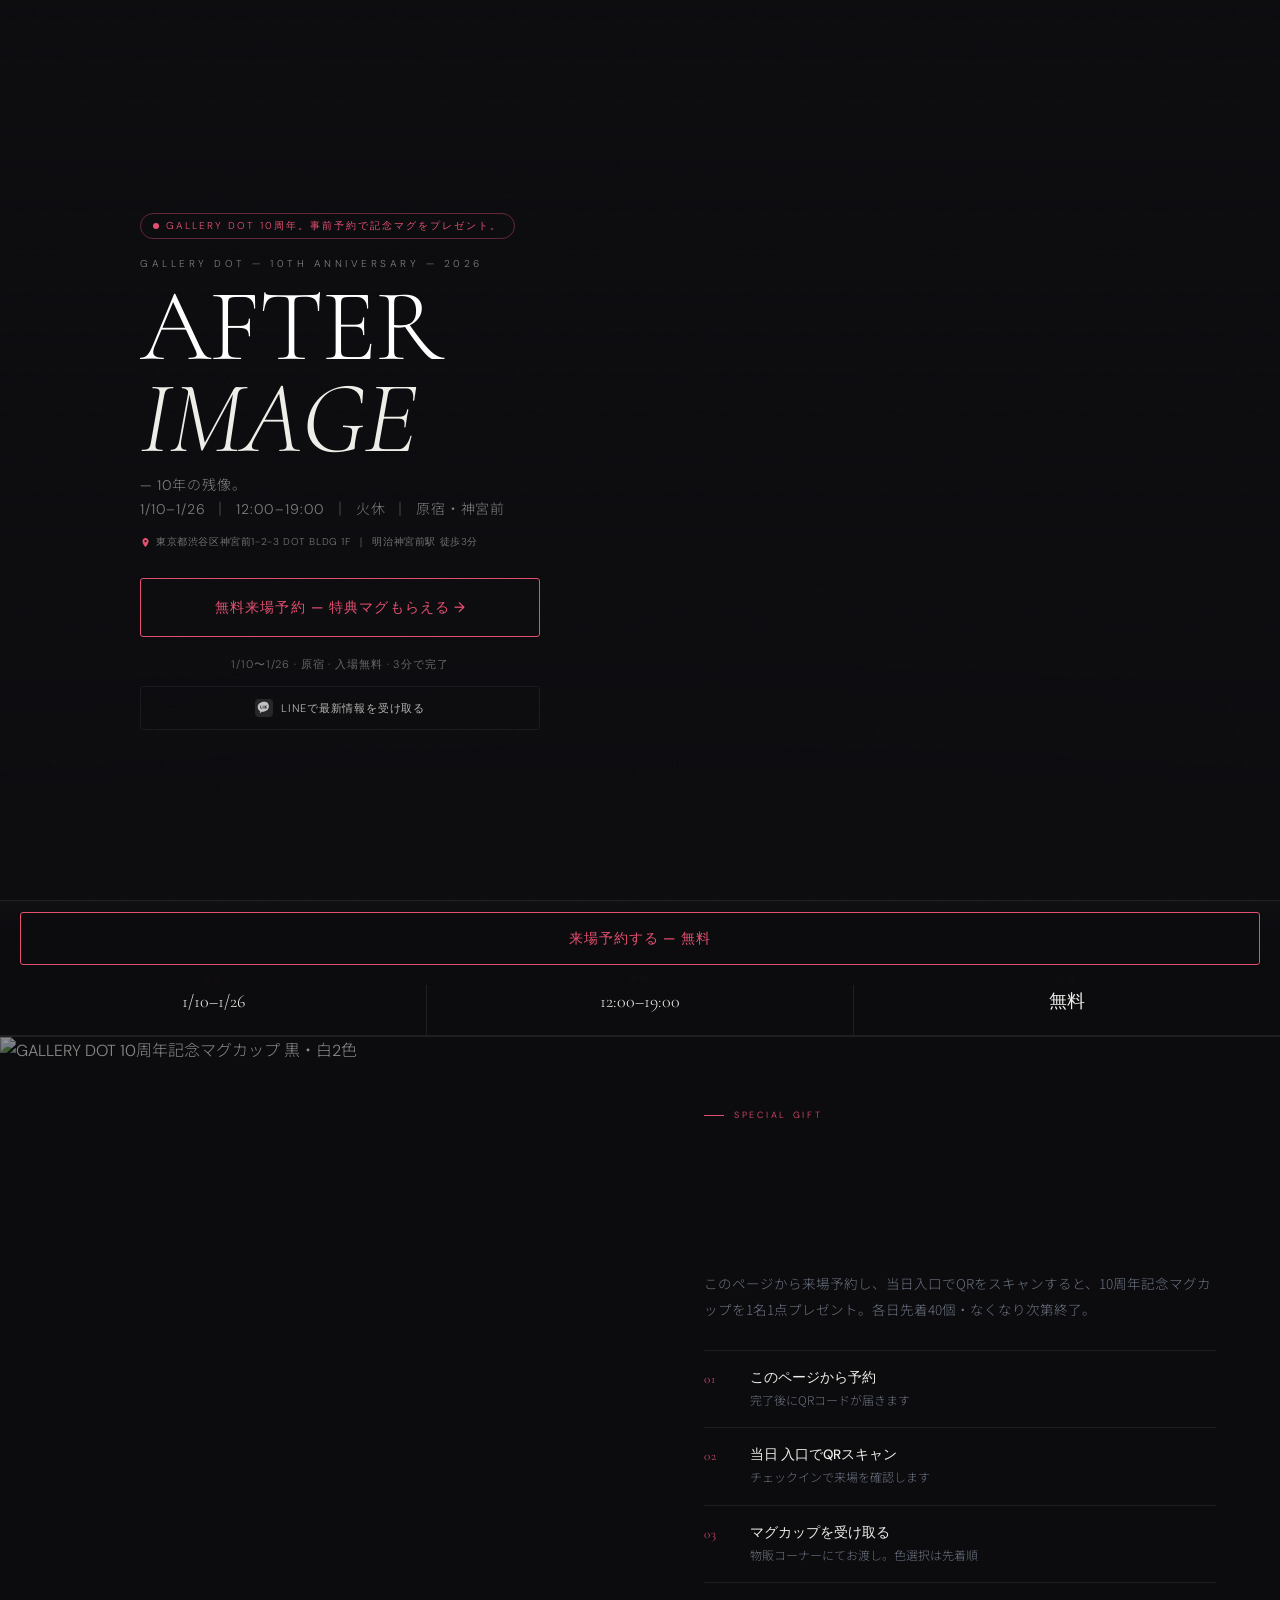
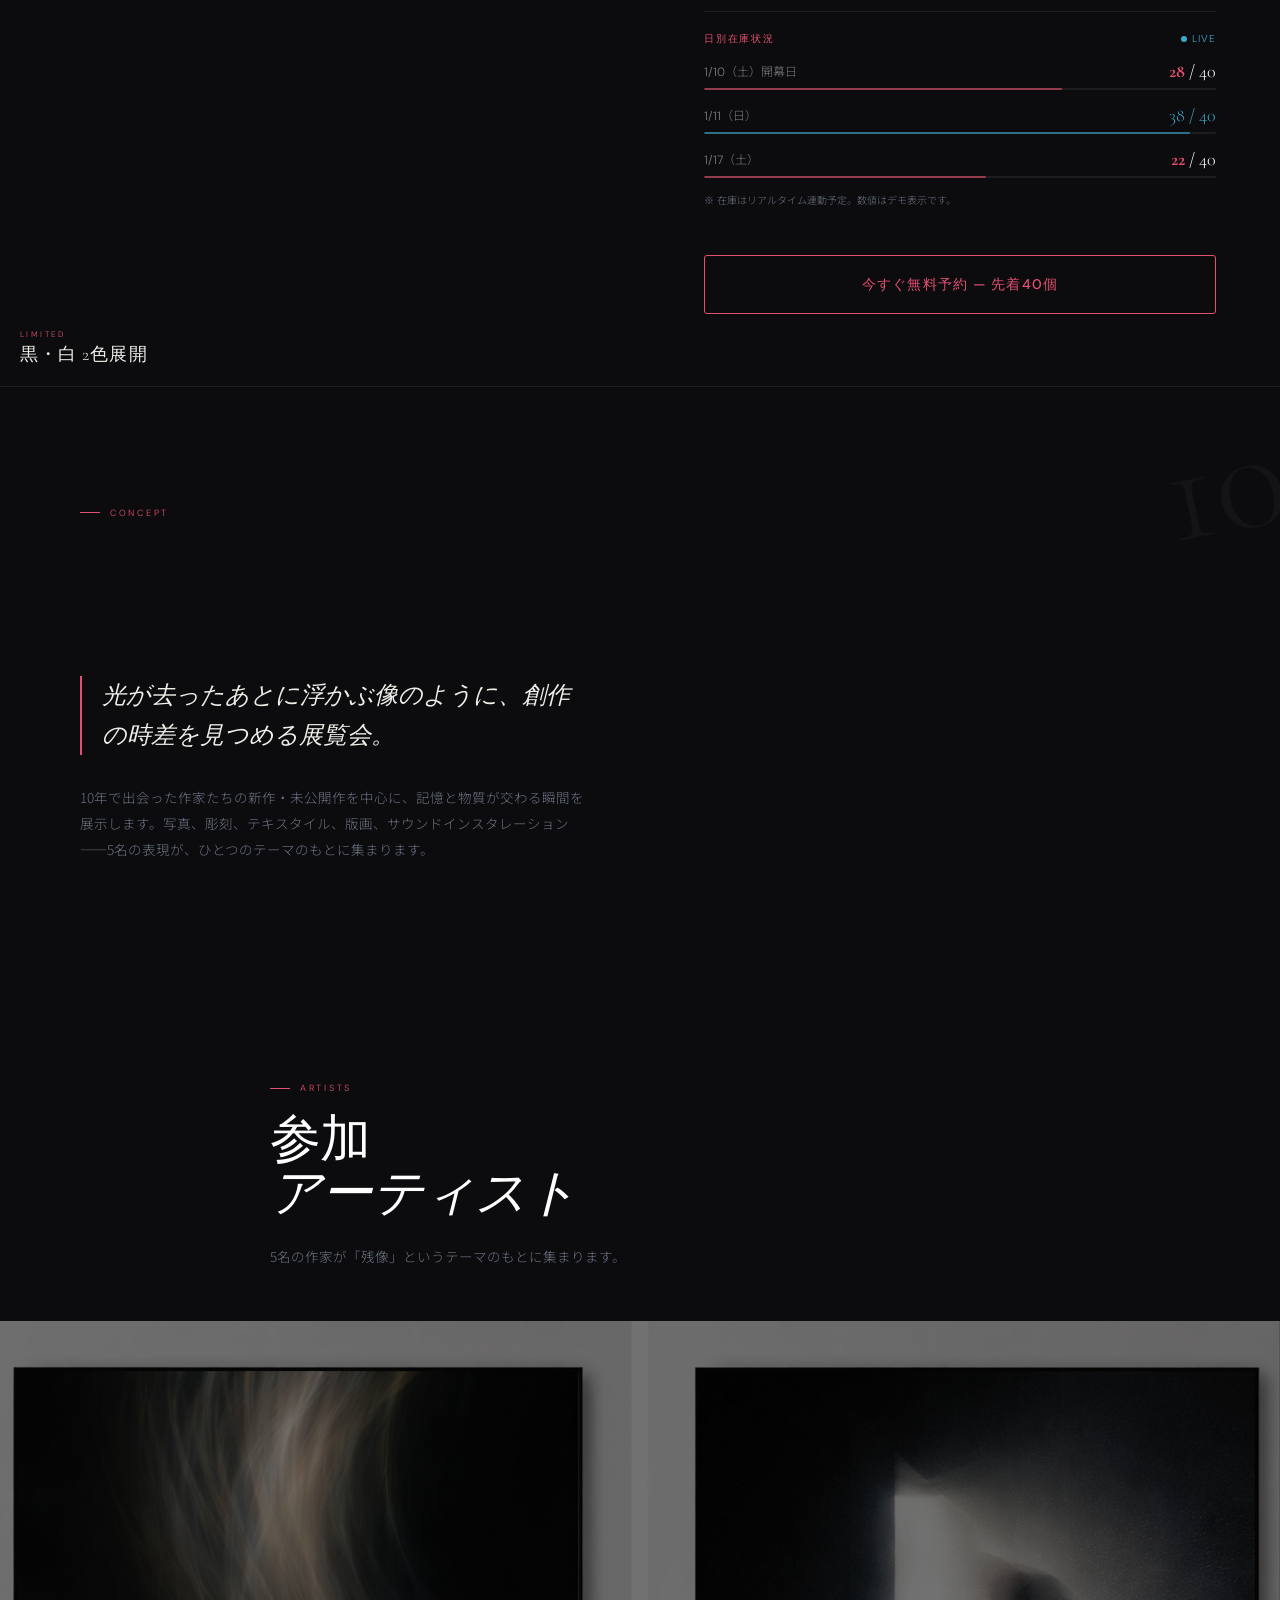
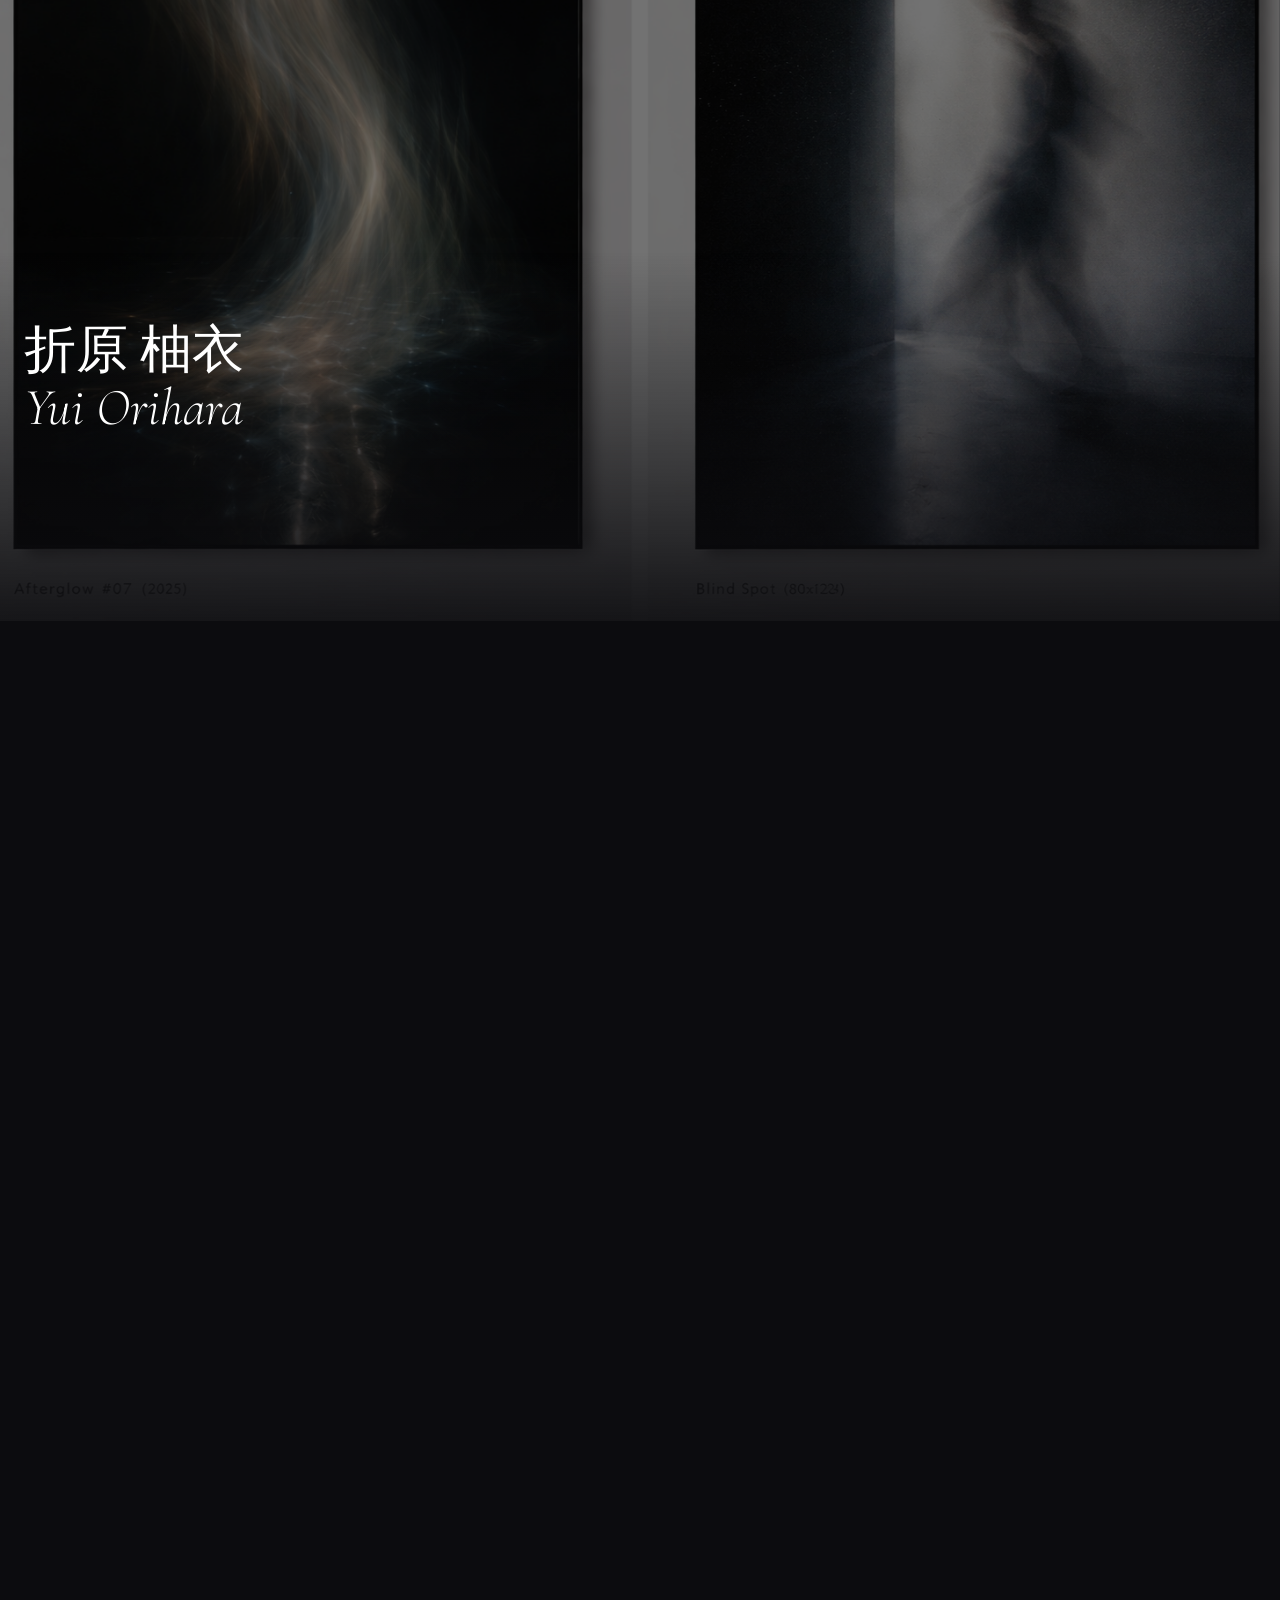
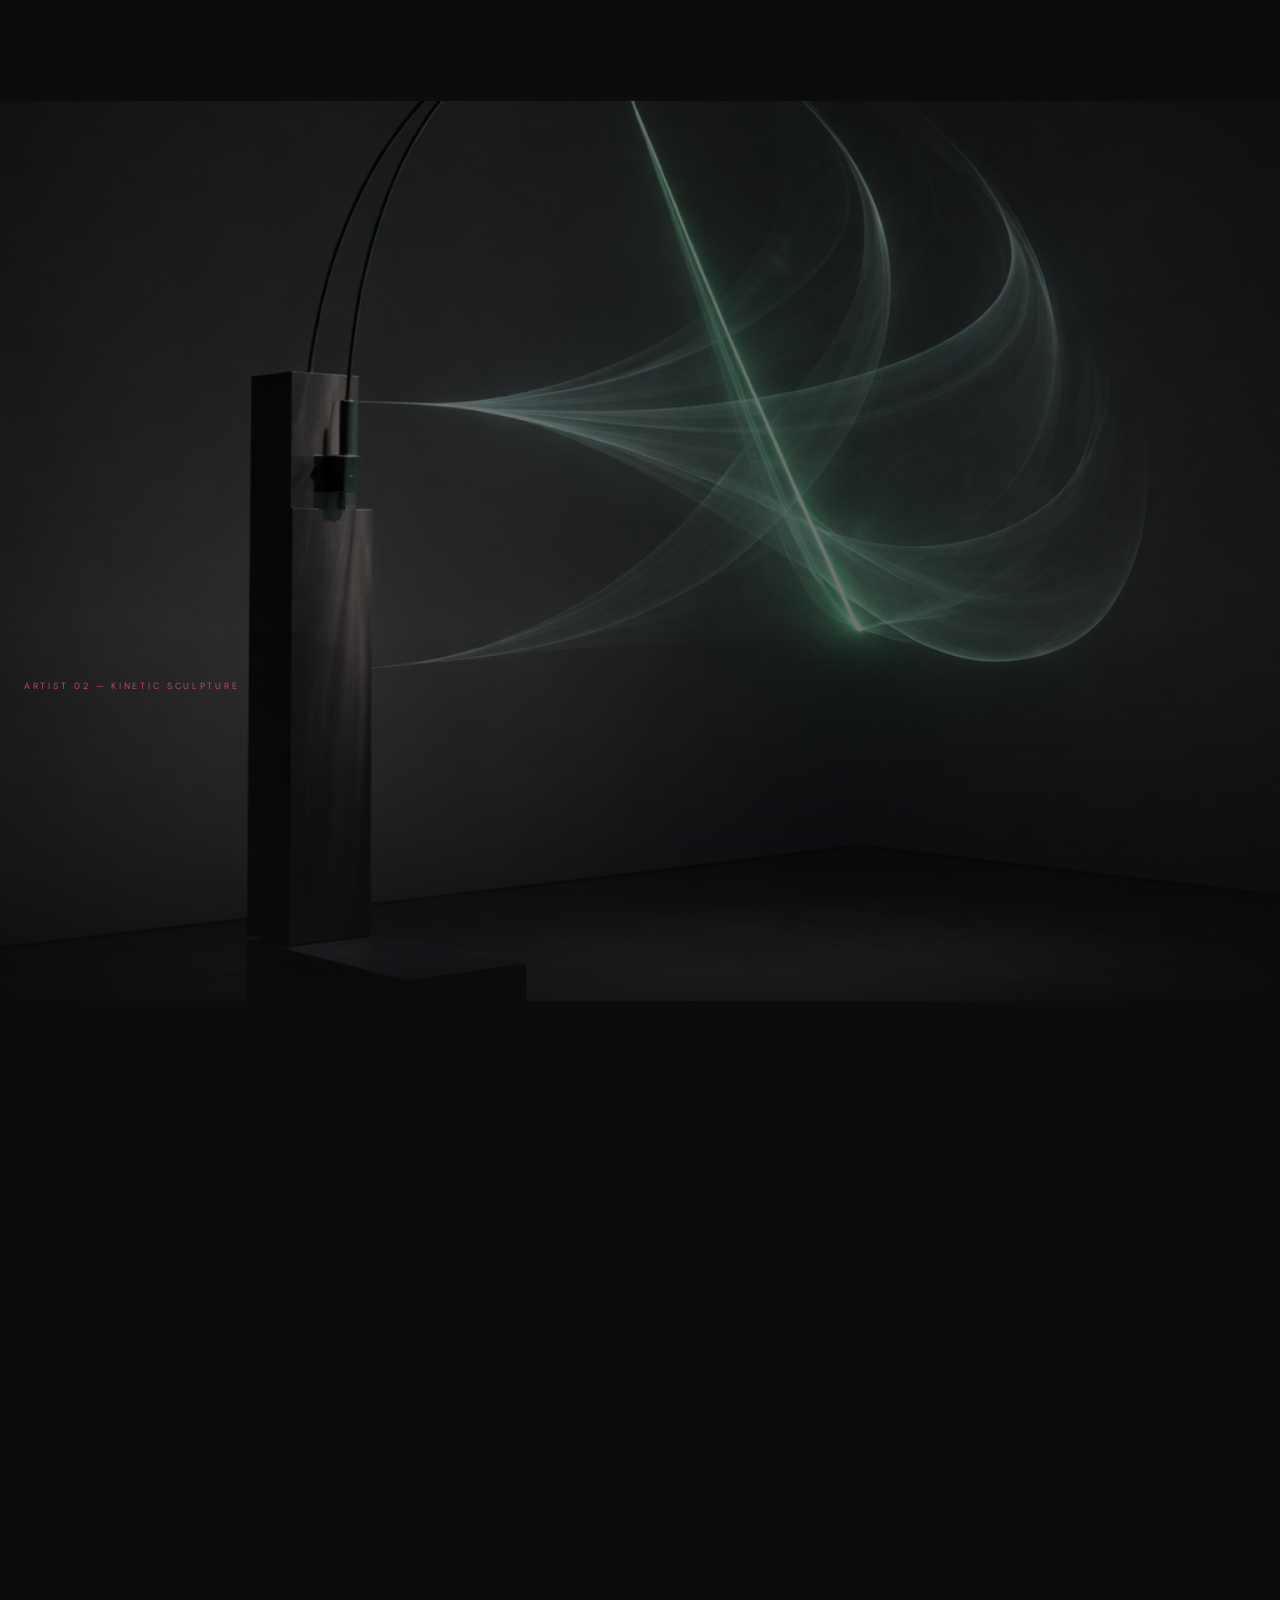
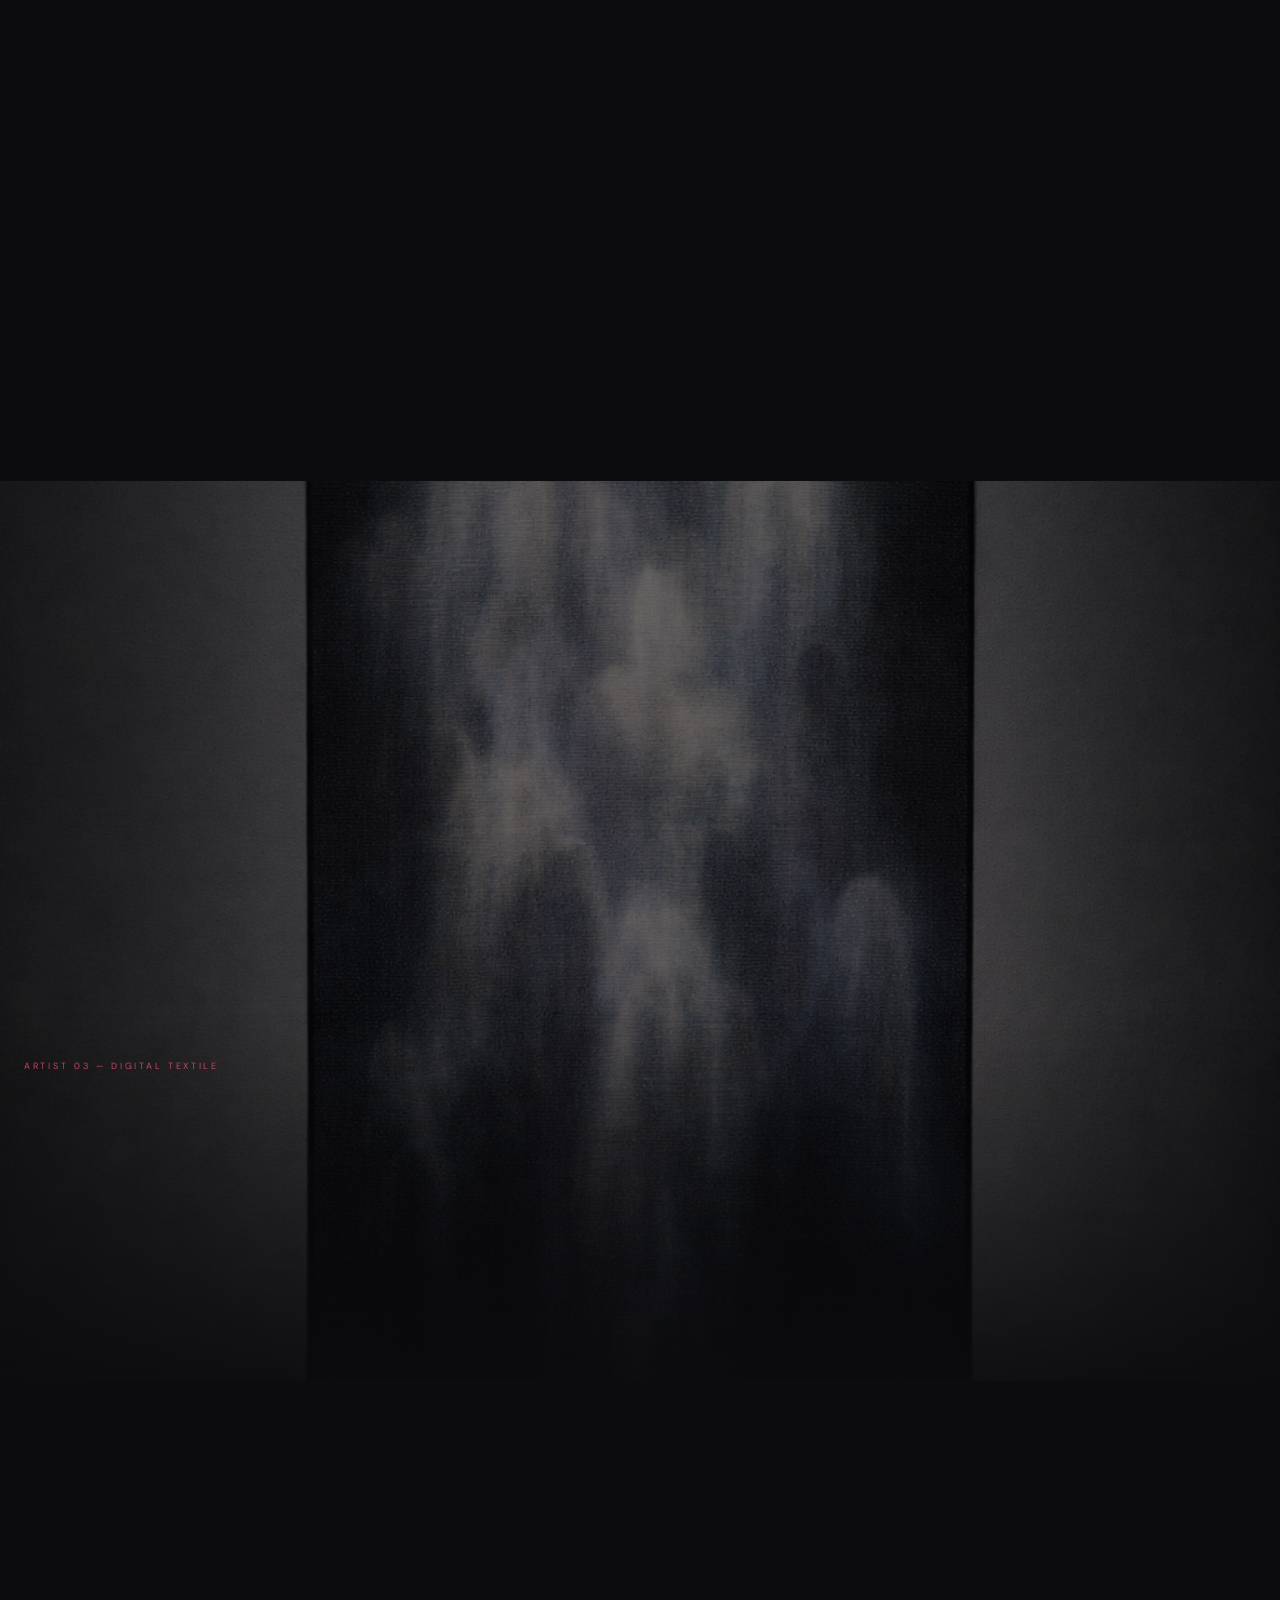
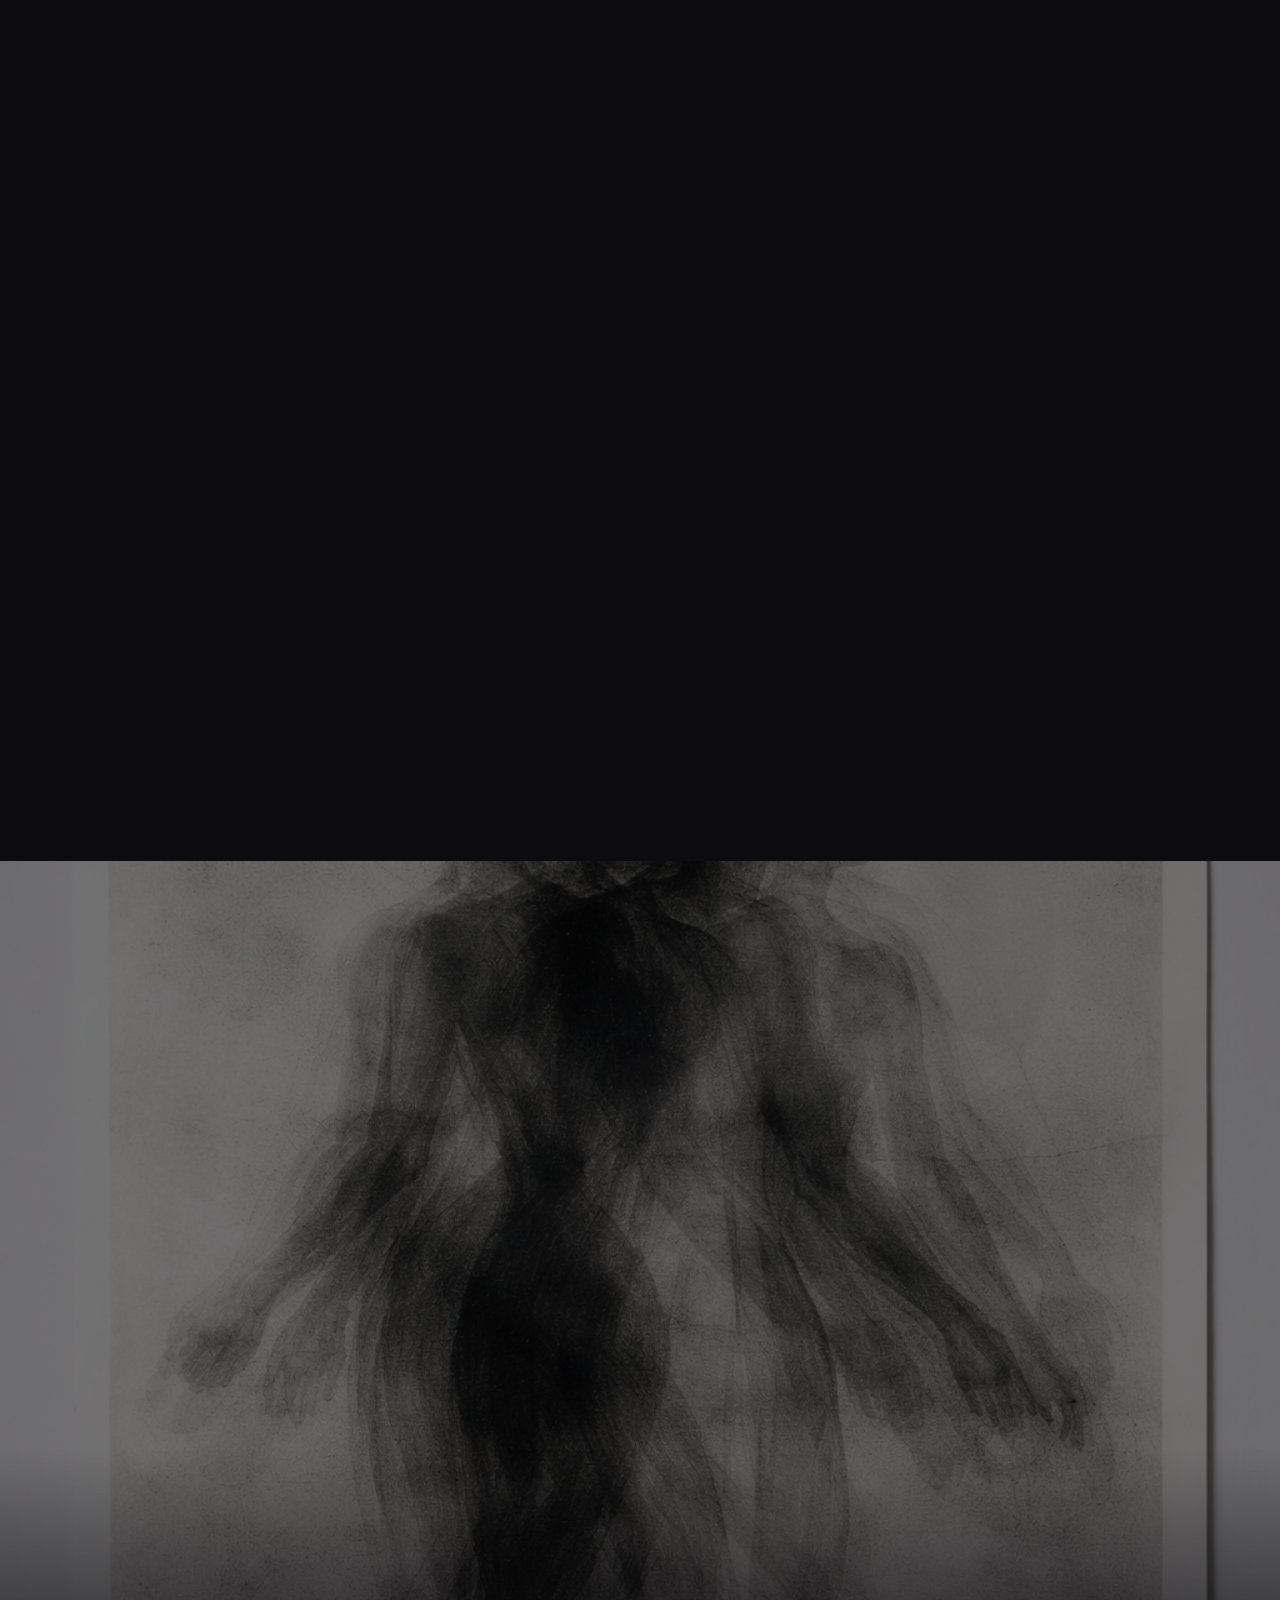
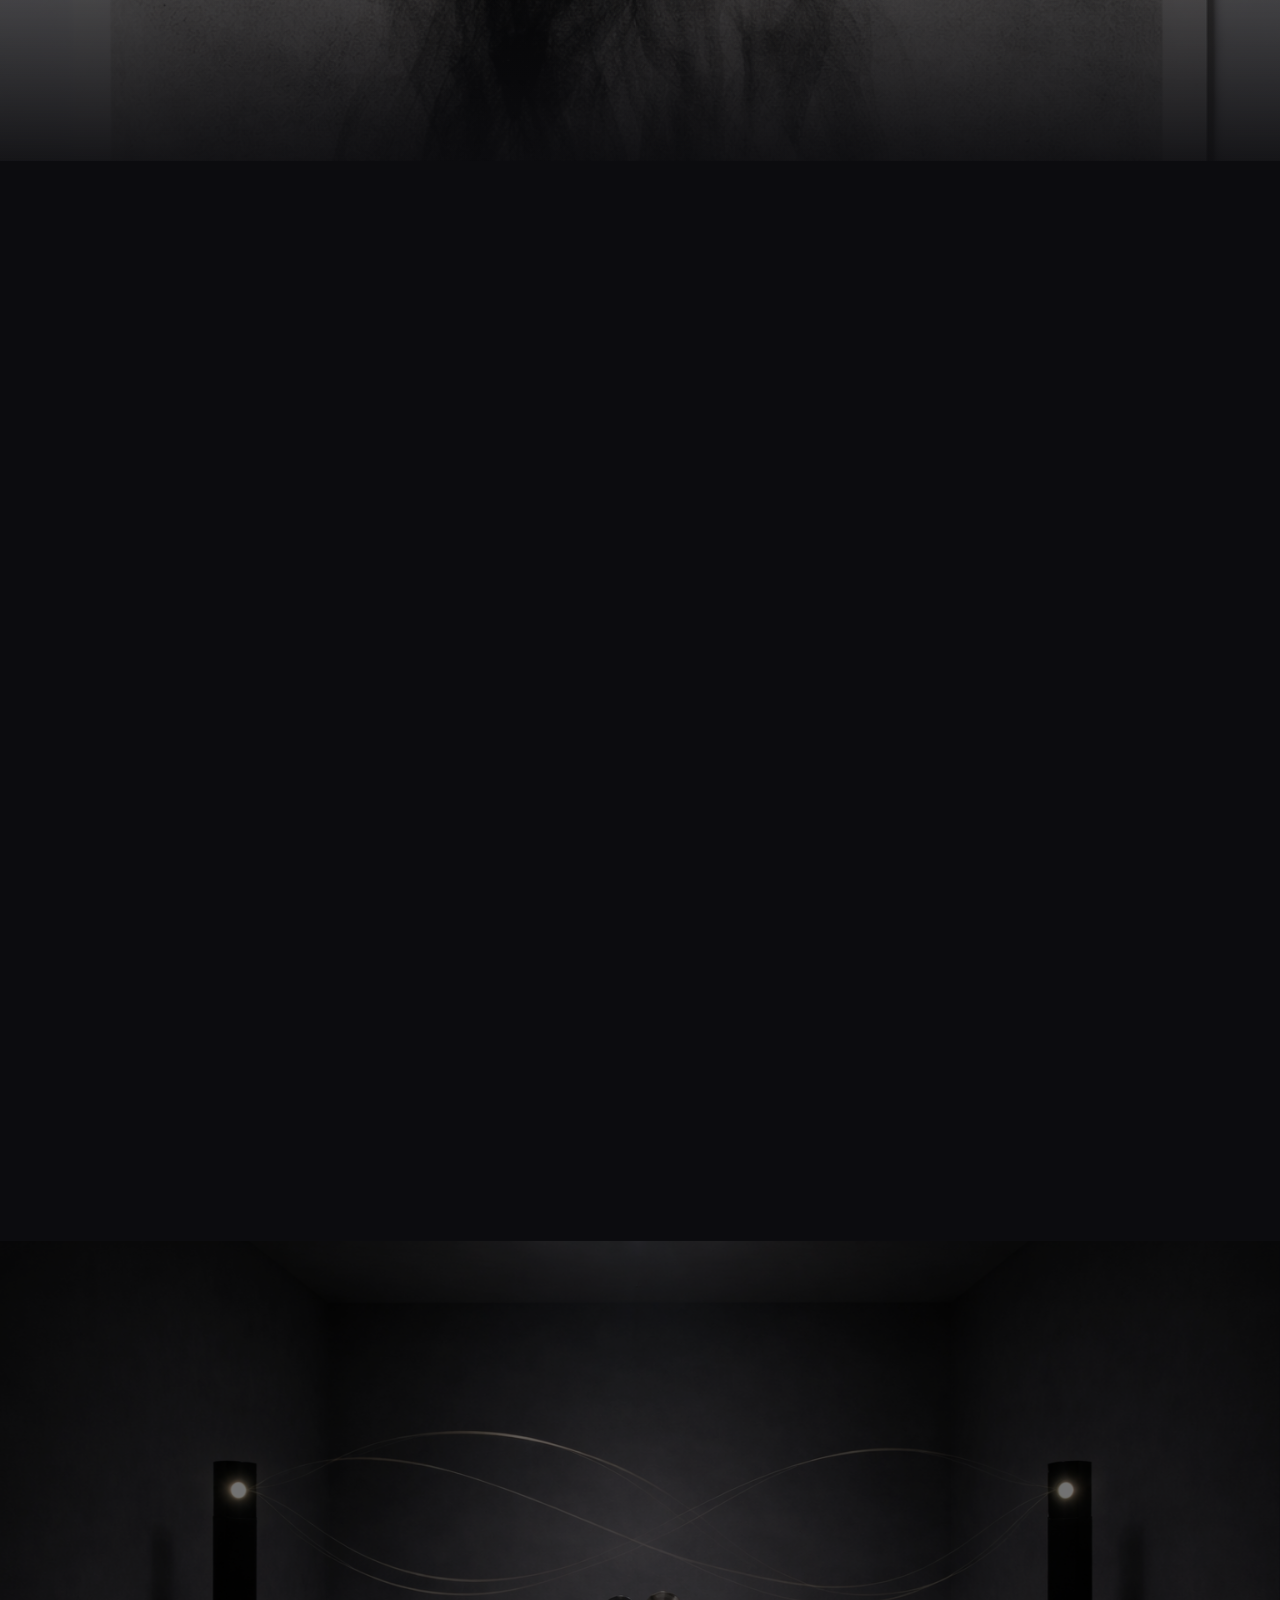
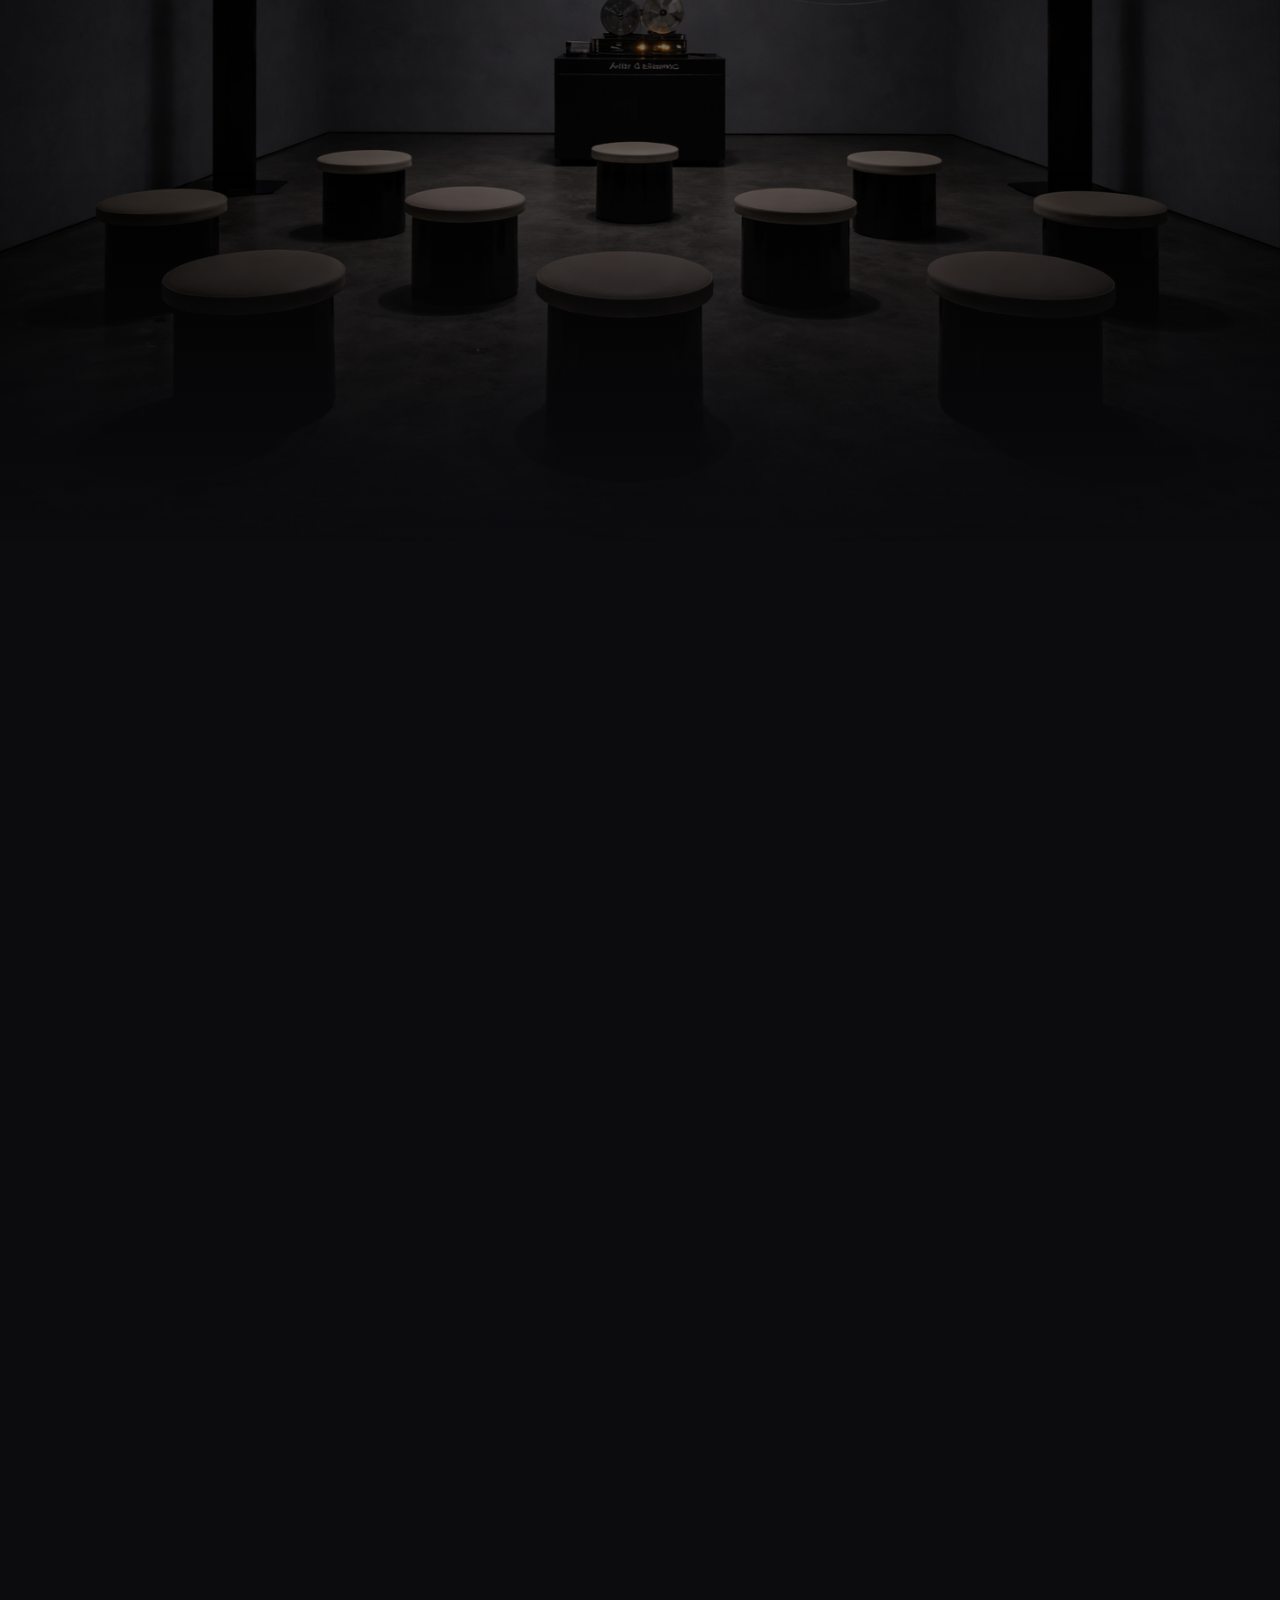
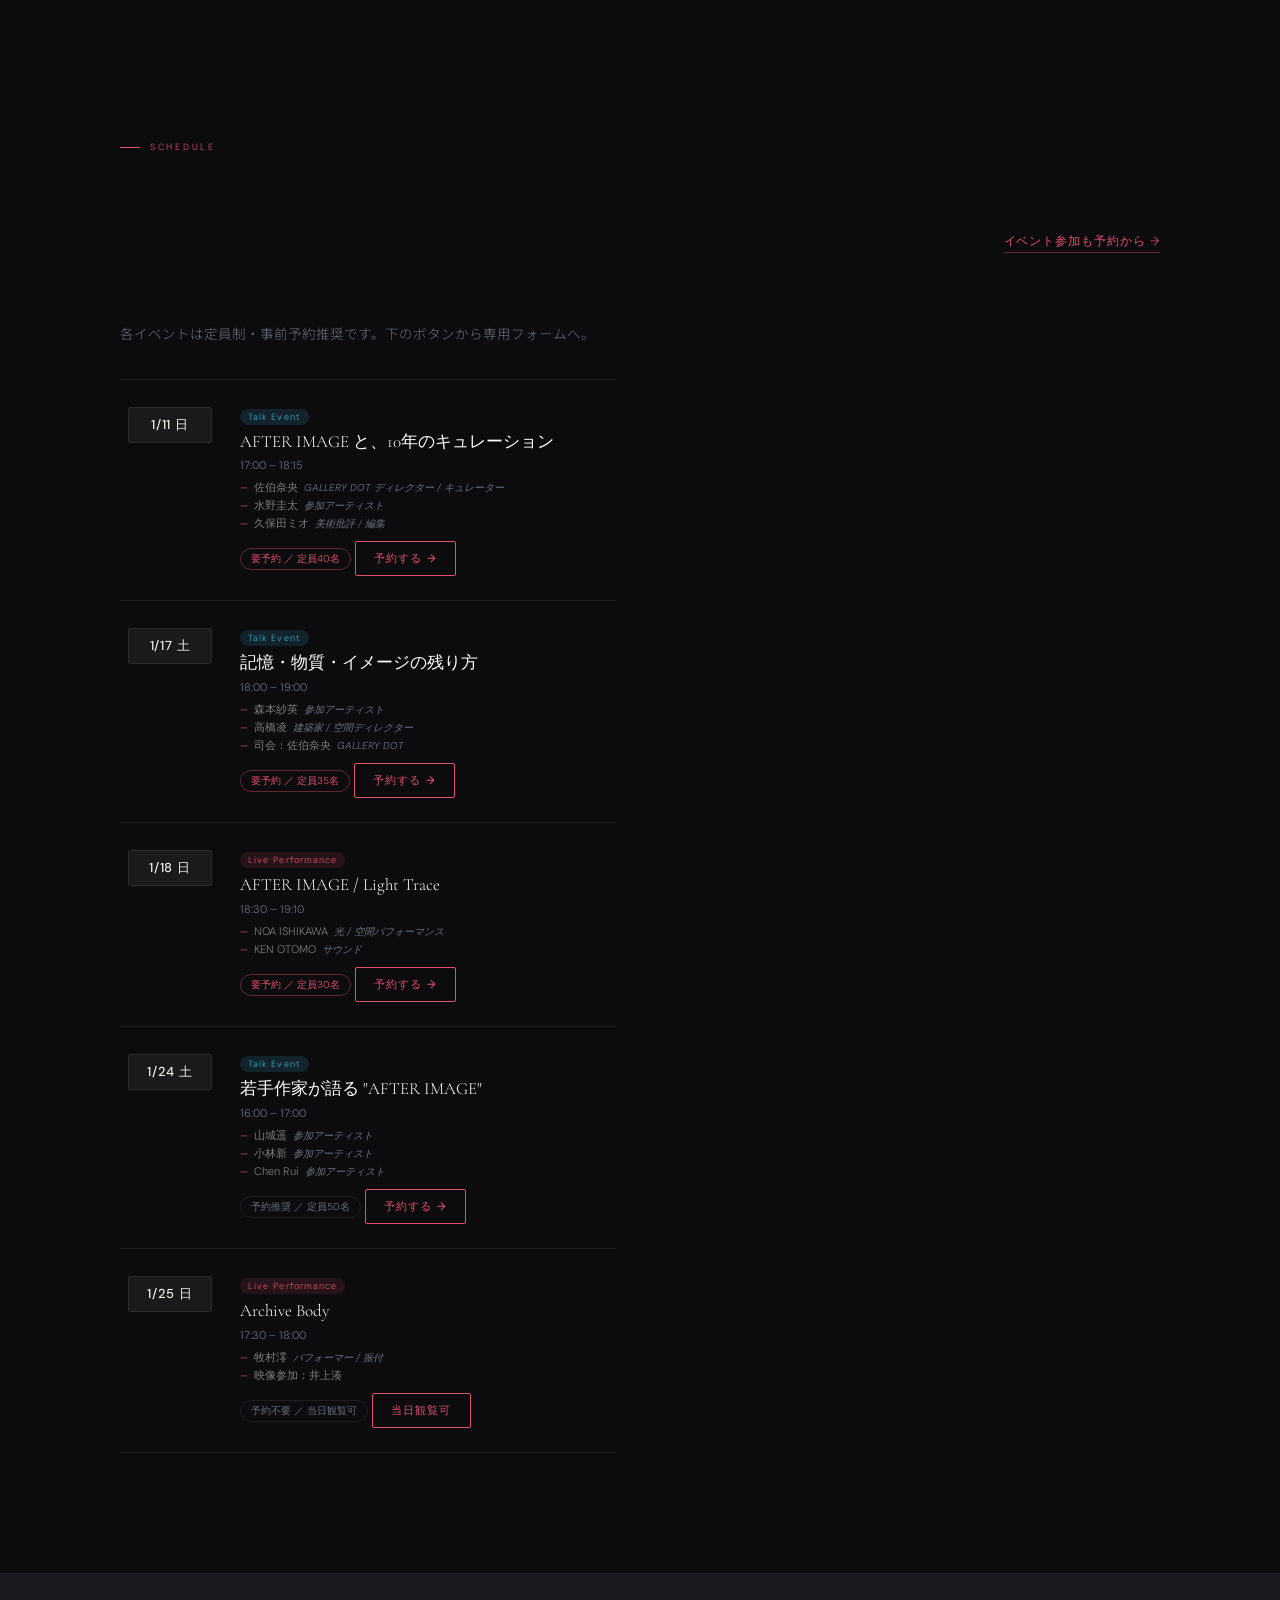
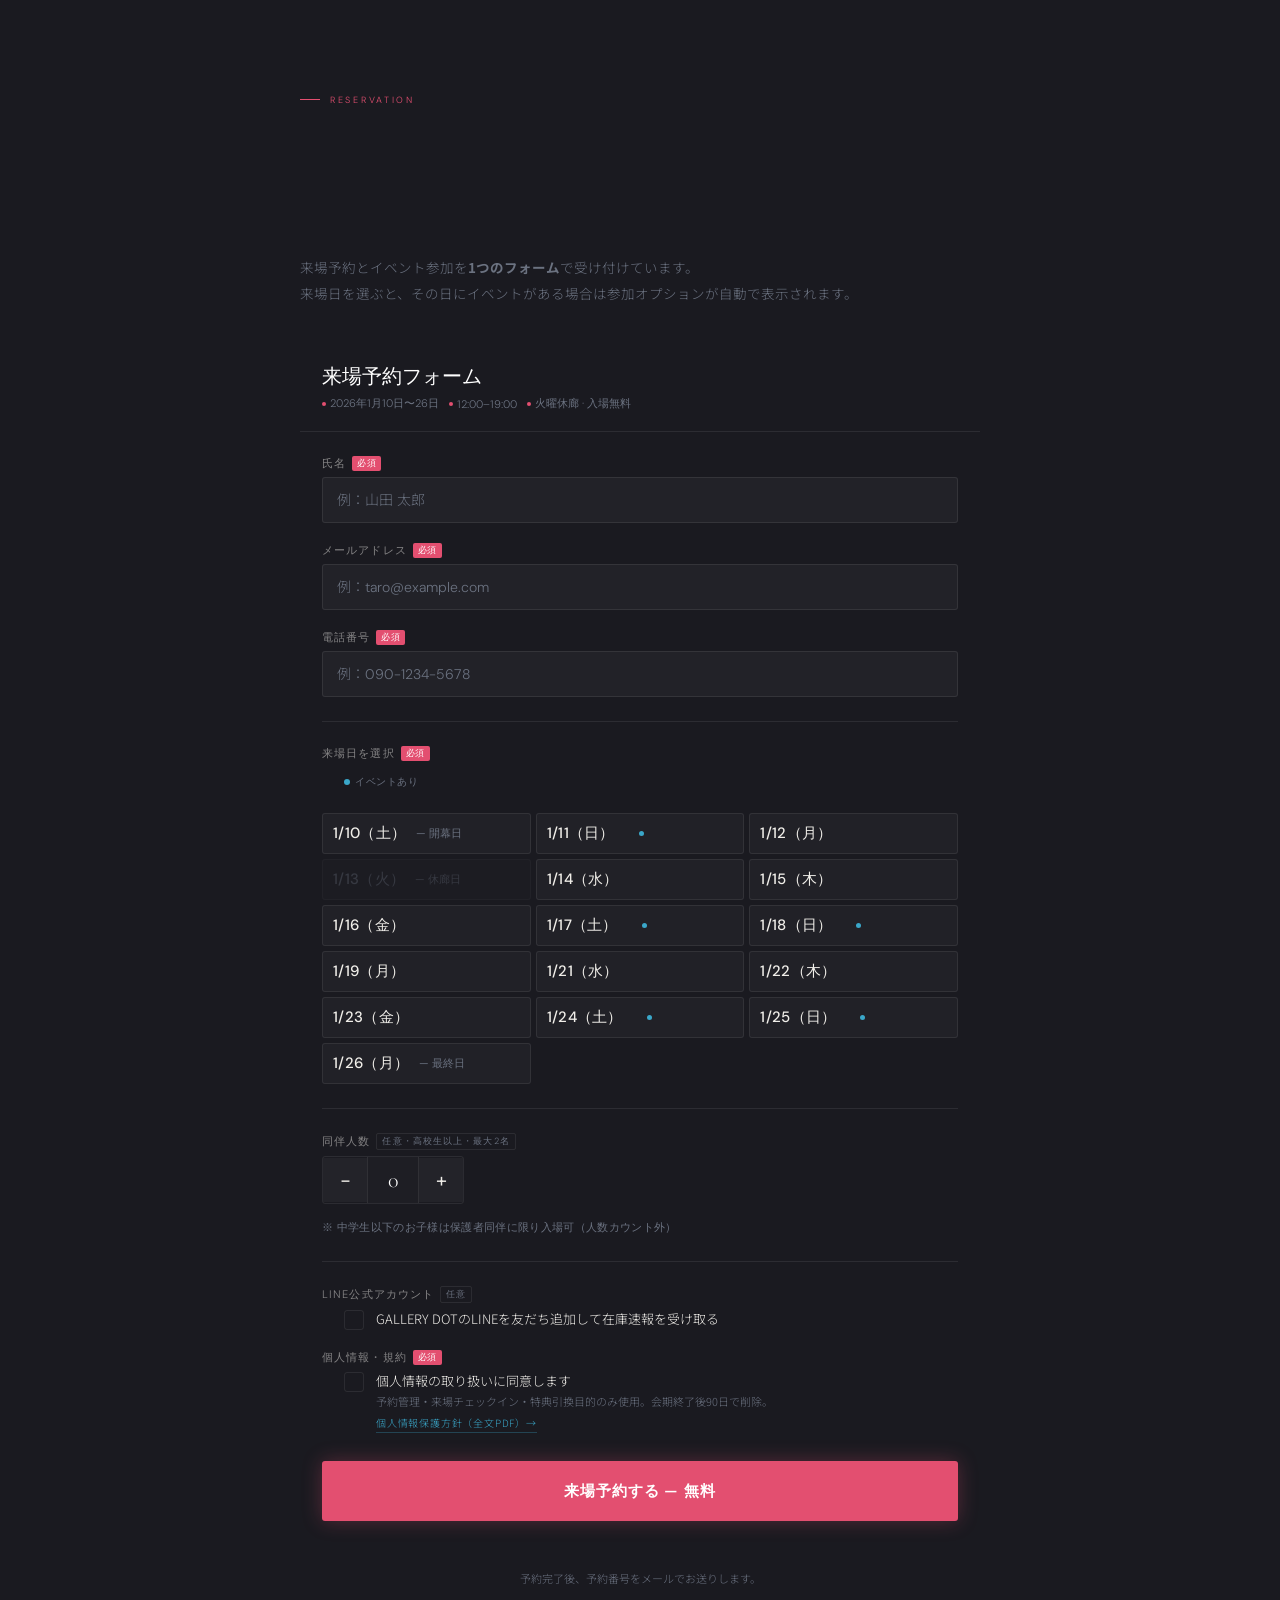
==== commit 08c499b2: "refactor: フィードバック全13項目反映・不要CSS削除" ====
--- a/index.html
+++ b/index.html
@@ -50,24 +50,16 @@
 
 <div id="prog"><div id="prog-fill"></div></div>
 
-<!-- NAV -->
-<nav class="site-nav">
-  <div class="nav-logo">
-    <img src="images/gallery_dot_logo.png" alt="GALLERY DOT" width="120" height="20">
-  </div>
-  <div class="nav-links" role="navigation" aria-label="メインナビ">
-    <a href="#concept" class="nav-link">Concept</a>
-    <a href="#artists" class="nav-link">Artists</a>
-    <a href="#schedule" class="nav-link">Schedule</a>
-    <a href="#access" class="nav-link">Access</a>
-    <a href="#reservation" class="nav-link">Reserve</a>
-  </div>
-  <button class="nav-btn" data-scroll-to=".res-section">来場予約する</button>
-</nav>
 
 <!-- ════════ HERO ════════ -->
 <section class="hero" id="top">
-  <div class="hero-bg" role="img" aria-label="折原 柚衣《Afterglow #07》"></div>
+  <div class="hero-bg" role="img" aria-label="AFTER IMAGE — 出展作家の作品">
+    <div class="hero-slide" style="background-image:url('images/Orihara.png')"></div>
+    <div class="hero-slide" style="background-image:url('images/NORI.png')"></div>
+    <div class="hero-slide" style="background-image:url('images/saeki.png')"></div>
+    <div class="hero-slide" style="background-image:url('images/Hanna.png')"></div>
+    <div class="hero-slide" style="background-image:url('images/Sakai_Naoto.png')"></div>
+  </div>
   <div class="hero-vignette" aria-hidden="true"></div>
   <div class="hero-content">
     <div class="hero-badge">
@@ -75,20 +67,16 @@
       <span class="live-txt">GALLERY DOT 10周年。事前予約で記念マグをプレゼント。</span>
     </div>
     <p class="hero-gallery-name">Gallery Dot — 10th Anniversary — 2026</p>
-    <!-- ジャンルバッジ -->
-    <div class="hero-genres">
-      <span class="hero-genre">📷 写真</span>
-      <span class="hero-genre">◎ 彫刻</span>
-      <span class="hero-genre">⌇ テキスタイル</span>
-      <span class="hero-genre">▦ 版画</span>
-      <span class="hero-genre">◉ サウンド</span>
-    </div>
     <h1 class="hero-ttl">AFTER<br><em>IMAGE</em></h1>
     <p class="hero-sub">
       — 10年の残像。<br>
       1/10–1/26&ensp;｜&ensp;12:00–19:00&ensp;｜&ensp;火休&ensp;｜&ensp;原宿・神宮前
     </p>
-    <div class="hero-btns sp-only">
+    <p class="hero-address">
+      <svg width="11" height="11" viewBox="0 0 16 16" fill="none" aria-hidden="true"><path d="M8 1.5C5.52 1.5 3.5 3.52 3.5 6c0 3.75 4.5 8.5 4.5 8.5S12.5 9.75 12.5 6c0-2.48-2.02-4.5-4.5-4.5zm0 6a1.5 1.5 0 110-3 1.5 1.5 0 010 3z" fill="currentColor"/></svg>
+      東京都渋谷区神宮前1-2-3 DOT BLDG 1F&ensp;｜&ensp;明治神宮前駅 徒歩3分
+    </p>
+    <div class="hero-btns">
       <button class="btn-a btn-magnetic" data-scroll-to=".res-section">無料来場予約 — 特典マグもらえる</button>
       <p class="hero-cta-note">1/10〜1/26 · 原宿 · 入場無料 · 3分で完了</p>
       <button class="btn-b" data-scroll-to=".res-section">
@@ -99,27 +87,7 @@
       </button>
     </div>
   </div>
-  <!-- PC: stat grid + CTA right column -->
-  <div class="hero-right-col">
-    <div class="hero-stat-grid">
-      <div class="hero-stat"><div class="hero-stat-lbl">会期</div><div class="hero-stat-val">1/10–1/26</div></div>
-      <div class="hero-stat"><div class="hero-stat-lbl">時間</div><div class="hero-stat-val">12:00–19:00</div></div>
-      <div class="hero-stat"><div class="hero-stat-lbl">入場</div><div class="hero-stat-val">無料</div></div>
-      <div class="hero-stat"><div class="hero-stat-lbl">会場</div><div class="hero-stat-val">原宿・神宮前</div></div>
-    </div>
-    <div class="hero-btns" style="opacity:0;animation:fadeRise 0.7s 1.0s var(--ease) forwards">
-      <button class="btn-a btn-magnetic" data-scroll-to=".res-section">無料来場予約 — 特典マグもらえる</button>
-      <p class="hero-cta-note">1/10〜1/26 · 原宿 · 入場無料 · 3分で完了</p>
-      <button class="btn-b" data-scroll-to=".res-section">
-        <div class="line-icon"><svg width="14" height="14" viewBox="0 0 40 40" fill="white"><path d="M20 2C10.06 2 2 8.72 2 17c0 4.9 2.78 9.28 7.13 12.18-.31 1.16-1.13 4.22-1.3 4.88-.2.82.3.81.63.59.26-.17 4.15-2.74 5.83-3.85.54.08 1.1.12 1.71.12 9.94 0 18-6.72 18-15S29.94 2 20 2zm-5.5 19.5h-4a1 1 0 01-1-1v-7a1 1 0 012 0v6h3a1 1 0 010 2zm3 0a1 1 0 01-1-1v-7a1 1 0 012 0v7a1 1 0 01-1 1zm9 0h-4a1 1 0 01-1-1v-7a1 1 0 012 0v2.5l2.3-3a1 1 0 011.7 1.06L25.6 16l1.9 2.94a1 1 0 01-1.7 1.06L24 17.5V20h2.5a1 1 0 010 2z"/></svg></div>
-        LINEで最新情報を受け取る
-      </button>
-    </div>
-  </div>
-
-  <div class="scroll-indicator" aria-hidden="true">
-    <span>scroll</span><div class="scroll-line"></div>
-  </div>
+
 </section>
 
 
@@ -143,43 +111,6 @@
   </div>
 </div>
 
-<!-- ARTIST STRIP + STATS -->
-<div class="hero-artists-bar">
-  <!-- アーティスト5名サムネイル -->
-  <div class="artist-thumbs">
-    <div class="artist-thumb">
-      <img src="images/Orihara.png" alt="折原 柚衣">
-      <span>折原 柚衣</span>
-    </div>
-    <div class="artist-thumb">
-      <img src="images/NORI.png" alt="NORI">
-      <span>NORI</span>
-    </div>
-    <div class="artist-thumb">
-      <img src="images/saeki.png" alt="佐伯 凛">
-      <span>佐伯 凛</span>
-    </div>
-    <div class="artist-thumb">
-      <img src="images/Hanna.png" alt="Hanna K.">
-      <span>Hanna K.</span>
-    </div>
-    <div class="artist-thumb">
-      <img src="images/Sakai_Naoto.png" alt="境 直斗">
-      <span>境 直斗</span>
-    </div>
-  </div>
-  <!-- 展示規模の数字 -->
-  <div class="exhibit-stats">
-    <div class="exhibit-stat"><span class="exhibit-stat-num">5</span><span class="exhibit-stat-lbl">Artists</span></div>
-    <div class="exhibit-stat-sep"></div>
-    <div class="exhibit-stat"><span class="exhibit-stat-num">5</span><span class="exhibit-stat-lbl">Events</span></div>
-    <div class="exhibit-stat-sep"></div>
-    <div class="exhibit-stat"><span class="exhibit-stat-num">17</span><span class="exhibit-stat-lbl">Days</span></div>
-    <div class="exhibit-stat-sep"></div>
-    <div class="exhibit-stat"><span class="exhibit-stat-num free">Free</span><span class="exhibit-stat-lbl">入場無料</span></div>
-  </div>
-</div>
-
 <!-- DATES -->
 <div class="dates">
   <div class="d-cell"><div class="d-lbl">会期</div><div class="d-val">1/10–1/26</div></div>
@@ -260,32 +191,6 @@
 
   </div>
 </section>
-
-<!-- STICKY 0 — 折原 柚衣 -->
-<div class="sticky-scene">
-  <div class="sticky-inner">
-    <img src="images/Orihara.png" alt="折原 柚衣《Afterglow #07》2025" class="sticky-img" loading="lazy">
-    <div class="sticky-content">
-      <div>
-        <div class="sticky-text-item"><div class="sticky-label">Artist 01 — Optical Print</div></div>
-        <div class="sticky-text-item"><div class="sticky-title">折原 柚衣<br><em>Yui Orihara</em></div></div>
-        <div class="sticky-text-item"><div class="sticky-sub">《Afterglow #07》2025<br>光学プリント</div></div>
-      </div>
-    </div>
-  </div>
-</div>
-
-<!-- STICKY 1 —  NORI -->
-<div class="sticky-scene">
-  <div class="sticky-inner">
-    <img src="images/NORI.png" alt="NORI《Echo Pendulum》2025" class="sticky-img" loading="lazy">
-    <div class="sticky-content">
-      <div class="sticky-text-item"><div class="sticky-label">Artist 02 — Kinetic Sculpture</div></div>
-      <div class="sticky-text-item"><div class="sticky-title">NORI<br><em>野里 直</em></div></div>
-      <div class="sticky-text-item"><div class="sticky-sub">《Echo Pendulum》2025<br>ステンレス・磁石・モーター</div></div>
-    </div>
-  </div>
-</div>
 
 <!-- ════════ CONCEPT ════════ -->
 <section class="concept" id="concept" aria-labelledby="concept-h">
@@ -304,11 +209,9 @@
   </div><!-- concept-inner -->
 </section>
 
-<div class="diag-divider" aria-hidden="true"></div>
 
 <!-- ════════ ARTISTS ════════ -->
 <section id="artists" aria-labelledby="artists-h">
-
   <div class="artists-intro container-pad stagger-parent">
     <div class="stagger-child">
       <div class="s-eyebrow">Artists</div>
@@ -316,88 +219,35 @@
     </div>
     <p class="s-body stagger-child">5名の作家が「残像」というテーマのもとに集まります。</p>
   </div>
-
-  <!-- Artist 01 — 折原 柚衣 -->
-  <div class="artist-feature reveal-scale">
-    <div class="af-img-wrap">
-      <img src="images/Orihara.png" alt="折原 柚衣《Afterglow #07》2025" class="af-img" loading="lazy">
-      <span class="af-num">01</span>
-    </div>
-    <div class="af-info">
-      <div class="af-type">光学プリント — Optical Print</div>
-      <h3 class="af-name">折原 柚衣</h3>
-      <p class="af-work">
-        《Afterglow #07》, 2025, ラムダプリント＋UVレジン, 100×140cm<br>
-        <span class="af-work-sub">《Blind Spot》, 2024, ピグメントプリント, 80×120cm（個人蔵・東京）</span>
-      </p>
-      <p class="af-desc">光の残滓を捉えた長時間露光シリーズ。人の動きと光の軌跡が交差する地点で生まれるイメージを探求する。</p>
-      <p class="af-credit">© Yui Orihara / Courtesy of GALLERY DOT</p>
-      <span class="af-badge">📷 撮影可</span>
-    </div>
-  </div>
-
-  <!-- Artist 02 — 野里 直（NORI） -->
-  <div class="artist-feature artist-feature--rev reveal-scale">
-    <div class="af-img-wrap">
-      <img src="images/NORI.png" alt="NORI（野里 直）《Echo Pendulum》2025" class="af-img" loading="lazy">
-      <span class="af-num">02</span>
-    </div>
-    <div class="af-info">
-      <div class="af-type">キネティック彫刻 — Kinetic Sculpture</div>
-      <h3 class="af-name">NORI<em>（野里 直）</em></h3>
-      <p class="af-work">《Echo Pendulum》2025</p>
-      <p class="af-desc">磁力と重力が拮抗するステンレス製の振り子。静止した瞬間と連続する運動のあいだに「残像」を宿す。</p>
-      <span class="af-badge">📷 撮影可</span>
-    </div>
-  </div>
-
-  <!-- Artist 03 — 佐伯 凛 -->
-  <div class="artist-feature reveal-scale">
-    <div class="af-img-wrap">
-      <img src="images/saeki.png" alt="佐伯 凛《weave_ghost 3》2025" class="af-img" loading="lazy">
-      <span class="af-num">03</span>
-    </div>
-    <div class="af-info">
-      <div class="af-type">デジタル織物 — Digital Textile</div>
-      <h3 class="af-name">佐伯 凛</h3>
-      <p class="af-work">《weave_ghost 3》2025<br><small>ジャカード織（シルク / 和紙）180 × 90cm</small></p>
-      <p class="af-desc">デジタルデータをジャカード織機で物質化する。デジタルとアナログのはざまに残る「ノイズ」を布として顕在化する試み。</p>
-      <span class="af-badge">📷 撮影可</span>
-    </div>
-  </div>
-
-  <!-- Artist 04 — Hanna K. -->
-  <div class="artist-feature artist-feature--rev reveal-scale">
-    <div class="af-img-wrap">
-      <img src="images/Hanna.png" alt="Hanna K.《Residual Bodies》2023" class="af-img" loading="lazy">
-      <span class="af-num">04</span>
-    </div>
-    <div class="af-info">
-      <div class="af-type">版画 / モノタイプ — Printmaking</div>
-      <h3 class="af-name">Hanna K.</h3>
-      <p class="af-work">《Residual Bodies》2023</p>
-      <p class="af-desc">一度きりの刷りに刻まれる身体の痕跡。圧力と顔料が残すかたちの不可逆性を通じて、記憶の物質性を問う。</p>
-      <span class="af-badge">📷 撮影可</span>
-    </div>
-  </div>
-
-  <!-- Artist 05 — 境 直斗 -->
-  <div class="artist-feature reveal-scale">
-    <div class="af-img-wrap">
-      <img src="images/Sakai_Naoto.png" alt="境 直斗《After Silence》2025" class="af-img" loading="lazy">
-      <span class="af-num">05</span>
-    </div>
-    <div class="af-info">
-      <div class="af-type">サウンド・インスタレーション — Sound Installation</div>
-      <h3 class="af-name">境 直斗</h3>
-      <p class="af-work">《After Silence》2025</p>
-      <p class="af-desc">音が止んだあとに耳が捉える残響。無響室とギャラリー空間の差異を使い、「聴覚的な残像」を体験させる没入型インスタレーション。</p>
-    </div>
-  </div>
-
-</section>
-
-<!-- STICKY 2 -->
+</section>
+
+<!-- STICKY 01 — 折原 柚衣 -->
+<div class="sticky-scene">
+  <div class="sticky-inner">
+    <img src="images/Orihara.png" alt="折原 柚衣《Afterglow #07》2025" class="sticky-img" loading="lazy">
+    <div class="sticky-content">
+      <div class="sticky-text-item"><div class="sticky-label">Artist 01 — Optical Print</div></div>
+      <div class="sticky-text-item"><div class="sticky-title">折原 柚衣<br><em>Yui Orihara</em></div></div>
+      <div class="sticky-text-item"><div class="sticky-sub">《Afterglow #07》2025<br>ラムダプリント＋UVレジン, 100×140cm</div></div>
+      <div class="sticky-text-item"><div class="sticky-desc">光の残滓を捉えた長時間露光シリーズ。人の動きと光の軌跡が交差する地点で生まれるイメージを探求する。</div></div>
+    </div>
+  </div>
+</div>
+
+<!-- STICKY 02 — NORI -->
+<div class="sticky-scene">
+  <div class="sticky-inner">
+    <img src="images/NORI.png" alt="NORI《Echo Pendulum》2025" class="sticky-img" loading="lazy">
+    <div class="sticky-content">
+      <div class="sticky-text-item"><div class="sticky-label">Artist 02 — Kinetic Sculpture</div></div>
+      <div class="sticky-text-item"><div class="sticky-title">NORI<br><em>野里 直</em></div></div>
+      <div class="sticky-text-item"><div class="sticky-sub">《Echo Pendulum》2025<br>ステンレス・磁石・モーター</div></div>
+      <div class="sticky-text-item"><div class="sticky-desc">磁力と重力が拮抗するステンレス製の振り子。静止した瞬間と連続する運動のあいだに「残像」を宿す。</div></div>
+    </div>
+  </div>
+</div>
+
+<!-- STICKY 03 — 佐伯 凛 -->
 <div class="sticky-scene">
   <div class="sticky-inner">
     <img src="images/saeki.png" alt="佐伯 凛《weave_ghost 3》2025" class="sticky-img" loading="lazy">
@@ -405,6 +255,33 @@
       <div class="sticky-text-item"><div class="sticky-label">Artist 03 — Digital Textile</div></div>
       <div class="sticky-text-item"><div class="sticky-title">佐伯 凛<br><em>Rin Saeki</em></div></div>
       <div class="sticky-text-item"><div class="sticky-sub">《weave_ghost 3》2025<br>ジャカード織（シルク/和紙）180×90cm</div></div>
+      <div class="sticky-text-item"><div class="sticky-desc">デジタルデータをジャカード織機で物質化する。デジタルとアナログのはざまに残る「ノイズ」を布として顕在化する試み。</div></div>
+    </div>
+  </div>
+</div>
+
+<!-- STICKY 04 — Hanna K. -->
+<div class="sticky-scene">
+  <div class="sticky-inner">
+    <img src="images/Hanna.png" alt="Hanna K.《Residual Bodies》2023" class="sticky-img" loading="lazy">
+    <div class="sticky-content">
+      <div class="sticky-text-item"><div class="sticky-label">Artist 04 — Printmaking</div></div>
+      <div class="sticky-text-item"><div class="sticky-title">Hanna K.</div></div>
+      <div class="sticky-text-item"><div class="sticky-sub">《Residual Bodies》2023<br>版画 / モノタイプ</div></div>
+      <div class="sticky-text-item"><div class="sticky-desc">一度きりの刷りに刻まれる身体の痕跡。圧力と顔料が残すかたちの不可逆性を通じて、記憶の物質性を問う。</div></div>
+    </div>
+  </div>
+</div>
+
+<!-- STICKY 05 — 境 直斗 -->
+<div class="sticky-scene">
+  <div class="sticky-inner">
+    <img src="images/Sakai_Naoto.png" alt="境 直斗《After Silence》2025" class="sticky-img" loading="lazy">
+    <div class="sticky-content">
+      <div class="sticky-text-item"><div class="sticky-label">Artist 05 — Sound Installation</div></div>
+      <div class="sticky-text-item"><div class="sticky-title">境 直斗<br><em>Naoto Sakai</em></div></div>
+      <div class="sticky-text-item"><div class="sticky-sub">《After Silence》2025<br>サウンド・インスタレーション</div></div>
+      <div class="sticky-text-item"><div class="sticky-desc">音が止んだあとに耳が捉える残響。無響室とギャラリー空間の差異を使い、「聴覚的な残像」を体験させる没入型インスタレーション。</div></div>
     </div>
   </div>
 </div>
@@ -560,6 +437,9 @@
         <!-- 来場日 -->
         <div class="gd-field">
           <div class="gd-label">来場日を選択 <span class="gd-required">必須</span></div>
+          <div class="gd-cal-legend">
+            <span class="gd-legend-item"><span class="gd-legend-dot aq"></span>イベントあり</span>
+          </div>
         </div>
         <div class="gd-date-grid" id="u-date-grid"></div>
 
@@ -761,7 +641,22 @@
 </section>
 
 
-<script src="script.js"></script>
+
+
+<footer class="simple-footer">
+    <img src="images/gallery_dot_logo.svg" alt="GALLERY DOT" width="120" loading="lazy">
+    <p class="simple-footer-copy">© 2026 GALLERY DOT. All rights reserved.</p>
+  </footer>
+
+
+
+  <!-- Fixed Bottom CTA -->
+  <div class="fixed-cta" id="fixed-cta">
+    <button class="fixed-cta-btn" data-scroll-to=".res-section">来場予約する — 無料</button>
+  </div>
+
+  <script src="script.js"></script>
 <script src="reservation.js"></script>
+
 </body>
 </html>
--- a/style.css
+++ b/style.css
@@ -16,11 +16,11 @@
   --ease:cubic-bezier(0.16,1,0.3,1);
 }
 *,*::before,*::after{box-sizing:border-box;margin:0;padding:0}
-html{font-size:16px;scroll-behavior:smooth}
+html{font-size:16px;scroll-behavior:smooth;overflow-x:hidden}
 body{
   background:var(--ink);color:var(--mist);
   font-family:'DM Sans','Noto Sans JP',sans-serif;font-weight:300;
-  max-width:var(--w);margin:0 auto;overflow-x:hidden;
+  max-width:var(--w);margin:0 auto;overflow-x:hidden;width:100%;
   -webkit-font-smoothing:antialiased;
 }
 body::after{
@@ -69,8 +69,24 @@
 }
 .hero-bg{
   position:absolute;inset:0;
-  background:url('images/Orihara.png') center top/cover no-repeat;
-  filter:brightness(0.38) contrast(1.1);transform:scale(1.1);will-change:transform;
+  transform:scale(1.1);will-change:transform;
+}
+.hero-slide{
+  position:absolute;inset:0;
+  background-size:cover;background-position:center center;
+  filter:brightness(0.38) contrast(1.1);
+  opacity:0;
+  animation:heroFade 25s infinite;
+}
+.hero-slide:nth-child(1){animation-delay:0s;}
+.hero-slide:nth-child(2){animation-delay:5s;}
+.hero-slide:nth-child(3){animation-delay:10s;}
+.hero-slide:nth-child(4){animation-delay:15s;}
+.hero-slide:nth-child(5){animation-delay:20s;}
+@keyframes heroFade{
+  0%,4%{opacity:0}
+  8%,72%{opacity:1}
+  80%,100%{opacity:0}
 }
 .hero-vignette{
   position:absolute;inset:0;
@@ -93,15 +109,24 @@
   opacity:0;animation:fadeRise 0.6s 0.3s var(--ease) forwards;
 }
 .hero-ttl{
-  font-family:'Cormorant Garamond',serif;font-size:72px;font-weight:300;
-  line-height:0.9;letter-spacing:-0.02em;color:#fff;margin-bottom:10px;overflow:visible;
+  font-family:'Cormorant Garamond',serif;font-size:clamp(56px,18vw,72px);font-weight:300;
+  line-height:0.9;letter-spacing:-0.02em;color:#fff;margin-bottom:10px;overflow:hidden;
 }
 .hero-ttl em{font-style:italic;color:var(--mist)}
 .hero-ttl .ch{display:inline-block;opacity:0;animation:charIn 0.9s var(--ease) forwards}
 .hero-sub{
   font-size:12px;color:var(--off);letter-spacing:0.06em;line-height:1.7;
-  margin-bottom:32px;opacity:0;animation:fadeRise 0.7s 0.95s var(--ease) forwards;
-}
+  margin-bottom:12px;opacity:0;animation:fadeRise 0.7s 0.95s var(--ease) forwards;
+}
+.hero-address{
+  display:flex;align-items:center;gap:5px;
+  font-size:10px;color:rgba(240,238,233,0.45);letter-spacing:0.06em;line-height:1.6;
+  margin-bottom:28px;
+  opacity:0;animation:fadeRise 0.7s 1.05s var(--ease) forwards;
+  font-family:'DM Sans',sans-serif;
+}
+.hero-address svg{flex-shrink:0;color:var(--mg);}
+/* PC stat grid — full-width address row */
 .hero-btns{
   display:flex;flex-direction:column;gap:10px;
   opacity:0;animation:fadeRise 0.7s 1.1s var(--ease) forwards;
@@ -143,7 +168,7 @@
   font-weight:300;opacity:0.75;
 }
 .line-icon{
-  width:18px;height:18px;background:#00B900;border-radius:4px;
+  width:18px;height:18px;background:rgba(255,255,255,0.15);border-radius:4px;
   display:flex;align-items:center;justify-content:center;flex-shrink:0;
 }
 
@@ -178,6 +203,7 @@
   position:absolute;right:-8px;top:16px;
   font-family:'Cormorant Garamond',serif;font-size:160px;font-weight:300;
   line-height:1;color:rgba(255,255,255,0.03);pointer-events:none;user-select:none;will-change:transform;
+  overflow:hidden;max-width:100%;
 }
 
 /* DATES */
@@ -251,6 +277,7 @@
 .sticky-title{font-family:'Cormorant Garamond',serif;font-size:34px;font-weight:300;color:#fff;line-height:1.1;margin-bottom:8px}
 .sticky-title em{font-style:italic}
 .sticky-sub{font-size:12px;color:var(--off);line-height:1.7;font-family:'Noto Sans JP',sans-serif}
+.sticky-desc{font-size:12px;color:rgba(240,238,233,0.5);line-height:1.85;font-family:'Noto Sans JP',sans-serif;margin-top:4px;max-width:280px}
 
 /* CONCEPT */
 .concept{padding:80px 24px;position:relative;overflow:hidden;background:var(--ink)}
@@ -279,24 +306,12 @@
   gap:3px;
   padding:0 0 4px;
 }
-.a-card{
-  position:relative;overflow:hidden;cursor:pointer;
-  transform:rotate(-0.5deg);transition:transform 0.4s var(--ease);
-}
-.a-card:nth-child(even){transform:rotate(0.5deg) translateY(8px)}
-.a-card:hover{transform:rotate(0deg) translateY(0) scale(1.02)}
 /* Featured first card spans full width */
-.a-card--featured{
-  grid-column:1/-1;
-  transform:rotate(0deg);
-}
-.a-card--featured .a-img{height:280px}
 .a-img{
   width:100%;height:220px;object-fit:cover;display:block;
   filter:brightness(0.7) contrast(1.05) saturate(0.85);
   transition:filter 0.5s ease,transform 0.5s ease;
 }
-.a-card:hover .a-img{filter:brightness(0.85) saturate(1.0);transform:scale(1.04)}
 .a-photo-badge{
   position:absolute;top:10px;right:10px;
   background:rgba(58,167,201,0.85);color:#fff;
@@ -998,52 +1013,23 @@
   .nav-links { display: flex; }
   .nav-btn { padding: 10px 22px; font-size: 12px; }
 
-  /* HERO — 2-column split */
+  /* HERO — single column (same as SP) */
   .hero {
-    display: grid;
-    grid-template-columns: 1fr 1fr;
-    align-items: end;
-    padding: 0;
-  }
-  .hero-content {
-    padding: 0 60px 80px;
     display: flex;
     flex-direction: column;
     justify-content: flex-end;
+    padding: 0 60px 80px;
+  }
+  .hero-content {
     position: relative;
-  }
-  .hero-right-col {
-    padding: 0 60px 80px;
-    position: relative;
-    display: flex;
-    flex-direction: column;
-    justify-content: flex-end;
+    max-width: 640px;
   }
   .hero-ttl { font-size: clamp(72px, 8vw, 120px); }
-  .hero-sub { font-size: 14px; margin-bottom: 0; }
-  .hero-btns { max-width: 360px; }
+  .hero-sub { font-size: 14px; }
+  .hero-btns { max-width: 400px; }
   .scroll-indicator { display: none; }
 
   /* stat grid visible on PC */
-  .hero-stat-grid {
-    display: grid;
-    grid-template-columns: 1fr 1fr;
-    gap: 1px;
-    background: var(--brd);
-    border: 1px solid var(--brd);
-    margin-bottom: 32px;
-    opacity: 0;
-    animation: fadeRise 0.7s 0.8s var(--ease) forwards;
-  }
-  .hero-stat {
-    padding: 18px 20px;
-    background: rgba(12,12,15,0.85);
-    display: flex;
-    flex-direction: column;
-    gap: 5px;
-  }
-  .hero-stat-lbl { font-size: 9px; letter-spacing: 0.2em; color: var(--mg); text-transform: uppercase; font-family: 'DM Sans', sans-serif; }
-  .hero-stat-val { font-family: 'Cormorant Garamond', serif; font-size: 20px; color: #fff; }
 
   /* DATES strip */
   .dates { max-width: 100%; }
@@ -1092,11 +1078,6 @@
     gap: 3px;
     max-width: 100%;
   }
-  .a-card--featured {
-    grid-column: 1;
-    grid-row: 1 / 3;
-  }
-  .a-card--featured .a-img { height: 100%; min-height: 600px; }
   .a-img { height: 300px; }
   .a-name { font-size: 20px; }
   .inline-cta-link { margin: 22px 60px 0; }
@@ -1206,7 +1187,6 @@
 @media (min-width: 1200px) {
   nav { padding: 22px 80px; }
   .hero-content { padding: 0 80px 90px; }
-  .hero-right-col { padding: 0 80px 90px; }
   .gift { padding: 120px 80px; }
   .concept { padding: 120px 80px; }
   .artists-hd { padding: 0 80px; }
@@ -1227,12 +1207,8 @@
 .nav-link:hover { color: var(--mist); }
 
 /* ── Hero stat grid (SP: hidden, PC: visible) ── */
-.hero-stat-grid { display: none; }
-@media (min-width: 768px) { .hero-stat-grid { display: grid; } }
 
 /* ── Hero right col (SP: hidden, PC: visible) ── */
-.hero-right-col { display: none; }
-@media (min-width: 768px) { .hero-right-col { display: flex; } }
 
 /* ── Sched header row ── */
 .sched-header-row { display: block; }
@@ -1292,9 +1268,6 @@
     grid-template-columns: 2fr 1fr 1fr;
     gap: 3px;
   }
-  .a-card--featured { grid-column: 1; grid-row: 1 / 3; transform: none !important; }
-  .a-card--featured .a-img { height: 100%; min-height: 600px; }
-  .a-card:nth-child(even) { transform: none !important; }
   .a-img { height: 300px; }
 }
 .pc-only { display: none; }
@@ -1319,18 +1292,12 @@
    FIXES: Hero buttons, Artists grid, Reservation
    ================================================ */
 
+/* hero-btns: always visible */
+.hero-btns { display: flex; }
 /* SP-only: hide on PC */
-.sp-only { display: flex; }
-@media (min-width: 768px) { .sp-only { display: none !important; } }
 
 /* ── Artists: editorial clean grid ──────────── */
 /* Remove all random tilts */
-.a-card,
-.a-card:nth-child(even),
-.a-card--featured,
-.a-card--half,
-.a-card--third { transform: none !important; }
-.a-card:hover  { transform: none !important; }
 
 /* SP: uniform vertical stack */
 .artists-grid {
@@ -1340,9 +1307,6 @@
 }
 
 /* Image heights: SP uniform */
-.a-card--half  .a-img,
-.a-card--third .a-img,
-.a-card .a-img { height: 280px; object-fit: cover; }
 
 /* PC: 2-row editorial layout */
 @media (min-width: 768px) {
@@ -1354,23 +1318,13 @@
   }
 
   /* Row 1: 2 equal halves spanning 1.5 cols each */
-  .a-card--half {
-    grid-column: span 1;
-  }
-  .a-card--half:first-child { grid-column: 1 / 2; }
-  .a-card--half:nth-child(2) { grid-column: 2 / 4; } /* wider second card */
 
   /* Row 2: 3 equal thirds */
-  .a-card--third { grid-column: span 1; }
 
   /* Uniform tall images on PC */
-  .a-card--half  .a-img { height: 480px; }
-  .a-card--third .a-img { height: 340px; }
 }
 
 @media (min-width: 1200px) {
-  .a-card--half  .a-img { height: 560px; }
-  .a-card--third .a-img { height: 400px; }
 }
 
 /* ── Clean artist overlay typography ── */
@@ -1538,108 +1492,12 @@
 }
 
 /* 各アーティストブロック */
-.artist-feature {
-  display: flex;
-  flex-direction: column;
-  border-top: 1px solid var(--brd);
-}
 
 /* 画像 */
-.af-img-wrap {
-  position: relative;
-  width: 100%;
-  overflow: hidden;
-}
-.af-img {
-  width: 100%;
-  height: 70vw;
-  min-height: 280px;
-  max-height: 520px;
-  object-fit: cover;
-  display: block;
-  filter: brightness(0.88) contrast(1.05) saturate(0.9);
-  transition: filter 0.6s var(--ease), transform 0.6s var(--ease);
-}
-.artist-feature:hover .af-img {
-  filter: brightness(0.95) contrast(1.05) saturate(1.0);
-  transform: scale(1.02);
-}
 
 /* 番号バッジ */
-.af-num {
-  position: absolute;
-  top: 20px;
-  left: 20px;
-  font-family: 'Cormorant Garamond', serif;
-  font-size: 11px;
-  letter-spacing: 0.3em;
-  color: var(--off);
-  font-weight: 300;
-}
 
 /* テキストエリア */
-.af-info {
-  padding: 32px 24px 48px;
-  background: var(--ink);
-}
-.af-type {
-  font-size: 9px;
-  letter-spacing: 0.25em;
-  color: var(--aq);
-  text-transform: uppercase;
-  font-family: 'DM Sans', sans-serif;
-  margin-bottom: 14px;
-}
-.af-name {
-  font-family: 'Cormorant Garamond', serif;
-  font-size: 42px;
-  font-weight: 300;
-  color: #fff;
-  line-height: 1.1;
-  letter-spacing: -0.01em;
-  margin-bottom: 10px;
-}
-.af-name em {
-  font-size: 0.65em;
-  font-style: italic;
-  color: var(--off);
-  display: block;
-  margin-top: 4px;
-}
-.af-work {
-  font-family: 'Cormorant Garamond', serif;
-  font-size: 16px;
-  font-style: italic;
-  color: var(--mist);
-  margin-bottom: 16px;
-  line-height: 1.5;
-}
-.af-work small {
-  font-size: 12px;
-  color: var(--sl);
-  font-style: normal;
-  display: block;
-  margin-top: 3px;
-}
-.af-desc {
-  font-size: 13.5px;
-  line-height: 1.9;
-  color: var(--sl);
-  font-family: 'Noto Sans JP', sans-serif;
-  font-weight: 300;
-  max-width: 520px;
-  margin-bottom: 18px;
-}
-.af-badge {
-  display: inline-block;
-  padding: 4px 12px;
-  border: 1px solid rgba(58,167,201,0.3);
-  border-radius: 20px;
-  font-size: 10px;
-  color: var(--aq);
-  letter-spacing: 0.1em;
-  font-family: 'DM Sans', sans-serif;
-}
 
 /* ── PC: 左右交互レイアウト ── */
 @media (min-width: 768px) {
@@ -1647,40 +1505,11 @@
     padding: 100px 60px 52px;
   }
 
-  .artist-feature {
-    flex-direction: row;
-    min-height: 520px;
-  }
   /* 偶数（--rev）: 画像を右に */
-  .artist-feature--rev {
-    flex-direction: row-reverse;
-  }
-
-  .af-img-wrap {
-    flex: 0 0 55%;
-  }
-  .af-img {
-    height: 100%;
-    max-height: none;
-    min-height: 520px;
-  }
-
-  .af-info {
-    flex: 0 0 45%;
-    padding: 60px 52px;
-    display: flex;
-    flex-direction: column;
-    justify-content: center;
-  }
-
-  .af-name { font-size: 52px; }
+
 }
 
 @media (min-width: 1200px) {
-  .artist-feature { min-height: 600px; }
-  .af-img { min-height: 600px; }
-  .af-info { padding: 72px 64px; }
-  .af-name { font-size: 64px; }
 }
 
 /* ── 全体: nav スコープ修正済みのため追記 ── */
@@ -1936,9 +1765,10 @@
   font-size: 14px !important;
   font-weight: 500 !important;
   letter-spacing: 0.08em !important;
-  background: var(--mg) !important;
+  background: #0C0C0F !important;
+  color: #E34F70 !important;
+  border: 1px solid #E34F70 !important;
   border-radius: 3px !important;
-  box-shadow: 0 0 0 0 rgba(227,79,112,0);
   transition: transform 0.2s var(--ease), box-shadow 0.3s ease, opacity 0.2s !important;
 }
 .btn-a:hover {
@@ -2282,11 +2112,38 @@
 .date-event-dot {
   display: inline-block;
   width: 5px; height: 5px;
-  background: var(--mg);
+  background: var(--aq);
   border-radius: 50%;
   margin-left: 4px;
   vertical-align: middle;
   flex-shrink: 0;
+}
+
+/* カレンダー凡例 */
+.gd-cal-legend {
+  display: flex;
+  align-items: center;
+  gap: 14px;
+  padding: 8px 22px 4px;
+  flex-wrap: wrap;
+}
+.gd-legend-item {
+  display: flex;
+  align-items: center;
+  gap: 5px;
+  font-size: 10px;
+  color: var(--sl);
+  font-family: 'DM Sans', sans-serif;
+  letter-spacing: 0.06em;
+}
+.gd-legend-dot {
+  width: 6px; height: 6px;
+  border-radius: 50%;
+  background: rgba(255,255,255,0.25);
+  flex-shrink: 0;
+}
+.gd-legend-dot.aq {
+  background: var(--aq);
 }
 
 /* イベントセクション見出し */
@@ -2365,33 +2222,6 @@
    ================================================ */
 
 /* ── A. ジャンルバッジ ── */
-.hero-genres {
-  display: flex;
-  flex-wrap: wrap;
-  gap: 6px;
-  margin-bottom: 18px;
-  opacity: 0;
-  animation: fadeRise 0.6s 0.35s var(--ease) forwards;
-}
-.hero-genre {
-  display: inline-flex;
-  align-items: center;
-  gap: 4px;
-  padding: 4px 10px;
-  border: 1px solid rgba(255,255,255,0.14);
-  border-radius: 20px;
-  font-size: 10px;
-  letter-spacing: 0.1em;
-  color: rgba(240,238,233,0.65);
-  font-family: 'DM Sans', sans-serif;
-  backdrop-filter: blur(4px);
-  background: rgba(255,255,255,0.04);
-  transition: border-color 0.2s, color 0.2s;
-}
-.hero-genre:hover {
-  border-color: rgba(227,79,112,0.5);
-  color: var(--mist);
-}
 
 /* ── B. アーティスト帯 + 統計 ── */
 .hero-artists-bar {
@@ -2405,87 +2235,8 @@
 }
 
 /* アーティストサムネイル5人 */
-.artist-thumbs {
-  display: flex;
-  gap: 12px;
-  align-items: center;
-  overflow-x: auto;
-  scrollbar-width: none;
-  -webkit-overflow-scrolling: touch;
-}
-.artist-thumbs::-webkit-scrollbar { display: none; }
-
-.artist-thumb {
-  display: flex;
-  flex-direction: column;
-  align-items: center;
-  gap: 6px;
-  flex-shrink: 0;
-}
-.artist-thumb img {
-  width: 52px;
-  height: 52px;
-  border-radius: 50%;
-  object-fit: cover;
-  object-position: center top;
-  border: 1px solid var(--brd);
-  filter: brightness(0.85) saturate(0.8);
-  transition: border-color 0.25s, filter 0.25s, transform 0.25s;
-}
-.artist-thumb:hover img {
-  border-color: var(--mg);
-  filter: brightness(1.0) saturate(1.0);
-  transform: scale(1.06);
-}
-.artist-thumb span {
-  font-size: 9px;
-  letter-spacing: 0.06em;
-  color: var(--sl);
-  font-family: 'DM Sans', sans-serif;
-  white-space: nowrap;
-}
 
 /* 統計数字 */
-.exhibit-stats {
-  display: flex;
-  align-items: center;
-  gap: 0;
-  padding-top: 14px;
-  border-top: 1px solid var(--brd);
-}
-.exhibit-stat {
-  display: flex;
-  flex-direction: column;
-  align-items: center;
-  gap: 3px;
-  flex: 1;
-}
-.exhibit-stat-sep {
-  width: 1px;
-  height: 32px;
-  background: var(--brd);
-  flex-shrink: 0;
-}
-.exhibit-stat-num {
-  font-family: 'Cormorant Garamond', serif;
-  font-size: 28px;
-  font-weight: 300;
-  color: #fff;
-  line-height: 1;
-  letter-spacing: -0.02em;
-}
-.exhibit-stat-num.free {
-  font-size: 18px;
-  color: var(--mg);
-  letter-spacing: 0.04em;
-}
-.exhibit-stat-lbl {
-  font-size: 8px;
-  letter-spacing: 0.2em;
-  color: var(--sl);
-  text-transform: uppercase;
-  font-family: 'DM Sans', sans-serif;
-}
 
 /* PC: 横並びレイアウト */
 @media (min-width: 768px) {
@@ -2496,24 +2247,10 @@
     padding: 20px 60px;
     gap: 48px;
   }
-  .artist-thumbs { gap: 20px; }
-  .artist-thumb img { width: 56px; height: 56px; }
-  .exhibit-stats {
-    padding-top: 0;
-    border-top: none;
-    border-left: 1px solid var(--brd);
-    padding-left: 48px;
-    gap: 0;
-    flex-shrink: 0;
-  }
-  .exhibit-stat { min-width: 64px; }
-  .exhibit-stat-num { font-size: 32px; }
 }
 
 /* hero-genre PC: 少し大きく */
 @media (min-width: 768px) {
-  .hero-genres { gap: 8px; margin-bottom: 20px; }
-  .hero-genre { font-size: 11px; padding: 5px 13px; }
 }
 
 /* companion note */
@@ -2540,18 +2277,52 @@
 .privacy-pdf-link:hover { border-bottom-color: var(--aq); }
 
 /* artist credit + work sub */
-.af-credit {
-  font-size: 9px;
-  color: var(--sl);
-  letter-spacing: 0.08em;
+/* ── Simple footer ── */
+.simple-footer {
+  background: #070709;
+  border-top: 1px solid rgba(255,255,255,0.08);
+  padding: 40px 24px;
+  text-align: center;
+  display: flex;
+  flex-direction: column;
+  align-items: center;
+  gap: 14px;
+}
+.simple-footer img {
+  opacity: 0.5;
+}
+.simple-footer-copy {
   font-family: 'DM Sans', sans-serif;
-  margin-top: 10px;
-  opacity: 0.6;
-}
-.af-work-sub {
+  font-size: 11px;
+  color: rgba(240,238,233,0.3);
+  letter-spacing: 0.05em;
+}
+/* ── Fixed Bottom CTA ── */
+.fixed-cta {
+  position: fixed;
+  bottom: 0; left: 0; right: 0;
+  z-index: 500;
+  padding: 12px 20px 20px;
+  background: linear-gradient(transparent, rgba(12,12,15,0.97) 35%);
+  transform: translateY(100%);
+  transition: transform 0.4s cubic-bezier(0.16,1,0.3,1);
+  pointer-events: none;
+}
+.fixed-cta.visible {
+  transform: translateY(0);
+  pointer-events: auto;
+}
+.fixed-cta-btn {
   display: block;
-  font-size: 12px;
-  color: var(--sl);
-  margin-top: 4px;
-  font-style: normal;
+  width: 100%;
+  background: #0C0C0F;
+  color: #E34F70;
+  border: 1px solid #E34F70;
+  padding: 16px;
+  font-size: 14px;
+  font-weight: 500;
+  letter-spacing: 0.06em;
+  cursor: pointer;
+  border-radius: 3px;
+  font-family: 'DM Sans', sans-serif;
 }
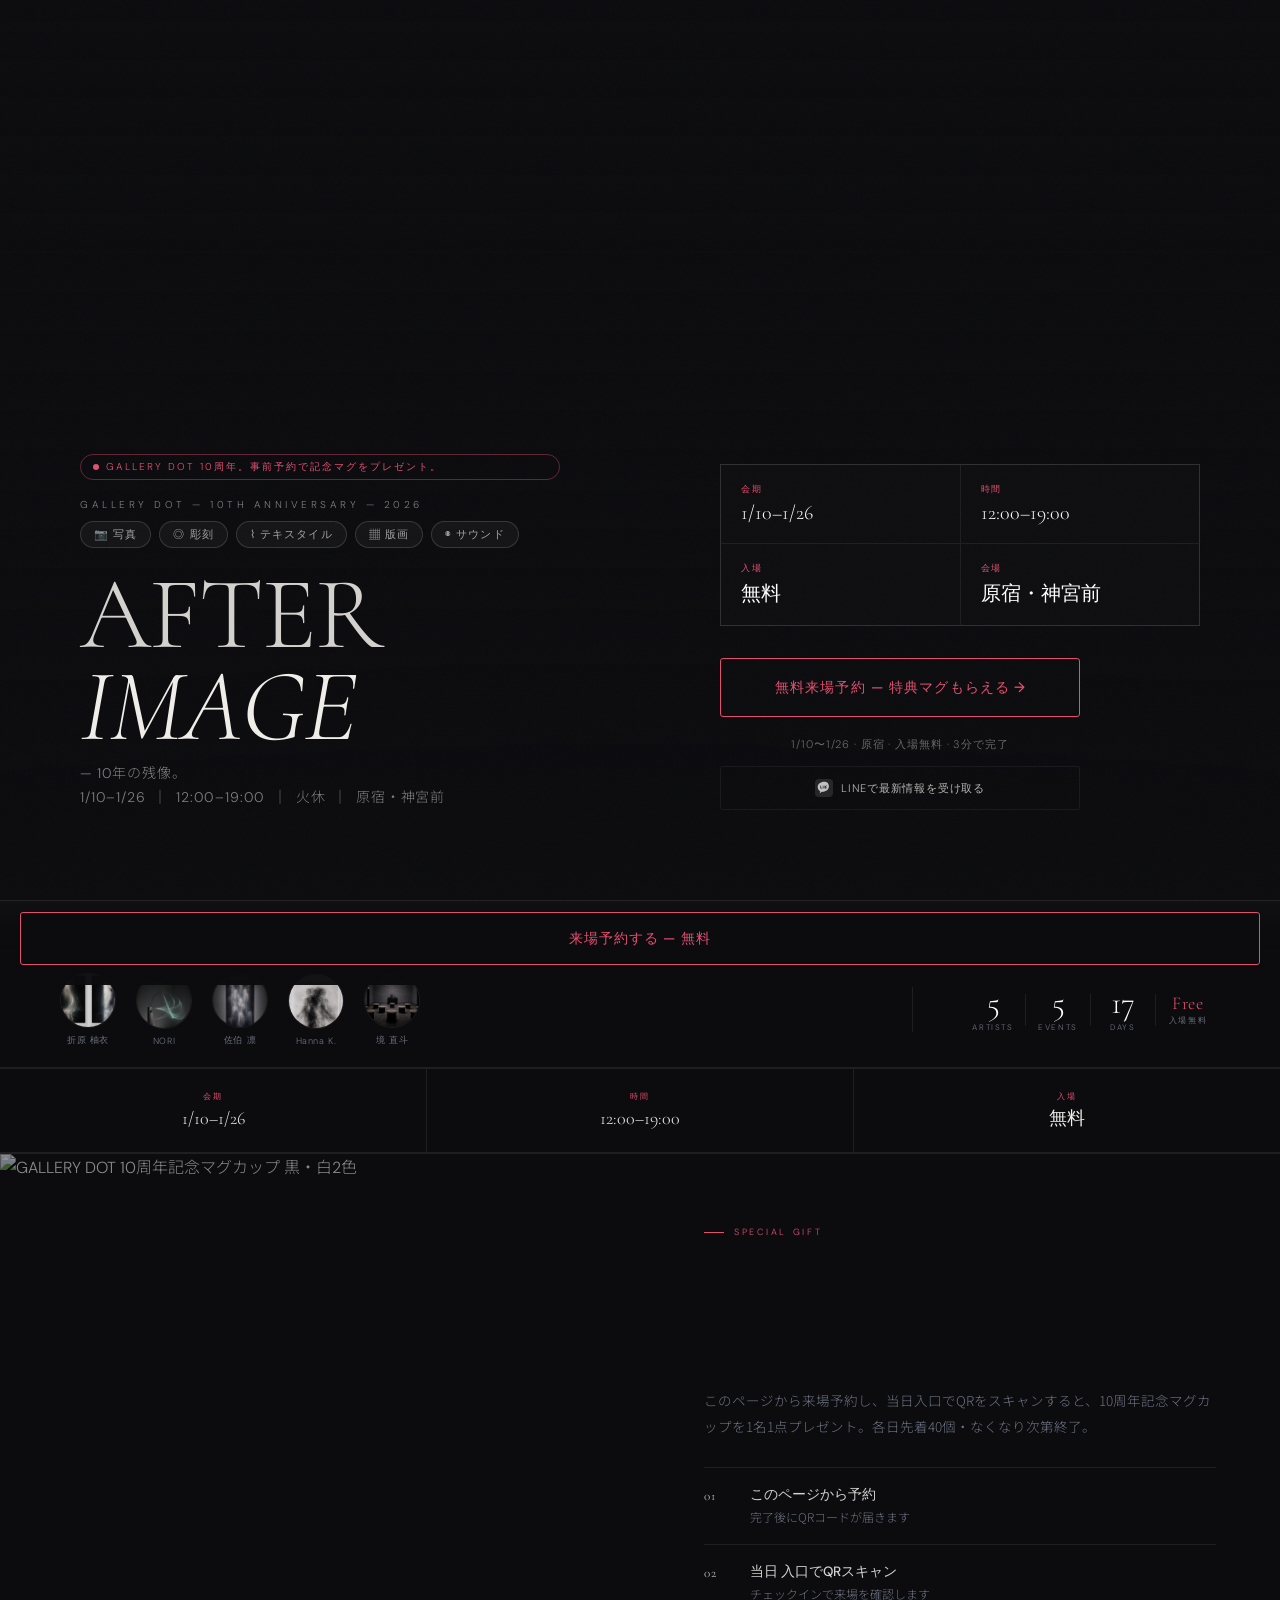
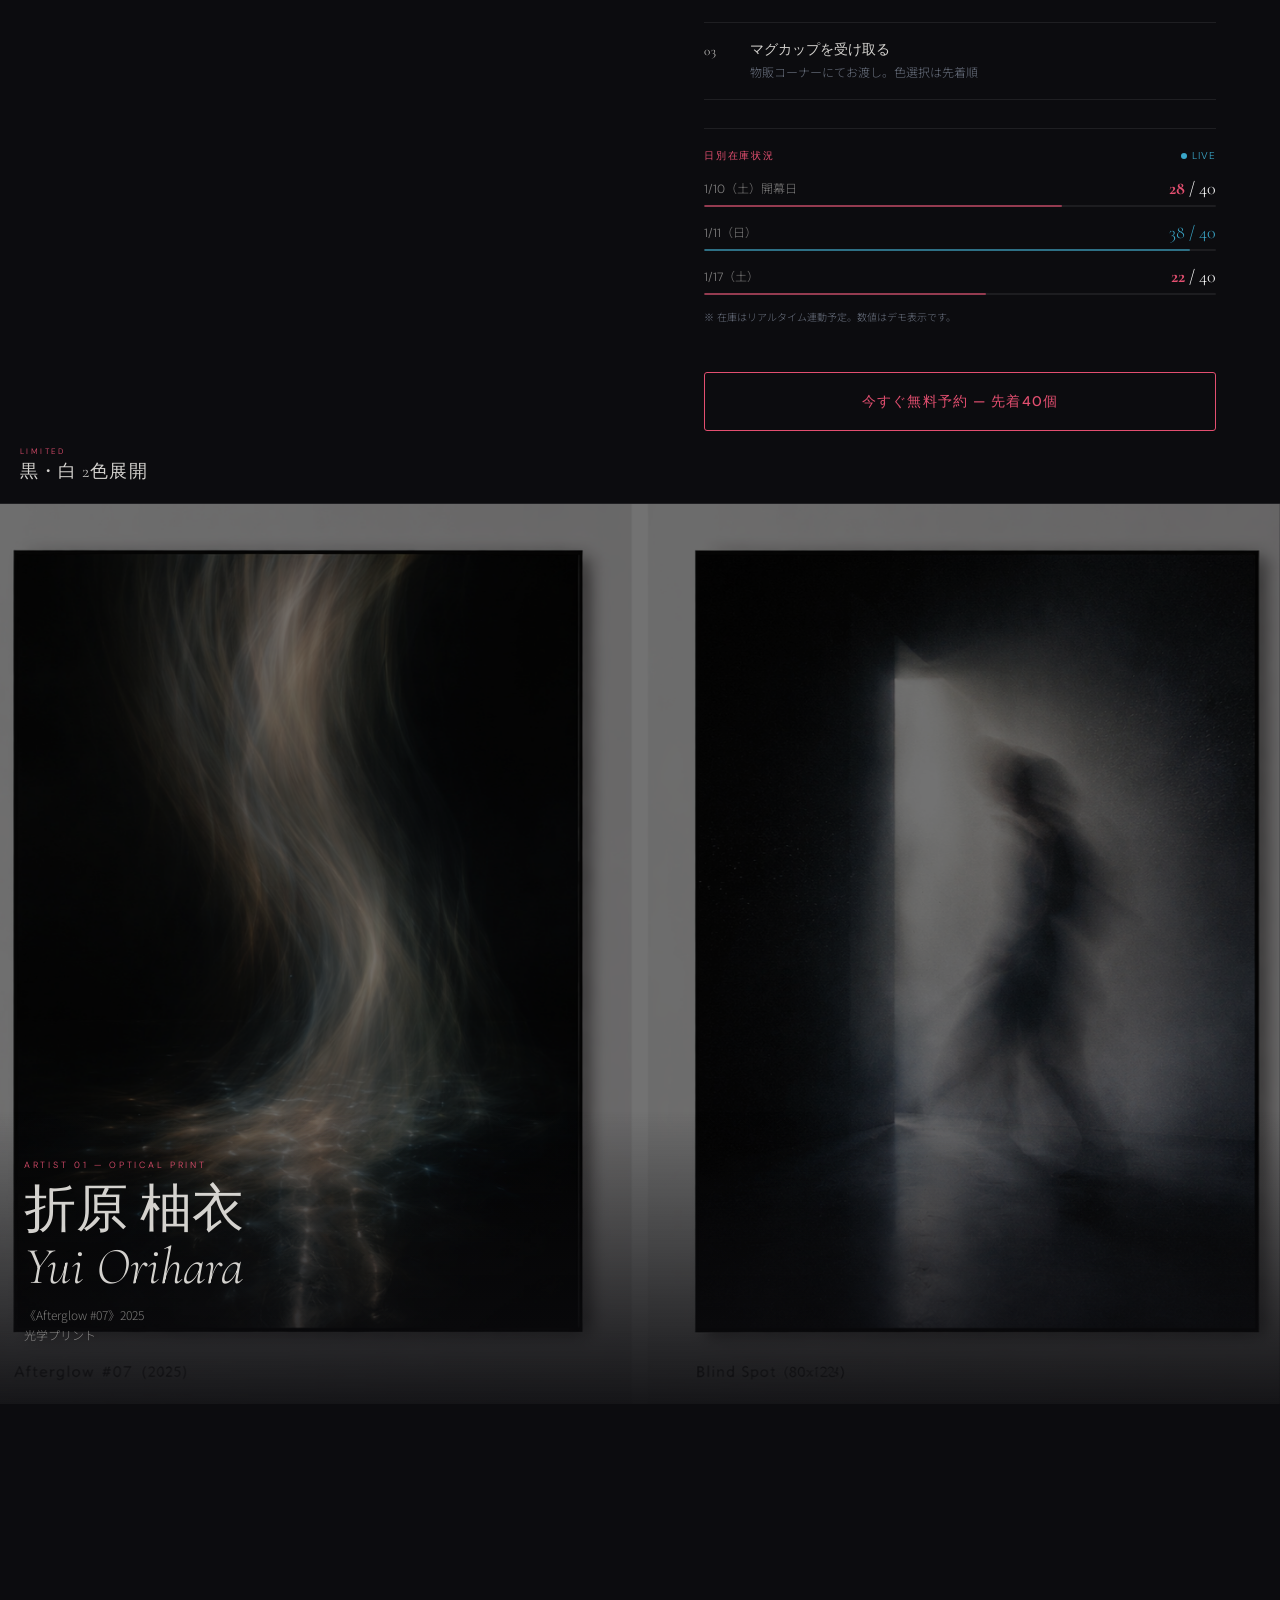
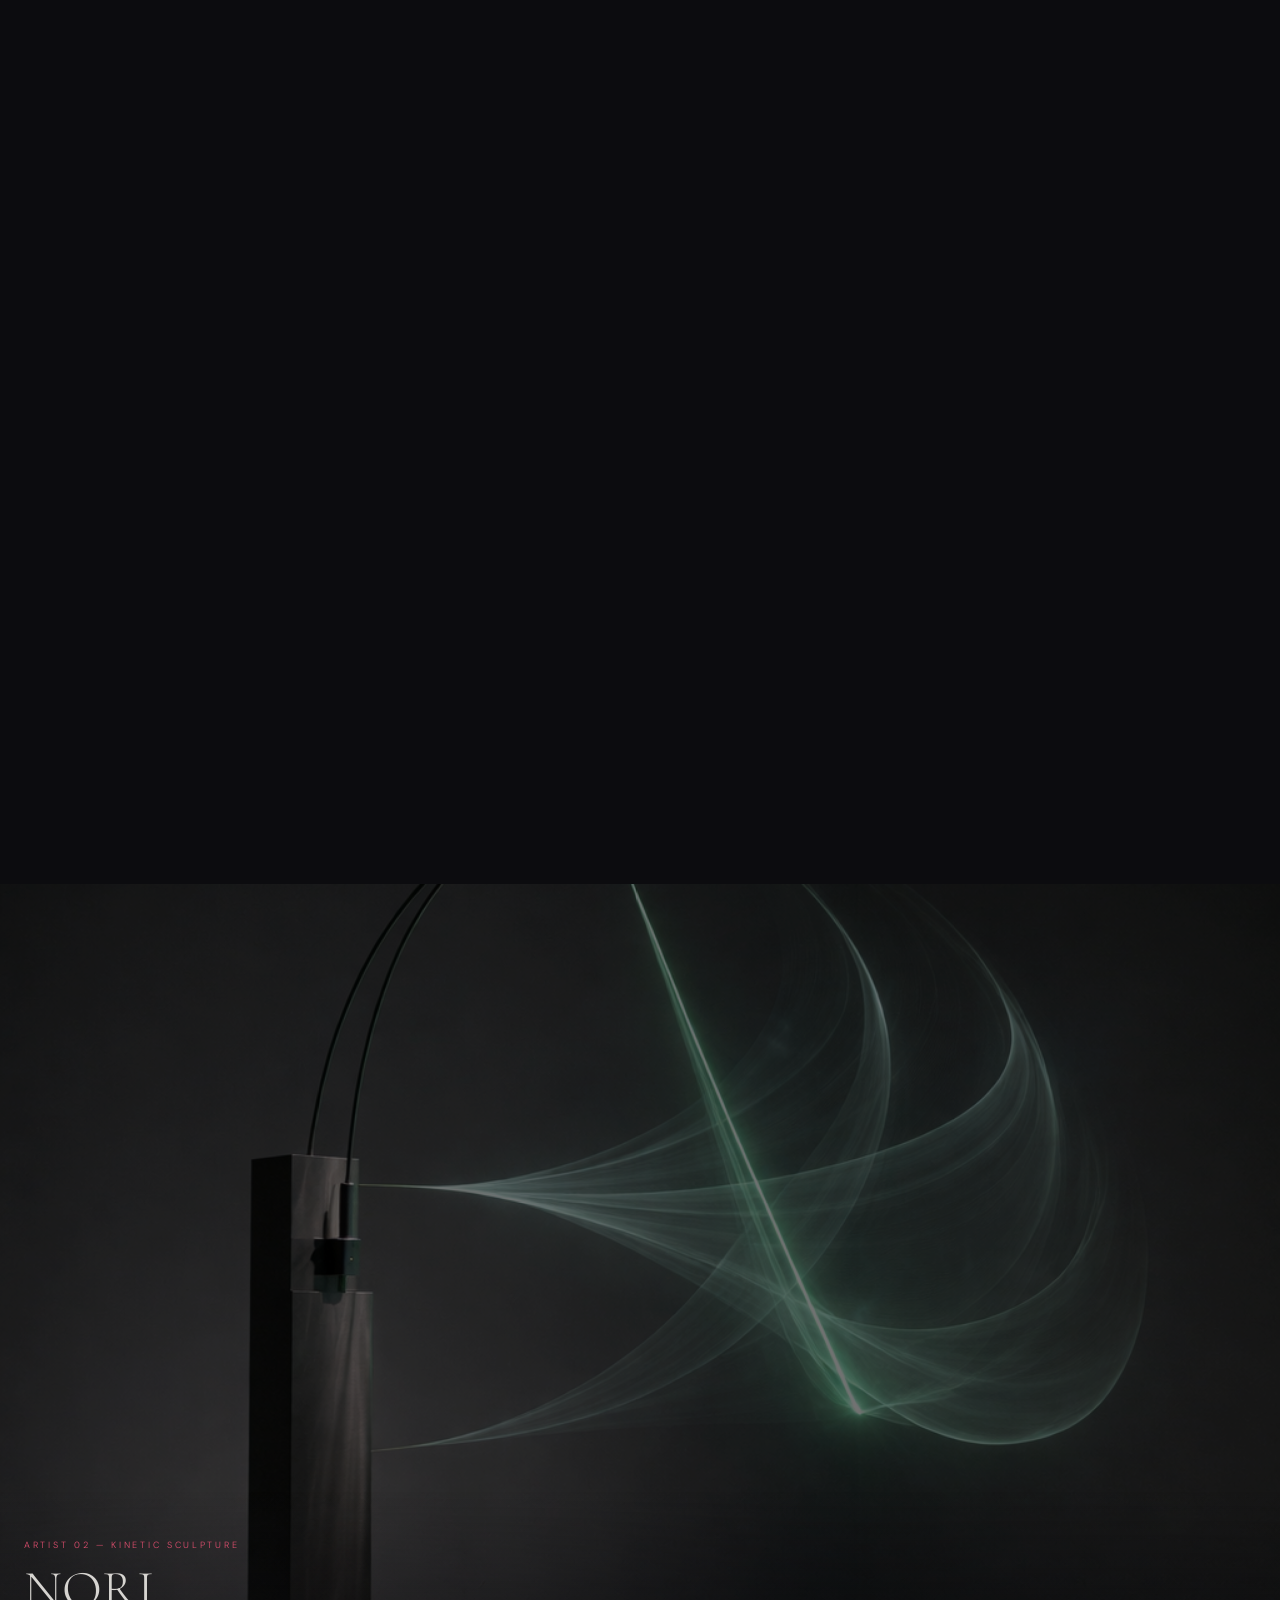
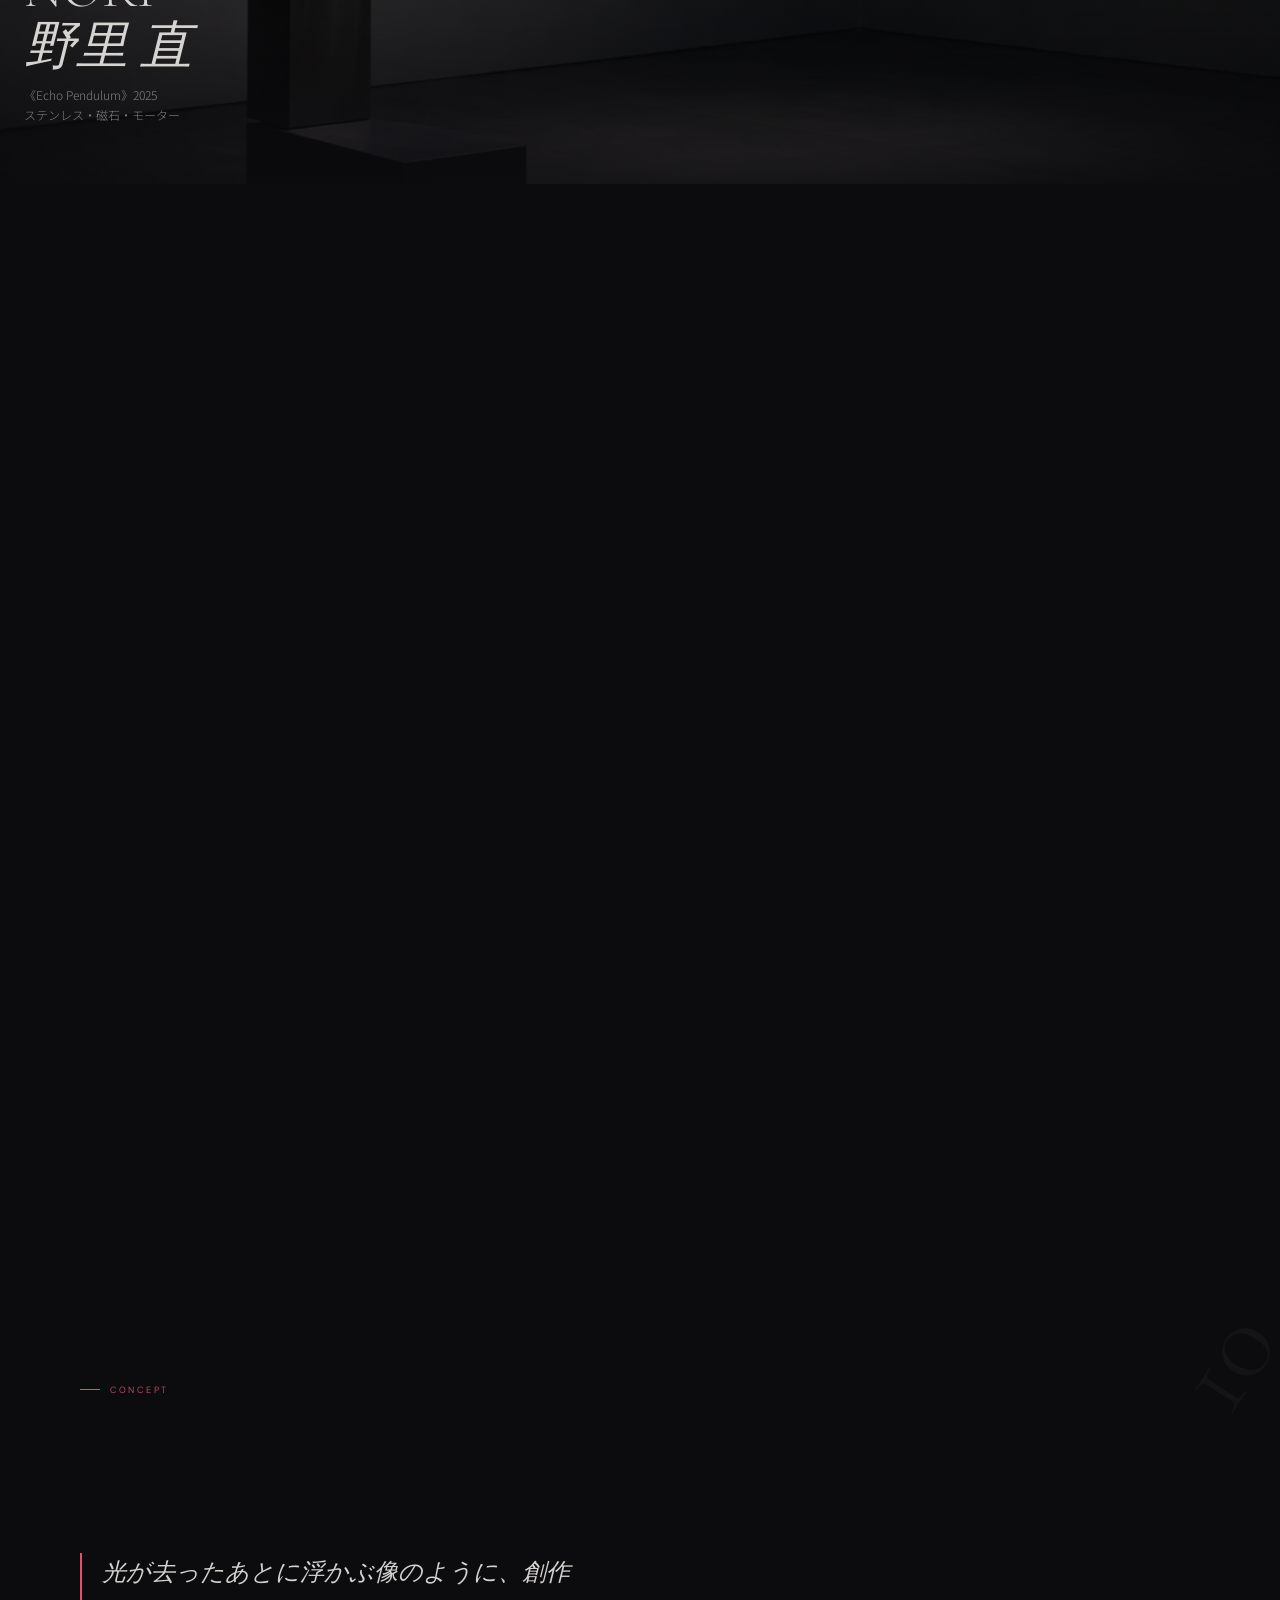
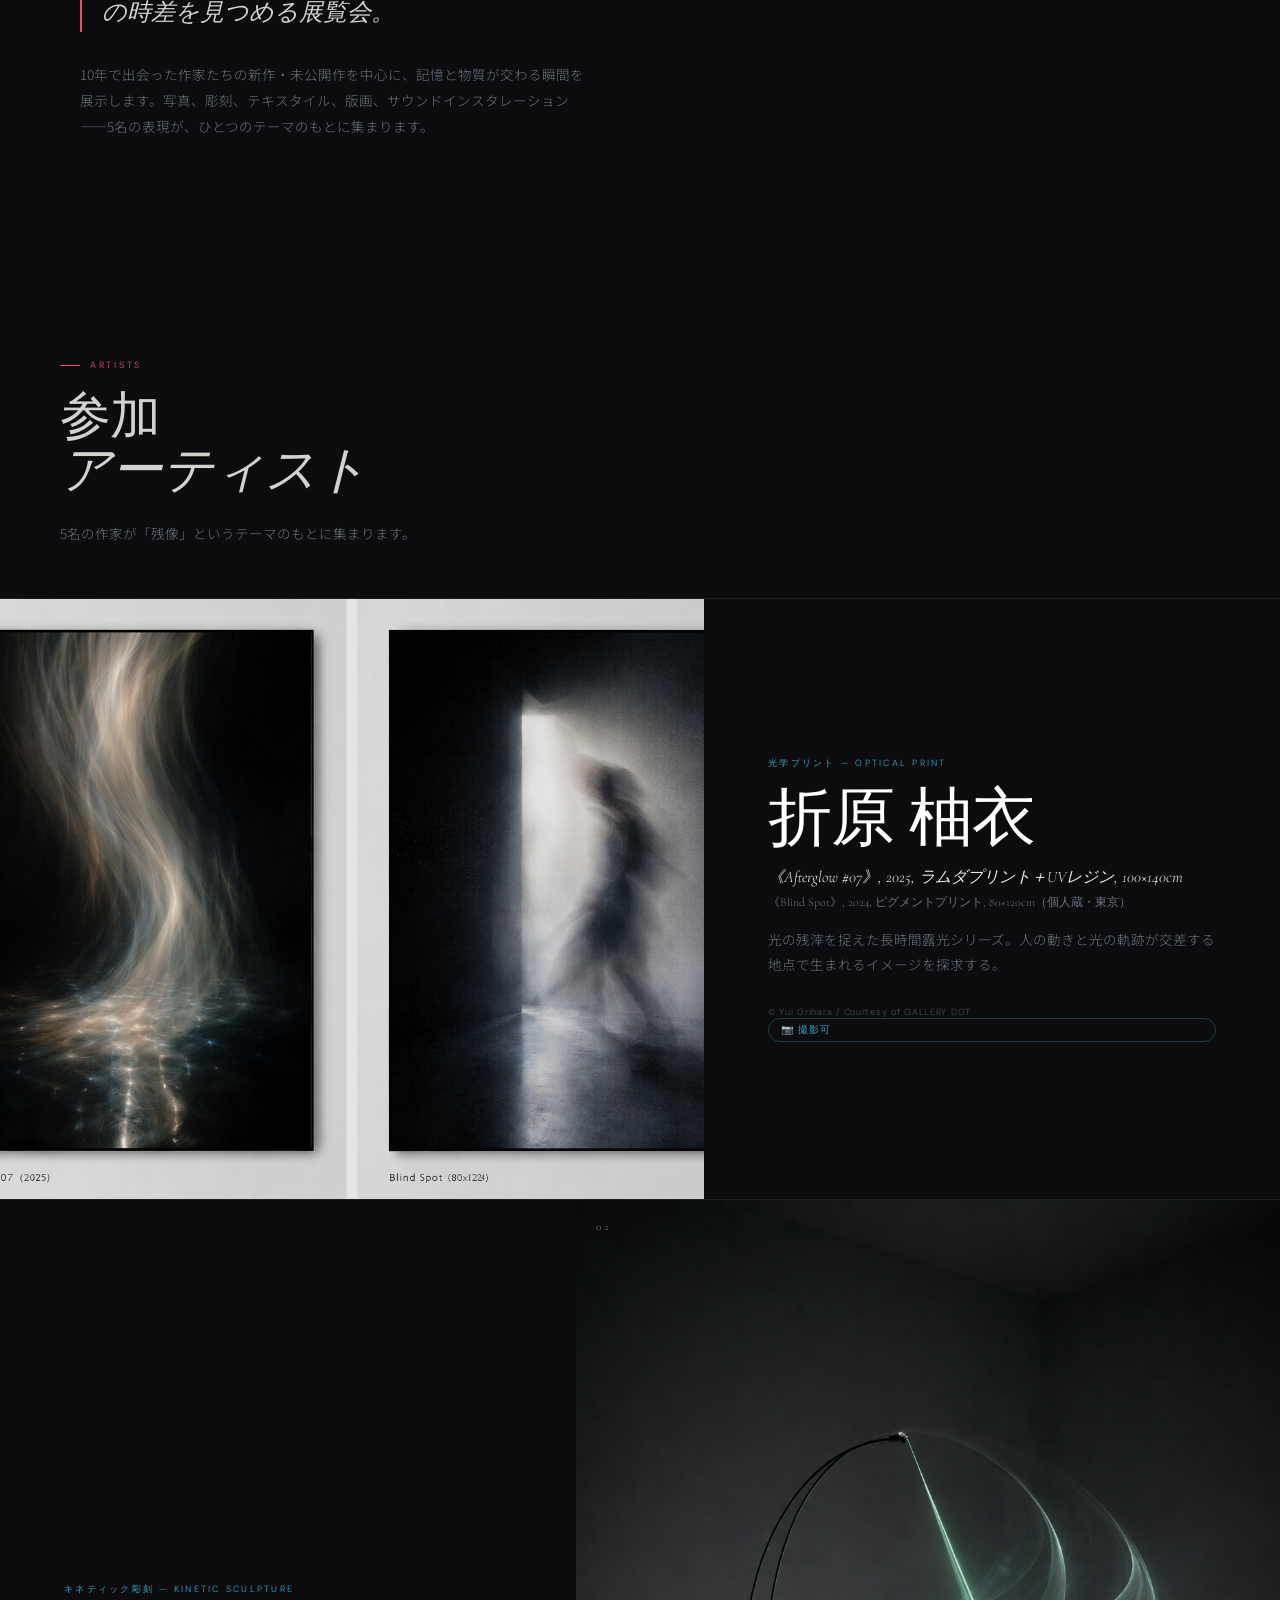
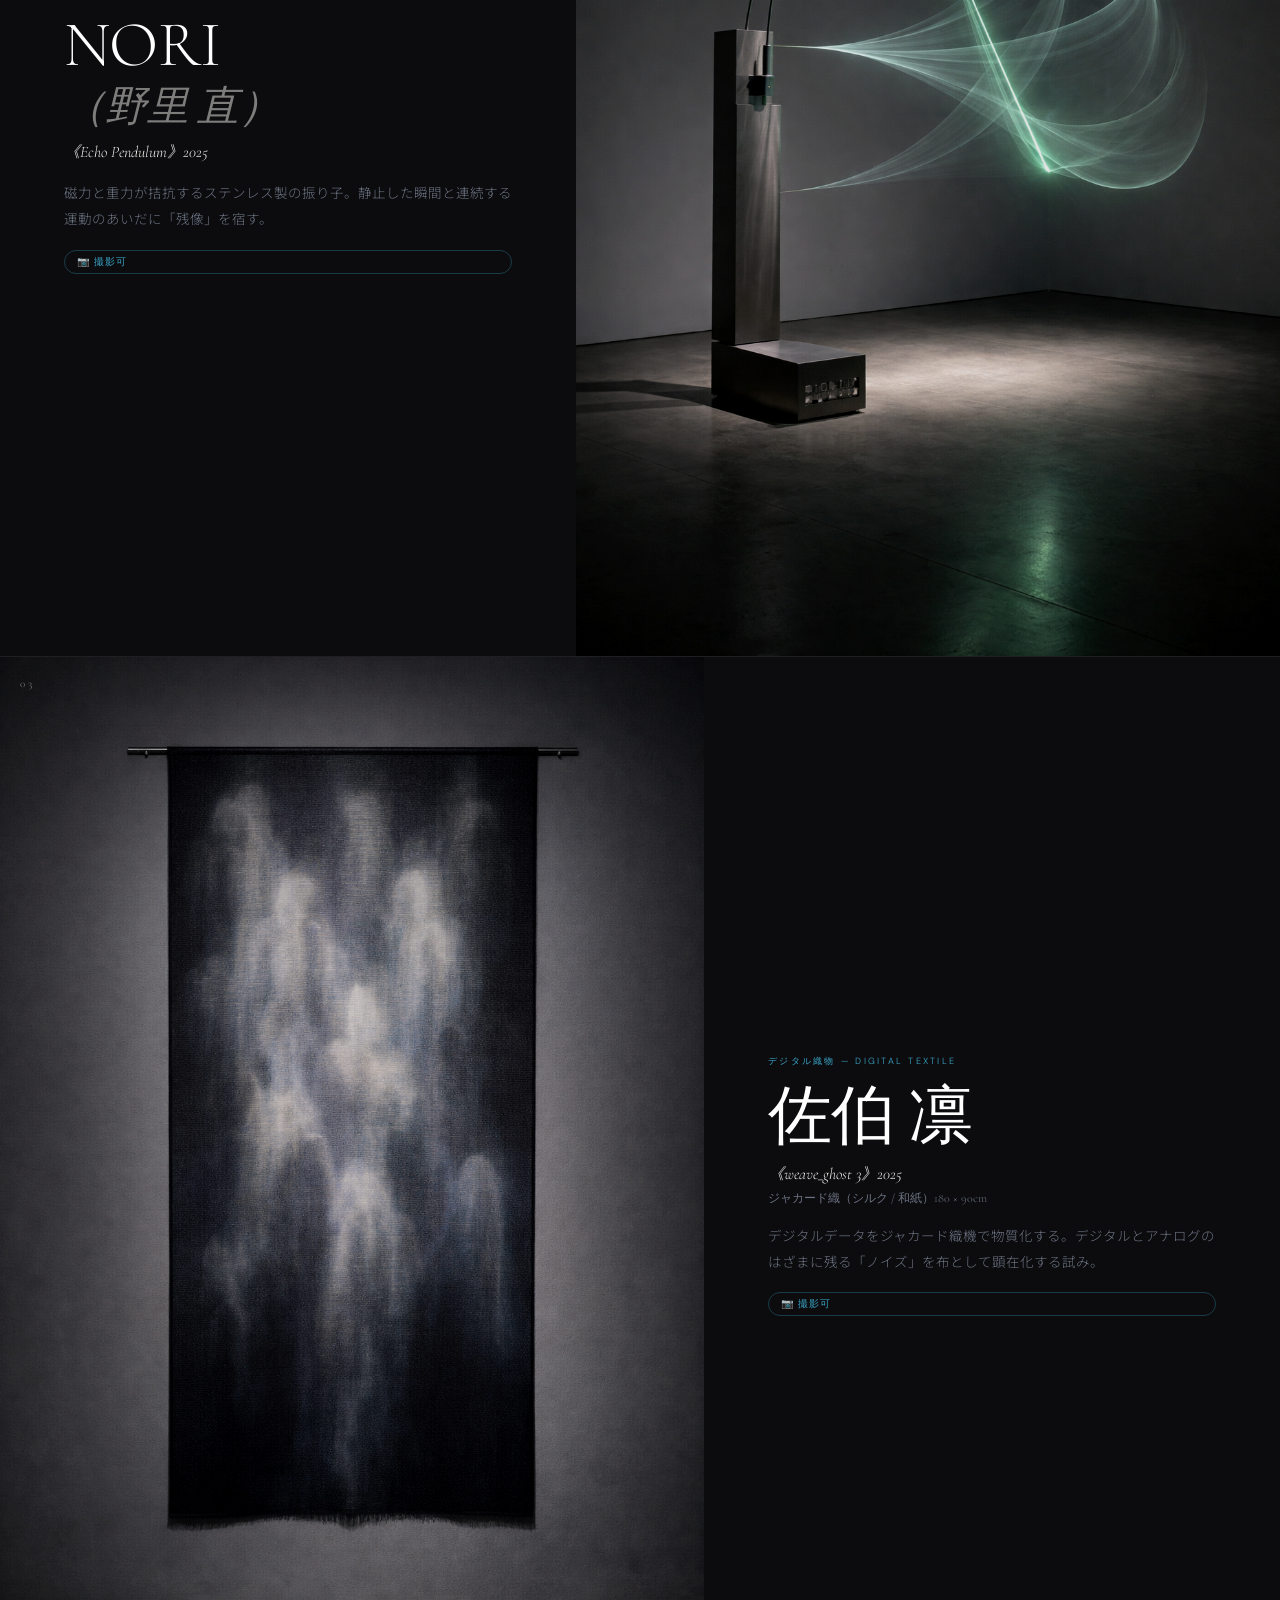
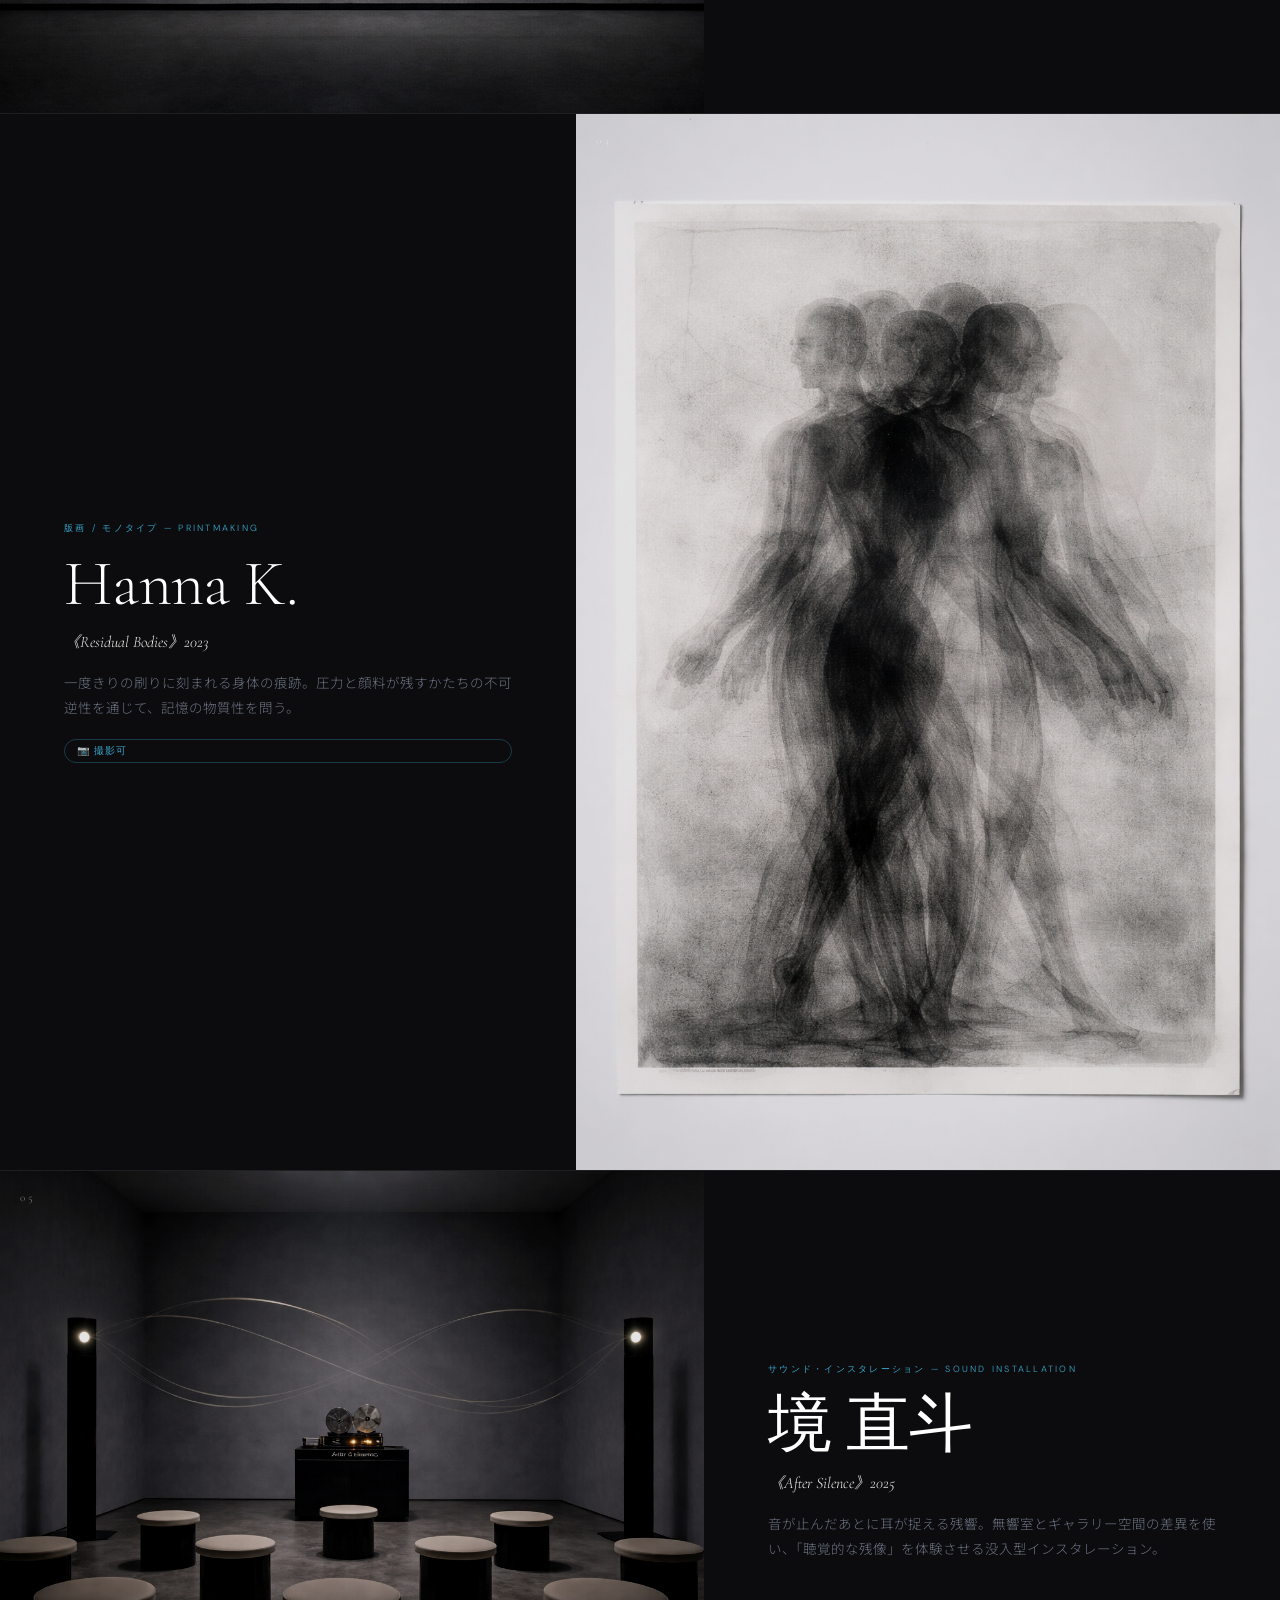
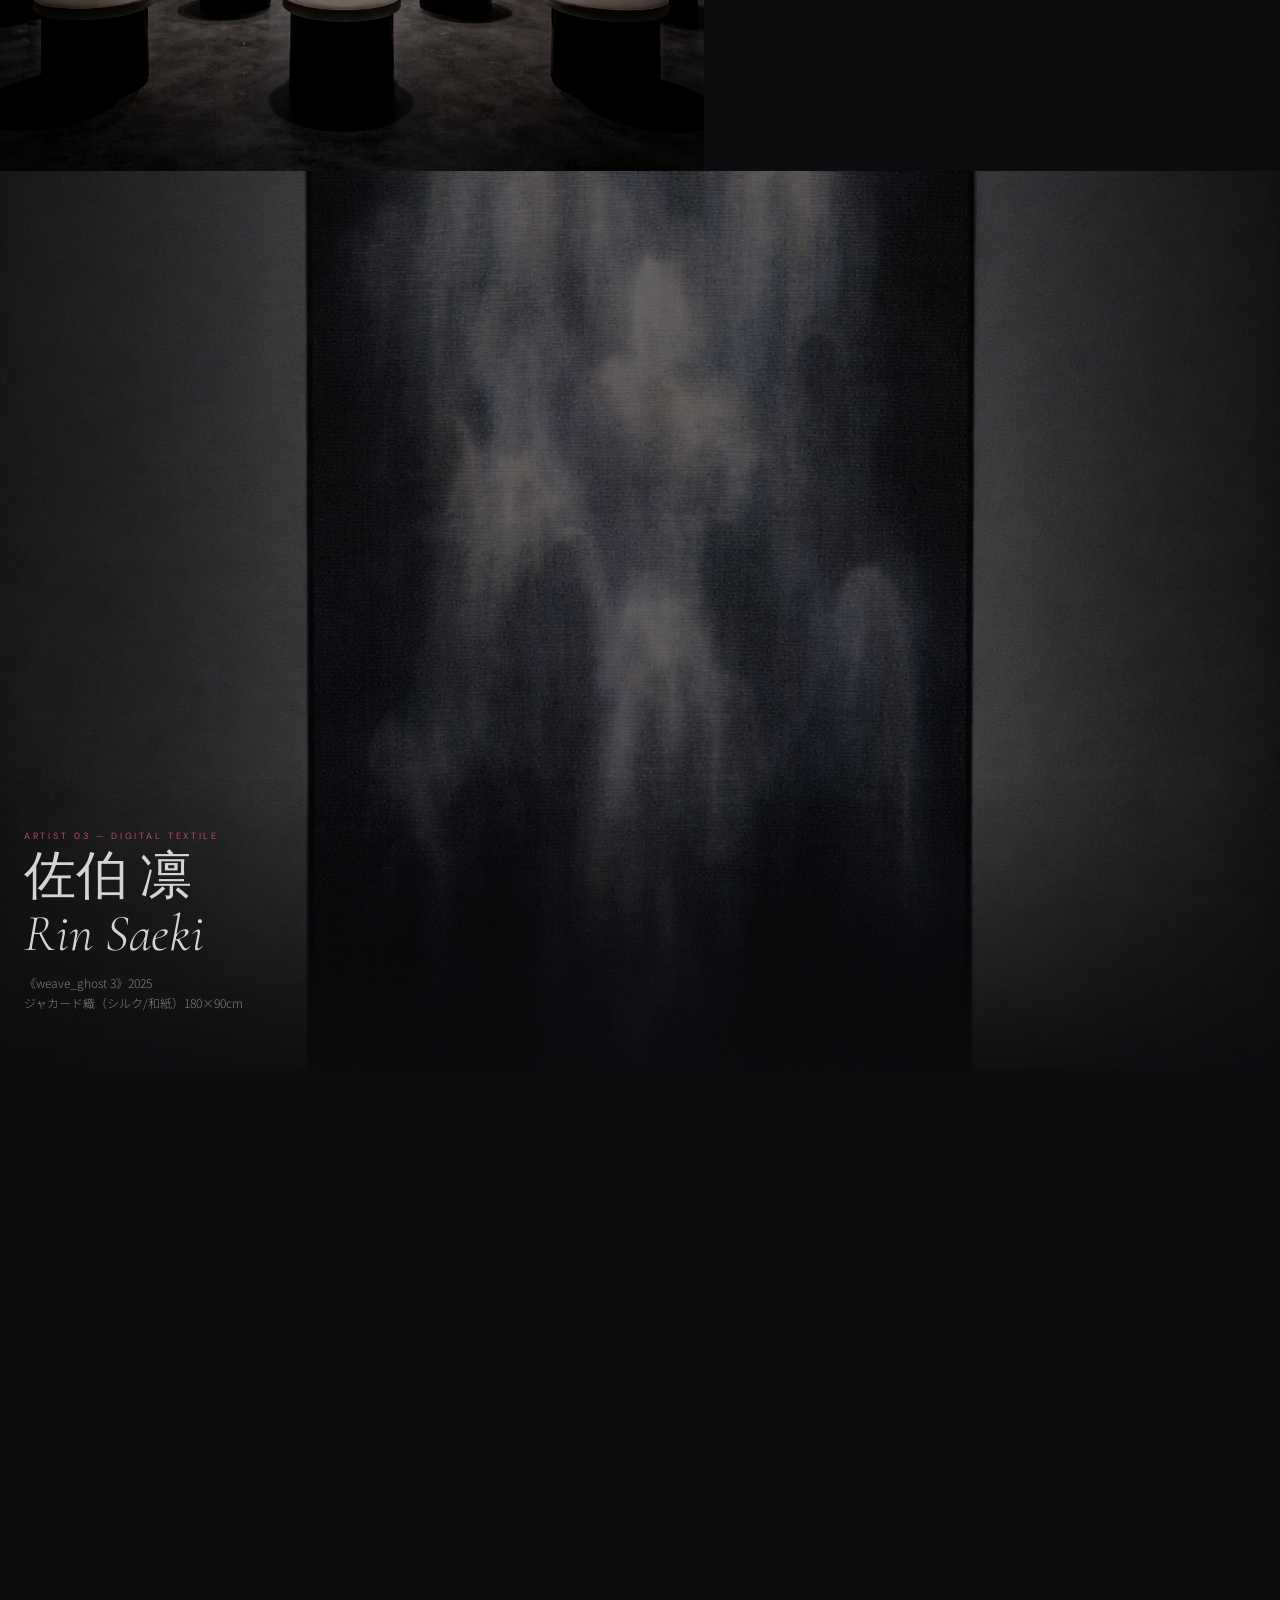
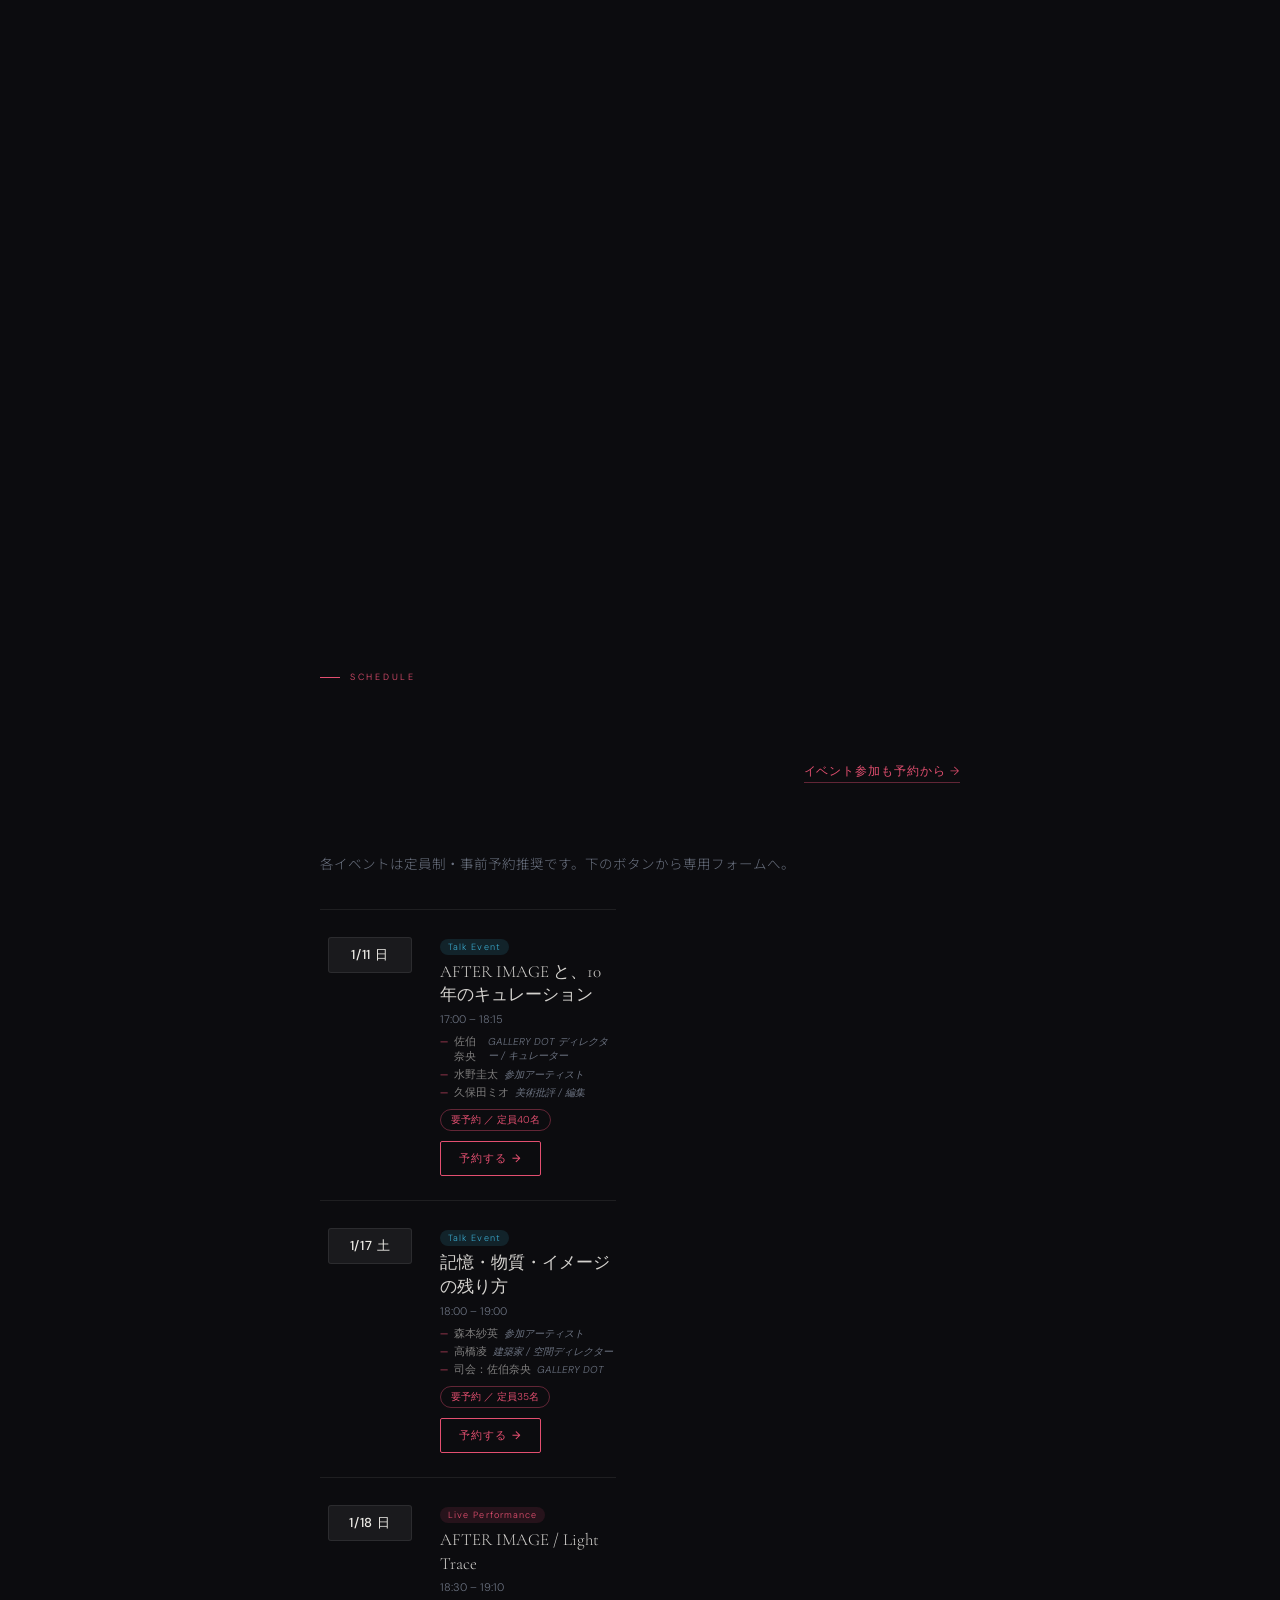
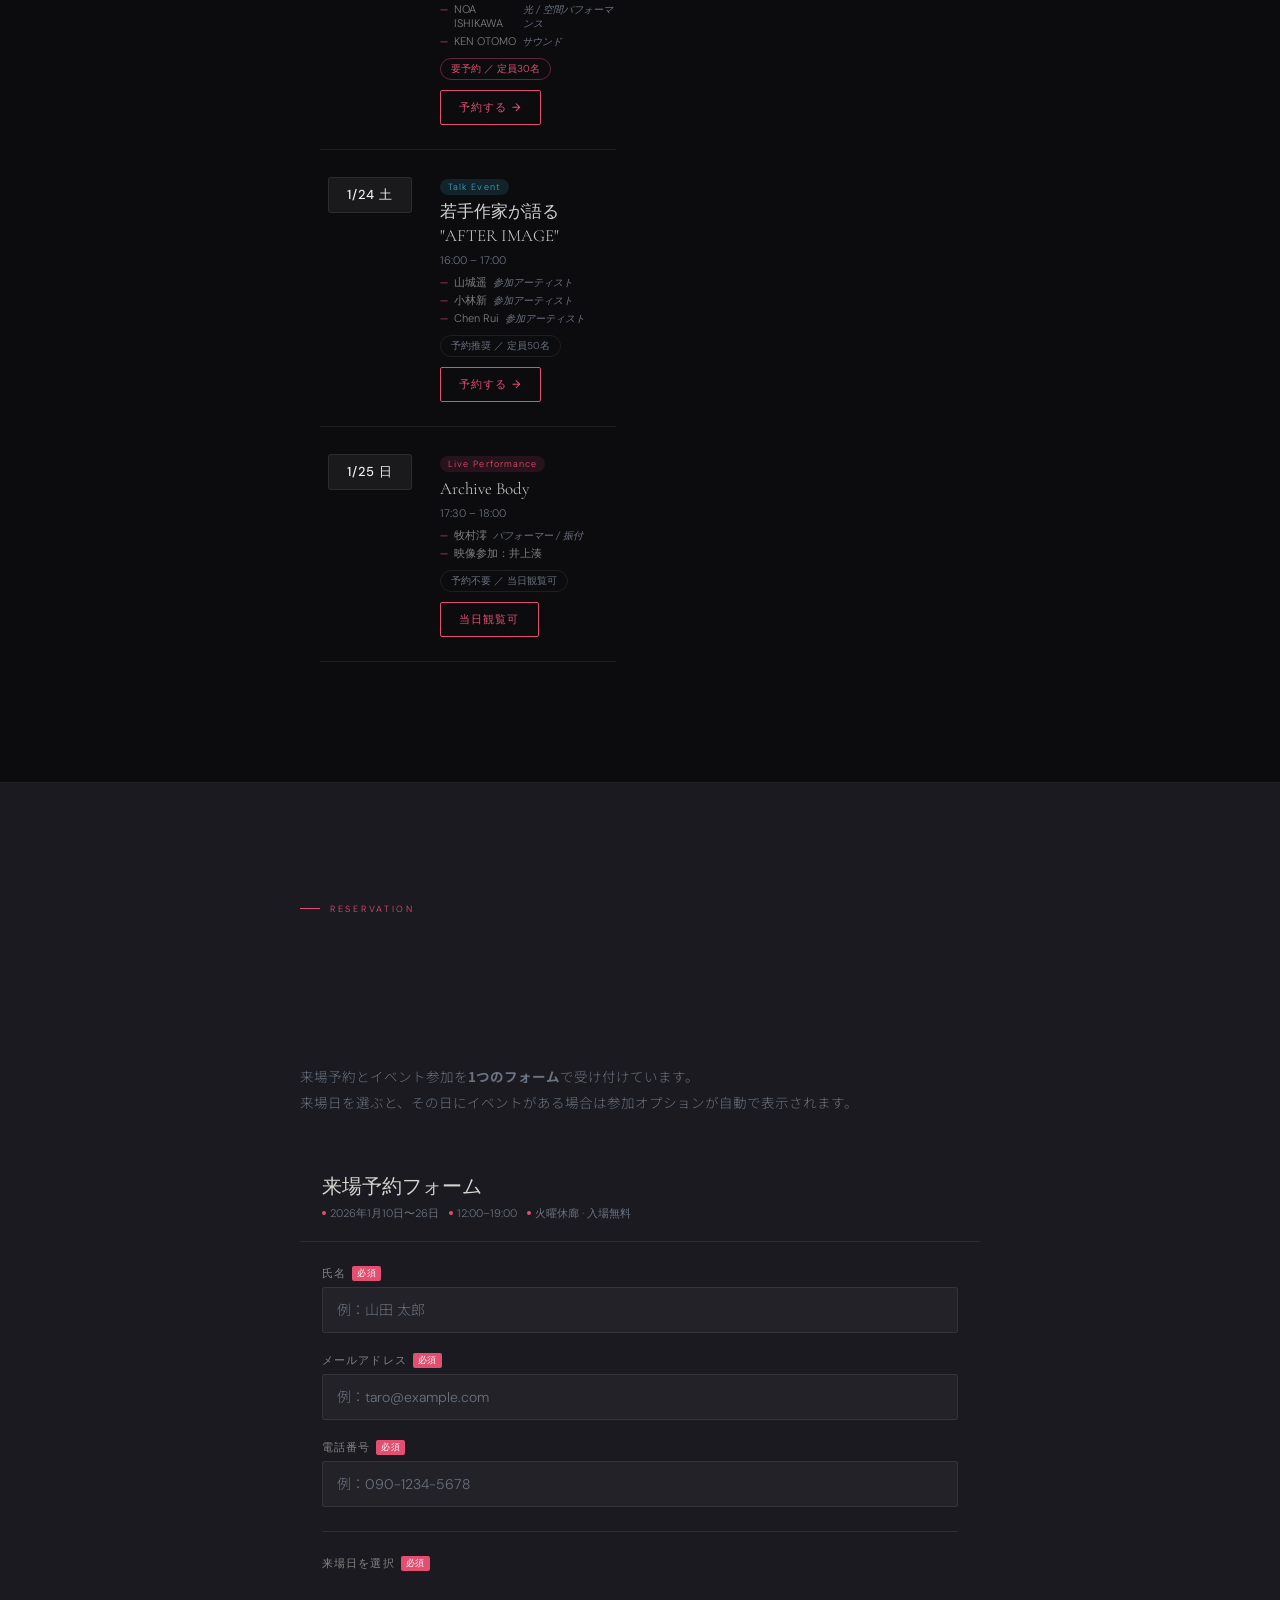
==== commit fba12d19: "fix: 絶対パス修正・cancel.html CSS/JS外部ファイル化" ====
--- a/index.html
+++ b/index.html
@@ -8,14 +8,14 @@
   <title>AFTER IMAGE — 10年の残像。GALLERY DOT 10周年記念展 | 2026年1月10日〜26日 原宿</title>
   <meta name="description" content="GALLERY DOT 10周年記念展「AFTER IMAGE」。2026年1月10日〜26日、東京・原宿にて開催。現代アート・写真・彫刻・テキスタイルが交わる5名の展示。事前予約で記念マグカップ進呈。入場無料。">
   <meta name="robots" content="index, follow">
-  <link rel="canonical" href="https://gallery-dot.jp/after-image/">
+  <link rel="canonical" href="https://natsukingstone-cloud.github.io/gallery-dot-after-image/">
 
   <!-- OGP -->
   <meta property="og:type"         content="website">
   <meta property="og:title"        content="AFTER IMAGE — 10年の残像。GALLERY DOT 10周年記念展">
   <meta property="og:description"  content="光が去ったあとに浮かぶ像のように、創作の時差を見つめる展覧会。2026年1月10日〜26日 原宿・神宮前。入場無料・事前予約でマグカップ進呈。">
-  <meta property="og:url"          content="https://gallery-dot.jp/after-image/">
-  <meta property="og:image"        content="https://gallery-dot.jp/after-image/images/ogp.jpg">
+  <meta property="og:url"          content="https://natsukingstone-cloud.github.io/gallery-dot-after-image/">
+  <meta property="og:image"        content="https://natsukingstone-cloud.github.io/gallery-dot-after-image/images/ogp.jpg">
   <meta property="og:image:width"  content="1200">
   <meta property="og:image:height" content="630">
   <meta property="og:locale"       content="ja_JP">
@@ -25,7 +25,7 @@
   <meta name="twitter:card"        content="summary_large_image">
   <meta name="twitter:title"       content="AFTER IMAGE — 10年の残像。GALLERY DOT 10周年記念展">
   <meta name="twitter:description" content="光が去ったあとに浮かぶ像のように、創作の時差を見つめる展覧会。2026年1月10日〜26日 原宿・神宮前。入場無料・事前予約でマグカップ進呈。">
-  <meta name="twitter:image"       content="https://gallery-dot.jp/after-image/images/ogp.jpg">
+  <meta name="twitter:image"       content="https://natsukingstone-cloud.github.io/gallery-dot-after-image/images/ogp.jpg">
   <meta name="twitter:site"        content="@gallery_dot">
 
   <!-- Favicon -->
@@ -44,7 +44,7 @@
   <link rel="stylesheet" href="style.css">
 
   <!-- Structured Data -->
-  <script type="application/ld+json">{"@context":"https://schema.org","@type":"Event","name":"AFTER IMAGE — GALLERY DOT 10th Anniversary","description":"光が去ったあとに浮かぶ像のように、創作の時差を見つめる展覧会。10年で出会った作家たちの新作・未公開作を中心に、記憶と物質が交わる瞬間を展示します。","startDate":"2026-01-10T12:00:00+09:00","endDate":"2026-01-26T19:00:00+09:00","eventStatus":"https://schema.org/EventScheduled","eventAttendanceMode":"https://schema.org/OfflineEventAttendanceMode","isAccessibleForFree":true,"location":{"@type":"Place","name":"GALLERY DOT","address":{"@type":"PostalAddress","streetAddress":"神宮前1-2-3 DOT BLDG 1F","addressLocality":"渋谷区","addressRegion":"東京都","postalCode":"150-0001","addressCountry":"JP"}},"organizer":{"@type":"Organization","name":"GALLERY DOT","url":"https://gallery-dot.jp"}}</script>
+  <script type="application/ld+json">{"@context":"https://schema.org","@type":"Event","name":"AFTER IMAGE — GALLERY DOT 10th Anniversary","description":"光が去ったあとに浮かぶ像のように、創作の時差を見つめる展覧会。10年で出会った作家たちの新作・未公開作を中心に、記憶と物質が交わる瞬間を展示します。","startDate":"2026-01-10T12:00:00+09:00","endDate":"2026-01-26T19:00:00+09:00","eventStatus":"https://schema.org/EventScheduled","eventAttendanceMode":"https://schema.org/OfflineEventAttendanceMode","isAccessibleForFree":true,"location":{"@type":"Place","name":"GALLERY DOT","address":{"@type":"PostalAddress","streetAddress":"神宮前1-2-3 DOT BLDG 1F","addressLocality":"渋谷区","addressRegion":"東京都","postalCode":"150-0001","addressCountry":"JP"}},"organizer":{"@type":"Organization","name":"GALLERY DOT","url":"https://natsukingstone-cloud.github.io/gallery-dot-after-image/"}}</script>
 </head>
 <body>
 
@@ -53,13 +53,7 @@
 
 <!-- ════════ HERO ════════ -->
 <section class="hero" id="top">
-  <div class="hero-bg" role="img" aria-label="AFTER IMAGE — 出展作家の作品">
-    <div class="hero-slide" style="background-image:url('images/Orihara.png')"></div>
-    <div class="hero-slide" style="background-image:url('images/NORI.png')"></div>
-    <div class="hero-slide" style="background-image:url('images/saeki.png')"></div>
-    <div class="hero-slide" style="background-image:url('images/Hanna.png')"></div>
-    <div class="hero-slide" style="background-image:url('images/Sakai_Naoto.png')"></div>
-  </div>
+  <div class="hero-bg" role="img" aria-label="折原 柚衣《Afterglow #07》"></div>
   <div class="hero-vignette" aria-hidden="true"></div>
   <div class="hero-content">
     <div class="hero-badge">
@@ -67,22 +61,43 @@
       <span class="live-txt">GALLERY DOT 10周年。事前予約で記念マグをプレゼント。</span>
     </div>
     <p class="hero-gallery-name">Gallery Dot — 10th Anniversary — 2026</p>
+    <!-- ジャンルバッジ -->
+    <div class="hero-genres">
+      <span class="hero-genre">📷 写真</span>
+      <span class="hero-genre">◎ 彫刻</span>
+      <span class="hero-genre">⌇ テキスタイル</span>
+      <span class="hero-genre">▦ 版画</span>
+      <span class="hero-genre">◉ サウンド</span>
+    </div>
     <h1 class="hero-ttl">AFTER<br><em>IMAGE</em></h1>
     <p class="hero-sub">
       — 10年の残像。<br>
       1/10–1/26&ensp;｜&ensp;12:00–19:00&ensp;｜&ensp;火休&ensp;｜&ensp;原宿・神宮前
     </p>
-    <p class="hero-address">
-      <svg width="11" height="11" viewBox="0 0 16 16" fill="none" aria-hidden="true"><path d="M8 1.5C5.52 1.5 3.5 3.52 3.5 6c0 3.75 4.5 8.5 4.5 8.5S12.5 9.75 12.5 6c0-2.48-2.02-4.5-4.5-4.5zm0 6a1.5 1.5 0 110-3 1.5 1.5 0 010 3z" fill="currentColor"/></svg>
-      東京都渋谷区神宮前1-2-3 DOT BLDG 1F&ensp;｜&ensp;明治神宮前駅 徒歩3分
-    </p>
-    <div class="hero-btns">
+    <div class="hero-btns sp-only">
       <button class="btn-a btn-magnetic" data-scroll-to=".res-section">無料来場予約 — 特典マグもらえる</button>
       <p class="hero-cta-note">1/10〜1/26 · 原宿 · 入場無料 · 3分で完了</p>
       <button class="btn-b" data-scroll-to=".res-section">
         <div class="line-icon" aria-hidden="true">
           <svg width="14" height="14" viewBox="0 0 40 40" fill="white" xmlns="http://www.w3.org/2000/svg"><path d="M20 2C10.06 2 2 8.72 2 17c0 4.9 2.78 9.28 7.13 12.18-.31 1.16-1.13 4.22-1.3 4.88-.2.82.3.81.63.59.26-.17 4.15-2.74 5.83-3.85.54.08 1.1.12 1.71.12 9.94 0 18-6.72 18-15S29.94 2 20 2zm-5.5 19.5h-4a1 1 0 01-1-1v-7a1 1 0 012 0v6h3a1 1 0 010 2zm3 0a1 1 0 01-1-1v-7a1 1 0 012 0v7a1 1 0 01-1 1zm9 0h-4a1 1 0 01-1-1v-7a1 1 0 012 0v2.5l2.3-3a1 1 0 011.7 1.06L25.6 16l1.9 2.94a1 1 0 01-1.7 1.06L24 17.5V20h2.5a1 1 0 010 2z"/></svg>
         </div>
+        LINEで最新情報を受け取る
+      </button>
+    </div>
+  </div>
+  <!-- PC: stat grid + CTA right column -->
+  <div class="hero-right-col">
+    <div class="hero-stat-grid">
+      <div class="hero-stat"><div class="hero-stat-lbl">会期</div><div class="hero-stat-val">1/10–1/26</div></div>
+      <div class="hero-stat"><div class="hero-stat-lbl">時間</div><div class="hero-stat-val">12:00–19:00</div></div>
+      <div class="hero-stat"><div class="hero-stat-lbl">入場</div><div class="hero-stat-val">無料</div></div>
+      <div class="hero-stat"><div class="hero-stat-lbl">会場</div><div class="hero-stat-val">原宿・神宮前</div></div>
+    </div>
+    <div class="hero-btns" style="opacity:0;animation:fadeRise 0.7s 1.0s var(--ease) forwards">
+      <button class="btn-a btn-magnetic" data-scroll-to=".res-section">無料来場予約 — 特典マグもらえる</button>
+      <p class="hero-cta-note">1/10〜1/26 · 原宿 · 入場無料 · 3分で完了</p>
+      <button class="btn-b" data-scroll-to=".res-section">
+        <div class="line-icon"><svg width="14" height="14" viewBox="0 0 40 40" fill="white"><path d="M20 2C10.06 2 2 8.72 2 17c0 4.9 2.78 9.28 7.13 12.18-.31 1.16-1.13 4.22-1.3 4.88-.2.82.3.81.63.59.26-.17 4.15-2.74 5.83-3.85.54.08 1.1.12 1.71.12 9.94 0 18-6.72 18-15S29.94 2 20 2zm-5.5 19.5h-4a1 1 0 01-1-1v-7a1 1 0 012 0v6h3a1 1 0 010 2zm3 0a1 1 0 01-1-1v-7a1 1 0 012 0v7a1 1 0 01-1 1zm9 0h-4a1 1 0 01-1-1v-7a1 1 0 012 0v2.5l2.3-3a1 1 0 011.7 1.06L25.6 16l1.9 2.94a1 1 0 01-1.7 1.06L24 17.5V20h2.5a1 1 0 010 2z"/></svg></div>
         LINEで最新情報を受け取る
       </button>
     </div>
@@ -111,6 +126,43 @@
   </div>
 </div>
 
+<!-- ARTIST STRIP + STATS -->
+<div class="hero-artists-bar">
+  <!-- アーティスト5名サムネイル -->
+  <div class="artist-thumbs">
+    <div class="artist-thumb">
+      <img src="images/Orihara.png" alt="折原 柚衣">
+      <span>折原 柚衣</span>
+    </div>
+    <div class="artist-thumb">
+      <img src="images/NORI.png" alt="NORI">
+      <span>NORI</span>
+    </div>
+    <div class="artist-thumb">
+      <img src="images/saeki.png" alt="佐伯 凛">
+      <span>佐伯 凛</span>
+    </div>
+    <div class="artist-thumb">
+      <img src="images/Hanna.png" alt="Hanna K.">
+      <span>Hanna K.</span>
+    </div>
+    <div class="artist-thumb">
+      <img src="images/Sakai_Naoto.png" alt="境 直斗">
+      <span>境 直斗</span>
+    </div>
+  </div>
+  <!-- 展示規模の数字 -->
+  <div class="exhibit-stats">
+    <div class="exhibit-stat"><span class="exhibit-stat-num">5</span><span class="exhibit-stat-lbl">Artists</span></div>
+    <div class="exhibit-stat-sep"></div>
+    <div class="exhibit-stat"><span class="exhibit-stat-num">5</span><span class="exhibit-stat-lbl">Events</span></div>
+    <div class="exhibit-stat-sep"></div>
+    <div class="exhibit-stat"><span class="exhibit-stat-num">17</span><span class="exhibit-stat-lbl">Days</span></div>
+    <div class="exhibit-stat-sep"></div>
+    <div class="exhibit-stat"><span class="exhibit-stat-num free">Free</span><span class="exhibit-stat-lbl">入場無料</span></div>
+  </div>
+</div>
+
 <!-- DATES -->
 <div class="dates">
   <div class="d-cell"><div class="d-lbl">会期</div><div class="d-val">1/10–1/26</div></div>
@@ -191,6 +243,32 @@
 
   </div>
 </section>
+
+<!-- STICKY 0 — 折原 柚衣 -->
+<div class="sticky-scene">
+  <div class="sticky-inner">
+    <img src="images/Orihara.png" alt="折原 柚衣《Afterglow #07》2025" class="sticky-img" loading="lazy">
+    <div class="sticky-content">
+      <div>
+        <div class="sticky-text-item"><div class="sticky-label">Artist 01 — Optical Print</div></div>
+        <div class="sticky-text-item"><div class="sticky-title">折原 柚衣<br><em>Yui Orihara</em></div></div>
+        <div class="sticky-text-item"><div class="sticky-sub">《Afterglow #07》2025<br>光学プリント</div></div>
+      </div>
+    </div>
+  </div>
+</div>
+
+<!-- STICKY 1 —  NORI -->
+<div class="sticky-scene">
+  <div class="sticky-inner">
+    <img src="images/NORI.png" alt="NORI《Echo Pendulum》2025" class="sticky-img" loading="lazy">
+    <div class="sticky-content">
+      <div class="sticky-text-item"><div class="sticky-label">Artist 02 — Kinetic Sculpture</div></div>
+      <div class="sticky-text-item"><div class="sticky-title">NORI<br><em>野里 直</em></div></div>
+      <div class="sticky-text-item"><div class="sticky-sub">《Echo Pendulum》2025<br>ステンレス・磁石・モーター</div></div>
+    </div>
+  </div>
+</div>
 
 <!-- ════════ CONCEPT ════════ -->
 <section class="concept" id="concept" aria-labelledby="concept-h">
@@ -212,6 +290,7 @@
 
 <!-- ════════ ARTISTS ════════ -->
 <section id="artists" aria-labelledby="artists-h">
+
   <div class="artists-intro container-pad stagger-parent">
     <div class="stagger-child">
       <div class="s-eyebrow">Artists</div>
@@ -219,35 +298,88 @@
     </div>
     <p class="s-body stagger-child">5名の作家が「残像」というテーマのもとに集まります。</p>
   </div>
-</section>
-
-<!-- STICKY 01 — 折原 柚衣 -->
-<div class="sticky-scene">
-  <div class="sticky-inner">
-    <img src="images/Orihara.png" alt="折原 柚衣《Afterglow #07》2025" class="sticky-img" loading="lazy">
-    <div class="sticky-content">
-      <div class="sticky-text-item"><div class="sticky-label">Artist 01 — Optical Print</div></div>
-      <div class="sticky-text-item"><div class="sticky-title">折原 柚衣<br><em>Yui Orihara</em></div></div>
-      <div class="sticky-text-item"><div class="sticky-sub">《Afterglow #07》2025<br>ラムダプリント＋UVレジン, 100×140cm</div></div>
-      <div class="sticky-text-item"><div class="sticky-desc">光の残滓を捉えた長時間露光シリーズ。人の動きと光の軌跡が交差する地点で生まれるイメージを探求する。</div></div>
-    </div>
-  </div>
-</div>
-
-<!-- STICKY 02 — NORI -->
-<div class="sticky-scene">
-  <div class="sticky-inner">
-    <img src="images/NORI.png" alt="NORI《Echo Pendulum》2025" class="sticky-img" loading="lazy">
-    <div class="sticky-content">
-      <div class="sticky-text-item"><div class="sticky-label">Artist 02 — Kinetic Sculpture</div></div>
-      <div class="sticky-text-item"><div class="sticky-title">NORI<br><em>野里 直</em></div></div>
-      <div class="sticky-text-item"><div class="sticky-sub">《Echo Pendulum》2025<br>ステンレス・磁石・モーター</div></div>
-      <div class="sticky-text-item"><div class="sticky-desc">磁力と重力が拮抗するステンレス製の振り子。静止した瞬間と連続する運動のあいだに「残像」を宿す。</div></div>
-    </div>
-  </div>
-</div>
-
-<!-- STICKY 03 — 佐伯 凛 -->
+
+  <!-- Artist 01 — 折原 柚衣 -->
+  <div class="artist-feature reveal-scale">
+    <div class="af-img-wrap">
+      <img src="images/Orihara.png" alt="折原 柚衣《Afterglow #07》2025" class="af-img" loading="lazy">
+      <span class="af-num">01</span>
+    </div>
+    <div class="af-info">
+      <div class="af-type">光学プリント — Optical Print</div>
+      <h3 class="af-name">折原 柚衣</h3>
+      <p class="af-work">
+        《Afterglow #07》, 2025, ラムダプリント＋UVレジン, 100×140cm<br>
+        <span class="af-work-sub">《Blind Spot》, 2024, ピグメントプリント, 80×120cm（個人蔵・東京）</span>
+      </p>
+      <p class="af-desc">光の残滓を捉えた長時間露光シリーズ。人の動きと光の軌跡が交差する地点で生まれるイメージを探求する。</p>
+      <p class="af-credit">© Yui Orihara / Courtesy of GALLERY DOT</p>
+      <span class="af-badge">📷 撮影可</span>
+    </div>
+  </div>
+
+  <!-- Artist 02 — 野里 直（NORI） -->
+  <div class="artist-feature artist-feature--rev reveal-scale">
+    <div class="af-img-wrap">
+      <img src="images/NORI.png" alt="NORI（野里 直）《Echo Pendulum》2025" class="af-img" loading="lazy">
+      <span class="af-num">02</span>
+    </div>
+    <div class="af-info">
+      <div class="af-type">キネティック彫刻 — Kinetic Sculpture</div>
+      <h3 class="af-name">NORI<em>（野里 直）</em></h3>
+      <p class="af-work">《Echo Pendulum》2025</p>
+      <p class="af-desc">磁力と重力が拮抗するステンレス製の振り子。静止した瞬間と連続する運動のあいだに「残像」を宿す。</p>
+      <span class="af-badge">📷 撮影可</span>
+    </div>
+  </div>
+
+  <!-- Artist 03 — 佐伯 凛 -->
+  <div class="artist-feature reveal-scale">
+    <div class="af-img-wrap">
+      <img src="images/saeki.png" alt="佐伯 凛《weave_ghost 3》2025" class="af-img" loading="lazy">
+      <span class="af-num">03</span>
+    </div>
+    <div class="af-info">
+      <div class="af-type">デジタル織物 — Digital Textile</div>
+      <h3 class="af-name">佐伯 凛</h3>
+      <p class="af-work">《weave_ghost 3》2025<br><small>ジャカード織（シルク / 和紙）180 × 90cm</small></p>
+      <p class="af-desc">デジタルデータをジャカード織機で物質化する。デジタルとアナログのはざまに残る「ノイズ」を布として顕在化する試み。</p>
+      <span class="af-badge">📷 撮影可</span>
+    </div>
+  </div>
+
+  <!-- Artist 04 — Hanna K. -->
+  <div class="artist-feature artist-feature--rev reveal-scale">
+    <div class="af-img-wrap">
+      <img src="images/Hanna.png" alt="Hanna K.《Residual Bodies》2023" class="af-img" loading="lazy">
+      <span class="af-num">04</span>
+    </div>
+    <div class="af-info">
+      <div class="af-type">版画 / モノタイプ — Printmaking</div>
+      <h3 class="af-name">Hanna K.</h3>
+      <p class="af-work">《Residual Bodies》2023</p>
+      <p class="af-desc">一度きりの刷りに刻まれる身体の痕跡。圧力と顔料が残すかたちの不可逆性を通じて、記憶の物質性を問う。</p>
+      <span class="af-badge">📷 撮影可</span>
+    </div>
+  </div>
+
+  <!-- Artist 05 — 境 直斗 -->
+  <div class="artist-feature reveal-scale">
+    <div class="af-img-wrap">
+      <img src="images/Sakai_Naoto.png" alt="境 直斗《After Silence》2025" class="af-img" loading="lazy">
+      <span class="af-num">05</span>
+    </div>
+    <div class="af-info">
+      <div class="af-type">サウンド・インスタレーション — Sound Installation</div>
+      <h3 class="af-name">境 直斗</h3>
+      <p class="af-work">《After Silence》2025</p>
+      <p class="af-desc">音が止んだあとに耳が捉える残響。無響室とギャラリー空間の差異を使い、「聴覚的な残像」を体験させる没入型インスタレーション。</p>
+    </div>
+  </div>
+
+</section>
+
+<!-- STICKY 2 -->
 <div class="sticky-scene">
   <div class="sticky-inner">
     <img src="images/saeki.png" alt="佐伯 凛《weave_ghost 3》2025" class="sticky-img" loading="lazy">
@@ -255,33 +387,6 @@
       <div class="sticky-text-item"><div class="sticky-label">Artist 03 — Digital Textile</div></div>
       <div class="sticky-text-item"><div class="sticky-title">佐伯 凛<br><em>Rin Saeki</em></div></div>
       <div class="sticky-text-item"><div class="sticky-sub">《weave_ghost 3》2025<br>ジャカード織（シルク/和紙）180×90cm</div></div>
-      <div class="sticky-text-item"><div class="sticky-desc">デジタルデータをジャカード織機で物質化する。デジタルとアナログのはざまに残る「ノイズ」を布として顕在化する試み。</div></div>
-    </div>
-  </div>
-</div>
-
-<!-- STICKY 04 — Hanna K. -->
-<div class="sticky-scene">
-  <div class="sticky-inner">
-    <img src="images/Hanna.png" alt="Hanna K.《Residual Bodies》2023" class="sticky-img" loading="lazy">
-    <div class="sticky-content">
-      <div class="sticky-text-item"><div class="sticky-label">Artist 04 — Printmaking</div></div>
-      <div class="sticky-text-item"><div class="sticky-title">Hanna K.</div></div>
-      <div class="sticky-text-item"><div class="sticky-sub">《Residual Bodies》2023<br>版画 / モノタイプ</div></div>
-      <div class="sticky-text-item"><div class="sticky-desc">一度きりの刷りに刻まれる身体の痕跡。圧力と顔料が残すかたちの不可逆性を通じて、記憶の物質性を問う。</div></div>
-    </div>
-  </div>
-</div>
-
-<!-- STICKY 05 — 境 直斗 -->
-<div class="sticky-scene">
-  <div class="sticky-inner">
-    <img src="images/Sakai_Naoto.png" alt="境 直斗《After Silence》2025" class="sticky-img" loading="lazy">
-    <div class="sticky-content">
-      <div class="sticky-text-item"><div class="sticky-label">Artist 05 — Sound Installation</div></div>
-      <div class="sticky-text-item"><div class="sticky-title">境 直斗<br><em>Naoto Sakai</em></div></div>
-      <div class="sticky-text-item"><div class="sticky-sub">《After Silence》2025<br>サウンド・インスタレーション</div></div>
-      <div class="sticky-text-item"><div class="sticky-desc">音が止んだあとに耳が捉える残響。無響室とギャラリー空間の差異を使い、「聴覚的な残像」を体験させる没入型インスタレーション。</div></div>
     </div>
   </div>
 </div>
@@ -437,9 +542,6 @@
         <!-- 来場日 -->
         <div class="gd-field">
           <div class="gd-label">来場日を選択 <span class="gd-required">必須</span></div>
-          <div class="gd-cal-legend">
-            <span class="gd-legend-item"><span class="gd-legend-dot aq"></span>イベントあり</span>
-          </div>
         </div>
         <div class="gd-date-grid" id="u-date-grid"></div>
 
--- a/style.css
+++ b/style.css
@@ -16,11 +16,11 @@
   --ease:cubic-bezier(0.16,1,0.3,1);
 }
 *,*::before,*::after{box-sizing:border-box;margin:0;padding:0}
-html{font-size:16px;scroll-behavior:smooth;overflow-x:hidden}
+html{font-size:16px;scroll-behavior:smooth}
 body{
   background:var(--ink);color:var(--mist);
   font-family:'DM Sans','Noto Sans JP',sans-serif;font-weight:300;
-  max-width:var(--w);margin:0 auto;overflow-x:hidden;width:100%;
+  max-width:var(--w);margin:0 auto;overflow-x:hidden;
   -webkit-font-smoothing:antialiased;
 }
 body::after{
@@ -109,24 +109,15 @@
   opacity:0;animation:fadeRise 0.6s 0.3s var(--ease) forwards;
 }
 .hero-ttl{
-  font-family:'Cormorant Garamond',serif;font-size:clamp(56px,18vw,72px);font-weight:300;
-  line-height:0.9;letter-spacing:-0.02em;color:#fff;margin-bottom:10px;overflow:hidden;
+  font-family:'Cormorant Garamond',serif;font-size:72px;font-weight:300;
+  line-height:0.9;letter-spacing:-0.02em;color:#fff;margin-bottom:10px;overflow:visible;
 }
 .hero-ttl em{font-style:italic;color:var(--mist)}
 .hero-ttl .ch{display:inline-block;opacity:0;animation:charIn 0.9s var(--ease) forwards}
 .hero-sub{
   font-size:12px;color:var(--off);letter-spacing:0.06em;line-height:1.7;
-  margin-bottom:12px;opacity:0;animation:fadeRise 0.7s 0.95s var(--ease) forwards;
-}
-.hero-address{
-  display:flex;align-items:center;gap:5px;
-  font-size:10px;color:rgba(240,238,233,0.45);letter-spacing:0.06em;line-height:1.6;
-  margin-bottom:28px;
-  opacity:0;animation:fadeRise 0.7s 1.05s var(--ease) forwards;
-  font-family:'DM Sans',sans-serif;
-}
-.hero-address svg{flex-shrink:0;color:var(--mg);}
-/* PC stat grid — full-width address row */
+  margin-bottom:32px;opacity:0;animation:fadeRise 0.7s 0.95s var(--ease) forwards;
+}
 .hero-btns{
   display:flex;flex-direction:column;gap:10px;
   opacity:0;animation:fadeRise 0.7s 1.1s var(--ease) forwards;
@@ -203,7 +194,6 @@
   position:absolute;right:-8px;top:16px;
   font-family:'Cormorant Garamond',serif;font-size:160px;font-weight:300;
   line-height:1;color:rgba(255,255,255,0.03);pointer-events:none;user-select:none;will-change:transform;
-  overflow:hidden;max-width:100%;
 }
 
 /* DATES */
@@ -277,7 +267,6 @@
 .sticky-title{font-family:'Cormorant Garamond',serif;font-size:34px;font-weight:300;color:#fff;line-height:1.1;margin-bottom:8px}
 .sticky-title em{font-style:italic}
 .sticky-sub{font-size:12px;color:var(--off);line-height:1.7;font-family:'Noto Sans JP',sans-serif}
-.sticky-desc{font-size:12px;color:rgba(240,238,233,0.5);line-height:1.85;font-family:'Noto Sans JP',sans-serif;margin-top:4px;max-width:280px}
 
 /* CONCEPT */
 .concept{padding:80px 24px;position:relative;overflow:hidden;background:var(--ink)}
@@ -306,12 +295,24 @@
   gap:3px;
   padding:0 0 4px;
 }
+.a-card{
+  position:relative;overflow:hidden;cursor:pointer;
+  transform:rotate(-0.5deg);transition:transform 0.4s var(--ease);
+}
+.a-card:nth-child(even){transform:rotate(0.5deg) translateY(8px)}
+.a-card:hover{transform:rotate(0deg) translateY(0) scale(1.02)}
 /* Featured first card spans full width */
+.a-card--featured{
+  grid-column:1/-1;
+  transform:rotate(0deg);
+}
+.a-card--featured .a-img{height:280px}
 .a-img{
   width:100%;height:220px;object-fit:cover;display:block;
   filter:brightness(0.7) contrast(1.05) saturate(0.85);
   transition:filter 0.5s ease,transform 0.5s ease;
 }
+.a-card:hover .a-img{filter:brightness(0.85) saturate(1.0);transform:scale(1.04)}
 .a-photo-badge{
   position:absolute;top:10px;right:10px;
   background:rgba(58,167,201,0.85);color:#fff;
@@ -845,14 +846,14 @@
 .gd-submit-wrap { padding:8px 22px 28px; }
 .gd-submit {
   display:block;width:100%;
-  background:var(--mg);color:#fff;border:none;
+  background:#000;color:var(--mg);border:1.5px solid var(--mg);
   padding:18px;font-size:14px;font-weight:500;
   letter-spacing:0.05em;text-align:center;
   cursor:pointer;border-radius:3px;
   font-family:'DM Sans',sans-serif;
-  transition:transform 0.15s,opacity 0.15s;
-}
-.gd-submit:hover { opacity:0.9; }
+  transition:transform 0.15s,background 0.2s,color 0.2s;
+}
+.gd-submit:hover { background:var(--mg);color:#fff; }
 .gd-submit:active { transform:scale(0.98); }
 .gd-submit:disabled { opacity:0.4;cursor:not-allowed; }
 
@@ -1013,23 +1014,52 @@
   .nav-links { display: flex; }
   .nav-btn { padding: 10px 22px; font-size: 12px; }
 
-  /* HERO — single column (same as SP) */
+  /* HERO — 2-column split */
   .hero {
+    display: grid;
+    grid-template-columns: 1fr 1fr;
+    align-items: end;
+    padding: 0;
+  }
+  .hero-content {
+    padding: 0 60px 80px;
     display: flex;
     flex-direction: column;
     justify-content: flex-end;
+    position: relative;
+  }
+  .hero-right-col {
     padding: 0 60px 80px;
-  }
-  .hero-content {
     position: relative;
-    max-width: 640px;
+    display: flex;
+    flex-direction: column;
+    justify-content: flex-end;
   }
   .hero-ttl { font-size: clamp(72px, 8vw, 120px); }
-  .hero-sub { font-size: 14px; }
-  .hero-btns { max-width: 400px; }
+  .hero-sub { font-size: 14px; margin-bottom: 0; }
+  .hero-btns { max-width: 360px; }
   .scroll-indicator { display: none; }
 
   /* stat grid visible on PC */
+  .hero-stat-grid {
+    display: grid;
+    grid-template-columns: 1fr 1fr;
+    gap: 1px;
+    background: var(--brd);
+    border: 1px solid var(--brd);
+    margin-bottom: 32px;
+    opacity: 0;
+    animation: fadeRise 0.7s 0.8s var(--ease) forwards;
+  }
+  .hero-stat {
+    padding: 18px 20px;
+    background: rgba(12,12,15,0.85);
+    display: flex;
+    flex-direction: column;
+    gap: 5px;
+  }
+  .hero-stat-lbl { font-size: 9px; letter-spacing: 0.2em; color: var(--mg); text-transform: uppercase; font-family: 'DM Sans', sans-serif; }
+  .hero-stat-val { font-family: 'Cormorant Garamond', serif; font-size: 20px; color: #fff; }
 
   /* DATES strip */
   .dates { max-width: 100%; }
@@ -1078,6 +1108,11 @@
     gap: 3px;
     max-width: 100%;
   }
+  .a-card--featured {
+    grid-column: 1;
+    grid-row: 1 / 3;
+  }
+  .a-card--featured .a-img { height: 100%; min-height: 600px; }
   .a-img { height: 300px; }
   .a-name { font-size: 20px; }
   .inline-cta-link { margin: 22px 60px 0; }
@@ -1085,7 +1120,7 @@
   /* SCHEDULE — 2-column */
   .sched {
     padding: 100px 60px;
-    max-width: 1200px;
+    max-width: 800px;
     margin: 0 auto;
   }
   .sched-header-row {
@@ -1187,11 +1222,12 @@
 @media (min-width: 1200px) {
   nav { padding: 22px 80px; }
   .hero-content { padding: 0 80px 90px; }
+  .hero-right-col { padding: 0 80px 90px; }
   .gift { padding: 120px 80px; }
   .concept { padding: 120px 80px; }
   .artists-hd { padding: 0 80px; }
   .inline-cta-link { margin: 22px 80px 0; }
-  .sched { padding: 120px 80px; max-width: 1400px; }
+  .sched { padding: 120px 80px; max-width: 800px; }
   .res-section { padding: 120px 80px; }
   .res-inner { max-width: 1400px; }
   .access-info { padding: 100px 80px; }
@@ -1207,8 +1243,12 @@
 .nav-link:hover { color: var(--mist); }
 
 /* ── Hero stat grid (SP: hidden, PC: visible) ── */
+.hero-stat-grid { display: none; }
+@media (min-width: 768px) { .hero-stat-grid { display: grid; } }
 
 /* ── Hero right col (SP: hidden, PC: visible) ── */
+.hero-right-col { display: none; }
+@media (min-width: 768px) { .hero-right-col { display: flex; } }
 
 /* ── Sched header row ── */
 .sched-header-row { display: block; }
@@ -1268,6 +1308,9 @@
     grid-template-columns: 2fr 1fr 1fr;
     gap: 3px;
   }
+  .a-card--featured { grid-column: 1; grid-row: 1 / 3; transform: none !important; }
+  .a-card--featured .a-img { height: 100%; min-height: 600px; }
+  .a-card:nth-child(even) { transform: none !important; }
   .a-img { height: 300px; }
 }
 .pc-only { display: none; }
@@ -1285,19 +1328,25 @@
   .faq-history-grid .faq { padding: 0; }
   .faq-history-grid .history { padding: 0; background: transparent; }
   .res-section { padding: 100px 60px !important; }
-  .sched { max-width: 1200px; margin: 0 auto; }
+  .sched { max-width: 800px; margin: 0 auto; }
 }
 
 /* ================================================
    FIXES: Hero buttons, Artists grid, Reservation
    ================================================ */
 
-/* hero-btns: always visible */
-.hero-btns { display: flex; }
 /* SP-only: hide on PC */
+.sp-only { display: flex; }
+@media (min-width: 768px) { .sp-only { display: none !important; } }
 
 /* ── Artists: editorial clean grid ──────────── */
 /* Remove all random tilts */
+.a-card,
+.a-card:nth-child(even),
+.a-card--featured,
+.a-card--half,
+.a-card--third { transform: none !important; }
+.a-card:hover  { transform: none !important; }
 
 /* SP: uniform vertical stack */
 .artists-grid {
@@ -1307,6 +1356,9 @@
 }
 
 /* Image heights: SP uniform */
+.a-card--half  .a-img,
+.a-card--third .a-img,
+.a-card .a-img { height: 280px; object-fit: cover; }
 
 /* PC: 2-row editorial layout */
 @media (min-width: 768px) {
@@ -1318,13 +1370,23 @@
   }
 
   /* Row 1: 2 equal halves spanning 1.5 cols each */
+  .a-card--half {
+    grid-column: span 1;
+  }
+  .a-card--half:first-child { grid-column: 1 / 2; }
+  .a-card--half:nth-child(2) { grid-column: 2 / 4; } /* wider second card */
 
   /* Row 2: 3 equal thirds */
+  .a-card--third { grid-column: span 1; }
 
   /* Uniform tall images on PC */
+  .a-card--half  .a-img { height: 480px; }
+  .a-card--third .a-img { height: 340px; }
 }
 
 @media (min-width: 1200px) {
+  .a-card--half  .a-img { height: 560px; }
+  .a-card--third .a-img { height: 400px; }
 }
 
 /* ── Clean artist overlay typography ── */
@@ -1487,17 +1549,111 @@
    ================================================ */
 .artists-intro.container-pad {
   padding: 80px 24px 48px;
-  max-width: 860px;
-  margin: 0 auto;
 }
 
 /* 各アーティストブロック */
+.artist-feature {
+  display: flex;
+  flex-direction: column;
+  border-top: 1px solid var(--brd);
+}
 
 /* 画像 */
+.af-img-wrap {
+  position: relative;
+  width: 100%;
+  overflow: hidden;
+}
+.af-img {
+  width: 100%;
+  height: 70vw;
+  min-height: 280px;
+  max-height: 520px;
+  object-fit: cover;
+  display: block;
+  filter: brightness(0.88) contrast(1.05) saturate(0.9);
+  transition: filter 0.6s var(--ease), transform 0.6s var(--ease);
+}
+.artist-feature:hover .af-img {
+  filter: brightness(0.95) contrast(1.05) saturate(1.0);
+  transform: scale(1.02);
+}
 
 /* 番号バッジ */
+.af-num {
+  position: absolute;
+  top: 20px;
+  left: 20px;
+  font-family: 'Cormorant Garamond', serif;
+  font-size: 11px;
+  letter-spacing: 0.3em;
+  color: var(--off);
+  font-weight: 300;
+}
 
 /* テキストエリア */
+.af-info {
+  padding: 32px 24px 48px;
+  background: var(--ink);
+}
+.af-type {
+  font-size: 9px;
+  letter-spacing: 0.25em;
+  color: var(--aq);
+  text-transform: uppercase;
+  font-family: 'DM Sans', sans-serif;
+  margin-bottom: 14px;
+}
+.af-name {
+  font-family: 'Cormorant Garamond', serif;
+  font-size: 42px;
+  font-weight: 300;
+  color: #fff;
+  line-height: 1.1;
+  letter-spacing: -0.01em;
+  margin-bottom: 10px;
+}
+.af-name em {
+  font-size: 0.65em;
+  font-style: italic;
+  color: var(--off);
+  display: block;
+  margin-top: 4px;
+}
+.af-work {
+  font-family: 'Cormorant Garamond', serif;
+  font-size: 16px;
+  font-style: italic;
+  color: var(--mist);
+  margin-bottom: 16px;
+  line-height: 1.5;
+}
+.af-work small {
+  font-size: 12px;
+  color: var(--sl);
+  font-style: normal;
+  display: block;
+  margin-top: 3px;
+}
+.af-desc {
+  font-size: 13.5px;
+  line-height: 1.9;
+  color: var(--sl);
+  font-family: 'Noto Sans JP', sans-serif;
+  font-weight: 300;
+  max-width: 520px;
+  margin-bottom: 18px;
+}
+.af-badge {
+  display: inline-block;
+  padding: 4px 12px;
+  border: 1px solid rgba(58,167,201,0.3);
+  border-radius: 20px;
+  font-size: 10px;
+  color: var(--aq);
+  letter-spacing: 0.1em;
+  font-family: 'DM Sans', sans-serif;
+}
 
 /* ── PC: 左右交互レイアウト ── */
 @media (min-width: 768px) {
@@ -1505,11 +1661,40 @@
     padding: 100px 60px 52px;
   }
 
+  .artist-feature {
+    flex-direction: row;
+    min-height: 520px;
+  }
   /* 偶数（--rev）: 画像を右に */
-
+  .artist-feature--rev {
+    flex-direction: row-reverse;
+  }
+
+  .af-img-wrap {
+    flex: 0 0 55%;
+  }
+  .af-img {
+    height: 100%;
+    max-height: none;
+    min-height: 520px;
+  }
+
+  .af-info {
+    flex: 0 0 45%;
+    padding: 60px 52px;
+    display: flex;
+    flex-direction: column;
+    justify-content: center;
+  }
+
+  .af-name { font-size: 52px; }
 }
 
 @media (min-width: 1200px) {
+  .artist-feature { min-height: 600px; }
+  .af-img { min-height: 600px; }
+  .af-info { padding: 72px 64px; }
+  .af-name { font-size: 64px; }
 }
 
 /* ── 全体: nav スコープ修正済みのため追記 ── */
@@ -1574,7 +1759,26 @@
 /* PC: 少し広く */
 @media (min-width: 768px) {
   .faq    { padding: 100px 60px; max-width: 900px; }
-  .history{ padding: 100px 60px; max-width: 900px; }
+  .history{ padding: 100px 60px; max-width: 860px; text-align: left; }
+  /* PC: 年号と説明を2カラムに */
+  .tl { padding-left: 0; }
+  .tl::before { display: none; }
+  .tl-item {
+    display: grid;
+    grid-template-columns: 100px 1fr;
+    gap: 32px;
+    align-items: baseline;
+    padding: 0 0 0 0;
+    border-top: 1px solid var(--brd);
+    padding: 20px 0;
+  }
+  .tl-item::before { display: none; }
+  .tl-yr {
+    font-size: 26px;
+    text-align: right;
+    margin-bottom: 0;
+  }
+  .tl-desc { font-size: 14px; }
   /* faq-history-grid は解除済みなので grid: none */
   .faq-history-grid { display: block !important; }
 }
@@ -1824,10 +2028,17 @@
   align-items: center;
 }
 .fcta-btns .btn-a {
-  max-width: 400px;
+  max-width: 260px;
   margin: 0 auto;
-  font-size: 15px !important;
-  padding: 22px 32px !important;
+  font-size: 14px !important;
+  padding: 18px 28px !important;
+  background: #000 !important;
+  color: var(--mg) !important;
+  border: 1.5px solid var(--mg) !important;
+}
+.fcta-btns .btn-a:hover {
+  background: var(--mg) !important;
+  color: #fff !important;
 }
 .fcta-btns .btn-b {
   max-width: 320px;
@@ -1857,10 +2068,15 @@
   font-weight: 600 !important;
   letter-spacing: 0.06em !important;
   padding: 20px !important;
-  box-shadow: 0 0 20px rgba(227,79,112,0.3);
-  transition: box-shadow 0.3s ease, transform 0.15s !important;
+  background: #000 !important;
+  color: var(--mg) !important;
+  border: 1.5px solid var(--mg) !important;
+  box-shadow: 0 0 12px rgba(227,79,112,0.15);
+  transition: background 0.2s, color 0.2s, box-shadow 0.3s ease, transform 0.15s !important;
 }
 .gd-submit:hover:not(:disabled) {
+  background: var(--mg) !important;
+  color: #fff !important;
   box-shadow: 0 0 32px rgba(227,79,112,0.5);
   transform: translateY(-1px);
 }
@@ -2112,38 +2328,11 @@
 .date-event-dot {
   display: inline-block;
   width: 5px; height: 5px;
-  background: var(--aq);
+  background: var(--mg);
   border-radius: 50%;
   margin-left: 4px;
   vertical-align: middle;
   flex-shrink: 0;
-}
-
-/* カレンダー凡例 */
-.gd-cal-legend {
-  display: flex;
-  align-items: center;
-  gap: 14px;
-  padding: 8px 22px 4px;
-  flex-wrap: wrap;
-}
-.gd-legend-item {
-  display: flex;
-  align-items: center;
-  gap: 5px;
-  font-size: 10px;
-  color: var(--sl);
-  font-family: 'DM Sans', sans-serif;
-  letter-spacing: 0.06em;
-}
-.gd-legend-dot {
-  width: 6px; height: 6px;
-  border-radius: 50%;
-  background: rgba(255,255,255,0.25);
-  flex-shrink: 0;
-}
-.gd-legend-dot.aq {
-  background: var(--aq);
 }
 
 /* イベントセクション見出し */
@@ -2222,6 +2411,33 @@
    ================================================ */
 
 /* ── A. ジャンルバッジ ── */
+.hero-genres {
+  display: flex;
+  flex-wrap: wrap;
+  gap: 6px;
+  margin-bottom: 18px;
+  opacity: 0;
+  animation: fadeRise 0.6s 0.35s var(--ease) forwards;
+}
+.hero-genre {
+  display: inline-flex;
+  align-items: center;
+  gap: 4px;
+  padding: 4px 10px;
+  border: 1px solid rgba(255,255,255,0.14);
+  border-radius: 20px;
+  font-size: 10px;
+  letter-spacing: 0.1em;
+  color: rgba(240,238,233,0.65);
+  font-family: 'DM Sans', sans-serif;
+  backdrop-filter: blur(4px);
+  background: rgba(255,255,255,0.04);
+  transition: border-color 0.2s, color 0.2s;
+}
+.hero-genre:hover {
+  border-color: rgba(227,79,112,0.5);
+  color: var(--mist);
+}
 
 /* ── B. アーティスト帯 + 統計 ── */
 .hero-artists-bar {
@@ -2235,8 +2451,87 @@
 }
 
 /* アーティストサムネイル5人 */
+.artist-thumbs {
+  display: flex;
+  gap: 12px;
+  align-items: center;
+  overflow-x: auto;
+  scrollbar-width: none;
+  -webkit-overflow-scrolling: touch;
+}
+.artist-thumbs::-webkit-scrollbar { display: none; }
+
+.artist-thumb {
+  display: flex;
+  flex-direction: column;
+  align-items: center;
+  gap: 6px;
+  flex-shrink: 0;
+}
+.artist-thumb img {
+  width: 52px;
+  height: 52px;
+  border-radius: 50%;
+  object-fit: cover;
+  object-position: center top;
+  border: 1px solid var(--brd);
+  filter: brightness(0.85) saturate(0.8);
+  transition: border-color 0.25s, filter 0.25s, transform 0.25s;
+}
+.artist-thumb:hover img {
+  border-color: var(--mg);
+  filter: brightness(1.0) saturate(1.0);
+  transform: scale(1.06);
+}
+.artist-thumb span {
+  font-size: 9px;
+  letter-spacing: 0.06em;
+  color: var(--sl);
+  font-family: 'DM Sans', sans-serif;
+  white-space: nowrap;
+}
 
 /* 統計数字 */
+.exhibit-stats {
+  display: flex;
+  align-items: center;
+  gap: 0;
+  padding-top: 14px;
+  border-top: 1px solid var(--brd);
+}
+.exhibit-stat {
+  display: flex;
+  flex-direction: column;
+  align-items: center;
+  gap: 3px;
+  flex: 1;
+}
+.exhibit-stat-sep {
+  width: 1px;
+  height: 32px;
+  background: var(--brd);
+  flex-shrink: 0;
+}
+.exhibit-stat-num {
+  font-family: 'Cormorant Garamond', serif;
+  font-size: 28px;
+  font-weight: 300;
+  color: #fff;
+  line-height: 1;
+  letter-spacing: -0.02em;
+}
+.exhibit-stat-num.free {
+  font-size: 18px;
+  color: var(--mg);
+  letter-spacing: 0.04em;
+}
+.exhibit-stat-lbl {
+  font-size: 8px;
+  letter-spacing: 0.2em;
+  color: var(--sl);
+  text-transform: uppercase;
+  font-family: 'DM Sans', sans-serif;
+}
 
 /* PC: 横並びレイアウト */
 @media (min-width: 768px) {
@@ -2247,10 +2542,24 @@
     padding: 20px 60px;
     gap: 48px;
   }
+  .artist-thumbs { gap: 20px; }
+  .artist-thumb img { width: 56px; height: 56px; }
+  .exhibit-stats {
+    padding-top: 0;
+    border-top: none;
+    border-left: 1px solid var(--brd);
+    padding-left: 48px;
+    gap: 0;
+    flex-shrink: 0;
+  }
+  .exhibit-stat { min-width: 64px; }
+  .exhibit-stat-num { font-size: 32px; }
 }
 
 /* hero-genre PC: 少し大きく */
 @media (min-width: 768px) {
+  .hero-genres { gap: 8px; margin-bottom: 20px; }
+  .hero-genre { font-size: 11px; padding: 5px 13px; }
 }
 
 /* companion note */
@@ -2277,6 +2586,21 @@
 .privacy-pdf-link:hover { border-bottom-color: var(--aq); }
 
 /* artist credit + work sub */
+.af-credit {
+  font-size: 9px;
+  color: var(--sl);
+  letter-spacing: 0.08em;
+  font-family: 'DM Sans', sans-serif;
+  margin-top: 10px;
+  opacity: 0.6;
+}
+.af-work-sub {
+  display: block;
+  font-size: 12px;
+  color: var(--sl);
+  margin-top: 4px;
+  font-style: normal;
+}
 /* ── Simple footer ── */
 .simple-footer {
   background: #070709;
@@ -2287,9 +2611,14 @@
   flex-direction: column;
   align-items: center;
   gap: 14px;
+  overflow: visible;
 }
 .simple-footer img {
   opacity: 0.5;
+  max-width: 200px;
+  width: auto;
+  height: auto;
+  overflow: visible;
 }
 .simple-footer-copy {
   font-family: 'DM Sans', sans-serif;
@@ -2325,4 +2654,116 @@
   cursor: pointer;
   border-radius: 3px;
   font-family: 'DM Sans', sans-serif;
+}
+/* ================================================
+   追加修正: 凡例・住所・白文字・ボタン
+   ================================================ */
+
+/* カレンダー凡例 */
+.gd-cal-legend {
+  display: flex;
+  align-items: center;
+  gap: 10px;
+  padding: 6px 22px 4px;
+}
+.gd-legend-item {
+  display: flex;
+  align-items: center;
+  gap: 4px;
+  font-size: 9px;
+  color: var(--aq);
+  font-family: 'DM Sans', sans-serif;
+  letter-spacing: 0.06em;
+}
+.gd-legend-dot {
+  width: 5px; height: 5px;
+  border-radius: 50%;
+  background: rgba(255,255,255,0.2);
+  flex-shrink: 0;
+}
+.gd-legend-dot.aq { background: var(--aq); }
+
+/* イベントドット */
+.date-event-dot {
+  display: inline-block;
+  width: 5px; height: 5px;
+  background: var(--aq);
+  border-radius: 50%;
+  margin-left: 4px;
+  vertical-align: middle;
+  flex-shrink: 0;
+}
+
+/* ヒーロー住所: 営業時間と同色・小さく */
+.hero-address {
+  font-size: 9px !important;
+  color: var(--off) !important;
+  margin-bottom: 24px !important;
+}
+
+/* 白文字を少し暗めに統一 */
+.hero-ttl { color: var(--mist) !important; }
+.sticky-title { color: var(--mist) !important; }
+.s-ttl { color: var(--mist) !important; }
+.blockq { color: var(--mist) !important; }
+
+/* ================================================
+   全体の白文字を少し暗めに統一
+   ================================================ */
+.hero-ttl,
+.sticky-title,
+.s-ttl,
+.blockq,
+.gd-date-btn .date-d,
+.gd-success-ttl,
+.gd-form-event-name,
+.tl-desc,
+.fq,
+.fa-inner,
+.ac-txt strong,
+.evt-ttl,
+.gift-step-title,
+.gift-img-label-val,
+.gift-step-num,
+.step-title,
+.fcta-ttl { color: rgba(240,238,233,0.88) !important; }
+
+/* ================================================
+   全ボタンにホバーエフェクト統一
+   ================================================ */
+
+/* btn-a: アウトライン→塗りつぶし */
+.btn-a {
+  transition: background 0.2s, color 0.2s, box-shadow 0.3s, transform 0.2s !important;
+}
+.btn-a:hover {
+  background: var(--mg) !important;
+  color: #fff !important;
+  box-shadow: 0 0 28px rgba(227,79,112,0.45) !important;
+  transform: translateY(-1px) !important;
+}
+
+/* btn-b: 枠線がピンクに */
+.btn-b {
+  transition: border-color 0.2s, color 0.2s, opacity 0.2s !important;
+}
+.btn-b:hover {
+  border-color: rgba(227,79,112,0.5) !important;
+  color: var(--mg) !important;
+  opacity: 1 !important;
+}
+
+/* fixed-cta-btn: 塗りつぶし */
+.fixed-cta-btn {
+  transition: background 0.2s, color 0.2s !important;
+}
+.fixed-cta-btn:hover {
+  background: var(--mg) !important;
+  color: #fff !important;
+}
+
+/* nav-btn: グロー強化 */
+.nav-btn:hover {
+  box-shadow: 0 0 28px rgba(227,79,112,0.6) !important;
+  transform: translateY(-1px) !important;
 }
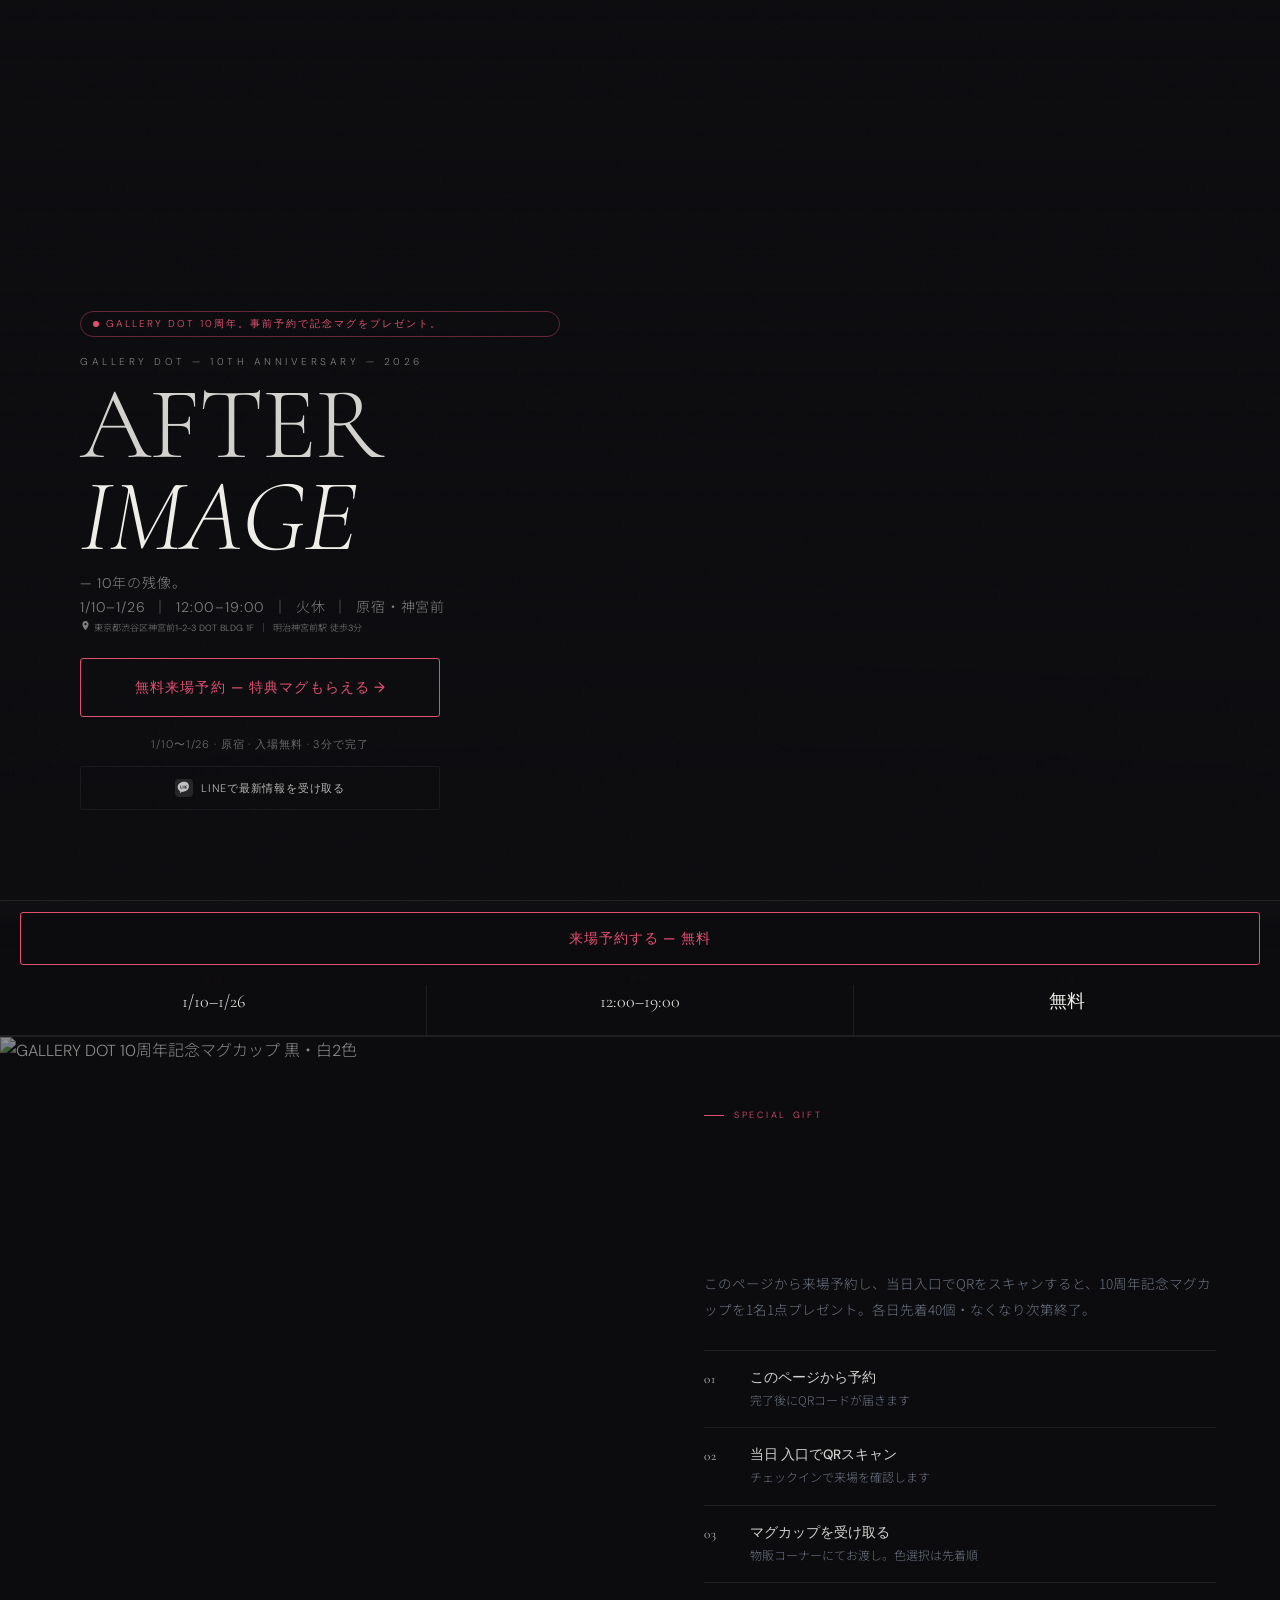
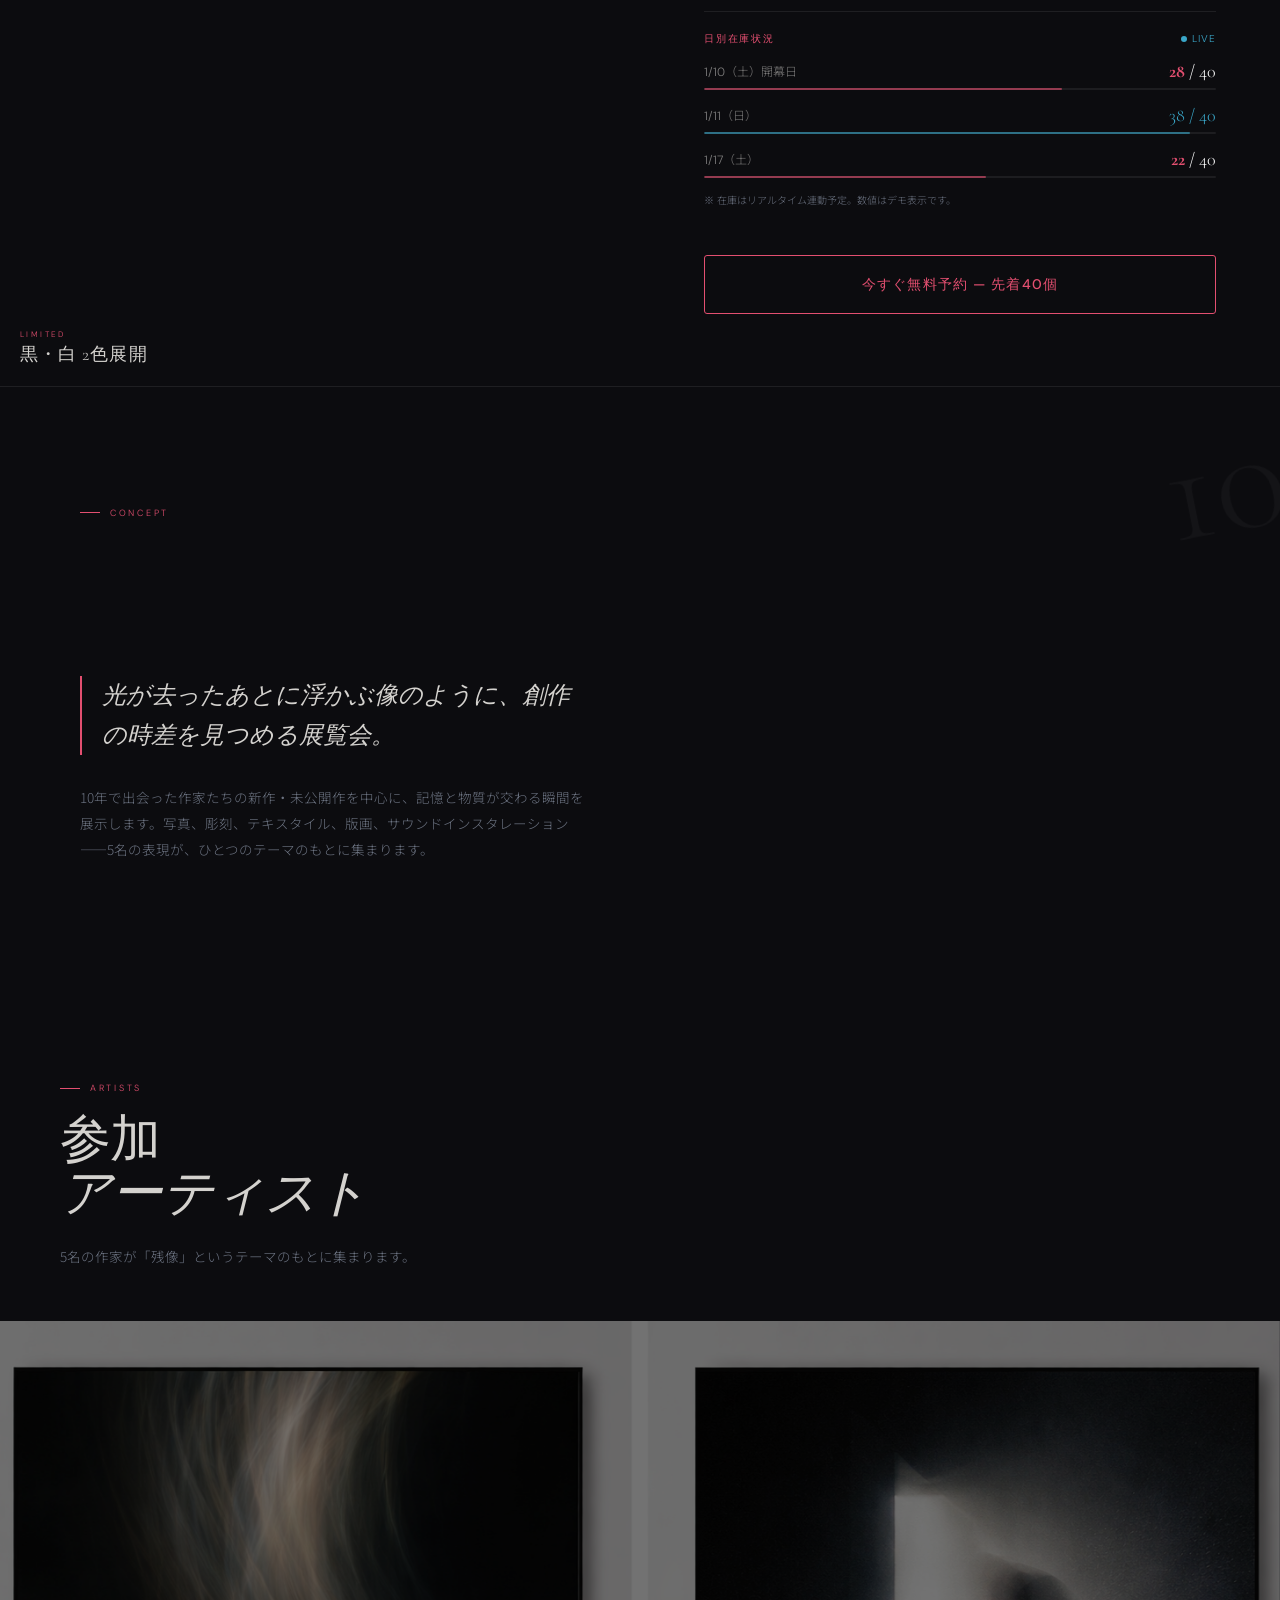
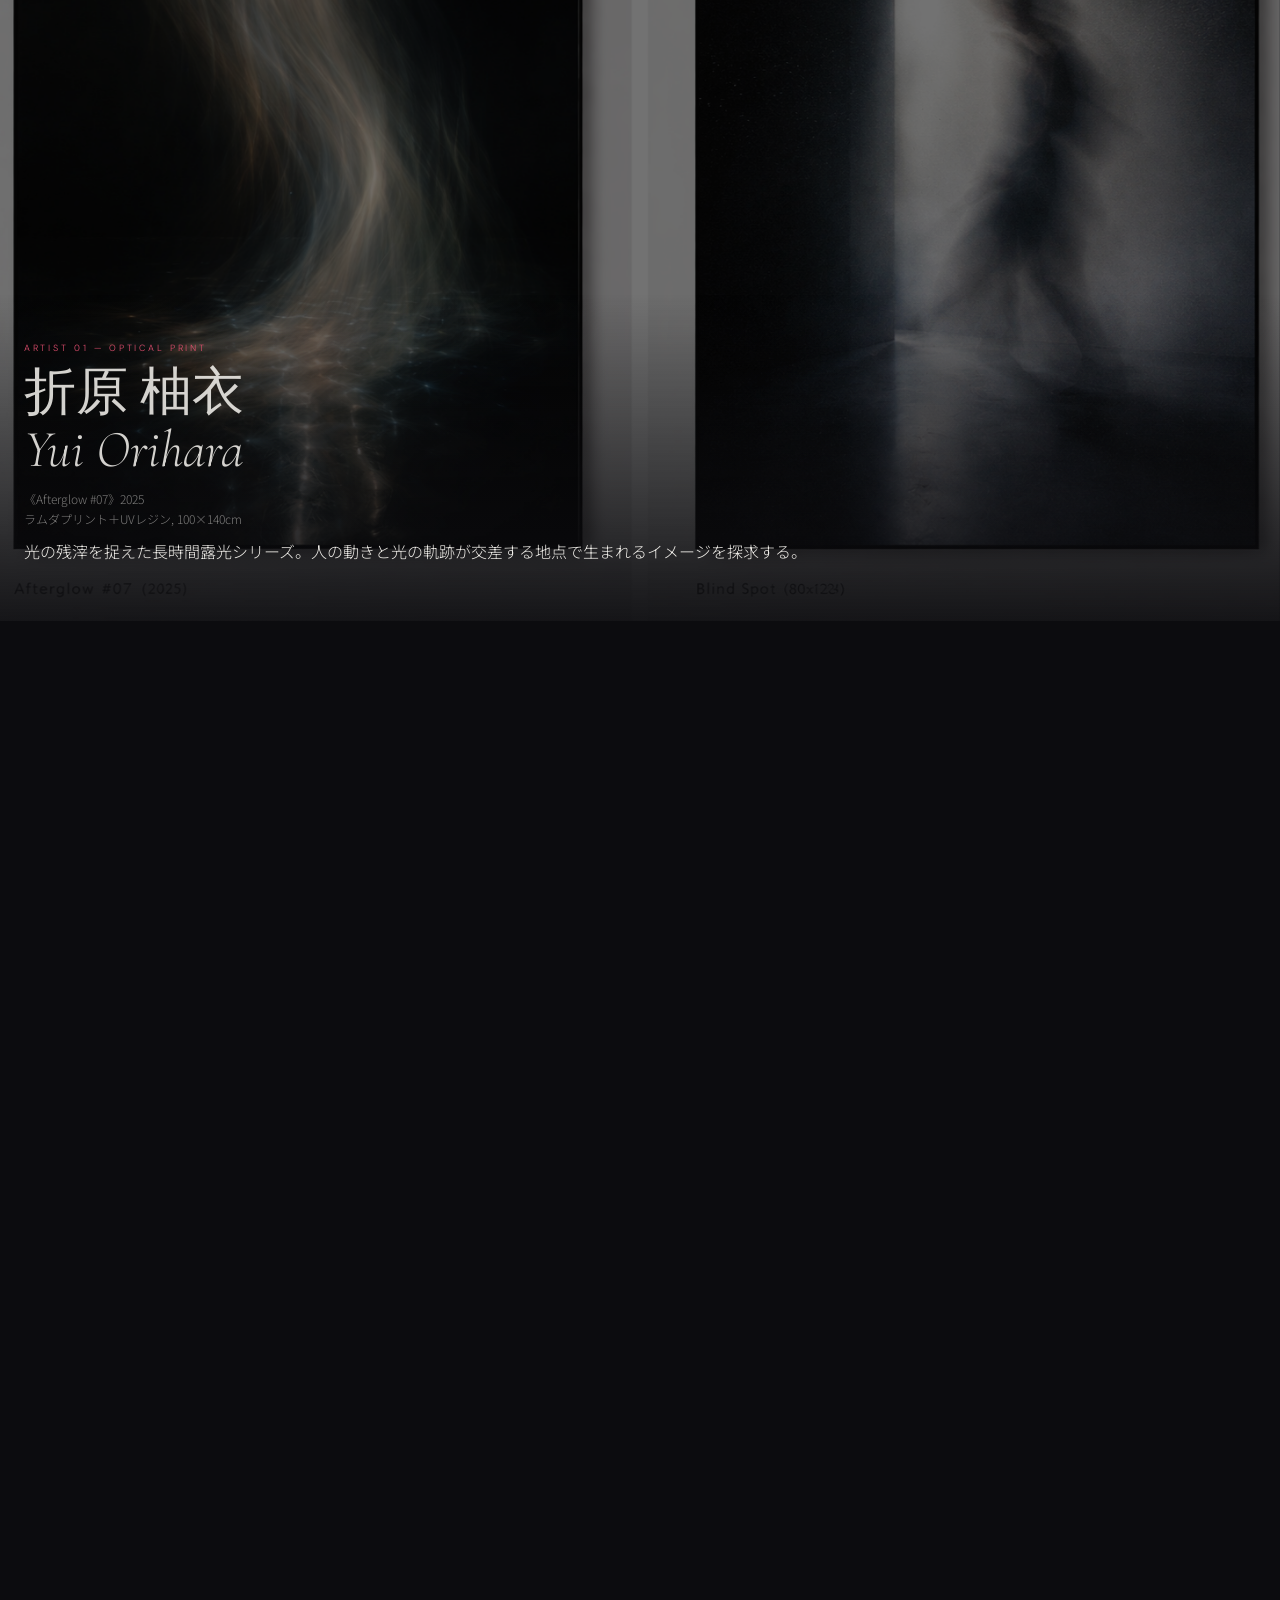
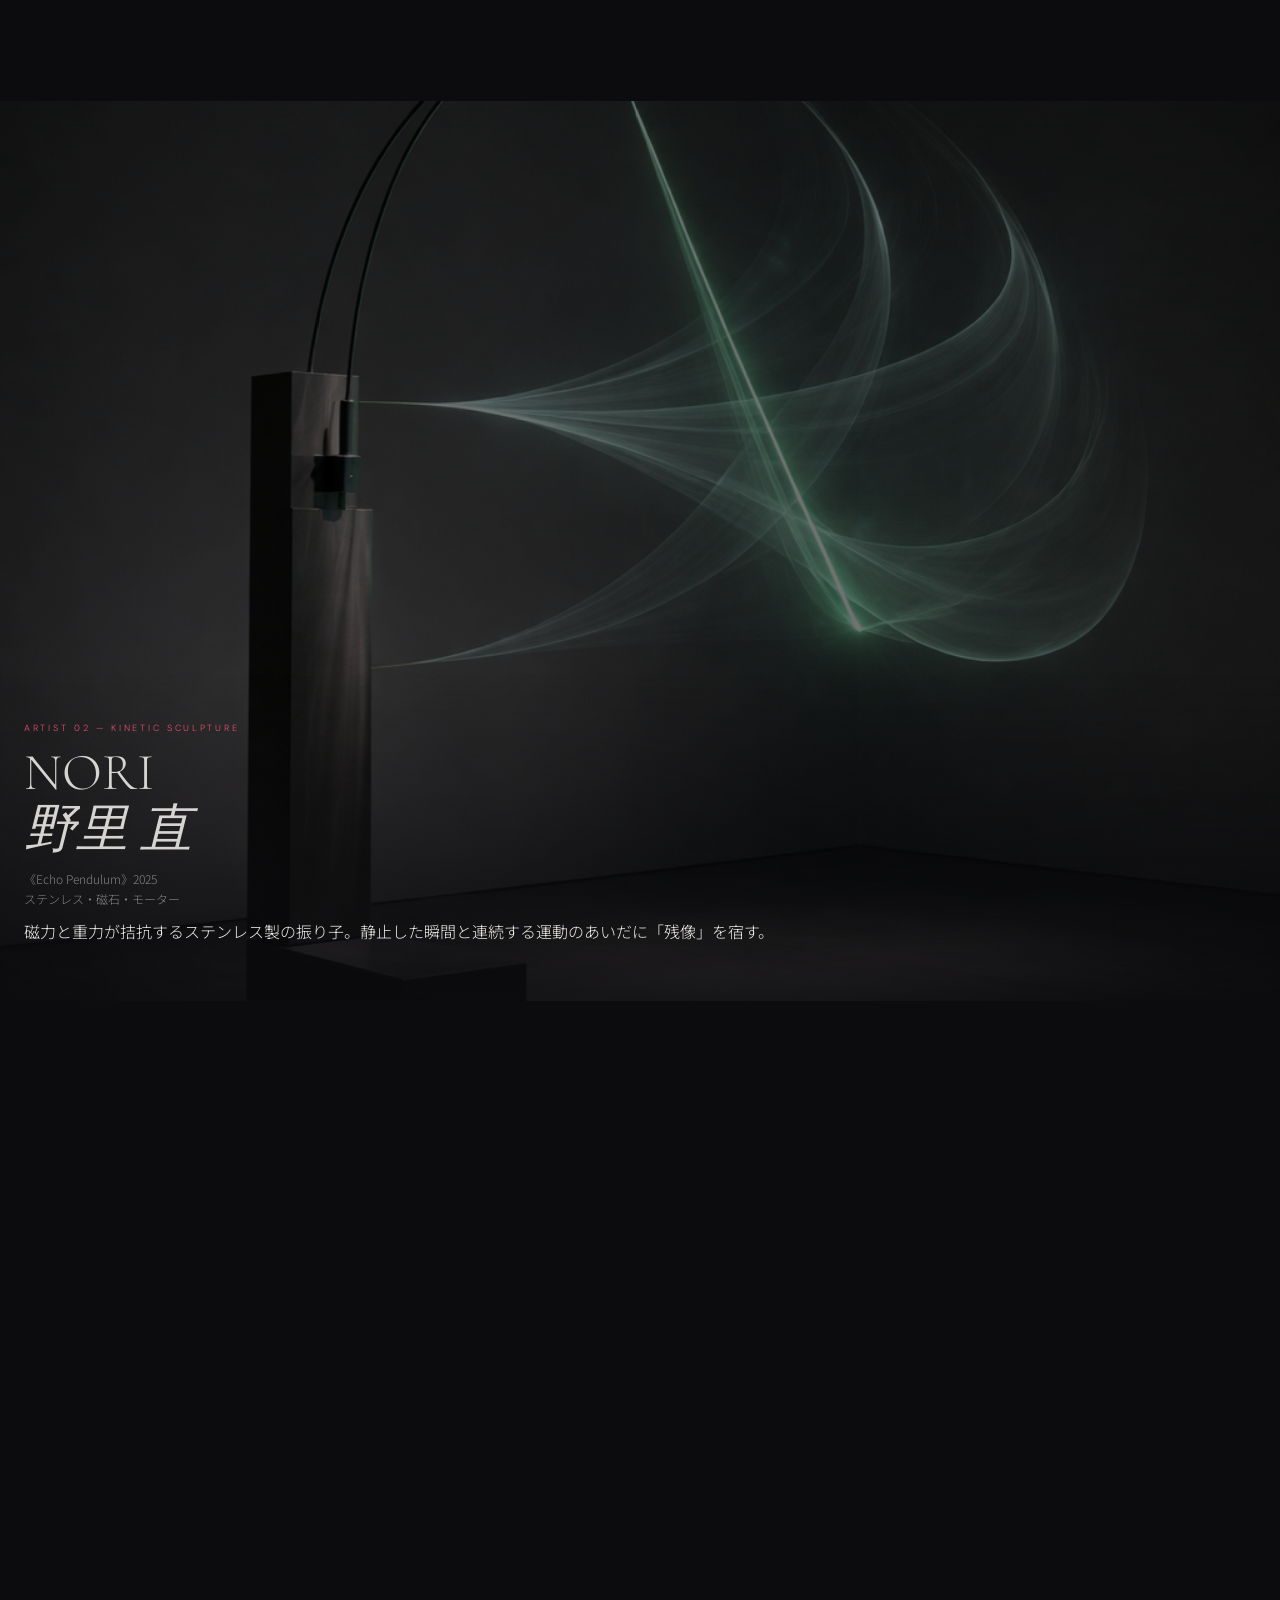
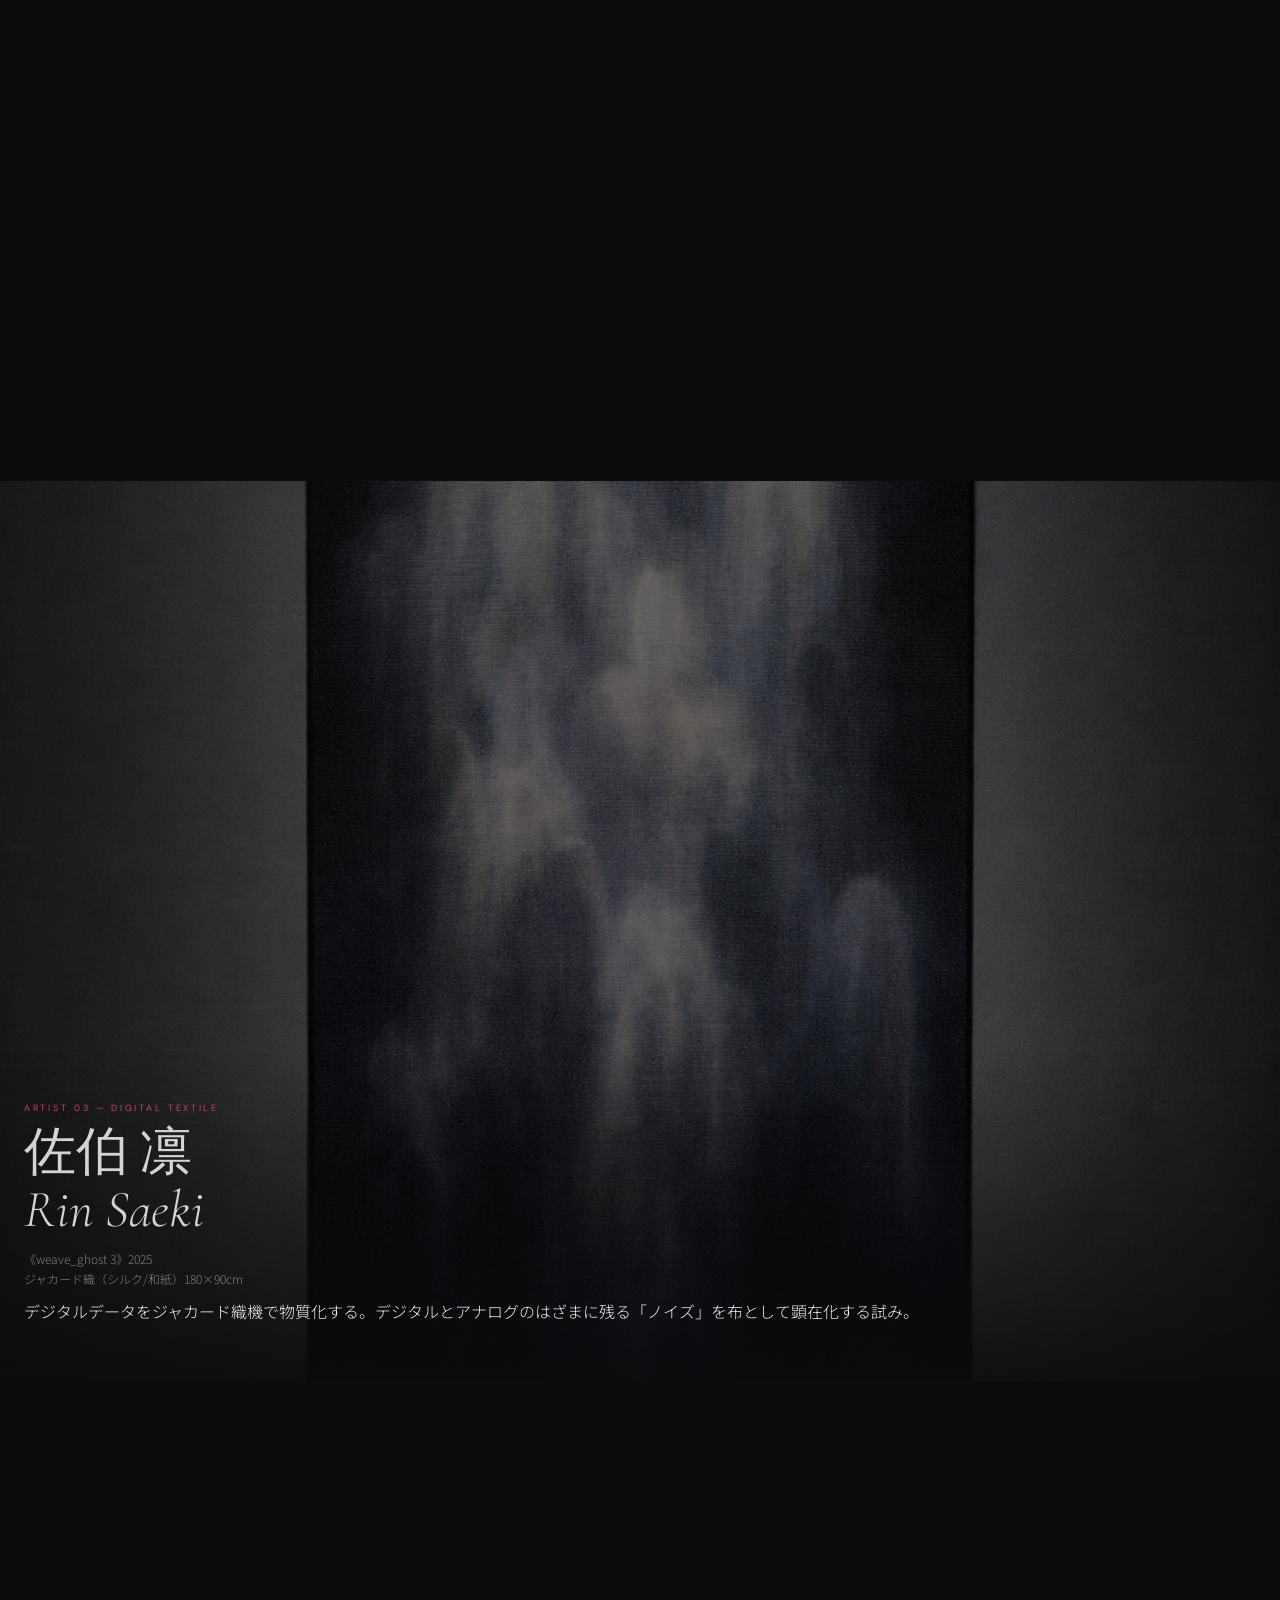
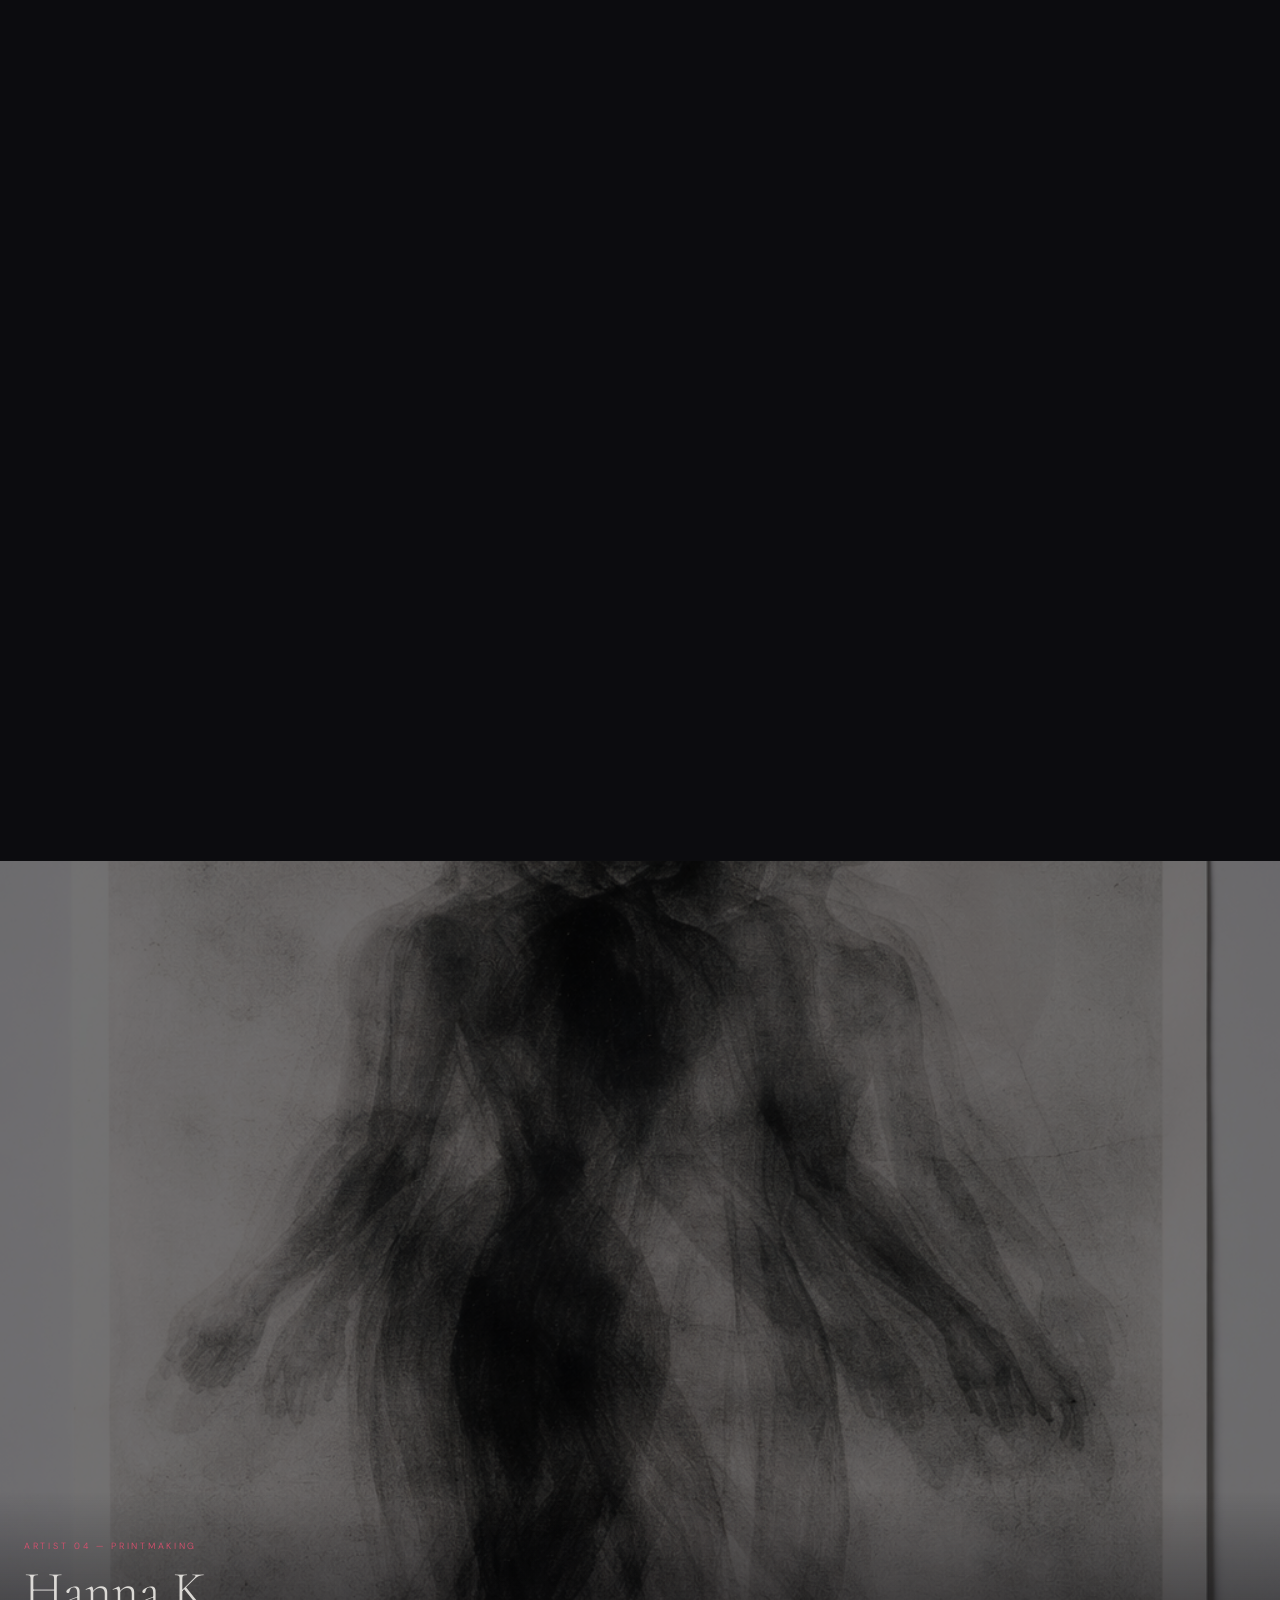
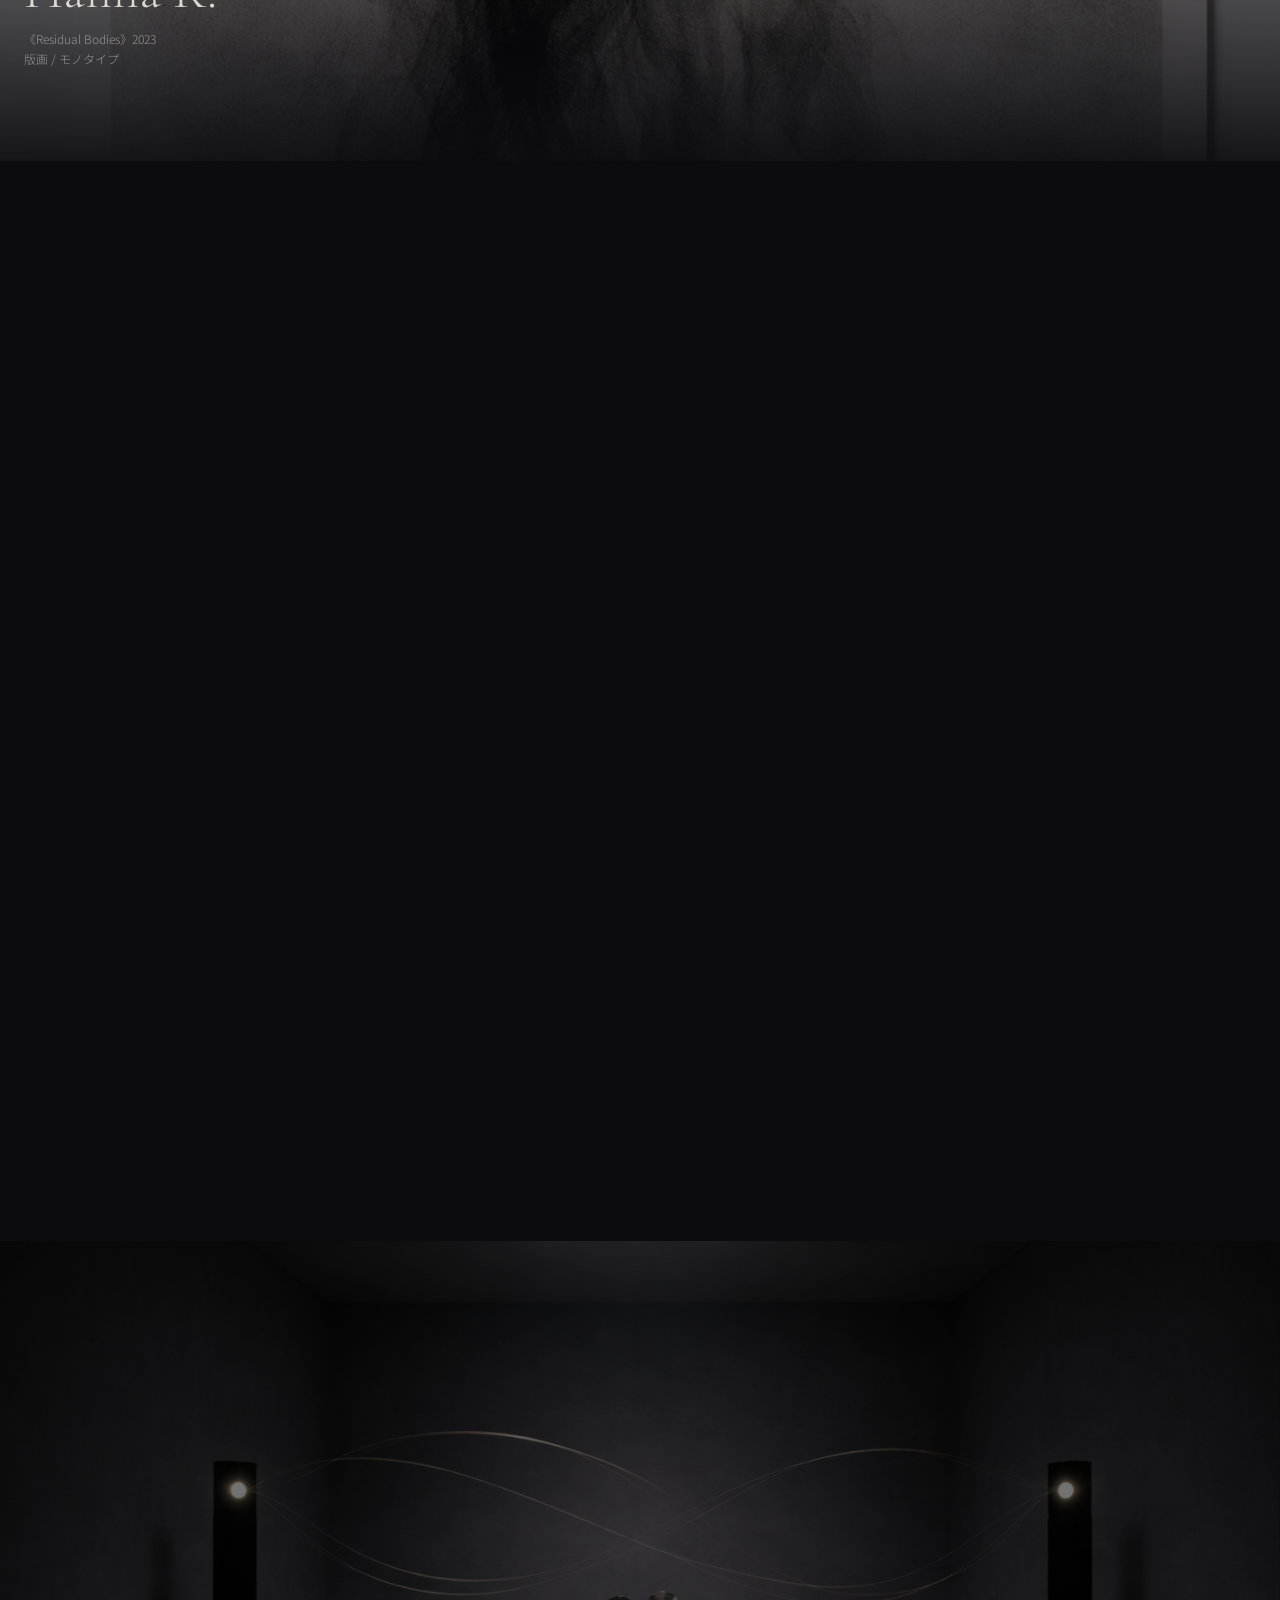
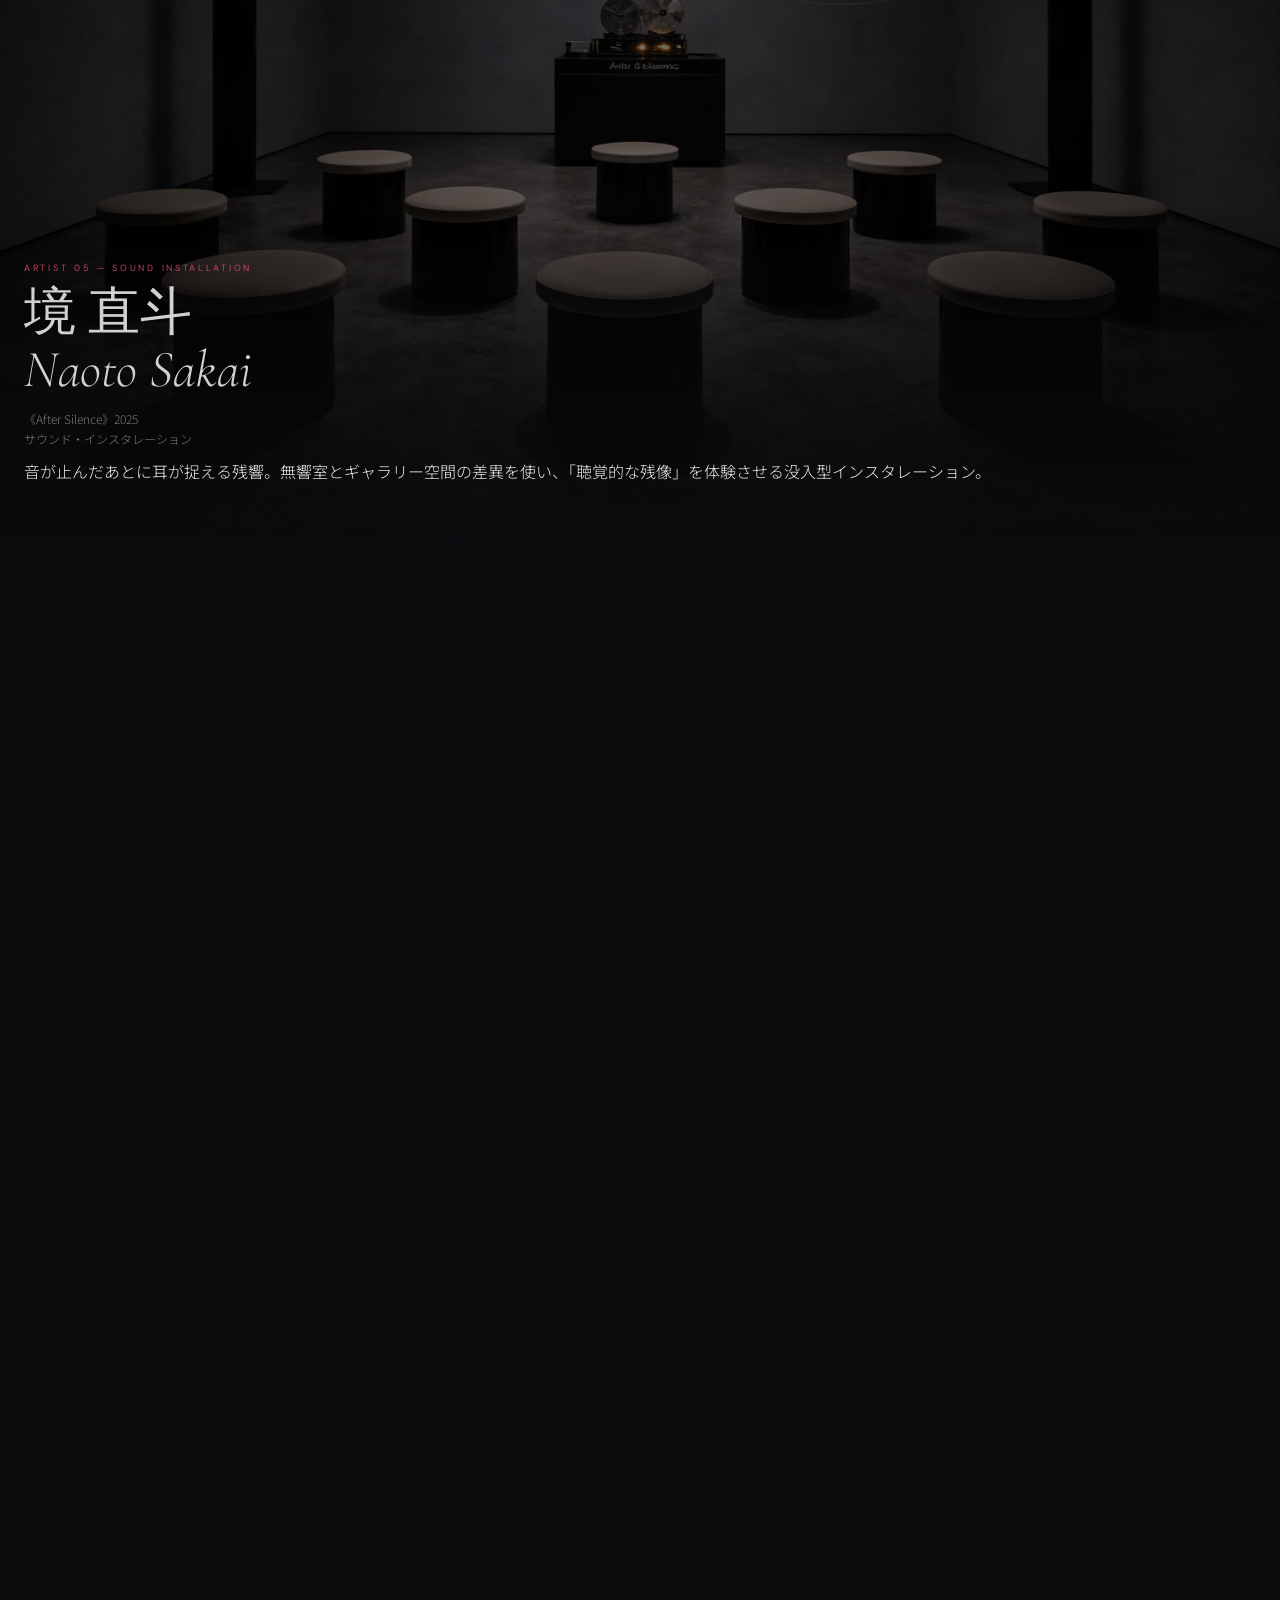
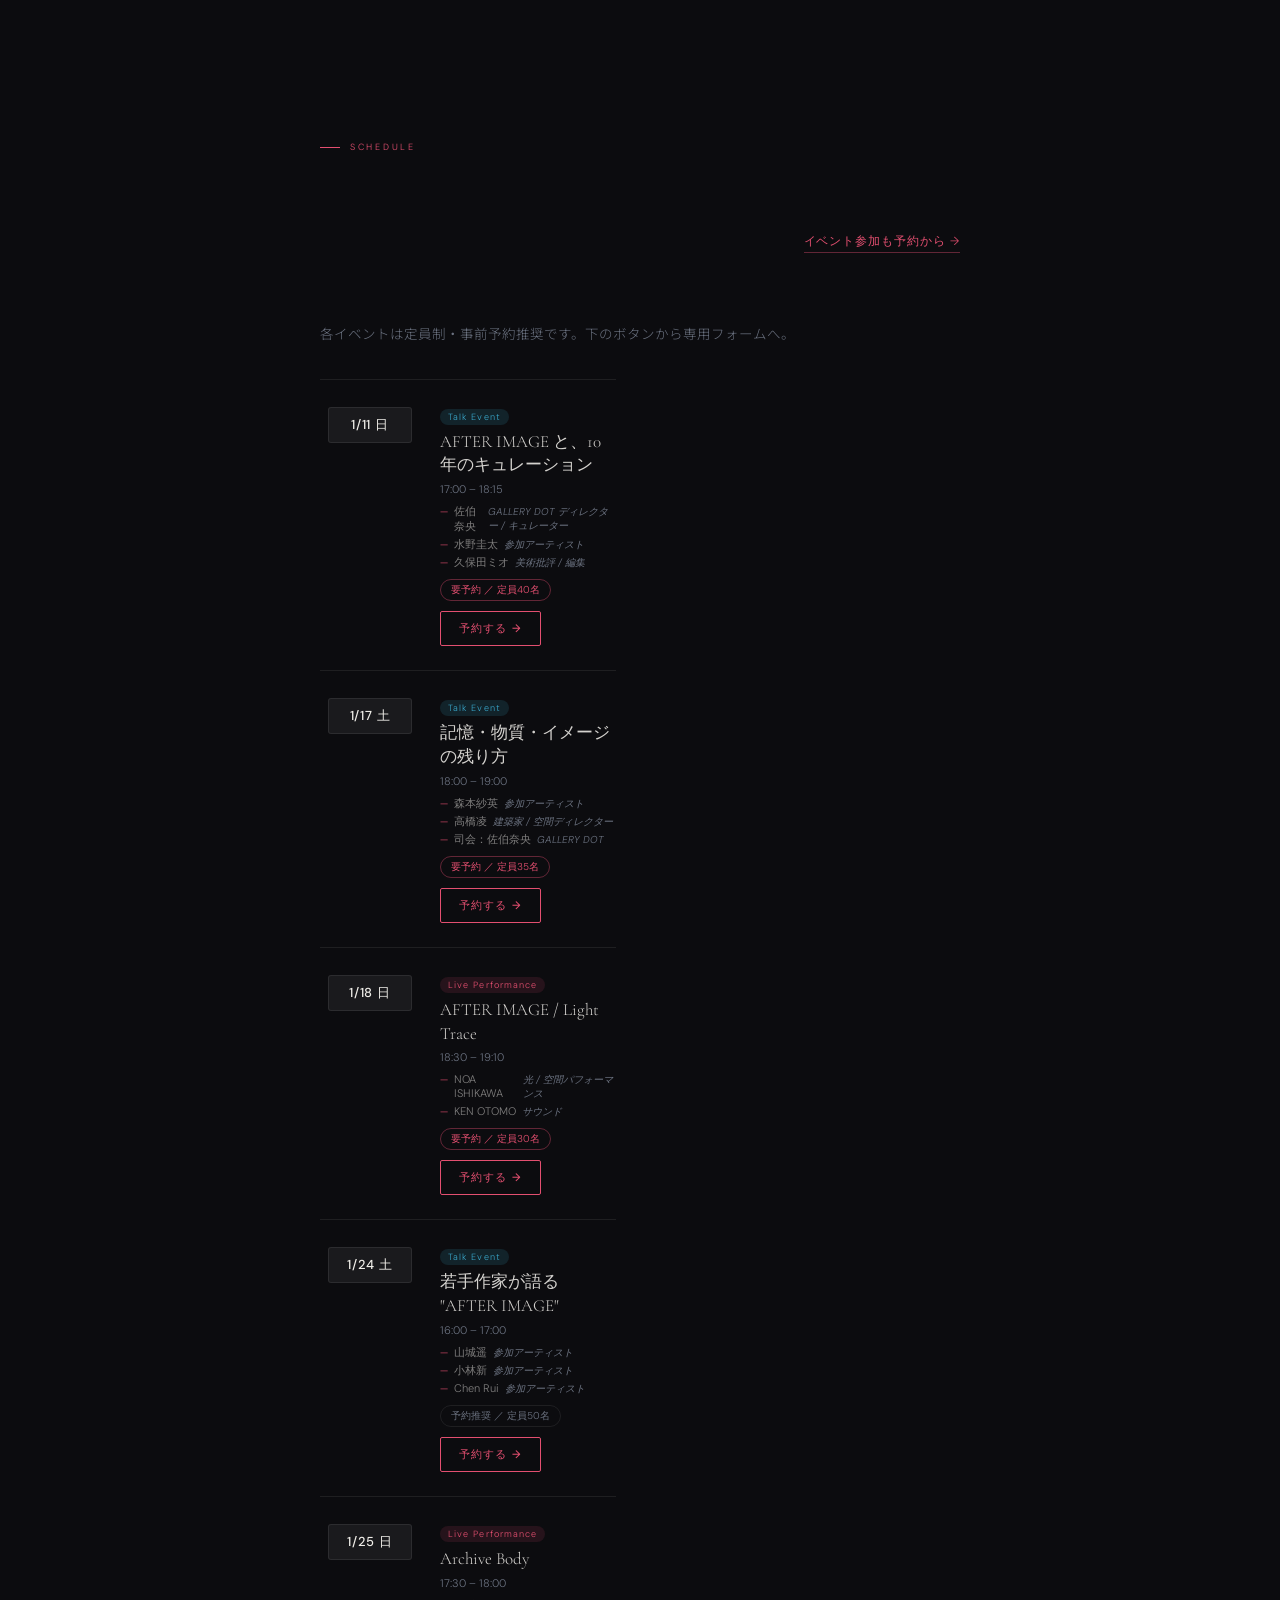
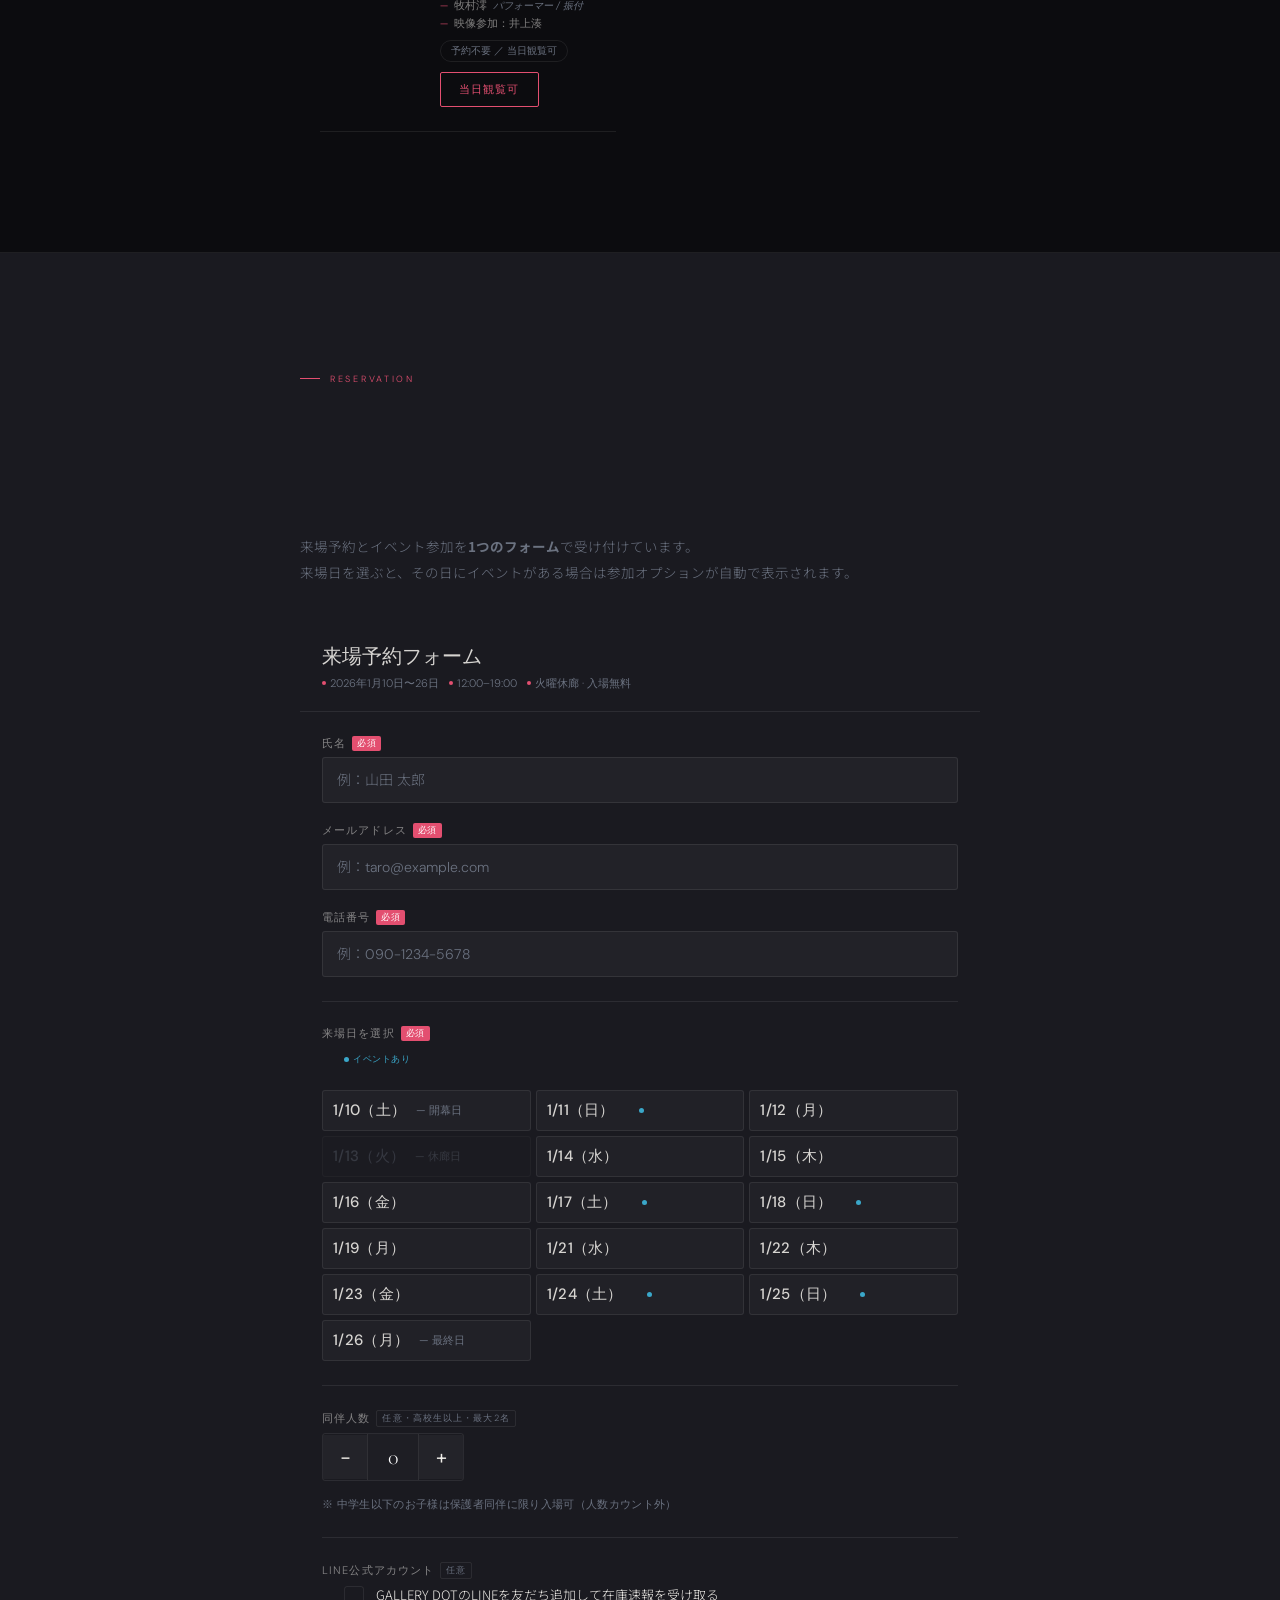
==== commit a71e76b7: "fix: reservation.js正しいバージョンに更新" ====
--- a/index.html
+++ b/index.html
@@ -53,7 +53,13 @@
 
 <!-- ════════ HERO ════════ -->
 <section class="hero" id="top">
-  <div class="hero-bg" role="img" aria-label="折原 柚衣《Afterglow #07》"></div>
+  <div class="hero-bg" role="img" aria-label="AFTER IMAGE — 出展作家の作品">
+    <div class="hero-slide" style="background-image:url('images/Orihara.png')"></div>
+    <div class="hero-slide" style="background-image:url('images/NORI.png')"></div>
+    <div class="hero-slide" style="background-image:url('images/saeki.png')"></div>
+    <div class="hero-slide" style="background-image:url('images/Hanna.png')"></div>
+    <div class="hero-slide" style="background-image:url('images/Sakai_Naoto.png')"></div>
+  </div>
   <div class="hero-vignette" aria-hidden="true"></div>
   <div class="hero-content">
     <div class="hero-badge">
@@ -61,43 +67,22 @@
       <span class="live-txt">GALLERY DOT 10周年。事前予約で記念マグをプレゼント。</span>
     </div>
     <p class="hero-gallery-name">Gallery Dot — 10th Anniversary — 2026</p>
-    <!-- ジャンルバッジ -->
-    <div class="hero-genres">
-      <span class="hero-genre">📷 写真</span>
-      <span class="hero-genre">◎ 彫刻</span>
-      <span class="hero-genre">⌇ テキスタイル</span>
-      <span class="hero-genre">▦ 版画</span>
-      <span class="hero-genre">◉ サウンド</span>
-    </div>
     <h1 class="hero-ttl">AFTER<br><em>IMAGE</em></h1>
     <p class="hero-sub">
       — 10年の残像。<br>
       1/10–1/26&ensp;｜&ensp;12:00–19:00&ensp;｜&ensp;火休&ensp;｜&ensp;原宿・神宮前
     </p>
-    <div class="hero-btns sp-only">
+    <p class="hero-address">
+      <svg width="11" height="11" viewBox="0 0 16 16" fill="none" aria-hidden="true"><path d="M8 1.5C5.52 1.5 3.5 3.52 3.5 6c0 3.75 4.5 8.5 4.5 8.5S12.5 9.75 12.5 6c0-2.48-2.02-4.5-4.5-4.5zm0 6a1.5 1.5 0 110-3 1.5 1.5 0 010 3z" fill="currentColor"/></svg>
+      東京都渋谷区神宮前1-2-3 DOT BLDG 1F&ensp;｜&ensp;明治神宮前駅 徒歩3分
+    </p>
+    <div class="hero-btns">
       <button class="btn-a btn-magnetic" data-scroll-to=".res-section">無料来場予約 — 特典マグもらえる</button>
       <p class="hero-cta-note">1/10〜1/26 · 原宿 · 入場無料 · 3分で完了</p>
       <button class="btn-b" data-scroll-to=".res-section">
         <div class="line-icon" aria-hidden="true">
           <svg width="14" height="14" viewBox="0 0 40 40" fill="white" xmlns="http://www.w3.org/2000/svg"><path d="M20 2C10.06 2 2 8.72 2 17c0 4.9 2.78 9.28 7.13 12.18-.31 1.16-1.13 4.22-1.3 4.88-.2.82.3.81.63.59.26-.17 4.15-2.74 5.83-3.85.54.08 1.1.12 1.71.12 9.94 0 18-6.72 18-15S29.94 2 20 2zm-5.5 19.5h-4a1 1 0 01-1-1v-7a1 1 0 012 0v6h3a1 1 0 010 2zm3 0a1 1 0 01-1-1v-7a1 1 0 012 0v7a1 1 0 01-1 1zm9 0h-4a1 1 0 01-1-1v-7a1 1 0 012 0v2.5l2.3-3a1 1 0 011.7 1.06L25.6 16l1.9 2.94a1 1 0 01-1.7 1.06L24 17.5V20h2.5a1 1 0 010 2z"/></svg>
         </div>
-        LINEで最新情報を受け取る
-      </button>
-    </div>
-  </div>
-  <!-- PC: stat grid + CTA right column -->
-  <div class="hero-right-col">
-    <div class="hero-stat-grid">
-      <div class="hero-stat"><div class="hero-stat-lbl">会期</div><div class="hero-stat-val">1/10–1/26</div></div>
-      <div class="hero-stat"><div class="hero-stat-lbl">時間</div><div class="hero-stat-val">12:00–19:00</div></div>
-      <div class="hero-stat"><div class="hero-stat-lbl">入場</div><div class="hero-stat-val">無料</div></div>
-      <div class="hero-stat"><div class="hero-stat-lbl">会場</div><div class="hero-stat-val">原宿・神宮前</div></div>
-    </div>
-    <div class="hero-btns" style="opacity:0;animation:fadeRise 0.7s 1.0s var(--ease) forwards">
-      <button class="btn-a btn-magnetic" data-scroll-to=".res-section">無料来場予約 — 特典マグもらえる</button>
-      <p class="hero-cta-note">1/10〜1/26 · 原宿 · 入場無料 · 3分で完了</p>
-      <button class="btn-b" data-scroll-to=".res-section">
-        <div class="line-icon"><svg width="14" height="14" viewBox="0 0 40 40" fill="white"><path d="M20 2C10.06 2 2 8.72 2 17c0 4.9 2.78 9.28 7.13 12.18-.31 1.16-1.13 4.22-1.3 4.88-.2.82.3.81.63.59.26-.17 4.15-2.74 5.83-3.85.54.08 1.1.12 1.71.12 9.94 0 18-6.72 18-15S29.94 2 20 2zm-5.5 19.5h-4a1 1 0 01-1-1v-7a1 1 0 012 0v6h3a1 1 0 010 2zm3 0a1 1 0 01-1-1v-7a1 1 0 012 0v7a1 1 0 01-1 1zm9 0h-4a1 1 0 01-1-1v-7a1 1 0 012 0v2.5l2.3-3a1 1 0 011.7 1.06L25.6 16l1.9 2.94a1 1 0 01-1.7 1.06L24 17.5V20h2.5a1 1 0 010 2z"/></svg></div>
         LINEで最新情報を受け取る
       </button>
     </div>
@@ -126,43 +111,6 @@
   </div>
 </div>
 
-<!-- ARTIST STRIP + STATS -->
-<div class="hero-artists-bar">
-  <!-- アーティスト5名サムネイル -->
-  <div class="artist-thumbs">
-    <div class="artist-thumb">
-      <img src="images/Orihara.png" alt="折原 柚衣">
-      <span>折原 柚衣</span>
-    </div>
-    <div class="artist-thumb">
-      <img src="images/NORI.png" alt="NORI">
-      <span>NORI</span>
-    </div>
-    <div class="artist-thumb">
-      <img src="images/saeki.png" alt="佐伯 凛">
-      <span>佐伯 凛</span>
-    </div>
-    <div class="artist-thumb">
-      <img src="images/Hanna.png" alt="Hanna K.">
-      <span>Hanna K.</span>
-    </div>
-    <div class="artist-thumb">
-      <img src="images/Sakai_Naoto.png" alt="境 直斗">
-      <span>境 直斗</span>
-    </div>
-  </div>
-  <!-- 展示規模の数字 -->
-  <div class="exhibit-stats">
-    <div class="exhibit-stat"><span class="exhibit-stat-num">5</span><span class="exhibit-stat-lbl">Artists</span></div>
-    <div class="exhibit-stat-sep"></div>
-    <div class="exhibit-stat"><span class="exhibit-stat-num">5</span><span class="exhibit-stat-lbl">Events</span></div>
-    <div class="exhibit-stat-sep"></div>
-    <div class="exhibit-stat"><span class="exhibit-stat-num">17</span><span class="exhibit-stat-lbl">Days</span></div>
-    <div class="exhibit-stat-sep"></div>
-    <div class="exhibit-stat"><span class="exhibit-stat-num free">Free</span><span class="exhibit-stat-lbl">入場無料</span></div>
-  </div>
-</div>
-
 <!-- DATES -->
 <div class="dates">
   <div class="d-cell"><div class="d-lbl">会期</div><div class="d-val">1/10–1/26</div></div>
@@ -243,32 +191,6 @@
 
   </div>
 </section>
-
-<!-- STICKY 0 — 折原 柚衣 -->
-<div class="sticky-scene">
-  <div class="sticky-inner">
-    <img src="images/Orihara.png" alt="折原 柚衣《Afterglow #07》2025" class="sticky-img" loading="lazy">
-    <div class="sticky-content">
-      <div>
-        <div class="sticky-text-item"><div class="sticky-label">Artist 01 — Optical Print</div></div>
-        <div class="sticky-text-item"><div class="sticky-title">折原 柚衣<br><em>Yui Orihara</em></div></div>
-        <div class="sticky-text-item"><div class="sticky-sub">《Afterglow #07》2025<br>光学プリント</div></div>
-      </div>
-    </div>
-  </div>
-</div>
-
-<!-- STICKY 1 —  NORI -->
-<div class="sticky-scene">
-  <div class="sticky-inner">
-    <img src="images/NORI.png" alt="NORI《Echo Pendulum》2025" class="sticky-img" loading="lazy">
-    <div class="sticky-content">
-      <div class="sticky-text-item"><div class="sticky-label">Artist 02 — Kinetic Sculpture</div></div>
-      <div class="sticky-text-item"><div class="sticky-title">NORI<br><em>野里 直</em></div></div>
-      <div class="sticky-text-item"><div class="sticky-sub">《Echo Pendulum》2025<br>ステンレス・磁石・モーター</div></div>
-    </div>
-  </div>
-</div>
 
 <!-- ════════ CONCEPT ════════ -->
 <section class="concept" id="concept" aria-labelledby="concept-h">
@@ -290,7 +212,6 @@
 
 <!-- ════════ ARTISTS ════════ -->
 <section id="artists" aria-labelledby="artists-h">
-
   <div class="artists-intro container-pad stagger-parent">
     <div class="stagger-child">
       <div class="s-eyebrow">Artists</div>
@@ -298,88 +219,35 @@
     </div>
     <p class="s-body stagger-child">5名の作家が「残像」というテーマのもとに集まります。</p>
   </div>
-
-  <!-- Artist 01 — 折原 柚衣 -->
-  <div class="artist-feature reveal-scale">
-    <div class="af-img-wrap">
-      <img src="images/Orihara.png" alt="折原 柚衣《Afterglow #07》2025" class="af-img" loading="lazy">
-      <span class="af-num">01</span>
-    </div>
-    <div class="af-info">
-      <div class="af-type">光学プリント — Optical Print</div>
-      <h3 class="af-name">折原 柚衣</h3>
-      <p class="af-work">
-        《Afterglow #07》, 2025, ラムダプリント＋UVレジン, 100×140cm<br>
-        <span class="af-work-sub">《Blind Spot》, 2024, ピグメントプリント, 80×120cm（個人蔵・東京）</span>
-      </p>
-      <p class="af-desc">光の残滓を捉えた長時間露光シリーズ。人の動きと光の軌跡が交差する地点で生まれるイメージを探求する。</p>
-      <p class="af-credit">© Yui Orihara / Courtesy of GALLERY DOT</p>
-      <span class="af-badge">📷 撮影可</span>
-    </div>
-  </div>
-
-  <!-- Artist 02 — 野里 直（NORI） -->
-  <div class="artist-feature artist-feature--rev reveal-scale">
-    <div class="af-img-wrap">
-      <img src="images/NORI.png" alt="NORI（野里 直）《Echo Pendulum》2025" class="af-img" loading="lazy">
-      <span class="af-num">02</span>
-    </div>
-    <div class="af-info">
-      <div class="af-type">キネティック彫刻 — Kinetic Sculpture</div>
-      <h3 class="af-name">NORI<em>（野里 直）</em></h3>
-      <p class="af-work">《Echo Pendulum》2025</p>
-      <p class="af-desc">磁力と重力が拮抗するステンレス製の振り子。静止した瞬間と連続する運動のあいだに「残像」を宿す。</p>
-      <span class="af-badge">📷 撮影可</span>
-    </div>
-  </div>
-
-  <!-- Artist 03 — 佐伯 凛 -->
-  <div class="artist-feature reveal-scale">
-    <div class="af-img-wrap">
-      <img src="images/saeki.png" alt="佐伯 凛《weave_ghost 3》2025" class="af-img" loading="lazy">
-      <span class="af-num">03</span>
-    </div>
-    <div class="af-info">
-      <div class="af-type">デジタル織物 — Digital Textile</div>
-      <h3 class="af-name">佐伯 凛</h3>
-      <p class="af-work">《weave_ghost 3》2025<br><small>ジャカード織（シルク / 和紙）180 × 90cm</small></p>
-      <p class="af-desc">デジタルデータをジャカード織機で物質化する。デジタルとアナログのはざまに残る「ノイズ」を布として顕在化する試み。</p>
-      <span class="af-badge">📷 撮影可</span>
-    </div>
-  </div>
-
-  <!-- Artist 04 — Hanna K. -->
-  <div class="artist-feature artist-feature--rev reveal-scale">
-    <div class="af-img-wrap">
-      <img src="images/Hanna.png" alt="Hanna K.《Residual Bodies》2023" class="af-img" loading="lazy">
-      <span class="af-num">04</span>
-    </div>
-    <div class="af-info">
-      <div class="af-type">版画 / モノタイプ — Printmaking</div>
-      <h3 class="af-name">Hanna K.</h3>
-      <p class="af-work">《Residual Bodies》2023</p>
-      <p class="af-desc">一度きりの刷りに刻まれる身体の痕跡。圧力と顔料が残すかたちの不可逆性を通じて、記憶の物質性を問う。</p>
-      <span class="af-badge">📷 撮影可</span>
-    </div>
-  </div>
-
-  <!-- Artist 05 — 境 直斗 -->
-  <div class="artist-feature reveal-scale">
-    <div class="af-img-wrap">
-      <img src="images/Sakai_Naoto.png" alt="境 直斗《After Silence》2025" class="af-img" loading="lazy">
-      <span class="af-num">05</span>
-    </div>
-    <div class="af-info">
-      <div class="af-type">サウンド・インスタレーション — Sound Installation</div>
-      <h3 class="af-name">境 直斗</h3>
-      <p class="af-work">《After Silence》2025</p>
-      <p class="af-desc">音が止んだあとに耳が捉える残響。無響室とギャラリー空間の差異を使い、「聴覚的な残像」を体験させる没入型インスタレーション。</p>
-    </div>
-  </div>
-
-</section>
-
-<!-- STICKY 2 -->
+</section>
+
+<!-- STICKY 01 — 折原 柚衣 -->
+<div class="sticky-scene">
+  <div class="sticky-inner">
+    <img src="images/Orihara.png" alt="折原 柚衣《Afterglow #07》2025" class="sticky-img" loading="lazy">
+    <div class="sticky-content">
+      <div class="sticky-text-item"><div class="sticky-label">Artist 01 — Optical Print</div></div>
+      <div class="sticky-text-item"><div class="sticky-title">折原 柚衣<br><em>Yui Orihara</em></div></div>
+      <div class="sticky-text-item"><div class="sticky-sub">《Afterglow #07》2025<br>ラムダプリント＋UVレジン, 100×140cm</div></div>
+      <div class="sticky-text-item"><div class="sticky-desc">光の残滓を捉えた長時間露光シリーズ。人の動きと光の軌跡が交差する地点で生まれるイメージを探求する。</div></div>
+    </div>
+  </div>
+</div>
+
+<!-- STICKY 02 — NORI -->
+<div class="sticky-scene">
+  <div class="sticky-inner">
+    <img src="images/NORI.png" alt="NORI《Echo Pendulum》2025" class="sticky-img" loading="lazy">
+    <div class="sticky-content">
+      <div class="sticky-text-item"><div class="sticky-label">Artist 02 — Kinetic Sculpture</div></div>
+      <div class="sticky-text-item"><div class="sticky-title">NORI<br><em>野里 直</em></div></div>
+      <div class="sticky-text-item"><div class="sticky-sub">《Echo Pendulum》2025<br>ステンレス・磁石・モーター</div></div>
+      <div class="sticky-text-item"><div class="sticky-desc">磁力と重力が拮抗するステンレス製の振り子。静止した瞬間と連続する運動のあいだに「残像」を宿す。</div></div>
+    </div>
+  </div>
+</div>
+
+<!-- STICKY 03 — 佐伯 凛 -->
 <div class="sticky-scene">
   <div class="sticky-inner">
     <img src="images/saeki.png" alt="佐伯 凛《weave_ghost 3》2025" class="sticky-img" loading="lazy">
@@ -387,11 +255,38 @@
       <div class="sticky-text-item"><div class="sticky-label">Artist 03 — Digital Textile</div></div>
       <div class="sticky-text-item"><div class="sticky-title">佐伯 凛<br><em>Rin Saeki</em></div></div>
       <div class="sticky-text-item"><div class="sticky-sub">《weave_ghost 3》2025<br>ジャカード織（シルク/和紙）180×90cm</div></div>
+      <div class="sticky-text-item"><div class="sticky-desc">デジタルデータをジャカード織機で物質化する。デジタルとアナログのはざまに残る「ノイズ」を布として顕在化する試み。</div></div>
     </div>
   </div>
 </div>
 
-<!-- ════════ SCHEDULE + EVENT RESERVE ════════ -->
+<!-- STICKY 04 — Hanna K. -->
+<div class="sticky-scene">
+  <div class="sticky-inner">
+    <img src="images/Hanna.png" alt="Hanna K.《Residual Bodies》2023" class="sticky-img" loading="lazy">
+    <div class="sticky-content">
+      <div class="sticky-text-item"><div class="sticky-label">Artist 04 — Printmaking</div></div>
+      <div class="sticky-text-item"><div class="sticky-title">Hanna K.</div></div>
+      <div class="sticky-text-item"><div class="sticky-sub">《Residual Bodies》2023<br>版画 / モノタイプ</div></div>
+      <div class="sticky-text-item"><div class="sticky-desc">一度きりの刷りに刻まれる身体の痕跡。圧力と顔料が残すかたちの不可逆性を通じて、記憶の物質性を問う。</div></div>
+    </div>
+  </div>
+</div>
+
+<!-- STICKY 05 — 境 直斗 -->
+<div class="sticky-scene">
+  <div class="sticky-inner">
+    <img src="images/Sakai_Naoto.png" alt="境 直斗《After Silence》2025" class="sticky-img" loading="lazy">
+    <div class="sticky-content">
+      <div class="sticky-text-item"><div class="sticky-label">Artist 05 — Sound Installation</div></div>
+      <div class="sticky-text-item"><div class="sticky-title">境 直斗<br><em>Naoto Sakai</em></div></div>
+      <div class="sticky-text-item"><div class="sticky-sub">《After Silence》2025<br>サウンド・インスタレーション</div></div>
+      <div class="sticky-text-item"><div class="sticky-desc">音が止んだあとに耳が捉える残響。無響室とギャラリー空間の差異を使い、「聴覚的な残像」を体験させる没入型インスタレーション。</div></div>
+    </div>
+  </div>
+</div>
+
+<!-- ════════ SCHEDULE<!-- ════════ SCHEDULE + EVENT RESERVE ════════ -->
 <section class="sched" id="schedule" aria-labelledby="sched-h">
   <div class="sched-header-row">
   <div>
@@ -542,6 +437,9 @@
         <!-- 来場日 -->
         <div class="gd-field">
           <div class="gd-label">来場日を選択 <span class="gd-required">必須</span></div>
+          <div class="gd-cal-legend">
+            <span class="gd-legend-item"><span class="gd-legend-dot aq"></span>イベントあり</span>
+          </div>
         </div>
         <div class="gd-date-grid" id="u-date-grid"></div>
 
@@ -647,7 +545,7 @@
 
     <div class="access-info" aria-labelledby="access-h">
       <div class="s-eyebrow reveal-left">Access</div>
-      <h2 class="s-ttl reveal-clip d-01" id="access-h">来場<br><em>方法</em></h2>
+      <h2 class="s-ttl reveal-clip d-01" id="access-h">Access</h2>
       <div class="ac-grid stagger-parent">
         <div class="ac-row stagger-child">
           <div class="ac-ic" aria-hidden="true"><svg width="14" height="14" viewBox="0 0 16 16" fill="none"><path d="M8 1.5C5.52 1.5 3.5 3.52 3.5 6c0 3.75 4.5 8.5 4.5 8.5S12.5 9.75 12.5 6c0-2.48-2.02-4.5-4.5-4.5zm0 6a1.5 1.5 0 110-3 1.5 1.5 0 010 3z" fill="currentColor"/></svg></div>
@@ -731,7 +629,6 @@
 <section class="fcta" aria-labelledby="cta-h">
   <div class="fcta-glow" aria-hidden="true"></div>
   <div class="fcta-eye reveal">無料入場 · 事前予約で特典マグプレゼント</div>
-  <h2 class="fcta-ttl reveal-clip d-01" id="cta-h">来場予約は<br><em>無料・3分。</em></h2>
   <p class="fcta-sub reveal d-02">各日先着40個のマグカップ、なくなり次第終了。<br>このページからの予約者限定です。</p>
   <div class="fcta-btns reveal d-03">
     <button class="btn-a btn-magnetic" data-scroll-to=".res-section">今すぐ来場予約する — 無料</button>
